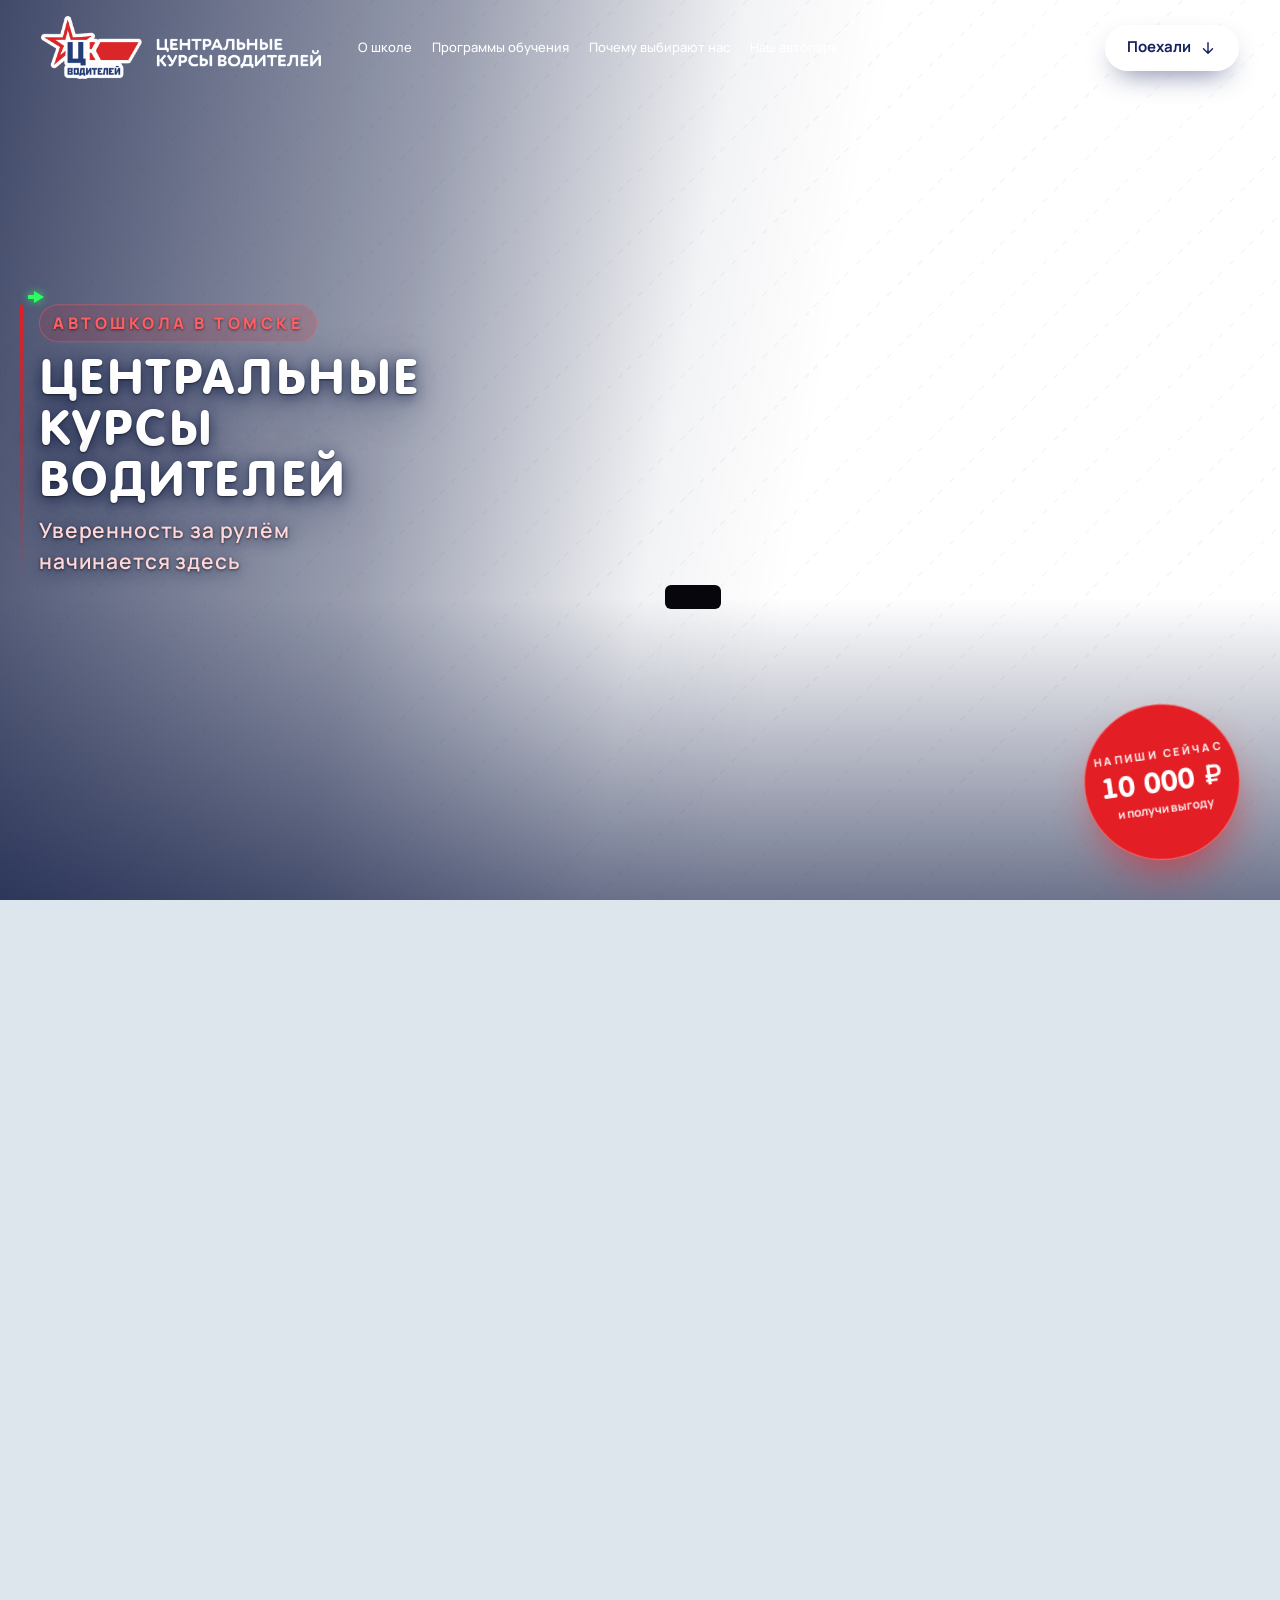
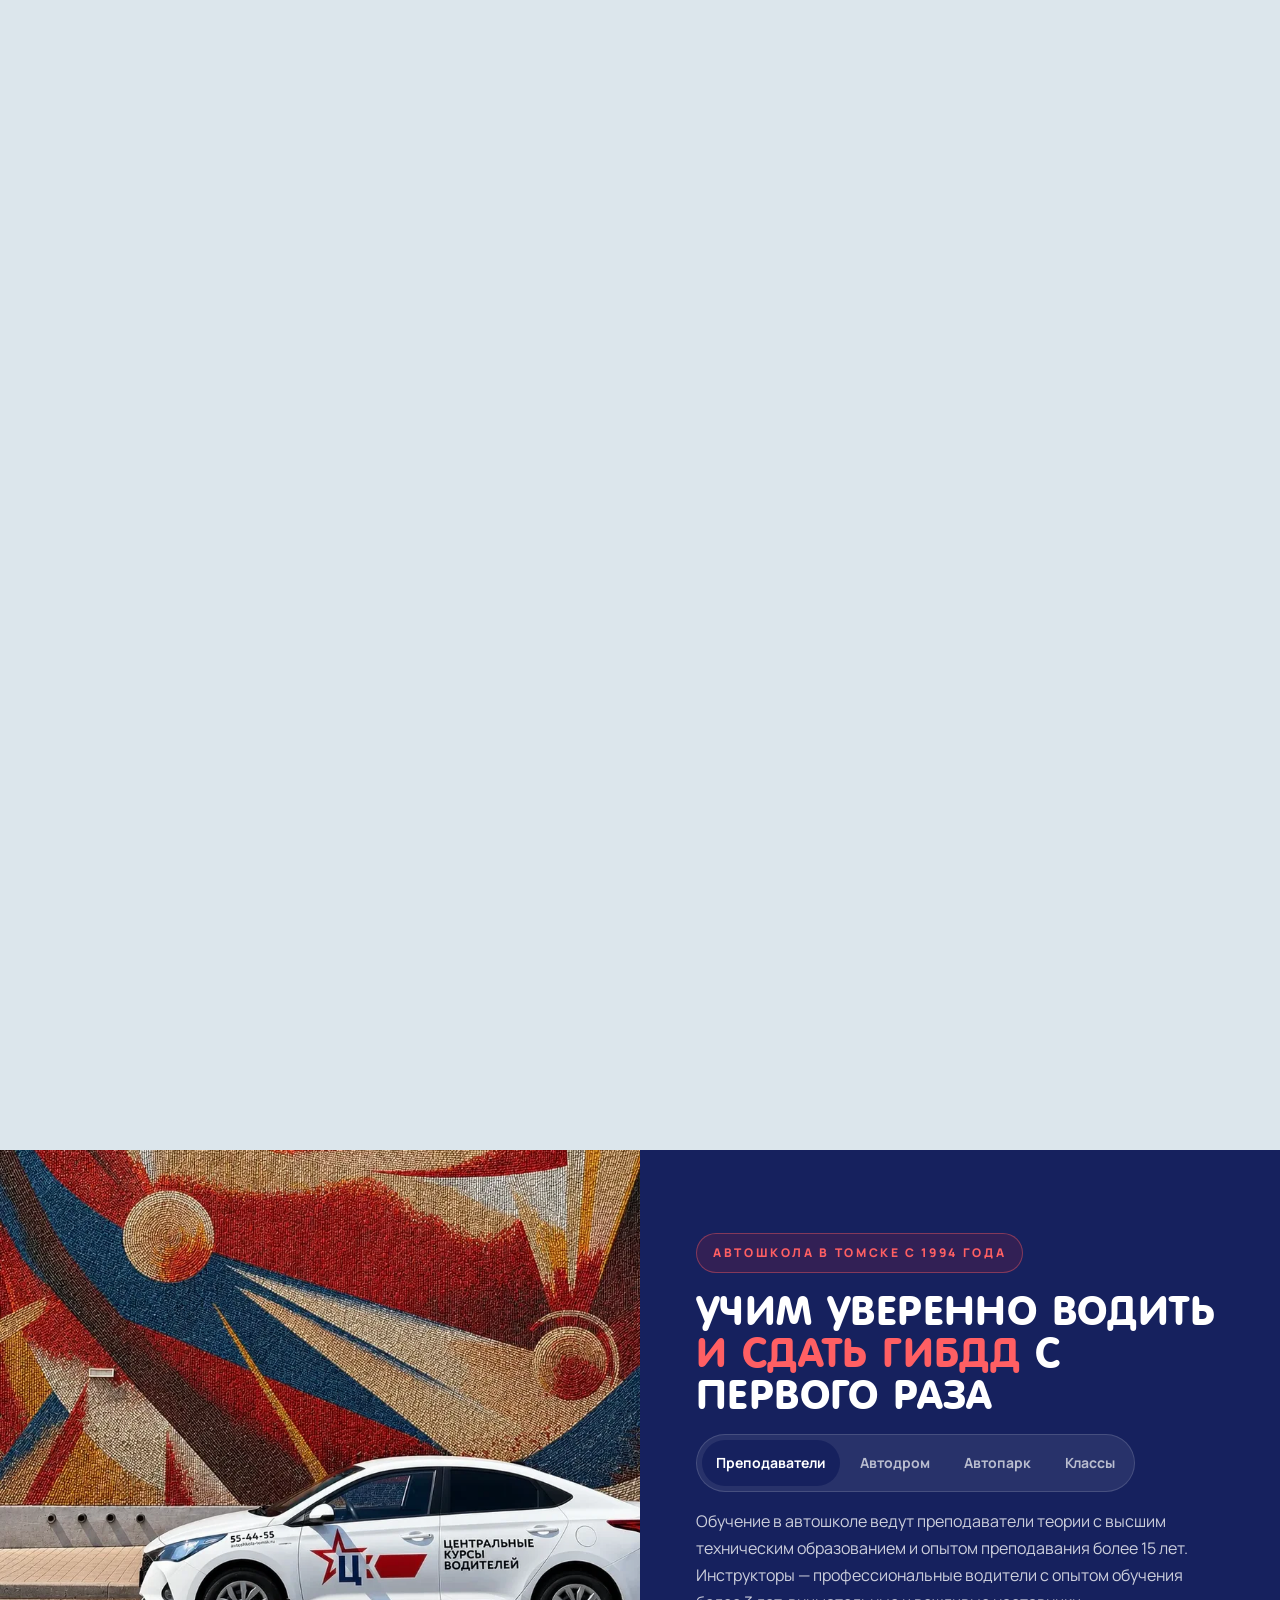
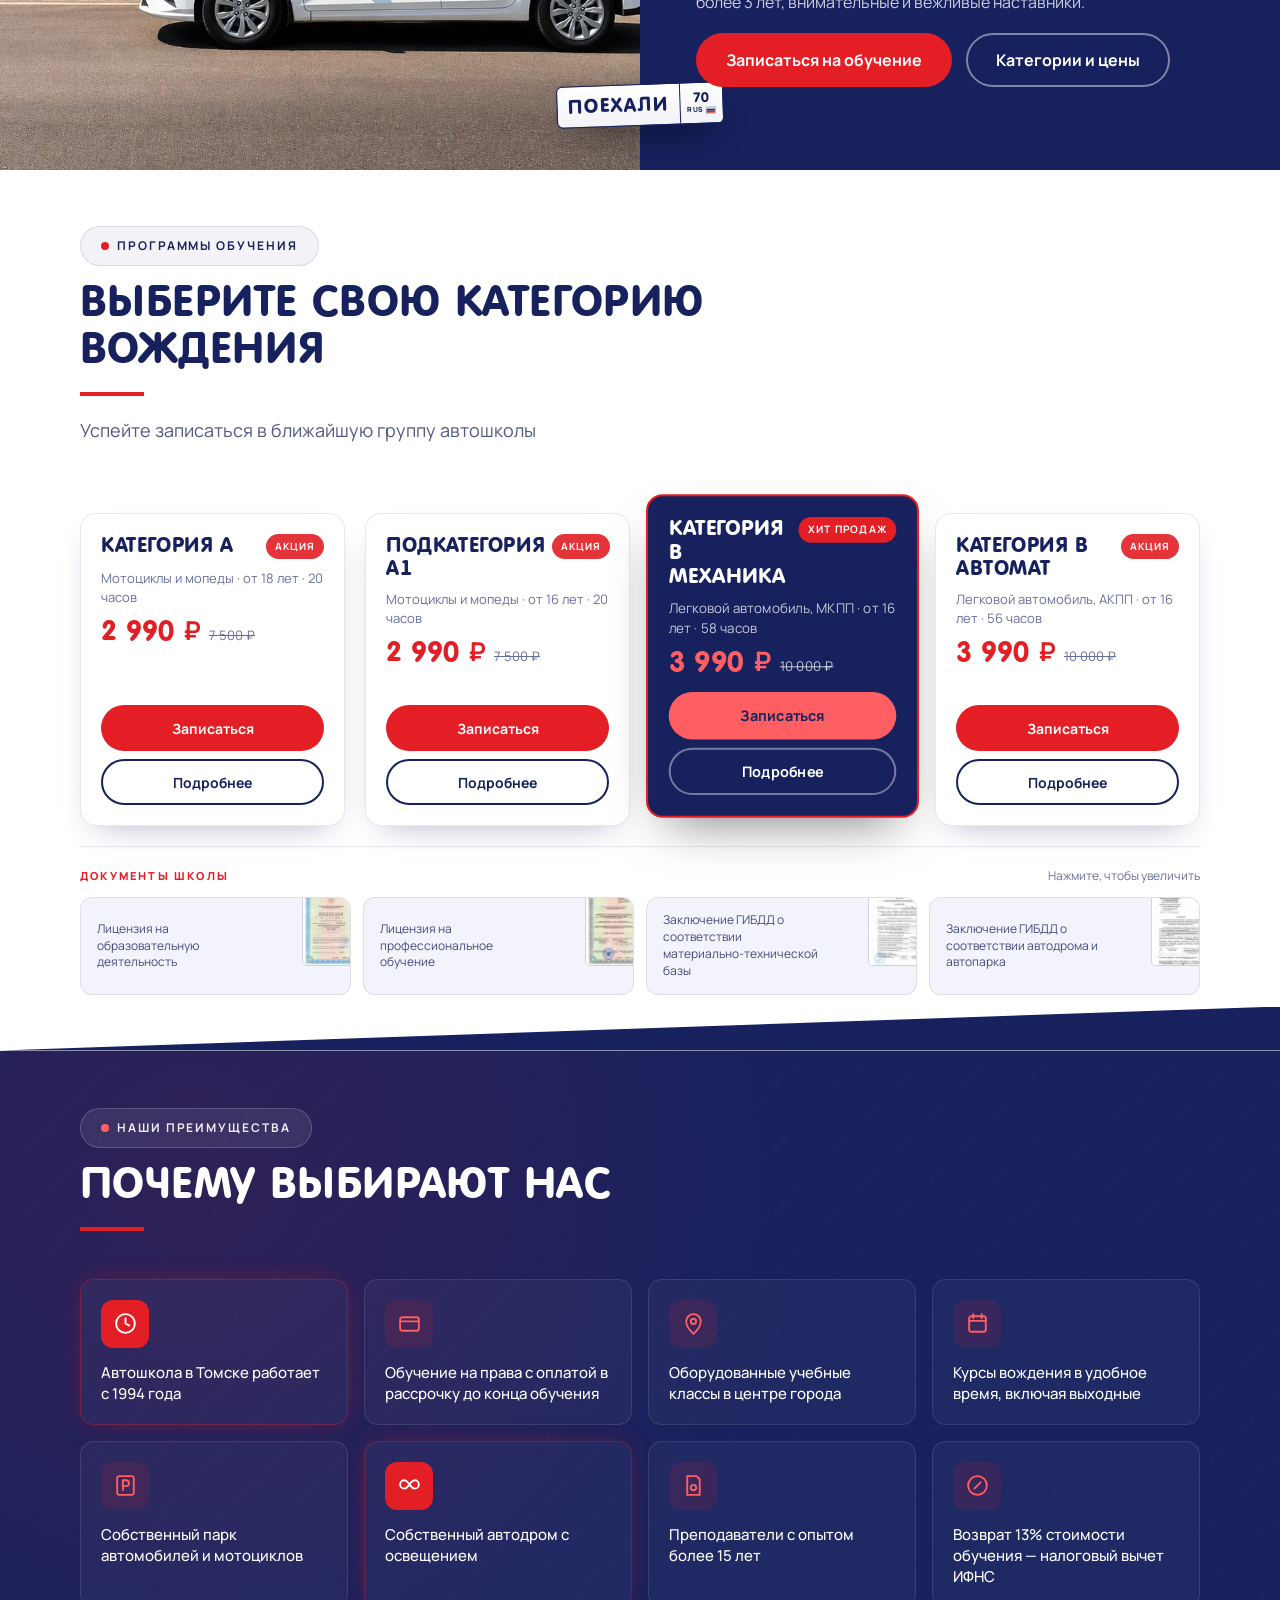
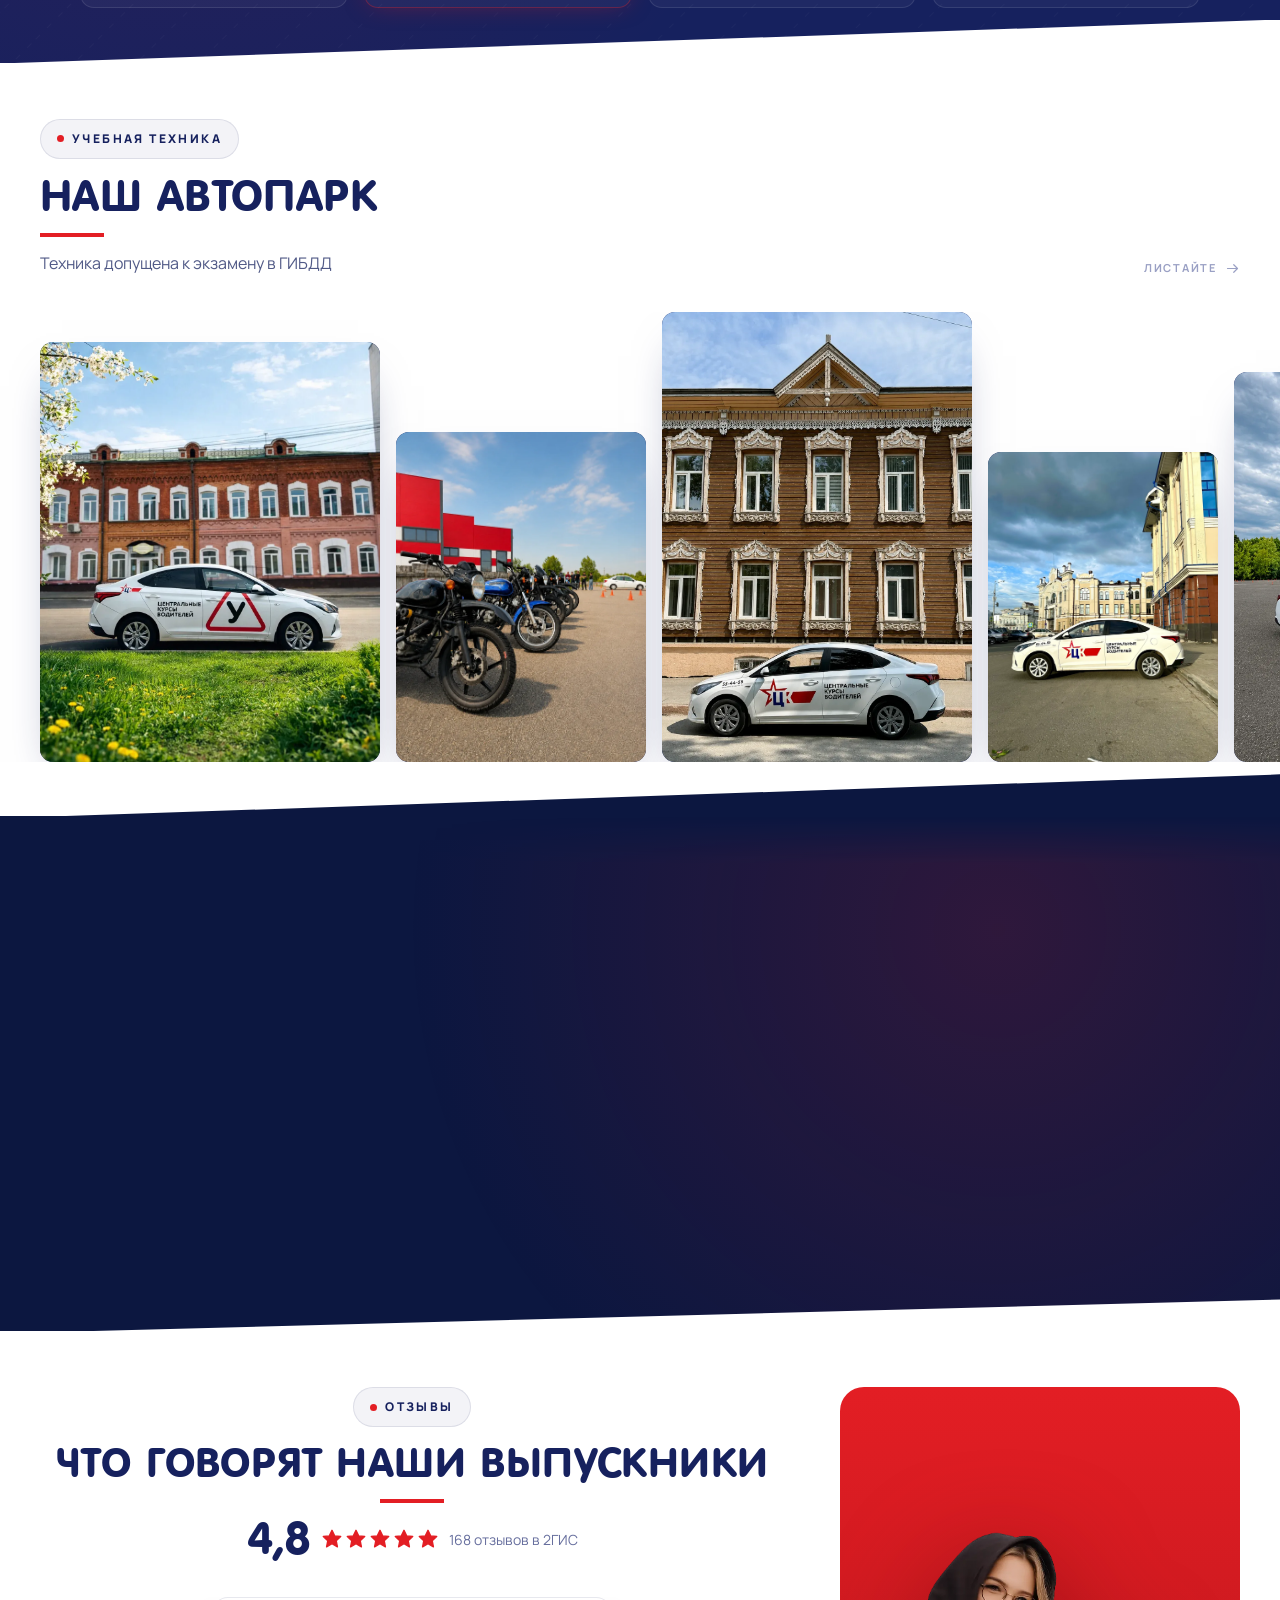
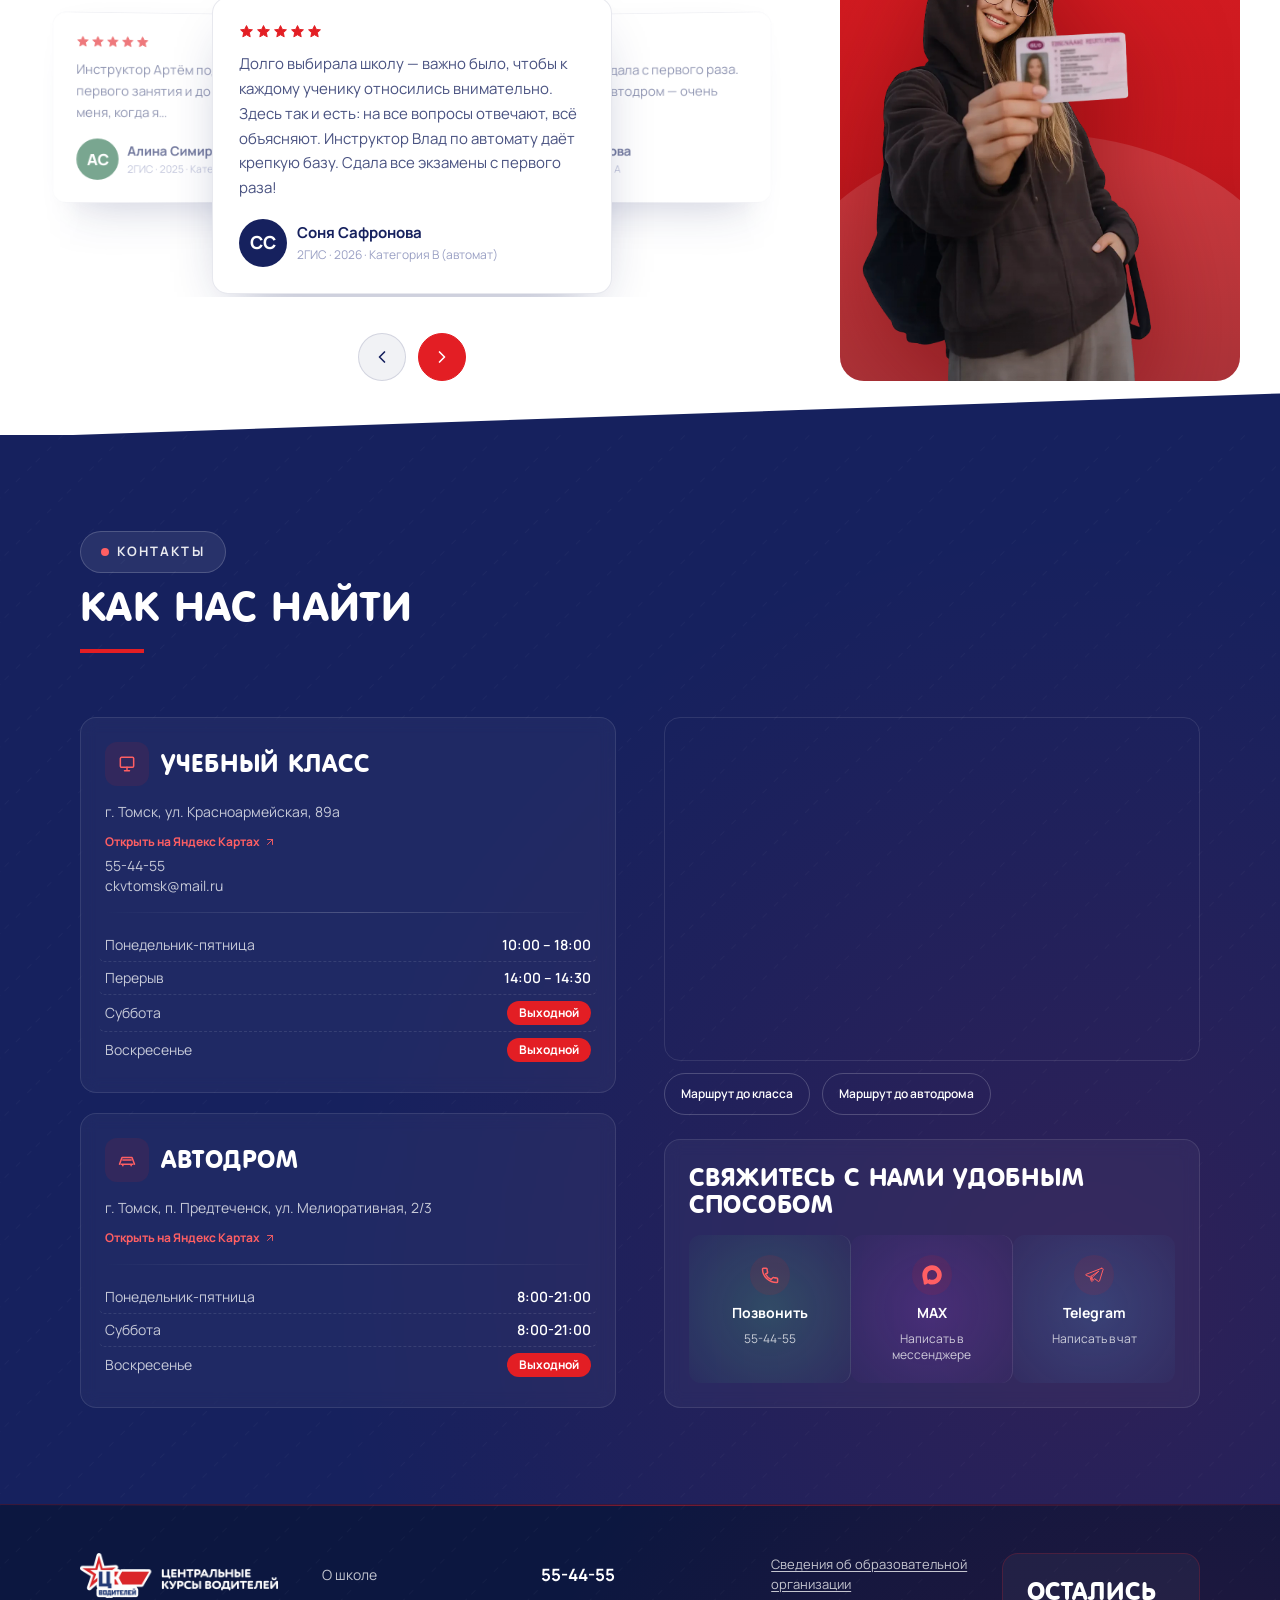
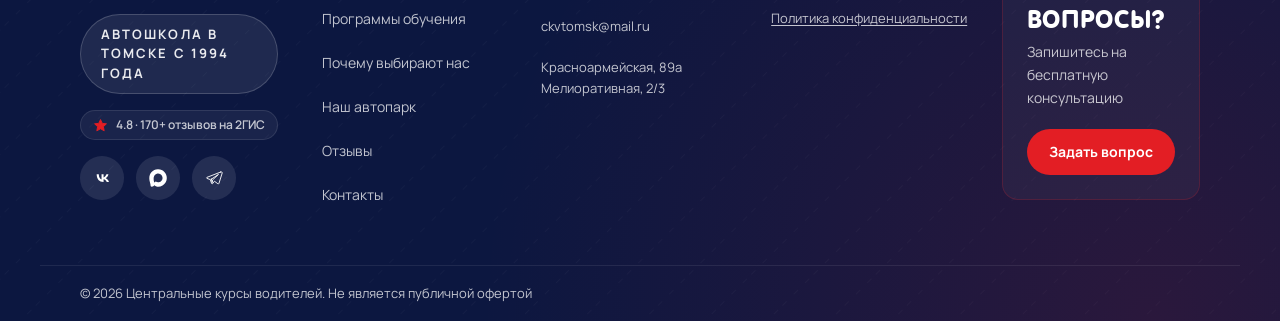
==== index.html @ c8b30e78 "Превью: dev @ aab3ebc" ====
﻿<!DOCTYPE html>
<html lang="ru">
<head>
  <meta name="robots" content="noindex, nofollow">
  <meta charset="UTF-8" />
  <meta name="viewport" content="width=device-width, initial-scale=1.0" />
  <title>Центральные курсы водителей — автошкола в Томске</title>
  <meta name="description" content="Автошкола «Центральные курсы водителей» в Томске. Категории А, А1, В (механика и автомат). Собственный автодром 7000 м². Более 20 000 выпускников." />
  <!-- TODO(domain): реального домена ещё нет — REPLACE-ME.example проставлен
       намеренно во всех местах ниже (canonical, og:url, og:image, twitter:image,
       JSON-LD url/image, robots.txt, sitemap.xml). Заменить одним поиском по
       "REPLACE-ME.example", когда домен появится. -->
  <link rel="canonical" href="https://REPLACE-ME.example/" />

  <meta property="og:title" content="Центральные курсы водителей — автошкола в Томске" />
  <meta property="og:description" content="Автошкола «Центральные курсы водителей» в Томске. Категории А, А1, В (механика и автомат). Собственный автодром 7000 м². Более 20 000 выпускников." />
  <meta property="og:type" content="website" />
  <meta property="og:url" content="https://REPLACE-ME.example/" />
  <meta property="og:image" content="https://REPLACE-ME.example/images/hero_poster.webp" />
  <meta property="og:locale" content="ru_RU" />

  <meta name="twitter:card" content="summary_large_image" />
  <meta name="twitter:title" content="Центральные курсы водителей — автошкола в Томске" />
  <meta name="twitter:description" content="Автошкола «Центральные курсы водителей» в Томске. Категории А, А1, В (механика и автомат). Собственный автодром 7000 м². Более 20 000 выпускников." />
  <meta name="twitter:image" content="https://REPLACE-ME.example/images/hero_poster.webp" />

  <script type="application/ld+json">
  {
    "@context": "https://schema.org",
    "@type": "EducationalOrganization",
    "name": "Центральные курсы водителей",
    "url": "https://REPLACE-ME.example/",
    "image": "https://REPLACE-ME.example/images/hero_poster.webp",
    "telephone": "+7-3822-55-44-55",
    "address": {
      "@type": "PostalAddress",
      "addressLocality": "Томск",
      "streetAddress": "ул. Красноармейская, 89а",
      "addressCountry": "RU"
    }
  }
  </script>

  <link rel="icon" href="assets/logo/favicon.png" type="image/png">
  <link rel="apple-touch-icon" sizes="180x180" href="assets/logo/apple-touch-icon.png">
  <link rel="preconnect" href="https://fonts.googleapis.com" crossorigin>
  <link rel="preconnect" href="https://fonts.gstatic.com" crossorigin>
  <link rel="preload" as="image" href="images/hero_poster.webp" fetchpriority="high">
  <link rel="preload" as="image" href="images/cabin_screen_bg.webp" fetchpriority="high">
  <!-- Дисплейный шрифт — Futura Round, самохостинг (fonts/FuturaRound.woff2,
       @font-face в css/base.css), одно начертание Bold. Manrope (текстовый)
       по-прежнему грузится с Google Fonts. -->
  <link rel="preload" as="font" href="fonts/FuturaRound.woff2" type="font/woff2" crossorigin>
  <link href="https://fonts.googleapis.com/css2?family=Manrope:wght@400;500;600;700;800&display=swap" rel="stylesheet">
  <link rel="stylesheet" href="styles.build.css">
  <!-- Чистый vanilla JS, без сборки — React/Babel/Framer Motion удалены после миграции. -->
  <script>
    /* ========================================================================
       VANILLA JS TOOLKIT
       Секции строятся функциями отсюда и монтируются напрямую в DOM из
       initApp() (см. основной скрипт ниже) — чистый vanilla JS, без сборки.
    ======================================================================== */
    (function () {
      "use strict";

      function prefersReducedMotion() {
        return window.matchMedia("(prefers-reduced-motion: reduce)").matches;
      }

      /* ---------- Общие переиспользуемые хелперы ---------- */

      // Аналог компонента Reveal: fade+translate при первом входе в viewport.
      function vanillaReveal(el, opts) {
        opts = opts || {};
        const delay = opts.delay || 0;
        const y = opts.y != null ? opts.y : 24;
        const x = opts.x != null ? opts.x : 0;
        const duration = opts.duration || 600;
        el.style.opacity = "0";
        el.style.translate = x + "px " + y + "px";
        el.style.transition =
          "opacity " + duration + "ms cubic-bezier(0.22,0.61,0.36,1) " + delay + "ms, " +
          "translate " + duration + "ms cubic-bezier(0.22,0.61,0.36,1) " + delay + "ms";
        const obs = new IntersectionObserver((entries) => {
          entries.forEach((entry) => {
            if (entry.isIntersecting) {
              el.style.opacity = "1";
              el.style.translate = "0px 0px";
              obs.unobserve(el);
            }
          });
        }, { threshold: 0, rootMargin: "0px 0px -80px 0px" });
        obs.observe(el);
      }

      // Единый бейдж-кикер над заголовком каждой секции начиная с экрана 3
      // (см. handoff/README.md, «Бейдж-кикер секции»). Точка внутри —
      // var(--red) / на тёмном var(--red-light); {dot:false} для мест без
      // индикатора (например, тег «Автошкола в Томске…» в подвале).
      function buildSectionBadge(text, opts) {
        opts = opts || {};
        const badge = document.createElement("div");
        badge.className = "section-badge" + (opts.dark ? " is-dark" : "");
        if (opts.dot !== false) {
          const dot = document.createElement("span");
          dot.className = "section-badge-dot";
          dot.setAttribute("aria-hidden", "true");
          badge.appendChild(dot);
        }
        badge.appendChild(document.createTextNode(text));
        return badge;
      }

      // Аналог компонента SectionEyebrowTitle. headingClass/wrapClass — точечные
      // переопределения для секций с собственной брейкпоинт-шкалой заголовка
      // (Программы/Почему выбирают нас, см. section-heading-lg в base.css),
      // остальные вызовы по умолчанию остаются на статичном .display-2.
      function buildSectionEyebrowTitle(props) {
        const wrap = document.createElement("div");
        wrap.className = "max-w-2xl mb-12" + (props.dark ? " on-dark" : "") + (props.wrapClass ? " " + props.wrapClass : "");
        const badge = buildSectionBadge(props.eyebrow, { dark: props.dark });
        badge.classList.add("mb-3");
        wrap.appendChild(badge);
        const rest = document.createElement("div");
        rest.innerHTML =
          '<h2 class="' + (props.headingClass || "display-2") + " " + (props.dark ? "text-paper" : "text-navy") + '">' + props.title + "</h2>" +
          '<div class="w-16 h-1 bg-red mt-5 mb-5"></div>' +
          (props.lead ? '<p class="body-lg">' + props.lead + "</p>" : "");
        while (rest.firstChild) wrap.appendChild(rest.firstChild);
        return wrap;
      }

      function buildSectionDivider(color) {
        const divider = document.createElement("div");
        divider.setAttribute("aria-hidden", "true");
        divider.className = "section-divider-mobile absolute bottom-0 left-0 w-full h-[26px] sm:h-[44px] pointer-events-none z-20";
        divider.style.background = color;
        divider.style.clipPath = "polygon(0 100%, 100% 0, 100% 100%)";
        return divider;
      }

      /* ---------- WhyUsSection ---------- */

      // Иконки — фиксированный набор из макета «Экраны 4–5», см. brief:
      // часы · карта с полосой · геопин · календарь · документ с буквой ·
      // «дорога» · лист с печатью · круг с диагональю. Одинаковых быть не
      // должно — иконка единственный визуальный различитель плиток.
      function whyItemsData() {
        return [
          { title: "Автошкола в Томске работает с 1994 года", featured: true,
            icon: '<path d="M12 7v5l3.5 2M12 21a9 9 0 1 0 0-18 9 9 0 0 0 0 18Z" stroke="currentColor" stroke-width="1.8" stroke-linecap="round" fill="none" />' },
          { title: "Обучение на права с оплатой в рассрочку до конца обучения",
            icon: '<rect x="3" y="6" width="18" height="13" rx="2" stroke="currentColor" stroke-width="1.8" fill="none" /><path d="M3 10h18" stroke="currentColor" stroke-width="1.8" fill="none" />' },
          { title: "Оборудованные учебные классы в центре города",
            icon: '<path d="M12 22s7-6.6 7-12a7 7 0 1 0-14 0c0 5.4 7 12 7 12z" stroke="currentColor" stroke-width="1.8" fill="none" /><circle cx="12" cy="10" r="2.5" stroke="currentColor" stroke-width="1.8" fill="none" />' },
          { title: "Курсы вождения в удобное время, включая выходные",
            icon: '<rect x="4" y="5" width="16" height="15" rx="2" stroke="currentColor" stroke-width="1.8" fill="none" /><path d="M4 9.5h16M8 3v4M16 3v4" stroke="currentColor" stroke-width="1.8" stroke-linecap="round" />' },
          { title: "Собственный парк автомобилей и мотоциклов",
            icon: '<rect x="4" y="3" width="16" height="18" rx="2" stroke="currentColor" stroke-width="1.8" fill="none" /><path d="M9.5 17V7h3a2.8 2.8 0 1 1 0 5.6h-3" stroke="currentColor" stroke-width="1.8" fill="none" />' },
          { title: "Собственный автодром с освещением", featured: true,
            icon: '<path d="M7 15a4 4 0 1 1 0-8c2.5 0 3.5 2 5 4s2.5 4 5 4a4 4 0 1 0 0-8c-2.5 0-3.5 2-5 4s-2.5 4-5 4z" stroke="currentColor" stroke-width="1.8" fill="none" />' },
          { title: "Преподаватели с опытом более 15 лет",
            icon: '<path d="M6 3h9l3 3v15H6V3Z" stroke="currentColor" stroke-width="1.8" fill="none" /><circle cx="12" cy="14" r="2.6" stroke="currentColor" stroke-width="1.8" fill="none" />' },
          { title: "Возврат 13% стоимости обучения — налоговый вычет ИФНС",
            icon: '<circle cx="12" cy="12" r="9" stroke="currentColor" stroke-width="1.8" fill="none" /><path d="M9 15 15 9" stroke="currentColor" stroke-width="1.8" stroke-linecap="round" />' },
        ];
      }

      // Плитка меняет раскладку, а не только масштаб: <1024 иконка слева,
      // текст справа (row); ≥1024 иконка сверху (column) — на узкой колонке
      // ~268px горизонтальная плитка оставляла бы пустоту под текстом.
      function buildWhyItemCard(item) {
        const reducedMotion = prefersReducedMotion();
        const card = document.createElement("div");
        card.className = "why-tile" + (item.featured ? " why-tile--priority why-card-priority" : "");
        card.style.transformStyle = "preserve-3d";
        card.style.transitionProperty = "transform";
        card.style.transitionDuration = "150ms";
        card.style.transitionTimingFunction = "ease-out";

        card.innerHTML =
          '<span class="why-tile-icon"><svg viewBox="0 0 24 24" style="width:52%;height:52%;">' + item.icon + "</svg></span>" +
          '<span class="why-tile-text">' + item.title + "</span>";

        card.addEventListener("mousemove", (e) => {
          if (reducedMotion) return;
          const rect = card.getBoundingClientRect();
          const px = (e.clientX - rect.left) / rect.width;
          const py = (e.clientY - rect.top) / rect.height;
          const ry = (px - 0.5) * 12;
          const rx = -(py - 0.5) * 12;
          card.style.transform = "perspective(800px) rotateX(" + rx + "deg) rotateY(" + ry + "deg)";
        });
        card.addEventListener("mouseleave", () => {
          card.style.transform = reducedMotion ? "none" : "perspective(800px) rotateX(0deg) rotateY(0deg)";
        });

        return card;
      }

      function buildWhyUsSection(root) {
        const section = document.createElement("section");
        section.id = "why";
        section.dataset.headerTheme = "dark";
        section.className = "why-section bg-navy relative z-10 border-y border-red/10 overflow-hidden";
        section.innerHTML =
          '<div class="absolute inset-0 opacity-[0.04]" aria-hidden="true">' +
            '<svg class="absolute inset-0 w-full h-full" preserveAspectRatio="none">' +
              '<defs><pattern id="whyDiagonalLines" width="44" height="44" patternTransform="rotate(45)" patternUnits="userSpaceOnUse">' +
                '<line x1="0" y1="0" x2="0" y2="44" stroke="#ffffff" stroke-width="1.5" stroke-dasharray="6 10" />' +
              "</pattern></defs>" +
              '<rect width="100%" height="100%" fill="url(#whyDiagonalLines)" />' +
            "</svg>" +
          "</div>" +
          '<div class="absolute inset-0" aria-hidden="true" style="background: radial-gradient(circle at 15% 20%, rgba(227,30,36,0.12), transparent 55%);"></div>';

        const shell = document.createElement("div");
        shell.className = "shell relative z-10";

        const titleWrap = buildSectionEyebrowTitle({
          eyebrow: "Наши преимущества",
          title: "Почему выбирают нас",
          dark: true,
          headingClass: "section-heading-lg",
          wrapClass: "section-eyebrow-compact",
        });
        shell.appendChild(titleWrap);
        vanillaReveal(titleWrap);

        const grid = document.createElement("div");
        grid.className = "why-grid";
        const cards = whyItemsData().map((item, i) => {
          const card = buildWhyItemCard(item);
          card.style.opacity = "0";
          card.style.translate = "0 16px";
          card.style.transitionProperty = "transform, opacity, translate";
          card.style.transitionDuration = "150ms, 500ms, 500ms";
          card.style.transitionTimingFunction = "ease-out, ease-out, ease-out";
          card.style.transitionDelay = "0ms, " + (i * 80) + "ms, " + (i * 80) + "ms";
          grid.appendChild(card);
          return card;
        });
        shell.appendChild(grid);
        section.appendChild(shell);
        section.appendChild(buildSectionDivider("#ffffff"));
        root.appendChild(section);

        const obs = new IntersectionObserver((entries) => {
          entries.forEach((entry) => {
            if (entry.isIntersecting) {
              cards.forEach((card) => {
                card.style.opacity = "1";
                card.style.translate = "0 0";
              });
              obs.unobserve(grid);
            }
          });
        }, { threshold: 0.4 });
        obs.observe(grid);
      }

      /* ---------- FleetSection ---------- */
      // Full-bleed лента с обрезкой справа (см. «Автопарк · брейкпоинты»):
      // одна раскладка на всех ширинах, меняется только масштаб шести
      // кадров. Ритм ширин КРУПНЫЙ·средний·КРУПНЫЙ·мелкий·КРУПНЫЙ·средний
      // не переставлять — этим лента и держит характер. object-position
      // индивидуален по кадрам: 1/2/5 — «полтела» (55%), 6 — почти у низа
      // (68%), 3/4 — машина у самой нижней кромки источника (100%).
      const FLEET_CARS = [
        { img: "images/fleet-1.webp", pos: "50% 55%" },
        { img: "images/fleet-2.webp", pos: "50% 55%" },
        { img: "images/fleet-3.webp", pos: "50% 100%" },
        { img: "images/fleet-4.webp", pos: "50% 100%" },
        { img: "images/fleet-5.webp", pos: "50% 55%" },
        { img: "images/fleet-6.webp", pos: "50% 68%" },
      ];

      function buildFleetPlaceholder() {
        const ph = document.createElement("div");
        ph.className = "w-full h-full bg-navy/5 flex items-center justify-center text-[var(--text-muted)]";
        ph.innerHTML =
          '<svg viewBox="0 0 24 24" width="32" height="32" class="opacity-50"><path d="M4 16l1.5-5.5A2 2 0 0 1 7.4 9h9.2a2 2 0 0 1 1.9 1.5L20 16" stroke="currentColor" stroke-width="1.8" stroke-linecap="round" stroke-linejoin="round" fill="none" /><rect x="3" y="16" width="18" height="4" rx="1" stroke="currentColor" stroke-width="1.8" fill="none" /><circle cx="7" cy="12.5" r=".9" fill="currentColor" /><circle cx="17" cy="12.5" r=".9" fill="currentColor" /></svg>';
        return ph;
      }

      function buildFleetFrame(car, index) {
        const frame = document.createElement("span");
        frame.className = "fleet-frame fleet-frame--" + (index + 1);

        const img = document.createElement("img");
        img.src = car.img;
        img.alt = "";
        img.loading = "lazy";
        img.style.objectPosition = car.pos;
        img.addEventListener("error", () => { img.replaceWith(buildFleetPlaceholder()); }, { once: true });
        frame.appendChild(img);

        return frame;
      }

      // Drag мышью с инерцией (десктоп) + shift-колесо вместо тач-скролла
      // (тач и так свайпает нативно — pointerType "touch" не перехватываем).
      // Snap отключается в CSS под prefers-reduced-motion; инерцию гасим
      // здесь же, не давая velocity накопиться, чтобы after-drag не было
      // доката.
      function attachFleetDrag(track) {
        const reducedMotion = prefersReducedMotion();
        let dragging = false;
        let startX = 0;
        let startScroll = 0;
        let lastX = 0;
        let lastT = 0;
        let velocity = 0;
        let momentumId = null;

        function stopMomentum() {
          if (momentumId) { cancelAnimationFrame(momentumId); momentumId = null; }
        }
        function momentumStep() {
          track.scrollLeft -= velocity;
          velocity *= 0.95;
          momentumId = Math.abs(velocity) > 0.5 ? requestAnimationFrame(momentumStep) : null;
        }

        track.addEventListener("pointerdown", (e) => {
          if (e.pointerType === "touch") return;
          dragging = true;
          stopMomentum();
          track.classList.add("is-dragging");
          startX = lastX = e.clientX;
          startScroll = track.scrollLeft;
          lastT = performance.now();
          velocity = 0;
          track.setPointerCapture(e.pointerId);
        });
        track.addEventListener("pointermove", (e) => {
          if (!dragging) return;
          track.scrollLeft = startScroll - (e.clientX - startX);
          if (!reducedMotion) {
            const now = performance.now();
            const dt = now - lastT || 16;
            velocity = (e.clientX - lastX) / dt * 16;
            lastX = e.clientX;
            lastT = now;
          }
        });
        function endDrag() {
          if (!dragging) return;
          dragging = false;
          track.classList.remove("is-dragging");
          if (!reducedMotion && Math.abs(velocity) > 1) momentumStep();
        }
        track.addEventListener("pointerup", endDrag);
        track.addEventListener("pointerleave", endDrag);
        track.addEventListener("pointercancel", endDrag);

        track.addEventListener("wheel", (e) => {
          if (!e.shiftKey) return;
          e.preventDefault();
          track.scrollLeft += e.deltaY;
        }, { passive: false });
      }

      function buildFleetSection(root) {
        const section = document.createElement("section");
        section.id = "fleet";
        section.dataset.headerTheme = "light";
        section.className = "fleet-section bg-paper relative z-10";

        const head = document.createElement("div");
        head.className = "fleet-head";

        const headText = document.createElement("div");
        headText.className = "fleet-head-text";
        headText.innerHTML =
          '<span class="fleet-badge"><span class="fleet-badge-dot" aria-hidden="true"></span>Учебная техника</span>' +
          '<h2 class="fleet-heading">Наш автопарк</h2>' +
          '<span class="fleet-heading-rule" aria-hidden="true"></span>' +
          '<p class="fleet-lead">Техника допущена к экзамену в ГИБДД</p>';
        head.appendChild(headText);
        vanillaReveal(headText);

        const hint = document.createElement("span");
        hint.className = "fleet-hint";
        hint.innerHTML =
          "Листайте" +
          '<svg viewBox="0 0 24 24" aria-hidden="true"><path d="M4 12h15M14 6l6 6-6 6" stroke="currentColor" stroke-width="1.9" fill="none" stroke-linecap="round" stroke-linejoin="round" /></svg>';
        head.appendChild(hint);

        section.appendChild(head);

        const track = document.createElement("div");
        track.className = "fleet-track";
        FLEET_CARS.forEach((car, index) => {
          const frame = buildFleetFrame(car, index);
          track.appendChild(frame);
          vanillaReveal(frame, { delay: index * 80, y: 20 });
        });
        const spacer = document.createElement("span");
        spacer.className = "fleet-track-spacer";
        spacer.setAttribute("aria-hidden", "true");
        track.appendChild(spacer);
        attachFleetDrag(track);
        section.appendChild(track);

        section.appendChild(buildSectionDivider("#0c1740"));
        root.appendChild(section);
      }

      /* ---------- SiteFooter ---------- */

      function buildSiteFooter(root, opts) {
        opts = opts || {};
        const onOpenLead = opts.onOpenLead;
        const footer = document.createElement("footer");
        footer.dataset.headerTheme = "dark";
        footer.className = "bg-navy2 relative z-10 border-t border-red/20 overflow-hidden";
        footer.innerHTML =
          '<div class="absolute top-0 inset-x-0 h-px" aria-hidden="true" style="background: linear-gradient(90deg, transparent, rgba(227,30,36,0.5), transparent);"></div>' +
          '<div class="absolute inset-0 opacity-[0.04]" aria-hidden="true">' +
            '<svg class="absolute inset-0 w-full h-full" preserveAspectRatio="none">' +
              '<defs><pattern id="footerDiagonalLines" width="44" height="44" patternTransform="rotate(45)" patternUnits="userSpaceOnUse">' +
                '<line x1="0" y1="0" x2="0" y2="44" stroke="#ffffff" stroke-width="1.5" stroke-dasharray="6 10" />' +
              "</pattern></defs>" +
              '<rect width="100%" height="100%" fill="url(#footerDiagonalLines)" />' +
            "</svg>" +
          "</div>" +
          '<div class="absolute inset-0" aria-hidden="true" style="background: radial-gradient(circle at 90% 100%, rgba(227,30,36,0.14), transparent 55%);"></div>';

        // Колонки 1/2/5 (390/768/1280+) — геометрия по handoff «Шапка и
        // подвал», содержимое (иконки соцсетей, бейдж, рейтинг 2ГИС) — из
        // прежней реализации. Пять смысловых блоков: about, links, contacts,
        // legal, cta — на 768 CTA-карточка растягивается на 2 колонки
        // (.site-footer-cta-card), на 1280+ занимает ровно одну.
        const cols = document.createElement("div");
        cols.className = "shell site-footer-inner site-footer-cols relative z-10";

        const colAbout = document.createElement("div");
        colAbout.className = "flex flex-col items-start gap-4";
        colAbout.innerHTML =
          '<a href="#top" class="shrink-0 self-start relative footer-logo-compact">' +
            '<img src="assets/logo/logo-compact-light.png" alt="Центральные курсы водителей" width="78" height="49" loading="lazy" class="footer-logo-compact-img block" />' +
          "</a>" +
          '<a href="#top" class="shrink-0 self-start relative footer-logo-full">' +
            '<img src="assets/logo/logo-full-light.png" alt="Центральные курсы водителей" width="297" height="67" loading="lazy" class="footer-logo-full-img block" />' +
          "</a>" +
          '<div data-footer-badge></div>' +
          '<a href="' + REVIEWS_2GIS_URL + '" target="_blank" rel="noopener noreferrer" class="inline-flex items-center gap-2 rounded-full bg-paper/[0.06] border border-paper/10 px-3 py-1.5 text-[var(--text-on-dark)] text-xs font-semibold hover:border-red/30 hover:text-paper transition">' +
            buildStarIcon(true) +
            "<span>4.8 · 170+ отзывов на 2ГИС</span>" +
          "</a>" +
          '<div class="flex items-center gap-3" data-footer-social></div>';
        colAbout.querySelector("[data-footer-badge]").replaceWith(
          buildSectionBadge("Автошкола в Томске с 1994 года", { dark: true, dot: false })
        );

        // Соцсети 44×44, фон rgba(255,255,255,.1), иконка 18×18 currentColor —
        // те же SVG, что и в mobileSocialRow (см. ниже), не перерисовывать.
        const socialWrap = colAbout.querySelector("[data-footer-social]");
        socialWrap.innerHTML =
          '<a href="https://vk.ru/ckv.tomsk" target="_blank" rel="noopener" aria-label="ВКонтакте" class="inline-flex w-11 h-11 items-center justify-center rounded-full bg-paper/10 text-paper hover:bg-red transition">' +
            '<svg viewBox="0 0 24 24" width="18" height="18" fill="currentColor"><path d="M13.9 17.4c-5.6 0-8.9-3.9-9-10.3h2.8c.1 4.7 2.1 6.6 3.7 7V7.1h2.7v4.1c1.6-.2 3.2-2 3.8-4.1h2.7c-.4 2.6-2.3 4.4-3.6 5.1 1.3.6 3.5 2.1 4.3 5.2h-3c-.6-2-2.2-3.5-4.2-3.7v3.7h-.2z" /></svg>' +
          "</a>" +
          '<a href="#" target="_blank" rel="noopener" aria-label="MAX" data-todo="max-profile-link-missing" title="TODO: указать реальную ссылку на профиль MAX" class="inline-flex w-11 h-11 items-center justify-center rounded-full bg-paper/10 text-paper hover:bg-red transition">' +
            '<svg viewBox="0 0 24 24" width="18" height="18" fill="currentColor"><g transform="scale(0.0333333)"><path d="M350.4,9.6C141.8,20.5,4.1,184.1,12.8,390.4c3.8,90.3,40.1,168,48.7,253.7,2.2,22.2-4.2,49.6,21.4,59.3,31.5,11.9,79.8-8.1,106.2-26.4,9-6.1,17.6-13.2,24.2-22,27.3,18.1,53.2,35.6,85.7,43.4,143.1,34.3,299.9-44.2,369.6-170.3C799.6,291.2,622.5-4.6,350.4,9.6h0ZM269.4,504c-11.3,8.8-22.2,20.8-34.7,27.7-18.1,9.7-23.7-.4-30.5-16.4-21.4-50.9-24-137.6-11.5-190.9,16.8-72.5,72.9-136.3,150-143.1,78-6.9,150.4,32.7,183.1,104.2,72.4,159.1-112.9,316.2-256.4,218.6h0Z" /></g></svg>' +
          "</a>" +
          '<a href="https://t.me/CKVTOMSK" target="_blank" rel="noopener" aria-label="Telegram" class="inline-flex w-11 h-11 items-center justify-center rounded-full bg-paper/10 text-paper hover:bg-red transition">' +
            '<svg viewBox="0 0 24 24" width="18" height="18"><path d="M21 4L2.5 11.2c-.6.2-.6 1 0 1.3l4.6 1.6 1.7 5.2c.2.6 1 .7 1.3.2l2.5-3.2 4.6 3.4c.5.4 1.2.1 1.4-.5L23 5.1c.2-.7-.5-1.3-2-1.1zM8.5 13.5L18 7.2l-8.1 7.6-.2 3.2-1.2-4.5z" stroke="currentColor" stroke-width="1.2" stroke-linejoin="round" stroke-linecap="round" fill="none" /></svg>' +
          "</a>";
        Array.from(socialWrap.children).forEach((icon) => attachMagneticBehavior(icon));

        const colLinks = document.createElement("div");
        const linksList = document.createElement("ul");
        linksList.className = "flex flex-col text-[var(--text-on-dark)] site-footer-links-text";
        NAV_LINKS.forEach((link) => {
          const li = document.createElement("li");
          li.innerHTML =
            '<a href="' + link.href + '" class="min-h-11 group inline-flex items-center gap-2 hover:text-[var(--red-light)] transition-colors duration-300">' +
              '<span class="w-1 h-1 rounded-full bg-red opacity-0 -translate-x-1 group-hover:opacity-100 group-hover:translate-x-0 transition-all duration-300"></span>' +
              link.label +
            "</a>";
          linksList.appendChild(li);
        });
        colLinks.appendChild(linksList);

        // Контакты — телефон, почта, два адреса, без иконок (см. handoff
        // «Шапка и подвал» §4): «Красноармейская, 89а» — класс, «Мелиоративная,
        // 2/3» — автодром (те же адреса, что и в WORKING_HOURS_SCHEDULE).
        const colContacts = document.createElement("div");
        colContacts.className = "flex flex-col gap-2";
        colContacts.innerHTML =
          '<a href="tel:+73822554455" class="min-h-11 inline-flex items-center font-bold text-paper site-footer-phone-text hover:text-[var(--red-light)] transition">55-44-55</a>' +
          '<a href="mailto:ckvtomsk@mail.ru" class="min-h-11 inline-flex items-center text-[var(--text-on-dark)] site-footer-fine-text hover:text-[var(--red-light)] transition">ckvtomsk@mail.ru</a>' +
          '<p class="text-[var(--text-on-dark)] site-footer-fine-text leading-relaxed">Красноармейская, 89а<br />Мелиоративная, 2/3</p>';

        const colLegal = document.createElement("div");
        colLegal.className = "flex flex-col";
        colLegal.innerHTML =
          '<a href="http://www.ckvtomsk.ru/" target="_blank" rel="noopener noreferrer" class="min-h-11 inline-flex items-center underline underline-offset-2 text-[var(--text-on-dark)] site-footer-fine-text hover:text-[var(--red-light)] transition">' +
            "Сведения об образовательной организации" +
          "</a>" +
          '<a href="privacy.html" class="min-h-11 inline-flex items-center underline underline-offset-2 text-[var(--text-on-dark)] site-footer-fine-text hover:text-[var(--red-light)] transition">Политика конфиденциальности</a>';

        const colCta = document.createElement("div");
        colCta.className = "site-footer-cta-card";
        const ctaCard = document.createElement("div");
        ctaCard.className = "rounded-2xl border border-red/20 bg-paper/[0.04] p-6 flex flex-col";
        ctaCard.innerHTML =
          '<h4 class="display-3 text-paper mb-2">Остались вопросы?</h4>' +
          '<p class="text-[var(--text-on-dark)] text-sm leading-relaxed mb-5">Запишитесь на бесплатную консультацию</p>';
        const ctaBtn = buildMagneticButton({
          text: "Задать вопрос",
          className: "w-full min-h-[46px] flex items-center justify-center bg-red text-paper font-bold rounded-full text-sm hover:brightness-110 transition",
          onClick: () => { if (onOpenLead) onOpenLead(); },
        });
        ctaCard.appendChild(ctaBtn);
        colCta.appendChild(ctaCard);

        cols.appendChild(colAbout);
        cols.appendChild(colLinks);
        cols.appendChild(colContacts);
        cols.appendChild(colLegal);
        cols.appendChild(colCta);
        footer.appendChild(cols);
        vanillaReveal(colAbout, { delay: 0 });
        vanillaReveal(colLinks, { delay: 60 });
        vanillaReveal(colContacts, { delay: 120 });
        vanillaReveal(colLegal, { delay: 180 });
        vanillaReveal(colCta, { delay: 240 });

        // Оферта — отдельным ярусом под границей white/8, вне колоночной
        // сетки, всегда последняя (правило 4 handoff «Шапка и подвал»).
        const bottomBar = document.createElement("div");
        bottomBar.className = "shell site-footer-offer relative z-10 text-[var(--text-on-dark)]";
        bottomBar.innerHTML = "<p>© 2026 Центральные курсы водителей. Не является публичной офертой</p>";
        footer.appendChild(bottomBar);

        root.appendChild(footer);
      }

      /* ---------- Универсальная модалка (аналог ModalShell) ---------- */

      function buildModalShell(opts) {
        opts = opts || {};
        const overlay = document.createElement("div");
        overlay.className = "fixed inset-0 z-[100] flex items-center justify-center p-4";
        overlay.style.opacity = "0";
        overlay.style.pointerEvents = "none";
        overlay.style.transition = "opacity 250ms ease";
        overlay.setAttribute("role", "dialog");
        overlay.setAttribute("aria-modal", "true");
        if (opts.labelledBy) overlay.setAttribute("aria-labelledby", opts.labelledBy);

        const backdrop = document.createElement("div");
        backdrop.className = "absolute inset-0 bg-navy2/80 backdrop-blur-sm";

        // Скроллится не сама рамка, а внутренняя обёртка (scroller): кнопка
        // закрытия лежит рядом с ней, а не внутри, поэтому не уплывает вместе
        // с текстом. Раньше overflow-y-auto и p-8 висели на content, крестик
        // был absolute внутри скролл-контейнера и на длинном тексте уезжал за
        // верхнюю кромку (на 390 — уже на текущих текстах).
        const content = document.createElement("div");
        content.className = "relative bg-paper rounded-2xl w-full max-h-[90vh] overflow-hidden flex flex-col " + (opts.wide ? "max-w-2xl" : "max-w-md");
        content.style.transition = "opacity 250ms ease, translate 250ms ease, scale 250ms ease";
        content.style.opacity = "0";
        content.style.translate = "0 24px";
        content.style.scale = "0.97";

        const closeBtn = document.createElement("button");
        closeBtn.type = "button";
        closeBtn.setAttribute("aria-label", "Закрыть");
        closeBtn.dataset.modalClose = "";
        closeBtn.className = "absolute top-4 right-4 z-10 w-11 h-11 rounded-full flex items-center justify-center text-[var(--text-muted)] hover:text-red hover:bg-navy/5 transition text-xl leading-none";
        closeBtn.innerHTML = "&times;";

        const scroller = document.createElement("div");
        // min-h-0 обязателен: без него флекс-ребёнок не сжимается и max-h-[90vh]
        // на рамке перестаёт ограничивать высоту
        scroller.className = "overflow-y-auto min-h-0 p-8";

        const body = document.createElement("div");
        body.className = "modal-body";

        scroller.appendChild(body);
        content.appendChild(closeBtn);
        content.appendChild(scroller);
        overlay.appendChild(backdrop);
        overlay.appendChild(content);

        let isOpen = false;
        let onCloseCb = null;
        let lastFocused = null;      // элемент-инициатор, туда возвращаем фокус
        let prevHtmlOverflow = "";
        let prevBodyPaddingRight = "";
        let prevHtmlScrollBehavior = "";
        let prevScrollY = 0;

        // Блокировка скролла страницы под модалкой. Вешаем overflow на
        // documentElement, а не на body: скролл-контейнер страницы — именно html
        // (`html { scroll-behavior: smooth; overscroll-behavior-y: none }` в
        // base.css), и `body { overflow: hidden }` его не останавливает —
        // проверено, страница прокручивалась под открытой модалкой.
        function lockPageScroll() {
          const root = document.documentElement;
          prevScrollY = window.scrollY;
          prevHtmlOverflow = root.style.overflow;
          prevBodyPaddingRight = document.body.style.paddingRight;
          // overflow: hidden не останавливает уже запущенную плавную прокрутку
          // (клик по пункту меню, а сразу за ним «Подробнее»): страница
          // продолжала ехать под открытой модалкой на 28–49px. Прервать саму
          // анимацию нечем — проверено, что скролл в ТУ ЖЕ позицию её не гасит
          // ни как window.scrollTo(x, y), ни как behavior: "instant"; Chrome
          // такой вызов просто игнорирует. Поэтому не гасим, а переспрашиваем
          // позицию на следующем кадре: один шаг анимации успевает примениться,
          // и мы возвращаем страницу обратно. Коллбэк rAF выполняется после
          // шага прокрутки, но до отрисовки кадра, поэтому сдвиг не виден.
          //
          // scroll-behavior на время снимаем — иначе этот возврат сам поедет
          // плавно и сдвиг как раз станет заметным. Возвращаем при закрытии.
          prevHtmlScrollBehavior = root.style.scrollBehavior;
          root.style.scrollBehavior = "auto";
          // Ширина полосы прокрутки: 0 при overlay-скроллбарах (macOS), ~15px в
          // Windows. Компенсируем, иначе контент дёрнется при её исчезновении.
          const gap = window.innerWidth - root.clientWidth;
          root.style.overflow = "hidden";
          if (gap > 0) document.body.style.paddingRight = gap + "px";
          window.scrollTo(0, prevScrollY);
          requestAnimationFrame(() => { if (isOpen) window.scrollTo(0, prevScrollY); });
        }

        function unlockPageScroll() {
          const root = document.documentElement;
          root.style.overflow = prevHtmlOverflow;
          document.body.style.paddingRight = prevBodyPaddingRight;
          if (Math.abs(window.scrollY - prevScrollY) > 1) window.scrollTo(0, prevScrollY);
          root.style.scrollBehavior = prevHtmlScrollBehavior;
        }

        // Тот же приём, что у мобильного меню (см. handleMobileMenuKeydown):
        // Tab и Shift+Tab не должны уводить фокус на страницу под модалкой.
        function getFocusable() {
          return Array.from(content.querySelectorAll(
            'a[href], button:not([disabled]), input:not([disabled]), textarea:not([disabled]), select:not([disabled]), [tabindex]:not([tabindex="-1"])'
          )).filter((el) => el.offsetWidth > 0 || el.offsetHeight > 0);
        }

        function handleKeydown(e) {
          if (e.key === "Escape") {
            close();
            return;
          }
          if (e.key !== "Tab") return;
          const focusable = getFocusable();
          if (!focusable.length) return;
          const first = focusable[0];
          const last = focusable[focusable.length - 1];
          const within = content.contains(document.activeElement);
          if (e.shiftKey) {
            if (!within || document.activeElement === first) {
              e.preventDefault();
              last.focus();
            }
          } else if (!within || document.activeElement === last) {
            e.preventDefault();
            first.focus();
          }
        }

        function open(onClose) {
          onCloseCb = onClose || null;
          isOpen = true;
          lastFocused = document.activeElement instanceof HTMLElement ? document.activeElement : null;
          lockPageScroll();
          overlay.style.pointerEvents = "auto";
          overlay.style.opacity = "1";
          scroller.scrollTop = 0;
          requestAnimationFrame(() => {
            content.style.opacity = "1";
            content.style.translate = "0 0";
            content.style.scale = "1";
          });
          document.addEventListener("keydown", handleKeydown);
          setTimeout(() => {
            const focusable = content.querySelector("input, textarea, select, button:not([data-modal-close])");
            // preventScroll: в модалке программы первая такая кнопка — «Записаться
            // на курс» в самом низу, и обычный focus() открывал бы модалку сразу
            // прокрученной к ней
            if (focusable) focusable.focus({ preventScroll: true });
            else closeBtn.focus({ preventScroll: true });
            scroller.scrollTop = 0;
          }, 0);
        }

        function close() {
          if (!isOpen) return;
          isOpen = false;
          overlay.style.opacity = "0";
          overlay.style.pointerEvents = "none";
          content.style.opacity = "0";
          content.style.translate = "0 24px";
          content.style.scale = "0.97";
          document.removeEventListener("keydown", handleKeydown);
          unlockPageScroll();
          // Возврат фокуса на инициатора — по любому пути закрытия: Esc, клик по
          // подложке, крестик. Проверяем, что элемент ещё в документе.
          if (lastFocused && document.contains(lastFocused)) lastFocused.focus({ preventScroll: true });
          lastFocused = null;
          if (onCloseCb) onCloseCb();
        }

        backdrop.addEventListener("click", close);
        closeBtn.addEventListener("click", close);

        return { overlay, body, open, close };
      }

      /* ---------- AboutHeroSection / LicensesSection ---------- */

      // Значения переиспользуются и в цифрах на состоянии 2 первого экрана
      // (см. buildHeroStatTilesContent) — единый источник, не дублировать.
      const KEY_FACTS = [
        { value: "30+", label: "лет работы на рынке" },
        { value: "20 000+", label: "выпускников" },
        { value: "95%", label: "сдача с 1 раза" },
        { value: "7 000 м²", label: "автодром" },
      ];

      const ABOUT_TABS = [
        { key: "teachers", label: "Преподаватели", text: "Обучение в автошколе ведут преподаватели теории с высшим техническим образованием и опытом преподавания более 15 лет. Инструкторы — профессиональные водители с опытом обучения более 3 лет, внимательные и вежливые наставники." },
        { key: "track", label: "Автодром", text: "Собственный автодром автошколы площадью 7000 м², аттестованный ГИБДД. Есть освещение для вечерних занятий, туалет и всё необходимое для отработки упражнений на автомобилях и мотоциклах." },
        { key: "fleet", label: "Автопарк", text: "Учебные автомобили и мотоциклы, механика и автомат. Все машины оборудованы дублирующими педалями и допущены к сдаче экзамена в ГИБДД." },
        { key: "classes", label: "Классы", text: "Оборудованные учебные классы в центре города — всё необходимое для комфортного обучения в автошколе: тренажёры, презентационное оборудование и удобные условия для занятий теорией." },
      ];

      const LICENSES = [
        { title: "Лицензия на образовательную деятельность", thumb: "images/license-1-thumb.webp", full: "images/license-1-full.webp" },
        { title: "Лицензия на профессиональное обучение", thumb: "images/license-2-thumb.webp", full: "images/license-2-full.webp" },
        { title: "Заключение ГИБДД о соответствии материально-технической базы", thumb: "images/license-3-thumb.webp", full: "images/license-3-full.webp" },
        { title: "Заключение ГИБДД о соответствии автодрома и автопарка", thumb: "images/license-4-thumb.webp", full: "images/license-4-full.webp" },
      ];

      // Модалка с полным сканом лицензии — открывается из полосы-«пика»
      // документов в ProgramsSection, см. handoff/README.md, «14 · Модалка
      // лицензии»: ряд миниатюр всех документов (переход без закрытия),
      // счётчик, «Скачать PDF», стрелки ← →.
      function buildLicenseModal() {
        // Ленивая инициализация: этот код выполняется в <head>, до того как
        // <body> существует — document.body.appendChild() тут упал бы.
        let modal = null;
        let index = 0;

        function go(delta) {
          index = (index + delta + LICENSES.length) % LICENSES.length;
          render();
        }

        function render() {
          const license = LICENSES[index];
          const thumbsHtml = LICENSES.map((l, i) =>
            '<button type="button" data-license-thumb="' + i + '" aria-label="' + l.title + '" class="license-modal-thumb' + (i === index ? " is-active" : "") + '"><img src="' + l.thumb + '" alt="" loading="lazy" /></button>'
          ).join("");

          modal.body.innerHTML =
            '<h3 id="license-modal-title" class="display-3 text-navy mb-4 pr-8">' + license.title + "</h3>" +
            '<div class="relative flex items-center justify-center">' +
              '<button type="button" data-license-prev aria-label="Предыдущий документ" class="license-modal-arrow license-modal-arrow--prev">‹</button>' +
              '<img src="' + license.full + '" alt="' + license.title + '" class="license-modal-scan" />' +
              '<button type="button" data-license-next aria-label="Следующий документ" class="license-modal-arrow license-modal-arrow--next">›</button>' +
            "</div>" +
            '<div class="flex items-center justify-center gap-2.5 mt-5">' + thumbsHtml + "</div>" +
            '<div class="flex items-center justify-between mt-4 text-sm">' +
              '<span class="text-[var(--text-muted)]">' + (index + 1) + " / " + LICENSES.length + "</span>" +
              '<a href="' + license.full + '" download class="text-red font-semibold hover:underline">Скачать PDF</a>' +
            "</div>";

          modal.body.querySelector("[data-license-prev]").addEventListener("click", () => go(-1));
          modal.body.querySelector("[data-license-next]").addEventListener("click", () => go(1));
          modal.body.querySelectorAll("[data-license-thumb]").forEach((btn) => {
            btn.addEventListener("click", () => { index = Number(btn.dataset.licenseThumb); render(); });
          });
        }

        return {
          open(license) {
            if (!modal) {
              modal = buildModalShell({ wide: true, labelledBy: "license-modal-title" });
              document.body.appendChild(modal.overlay);
            }
            index = Math.max(0, LICENSES.indexOf(license));
            render();
            modal.open();
          },
        };
      }
      const licenseModalInstance = buildLicenseModal();
      function showLicense(license) { licenseModalInstance.open(license); }

      // Полоса-«пик» документов под тарифами в ProgramsSection — единственное
      // место лицензий на странице; клик ведёт в модалку с полным сканом
      // (см. showLicense выше).
      function buildLicensesPeekTile(license, onOpen) {
        const btn = document.createElement("button");
        btn.type = "button";
        btn.className = "licenses-peek-tile";
        btn.innerHTML =
          '<span class="licenses-peek-scan" aria-hidden="true"><img src="' + license.thumb + '" alt="" loading="lazy" /></span>' +
          '<span class="licenses-peek-caption">' + license.title + "</span>";
        btn.addEventListener("click", onOpen);
        return btn;
      }

      function buildAboutPlate() {
        const badge = document.createElement("div");
        badge.className = "about-plate";
        badge.setAttribute("aria-hidden", "true");
        badge.innerHTML =
          '<span class="about-plate-poehali">ПОЕХАЛИ</span>' +
          '<span class="about-plate-region">' +
            '<span class="about-plate-region-number">70</span>' +
            '<span class="about-plate-region-bottom">' +
              '<span class="about-plate-rus">RUS</span>' +
              '<span class="about-plate-flag"><span style="background:#ffffff"></span><span style="background:#0039a6"></span><span style="background:#d52b1e"></span></span>' +
            "</span>" +
          "</span>";
        return badge;
      }

      function buildAboutHeroCarPlaceholder() {
        const ph = document.createElement("div");
        ph.className = "w-full h-full rounded-none bg-navy2 border border-white/10 flex items-center justify-center text-[var(--text-on-dark)]";
        ph.innerHTML =
          '<svg viewBox="0 0 24 24" width="48" height="48" class="opacity-40"><path d="M4 16l1.5-5.5A2 2 0 0 1 7.4 9h9.2a2 2 0 0 1 1.9 1.5L20 16" stroke="currentColor" stroke-width="1.8" stroke-linecap="round" stroke-linejoin="round" fill="none" /><rect x="3" y="16" width="18" height="4" rx="1" stroke="currentColor" stroke-width="1.8" fill="none" /><circle cx="7" cy="12.5" r=".9" fill="currentColor" /><circle cx="17" cy="12.5" r=".9" fill="currentColor" /></svg>';
        return ph;
      }

      function buildAboutTabs() {
        const reducedMotion = prefersReducedMotion();
        const TAB_FADE_MS = 350;
        const wrap = document.createElement("div");
        wrap.className = "about-tabs-block";

        const tabBar = document.createElement("div");
        tabBar.setAttribute("role", "tablist");
        tabBar.className = "about-tabs-bar";

        const textEl = document.createElement("p");
        textEl.className = "about-tabs-copy";
        // Высота анимируется вместе с fade: тексты вкладок разной длины, а прямо
        // под полем — кнопки «Записаться» / «Категории и цены». Без этого они
        // прыгали бы на 47–71px (замер на 320–414, где кнопки видны вместе с
        // вкладками). В reduced-motion-ветке высота не анимируется — там вместо
        // этого резерв по самой длинной вкладке, см. reserveCopyHeight ниже.
        textEl.style.transition = reducedMotion
          ? "none"
          : "opacity " + TAB_FADE_MS + "ms ease-out, translate " + TAB_FADE_MS + "ms ease-out, height " + TAB_FADE_MS + "ms ease-out";

        const buttons = [];

        // Анимация высоты (только обычная ветка). Целевую высоту не предвычисляем:
        // снимаем её с самого элемента в момент подмены текста, поэтому она всегда
        // соответствует текущей ширине колонки и уже загруженному шрифту —
        // инвалидировать по ресайзу и document.fonts.ready нечего.
        let swapTimer = null;    // отложенная подмена текста после fade-out
        let releaseTimer = null; // страховка на возврат height в auto
        let switchId = 0;        // отсекает хвосты прерванных переключений

        function releaseHeight(id) {
          if (id !== switchId) return;
          textEl.style.height = "";
          if (releaseTimer) { clearTimeout(releaseTimer); releaseTimer = null; }
        }

        // transitionend не приходит, если высота не изменилась (на 768 все четыре
        // вкладки по 82px, на 1440 три из четырёх по 87), и теряется на прерванных
        // переходах. Полагаться только на него нельзя: поле залипло бы в пикселях
        // и перестало пересчитываться при ресайзе. Поэтому три пути возврата в
        // auto: событие, таймер-страховка и ранний выход при from === to.
        textEl.addEventListener("transitionend", (e) => {
          if (e.propertyName === "height") releaseHeight(switchId);
        });

        function swapTextAnimated(tab, id) {
          // Берём фактическую высоту: на прерванном переходе это промежуточное
          // значение, от него и продолжаем — иначе был бы рывок к «плановой».
          const from = textEl.getBoundingClientRect().height;
          textEl.style.height = "auto";
          textEl.textContent = tab.text;
          const to = textEl.getBoundingClientRect().height;
          if (Math.abs(to - from) < 0.5) {
            textEl.style.height = "";
            return;
          }
          textEl.style.height = from + "px";
          void textEl.offsetHeight; // рефлоу, иначе from и to схлопнутся в один стиль
          requestAnimationFrame(() => {
            if (id !== switchId) return;
            textEl.style.height = to + "px";
          });
          if (releaseTimer) clearTimeout(releaseTimer);
          releaseTimer = setTimeout(() => releaseHeight(id), TAB_FADE_MS + 120);
        }

        function setActive(key, focusBtn) {
          const tab = ABOUT_TABS.find((t) => t.key === key);
          buttons.forEach((btn) => {
            const isActive = btn.dataset.tabKey === key;
            btn.className = "about-tabs-tab" + (isActive ? " is-active" : "");
            btn.setAttribute("aria-selected", isActive ? "true" : "false");
            btn.tabIndex = isActive ? 0 : -1;
            if (isActive && focusBtn) btn.focus();
          });
          if (reducedMotion) {
            textEl.textContent = tab.text;
            return;
          }
          const id = ++switchId;
          // Клик до конца перехода отменяет прежнюю подмену — иначе очередь
          // setTimeout'ов допоказывала бы промежуточные тексты.
          if (swapTimer) clearTimeout(swapTimer);
          textEl.style.opacity = "0";
          textEl.style.translate = "0 -8px";
          swapTimer = setTimeout(() => {
            swapTimer = null;
            if (id !== switchId) return;
            swapTextAnimated(tab, id);
            textEl.style.translate = "0 8px";
            requestAnimationFrame(() => {
              if (id !== switchId) return;
              textEl.style.opacity = "1";
              textEl.style.translate = "0 0";
            });
          }, TAB_FADE_MS);
        }

        ABOUT_TABS.forEach((t, index) => {
          const btn = document.createElement("button");
          btn.type = "button";
          btn.setAttribute("role", "tab");
          btn.dataset.tabKey = t.key;
          btn.textContent = t.label;
          btn.addEventListener("click", () => setActive(t.key));
          btn.addEventListener("keydown", (e) => {
            if (e.key !== "ArrowLeft" && e.key !== "ArrowRight") return;
            e.preventDefault();
            const dir = e.key === "ArrowRight" ? 1 : -1;
            const nextIndex = (index + dir + ABOUT_TABS.length) % ABOUT_TABS.length;
            setActive(ABOUT_TABS[nextIndex].key, true);
          });
          buttons.push(btn);
          tabBar.appendChild(btn);
        });

        wrap.appendChild(tabBar);
        wrap.appendChild(textEl);

        // Резерв высоты — только для prefers-reduced-motion. В обычной ветке
        // высота анимируется (см. swapTextAnimated), и предвычислять максимум
        // незачем. А при отключённом движении анимации нет, и без резерва
        // вернулся бы тот самый прыжок кнопок на 47–71px — здесь резерв
        // единственный способ не двигать вообще ничего. Плата — воздух под
        // короткой вкладкой (до 72px на 320), и его видят только те, кто сам
        // попросил убрать движение.
        //
        // Меряем офскрин-клоном с теми же классами/стилями, а не жёстким числом,
        // — чтобы не рассинхронизироваться с реальной типографикой при правках
        // .about-tabs-copy. Клон, а не живой узел: пересчёт может совпасть с
        // переключением вкладки, и прогон четырёх текстов через видимый элемент
        // засветил бы чужой текст. Живёт клон внутри блока (то есть в колонке
        // .about-text), а не в <body>: в body он растягивался по ширине вьюпорта,
        // укладывался в меньшее число строк и давал заниженный резерв.
        let measuredWidth = 0;
        function reserveCopyHeight(force) {
          // Ширину берём у самого textEl — это и есть реальная ширина колонки
          // с учётом полей .about-text; пока блок не в DOM, она нулевая.
          const width = textEl.clientWidth;
          if (!width || (!force && width === measuredWidth)) return;
          measuredWidth = width;
          const measurer = textEl.cloneNode(false);
          measurer.setAttribute("aria-hidden", "true");
          measurer.style.position = "absolute";
          measurer.style.visibility = "hidden";
          measurer.style.pointerEvents = "none";
          measurer.style.width = width + "px";
          measurer.style.height = "auto";
          // клон наследует инлайновый min-height от textEl — иначе резерв,
          // однажды посчитанный на узкой раскладке, не смог бы уменьшиться
          measurer.style.minHeight = "0";
          measurer.style.transition = "none";
          wrap.appendChild(measurer);
          let maxHeight = 0;
          ABOUT_TABS.forEach((t) => {
            measurer.textContent = t.text;
            maxHeight = Math.max(maxHeight, measurer.offsetHeight);
          });
          wrap.removeChild(measurer);
          textEl.style.minHeight = maxHeight + "px";
        }
        if (reducedMotion) {
          // Блок ещё не смонтирован (его вернёт функция, вставит вызывающий код),
          // поэтому первый замер откладываем до ближайшего кадра.
          requestAnimationFrame(() => reserveCopyHeight());
          // Первый замер попадает на фолбэк-шрифт: Manrope грузится с Google Fonts,
          // его метрики уже, и по фолбэку текст укладывается в лишнюю строку —
          // резерв выходил больше реальной высоты (163px против 136 на 1024).
          // Ширина колонки при подмене шрифта не меняется, ResizeObserver молчит,
          // поэтому пересчитываем принудительно.
          if (document.fonts && document.fonts.ready) {
            document.fonts.ready.then(() => reserveCopyHeight(true));
          }
          // Ширина колонки меняется при ресайзе/повороте экрана — пересчитываем,
          // иначе резерв остаётся от прежней раскладки. Замер идёт только когда
          // ширина реально изменилась, поэтому смены min-height не зациклятся.
          if (typeof ResizeObserver === "function") {
            new ResizeObserver(() => reserveCopyHeight()).observe(wrap);
          }
        }

        setActive("teachers");
        // первое отображение — без fade-задержки, чтобы текст не появлялся с опозданием
        textEl.style.transition = "none";
        textEl.textContent = ABOUT_TABS[0].text;
        textEl.style.opacity = "1";
        textEl.style.translate = "0 0";
        // ...и оно же отменяет отложенную подмену, которую запланировал setActive
        // выше: без этого через 350ms текст переставился бы ещё раз и уехал на 8px
        switchId++;
        if (!reducedMotion) {
          requestAnimationFrame(() => { textEl.style.transition = "opacity " + TAB_FADE_MS + "ms ease-out, translate " + TAB_FADE_MS + "ms ease-out, height " + TAB_FADE_MS + "ms ease-out"; });
        }

        return wrap;
      }

      function buildAboutHeroSection(root, opts) {
        opts = opts || {};
        const onOpenLead = opts.onOpenLead || function () {};

        // Единственная full-bleed секция сайта (см. CLAUDE.md/handoff): общий
        // .shell (контейнер + боковые поля) сюда намеренно не заводится —
        // ниже 1024 диптих схлопывается в стек (фото на всю ширину сверху,
        // текст под ним), с 1024 расходится в grid 1fr 1fr на всю ширину
        // вьюпорта. Боковое поле живёт только внутри .about-text.
        const section = document.createElement("section");
        section.id = "about";
        section.dataset.headerTheme = "dark";
        section.className = "about-section bg-navy relative overflow-hidden";

        const grid = document.createElement("div");
        grid.className = "about-grid";

        // Фото-обёртка: фрейм (overflow:hidden, задаёт кроп) и госномер —
        // соседи внутри неё, у неё самой overflow не выставлен, поэтому
        // номер не срезается ни свисающей нижней половиной на стеке, ни
        // правой половиной на шве диптиха (см. .about-photo-shell в base.css).
        const photoShell = document.createElement("div");
        photoShell.className = "about-photo-shell";

        const photoFrame = document.createElement("div");
        photoFrame.className = "about-photo-frame";
        const img = document.createElement("img");
        img.src = "images/about-car.webp";
        img.alt = "Учебный автомобиль ЦКВ у мозаичного панно в Томске";
        img.loading = "lazy";
        // Кроп — только через CSS (.about-photo, base.css): на стеке (<1024)
        // фиксированная высота фрейма и object-position ближе к центру кадра
        // (машина целиком в кадре), на диптихе (≥1024) фото выведено из
        // потока (absolute; inset:0) и прижато к нижней кромке источника —
        // под госномер остаётся полоса асфальта.
        img.className = "about-photo";
        img.addEventListener("error", () => { img.replaceWith(buildAboutHeroCarPlaceholder()); }, { once: true });
        photoFrame.appendChild(img);
        photoShell.appendChild(photoFrame);
        photoShell.appendChild(buildAboutPlate());
        grid.appendChild(photoShell);
        vanillaReveal(photoShell, { delay: 0 });

        const textCol = document.createElement("div");
        textCol.className = "about-text";

        textCol.appendChild(buildSectionBadge("Автошкола в Томске с 1994 года", { dark: true, dot: false }));

        // H1 на странице один — в шильдике первого экрана; здесь H2.
        const heading = document.createElement("h2");
        heading.className = "about-heading text-paper";
        heading.innerHTML = 'Учим уверенно водить <span class="text-red-light">и сдать ГИБДД</span> с первого раза';
        textCol.appendChild(heading);

        textCol.appendChild(buildAboutTabs());

        const btnRow = document.createElement("div");
        btnRow.className = "about-buttons";
        const btnPrimary = document.createElement("button");
        btnPrimary.type = "button";
        btnPrimary.className = "btn-primary whitespace-nowrap";
        btnPrimary.textContent = "Записаться на обучение";
        btnPrimary.addEventListener("click", () => onOpenLead());
        const btnOutline = document.createElement("a");
        btnOutline.href = "#programs";
        btnOutline.className = "about-btn-outline whitespace-nowrap";
        btnOutline.textContent = "Категории и цены";
        btnOutline.addEventListener("click", (e) => {
          e.preventDefault();
          const target = document.getElementById("programs");
          if (target) target.scrollIntoView({ behavior: prefersReducedMotion() ? "auto" : "smooth" });
        });
        btnRow.appendChild(btnPrimary);
        btnRow.appendChild(btnOutline);
        textCol.appendChild(btnRow);

        grid.appendChild(textCol);
        vanillaReveal(textCol, { delay: 120 });

        section.appendChild(grid);
        root.appendChild(section);
      }

      /* ---------- Общая "магнитная" кнопка (аналог MagneticButton) ---------- */

      function attachMagneticBehavior(btn) {
        const reducedMotion = prefersReducedMotion();
        let mx = 0, my = 0, ms = 1;
        function applyTransform() {
          btn.style.transform = "translate(" + mx + "px, " + my + "px) scale(" + ms + ")";
        }
        applyTransform();
        btn.style.transition = "transform 150ms ease-out";
        if (reducedMotion) return;
        btn.addEventListener("mousemove", (e) => {
          const rect = btn.getBoundingClientRect();
          mx = (e.clientX - rect.left - rect.width / 2) * 0.25;
          my = (e.clientY - rect.top - rect.height / 2) * 0.25;
          applyTransform();
        });
        btn.addEventListener("mouseleave", () => { mx = 0; my = 0; applyTransform(); });
        btn.addEventListener("mousedown", () => { ms = 0.94; applyTransform(); });
        ["mouseup", "mouseleave"].forEach((evt) => btn.addEventListener(evt, () => { ms = 1; applyTransform(); }));
      }

      // idPrefix различает экземпляры формы (лид-модалка/промо-форма), которые
      // могут одновременно жить в DOM — без префикса id чекбоксов совпали бы
      // (см. buildField ниже, там та же причина).
      function buildCheckboxAgree(idPrefix) {
        const id = idPrefix + "-consent";
        const label = document.createElement("label");
        label.htmlFor = id;
        label.className = "checkbox-agree flex items-start gap-2 text-xs text-[var(--text-muted)] select-none py-1";
        label.innerHTML =
          '<input type="checkbox" required id="' + id + '" name="consent" class="mt-0.5 accent-red w-4 h-4 shrink-0" data-field="agree" />' +
          '<span>Согласен на <a href="privacy.html" target="_blank" rel="noopener" class="underline hover:text-[var(--text-strong)] transition">обработку персональных данных</a></span>';
        return label;
      }

      /* ---------- Формы: маска телефона, валидация, состояния полей ----------
         Общая логика для LeadModal и формы #promo — единый источник правды
         для пяти состояний поля (default/focus/error/success/disabled),
         loading-кнопки и маски телефона (см. tokens.css .field/.field-error). */

      const PHONE_MASK = "+7 (___) ___-__-__";

      function attachPhoneMask(input) {
        function digitsOf(value) {
          return value.replace(/\D/g, "").replace(/^7/, "").slice(0, 10);
        }
        function render(digits) {
          let out = "";
          let di = 0;
          for (const ch of PHONE_MASK) {
            out += ch === "_" ? (di < digits.length ? digits[di++] : "_") : ch;
          }
          return out;
        }
        input.addEventListener("focus", () => {
          if (!input.value) input.value = render("");
        });
        input.addEventListener("input", () => {
          const digits = digitsOf(input.value);
          input.value = render(digits);
          input.dataset.phoneDigits = String(digits.length);
        });
        input.addEventListener("blur", () => {
          if (input.value === render("")) input.value = "";
        });
      }

      function getPhoneDigitCount(input) {
        return Number(input.dataset.phoneDigits || "0");
      }

      function fieldErrorEl(input) {
        return input.parentElement ? input.parentElement.querySelector(".field-error") : null;
      }

      function setFieldError(input, message) {
        const err = fieldErrorEl(input);
        input.setAttribute("aria-invalid", "true");
        delete input.dataset.state;
        if (err) { err.textContent = message; err.hidden = false; }
      }
      function setFieldSuccess(input) {
        const err = fieldErrorEl(input);
        input.removeAttribute("aria-invalid");
        input.dataset.state = "success";
        if (err) { err.hidden = true; err.textContent = ""; }
      }
      function clearFieldState(input) {
        const err = fieldErrorEl(input);
        input.removeAttribute("aria-invalid");
        delete input.dataset.state;
        if (err) { err.hidden = true; err.textContent = ""; }
      }

      // idPrefix ("lead"/"promo") делает id полей уникальным для каждого
      // экземпляра формы — лид-модалка и промо-форма #promo могут быть в DOM
      // одновременно (модалка открыта поверх страницы), общий id задвоился бы.
      // Видимой подписи по макету нет (только placeholder), поэтому label
      // визуально скрыт (.sr-only) — placeholder не заменяет label для
      // доступности и автозаполнения.
      function buildField(opts) {
        const id = opts.idPrefix + "-" + opts.fieldKey;
        const wrap = document.createElement("div");
        const label = document.createElement("label");
        label.htmlFor = id;
        label.className = "sr-only";
        label.textContent = opts.label;
        wrap.appendChild(label);
        const input = document.createElement("input");
        input.type = opts.type;
        input.id = id;
        input.name = opts.fieldKey;
        if (opts.autocomplete) input.autocomplete = opts.autocomplete;
        if (opts.type === "tel") input.inputMode = "tel";
        input.className = "field input-glow w-full";
        input.dataset.field = opts.fieldKey;
        if (opts.required) input.required = true;
        if (opts.type === "tel") {
          input.placeholder = PHONE_MASK;
          attachPhoneMask(input);
        } else {
          input.placeholder = opts.placeholder;
        }
        wrap.appendChild(input);
        const err = document.createElement("p");
        err.className = "field-error mt-1";
        err.hidden = true;
        wrap.appendChild(err);
        return wrap;
      }

      function setButtonLoading(btn, loading, idleLabel) {
        // Намеренно НЕ используем btn.disabled: tokens.css .btn-primary:disabled
        // красит кнопку в серый (состояние "недоступно"), а loading — активное
        // состояние "идёт отправка", просто блокируем повторный клик флагом.
        if (loading) {
          btn.dataset.idleLabel = idleLabel || btn.dataset.idleLabel || btn.textContent;
          btn.dataset.loading = "1";
          btn.setAttribute("aria-busy", "true");
          btn.style.opacity = ".85";
          btn.style.cursor = "progress";
          btn.style.pointerEvents = "none";
          btn.innerHTML = '<span class="btn-spinner" aria-hidden="true"></span><span>Отправляем…</span>';
        } else {
          delete btn.dataset.loading;
          btn.removeAttribute("aria-busy");
          btn.style.opacity = "";
          btn.style.cursor = "";
          btn.style.pointerEvents = "";
          btn.textContent = btn.dataset.idleLabel || idleLabel || btn.textContent;
        }
      }

      // TODO(form-endpoint): подключить реальный CRM/бэкенд-эндпоинт вместо
      // заглушки — сейчас заявка нигде не сохраняется, только имитируется задержка.
      function submitLeadStub(payload) {
        return new Promise((resolve) => { setTimeout(() => resolve({ ok: true }), 700); });
      }

      function wireLeadForm(form, submitBtn, opts) {
        opts = opts || {};
        const nameInput = form.querySelector('[data-field="name"]');
        const phoneInput = form.querySelector('[data-field="phone"]');
        const emailInput = form.querySelector('[data-field="email"]');
        const agreeInput = form.querySelector('[data-field="agree"]');
        const agreeLabel = agreeInput ? agreeInput.closest("label") : null;

        function validateName(showError) {
          const ok = nameInput.value.trim().length > 0;
          if (!ok) { if (showError) setFieldError(nameInput, "Введите имя"); else clearFieldState(nameInput); }
          else setFieldSuccess(nameInput);
          return ok;
        }
        function validatePhone(showError) {
          const ok = getPhoneDigitCount(phoneInput) === 10;
          if (!ok) { if (showError) setFieldError(phoneInput, "Введите номер полностью — 10 цифр после +7"); else clearFieldState(phoneInput); }
          else setFieldSuccess(phoneInput);
          return ok;
        }
        function validateEmail(showError) {
          if (!emailInput) return true;
          const v = emailInput.value.trim();
          if (!v) { clearFieldState(emailInput); return true; }
          const ok = /^[^\s@]+@[^\s@]+\.[^\s@]+$/.test(v);
          if (!ok) { if (showError) setFieldError(emailInput, "Проверьте адрес почты"); }
          else setFieldSuccess(emailInput);
          return ok;
        }

        nameInput.addEventListener("blur", () => validateName(true));
        phoneInput.addEventListener("blur", () => validatePhone(true));
        nameInput.addEventListener("input", () => { if (nameInput.hasAttribute("aria-invalid")) validateName(true); });
        phoneInput.addEventListener("input", () => { if (phoneInput.hasAttribute("aria-invalid")) validatePhone(true); });
        if (emailInput) {
          emailInput.addEventListener("blur", () => validateEmail(true));
          emailInput.addEventListener("input", () => { if (emailInput.hasAttribute("aria-invalid")) validateEmail(true); });
        }

        form.addEventListener("submit", (e) => {
          e.preventDefault();
          if (submitBtn.dataset.loading === "1") return;
          const nameOk = validateName(true);
          const phoneOk = validatePhone(true);
          const emailOk = validateEmail(true);
          const agreeOk = !agreeInput || agreeInput.checked;
          if (agreeLabel) agreeLabel.classList.toggle("is-error", !agreeOk);
          if (!nameOk || !phoneOk || !emailOk || !agreeOk) return;

          setButtonLoading(submitBtn, true);
          submitLeadStub({
            name: nameInput.value.trim(),
            phone: phoneInput.value,
            email: emailInput ? emailInput.value.trim() : "",
            program: opts.getProgram ? opts.getProgram() : "",
          }).then(() => {
            setButtonLoading(submitBtn, false);
            // Экран благодарности (см. handoff/README.md, «10 · Благодарность»)
            // заменяет форму внутри лид-модалки — тогда тост об успехе не
            // дублируется. У остальных форм (например #promo) onSuccess не
            // задан — там всё как раньше: тост + onDone.
            if (opts.onSuccess) {
              opts.onSuccess();
            } else {
              if (opts.onToast) opts.onToast("Спасибо! Мы свяжемся с вами в ближайшее время.", "success");
              if (opts.onDone) opts.onDone();
            }
          }).catch(() => {
            setButtonLoading(submitBtn, false);
            if (opts.onToast) opts.onToast("Не удалось отправить заявку. Попробуйте ещё раз или позвоните нам.", "error");
          });
        });
      }

      /* ---------- LeadModal ---------- */

      // Экран благодарности (handoff/README.md, «10 · Благодарность»):
      // внутри лид-модалки заменяет форму (тост об успехе тогда не
      // показывается — см. wireLeadForm/opts.onSuccess). Тот же контент
      // почти дословно продублирован в thanks.html для рекламных кампаний,
      // куда этот JS не подключён (отдельный статический документ).
      function buildThanksMarkup(titleId) {
        return (
          '<div class="flex flex-col items-center text-center gap-4">' +
            '<div class="w-16 h-16 rounded-full bg-red flex items-center justify-center shrink-0" aria-hidden="true">' +
              '<svg viewBox="0 0 24 24" width="30" height="30" fill="none" stroke="#fff" stroke-width="2.4" stroke-linecap="round" stroke-linejoin="round"><path d="M5 13l4 4L19 7" /></svg>' +
            "</div>" +
            '<div class="section-badge">Заявка принята</div>' +
            '<h3 id="' + titleId + '" class="display-3 text-navy">Спасибо! Мы вам перезвоним</h3>' +
            '<p class="text-sm text-[var(--text-body)] max-w-sm">Перезвоним в течение 15 минут в рабочее время (Пн–Пт 10:00 – 18:00).</p>' +
            '<div class="w-full text-left bg-[var(--surface)] rounded-2xl p-5 flex flex-col gap-3">' +
              '<p class="text-xs font-bold uppercase tracking-wide text-[var(--text-muted)]">Что дальше</p>' +
              '<ol class="flex flex-col gap-2 text-sm text-[var(--text-body)]">' +
                '<li class="flex gap-2"><span class="text-red font-bold">1</span> Звонок администратора</li>' +
                '<li class="flex gap-2"><span class="text-red font-bold">2</span> Договор и рассрочка</li>' +
                '<li class="flex gap-2"><span class="text-red font-bold">3</span> Первое занятие</li>' +
              "</ol>" +
              '<p class="text-sm text-[var(--text-muted)] pt-2 border-t border-navy/10">Если не дождались звонка — <a href="tel:+73822554455" class="text-red font-semibold">55-44-55</a></p>' +
            "</div>" +
            '<div class="flex flex-col sm:flex-row gap-2.5 w-full">' +
              '<a href="#programs" data-thanks-programs class="btn-primary flex-1 text-center whitespace-nowrap">Программы и цены</a>' +
              '<button type="button" data-thanks-back class="btn-outline flex-1">Вернуться на сайт</button>' +
            "</div>" +
          "</div>"
        );
      }

      function buildLeadModal(opts) {
        opts = opts || {};
        const onToast = opts.onToast;
        const modal = buildModalShell({ labelledBy: "lead-modal-title" });
        document.body.appendChild(modal.overlay);

        function renderThanks() {
          modal.body.innerHTML = buildThanksMarkup("lead-modal-title");
          modal.body.querySelector("[data-thanks-back]").addEventListener("click", () => modal.close());
          modal.body.querySelector("[data-thanks-programs]").addEventListener("click", () => modal.close());
        }

        function render(program) {
          modal.body.innerHTML =
            '<h3 id="lead-modal-title" class="display-3 text-navy mb-1">Оставить заявку</h3>' +
            (program ? '<p class="text-red text-sm font-semibold mb-4">Программа: ' + program + "</p>" : "") +
            '<form class="flex flex-col gap-3 mt-4" novalidate></form>';

          const form = modal.body.querySelector("form");
          form.appendChild(buildField({ type: "text", placeholder: "Ваше имя", fieldKey: "name", required: true, idPrefix: "lead", label: "Ваше имя", autocomplete: "name" }));
          form.appendChild(buildField({ type: "tel", fieldKey: "phone", required: true, idPrefix: "lead", label: "Телефон", autocomplete: "tel" }));
          form.appendChild(buildField({ type: "email", placeholder: "Email (необязательно)", fieldKey: "email", idPrefix: "lead", label: "Email", autocomplete: "email" }));
          form.appendChild(buildCheckboxAgree("lead"));

          const submitBtn = document.createElement("button");
          submitBtn.type = "submit";
          submitBtn.className = "btn-primary";
          submitBtn.textContent = "Отправить заявку";
          attachMagneticBehavior(submitBtn);
          form.appendChild(submitBtn);

          wireLeadForm(form, submitBtn, {
            getProgram: () => program,
            onToast,
            onSuccess: renderThanks,
          });
        }

        return {
          open(program) { render(program || ""); modal.open(); },
          close() { modal.close(); },
        };
      }

      /* ---------- ProgramDetailModal ---------- */

      function buildProgramDetailModal(opts) {
        opts = opts || {};
        const onOpenLead = opts.onOpenLead;
        const modal = buildModalShell({ wide: true, labelledBy: "program-detail-modal-title" });
        document.body.appendChild(modal.overlay);

        // Разделы приходят из PROGRAM_DETAILS готовой структурой: заголовок +
        // абзацы и/или группы «подзаголовок + список». Заголовки разделов и
        // маркированные списки раньше были прошиты в коде тремя фиксированными
        // подписями — теперь их задаёт сама программа, см. PROGRAM_DETAILS.
        // Маркер списка — красная точка, тем же паттерном, что в privacy.html.
        function renderSection(section) {
          const paragraphs = (section.paragraphs || []).map((p, i, all) =>
            '<p class="text-sm leading-relaxed text-[var(--text-body)]' + (i < all.length - 1 ? " mb-2" : "") + '">' + p + "</p>"
          ).join("");
          const groups = (section.groups || []).map((group, i, all) =>
            '<div' + (i < all.length - 1 ? ' class="mb-4"' : "") + ">" +
              '<p class="text-sm font-semibold text-navy mb-2">' + group.subheading + "</p>" +
              '<ul class="flex flex-col gap-2">' +
                group.items.map((item) =>
                  '<li class="flex items-start gap-3 text-sm leading-relaxed text-[var(--text-body)]">' +
                    '<span class="w-1.5 h-1.5 rounded-full bg-red flex-none mt-2" aria-hidden="true"></span>' + item +
                  "</li>"
                ).join("") +
              "</ul>" +
            "</div>"
          ).join("");
          return '<div class="mb-6">' +
            '<h4 class="font-bold text-navy text-base mb-2">' + section.heading + "</h4>" +
            paragraphs + groups +
          "</div>";
        }

        function render(program) {
          const sectionsHtml = program.sections.map(renderSection).join("");
          const factsHtml = program.facts.map((f) =>
            '<span class="bg-navy/5 border border-navy/10 text-[var(--text-muted)] text-xs font-medium px-3 py-1.5 rounded-full">' + f + "</span>"
          ).join("");

          modal.body.innerHTML =
            '<h3 id="program-detail-modal-title" class="display-3 text-navy mb-6">' + program.title + "</h3>" +
            sectionsHtml +
            '<div class="flex flex-wrap gap-2 mb-8">' + factsHtml + "</div>";

          const btn = document.createElement("button");
          btn.type = "button";
          btn.className = "w-full bg-red text-paper font-bold rounded-full py-3 hover:brightness-110 transition";
          btn.textContent = "Записаться на курс";
          attachMagneticBehavior(btn);
          btn.addEventListener("click", () => {
            modal.close();
            if (onOpenLead) onOpenLead(program.title);
          });
          modal.body.appendChild(btn);
        }

        return {
          open(program) { render(program); modal.open(); },
          close() { modal.close(); },
        };
      }

      /* ---------- ProgramsSection ---------- */

      const PROGRAMS = [
        { name: "Категория А", desc: "Мотоциклы и мопеды", age: "от 18 лет", hours: "20 часов", priceOld: "7 500 ₽", priceNew: "2 990 ₽", badge: "Акция", detailKey: "a" },
        { name: "Подкатегория А1", desc: "Мотоциклы и мопеды", age: "от 16 лет", hours: "20 часов", priceOld: "7 500 ₽", priceNew: "2 990 ₽", badge: "Акция", detailKey: "a1" },
        { name: "Категория В Механика", desc: "Легковой автомобиль, МКПП", age: "от 16 лет", hours: "58 часов", priceOld: "10 000 ₽", priceNew: "3 990 ₽", badge: "Хит продаж", featured: true, detailKey: "b-mechanic" },
        { name: "Категория В Автомат", desc: "Легковой автомобиль, АКПП", age: "от 16 лет", hours: "56 часов", priceOld: "10 000 ₽", priceNew: "3 990 ₽", badge: "Акция", detailKey: "b-automatic" },
      ];

      function buildMagneticButton(opts) {
        opts = opts || {};
        const btn = document.createElement("button");
        btn.type = opts.type || "button";
        btn.className = opts.className || "";
        btn.textContent = opts.text || "";
        attachMagneticBehavior(btn);
        if (opts.onClick) btn.addEventListener("click", opts.onClick);
        return btn;
      }

      function buildProgramCard(p, onOpenLead, onOpenDetail) {
        const card = document.createElement("article");
        card.className = "program-card" + (p.featured ? " program-card--featured" : "");
        card.style.transitionProperty = "translate";
        card.style.transitionDuration = "300ms";
        card.style.transitionTimingFunction = "ease-out";

        const header = document.createElement("div");
        header.className = "program-card-header";
        header.innerHTML =
          '<h3 class="program-card-title">' + p.name + "</h3>" +
          '<span class="program-badge flex-none">' + p.badge + "</span>";
        card.appendChild(header);

        const desc = document.createElement("p");
        desc.className = "program-card-desc";
        desc.textContent = p.desc + " · " + p.age + " · " + p.hours;
        card.appendChild(desc);

        const priceRow = document.createElement("div");
        priceRow.className = "program-card-price-row";
        priceRow.innerHTML =
          '<span class="program-card-price">' + p.priceNew + "</span>" +
          '<span class="program-card-price-old">' + p.priceOld + "</span>";
        card.appendChild(priceRow);

        const btnWrap = document.createElement("div");
        btnWrap.className = "program-card-buttons";
        btnWrap.appendChild(buildMagneticButton({
          text: "Записаться",
          className: "program-card-btn program-card-btn--primary",
          onClick: () => onOpenLead(p.name),
        }));
        btnWrap.appendChild(buildMagneticButton({
          text: "Подробнее",
          className: "program-card-btn program-card-btn--outline",
          onClick: () => onOpenDetail(p.detailKey),
        }));
        card.appendChild(btnWrap);

        card.addEventListener("mouseenter", () => {
          card.style.translate = "0 -8px";
        });
        card.addEventListener("mouseleave", () => {
          card.style.translate = "0 0";
        });

        return card;
      }

      function buildProgramsSection(root, opts) {
        opts = opts || {};
        const onOpenLead = opts.onOpenLead || function () {};
        const onOpenDetail = opts.onOpenDetail || function () {};

        const section = document.createElement("section");
        section.id = "programs";
        section.dataset.headerTheme = "light";
        section.className = "programs-section bg-paper relative z-10";

        const shell = document.createElement("div");
        shell.className = "shell";

        const titleWrap = buildSectionEyebrowTitle({
          eyebrow: "Программы обучения",
          title: "Выберите свою категорию вождения",
          lead: "Успейте записаться в ближайшую группу автошколы",
          headingClass: "section-heading-lg",
          wrapClass: "section-eyebrow-compact",
        });
        shell.appendChild(titleWrap);
        vanillaReveal(titleWrap);

        const grid = document.createElement("div");
        grid.className = "programs-grid";
        PROGRAMS.forEach((p, index) => {
          const card = buildProgramCard(p, onOpenLead, onOpenDetail);
          grid.appendChild(card);
          vanillaReveal(card, { delay: index * 80 });
        });
        shell.appendChild(grid);

        const peekWrap = document.createElement("div");
        peekWrap.className = "programs-licenses";
        const peekHead = document.createElement("div");
        peekHead.className = "programs-licenses-head";
        const peekBadge = document.createElement("span");
        peekBadge.className = "programs-licenses-kicker";
        peekBadge.textContent = "Документы школы";
        const peekCaption = document.createElement("span");
        peekCaption.className = "programs-licenses-hint";
        peekCaption.textContent = "Нажмите, чтобы увеличить";
        peekHead.appendChild(peekBadge);
        peekHead.appendChild(peekCaption);
        peekWrap.appendChild(peekHead);

        const peekGrid = document.createElement("div");
        peekGrid.className = "licenses-grid";
        LICENSES.forEach((license, index) => {
          const tile = buildLicensesPeekTile(license, () => showLicense(license));
          peekGrid.appendChild(tile);
          vanillaReveal(tile, { delay: index * 80, y: 20 });
        });
        peekWrap.appendChild(peekGrid);
        shell.appendChild(peekWrap);

        section.appendChild(shell);
        section.appendChild(buildSectionDivider("#16215e"));
        root.appendChild(section);
      }

      /* ---------- PromoSection «Акция и форма записи» ----------
         Единственная встроенная в поток форма и единственный обратный
         отсчёт на странице (см. «Акция и форма · брейкпоинты», «Четыре
         правила»). Остальные кнопки «Записаться» на сайте открывают
         LeadModal — это НЕ дублирует её, wireLeadForm/buildField/
         buildCheckboxAgree общие для обеих и не меняются здесь. */

      // Акция месяца: дедлайн — конец календарного месяца по Томску (UTC+7),
      // не по поясу браузера и не по UTC. Иначе клиент из Москвы и из
      // Владивостока увидели бы разное время до конца одной и той же акции.
      // Раньше здесь лежала строка-константа с ручным обновлением; теперь
      // дедлайн считается от текущей даты и сам перекатывается на следующий
      // месяц, поэтому и правка руками, и «просроченная акция» невозможны.
      const TOMSK_UTC_OFFSET_MS = 7 * 3600000;

      // Конец месяца берём переходом к первому числу следующего (Date.UTC сам
      // нормализует декабрь → январь и число дней). Никаких «+30 дней»:
      // февраль, в том числе високосный, и месяцы на 30/31 день получаются
      // автоматически.
      //
      // Возвращаем саму границу (00:00:00 первого числа), а не «23:59:59
      // последнего дня». С вычетом секунды последняя секунда месяца рисовалась
      // нулями: в 23:59:59 дедлайн уже прошёл, а пересчёт по этой же дате
      // возвращал его же — до полуночи по Томску дата ещё вчерашняя.
      // Отображаемый остаток при этом тот же: в 23:59:59 счётчик показывает 1
      // секунду, ровно как и требует «до 23:59:59 последнего дня».
      function promoDeadlineFrom(nowMs) {
        const tomsk = new Date(nowMs + TOMSK_UTC_OFFSET_MS);
        const firstOfNextMonthUtc = Date.UTC(tomsk.getUTCFullYear(), tomsk.getUTCMonth() + 1, 1, 0, 0, 0, 0);
        return firstOfNextMonthUtc - TOMSK_UTC_OFFSET_MS;
      }

      // Страховка от сбоя расчёта: дедлайн обязан быть конечным числом в
      // будущем и не дальше 32 суток (самый длинный месяц — 31 день). Если
      // условие нарушено, секция не рисуется совсем: отсутствие блока честнее,
      // чем счётчик с неверными цифрами на видном месте.
      function isSanePromoDeadline(deadline, nowMs) {
        return Number.isFinite(deadline) && deadline > nowMs && deadline - nowMs <= 32 * 86400000;
      }

      // 1 день / 2 дня / 5 дней — обычное русское правило, без исключений для 11–14
      function pluralRu(n, one, few, many) {
        const mod100 = n % 100;
        if (mod100 >= 11 && mod100 <= 14) return many;
        const mod10 = n % 10;
        if (mod10 === 1) return one;
        if (mod10 >= 2 && mod10 <= 4) return few;
        return many;
      }

      // Делители в секундах: раскладываем не миллисекунды, а округлённый вверх
      // остаток (см. render), поэтому нули не показываются ни на одном тике.
      const PROMO_TIMER_UNITS = [
        { sec: 86400, forms: ["день", "дня", "дней"] },
        { sec: 3600, forms: ["час", "часа", "часов"] },
        { sec: 60, forms: ["минута", "минуты", "минут"] },
        { sec: 1, forms: ["секунда", "секунды", "секунд"] },
      ];

      function buildPromoTimer() {
        const reducedMotion = prefersReducedMotion();
        const wrap = document.createElement("div");
        wrap.className = "promo-timer";
        // Ячейки с цифрами скринридеру не отдаём: он зачитывал бы каждую
        // секунду. Вместо них — скрытый текстовый дубль ниже, раз в минуту.
        wrap.setAttribute("aria-hidden", "true");
        let deadline = promoDeadlineFrom(Date.now());
        function pad(n) { return String(n).padStart(2, "0"); }

        // Текстовый дубль для скринридера: обновляется раз в минуту, поэтому
        // aria-live не превращается в поток секунд.
        const srStatus = document.createElement("p");
        srStatus.className = "sr-only";
        srStatus.setAttribute("aria-live", "polite");
        let lastSrMinute = null;

        function render() {
          const now = Date.now();
          // Дедлайн истёк — значит наступил новый месяц: пересчитываем и идём
          // дальше тем же тиком, без кадра на нулях и без отрицательных значений.
          if (now >= deadline) deadline = promoDeadlineFrom(now);
          const diff = Math.max(0, deadline - now);
          // Округляем вверх: пока остаётся хоть доля секунды, счётчик показывает
          // 01, а не 00. Иначе последняя неполная секунда рисовалась бы нулями —
          // это выглядело бы как зависание перед перекатом на новый месяц.
          const totalSeconds = Math.ceil(diff / 1000);
          const values = PROMO_TIMER_UNITS.map((unit, i) => {
            const rest = i === 0 ? totalSeconds : totalSeconds % PROMO_TIMER_UNITS[i - 1].sec;
            return Math.floor(rest / unit.sec);
          });

          if (!wrap.dataset.built) {
            wrap.innerHTML = "";
            PROMO_TIMER_UNITS.forEach(() => {
              const box = document.createElement("div");
              box.className = "promo-timer-cell";
              box.innerHTML =
                '<span class="promo-timer-figure block relative tabular-nums">' +
                  '<span class="promo-timer-value inline-block"' +
                    (reducedMotion ? "" : ' style="transition: opacity 200ms ease, translate 200ms ease;"') +
                  "></span>" +
                "</span>" +
                '<small class="promo-timer-label"></small>';
              wrap.appendChild(box);
            });
            wrap.dataset.built = "1";
          }

          const boxEls = wrap.children;
          // Последний час акции — лёгкий pulse на блоках "часов"/"минут", чтобы усилить ощущение срочности
          const isLastHour = diff <= 3600000;
          [1, 2].forEach((i) => {
            if (boxEls[i]) boxEls[i].classList.toggle("promo-timer-pulse", isLastHour);
          });

          const valueEls = wrap.querySelectorAll(".promo-timer-value");
          const labelEls = wrap.querySelectorAll(".promo-timer-label");
          values.forEach((val, i) => {
            const el = valueEls[i];
            const text = pad(val);
            const label = pluralRu(val, PROMO_TIMER_UNITS[i].forms[0], PROMO_TIMER_UNITS[i].forms[1], PROMO_TIMER_UNITS[i].forms[2]);
            if (labelEls[i].textContent !== label) labelEls[i].textContent = label;
            if (el.textContent === text) return;
            // reduced-motion: значение просто подменяется, без перелистывания
            if (reducedMotion || !el.textContent) {
              el.textContent = text;
              el.style.opacity = "1";
              return;
            }
            el.style.opacity = "0";
            el.style.translate = "0 -8px";
            setTimeout(() => {
              el.textContent = text;
              el.style.translate = "0 8px";
              requestAnimationFrame(() => {
                el.style.opacity = "1";
                el.style.translate = "0 0";
              });
            }, 200);
          });

          const totalMinutes = Math.floor(diff / 60000);
          if (totalMinutes !== lastSrMinute) {
            lastSrMinute = totalMinutes;
            srStatus.textContent =
              "До конца акции осталось " +
              values[0] + " " + pluralRu(values[0], "день", "дня", "дней") + " и " +
              values[1] + " " + pluralRu(values[1], "час", "часа", "часов") + ".";
          }
        }

        render();
        // Отдельный интервал, не общий rAF-цикл скролла: таймеру не нужен кадр,
        // а hero не должен зависеть от него. Значения считаются от Date.now()
        // на каждом тике, поэтому задушенный в фоне интервал не «отстаёт» —
        // после возврата вкладки пересчитываем сразу, не дожидаясь тика.
        let interval = setInterval(render, 1000);
        function onVisibility() {
          if (document.visibilityState === "visible") render();
        }
        document.addEventListener("visibilitychange", onVisibility);
        // Уборка при уходе со страницы: bfcache возвращает документ живым, так
        // что на pageshow заводим интервал заново и пересчитываем.
        window.addEventListener("pagehide", () => {
          clearInterval(interval);
          interval = null;
        });
        window.addEventListener("pageshow", () => {
          if (interval === null) interval = setInterval(render, 1000);
          render();
        });

        // Возвращаем фрагмент, а не обёртку: .promo-timer должен остаться прямым
        // ребёнком .promo-offer (там flex-колонка с gap и align-self: stretch у
        // сетки ячеек). Скрытый абзац позиционирован абсолютно классом sr-only,
        // поэтому из потока выпадает и в gap не участвует.
        const fragment = document.createDocumentFragment();
        fragment.appendChild(wrap);
        fragment.appendChild(srStatus);
        return fragment;
      }

      function buildPromoSection(root, opts) {
        opts = opts || {};
        const onToast = opts.onToast || function () {};

        const nowMs = Date.now();
        if (!isSanePromoDeadline(promoDeadlineFrom(nowMs), nowMs)) return;

        const section = document.createElement("section");
        section.id = "promo";
        section.dataset.headerTheme = "dark";
        section.className = "promo-section relative overflow-hidden";

        // Отрывает белый край карточки формы от плоского navy-2.
        const accent = document.createElement("div");
        accent.className = "promo-accent";
        accent.setAttribute("aria-hidden", "true");
        section.appendChild(accent);

        const inner = document.createElement("div");
        inner.className = "promo-inner";

        const offer = document.createElement("div");
        offer.className = "promo-offer";
        offer.innerHTML =
          '<span class="promo-badge"><span class="promo-badge-dot" aria-hidden="true"></span>Акция месяца</span>' +
          '<h2 class="promo-heading">Запишитесь сейчас и получите теорию со скидкой 60%</h2>' +
          '<span class="promo-heading-rule" aria-hidden="true"></span>' +
          '<p class="promo-lead">Поторопитесь, предложение ограничено</p>';
        offer.appendChild(buildPromoTimer());
        inner.appendChild(offer);
        vanillaReveal(offer);

        const form = document.createElement("form");
        form.noValidate = true;
        form.className = "promo-form";
        form.innerHTML = '<h3 class="promo-form-title">Записаться на курс</h3>';
        form.appendChild(buildField({ type: "text", placeholder: "Ваше имя", fieldKey: "name", required: true, idPrefix: "promo", label: "Ваше имя", autocomplete: "name" }));
        form.appendChild(buildField({ type: "tel", fieldKey: "phone", required: true, idPrefix: "promo", label: "Телефон", autocomplete: "tel" }));
        form.appendChild(buildCheckboxAgree("promo"));
        const promoSubmitBtn = buildMagneticButton({
          text: "Записаться",
          type: "submit",
          className: "btn-primary promo-form-submit",
        });
        form.appendChild(promoSubmitBtn);
        wireLeadForm(form, promoSubmitBtn, {
          getProgram: () => "",
          onToast,
          onDone: () => form.reset(),
        });
        inner.appendChild(form);
        vanillaReveal(form, { delay: 150 });

        section.appendChild(inner);

        // Фирменный срез принадлежит этой секции (не «Отзывам» ниже) —
        // нижний padding .promo-inner увеличен на его высоту в CSS.
        const cut = document.createElement("div");
        cut.className = "promo-cut";
        cut.setAttribute("aria-hidden", "true");
        section.appendChild(cut);

        root.appendChild(section);
      }

      /* ---------- ReviewsSection ---------- */

      const REVIEWS_2GIS_URL = "https://2gis.ru/tomsk/geo/422740746055984";

      const REVIEWS_FALLBACK = {
        meta: { rating: 4.8, count: 170 },
        reviews: [
          { id: 1, author: "Соня Сафронова", initials: "СС", color: "blue", date: "2026", rating: 5, source: "2ГИС", category: "Категория В (автомат)", instructor: "Влад", verified: true,
            text: "Долго выбирала школу — важно было, чтобы к каждому ученику относились внимательно. Здесь так и есть: на все вопросы отвечают, всё объясняют. Инструктор Влад по автомату даёт крепкую базу. Сдала все экзамены с первого раза!" },
          { id: 2, author: "Анастасия Коченова", initials: "АК", color: "green", date: "2026", rating: 5, source: "2ГИС", category: "Категория А", instructor: "Александр", verified: false,
            text: "Училась на категорию А, сдала с первого раза. У школы свой ухоженный автодром — очень удобно. Инструктор Александр — спокойный и по делу, все советы всегда в точку. Если пойду на категорию В, то только сюда." },
          { id: 3, author: "Виктория Раскевич", initials: "ВР", color: "orange", date: "2024", rating: 5, source: "2ГИС", category: "Категория А", instructor: "Александр Базаджи", verified: false,
            text: "Училась на категорию А ещё в 2024 году — это была моя мечта! Инструктор Александр Базаджи всё понятно объяснял, очень терпеливый. В день экзамена мне нездоровилось, но команда школы позаботилась и поддержала. Сдала всё с первого раза." },
          { id: 4, author: "Марина Альбрехт", initials: "МА", color: "red", date: "2025", rating: 5, source: "2ГИС", category: "Категория В", instructor: "Артём Середа", verified: false,
            text: "Огромная благодарность всей команде школы! Отдельное спасибо инструктору Артёму Середе — он научил меня по-настоящему уверенно водить и был рядом на каждом этапе. Знания, поддержка и тёплое отношение — рекомендую от всей души." },
          { id: 5, author: "Антон Тараненко", initials: "АТ", color: "green", date: "2025", rating: 5, source: "2ГИС", category: "Категория А", instructor: null, verified: false,
            text: "Первый раз учился в этой школе на категорию В ещё в 2006 году. Спустя годы вернулся за категорией А — и не прогадал: снова всему научили, сдал с первого раза, да ещё и скидку как постоянному клиенту сделали." },
          { id: 6, author: "Виталий Карапотин", initials: "ВК", color: "orange", date: "2025", rating: 5, source: "2ГИС", category: null, instructor: null, verified: false,
            text: "Инструкторы грамотные и отзывчивые, всё по-честному — никто не пытается взять с тебя лишнего. Главное — не лениться самому, а остальное школа обеспечит." },
          { id: 7, author: "Алина Симиренко", initials: "АС", color: "green", date: "2025", rating: 5, source: "2ГИС", category: "Категория В", instructor: "Артём", verified: false,
            text: "Инструктор Артём поддерживал меня от первого занятия и до самого экзамена, верил в меня, когда я сама сомневалась. Огромная благодарность за этот путь — эмоции после сдачи не забуду никогда." },
        ],
      };

      const REVIEW_AVATAR_COLORS = {
        red: "#e31e24",
        blue: "#16215e",
        green: "#1f6b45",
        orange: "#b45309",
      };

      function buildStarIcon(filled) {
        return '<svg viewBox="0 0 24 24" width="15" height="15" fill="' + (filled ? "#e31e24" : "none") +
          '" stroke="' + (filled ? "#e31e24" : "#16215e33") + '" stroke-width="1.5">' +
          '<path d="M12 2.5l2.9 6.1 6.6.7-4.9 4.6 1.3 6.6-5.9-3.3-5.9 3.3 1.3-6.6-4.9-4.6 6.6-.7z" stroke-linejoin="round" /></svg>';
      }

      function buildStarRatingHtml(rating) {
        let html = '<div class="flex items-center gap-0.5">';
        for (let n = 1; n <= 5; n++) html += buildStarIcon(n <= Math.round(rating));
        html += "</div>";
        return html;
      }

      // Карточка отзыва — общая для стека (≥1024) и одиночного режима
      // (<1024): позиционирование и переходы целиком в CSS через
      // data-pos="active|left|right" (см. .review-card в base.css),
      // здесь только разметка содержимого. Инструктор и «проверено 2ГИС»
      // в новой раскладке не показываются — только автор/дата/категория.
      function buildReviewCard(review) {
        const card = document.createElement("div");
        card.className = "review-card";
        const avatarBg = REVIEW_AVATAR_COLORS[review.color] || REVIEW_AVATAR_COLORS.blue;
        const metaText = ["2ГИС", review.date, review.category].filter(Boolean).join(" · ");

        card.innerHTML =
          '<span class="review-card-stars">' + buildStarRatingHtml(review.rating) + "</span>" +
          '<p class="review-card-text"></p>' +
          '<span class="review-card-author">' +
            '<span class="review-avatar" style="background:' + avatarBg + '">' + review.initials + "</span>" +
            '<span class="review-author-meta">' +
              '<span class="review-author-name">' + review.author + "</span>" +
              '<span class="review-author-sub">' + metaText + "</span>" +
            "</span>" +
          "</span>";

        return { card, textEl: card.querySelector(".review-card-text"), review };
      }

      function buildReviewsSection(root) {
        const reducedMotion = prefersReducedMotion();

        const section = document.createElement("section");
        section.id = "reviews";
        section.dataset.headerTheme = "light";
        section.className = "reviews-section bg-paper relative z-10";

        const layout = document.createElement("div");
        layout.className = "reviews-layout";

        const main = document.createElement("div");
        main.className = "reviews-main";

        const head = document.createElement("div");
        head.className = "reviews-head";
        head.innerHTML =
          '<span class="reviews-badge"><span class="reviews-badge-dot" aria-hidden="true"></span>Отзывы</span>' +
          '<h2 class="reviews-heading">Что говорят наши выпускники</h2>' +
          '<span class="reviews-heading-rule" aria-hidden="true"></span>';
        const ratingRow = document.createElement("div");
        ratingRow.className = "reviews-rating-row";
        head.appendChild(ratingRow);
        main.appendChild(head);
        vanillaReveal(head);

        // Сцена: одна раскладка DOM, режим (одиночная карточка / 3D-стопка)
        // переключается CSS-медиа-запросом на .review-card, см. positionCards().
        const scene = document.createElement("div");
        scene.className = "reviews-scene";
        scene.tabIndex = 0;
        main.appendChild(scene);

        const nav = document.createElement("div");
        nav.className = "reviews-nav";
        const dots = document.createElement("div");
        dots.className = "reviews-dots";
        const arrows = document.createElement("div");
        arrows.className = "reviews-arrows";
        arrows.innerHTML =
          '<button type="button" data-action="prev" aria-label="Предыдущий отзыв" class="reviews-arrow reviews-arrow--prev">' +
            '<svg viewBox="0 0 24 24"><path d="M15 6l-6 6 6 6" stroke="currentColor" stroke-width="2" fill="none" stroke-linecap="round" stroke-linejoin="round" /></svg>' +
          "</button>" +
          '<button type="button" data-action="next" aria-label="Следующий отзыв" class="reviews-arrow reviews-arrow--next">' +
            '<svg viewBox="0 0 24 24"><path d="M9 6l6 6-6 6" stroke="currentColor" stroke-width="2" fill="none" stroke-linecap="round" stroke-linejoin="round" /></svg>' +
          "</button>";
        nav.appendChild(dots);
        nav.appendChild(arrows);
        main.appendChild(nav);

        layout.appendChild(main);

        // Панель с фигурой — только ≥1024 (см. .reviews-panel, display:none ниже).
        const panel = document.createElement("div");
        panel.className = "reviews-panel";
        panel.setAttribute("aria-hidden", "true");
        panel.innerHTML =
          '<span class="reviews-panel-glow" aria-hidden="true"></span>' +
          '<img class="reviews-panel-figure" src="images/graduate.webp" alt="" loading="lazy" />';
        layout.appendChild(panel);
        vanillaReveal(panel, { delay: 150 });

        section.appendChild(layout);
        section.appendChild(buildSectionDivider("#16215e"));
        root.appendChild(section);

        const stackMq = window.matchMedia("(min-width: 1024px)");
        const state = { reviews: REVIEWS_FALLBACK.reviews, meta: REVIEWS_FALLBACK.meta, currentIndex: 0, cards: null };

        function truncate(text, n) {
          if (text.length <= n) return text;
          return text.slice(0, n).trimEnd() + "…";
        }

        let metaCountObserver = null;
        function renderMeta() {
          const total = state.reviews.length;
          const avgRating = state.meta && state.meta.rating != null ? state.meta.rating : state.reviews.reduce((s, r) => s + r.rating, 0) / total;
          const reviewsCount = state.meta && state.meta.count != null ? state.meta.count : total;

          ratingRow.innerHTML =
            '<span class="reviews-rating-figure">' + avgRating.toFixed(1).replace(".", ",") + "</span>" +
            '<span class="reviews-rating-stars">' + buildStarRatingHtml(avgRating) + "</span>" +
            '<span class="reviews-rating-count"><span class="reviews-rating-count-value">0</span> отзывов в 2ГИС</span>';

          const countEl = ratingRow.querySelector(".reviews-rating-count-value");
          let countUpStarted = false;

          function startCountUp() {
            if (countUpStarted) return;
            countUpStarted = true;
            if (metaCountObserver) metaCountObserver.disconnect();
            if (reducedMotion) { countEl.textContent = reviewsCount.toLocaleString("ru-RU"); return; }
            const duration = 1200;
            const start = performance.now();
            function tick(now) {
              const progress = Math.min((now - start) / duration, 1);
              const eased = 1 - Math.pow(1 - progress, 3);
              countEl.textContent = Math.floor(eased * reviewsCount).toLocaleString("ru-RU");
              if (progress < 1) requestAnimationFrame(tick);
              else countEl.textContent = reviewsCount.toLocaleString("ru-RU");
            }
            requestAnimationFrame(tick);
            // Страховка на случай, если rAF-цикл будет заморожен (фон вкладки и т.п.)
            setTimeout(() => { countEl.textContent = reviewsCount.toLocaleString("ru-RU"); }, duration + 200);
          }

          if (metaCountObserver) metaCountObserver.disconnect();
          metaCountObserver = new IntersectionObserver((entries) => {
            entries.forEach((entry) => { if (entry.isIntersecting) startCountUp(); });
          }, { threshold: 0.4 });
          metaCountObserver.observe(head);

          // IntersectionObserver не всегда шлёт колбэк, если элемент уже виден
          // в момент observe() — подстраховываемся вручную.
          const rect = head.getBoundingClientRect();
          if (rect.top < window.innerHeight && rect.bottom > 0) startCountUp();
        }

        function buildCards() {
          scene.innerHTML = "";
          dots.innerHTML = "";
          state.cards = state.reviews.map((r, i) => {
            const built = buildReviewCard(r);
            scene.appendChild(built.card);
            const dot = document.createElement("button");
            dot.type = "button";
            dot.className = "reviews-dot";
            dot.setAttribute("aria-label", "Перейти к отзыву " + (i + 1));
            dot.addEventListener("click", () => goTo(i));
            dots.appendChild(dot);
            return built;
          });
        }

        // Активная карточка — всегда полный текст; сосед в 3D-стопке — обрезан
        // до 96 знаков (см. правило 2), в одиночном режиме соседей не видно.
        function positionCards() {
          const total = state.reviews.length;
          const stack = stackMq.matches;
          state.cards.forEach((c, i) => {
            let diff = i - state.currentIndex;
            if (diff > total / 2) diff -= total;
            if (diff < -total / 2) diff += total;
            const isActive = diff === 0;
            const isNeighbor = stack && !reducedMotion && Math.abs(diff) === 1;
            const visible = isActive || isNeighbor;

            c.card.style.display = visible ? "" : "none";
            c.card.setAttribute("aria-hidden", isActive ? "false" : "true");
            if (!visible) return;

            c.card.dataset.pos = isActive ? "active" : (diff < 0 ? "left" : "right");
            c.textEl.textContent = isActive ? c.review.text : truncate(c.review.text, 96);
          });

          dots.querySelectorAll(".reviews-dot").forEach((dot, i) => {
            dot.classList.toggle("is-active", i === state.currentIndex);
          });
        }

        function goTo(nextIndex) {
          const total = state.reviews.length;
          state.currentIndex = ((nextIndex % total) + total) % total;
          positionCards();
        }
        function goNext() { goTo(state.currentIndex + 1); }
        function goPrev() { goTo(state.currentIndex - 1); }

        // Drag с порогом 40px — на всей сцене, а не только на активной карточке.
        let dragState = null;
        function handleDragStart(startX) {
          dragState = { startX, lastX: startX };
          function handleMove(e) {
            const x = e.touches ? e.touches[0].clientX : e.clientX;
            if (dragState) dragState.lastX = x;
          }
          function handleEnd() {
            if (dragState) {
              const delta = dragState.lastX - dragState.startX;
              if (delta > 40) goPrev();
              else if (delta < -40) goNext();
            }
            dragState = null;
            window.removeEventListener("mousemove", handleMove);
            window.removeEventListener("mouseup", handleEnd);
            window.removeEventListener("touchmove", handleMove);
            window.removeEventListener("touchend", handleEnd);
          }
          window.addEventListener("mousemove", handleMove);
          window.addEventListener("mouseup", handleEnd);
          window.addEventListener("touchmove", handleMove);
          window.addEventListener("touchend", handleEnd);
        }
        scene.addEventListener("mousedown", (e) => handleDragStart(e.clientX));
        scene.addEventListener("touchstart", (e) => handleDragStart(e.touches[0].clientX), { passive: true });

        let wheelLock = false;
        scene.addEventListener("wheel", (e) => {
          if (Math.abs(e.deltaX) <= Math.abs(e.deltaY)) return;
          e.preventDefault();
          if (wheelLock) return;
          if (Math.abs(e.deltaX) < 10) return;
          wheelLock = true;
          if (e.deltaX > 0) goNext(); else goPrev();
          setTimeout(() => { wheelLock = false; }, 400);
        }, { passive: false });

        scene.addEventListener("keydown", (e) => {
          if (e.key === "ArrowLeft") goPrev();
          else if (e.key === "ArrowRight") goNext();
        });

        arrows.querySelector('[data-action="prev"]').addEventListener("click", goPrev);
        arrows.querySelector('[data-action="next"]').addEventListener("click", goNext);

        stackMq.addEventListener("change", positionCards);

        renderMeta();
        buildCards();
        positionCards();

        fetch("reviews.json")
          .then((res) => { if (!res.ok) throw new Error("bad response"); return res.json(); })
          .then((json) => {
            if (json && json.reviews && json.reviews.length) {
              state.reviews = json.reviews;
              state.meta = json.meta || null;
              state.currentIndex = 0;
              renderMeta();
              buildCards();
              positionCards();
            }
          })
          .catch(() => { /* остаёмся на REVIEWS_FALLBACK, уже отрисован */ });
      }

      /* ---------- ContactsSection (карта + плитки контактов) ---------- */

      const CONTACTS_ADDRESS_KRASNOARMEYSKAYA = "г. Томск, ул. Красноармейская, 89а";
      const CONTACTS_ADDRESS_AUTODROM = "г. Томск, п. Предтеченск, ул. Мелиоративная, 2/3";

      // Ссылки «Открыть на Яндекс Картах» — поиск по адресу.
      const YMAP_LINK_KRASNOARMEYSKAYA = "https://yandex.ru/maps/?text=" + encodeURIComponent(CONTACTS_ADDRESS_KRASNOARMEYSKAYA);
      const YMAP_LINK_AUTODROM = "https://yandex.ru/maps/?text=" + encodeURIComponent(CONTACTS_ADDRESS_AUTODROM);

      // Кнопки-маршруты: origin пустой (~) — Яндекс Карты подставят геолокацию
      // пользователя как точку отправления.
      const YMAP_ROUTE_KRASNOARMEYSKAYA = "https://yandex.ru/maps/?rtext=~" + encodeURIComponent(CONTACTS_ADDRESS_KRASNOARMEYSKAYA) + "&rtt=auto";
      const YMAP_ROUTE_AUTODROM = "https://yandex.ru/maps/?rtext=~" + encodeURIComponent(CONTACTS_ADDRESS_AUTODROM) + "&rtt=auto";

      // Координаты — с yandex.ru/maps (поиск по адресу, блок «Coordinates» на
      // карточке точки).
      const MAP_POINTS = [
        {
          id: "krasnoarmeyskaya",
          title: "Учебный класс на Красноармейской",
          address: CONTACTS_ADDRESS_KRASNOARMEYSKAYA,
          lon: 84.964286,
          lat: 56.464595,
          link: YMAP_LINK_KRASNOARMEYSKAYA,
        },
        {
          id: "autodrom",
          title: "Автодром",
          address: CONTACTS_ADDRESS_AUTODROM,
          lon: 85.03801,
          lat: 56.417919,
          link: YMAP_LINK_AUTODROM,
        },
      ];

      // Встроенная карта — виджет Яндекс.Карт, ключ API не нужен. Центр —
      // среднее между двумя точками, обе отмечены метками (pm2rdm). Если
      // появится готовый embed из Яндекс.Конструктора карт с фирменными
      // метками организации — заменить src на него.
      const YANDEX_MAP_EMBED_SRC =
        "https://yandex.ru/map-widget/v1/?ll=85.001148,56.441257&z=12&l=map&pt=" +
        MAP_POINTS.map((p) => p.lon + "," + p.lat + ",pm2rdm").join("~");

      const WORKING_HOURS_SCHEDULE = [
        {
          id: "class",
          title: "Класс ул. Красноармейская, 89а",
          rows: [
            { days: "Понедельник-пятница", hours: "10:00 – 18:00" },
            // Перерыв — отдельной строкой в той же двухколоночной сетке, что и
            // дни: приписка к часам ломала бы выравнивание правой колонки, а на
            // 390 уводила бы строку в перенос. Мобильный виджет быстрых
            // контактов берёт первую строку с часами, поэтому его не задевает.
            { days: "Перерыв", hours: "14:00 – 14:30" },
            { days: "Суббота", hours: null },
            { days: "Воскресенье", hours: null },
          ],
        },
        {
          id: "autodrom",
          title: "Автодром ул. Мелиоративная, 2/3",
          rows: [
            { days: "Понедельник-пятница", hours: "8:00-21:00" },
            { days: "Суббота", hours: "8:00-21:00" },
            { days: "Воскресенье", hours: null },
          ],
        },
      ];

      const QUICK_CONTACT_TILES = [
        {
          id: "call",
          label: "Позвонить",
          sub: "55-44-55",
          href: "tel:+73822554455",
          glow: "green",
          icon: '<path d="M6.6 10.8c1.4 2.8 3.8 5.2 6.6 6.6l2.2-2.2c.3-.3.7-.4 1.1-.2 1.2.4 2.4.6 3.6.6.6 0 1 .4 1 1v3.5c0 .6-.4 1-1 1C10.4 21.1 3 13.7 3 4.9c0-.6.4-1 1-1H7.5c.6 0 1 .4 1 1 0 1.2.2 2.4.6 3.6.1.4 0 .8-.2 1.1L6.6 10.8z" stroke="currentColor" stroke-width="1.8" stroke-linejoin="round" fill="none" />',
        },
        {
          id: "max",
          label: "MAX",
          sub: "Написать в мессенджере",
          href: "#", // TODO: добавить реальную ссылку на MAX
          glow: "purple",
          icon: '<g fill="currentColor" transform="scale(0.0333333)"><path d="M350.4,9.6C141.8,20.5,4.1,184.1,12.8,390.4c3.8,90.3,40.1,168,48.7,253.7,2.2,22.2-4.2,49.6,21.4,59.3,31.5,11.9,79.8-8.1,106.2-26.4,9-6.1,17.6-13.2,24.2-22,27.3,18.1,53.2,35.6,85.7,43.4,143.1,34.3,299.9-44.2,369.6-170.3C799.6,291.2,622.5-4.6,350.4,9.6h0ZM269.4,504c-11.3,8.8-22.2,20.8-34.7,27.7-18.1,9.7-23.7-.4-30.5-16.4-21.4-50.9-24-137.6-11.5-190.9,16.8-72.5,72.9-136.3,150-143.1,78-6.9,150.4,32.7,183.1,104.2,72.4,159.1-112.9,316.2-256.4,218.6h0Z" /></g>',
        },
        {
          id: "telegram",
          label: "Telegram",
          sub: "Написать в чат",
          href: "https://t.me/CKVTOMSK",
          glow: "blue",
          icon: '<path d="M21 4L2.5 11.2c-.6.2-.6 1 0 1.3l4.6 1.6 1.7 5.2c.2.6 1 .7 1.3.2l2.5-3.2 4.6 3.4c.5.4 1.2.1 1.4-.5L23 5.1c.2-.7-.5-1.3-2-1.1zM8.5 13.5L18 7.2l-8.1 7.6-.2 3.2-1.2-4.5z" stroke="currentColor" stroke-width="1.2" stroke-linejoin="round" stroke-linecap="round" fill="none" />',
        },
      ];

      function buildMapFallback() {
        const wrap = document.createElement("div");
        wrap.className = "relative rounded-2xl overflow-hidden border border-paper/10 h-72 lg:h-auto lg:flex-1 lg:min-h-[280px] bg-paper/[0.03]";
        const pointsHtml = MAP_POINTS.map((point) =>
          '<p class="text-sm font-medium text-[var(--text-on-dark)]">' + point.title + " · " + point.address + "</p>"
        ).join("");
        wrap.innerHTML =
          '<svg class="absolute inset-0 w-full h-full opacity-[0.05]" preserveAspectRatio="none" aria-hidden="true">' +
            '<defs><pattern id="contactsMapPattern" width="44" height="44" patternTransform="rotate(45)" patternUnits="userSpaceOnUse">' +
              '<line x1="0" y1="0" x2="0" y2="44" stroke="#ffffff" stroke-width="1.5" stroke-dasharray="6 10" />' +
            "</pattern></defs>" +
            '<rect width="100%" height="100%" fill="url(#contactsMapPattern)" />' +
          "</svg>" +
          '<div class="relative h-full flex flex-col items-center justify-center text-center px-6 gap-4">' +
            '<div class="w-12 h-12 rounded-full bg-red/90 flex items-center justify-center shadow-sm">' +
              '<svg viewBox="0 0 24 24" width="22" height="22" aria-hidden="true"><path d="M12 22s7-6.6 7-12a7 7 0 1 0-14 0c0 5.4 7 12 7 12z" stroke="#fff" stroke-width="1.8" fill="none" /><circle cx="12" cy="10" r="2.5" stroke="#fff" stroke-width="1.8" fill="none" /></svg>' +
            "</div>" +
            '<div class="space-y-1.5">' + pointsHtml + "</div>" +
            '<a href="' + YMAP_LINK_KRASNOARMEYSKAYA + '" target="_blank" rel="noopener noreferrer" class="text-xs font-semibold text-red underline underline-offset-2 hover:brightness-110 transition -my-2 py-2 inline-block">Открыть в Яндекс Картах</a>' +
          "</div>";
        return wrap;
      }

      function buildYandexMap(container) {
        const wrap = document.createElement("div");
        wrap.className = "relative rounded-2xl overflow-hidden border border-paper/10 h-72 lg:h-auto lg:flex-1 lg:min-h-[280px]";
        const iframe = document.createElement("iframe");
        iframe.className = "absolute inset-0 w-full h-full";
        iframe.src = YANDEX_MAP_EMBED_SRC;
        iframe.style.border = "0";
        iframe.loading = "lazy";
        iframe.title = "Карта проезда: учебный класс и автодром «Центральные курсы водителей»";
        iframe.addEventListener("error", () => {
          wrap.remove();
          container.appendChild(buildMapFallback());
        });
        wrap.appendChild(iframe);
        container.appendChild(wrap);
      }

      function buildWorkingHoursRows(rows) {
        return rows.map((row, i) => {
          const borderClass = i < rows.length - 1 ? "border-b border-dashed border-paper/10" : "";
          const hoursHtml = row.hours
            ? '<span class="text-paper text-sm font-semibold">' + row.hours + "</span>"
            : '<span class="contact-hours-badge-off bg-red text-paper text-xs font-bold px-3 py-1 rounded-full">Выходной</span>';
          return '<div class="contact-hours-row flex justify-between items-center py-1.5 px-1.5 -mx-1.5 ' + borderClass + '"><span class="text-[var(--text-on-dark)] text-sm">' + row.days + "</span>" + hoursHtml + "</div>";
        }).join("");
      }

      function buildQuickContactTile(tile) {
        const a = document.createElement("a");
        a.href = tile.href;
        if (!tile.href.startsWith("#")) {
          a.target = "_blank";
          a.rel = "noopener noreferrer";
        }
        a.className = "contact-tile-glow contact-tile-glow--" + tile.glow + " rounded-xl p-5 flex flex-col items-center text-center gap-2 hover:bg-paper/[0.06] transition";
        a.innerHTML =
          '<div class="quick-tile-icon-wrap w-10 h-10 rounded-full bg-red/10 text-[var(--red-light)] flex items-center justify-center shrink-0" style="transition: transform 250ms ease-out;">' +
            '<svg viewBox="0 0 24 24" width="20" height="20">' + tile.icon + "</svg>" +
          "</div>" +
          '<span class="text-sm font-bold text-paper">' + tile.label + "</span>" +
          '<span class="text-xs text-[var(--text-on-dark)]">' + tile.sub + "</span>";

        const iconWrap = a.querySelector(".quick-tile-icon-wrap");
        a.addEventListener("mousemove", (e) => {
          const rect = a.getBoundingClientRect();
          a.style.setProperty("--x", (e.clientX - rect.left) + "px");
          a.style.setProperty("--y", (e.clientY - rect.top) + "px");
        });
        a.addEventListener("mouseenter", () => { iconWrap.style.transform = "scale(1.12)"; });
        a.addEventListener("mouseleave", () => { iconWrap.style.transform = "scale(1)"; });

        return a;
      }

      function buildContactsSection(root) {
        const section = document.createElement("section");
        section.id = "contacts";
        section.dataset.headerTheme = "dark";
        section.className = "bg-navy py-16 md:py-24 relative z-10 overflow-hidden";
        section.innerHTML =
          '<div class="absolute inset-0 opacity-[0.04]" aria-hidden="true">' +
            '<svg class="absolute inset-0 w-full h-full" preserveAspectRatio="none">' +
              '<defs><pattern id="contactsDiagonalLines" width="44" height="44" patternTransform="rotate(45)" patternUnits="userSpaceOnUse">' +
                '<line x1="0" y1="0" x2="0" y2="44" stroke="#ffffff" stroke-width="1.5" stroke-dasharray="6 10" />' +
              "</pattern></defs>" +
              '<rect width="100%" height="100%" fill="url(#contactsDiagonalLines)" />' +
            "</svg>" +
          "</div>" +
          '<div class="absolute inset-0" aria-hidden="true" style="background: radial-gradient(circle at 85% 80%, rgba(227,30,36,0.12), transparent 55%);"></div>';

        const shell = document.createElement("div");
        shell.className = "shell relative z-10";

        const titleWrap = buildSectionEyebrowTitle({ eyebrow: "Контакты", title: "Как нас найти", dark: true });
        shell.appendChild(titleWrap);
        vanillaReveal(titleWrap);

        const grid = document.createElement("div");
        grid.className = "grid grid-cols-1 lg:grid-cols-2 gap-12 pt-4";

        const leftCol = document.createElement("div");
        leftCol.className = "flex flex-col gap-5";
        leftCol.innerHTML =
          '<div class="contact-card-premium rounded-2xl border border-paper/10 bg-paper/[0.04] backdrop-blur-sm hover:bg-paper/[0.07] hover:border-red/30 p-6">' +
            '<div class="contact-card-glow-spot" aria-hidden="true"></div>' +
            '<div class="flex items-center gap-3 mb-4">' +
              '<div class="contact-card-icon w-11 h-11 rounded-xl bg-red/10 text-[var(--red-light)] flex items-center justify-center shrink-0"><svg viewBox="0 0 24 24" width="20" height="20"><rect x="4" y="4" width="16" height="12" rx="1.5" stroke="currentColor" stroke-width="1.8" fill="none" /><path d="M9 20h6M12 16v4" stroke="currentColor" stroke-width="1.8" stroke-linecap="round" fill="none" /></svg></div>' +
              '<h3 class="display-3 text-paper">Учебный класс</h3>' +
            "</div>" +
            '<p class="text-[var(--text-on-dark)] text-sm">г. Томск, ул. Красноармейская, 89а</p>' +
            '<a href="' + YMAP_LINK_KRASNOARMEYSKAYA + '" target="_blank" rel="noopener noreferrer" class="inline-flex items-center gap-1 text-[var(--red-light)] text-xs font-bold hover:underline mt-1 py-2 -my-2">Открыть на Яндекс Картах<svg viewBox="0 0 24 24" width="12" height="12" fill="none" stroke="currentColor" stroke-width="1.8"><path d="M7 17L17 7M7 7h10v10" stroke-linecap="round" stroke-linejoin="round" /></svg></a>' +
            '<p class="text-[var(--text-on-dark)] text-sm mt-1"><a href="tel:+73822554455" class="hover:text-[var(--red-light)]">55-44-55</a></p>' +
            '<p class="text-[var(--text-on-dark)] text-sm"><a href="mailto:ckvtomsk@mail.ru" class="hover:text-[var(--red-light)]">ckvtomsk@mail.ru</a></p>' +
            '<div class="contact-card-divider mt-4 pt-4">' + buildWorkingHoursRows(WORKING_HOURS_SCHEDULE[0].rows) + "</div>" +
          "</div>" +
          '<div class="contact-card-premium rounded-2xl border border-paper/10 bg-paper/[0.04] backdrop-blur-sm hover:bg-paper/[0.07] hover:border-red/30 p-6">' +
            '<div class="contact-card-glow-spot" aria-hidden="true"></div>' +
            '<div class="flex items-center gap-3 mb-4">' +
              '<div class="contact-card-icon w-11 h-11 rounded-xl bg-red/10 text-[var(--red-light)] flex items-center justify-center shrink-0"><svg viewBox="0 0 24 24" width="20" height="20"><path d="M3 17l3-8h12l3 8M5 17h14M7 17v2M17 17v2M7 12h10" stroke="currentColor" stroke-width="1.8" stroke-linecap="round" stroke-linejoin="round" fill="none" /></svg></div>' +
              '<h3 class="display-3 text-paper">Автодром</h3>' +
            "</div>" +
            '<p class="text-[var(--text-on-dark)] text-sm">г. Томск, п. Предтеченск, ул. Мелиоративная, 2/3</p>' +
            '<a href="' + YMAP_LINK_AUTODROM + '" target="_blank" rel="noopener noreferrer" class="inline-flex items-center gap-1 text-[var(--red-light)] text-xs font-bold hover:underline mt-1 py-2 -my-2">Открыть на Яндекс Картах<svg viewBox="0 0 24 24" width="12" height="12" fill="none" stroke="currentColor" stroke-width="1.8"><path d="M7 17L17 7M7 7h10v10" stroke-linecap="round" stroke-linejoin="round" /></svg></a>' +
            '<div class="contact-card-divider mt-4 pt-4">' + buildWorkingHoursRows(WORKING_HOURS_SCHEDULE[1].rows) + "</div>" +
          "</div>";
        grid.appendChild(leftCol);
        vanillaReveal(leftCol);

        const rightCol = document.createElement("div");
        rightCol.className = "flex flex-col gap-6 h-full";

        const mapBlock = document.createElement("div");
        mapBlock.className = "flex-1 min-h-0 flex flex-col";
        buildYandexMap(mapBlock);
        const routesRow = document.createElement("div");
        routesRow.className = "flex gap-3 flex-wrap mt-3";
        routesRow.innerHTML =
          '<a href="' + YMAP_ROUTE_KRASNOARMEYSKAYA + '" target="_blank" rel="noopener noreferrer" class="border border-paper/20 rounded-full px-4 py-3 text-xs font-semibold text-paper hover:border-red hover:text-[var(--red-light)] transition">Маршрут до класса</a>' +
          '<a href="' + YMAP_ROUTE_AUTODROM + '" target="_blank" rel="noopener noreferrer" class="border border-paper/20 rounded-full px-4 py-3 text-xs font-semibold text-paper hover:border-red hover:text-[var(--red-light)] transition">Маршрут до автодрома</a>';
        mapBlock.appendChild(routesRow);
        rightCol.appendChild(mapBlock);

        const tilesCard = document.createElement("div");
        tilesCard.className = "rounded-2xl border border-paper/10 bg-paper/[0.04] backdrop-blur-sm hover:bg-paper/[0.07] hover:border-red/30 transition-all duration-300 p-6 flex flex-col gap-4";
        tilesCard.innerHTML = '<h3 class="display-3 text-paper">Свяжитесь с нами удобным способом</h3>';
        const tilesGrid = document.createElement("div");
        tilesGrid.className = "grid grid-cols-1 sm:grid-cols-3 sm:divide-x sm:divide-paper/10";
        QUICK_CONTACT_TILES.forEach((tile) => tilesGrid.appendChild(buildQuickContactTile(tile)));
        tilesCard.appendChild(tilesGrid);
        rightCol.appendChild(tilesCard);
        vanillaReveal(tilesCard, { delay: 200 });

        grid.appendChild(rightCol);
        vanillaReveal(rightCol, { delay: 150 });

        shell.appendChild(grid);
        section.appendChild(shell);
        root.appendChild(section);
      }

      /* ---------- Тост-уведомление (аналог Toast) ---------- */

      // Тост — единственный слой уведомлений (см. handoff/CLAUDE-CODE-PROMPT.md,
      // «7 · Служебные экраны», п.6). Успех и ошибка живут на одном --navy-2
      // и отличаются ТОЛЬКО рамкой/цветом кружка: успех — role="status",
      // автоскрытие 3.2s; ошибка — role="alert", НЕ скрывается сама, всегда
      // с кнопкой «Повторить» и телефоном.
      function buildToast() {
        const el = document.createElement("div");
        el.className = "fixed bottom-6 left-1/2 -translate-x-1/2 z-[200] bg-navy2 text-paper text-sm font-medium rounded-full shadow-xl w-[calc(100%-32px)] sm:w-auto text-center sm:text-left";
        el.style.display = "none";
        el.style.opacity = "0";
        // Не трогаем el.style.translate напрямую: класс -translate-x-1/2 в
        // Tailwind v4 центрирует тост через тот же CSS-свойство translate
        // (--tw-translate-x в шорткате translate: var(--tw-translate-x)
        // var(--tw-translate-y) ...), и присвоение el.style.translate целиком
        // стирало бы это центрирование. Двигаем только --tw-translate-y.
        el.style.setProperty("--tw-translate-y", "20px");
        if (!prefersReducedMotion()) {
          el.style.transition = "opacity 250ms ease, translate 250ms ease";
        }
        document.body.appendChild(el);

        let hideTimer = null;
        let removeTimer = null;

        function hide() {
          clearTimeout(hideTimer);
          clearTimeout(removeTimer);
          el.style.opacity = "0";
          el.style.setProperty("--tw-translate-y", "20px");
          removeTimer = setTimeout(() => { el.style.display = "none"; }, prefersReducedMotion() ? 0 : 250);
        }

        function show(message, type) {
          type = type === "error" ? "error" : "success";
          clearTimeout(hideTimer);
          clearTimeout(removeTimer);

          const isError = type === "error";
          el.setAttribute("role", isError ? "alert" : "status");
          el.style.border = "1px solid " + (isError ? "rgba(227,30,36,.45)" : "rgba(255,255,255,.16)");
          el.style.padding = isError ? "10px 10px 10px 18px" : "12px 24px";

          el.innerHTML =
            '<span class="inline-flex items-center gap-3' + (isError ? " flex-wrap sm:flex-nowrap" : "") + '">' +
              '<span class="inline-block w-2 h-2 rounded-full shrink-0" style="background: ' + (isError ? "var(--red)" : "#1f9254") + ';" aria-hidden="true"></span>' +
              "<span>" + message + "</span>" +
              (isError
                ? '<span class="inline-flex items-center gap-3 ml-1">' +
                    '<button type="button" data-toast-retry class="text-[var(--red-light)] font-bold underline underline-offset-2 min-h-[44px] px-1">Повторить</button>' +
                    '<a href="tel:+73822554455" class="text-[var(--text-on-dark)] hover:text-paper transition min-h-[44px] inline-flex items-center">55-44-55</a>' +
                  "</span>"
                : "") +
            "</span>";

          if (isError) {
            const retryBtn = el.querySelector("[data-toast-retry]");
            if (retryBtn) retryBtn.addEventListener("click", hide);
          }

          el.style.display = "";

          if (prefersReducedMotion()) {
            el.style.opacity = "1";
            el.style.setProperty("--tw-translate-y", "0px");
          } else {
            el.style.opacity = "0";
            el.style.setProperty("--tw-translate-y", "20px");
            requestAnimationFrame(() => {
              requestAnimationFrame(() => {
                el.style.opacity = "1";
                el.style.setProperty("--tw-translate-y", "0px");
              });
            });
          }

          if (!isError) {
            hideTimer = setTimeout(hide, 3200);
          }
        }

        return { show };
      }

      /* ---------- Боковой виджет быстрых контактов (аналог SideContactWidget) ---------- */

      const SIDE_CONTACT_ITEMS = [
        {
          id: "max",
          label: "MAX",
          href: "#", // TODO: вставить реальную ссылку на MAX, когда появится
          fullArt: true,
          viewBox: "0 0 1000 1000",
          icon:
            "<defs>" +
              '<linearGradient id="sideMaxStopsA">' +
                '<stop offset="0" stop-color="#4cf" />' +
                '<stop offset=".662" stop-color="#53e" />' +
                '<stop offset="1" stop-color="#93d" />' +
              "</linearGradient>" +
              '<linearGradient id="sideMaxStopsB">' +
                '<stop offset="0" stop-color="#00f" />' +
                '<stop offset="1" stop-opacity="0" />' +
              "</linearGradient>" +
              '<linearGradient id="sideMaxGradient" x1="117.847" x2="1000" y1="760.536" y2="500" gradientUnits="userSpaceOnUse" href="#sideMaxStopsA" />' +
              '<radialGradient id="sideMaxSheen" cx="-87.392" cy="1166.116" r="500" fx="-87.392" fy="1166.116" gradientTransform="rotate(51.356 1551.478 559.3) scale(2.42703433 1)" gradientUnits="userSpaceOnUse" href="#sideMaxStopsB" />' +
            "</defs>" +
            '<rect x="0" y="0" width="1000" height="1000" rx="249.681" ry="249.681" fill="url(#sideMaxGradient)" />' +
            '<rect x="0" y="0" width="1000" height="1000" rx="249.681" ry="249.681" fill="url(#sideMaxSheen)" />' +
            '<path fill="#fff" fill-rule="evenodd" clip-rule="evenodd" d="M508.211 878.328c-75.007 0-109.864-10.95-170.453-54.75-38.325 49.275-159.686 87.783-164.979 21.9 0-49.456-10.95-91.248-23.36-136.873-14.782-56.21-31.572-118.807-31.572-209.508 0-216.626 177.754-379.597 388.357-379.597 210.785 0 375.947 171.001 375.947 381.604.707 207.346-166.595 376.118-373.94 377.224m3.103-571.585c-102.564-5.292-182.499 65.7-200.201 177.024-14.6 92.162 11.315 204.398 33.397 210.238 10.585 2.555 37.23-18.98 53.837-35.587a189.8 189.8 0 0 0 92.71 33.032c106.273 5.112 197.08-75.794 204.215-181.95 4.154-106.382-77.67-196.486-183.958-202.574Z" />',
        },
        {
          id: "telegram",
          label: "Telegram",
          href: "https://t.me/CKVTOMSK",
          bg: "#0088cc",
          icon: '<path d="M21 4L2.5 11.2c-.6.2-.6 1 0 1.3l4.6 1.6 1.7 5.2c.2.6 1 .7 1.3.2l2.5-3.2 4.6 3.4c.5.4 1.2.1 1.4-.5L23 5.1c.2-.7-.5-1.3-2-1.1zM8.5 13.5L18 7.2l-8.1 7.6-.2 3.2-1.2-4.5z" fill="#fff" />',
        },
        {
          id: "call",
          label: "Позвонить",
          href: "tel:+73822554455",
          bg: "#0c1740",
          icon: '<path d="M6.6 10.8c1.4 2.8 3.8 5.2 6.6 6.6l2.2-2.2c.3-.3.7-.4 1.1-.2 1.2.4 2.4.6 3.6.6.6 0 1 .4 1 1v3.5c0 .6-.4 1-1 1C10.4 21.1 3 13.7 3 4.9c0-.6.4-1 1-1H7.5c.6 0 1 .4 1 1 0 1.2.2 2.4.6 3.6.1.4 0 .8-.2 1.1L6.6 10.8z" fill="#fff" />',
        },
        {
          id: "email",
          label: "Email",
          href: "mailto:ckvtomsk@mail.ru",
          bg: "#e31e24",
          icon:
            '<path d="M4 6.5A1.5 1.5 0 0 1 5.5 5h13A1.5 1.5 0 0 1 20 6.5v11a1.5 1.5 0 0 1-1.5 1.5h-13A1.5 1.5 0 0 1 4 17.5v-11z" stroke="#fff" stroke-width="1.8" fill="none" />' +
            '<path d="M5 7l7 5.5L19 7" stroke="#fff" stroke-width="1.8" fill="none" stroke-linecap="round" stroke-linejoin="round" />',
        },
      ];

      function buildSideContactWidget(root, opts) {
        opts = opts || {};
        const heroExitScroll = opts.heroExitScroll;
        const reduced = prefersReducedMotion();
        const isMobileQuery = window.matchMedia("(max-width: 767px)");

        const rootEl = document.createElement("div");
        rootEl.className = "fixed z-40";
        rootEl.style.right = "clamp(12px, 1.6vw, 24px)";
        rootEl.style.top = "50%";
        rootEl.style.transform = "translateY(-50%)";
        rootEl.style.opacity = "0";
        rootEl.style.pointerEvents = "none";

        const inner = document.createElement("div");
        inner.className = "relative flex flex-col items-center";
        rootEl.appendChild(inner);

        const toggleWrap = inner;

        const popupEl = document.createElement("ul");
        popupEl.className = "absolute bottom-full left-1/2 -translate-x-1/2 mb-3 flex flex-col items-center gap-2.5 list-none p-0 m-0";
        popupEl.style.display = "none";
        popupEl.style.pointerEvents = "none";
        toggleWrap.appendChild(popupEl);

        SIDE_CONTACT_ITEMS.forEach((item) => {
          const li = document.createElement("li");
          li.style.opacity = "0";
          li.style.transform = "translateY(10px) scale(0.8)";
          if (!reduced) {
            li.style.transition = "opacity 200ms cubic-bezier(0.34, 1.56, 0.64, 1), transform 200ms cubic-bezier(0.34, 1.56, 0.64, 1)";
          }

          const a = document.createElement("a");
          a.href = item.href;
          const isExternal = item.href.indexOf("http") === 0;
          if (isExternal) {
            a.target = "_blank";
            a.rel = "noopener noreferrer";
          }
          a.setAttribute("aria-label", item.label);
          a.className = "w-11 h-11 rounded-full flex items-center justify-center shadow-lg shadow-navy/25 hover:brightness-110 transition overflow-hidden";
          if (!item.fullArt) a.style.background = item.bg;
          const svgSize = item.fullArt ? "100%" : "20";
          a.innerHTML = '<svg viewBox="' + (item.viewBox || "0 0 24 24") + '" width="' + svgSize + '" height="' + svgSize + '">' + item.icon + "</svg>";

          li.appendChild(a);
          popupEl.appendChild(li);
        });

        // Знак кнопки — красная шайба с иконкой чата (не крестик/плюс), с
        // мягким ходом вверх-вниз и столбиком «оборотов» рядом, см.
        // handoff/README.md, «17 · Панель быстрых контактов».
        const revsWrap = document.createElement("span");
        revsWrap.setAttribute("aria-hidden", "true");
        revsWrap.className = "side-widget-revs" + (reduced ? " is-still" : "");
        [0, 0.2, 0.4].forEach((delay, i) => {
          const bar = document.createElement("span");
          bar.className = "side-widget-rev-bar" + (i === 2 ? " side-widget-rev-bar--accent" : "");
          bar.style.animationDelay = delay + "s";
          revsWrap.appendChild(bar);
        });
        toggleWrap.appendChild(revsWrap);

        const toggleBtn = document.createElement("button");
        toggleBtn.type = "button";
        toggleBtn.setAttribute("aria-label", "Быстрые контакты");
        toggleBtn.setAttribute("aria-expanded", "false");
        toggleBtn.className = "side-widget-puck-btn relative w-12 h-12 rounded-full bg-red text-paper flex items-center justify-center shadow-lg shadow-navy/30 hover:brightness-110 transition" + (reduced ? " is-still" : "");
        // attachMagneticBehavior не вешаем: она двигает transform через
        // инлайновый style на mousemove, а puckSmall анимирует то же
        // свойство через CSS-анимацию — они бы дрались друг с другом.

        const iconSpan = document.createElement("span");
        iconSpan.className = "flex items-center justify-center";
        iconSpan.innerHTML =
          '<svg viewBox="0 0 24 24" width="20" height="20" fill="none" stroke="currentColor" stroke-width="1.8" stroke-linecap="round" stroke-linejoin="round">' +
            '<path d="M4 5h16a1 1 0 0 1 1 1v10a1 1 0 0 1-1 1H9l-4 4v-4H4a1 1 0 0 1-1-1V6a1 1 0 0 1 1-1Z" />' +
          "</svg>";
        toggleBtn.appendChild(iconSpan);
        toggleWrap.appendChild(toggleBtn);

        const scrollTopRootEl = document.createElement("div");
        scrollTopRootEl.className = "fixed z-40";
        scrollTopRootEl.style.right = "clamp(12px, 1.6vw, 24px)";
        scrollTopRootEl.style.bottom = "clamp(16px, 3vw, 32px)";
        scrollTopRootEl.style.opacity = "0";
        scrollTopRootEl.style.pointerEvents = "none";
        if (!reduced) scrollTopRootEl.style.transition = "opacity 200ms ease-out";

        const scrollTopBtn = document.createElement("button");
        scrollTopBtn.type = "button";
        scrollTopBtn.setAttribute("aria-label", "Наверх");
        scrollTopBtn.className = "w-12 h-12 rounded-full bg-navy2/70 backdrop-blur-sm border border-red/30 text-paper flex items-center justify-center shadow-lg shadow-navy/30 hover:bg-navy transition";
        scrollTopBtn.innerHTML =
          '<svg viewBox="0 0 24 24" width="20" height="20" fill="none" stroke="currentColor" stroke-width="1.8" stroke-linecap="round" stroke-linejoin="round">' +
            '<line x1="12" y1="19" x2="12" y2="5" />' +
            '<polyline points="5 12 12 5 19 12" />' +
          "</svg>";
        scrollTopBtn.addEventListener("click", () => {
          window.scrollTo({ top: 0, behavior: reduced ? "auto" : "smooth" });
        });
        scrollTopRootEl.appendChild(scrollTopBtn);

        root.appendChild(rootEl);
        root.appendChild(scrollTopRootEl);

        let isOpen = false;

        function openPopup() {
          if (isOpen) return;
          isOpen = true;
          toggleBtn.setAttribute("aria-expanded", "true");
          toggleBtn.setAttribute("aria-label", "Закрыть быстрые контакты");
          // «При открытии ход и риски останавливаются» — puckSmall/puckRev.
          toggleBtn.classList.add("is-still");
          revsWrap.classList.add("is-still");
          popupEl.style.display = "flex";
          popupEl.style.pointerEvents = "auto";

          const items = popupEl.querySelectorAll("li");
          if (reduced) {
            items.forEach((li) => {
              li.style.opacity = "1";
              li.style.transform = "translateY(0) scale(1)";
            });
          } else {
            items.forEach((li) => {
              li.style.transitionDelay = "0ms";
              li.style.opacity = "0";
              li.style.transform = "translateY(10px) scale(0.8)";
            });
            requestAnimationFrame(() => {
              requestAnimationFrame(() => {
                items.forEach((li, i) => {
                  li.style.transitionDelay = (i * 60) + "ms";
                  li.style.opacity = "1";
                  li.style.transform = "translateY(0) scale(1)";
                });
              });
            });
          }
        }

        function closePopup() {
          if (!isOpen) return;
          isOpen = false;
          toggleBtn.setAttribute("aria-expanded", "false");
          toggleBtn.setAttribute("aria-label", "Быстрые контакты");
          if (!reduced) {
            toggleBtn.classList.remove("is-still");
            revsWrap.classList.remove("is-still");
          }
          popupEl.style.pointerEvents = "none";

          const items = popupEl.querySelectorAll("li");
          items.forEach((li) => {
            li.style.transitionDelay = "0ms";
            li.style.opacity = "0";
            li.style.transform = "translateY(10px) scale(0.8)";
          });

          const hideDelay = reduced ? 0 : 200;
          setTimeout(() => {
            if (!isOpen) popupEl.style.display = "none";
          }, hideDelay);
        }

        toggleBtn.addEventListener("click", () => {
          if (isOpen) closePopup();
          else openPopup();
        });

        document.addEventListener("mousedown", (e) => {
          if (isOpen && !rootEl.contains(e.target)) closePopup();
        });
        document.addEventListener("touchstart", (e) => {
          if (isOpen && !rootEl.contains(e.target)) closePopup();
        }, { passive: true });
        document.addEventListener("keydown", (e) => {
          if (e.key === "Escape" && isOpen) closePopup();
        });

        // Точка, после которой хиро можно считать пройденным.
        //
        // Ветка выбирается по data-hero-expands — флагу, который выставляет
        // сам хиро в единственной точке принятия решения (mount(), см.
        // buildSmoothScrollHero). Раньше здесь стояло сравнение пикселей
        // (remaining > 0), и оно оказывалось развилкой на лезвии ножа: у
        // хиро высотой ровно в экран remaining равен нулю, а лишний пиксель
        // от зума, дробного DPR или полосы прокрутки уводил в другую ветку
        // и ронял порог с ~1000 до ~120 — виджет всплывал поверх ещё
        // видимого кадра. Булев вопрос «идёт ли внутри хиро раскрытие»
        // нельзя решать измерением; на него отвечает тот, кто выбирает
        // ветку. Предикат шапки heroKabinaBranchActive() для этого не
        // годится: он завязан на innerWidth >= 1024, а sticky-ветка живёт
        // и на 768-1023, если слева от монитора хватает места.
        function heroExitPoint() {
          const heroEl = document.getElementById("hero");
          if (!heroEl) return heroExitScroll;
          const heroBottom = heroEl.offsetTop + heroEl.offsetHeight;
          // Есть раскрытие — хиро прокручивается внутри себя, и «пройден» он
          // тогда, когда его дно дошло до низа вьюпорта. Нет раскрытия —
          // кадр занимает ровно экран, и ориентир один: его нижняя кромка.
          return heroEl.hasAttribute("data-hero-expands")
            ? heroBottom - window.innerHeight
            : heroBottom;
        }

        const HERO_EXIT_BUFFER = 120;

        function revealPoint() {
          return isMobileQuery.matches ? window.innerHeight * 0.8 : heroExitPoint() + HERO_EXIT_BUFFER;
        }

        function scrollTopRevealPoint() {
          const docHeight = document.documentElement.scrollHeight - window.innerHeight;
          return docHeight / 3;
        }

        let ticking = false;

        function update() {
          ticking = false;
          const rp = revealPoint();
          const y = window.scrollY;
          const from = rp - 1;
          const to = rp + 80;
          let opacity = (y - from) / (to - from);
          opacity = Math.min(1, Math.max(0, opacity));
          rootEl.style.opacity = String(opacity);
          const visible = y >= rp;
          rootEl.style.pointerEvents = visible ? "auto" : "none";

          const rp2 = scrollTopRevealPoint();
          const from2 = rp2 - 1;
          const to2 = rp2 + 80;
          let opacity2 = (y - from2) / (to2 - from2);
          opacity2 = Math.min(1, Math.max(0, opacity2));
          scrollTopRootEl.style.opacity = String(opacity2);
          scrollTopRootEl.style.pointerEvents = y >= rp2 ? "auto" : "none";
        }

        function onScroll() {
          if (isOpen) closePopup();
          if (!ticking) {
            ticking = true;
            requestAnimationFrame(update);
          }
        }

        function onResize() {
          if (!ticking) {
            ticking = true;
            requestAnimationFrame(update);
          }
        }

        window.addEventListener("scroll", onScroll, { passive: true });
        window.addEventListener("resize", onResize);
        update();

        return { el: rootEl };
      }

      /* ---------- MessengerDock ---------- */

      // Боковой док мессенджеров у левого края, см. handoff/README.md,
      // «18 · Боковое меню мессенджеров». Видим только между #about и
      // #reviews (десктоп/планшет — на мобильном скрыт CSS-медиа-запросом,
      // сам виджет всё равно монтируется, это дешевле, чем городить свой
      // resize-listener). Иконки MAX/Telegram берём из QUICK_CONTACT_TILES —
      // не рисовать заново (см. «Открытый хвост» в README).
      function buildMessengerDock(root) {
        const reduced = prefersReducedMotion();

        const dockEl = document.createElement("div");
        dockEl.className = "messenger-dock";

        const toggleBtn = document.createElement("button");
        toggleBtn.type = "button";
        toggleBtn.className = "messenger-dock-toggle";
        toggleBtn.setAttribute("aria-expanded", "false");
        toggleBtn.setAttribute("aria-label", "Написать в мессенджер");
        toggleBtn.textContent = "Не любите звонить — напишите в мессенджер";
        dockEl.appendChild(toggleBtn);

        const iconsWrap = document.createElement("div");
        iconsWrap.className = "messenger-dock-icons";
        // Иконка MAX — та же самая «полноцветная» версия (градиент + фирменный
        // знак), что у виджета быстрых контактов справа (SIDE_CONTACT_ITEMS),
        // а не урезанная одноцветная из QUICK_CONTACT_TILES.
        ["max", "telegram"].forEach((id) => {
          const item = SIDE_CONTACT_ITEMS.find((t) => t.id === id);
          if (!item) return;
          const a = document.createElement("a");
          a.href = item.href;
          a.target = "_blank";
          a.rel = "noopener noreferrer";
          a.setAttribute("aria-label", item.label);
          a.className = "messenger-dock-icon messenger-dock-icon--" + id;
          if (!item.fullArt) a.style.background = item.bg;
          const svgSize = item.fullArt ? "100%" : "20";
          // item.icon (MAX) переиспользует SVG-градиенты с теми же id, что
          // уже отрисованы в SideContactWidget (sideMaxGradient и т.п.) —
          // при второй вставке в документ id дублируются, и url(#...) может
          // не срезолвиться (иконка выходит пустой/белой). Делаем id
          // уникальными для этой копии.
          const iconMarkup = item.icon.replace(/sideMax/g, "dockMax");
          a.innerHTML = '<svg viewBox="' + (item.viewBox || "0 0 24 24") + '" width="' + svgSize + '" height="' + svgSize + '">' + iconMarkup + "</svg>";
          iconsWrap.appendChild(a);
        });
        dockEl.appendChild(iconsWrap);

        root.appendChild(dockEl);

        let isOpen = false;

        function openDock() {
          if (isOpen) return;
          isOpen = true;
          dockEl.classList.add("is-open");
          toggleBtn.setAttribute("aria-expanded", "true");
          const icons = iconsWrap.querySelectorAll("a");
          icons.forEach((icon) => { icon.style.transitionDelay = "0ms"; icon.classList.remove("is-shown"); });
          if (reduced) {
            icons.forEach((icon) => icon.classList.add("is-shown"));
          } else {
            requestAnimationFrame(() => {
              requestAnimationFrame(() => {
                icons.forEach((icon, i) => {
                  icon.style.transitionDelay = (i * 60) + "ms";
                  icon.classList.add("is-shown");
                });
              });
            });
          }
        }

        function closeDock() {
          if (!isOpen) return;
          isOpen = false;
          dockEl.classList.remove("is-open");
          toggleBtn.setAttribute("aria-expanded", "false");
          iconsWrap.querySelectorAll("a").forEach((icon) => {
            icon.style.transitionDelay = "0ms";
            icon.classList.remove("is-shown");
          });
        }

        toggleBtn.addEventListener("click", () => { if (isOpen) closeDock(); else openDock(); });

        document.addEventListener("mousedown", (e) => { if (isOpen && !dockEl.contains(e.target)) closeDock(); });
        document.addEventListener("touchstart", (e) => { if (isOpen && !dockEl.contains(e.target)) closeDock(); }, { passive: true });
        document.addEventListener("keydown", (e) => { if (e.key === "Escape" && isOpen) closeDock(); });
        // "Схлопывается ... на первом же скролле" — любой scroll, пока
        // раскрыт, закрывает его.
        window.addEventListener("scroll", () => { if (isOpen) closeDock(); }, { passive: true });

        // Видимость: появляется на #about, держится до конца #reviews
        // включительно.
        //
        // ВАЖНО: entry.isIntersecting из IntersectionObserver тут НЕ годится
        // как признак «долистали до #about» — он становится true, как только
        // в вьюпорт снизу заезжает хотя бы 1px секции, а это происходит
        // ЗАДОЛГО до того, как экран 3 реально показан: пока хиро ещё
        // занимает весь вьюпорт (sticky, состояние 2 — видео на весь экран),
        // #about уже физически начинается сразу под ним и своим верхним
        // краем чуть-чуть входит в вьюпорт снизу. Из-за этого плашка
        // вылезала прямо поверх видео хиро. Единственный правильный признак
        // «мы уже на экране 3 или ниже» — верх #about пересёк верх вьюпорта
        // (top <= 0); симметрично для конца — низ #reviews пересёк верх
        // вьюпорта (bottom <= 0). Это меняется непрерывно по ходу скролла,
        // поэтому считаем на каждый кадр скролла, а не по редким событиям
        // пересечения threshold.
        const aboutEl = document.getElementById("about");
        // Конец окна видимости — не «пока хоть пиксель #reviews ещё в
        // кадре» (соседние секции всегда идут встык, поэтому неизбежно
        // будет момент, когда хвост #reviews и начало #contacts видны
        // одновременно на одном экране — визуально это уже читается как
        // «мы на Контактах», а не как «мы ещё на Отзывах»). Прячем док,
        // как только #contacts вообще показался в кадре снизу — без окна
        // пересечения.
        const contactsEl = document.getElementById("contacts");

        function updateVisibility() {
          const aboutTop = aboutEl ? aboutEl.getBoundingClientRect().top : Infinity;
          const contactsTop = contactsEl ? contactsEl.getBoundingClientRect().top : Infinity;
          const visible = aboutTop <= 0 && contactsTop >= window.innerHeight;
          dockEl.classList.toggle("is-visible", visible);
          if (!visible) closeDock();
        }

        let dockTicking = false;
        function onDockScroll() {
          if (dockTicking) return;
          dockTicking = true;
          requestAnimationFrame(() => { dockTicking = false; updateVisibility(); });
        }
        window.addEventListener("scroll", onDockScroll, { passive: true });
        window.addEventListener("resize", onDockScroll);
        updateVisibility();

        return { el: dockEl };
      }

      /* ---------- SiteHeader ---------- */

      const NAV_LINKS = [
        { href: "#about", label: "О школе" },
        { href: "#programs", label: "Программы обучения" },
        { href: "#why", label: "Почему выбирают нас" },
        { href: "#fleet", label: "Наш автопарк" },
        { href: "#reviews", label: "Отзывы" },
        { href: "#contacts", label: "Контакты" },
      ];

      function buildSiteHeader(opts) {
        opts = opts || {};
        const onOpenLead = opts.onOpenLead;
        const heroScrollHeight = opts.heroScrollHeight;
        const reduced = prefersReducedMotion();

        // Дистанция скролла (px) внутри секции, за которую фон шапки
        // нарастает от 0 (слияние на стыке секций) до максимума — см.
        // updateHeaderScrim() ниже. Одинаковая для тёмной и светлой темы.
        const HEADER_SCRIM_DISTANCE = 160;
        const HEADER_SCRIM_RGB_DARK = "12, 23, 64"; // var(--navy-2) #0c1740
        const HEADER_SCRIM_RGB_LIGHT = "255, 255, 255"; // паспорт "paper"
        const HEADER_SCRIM_SHADOW_RGB = "22, 33, 94"; // navy — для shadow-navy/5 / border-navy/5

        const NAV_DARK = "text-[var(--text-on-dark-strong)]";
        const NAV_LIGHT = "text-navy";
        const PHONE_DARK = "text-[var(--text-on-dark-strong)]";
        const PHONE_LIGHT = "text-navy";
        const BURGER_DARK = "bg-paper";
        const BURGER_LIGHT = "bg-navy";

        const header = document.createElement("header");
        header.className = "fixed top-0 left-0 w-full z-50 transition-colors duration-300";
        // Шапка видна и интерактивна сразу, в состоянии покоя хиро — по
        // макету логотип/меню/телефон/CTA стоят на кадре с первого кадра,
        // а не проявляются по мере скролла к раскрытию (см. handoff, §4/§7).
        header.style.pointerEvents = "auto";

        const bar = document.createElement("div");
        bar.className = "header-bar flex items-center justify-between gap-5";
        header.appendChild(bar);

        const logoLink = document.createElement("a");
        logoLink.href = "./";
        logoLink.className = "relative flex items-center shrink-0";
        bar.appendChild(logoLink);

        // Два наложенных <img> на брейкпоинт (full-горизонтальный на десктопе,
        // compact-сложенный на мобильном): цветная версия — базовый слой,
        // задающий размер блока; светлая наложена абсолютно поверх и
        // кроссфейдит через opacity/.header-logo-light-layer (см. base.css) —
        // переключение темы без смены src, без мигания.
        const logoFullWrap = document.createElement("span");
        logoFullWrap.className = "relative header-logo-full";
        logoLink.appendChild(logoFullWrap);

        const logoFullColor = document.createElement("img");
        logoFullColor.src = "assets/logo/logo-full.png";
        logoFullColor.alt = "Центральные курсы водителей";
        logoFullColor.width = 297;
        logoFullColor.height = 67;
        logoFullColor.loading = "eager";
        logoFullColor.setAttribute("fetchpriority", "high");
        logoFullColor.className = "block header-logo-full-img";
        logoFullWrap.appendChild(logoFullColor);

        const logoFullLight = document.createElement("img");
        logoFullLight.src = "assets/logo/logo-full-light.png";
        logoFullLight.alt = "";
        logoFullLight.setAttribute("aria-hidden", "true");
        logoFullLight.width = 297;
        logoFullLight.height = 67;
        logoFullLight.loading = "eager";
        logoFullLight.className = "absolute inset-0 header-logo-full-img header-logo-light-layer opacity-0";
        logoFullWrap.appendChild(logoFullLight);

        const logoCompactWrap = document.createElement("span");
        logoCompactWrap.className = "relative header-logo-compact";
        logoLink.appendChild(logoCompactWrap);

        const logoCompactColor = document.createElement("img");
        logoCompactColor.src = "assets/logo/logo-compact.png";
        logoCompactColor.alt = "Центральные курсы водителей";
        logoCompactColor.width = 78;
        logoCompactColor.height = 49;
        logoCompactColor.loading = "eager";
        logoCompactColor.setAttribute("fetchpriority", "high");
        logoCompactColor.className = "block header-logo-compact-img";
        logoCompactWrap.appendChild(logoCompactColor);

        const logoCompactLight = document.createElement("img");
        logoCompactLight.src = "assets/logo/logo-compact-light.png";
        logoCompactLight.alt = "";
        logoCompactLight.setAttribute("aria-hidden", "true");
        logoCompactLight.width = 78;
        logoCompactLight.height = 49;
        logoCompactLight.loading = "eager";
        logoCompactLight.className = "absolute inset-0 header-logo-compact-img header-logo-light-layer opacity-0";
        logoCompactWrap.appendChild(logoCompactLight);

        const logoLightLayers = [logoFullLight, logoCompactLight];

        const NAV_HOVER_DARK = "hover:text-[var(--red-light)]";
        const NAV_HOVER_LIGHT = "hover:text-red";
        const BURGER_BG_DARK = "bg-paper/10";
        const BURGER_BG_LIGHT = "bg-navy/[0.06]";

        // Горизонтальное меню — только ≥1280px (порог совпадает с xl,
        // см. handoff «Шапка и подвал», правило 1: до 1280 шесть пунктов +
        // телефон + кнопка физически не влезают в поле шапки). Ниже 1280
        // меню скрыто целиком, его заменяет бургер.
        const nav = document.createElement("nav");
        nav.className = "hidden xl:flex items-center header-nav font-medium transition-colors duration-300 " + NAV_DARK;
        const navLinkEls = NAV_LINKS.map((l) => {
          const a = document.createElement("a");
          a.href = l.href;
          a.className = "whitespace-nowrap transition-colors " + NAV_HOVER_DARK;
          a.textContent = l.label;
          nav.appendChild(a);
          return a;
        });
        bar.appendChild(nav);

        // Телефон + CTA видны на всех брейкпоинтах (390–1920) — по макету
        // «Шапка и подвал» это не часть десктопной ветки, а общий блок
        // действий; бургер добавляется к нему только <1280 (xl:hidden ниже).
        const actionsGroup = document.createElement("div");
        actionsGroup.className = "flex items-center gap-3.5 flex-none";
        bar.appendChild(actionsGroup);

        const phone = document.createElement("a");
        phone.href = "tel:+73822554455";
        phone.className = "font-bold whitespace-nowrap transition-colors duration-300 header-phone " + NAV_HOVER_DARK + " " + PHONE_DARK;
        phone.textContent = "55-44-55";
        actionsGroup.appendChild(phone);

        // CTA-слот ветки B хиро (кабина, ≥1024px) — один элемент, переключается
        // между «Поехали» (покой, скроллит к раскрытию хиро) и «Записаться»
        // (после раскрытия, открывает лид-форму), см. updateCtaMode() ниже
        // и .header-cta* в base.css. Это состояние самого хиро — не трогать,
        // кнопка всегда видна в шапке на всех брейкпоинтах.
        const ctaDesktop = document.createElement("button");
        ctaDesktop.type = "button";
        attachMagneticBehavior(ctaDesktop);
        actionsGroup.appendChild(ctaDesktop);

        let ctaMode = null;
        function renderCta(mode) {
          ctaMode = mode;
          ctaDesktop.className = "header-cta " + (mode === "go" ? "header-cta-go" : "header-cta-signup");
          ctaDesktop.innerHTML = mode === "go"
            ? 'Поехали<svg width="18" height="18" viewBox="0 0 24 24" class="header-cta-arrow-down"><path d="M12 5v14M6 13l6 6 6-6" stroke="currentColor" stroke-width="1.9" fill="none" stroke-linecap="round" stroke-linejoin="round" /></svg>'
            : "Записаться";
        }
        ctaDesktop.addEventListener("click", () => {
          if (ctaMode === "go") {
            window.scrollTo({ top: heroScrollHeight, behavior: reduced ? "auto" : "smooth" });
          } else if (onOpenLead) {
            onOpenLead();
          }
        });

        // Ветка B активна только у ≥1024px без reduced-motion (та же
        // граница, что и у самого хиро, см. handoff §1/§7 «Три правила
        // состояния 2»/«Четыре правила хиро»): на статичной ветке A и при
        // prefers-reduced-motion раскрытия не существует, скроллить «Поехали»
        // некуда — CTA там всегда «Записаться» (см. updateCtaMode ниже).
        function heroKabinaBranchActive() {
          return !!heroScrollHeight && !reduced && window.innerWidth >= 1024;
        }
        function updateCtaMode() {
          const shouldGo = heroKabinaBranchActive() && window.scrollY < heroScrollHeight;
          const nextMode = shouldGo ? "go" : "signup";
          if (nextMode !== ctaMode) renderCta(nextMode);
        }
        updateCtaMode();

        // Бургер — только <1280px (xl:hidden), квадрат 46×46 со скруглённым
        // фоном-«чипом», меняющим оттенок по теме шапки (см. applyBurgerColorForTheme).
        const burgerBtn = document.createElement("button");
        burgerBtn.type = "button";
        burgerBtn.className = "xl:hidden flex flex-col justify-center items-center gap-1 w-[46px] h-[46px] rounded-xl flex-none transition-colors duration-300";
        burgerBtn.setAttribute("aria-label", "Меню");
        actionsGroup.appendChild(burgerBtn);

        // Первые два бруска — цвет темы (18px), нижний короче и всегда
        // красный (12px) — фирменный акцент бургера по макету.
        const burgerBars = [0, 1, 2].map((i) => {
          const span = document.createElement("span");
          const widthClass = i === 2 ? "w-3" : "w-[18px]";
          span.className = "block h-0.5 transition-all duration-300 " + widthClass + " " + (i === 2 ? "bg-red" : BURGER_DARK);
          burgerBtn.appendChild(span);
          return span;
        });

        // Панель — полноэкранный оверлей (не дропдаун под строкой шапки),
        // перекрывает саму строку шапки целиком: у панели своя шапка
        // (лого + ×), телефон/«Записаться» из десктопной строки внутрь не
        // попадают — см. handoff «Мобильное меню» (экран 16).
        const mobileMenu = document.createElement("div");
        mobileMenu.className = "xl:hidden fixed inset-0 z-[60] mobile-nav-panel flex flex-col";
        mobileMenu.style.opacity = "0";
        mobileMenu.style.pointerEvents = "none";
        if (!reduced) mobileMenu.style.transition = "opacity 250ms ease";
        mobileMenu.setAttribute("role", "dialog");
        mobileMenu.setAttribute("aria-modal", "true");
        mobileMenu.setAttribute("aria-label", "Меню навигации");
        header.appendChild(mobileMenu);

        const mobilePanelHeader = document.createElement("div");
        mobilePanelHeader.className = "shrink-0 flex items-center justify-between px-5 md:px-6 py-4 border-b border-paper/10";
        mobileMenu.appendChild(mobilePanelHeader);

        const mobilePanelLogo = document.createElement("img");
        mobilePanelLogo.src = "assets/logo/logo-compact-light.png";
        mobilePanelLogo.alt = "Центральные курсы водителей";
        mobilePanelLogo.width = 78;
        mobilePanelLogo.height = 49;
        mobilePanelLogo.className = "header-logo-compact-img block";
        mobilePanelHeader.appendChild(mobilePanelLogo);

        const mobileCloseBtn = document.createElement("button");
        mobileCloseBtn.type = "button";
        mobileCloseBtn.setAttribute("aria-label", "Закрыть меню");
        mobileCloseBtn.className = "w-11 h-11 rounded-xl bg-paper/10 text-paper flex items-center justify-center text-2xl leading-none flex-none";
        mobileCloseBtn.innerHTML = "&times;";
        mobileCloseBtn.addEventListener("click", () => closeMobileMenu());
        mobilePanelHeader.appendChild(mobileCloseBtn);

        const mobileInner = document.createElement("div");
        mobileInner.className = "flex-1 min-h-0 overflow-y-auto flex flex-col px-5 md:px-6 pt-2 pb-5 md:pb-6";
        mobileMenu.appendChild(mobileInner);

        // Шесть пунктов строками по 52px, активный помечен точкой --red —
        // см. handoff/README.md, «16 · Мобильное меню». Точка есть у всех
        // пунктов, но включается через opacity (не display/появление
        // элемента) — иначе текст сдвигается на 18px при переключении.
        const mobileNavLinkEls = NAV_LINKS.map((l) => {
          const a = document.createElement("a");
          a.href = l.href;
          a.className = "mobile-nav-link flex items-center gap-2.5 text-[17px] border-b border-paper/[0.08]";
          a.style.height = "52px";
          a.innerHTML = '<span class="mobile-nav-link-dot" aria-hidden="true"></span><span>' + l.label + "</span>";
          a.addEventListener("click", () => closeMobileMenu());
          mobileInner.appendChild(a);
          return a;
        });

        const mobileBtnRow = document.createElement("div");
        mobileBtnRow.className = "flex flex-col gap-2.5 mt-[18px]";
        mobileInner.appendChild(mobileBtnRow);

        const ctaMobile = buildMagneticButton({
          text: "Записаться на обучение",
          className: "min-h-[52px] flex items-center justify-center bg-red text-paper font-bold text-sm rounded-full text-center",
        });
        ctaMobile.addEventListener("click", () => {
          closeMobileMenu();
          if (onOpenLead) onOpenLead();
        });
        mobileBtnRow.appendChild(ctaMobile);

        const callMobile = document.createElement("a");
        callMobile.href = "tel:+73822554455";
        callMobile.className = "min-h-[52px] flex items-center justify-center border border-paper/45 text-paper font-bold text-sm rounded-full text-center";
        callMobile.textContent = "Позвонить 55-44-55";
        callMobile.addEventListener("click", () => closeMobileMenu());
        mobileBtnRow.appendChild(callMobile);

        // Низ панели — один ряд: соцсети слева, часы+почта справа (не три
        // отдельных блока, как раньше) — см. handoff «Мобильное меню» §2.
        const mobileBottomRow = document.createElement("div");
        mobileBottomRow.className = "flex items-center gap-4 mt-[18px] pt-4 border-t border-paper/10";
        mobileInner.appendChild(mobileBottomRow);

        const mobileSocialRow = document.createElement("div");
        mobileSocialRow.className = "flex items-center gap-3";
        mobileSocialRow.innerHTML =
          '<a href="https://vk.ru/ckv.tomsk" target="_blank" rel="noopener" aria-label="ВКонтакте" class="w-11 h-11 rounded-full bg-paper/10 text-paper flex items-center justify-center"><svg viewBox="0 0 24 24" width="18" height="18" fill="currentColor"><path d="M13.9 17.4c-5.6 0-8.9-3.9-9-10.3h2.8c.1 4.7 2.1 6.6 3.7 7V7.1h2.7v4.1c1.6-.2 3.2-2 3.8-4.1h2.7c-.4 2.6-2.3 4.4-3.6 5.1 1.3.6 3.5 2.1 4.3 5.2h-3c-.6-2-2.2-3.5-4.2-3.7v3.7h-.2z" /></svg></a>' +
          '<a href="#" target="_blank" rel="noopener" aria-label="MAX" class="w-11 h-11 rounded-full bg-paper/10 text-paper flex items-center justify-center"><svg viewBox="0 0 24 24" width="18" height="18" fill="currentColor"><g transform="scale(0.0333333)"><path d="M350.4,9.6C141.8,20.5,4.1,184.1,12.8,390.4c3.8,90.3,40.1,168,48.7,253.7,2.2,22.2-4.2,49.6,21.4,59.3,31.5,11.9,79.8-8.1,106.2-26.4,9-6.1,17.6-13.2,24.2-22,27.3,18.1,53.2,35.6,85.7,43.4,143.1,34.3,299.9-44.2,369.6-170.3C799.6,291.2,622.5-4.6,350.4,9.6h0ZM269.4,504c-11.3,8.8-22.2,20.8-34.7,27.7-18.1,9.7-23.7-.4-30.5-16.4-21.4-50.9-24-137.6-11.5-190.9,16.8-72.5,72.9-136.3,150-143.1,78-6.9,150.4,32.7,183.1,104.2,72.4,159.1-112.9,316.2-256.4,218.6h0Z" /></g></svg></a>' +
          '<a href="https://t.me/CKVTOMSK" target="_blank" rel="noopener" aria-label="Telegram" class="w-11 h-11 rounded-full bg-paper/10 text-paper flex items-center justify-center"><svg viewBox="0 0 24 24" width="18" height="18"><path d="M21 4L2.5 11.2c-.6.2-.6 1 0 1.3l4.6 1.6 1.7 5.2c.2.6 1 .7 1.3.2l2.5-3.2 4.6 3.4c.5.4 1.2.1 1.4-.5L23 5.1c.2-.7-.5-1.3-2-1.1zM8.5 13.5L18 7.2l-8.1 7.6-.2 3.2-1.2-4.5z" stroke="currentColor" stroke-width="1.2" stroke-linejoin="round" stroke-linecap="round" fill="none" /></svg></a>';
        mobileBottomRow.appendChild(mobileSocialRow);

        const mobileHoursCol = document.createElement("div");
        mobileHoursCol.className = "flex flex-col justify-center gap-0.5";
        const mobileClassHours = WORKING_HOURS_SCHEDULE[0].rows.find((row) => row.hours);
        mobileHoursCol.innerHTML =
          '<span class="text-xs text-[rgba(255,255,255,.6)]">Пн–Пт ' + (mobileClassHours ? mobileClassHours.hours : "") + "</span>" +
          '<a href="mailto:ckvtomsk@mail.ru" class="min-h-11 inline-flex items-center font-bold text-[13px] text-red-light">ckvtomsk@mail.ru</a>';
        mobileBottomRow.appendChild(mobileHoursCol);

        function updateMobileNavActive() {
          const activeHref = activeSection ? "#" + activeSection.id : null;
          mobileNavLinkEls.forEach((a) => {
            a.classList.toggle("is-active", !!activeHref && a.getAttribute("href") === activeHref);
          });
        }

        document.body.appendChild(header);

        let mobileOpen = false;
        let prevBodyOverflow = "";

        function applyBurgerColorForTheme() {
          // Нижний брусок (индекс 2) всегда красный — цвет темы затрагивает
          // только первые два.
          burgerBars.slice(0, 2).forEach((span) => {
            span.classList.remove(BURGER_DARK, BURGER_LIGHT);
            span.classList.add(isDark ? BURGER_DARK : BURGER_LIGHT);
          });
          burgerBtn.classList.remove(BURGER_BG_DARK, BURGER_BG_LIGHT);
          burgerBtn.classList.add(isDark ? BURGER_BG_DARK : BURGER_BG_LIGHT);
        }

        // Фокус-трап: Tab/Shift+Tab циклятся внутри панели, пока она
        // открыта (крестик → пункты → кнопки → соцсети → почта → снова
        // крестик), см. handoff «Мобильное меню» §6.
        function getMobileFocusable() {
          return Array.from(mobileMenu.querySelectorAll('a[href], button:not([disabled])'));
        }
        function handleMobileMenuKeydown(e) {
          if (e.key === "Escape") {
            closeMobileMenu();
            return;
          }
          if (e.key !== "Tab") return;
          const focusable = getMobileFocusable();
          if (!focusable.length) return;
          const first = focusable[0];
          const last = focusable[focusable.length - 1];
          const withinPanel = mobileMenu.contains(document.activeElement);
          if (e.shiftKey) {
            if (!withinPanel || document.activeElement === first) {
              e.preventDefault();
              last.focus();
            }
          } else if (!withinPanel || document.activeElement === last) {
            e.preventDefault();
            first.focus();
          }
        }

        function openMobileMenu() {
          mobileOpen = true;
          burgerBtn.setAttribute("aria-expanded", "true");
          burgerBars[0].classList.add("translate-y-2", "rotate-45");
          burgerBars[1].classList.add("opacity-0");
          burgerBars[2].classList.add("-translate-y-2", "-rotate-45");
          burgerBars.slice(0, 2).forEach((span) => {
            span.classList.remove(BURGER_LIGHT);
            span.classList.add(BURGER_DARK);
          });
          burgerBtn.classList.remove(BURGER_BG_DARK, BURGER_BG_LIGHT);
          burgerBtn.classList.add(BURGER_BG_DARK);
          header.style.backgroundColor = "rgba(" + HEADER_SCRIM_SHADOW_RGB + ", 0.98)";
          header.style.backdropFilter = "none";
          header.style.webkitBackdropFilter = "none";
          header.style.boxShadow = "none";
          header.style.borderBottom = "none";
          mobileMenu.style.opacity = "1";
          mobileMenu.style.pointerEvents = "auto";
          prevBodyOverflow = document.body.style.overflow;
          document.body.style.overflow = "hidden";
          document.addEventListener("keydown", handleMobileMenuKeydown);
          setTimeout(() => mobileCloseBtn.focus(), 0);
        }

        function closeMobileMenu() {
          if (!mobileOpen) return;
          mobileOpen = false;
          burgerBtn.setAttribute("aria-expanded", "false");
          burgerBars[0].classList.remove("translate-y-2", "rotate-45");
          burgerBars[1].classList.remove("opacity-0");
          burgerBars[2].classList.remove("-translate-y-2", "-rotate-45");
          applyBurgerColorForTheme();
          updateHeaderScrim();
          mobileMenu.style.opacity = "0";
          mobileMenu.style.pointerEvents = "none";
          document.body.style.overflow = prevBodyOverflow;
          document.removeEventListener("keydown", handleMobileMenuKeydown);
          burgerBtn.focus();
        }

        burgerBtn.addEventListener("click", () => {
          if (mobileOpen) closeMobileMenu();
          else openMobileMenu();
        });

        // Активная секция для темы шапки (последний entry.target из
        // themeObserver, для которого isIntersecting === true) — используется
        // updateHeaderScrim() ниже, чтобы плавно наращивать фон шапки по мере
        // скролла вглубь тёмной секции, а не переключать его бинарно.
        let activeSection = null;

        let isDark = true;
        function applyTheme(nextIsDark) {
          if (nextIsDark === isDark && header.dataset.themeApplied === "1") {
            updateHeaderScrim();
            return;
          }
          isDark = nextIsDark;
          header.dataset.themeApplied = "1";

          logoLightLayers.forEach((img) => {
            img.classList.toggle("opacity-100", isDark);
            img.classList.toggle("opacity-0", !isDark);
          });

          nav.classList.remove(NAV_DARK, NAV_LIGHT);
          nav.classList.add(isDark ? NAV_DARK : NAV_LIGHT);

          navLinkEls.forEach((a) => {
            a.classList.remove(NAV_HOVER_DARK, NAV_HOVER_LIGHT);
            a.classList.add(isDark ? NAV_HOVER_DARK : NAV_HOVER_LIGHT);
          });

          phone.classList.remove(PHONE_DARK, PHONE_LIGHT, NAV_HOVER_DARK, NAV_HOVER_LIGHT);
          phone.classList.add(isDark ? PHONE_DARK : PHONE_LIGHT, isDark ? NAV_HOVER_DARK : NAV_HOVER_LIGHT);

          if (!mobileOpen) applyBurgerColorForTheme();

          updateHeaderScrim();
        }
        applyTheme(true);

        // Фон/blur шапки нарастают плавно по мере скролла вглубь activeSection
        // (0 у самого верхнего края секции — эффект слияния со стыком секций —
        // до полупрозрачного фона на дистанции HEADER_SCRIM_DISTANCE), одинаково
        // для тёмной и светлой темы. Секции с data-header-scrim="none" (хиро)
        // из этого правила исключены — шапка всегда сливается с хиро, единым
        // визуальным целым, без нарастающей подложки.
        // Высота шапки задана паддингами .header-bar и меняется по брейкпоинтам,
        // отдельной константы для неё нет — читаем с элемента. Но только по
        // событиям: offsetHeight в обработчике скролла заставлял браузер
        // синхронно пересчитывать раскладку на каждом кадре (forced reflow).
        let headerHeight = 0;
        function measureHeaderHeight() {
          headerHeight = header.offsetHeight;
        }

        function updateHeaderScrim() {
          if (mobileOpen) return;
          if (activeSection && activeSection.dataset.headerScrim !== "none") {
            const rect = activeSection.getBoundingClientRect();
            // Отсчёт ведём не от верха вьюпорта, а от нижней кромки шапки:
            // контент заезжает под неё уже при rect.top < высоты шапки, и при
            // отсчёте от нуля оставалось окно ~250px скролла, где под шапкой
            // лежал текст промо, а фона ещё почти не было (alpha 0…0.42) —
            // заголовок и бейдж просвечивали сквозь логотип и меню.
            const progress = Math.min(1, Math.max(0, (headerHeight - rect.top) / HEADER_SCRIM_DISTANCE));
            const blurPx = (10 * progress).toFixed(2);
            header.style.backdropFilter = "blur(" + blurPx + "px)";
            header.style.webkitBackdropFilter = "blur(" + blurPx + "px)";
            if (isDark) {
              header.style.backgroundColor = "rgba(" + HEADER_SCRIM_RGB_DARK + ", " + (0.85 * progress).toFixed(3) + ")";
              header.style.boxShadow = "none";
              header.style.borderBottom = "none";
            } else {
              const lightRgb = activeSection.dataset.headerBg || HEADER_SCRIM_RGB_LIGHT;
              header.style.backgroundColor = "rgba(" + lightRgb + ", " + (0.95 * progress).toFixed(3) + ")";
              header.style.boxShadow = "0 1px 2px 0 rgba(" + HEADER_SCRIM_SHADOW_RGB + ", " + (0.05 * progress).toFixed(3) + ")";
              header.style.borderBottom = "1px solid rgba(" + HEADER_SCRIM_SHADOW_RGB + ", " + (0.05 * progress).toFixed(3) + ")";
            }
          } else {
            header.style.backgroundColor = "";
            header.style.backdropFilter = "";
            header.style.webkitBackdropFilter = "";
            header.style.boxShadow = "";
            header.style.borderBottom = "";
          }
        }

        const themeElements = Array.from(document.querySelectorAll("[data-header-theme]"));
        let themeObserver;
        function setupThemeObserver() {
          if (themeObserver) themeObserver.disconnect();
          if (!themeElements.length) return;
          const bandBottom = Math.max(window.innerHeight - 90, 1);
          themeObserver = new IntersectionObserver(
            (entries) => {
              entries.forEach((entry) => {
                if (entry.isIntersecting) {
                  activeSection = entry.target;
                  applyTheme(entry.target.dataset.headerTheme !== "light");
                  updateMobileNavActive();
                }
              });
            },
            { rootMargin: "0px 0px -" + bandBottom + "px 0px", threshold: 0 }
          );
          themeElements.forEach((el) => themeObserver.observe(el));
        }
        setupThemeObserver();

        let ticking = false;
        function updateReveal() {
          ticking = false;
          updateCtaMode();
          updateHeaderScrim();
        }

        function onScroll() {
          if (!ticking) {
            ticking = true;
            requestAnimationFrame(updateReveal);
          }
        }

        function onResize() {
          measureHeaderHeight();
          setupThemeObserver();
          // Бургер и панель скрыты Tailwind-классом xl:hidden при ресайзе
          // за 1280px — без явного закрытия здесь остались бы залипший
          // document.body.style.overflow = "hidden" и висящий keydown-слушатель.
          if (mobileOpen && window.innerWidth >= 1280) closeMobileMenu();
          onScroll();
        }

        window.addEventListener("scroll", onScroll, { passive: true });
        window.addEventListener("resize", onResize);
        // orientationchange на iOS приходит до того, как resize отдаст новые
        // размеры, — иначе кеш высоты остался бы от прежней ориентации.
        window.addEventListener("orientationchange", onResize);

        measureHeaderHeight();
        // Первый замер попадает на нерасставленные шрифты (Futura Round грузится
        // отдельно): пока подставлен фолбэк, .header-bar может быть на пару
        // пикселей ниже. Перемеряем, когда шрифты доедут, — как это уже сделано
        // для reserveCopyHeight().
        if (document.fonts && document.fonts.ready) {
          document.fonts.ready.then(() => {
            measureHeaderHeight();
            updateHeaderScrim();
          });
        }
        updateReveal();

        return { el: header };
      }

      /* ---------- Hero: общие хелперы и константы ---------- */

      function mapRange(value, inMin, inMax, outMin, outMax, clamp) {
        let t = (value - inMin) / (inMax - inMin);
        if (clamp) t = Math.max(0, Math.min(1, t));
        return outMin + t * (outMax - outMin);
      }

      function mapRangeMulti(value, points, outputs) {
        if (value <= points[0]) return outputs[0];
        if (value >= points[points.length - 1]) return outputs[outputs.length - 1];
        for (let i = 0; i < points.length - 1; i++) {
          if (value >= points[i] && value <= points[i + 1]) {
            return mapRange(value, points[i], points[i + 1], outputs[i], outputs[i + 1]);
          }
        }
        return outputs[outputs.length - 1];
      }

      // Скруглённый вариант clip-path: polygon(...) для произвольного (в т.ч.
      // перекошенного перспективой) четырёхугольника. border-radius не влияет
      // на форму, заданную clip-path, поэтому скругление рисуется вручную:
      // в каждой вершине от неё откладывается отрезок длиной radius вдоль
      // обоих смежных рёбер, и эти две точки соединяются квадратичной кривой
      // с самой вершиной в качестве control-point — это не точная дуга
      // окружности (углы четырёхугольника не прямые), но даёт визуально
      // гладкое скругление на любом угле наклона.
      function roundedQuadPath(points, radius) {
        if (radius <= 0.05) {
          return "M" + points.map((p) => p.x.toFixed(2) + " " + p.y.toFixed(2)).join(" L") + " Z";
        }
        const n = points.length;
        let d = "";
        for (let i = 0; i < n; i++) {
          const curr = points[i];
          const prev = points[(i - 1 + n) % n];
          const next = points[(i + 1) % n];
          const toPrev = { x: prev.x - curr.x, y: prev.y - curr.y };
          const toNext = { x: next.x - curr.x, y: next.y - curr.y };
          const distPrev = Math.hypot(toPrev.x, toPrev.y) || 1;
          const distNext = Math.hypot(toNext.x, toNext.y) || 1;
          const r = Math.min(radius, distPrev / 2, distNext / 2);
          const p1 = { x: curr.x + (toPrev.x / distPrev) * r, y: curr.y + (toPrev.y / distPrev) * r };
          const p2 = { x: curr.x + (toNext.x / distNext) * r, y: curr.y + (toNext.y / distNext) * r };
          d += (i === 0 ? "M" : "L") + p1.x.toFixed(2) + " " + p1.y.toFixed(2) + " ";
          d += "Q" + curr.x.toFixed(2) + " " + curr.y.toFixed(2) + " " + p2.x.toFixed(2) + " " + p2.y.toFixed(2) + " ";
        }
        return d + "Z";
      }

      // The physical monitor screen visible on cabin_screen_bg.webp, expressed
      // as % of the image's own width/height (so it stays correct at any
      // rendered size). The hero video's clip-path starts as this perspective
      // trapezoid — matching the screen's tilt in the photo — and each corner
      // is interpolated independently toward the fullscreen rectangle as the
      // user scrolls, so the video reads as "growing out of the dash screen"
      // rather than out of a centered rectangle.
      // Values re-measured pixel-by-pixel on cabin_screen_bg.webp, all four
      // corners in one pass (inner display edge, not the bezel). The
      // screen-to-bezel boundary isn't a hard line — it's ~3px of
      // antialiasing — so each corner was measured on the *dark* side of
      // that transition (already solidly bezel, not a half-lit pixel), then
      // pushed another ~5px further out into the bezel as a uniform safety
      // margin on all four sides. Clipping right at the transition (or at
      // its midpoint) leaves a hairline of the lit screen visible past the
      // video; the bezel stays flat black well past this margin on every
      // side (checked against the photo), so it doesn't encroach on the
      // chrome/LED trim. The screen is very close to straight-on in this
      // photo — the ~1-2px tilt these corners carry is real but tiny.
      const HERO_SCREEN_CORNERS = {
        topLeft: { x: 35.77, y: 27.63 },
        topRight: { x: 71.53, y: 27.74 },
        bottomRight: { x: 71.59, y: 57.39 },
        bottomLeft: { x: 35.65, y: 57.28 },
      };

      // Center of the physical hazard-light button on cabin_screen_bg.webp
      // (the button row below the main screen), expressed the same way as
      // HERO_SCREEN_CORNERS: % of the image's own 1672x941 pixel dimensions.
      const HERO_HAZARD_BUTTON_POSITION = { x: 53.3, y: 66.3 };

      // Turn-signal indicator lights on the instrument cluster, expressed the
      // same way as HERO_HAZARD_BUTTON_POSITION above. Both blink together
      // (not alternating) via the shared .hazard-blink animation.
      const HERO_TURN_SIGNAL_LEFT_POSITION = { x: 2.7, y: 33.0 };
      const HERO_TURN_SIGNAL_RIGHT_POSITION = { x: 12.2, y: 33.0 };

      // Шильдик слева на диагональном скриме — редизайн взамен HUD-плашки
      // по центру и нижней плашки слогана (см. handoff/README.md, «Первый
      // экран»). Позиция — тот же % от cabin_screen_bg.webp (1672x941), что
      // у остальных HERO_*-слоёв: x у левого края кадра, y по вертикали
      // примерно на уровне середины экрана приборки.
      // x=3.7 из спеки уводило шильдик за левый край на 1440×900/1280×800
      // (ratio 1.6): object-cover обрезает кадр слева ещё ДО этой точки
      // (xStart≈4.98% на этом соотношении сторон), mapToViewport уходил в
      // минус — та же ловушка, что была с HERO_PASSENGER_SLOGAN_POSITION.
      // Сдвинул до 6.5 — на 1920 это всё ещё «у левого края», а на 16:10
      // остаётся честный запас от края вместо обрезки.
      const HERO_TITLE_BLOCK_POSITION = { x: 6.5, y: 49 };
      const HERO_TITLE_EYEBROW = "Автошкола в Томске";
      const HERO_TITLE_MAIN = "Центральные курсы водителей";
      const HERO_TITLE_TAGLINE = "Уверенность за рулём начинается здесь";

      function buildHeroTitleBlockContent() {
        const bar = document.createElement("span");
        bar.className = "htb-bar";
        bar.setAttribute("aria-hidden", "true");

        const lines = document.createElement("span");
        lines.className = "htb-lines";

        const eyebrow = document.createElement("span");
        eyebrow.className = "htb-line htb-line-1";
        eyebrow.textContent = HERO_TITLE_EYEBROW;

        const main = document.createElement("span");
        main.className = "htb-line htb-line-2";
        main.textContent = HERO_TITLE_MAIN;

        const tagline = document.createElement("span");
        tagline.className = "htb-line htb-line-3";
        tagline.textContent = HERO_TITLE_TAGLINE;

        lines.append(eyebrow, main, tagline);

        const wrap = document.createElement("span");
        wrap.className = "htb-row";
        wrap.append(bar, lines);
        return wrap;
      }

      // Содержимое круглого стикера акции — общее для десктопного (угол
      // раскрытого кадра) и планшетного (рядом с шильдиком) вариантов, см.
      // .hero-promo-sticker / .hero-promo-sticker--inline в base.css.
      function buildHeroPromoStickerContent() {
        const tpl = document.createElement("template");
        tpl.innerHTML =
          '<span class="hps-eyebrow">Напиши сейчас</span>' +
          '<span class="hps-amount">10 000 ₽</span>' +
          '<span class="hps-caption">и получи выгоду</span>';
        return tpl.content;
      }

      // Четыре плитки статистики по низу раскрытого (fullscreen) кадра —
      // см. handoff/README.md, «Первый экран» → «Цифры на состоянии 2».
      // Те же значения, что и в нижней полосе цифр экрана «О школе»
      // (см. KEY_FACTS, объявлен выше вместе с AboutHeroSection) —
      // единый источник данных, не дублировать.
      function buildHeroStatTilesContent() {
        const grid = document.createElement("div");
        grid.className = "hero-stats-grid";
        KEY_FACTS.forEach((tile) => {
          const el = document.createElement("div");
          el.className = "hero-stat-tile";
          el.innerHTML =
            '<span class="hero-stat-tile-figure">' + tile.value + "</span>" +
            '<span class="hero-stat-tile-caption">' + tile.label + "</span>";
          grid.appendChild(el);
        });
        return grid;
      }

      const HERO_FULLSCREEN_CORNERS = {
        topLeft: { x: 0, y: 0 },
        topRight: { x: 100, y: 0 },
        bottomRight: { x: 100, y: 100 },
        bottomLeft: { x: 0, y: 100 },
      };

      // cabin_screen_bg.webp's own pixel dimensions. HERO_SCREEN_CORNERS above
      // are percentages of THIS box, not of the viewport.
      const HERO_CABIN_IMAGE_NATURAL_SIZE = { width: 1672, height: 941 };

      // object-cover crops an image to fill its box, cutting off whatever
      // doesn't fit the box's aspect ratio (top/bottom if the box is wider
      // than the image, left/right if it's narrower). Computes the visible
      // slice of the image (as % of the image itself) so that slice can be
      // re-mapped to the 0-100% box the clip-path actually draws in.
      function recalcHeroCrop(naturalWidth, naturalHeight) {
        const vw = window.innerWidth;
        const vh = window.innerHeight;
        const imgRatio = naturalWidth / naturalHeight;
        const viewportRatio = vw / vh;

        if (viewportRatio > imgRatio) {
          // viewport wider than the image -> top/bottom get cropped
          const scale = vw / naturalWidth;
          const scaledHeight = naturalHeight * scale;
          const visibleHeightPct = (vh / scaledHeight) * 100;
          const cropPct = (100 - visibleHeightPct) / 2;
          return { xStart: 0, xEnd: 100, yStart: cropPct, yEnd: 100 - cropPct };
        }
        // viewport narrower than the image -> left/right get cropped
        const scale = vh / naturalHeight;
        const scaledWidth = naturalWidth * scale;
        const visibleWidthPct = (vw / scaledWidth) * 100;
        const cropPct = (100 - visibleWidthPct) / 2;
        return { xStart: cropPct, xEnd: 100 - cropPct, yStart: 0, yEnd: 100 };
      }

      // Позиция шильдика первого экрана. Общая для ОБЕИХ веток hero:
      // обычной (пересчитывается скролл-циклом на каждый кадр и на resize)
      // и reduced-motion (скролл-цикла нет, вызывается один раз при
      // монтировании и на resize). Раньше формула жила только внутри
      // recomputeAdjusted, поэтому в reduced-motion оставалось «сырое»
      // значение mapToViewport — и шильдик уезжал за левый край вьюпорта
      // тем сильнее, чем ýже экран (до −184px на 1024). Держать в одном
      // месте, чтобы ветки не разъехались при следующей правке.
      const HERO_TITLE_SAFE_LEFT_PX = 20;
      // Гистерезис: вход в viewport-анкер и выход из него — разные пороги
      // с разрывом 40px, чтобы на границе (~1386px) ресайз туда-обратно не
      // переключал режим на каждый кадр.
      const HERO_TITLE_ANCHOR_ENTER_PX = HERO_TITLE_SAFE_LEFT_PX;
      const HERO_TITLE_ANCHOR_EXIT_PX = HERO_TITLE_SAFE_LEFT_PX + 40;

      // titleEl — .hero-windshield-title, crop — результат recalcHeroCrop,
      // prevAnchored — предыдущее состояние анкера (для гистерезиса; null
      // при первом вызове). Возвращает новое состояние анкера.
      function applyHeroTitlePosition(titleEl, crop, prevAnchored) {
        const map = (pct, start, end) => ((pct - start) / (end - start)) * 100;
        const x = map(HERO_TITLE_BLOCK_POSITION.x, crop.xStart, crop.xEnd);
        const y = map(HERO_TITLE_BLOCK_POSITION.y, crop.yStart, crop.yEnd);
        const linesEl = titleEl.querySelector(".htb-lines");

        const imageLeftPx = (x / 100) * window.innerWidth;
        const useAnchor = prevAnchored === true
          ? imageLeftPx < HERO_TITLE_ANCHOR_EXIT_PX
          : imageLeftPx < HERO_TITLE_ANCHOR_ENTER_PX;

        titleEl.style.top = y + "%";
        if (useAnchor) {
          titleEl.style.left = HERO_TITLE_SAFE_LEFT_PX + "px";
          if (linesEl) {
            const screenLeftPx = (map(HERO_SCREEN_CORNERS.topLeft.x, crop.xStart, crop.xEnd) / 100) * window.innerWidth;
            const barAndGapPx = 24; // .htb-bar (3px) + clamp(10-21px) gap, см. .htb-row в base.css
            const safeWidthPx = Math.max(140, screenLeftPx - HERO_TITLE_SAFE_LEFT_PX - barAndGapPx);
            linesEl.style.maxWidth = safeWidthPx + "px";
          }
        } else {
          titleEl.style.left = x + "%";
          if (linesEl) linesEl.style.maxWidth = "";
        }
        return useAnchor;
      }

      function buildHeroDecorBackground() {
        const wrap = document.createElement("div");
        wrap.className = "absolute inset-0 z-0 bg-paper";
        wrap.setAttribute("aria-hidden", "true");
        wrap.innerHTML =
          '<svg class="absolute inset-0 w-full h-full opacity-[0.06]" preserveAspectRatio="none">' +
            '<defs>' +
              '<pattern id="heroDiagonalLines" width="44" height="44" patternTransform="rotate(45)" patternUnits="userSpaceOnUse">' +
                '<line x1="0" y1="0" x2="0" y2="44" stroke="#16215e" stroke-width="1.8" stroke-dasharray="6 10" />' +
              '</pattern>' +
            '</defs>' +
            '<rect width="100%" height="100%" fill="url(#heroDiagonalLines)" />' +
          '</svg>';
        return wrap;
      }

      function buildStaticMobileHero(opts) {
        opts = opts || {};
        const posterSrc = opts.posterSrc;
        const cabinImageSrc = opts.cabinImageSrc;
        const onOpenLead = opts.onOpenLead;
        // На узких/портретных планшетах (см. shouldUseStaticHero в
        // buildSmoothScrollHero) объектив кабины обрезает кадр так, что
        // монитор приборки съедает почти всю ширину — там физически нет
        // места под шильдик без наезда на светлый экран, поэтому эта же
        // статичная постерная ветка используется и там, где раньше был
        // sticky-хиро. Единственная поправка на «это не телефон» —
        // кнопки CTA не растянуты на всю ширину экрана (см. btnWidthClass
        // ниже); шильдик и типографику НЕ меняем — по спеке одна
        // мобильная типографика лучше, чем ещё один промежуточный режим.
        const tabletCompact = !!opts.tabletCompact;

        const wrap = document.createElement("div");
        wrap.setAttribute("data-header-theme", "dark");
        wrap.setAttribute("data-header-scrim", "none");
        wrap.className = "relative hero-static-frame w-full overflow-hidden bg-navy";

        const h1 = document.createElement("h1");
        h1.className = "sr-only";
        h1.textContent = "Автошкола «Центральные курсы водителей» в Томске — обучение вождению категорий А, А1, В (механика и автомат)";
        wrap.appendChild(h1);

        const h1Visible = document.createElement("h1");
        h1Visible.className = "hero-windshield-title hero-windshield-title--mobile";
        h1Visible.append(buildHeroTitleBlockContent());

        const img = document.createElement("img");
        img.className = "absolute inset-0 w-full h-full object-cover hero-static-poster-img";
        img.src = posterSrc || cabinImageSrc;
        img.alt = "Учебный автомобиль автошколы «Центральные курсы водителей» на площадке в Томске";
        wrap.appendChild(img);

        // Приглушённый скрим — тот же рецепт, что у диагонального на ветке
        // B (см. .hero-title-scrim), но вертикальный: см. handoff §3, там же
        // явно предупреждение не возвращать старые тёмные значения (.86/.5/.82) —
        // контраст текста держат тени, а не заливка.
        const skrim = document.createElement("div");
        skrim.className = "hero-static-skrim";
        skrim.setAttribute("aria-hidden", "true");
        wrap.appendChild(skrim);

        // Ветка A статична (нет sticky-раскрытия по скроллу) — шильдик и
        // акция прижаты к низу кадра, без белой плашки, без рейтинг-бейджа
        // и плиток статистики (см. handoff §3/§8: цифры идут обычным блоком
        // ПОСЛЕ хиро, не в самом кадре). Кнопки «Поехали» здесь нет вовсе —
        // раскрытия на этой ветке не существует, вести её некуда; заявку
        // берёт акция — полноширинная пилюля на телефоне, круглый стикер
        // на планшете (см. handoff §3, «Акция»).
        const bottomWrap = document.createElement("div");
        bottomWrap.className = "hero-static-bottom" + (tabletCompact ? " hero-static-bottom--sticker" : "");
        bottomWrap.appendChild(h1Visible);

        if (tabletCompact) {
          const sticker = document.createElement("a");
          sticker.href = "#promo";
          sticker.className = "hero-promo-sticker hero-promo-sticker--inline";
          sticker.setAttribute("aria-label", "Напиши сейчас и получи выгоду 10 000 ₽ — записаться");
          sticker.append(buildHeroPromoStickerContent());
          sticker.addEventListener("click", (e) => {
            if (onOpenLead) { e.preventDefault(); onOpenLead(); }
          });
          bottomWrap.appendChild(sticker);
        } else {
          const pill = document.createElement("a");
          pill.href = "#promo";
          pill.className = "hero-promo-pill";
          pill.setAttribute("aria-label", "Напиши сейчас и получи выгоду 10 000 ₽ — записаться");
          pill.innerHTML =
            '<span class="hero-promo-pill-text">' +
              '<span class="hero-promo-pill-eyebrow">Напиши сейчас и получи выгоду</span>' +
              '<span class="hero-promo-pill-amount">10 000 ₽</span>' +
            '</span>' +
            '<span class="hero-promo-pill-arrow" aria-hidden="true"><svg width="20" height="20" viewBox="0 0 24 24"><path d="M5 12h14M13 6l6 6-6 6" stroke="#fff" stroke-width="1.9" fill="none" stroke-linecap="round" stroke-linejoin="round" /></svg></span>';
          pill.addEventListener("click", (e) => {
            if (onOpenLead) { e.preventDefault(); onOpenLead(); }
          });
          bottomWrap.appendChild(pill);
        }

        wrap.appendChild(bottomWrap);

        return wrap;
      }

      function buildSmoothScrollHeroBackground(root, opts) {
        opts = opts || {};
        const scrollHeight = opts.scrollHeight;
        const videoSrc = opts.videoSrc;
        const posterSrc = opts.posterSrc;
        const cabinImageSrc = opts.cabinImageSrc;
        const onOpenLead = opts.onOpenLead;
        const reducedMotion = prefersReducedMotion();
        const finalClipPath = "polygon(0% 0%, 100% 0%, 100% 100%, 0% 100%)";
        // Радиус скругления кадра, пока он раскрывается из трапеции экрана
        // приборки. Гаснет до 0 к моменту, когда кадр становится fullscreen —
        // 16px по краям экрана смотрелись бы как случайная деталь, а не рамка.
        const heroFrameRadiusPx = parseFloat(getComputedStyle(document.documentElement).getPropertyValue("--r-card")) || 16;

        const mapToViewport = (pct, start, end) => ((pct - start) / (end - start)) * 100;

        const wrap = document.createElement("div");
        wrap.className = "sticky top-0 h-screen w-full overflow-hidden bg-paper";

        const h1 = document.createElement("h1");
        h1.className = "sr-only";
        h1.textContent = "Автошкола «Центральные курсы водителей» в Томске — обучение вождению категорий А, А1, В (механика и автомат)";
        wrap.appendChild(h1);

        // Диагональный скрим под шильдиком — отдельный слой поверх кадра
        // кабины (cabinImg/video), под текстом. z-index выше фоновых слоёв,
        // но ниже h1Visible — держим его явным z-index (не порядком в DOM),
        // потому что создаётся он ДО ветки reducedMotion (нужен в обоих
        // путях), а cabinImg/video появляются позже и только в одном из них.
        const titleScrim = document.createElement("div");
        titleScrim.className = "hero-title-scrim";
        titleScrim.setAttribute("aria-hidden", "true");
        titleScrim.style.transition = "opacity 350ms ease";
        wrap.appendChild(titleScrim);

        // Верхний скрим состояния 2 — читаемость шапки на полностью
        // раскрытом кадре, где диагонального .hero-title-scrim уже нет (см.
        // handoff §2). Создаётся до ветки reducedMotion — нужен в обоих
        // путях: там кадр раскрыт с самого начала, здесь появляется по
        // scrolled в update().
        const topRevealScrim = document.createElement("div");
        topRevealScrim.className = "hero-top-reveal-scrim";
        topRevealScrim.setAttribute("aria-hidden", "true");
        wrap.appendChild(topRevealScrim);

        const h1Visible = document.createElement("h1");
        h1Visible.className = "hero-windshield-title";
        h1Visible.append(buildHeroTitleBlockContent());
        h1Visible.style.left = "0";
        h1Visible.style.top = "0";
        wrap.appendChild(h1Visible);

        // Стартовая позиция шильдика — через общую applyHeroTitlePosition,
        // а не «сырым» mapToViewport: иначе на узких вьюпортах шильдик
        // стартует за левым краем экрана. В обычной ветке это тут же
        // перезатирал бы recomputeAdjusted, но в reduced-motion скролл-цикла
        // нет, и «сырое» значение так и оставалось на экране.
        const initialTitleCrop = recalcHeroCrop(HERO_CABIN_IMAGE_NATURAL_SIZE.width, HERO_CABIN_IMAGE_NATURAL_SIZE.height);
        let initialTitleAnchored = applyHeroTitlePosition(h1Visible, initialTitleCrop, null);

        wrap.appendChild(buildHeroDecorBackground());

        // reducedMotion: оригинал не рендерит cabin/оверлеи/hazard/turn-signals/CTA
        // вообще (весь блок 6-11 обёрнут в {!reducedMotion && ...}) — воспроизводим
        // как есть, без добавления какой-либо статики "от себя".
        if (reducedMotion) {
          const clipContainer = document.createElement("div");
          clipContainer.className = "absolute inset-0 w-full h-full";
          clipContainer.style.clipPath = finalClipPath;
          wrap.appendChild(clipContainer);

          const video = document.createElement("video");
          video.className = "absolute inset-0 w-full h-full object-cover";
          video.src = videoSrc;
          video.poster = posterSrc;
          video.setAttribute("fetchpriority", "high");
          video.preload = "auto";
          video.autoplay = true;
          video.muted = true;
          video.loop = true;
          video.playsInline = true;
          video.style.transform = "scale(1)";
          clipContainer.appendChild(video);

          // ВАЖНО: в этой ветке (prefers-reduced-motion) нет скролл-цикла
          // update(), который в обычном hero гасит gradientOverlay в покое
          // и включает только при погружении в видео (см. buildSmoothScroll-
          // HeroBackground ниже). Раньше здесь была точно такая же navy-
          // виньетка на постоянном opacity:1 поверх ПОЛНОЭКРАННОГО clip-path
          // (finalClipPath, без обрезки под экран приборки) — то есть она
          // красила весь светлый hero navy НАВСЕГДА, пока активен reduced-
          // motion. Раз здесь нет ни диайв-анимации, ни hazard/turn-signals
          // поверх видео, которым нужен доп. контраст (см. комментарий выше
          // про "не рендерит cabin/оверлеи/hazard/turn-signals/CTA"), — самой
          // виньетке тут взяться неоткуда и держать её незачем.

          // Кадр здесь всегда fullscreen (нет раскрытия по скроллу) — шапка
          // с самого начала в обычном (не transparent) состоянии, верхний
          // скрим виден постоянно, без scroll-триггера.
          topRevealScrim.classList.add("is-visible");

          // Цифры статистики: в reduced-motion кадр всегда fullscreen (нет
          // raскрытия по скроллу), поэтому плитки показываются сразу, без
          // задержки/сдвига — см. handoff/README.md.
          const statsScrimReduced = document.createElement("div");
          statsScrimReduced.className = "hero-stats-scrim";
          statsScrimReduced.setAttribute("aria-hidden", "true");
          wrap.appendChild(statsScrimReduced);
          wrap.appendChild(buildHeroStatTilesContent());

          // Промо-стикер. Раньше его тут не было вовсе — пользователь с
          // prefers-reduced-motion не видел промо-акцию первого экрана, а
          // это единственный конверсионный элемент кадра (телефон и кнопка
          // шапки — уже вне hero). К раскрытию стикер не привязан, так что
          // отсутствовать ему здесь не за что.
          // Класс тот же, .hero-promo-sticker: с него подтягиваются единая
          // hit-зона, :focus-visible и pointer-events на детях. Модификатор
          // --reduced только поднимает стикер над плитками статистики —
          // низ кадра здесь занят ими с самого начала (см. base.css).
          // Наклон снимать не нужно: в @media (prefers-reduced-motion) у
          // .hero-promo-sticker уже стоит transform: none.
          const promoStickerReduced = document.createElement("a");
          promoStickerReduced.href = "#promo";
          promoStickerReduced.className = "hero-promo-sticker hero-promo-sticker--reduced";
          promoStickerReduced.setAttribute("aria-label", "Напиши сейчас и получи выгоду 10 000 ₽ — записаться");
          promoStickerReduced.appendChild(buildHeroPromoStickerContent());
          promoStickerReduced.addEventListener("click", (e) => {
            if (onOpenLead) {
              e.preventDefault();
              onOpenLead();
            }
          });
          wrap.appendChild(promoStickerReduced);

          // Скролл-цикла в этой ветке нет, поэтому позицию шильдика,
          // которую в обычной ветке пересчитывает recomputeAdjusted,
          // здесь надо обновлять на resize самим — иначе кламп левого
          // края «протухает» и шильдик снова уезжает за экран.
          const onReducedResize = function () {
            const c = recalcHeroCrop(HERO_CABIN_IMAGE_NATURAL_SIZE.width, HERO_CABIN_IMAGE_NATURAL_SIZE.height);
            initialTitleAnchored = applyHeroTitlePosition(h1Visible, c, initialTitleAnchored);
          };
          window.addEventListener("resize", onReducedResize, { passive: true });

          root.appendChild(wrap);
          return {
            el: wrap,
            destroy: function () {
              window.removeEventListener("resize", onReducedResize);
              if (root.contains(wrap)) root.removeChild(wrap);
            },
          };
        }

        let cabinImg = document.createElement("img");
        cabinImg.className = "absolute inset-0 w-full h-full object-cover pointer-events-none";
        cabinImg.src = cabinImageSrc;
        cabinImg.alt = "";
        cabinImg.setAttribute("aria-hidden", "true");
        wrap.appendChild(cabinImg);

        const clipContainer = document.createElement("div");
        clipContainer.className = "absolute inset-0 w-full h-full";
        wrap.appendChild(clipContainer);

        const video = document.createElement("video");
        video.className = "absolute inset-0 w-full h-full object-cover";
        video.src = videoSrc;
        video.poster = posterSrc;
        video.setAttribute("fetchpriority", "high");
        video.preload = "auto";
        video.autoplay = true;
        video.muted = true;
        video.loop = true;
        video.playsInline = true;
        clipContainer.appendChild(video);

        const wakeOverlay = document.createElement("div");
        wakeOverlay.className = "absolute inset-0 pointer-events-none";
        wakeOverlay.style.mixBlendMode = "screen";
        wakeOverlay.style.background =
          "radial-gradient(circle at 50% 45%, rgba(255,255,255,0.95), rgba(150,190,255,0.4) 40%, transparent 65%), " +
          "radial-gradient(circle at 50% 45%, transparent 55%, rgba(160,205,255,0.5) 68%, transparent 85%)";
        clipContainer.appendChild(wakeOverlay);

        const streakOverlay = document.createElement("div");
        streakOverlay.className = "absolute inset-0 pointer-events-none";
        streakOverlay.style.mixBlendMode = "overlay";
        streakOverlay.style.background = "repeating-conic-gradient(from 0deg at 50% 45%, rgba(255,255,255,0.4) 0deg 1.2deg, transparent 1.2deg 7deg)";
        streakOverlay.style.maskImage = "radial-gradient(circle at 50% 45%, transparent 12%, black 55%, black 100%)";
        streakOverlay.style.webkitMaskImage = "radial-gradient(circle at 50% 45%, transparent 12%, black 55%, black 100%)";
        clipContainer.appendChild(streakOverlay);

        // Виньетка для читаемости UI поверх видео (кнопка "Пролистать вниз",
        // индикаторы поворотников) — раньше сидела на постоянном opacity:1 и
        // рассчитывала ТОЛЬКО на clip-path у clipContainer, чтобы не выйти за
        // пределы экрана приборки. Это не привязка к скроллу, а страховка на
        // случай сбоя clip-path (устаревший браузер, гонка до первого update()) —
        // без неё сбой clip-path красил navy всю светлую hero-фотографию.
        // Стартуем с opacity:0 и явно поднимаем её в update() вместе с progress,
        // так что в покое (scrollTop=0) слой гарантированно прозрачен независимо
        // от clip-path.
        const gradientOverlay = document.createElement("div");
        gradientOverlay.className = "absolute inset-0 bg-gradient-to-b from-navy2/20 via-transparent to-navy2/25 pointer-events-none";
        gradientOverlay.style.opacity = "0";
        clipContainer.appendChild(gradientOverlay);

        // Стикер акции — круглая «печать» в правом нижнем углу кадра, не
        // завязана на HERO_*-маппинг (в отличие от шильдика): просто
        // absolute right/bottom внутри wrap, как в спеке. <a href="#promo">
        // — фоллбэк, если JS почему-то не навесится; клик открывает ту же
        // лид-модалку, что и остальные CTA, и гасит переход по ссылке.
        const promoSticker = document.createElement("a");
        promoSticker.href = "#promo";
        promoSticker.className = "hero-promo-sticker";
        // transition НЕ задаём инлайном: в .hero-promo-sticker уже есть
        // "transform 250ms, opacity 350ms", а инлайн перебивал бы и hover-
        // трансформ (применялся бы рывком), и переопределение под
        // prefers-reduced-motion — инлайн сильнее медиазапроса.
        promoSticker.setAttribute("aria-label", "Напиши сейчас и получи выгоду 10 000 ₽ — записаться");
        promoSticker.appendChild(buildHeroPromoStickerContent());
        promoSticker.addEventListener("click", (e) => {
          if (onOpenLead) {
            e.preventDefault();
            onOpenLead();
          }
        });
        wrap.appendChild(promoSticker);

        const hazardBackdrop = document.createElement("div");
        hazardBackdrop.className = "absolute z-20 w-14 h-6 rounded-md bg-[#06060c]";
        hazardBackdrop.style.transform = "translate(-50%, -50%)";
        hazardBackdrop.style.pointerEvents = "none";
        wrap.appendChild(hazardBackdrop);

        const hazardBtnWrap = document.createElement("div");
        hazardBtnWrap.className = "absolute z-30";
        hazardBtnWrap.style.transform = "translate(-50%, -50%)";
        hazardBtnWrap.style.transition = "opacity 350ms";
        hazardBtnWrap.innerHTML =
          '<div class="relative group/tooltip">' +
            '<button type="button" aria-label="Пролистать вниз" class="flex items-center justify-center p-3">' +
              '<div class="flex items-center justify-center w-14 h-6 rounded-md hover:bg-[#0a0a12]/95 transition-colors">' +
                '<img src="images/znak-u.webp" alt="" aria-hidden="true" width="27" height="23" class="hazard-blink" style="filter: drop-shadow(0 1px 3px rgba(0,0,0,0.6));" />' +
              '</div>' +
            '</button>' +
            '<span class="pointer-events-none absolute left-1/2 -translate-x-1/2 top-full mt-2 whitespace-nowrap text-xs text-[var(--text-on-dark)] bg-navy2/90 backdrop-blur-sm border border-paper/10 rounded-full px-3 py-1.5 opacity-0 group-hover/tooltip:opacity-100 -translate-y-1 group-hover/tooltip:translate-y-0 transition-all duration-200">Прокрутите колесо мыши</span>' +
          '</div>';
        wrap.appendChild(hazardBtnWrap);
        const hazardBtn = hazardBtnWrap.querySelector("button");
        hazardBtn.addEventListener("click", () => window.scrollTo({ top: scrollHeight, behavior: "smooth" }));

        const turnLeft = document.createElement("div");
        turnLeft.className = "absolute z-30";
        turnLeft.style.transform = "translate(-50%, -50%)";
        turnLeft.style.pointerEvents = "none";
        turnLeft.style.transition = "opacity 350ms";
        turnLeft.innerHTML =
          '<svg width="18" height="14" viewBox="0 0 18 14" class="hazard-blink" style="filter: drop-shadow(0 0 4px rgba(43,255,94,0.85));"><path d="M1 7 L11 1 L11 5 L17 5 L17 9 L11 9 L11 13 Z" fill="#2bff5e" /></svg>';
        wrap.appendChild(turnLeft);

        const turnRight = document.createElement("div");
        turnRight.className = "absolute z-30";
        turnRight.style.transform = "translate(-50%, -50%)";
        turnRight.style.pointerEvents = "none";
        turnRight.style.transition = "opacity 350ms";
        turnRight.innerHTML =
          '<svg width="18" height="14" viewBox="0 0 18 14" class="hazard-blink" style="filter: drop-shadow(0 0 4px rgba(43,255,94,0.85));"><path d="M17 7 L7 1 L7 5 L1 5 L1 9 L7 9 L7 13 Z" fill="#2bff5e" /></svg>';
        wrap.appendChild(turnRight);

        // «Поехали» переехала в общую шапку сайта (см. buildSiteHeader,
        // .header-cta-go/.header-cta-signup) — отдельной пилюли в теле
        // кадра больше нет, см. handoff §4/§7: две «Поехали» на одном
        // экране дублировали друг друга.

        // Цифры статистики по низу раскрытого кадра — появляются один раз,
        // когда clip-path догоняет fullscreen (см. statsRevealed в update()
        // ниже), а не сразу: в покое (state 1) кадр ещё маленький, плитки
        // растянутые на всю ширину viewport смотрелись бы поверх приборки.
        const statsScrim = document.createElement("div");
        statsScrim.className = "hero-stats-scrim";
        statsScrim.setAttribute("aria-hidden", "true");
        wrap.appendChild(statsScrim);

        const statsGrid = buildHeroStatTilesContent();
        const statTileEls = Array.from(statsGrid.children);
        statTileEls.forEach((el, i) => {
          el.style.opacity = "0";
          el.style.translate = "0 24px";
          el.style.transition = "opacity 600ms cubic-bezier(0.22,0.61,0.36,1) " + (i * 80) + "ms, " +
            "translate 600ms cubic-bezier(0.22,0.61,0.36,1) " + (i * 80) + "ms";
        });
        wrap.appendChild(statsGrid);

        root.appendChild(wrap);

        // ---- производные величины и re-mapping углов экрана ----
        let crop = recalcHeroCrop(HERO_CABIN_IMAGE_NATURAL_SIZE.width, HERO_CABIN_IMAGE_NATURAL_SIZE.height);
        let adjustedCorners, adjustedHazardButtonPosition,
          adjustedTurnSignalLeftPosition, adjustedTurnSignalRightPosition,
          hazardCoverProgress;

        // Фиксированный брейкпоинт здесь не годится: срез левого края —
        // функция соотношения сторон вьюпорта (через recalcHeroCrop), а
        // не его ширины напрямую. На 16:9/16:10 крой начинает резать
        // шильдик уже около 1386-1390px (при 1385 minLeft=15px, при 1390
        // — 18px), заметно раньше прежнего порога 1024px — а на других
        // пропорциях тот же порог 1024 мог оказаться избыточным или
        // недостаточным. Меряем фактический левый край шильдика В
        // ПИКСЕЛЯХ ВЬЮПОРТА на каждый пересчёт и сравниваем с порогом
        // безопасности — работает на любой ширине, включая десктоп, без
        // привязки к breakpoint. Только позиция и max-width колонки;
        // типографику (.htb-line-*) не трогаем — та же, что на десктопе.
        // Сама формула — в applyHeroTitlePosition() выше, она общая с
        // reduced-motion-веткой.
        let titleAnchored = null;

        function recomputeAdjusted() {
          adjustedCorners = {
            topLeft: { x: mapToViewport(HERO_SCREEN_CORNERS.topLeft.x, crop.xStart, crop.xEnd), y: mapToViewport(HERO_SCREEN_CORNERS.topLeft.y, crop.yStart, crop.yEnd) },
            topRight: { x: mapToViewport(HERO_SCREEN_CORNERS.topRight.x, crop.xStart, crop.xEnd), y: mapToViewport(HERO_SCREEN_CORNERS.topRight.y, crop.yStart, crop.yEnd) },
            bottomRight: { x: mapToViewport(HERO_SCREEN_CORNERS.bottomRight.x, crop.xStart, crop.xEnd), y: mapToViewport(HERO_SCREEN_CORNERS.bottomRight.y, crop.yStart, crop.yEnd) },
            bottomLeft: { x: mapToViewport(HERO_SCREEN_CORNERS.bottomLeft.x, crop.xStart, crop.xEnd), y: mapToViewport(HERO_SCREEN_CORNERS.bottomLeft.y, crop.yStart, crop.yEnd) },
          };
          adjustedHazardButtonPosition = {
            x: mapToViewport(HERO_HAZARD_BUTTON_POSITION.x, crop.xStart, crop.xEnd),
            y: mapToViewport(HERO_HAZARD_BUTTON_POSITION.y, crop.yStart, crop.yEnd),
          };
          adjustedTurnSignalLeftPosition = {
            x: mapToViewport(HERO_TURN_SIGNAL_LEFT_POSITION.x, crop.xStart, crop.xEnd),
            y: mapToViewport(HERO_TURN_SIGNAL_LEFT_POSITION.y, crop.yStart, crop.yEnd),
          };
          adjustedTurnSignalRightPosition = {
            x: mapToViewport(HERO_TURN_SIGNAL_RIGHT_POSITION.x, crop.xStart, crop.xEnd),
            y: mapToViewport(HERO_TURN_SIGNAL_RIGHT_POSITION.y, crop.yStart, crop.yEnd),
          };
          const bottomStart = adjustedCorners.bottomLeft.y;
          const denom = 100 - bottomStart;
          hazardCoverProgress = denom <= 0 ? 0 : (adjustedHazardButtonPosition.y - bottomStart) / denom;

          hazardBackdrop.style.left = adjustedHazardButtonPosition.x + "%";
          hazardBackdrop.style.top = adjustedHazardButtonPosition.y + "%";
          hazardBtnWrap.style.left = adjustedHazardButtonPosition.x + "%";
          hazardBtnWrap.style.top = adjustedHazardButtonPosition.y + "%";
          turnLeft.style.left = adjustedTurnSignalLeftPosition.x + "%";
          turnLeft.style.top = adjustedTurnSignalLeftPosition.y + "%";
          turnRight.style.left = adjustedTurnSignalRightPosition.x + "%";
          turnRight.style.top = adjustedTurnSignalRightPosition.y + "%";

          titleAnchored = applyHeroTitlePosition(h1Visible, crop, titleAnchored);
        }
        recomputeAdjusted();

        // ---- пружина для diveDepth (semi-implicit Euler, отдельный rAF-луп) ----
        let springValue = 0;
        let springVelocity = 0;
        let springTarget = 0;
        let springRunning = false;
        let lastSpringTime = 0;
        let videoScaleValue = 1.35;
        let settled = false;

        function applyVideoTransform() {
          if (settled) {
            video.style.transform = "scale(1)";
            return;
          }
          video.style.transform = "scale(" + videoScaleValue + ") translateZ(" + springValue.toFixed(2) + "px)";
        }

        function springLoop(now) {
          if (!springRunning) return;
          const dt = Math.min((now - lastSpringTime) / 1000, 0.064);
          lastSpringTime = now;
          const springForce = -90 * (springValue - springTarget);
          const dampingForce = -10 * springVelocity;
          const acceleration = (springForce + dampingForce) / 0.5;
          springVelocity += acceleration * dt;
          springValue += springVelocity * dt;
          applyVideoTransform();
          if (Math.abs(springValue - springTarget) < 0.01 && Math.abs(springVelocity) < 0.01) {
            springValue = springTarget;
            springVelocity = 0;
            applyVideoTransform();
            springRunning = false;
            return;
          }
          requestAnimationFrame(springLoop);
        }

        function startSpringLoop() {
          if (springRunning || settled) return;
          springRunning = true;
          lastSpringTime = performance.now();
          requestAnimationFrame(springLoop);
        }

        // ---- скролл-цикл (rAF-throttled, тот же паттерн, что в buildSideContactWidget) ----
        let scrolled = false;
        let ticking = false;
        let statsRevealed = false;

        function update() {
          ticking = false;
          const y = window.scrollY;
          scrolled = y > 40;
          settled = y >= scrollHeight + 500;
          const progress = mapRange(y, 0, scrollHeight, 0, 1, true);

          // Плитки статистики видны только при progress=1 (clip-path догнал
          // fullscreen) — раньше settled (тот флаг выставляется позже, на
          // y=scrollHeight+500, это оптимизация рендера clip-path, а не
          // момент "видео уже развернулось"). Переключаем оба направления
          // по флагу, а не один раз: при обратном скролле в состояние 1
          // (progress<1) плитки должны гаснуть так же, как появлялись —
          // раньше тут стояла страховка "!statsRevealed", после первого
          // раскрытия плитки оставались навсегда, даже вернувшись наверх.
          const statsShouldShow = progress >= 1;
          if (statsShouldShow !== statsRevealed) {
            statsRevealed = statsShouldShow;
            statTileEls.forEach((el) => {
              el.style.opacity = statsShouldShow ? "1" : "0";
              el.style.translate = statsShouldShow ? "0 0" : "0 24px";
            });
          }

          if (settled) {
            clipContainer.style.clipPath = finalClipPath;
            clipContainer.style.perspective = "";
            clipContainer.style.willChange = "";
            video.style.willChange = "";
          } else {
            const tlX = mapRange(progress, 0, 1, adjustedCorners.topLeft.x, HERO_FULLSCREEN_CORNERS.topLeft.x);
            const tlY = mapRange(progress, 0, 1, adjustedCorners.topLeft.y, HERO_FULLSCREEN_CORNERS.topLeft.y);
            const trX = mapRange(progress, 0, 1, adjustedCorners.topRight.x, HERO_FULLSCREEN_CORNERS.topRight.x);
            const trY = mapRange(progress, 0, 1, adjustedCorners.topRight.y, HERO_FULLSCREEN_CORNERS.topRight.y);
            const brX = mapRange(progress, 0, 1, adjustedCorners.bottomRight.x, HERO_FULLSCREEN_CORNERS.bottomRight.x);
            const brY = mapRange(progress, 0, 1, adjustedCorners.bottomRight.y, HERO_FULLSCREEN_CORNERS.bottomRight.y);
            const blX = mapRange(progress, 0, 1, adjustedCorners.bottomLeft.x, HERO_FULLSCREEN_CORNERS.bottomLeft.x);
            const blY = mapRange(progress, 0, 1, adjustedCorners.bottomLeft.y, HERO_FULLSCREEN_CORNERS.bottomLeft.y);
            // Радиус — «горка» по прогрессу: 0, пока кадр ещё сидит в рамке
            // монитора приборки (там он должен быть идентичен оригиналу —
            // острые углы), поднимается до heroFrameRadiusPx, когда кадр уже
            // оторвался от рамки и растёт свободным прямоугольником, и снова
            // гаснет к 0 до того, как углы дойдут до fullscreen (финальный
            // полноэкранный кадр всегда острый, см. finalClipPath).
            const frameRadius = mapRangeMulti(progress, [0, 0.12, 0.5, 0.85, 1], [0, 0, heroFrameRadiusPx, 0, 0]);
            const rect = clipContainer.getBoundingClientRect();
            const toPx = (xPct, yPct) => ({ x: (xPct / 100) * rect.width, y: (yPct / 100) * rect.height });
            const quadPath = roundedQuadPath(
              [toPx(tlX, tlY), toPx(trX, trY), toPx(brX, brY), toPx(blX, blY)],
              frameRadius
            );
            clipContainer.style.clipPath = 'path("' + quadPath + '")';
            clipContainer.style.perspective = "1000px";
            clipContainer.style.willChange = "clip-path";
            video.style.willChange = "transform";
          }

          videoScaleValue = mapRange(y, 0, scrollHeight + 500, 1.35, 1);
          applyVideoTransform();

          const cabinOpacity = mapRange(progress, 0.92, 1, 1, 0, true);
          const cabinBrightness = mapRange(progress, 0, 1, 1, 0.35, true);
          const cabinBlur = mapRange(progress, 0, 1, 0, 14, true);
          const cabinDriftScale = mapRange(progress, 0, 1, 1, 1.15, true);
          cabinImg.style.opacity = String(cabinOpacity);
          cabinImg.style.filter = "brightness(" + cabinBrightness + ") blur(" + cabinBlur + "px)";
          cabinImg.style.transform = "scale(" + cabinDriftScale + ")";

          const wakeOpacity = mapRangeMulti(progress, [0, 0.03, 0.08], [0, 1, 0]);
          wakeOverlay.style.opacity = String(wakeOpacity);
          const zoomStreakOpacity = mapRangeMulti(progress, [0.15, 0.3, 0.45], [0, 0.6, 0]);
          streakOverlay.style.opacity = String(zoomStreakOpacity);
          // 0 в покое (см. комментарий у создания элемента) — появляется по
          // мере погружения в видео, к progress=0.3 уже полностью видна.
          const gradientOverlayOpacity = mapRange(progress, 0, 0.3, 0, 1, true);
          gradientOverlay.style.opacity = String(gradientOverlayOpacity);

          const hazardFrom = Math.max(hazardCoverProgress - 0.06, 0);
          const hazardTo = Math.max(hazardCoverProgress, 0.001);
          let hazardBackdropOpacity = mapRange(progress, hazardFrom, hazardTo, 1, 0);
          hazardBackdropOpacity = Math.max(0, Math.min(1, hazardBackdropOpacity));
          hazardBackdrop.style.opacity = String(hazardBackdropOpacity);

          hazardBtnWrap.style.opacity = scrolled ? "0" : "1";
          hazardBtnWrap.style.pointerEvents = scrolled ? "none" : "auto";
          turnLeft.style.opacity = scrolled ? "0" : "1";
          turnRight.style.opacity = scrolled ? "0" : "1";
          h1Visible.classList.toggle("hwt-hidden", scrolled);
          titleScrim.style.opacity = scrolled ? "0" : "1";
          topRevealScrim.classList.toggle("is-visible", scrolled);
          promoSticker.style.opacity = scrolled ? "0" : "1";
          promoSticker.style.pointerEvents = scrolled ? "none" : "auto";

          springTarget = mapRangeMulti(y, [0, scrollHeight, scrollHeight + 500], [0, 70, 0]);
          if (!settled) startSpringLoop();
        }

        function onScroll() {
          if (!ticking) {
            ticking = true;
            requestAnimationFrame(update);
          }
        }

        function onResize() {
          crop = recalcHeroCrop(HERO_CABIN_IMAGE_NATURAL_SIZE.width, HERO_CABIN_IMAGE_NATURAL_SIZE.height);
          recomputeAdjusted();
          if (!ticking) {
            ticking = true;
            requestAnimationFrame(update);
          }
        }

        window.addEventListener("scroll", onScroll, { passive: true });
        window.addEventListener("resize", onResize);
        update();

        return {
          el: wrap,
          destroy: function () {
            window.removeEventListener("scroll", onScroll);
            window.removeEventListener("resize", onResize);
            springRunning = false;
            if (root.contains(wrap)) root.removeChild(wrap);
          },
        };
      }

      function buildSmoothScrollHero(root, opts) {
        opts = opts || {};
        const scrollHeight = opts.scrollHeight != null ? opts.scrollHeight : 1500;
        const holdHeight = opts.holdHeight != null ? opts.holdHeight : 700;
        const videoSrc = opts.videoSrc;
        const posterSrc = opts.posterSrc;
        const cabinImageSrc = opts.cabinImageSrc;
        const onOpenLead = opts.onOpenLead;

        const isMobileQuery = window.matchMedia("(max-width: 767px)");

        // На 1024px и ниже кроп кабины (recalcHeroCrop) обрезает кадр по X всё
        // сильнее — на портретных/узких пропорциях (820×1180, 768×1024)
        // видимый срез кадра почти целиком занят монитором приборки, и
        // слева у него остаётся всего ~110-125px на весь вьюпорт. Даже
        // якорь к вьюпорту с честной анти-наездной шириной даёт колонку
        // ýже 90px — «Уверенность за рулём начинается здесь» переносится
        // там на 6-8 строк, это уже не читаемость, а вёрстка вразнос.
        // Меряем реальный запас слева от монитора (та же формула, что и
        // recomputeAdjusted ниже) ДО выбора ветки: если его достаточно
        // (например, 1024×768 landscape — там ~318px) — обычный
        // sticky-хиро с якорем к вьюпорту (см. recomputeAdjusted); если
        // нет — та же статичная постерная ветка, что на телефоне, только
        // с чуть более крупными размерами и не растянутыми на всю ширину
        // кнопками (см. tabletCompact в buildStaticMobileHero).
        //
        // Гистерезис: mount() полностью пересобирает hero (видео/картинку
        // приходится decode заново — тот самый риск синего мелькания на
        // входе, который долго вычищали), поэтому один порог на 220px
        // означал бы пересборку туда-обратно при перетаскивании окна
        // ровно по границе. Вход в статичную ветку и выход из неё — два
        // разных порога с запасом ~40px; между ними решение не меняется
        // независимо от направления, пока явно не пересечён нужный
        // порог (mount() вызывается только при реальной смене решения,
        // см. onResize ниже).
        const HERO_TABLET_STATIC_ENTER_PX = 220;
        const HERO_TABLET_STATIC_EXIT_PX = 260;
        const mapToViewportLocal = (pct, start, end) => ((pct - start) / (end - start)) * 100;

        function measureScreenLeftPx() {
          const crop = recalcHeroCrop(HERO_CABIN_IMAGE_NATURAL_SIZE.width, HERO_CABIN_IMAGE_NATURAL_SIZE.height);
          const screenLeftPct = mapToViewportLocal(HERO_SCREEN_CORNERS.topLeft.x, crop.xStart, crop.xEnd);
          return (screenLeftPct / 100) * window.innerWidth;
        }

        let current = null;
        let lastUsedStatic = null;

        function shouldUseStaticHero() {
          if (isMobileQuery.matches) return true;
          if (window.innerWidth > 1024) return false;
          const screenLeftPx = measureScreenLeftPx();
          // Первый вызов (lastUsedStatic ещё null, до первого mount) —
          // порога входа достаточно, гистерезис применим только когда
          // уже есть текущее состояние, от которого отталкиваться.
          if (lastUsedStatic === null) return screenLeftPx < HERO_TABLET_STATIC_ENTER_PX;
          if (lastUsedStatic) return screenLeftPx < HERO_TABLET_STATIC_EXIT_PX;
          return screenLeftPx < HERO_TABLET_STATIC_ENTER_PX;
        }

        function mount() {
          if (current) {
            current.destroy();
            current = null;
          }
          const useStatic = shouldUseStaticHero();
          lastUsedStatic = useStatic;

          // ЕДИНСТВЕННАЯ точка, где решается, идёт ли внутри хиро
          // скролл-раскрытие: статичная ветка его не имеет по определению,
          // а sticky-ветка при prefers-reduced-motion выходит раньше
          // скролл-цикла (см. buildSmoothScrollHeroBackground). Публикуем
          // ответ атрибутом, чтобы потребители (heroExitPoint()) не
          // переизобретали его измерением пикселей и не дублировали пороги.
          // Ставим/снимаем ЗДЕСЬ и больше нигде: mount() вызывается и при
          // первом монтировании, и на каждой смене ветки по resize.
          // removeAttribute, а не "0": в dataset строка "0" тоже истинна.
          const heroExpands = !useStatic && !prefersReducedMotion();
          if (heroExpands) root.setAttribute("data-hero-expands", "");
          else root.removeAttribute("data-hero-expands");

          if (useStatic) {
            const el = buildStaticMobileHero({ posterSrc, cabinImageSrc, onOpenLead, tabletCompact: !isMobileQuery.matches });
            root.appendChild(el);
            current = {
              destroy: function () {
                if (root.contains(el)) root.removeChild(el);
              },
            };
          } else {
            const wrapper = document.createElement("div");
            wrapper.setAttribute("data-header-theme", "dark");
            wrapper.setAttribute("data-header-scrim", "none");
            wrapper.className = "relative w-full";
            // Запас на прокрутку нужен только раскрытию. В reduced-motion
            // скролл-цикла нет, кадр fullscreen с первого пикселя — и эти
            // scrollHeight+holdHeight превращались в ~1850px «мёртвого»
            // скролла, на котором не менялось РОВНО НИЧЕГО: ни clip-path,
            // ни плитки, ни шильдик. Три экрана застывшей картинки читаются
            // как зависшая страница. Здесь хиро занимает ровно экран.
            wrapper.style.height = heroExpands
              ? "calc(" + (scrollHeight + holdHeight) + "px + 100vh)"
              : "100vh";
            root.appendChild(wrapper);
            const bg = buildSmoothScrollHeroBackground(wrapper, { scrollHeight, videoSrc, posterSrc, cabinImageSrc, onOpenLead });
            current = {
              destroy: function () {
                bg.destroy();
                if (root.contains(wrapper)) root.removeChild(wrapper);
              },
            };
          }
        }

        mount();

        // isMobileQuery покрывает только переход через 767px — порог
        // «хватает ли места слева от монитора» гуляет по всему диапазону
        // 768-1023px вместе с соотношением сторон, поэтому пересчитываем
        // решение на каждый resize и перемонтируем только если оно
        // реально изменилось (а не на каждый чих resize, как остальная
        // геометрия hero — та живёт своим onResize внутри
        // buildSmoothScrollHeroBackground).
        function onResize() {
          if (shouldUseStaticHero() !== lastUsedStatic) mount();
        }
        window.addEventListener("resize", onResize);

        return {
          destroy: function () {
            window.removeEventListener("resize", onResize);
            if (current) current.destroy();
          },
        };
      }

      window.VanillaSections = window.VanillaSections || {};
      window.VanillaSections.buildWhyUsSection = buildWhyUsSection;
      window.VanillaSections.buildFleetSection = buildFleetSection;
      window.VanillaSections.buildSiteFooter = buildSiteFooter;
      window.VanillaSections.buildAboutHeroSection = buildAboutHeroSection;
      window.VanillaSections.buildLeadModal = buildLeadModal;
      window.VanillaSections.buildProgramDetailModal = buildProgramDetailModal;
      window.VanillaSections.buildProgramsSection = buildProgramsSection;
      window.VanillaSections.buildPromoSection = buildPromoSection;
      window.VanillaSections.buildReviewsSection = buildReviewsSection;
      window.VanillaSections.buildContactsSection = buildContactsSection;
      window.VanillaSections.buildToast = buildToast;
      window.VanillaSections.buildSideContactWidget = buildSideContactWidget;
      window.VanillaSections.buildMessengerDock = buildMessengerDock;
      window.VanillaSections.buildSiteHeader = buildSiteHeader;
      window.VanillaSections.buildSmoothScrollHero = buildSmoothScrollHero;
    })();
  </script>
</head>
<body>
  <!-- Цвет-заглушка подобран под доминирующий тон cabin_screen_bg.webp
       (светлое небо в кадре) — пока фото не декодировалось, фон должен
       быть близко к нему по тону, а не к navy: иначе на медленной сети
       виден контрастный цветной скачок между заглушкой и фото. -->
  <div id="preload-poster" aria-hidden="true" style="
    position: fixed;
    inset: 0;
    background-color: var(--hero-loading-bg, #dce6ec);
    background-image: url('images/cabin_screen_bg.webp');
    background-size: cover;
    background-position: center;
    z-index: 0;
  "></div>
  <div id="root" style="position: relative; z-index: 1; opacity: 0;"></div>

  <script>
    // Дедлайн акции руками не задаётся: promoDeadlineFrom() в VANILLA JS
    // TOOLKIT считает конец текущего месяца по Томску, см. buildPromoTimer.

    /* ========================================================================
       ШАПКА САЙТА
    ======================================================================== */

    // SiteHeader и SideContactWidget переведены на vanilla JS — см. VANILLA
    // JS TOOLKIT в `<head>` (NAV_LINKS, SIDE_CONTACT_ITEMS, buildSiteHeader,
    // buildSideContactWidget).

    /* ========================================================================
       ВИДЕО-ХИРО
    ======================================================================== */

    // HeroDecorBackground/SmoothScrollHeroBackground/StaticMobileHero/
    // SmoothScrollHero переведены на vanilla JS — см. VANILLA JS TOOLKIT в
    // <head> (HERO_SCREEN_CORNERS и др., buildHeroDecorBackground,
    // buildStaticMobileHero, buildSmoothScrollHeroBackground,
    // buildSmoothScrollHero).

    /* ========================================================================
       ПРОГРАММЫ ОБУЧЕНИЯ
    ======================================================================== */

    // ProgramsSection переведена на vanilla JS — см. VANILLA JS TOOLKIT в
    // <head> (там же и данные PROGRAMS). PROGRAM_DETAILS остаётся здесь —
    // им пользуется initApp.openDetail() для ProgramDetailModal.
    // Каждая программа — массив разделов: заголовок + абзацы и/или группы
    // «подзаголовок + список». Рендер один на всех (renderSection в
    // buildProgramDetailModal), подписи разделов больше не прошиты в коде.
    const PROGRAM_DETAILS = {
      "a": {
        title: "Категория А",
        sections: [
          {
            heading: "Обучение на права категории А",
            paragraphs: [
              "Категория А даёт право управлять мотоциклами любого объёма двигателя, с боковым прицепом и без. Обучение на права категории А включает теоретическую подготовку и обучение вождению на мотоцикле. Вместе с категорией А автоматически открываются подкатегория А1 (мотоциклы до 125 см³) и категория М (мопеды и квадрициклы до 50 см³). А также вы получаете возможность управлять снегоходами и квадроциклами.",
            ],
          },
          {
            heading: "Как проходит обучение в мотошколе",
            groups: [
              { subheading: "Теория без сложностей:", items: ["занятия очно или онлайн", "индивидуальные консультации по ПДД с преподавателем"] },
              { subheading: "Практика за рулём:", items: ["20 часов вождения мотоцикла", "выбор инструктора и удобного времени занятий"] },
              { subheading: "Подготовка к экзаменам:", items: ["внутренние экзамены по теории и вождению", "пробный экзамен по вождению перед сдачей", "сопровождение на экзаменах ГИБДД"] },
              { subheading: "Поддержка на всём пути:", items: ["личный менеджер во время обучения", "консультация по оформлению налогового вычета", "возможность оформить рассрочку (поэтапная оплата по модулям)"] },
            ],
          },
          {
            heading: "Стоимость обучения на мотоцикл",
            paragraphs: [
              "Полная стоимость обучения — 21 990 ₽. Доступна рассрочка — поэтапная оплата по модулям (теория, вождение, экзамены). Полный пакет документов позволяет оформить налоговый вычет 13% (ИФНС).",
            ],
          },
        ],
        facts: ["от 2 недель обучения", "108 часов теории", "20 часов вождения", "онлайн-обучение", "свидетельство по окончании", "Bajaj Boxer 150"],
      },
      "a1": {
        title: "Подкатегория А1",
        sections: [
          {
            heading: "Обучение на права подкатегории А1",
            paragraphs: [
              "Подкатегория А1 даёт право управлять лёгкими мотоциклами объёмом двигателя до 125 см³ включительно. Вместе с ней автоматически открывается категория М (мопеды и квадрициклы до 50 см³). А также вы получаете возможность управлять снегоходами и квадроциклами.",
            ],
          },
          {
            heading: "Как проходит обучение в мотошколе",
            groups: [
              { subheading: "Теория без сложностей:", items: ["занятия очно или онлайн", "индивидуальные консультации по ПДД с преподавателем"] },
              { subheading: "Практика за рулём:", items: ["20 часов вождения мотоцикла", "выбор инструктора и удобного времени занятий"] },
              { subheading: "Подготовка к экзаменам:", items: ["внутренние экзамены по теории и вождению", "пробный экзамен по вождению перед сдачей", "сопровождение на экзаменах ГИБДД"] },
              { subheading: "Поддержка на всём пути:", items: ["личный менеджер во время обучения", "консультация по оформлению налогового вычета", "возможность оформить рассрочку (поэтапная оплата по модулям)"] },
            ],
          },
          {
            heading: "Стоимость обучения на мотоцикл",
            paragraphs: [
              "Полная стоимость обучения — 21 990 ₽. Доступна рассрочка — поэтапная оплата по модулям (теория, вождение, экзамены). Полный пакет документов позволяет оформить налоговый вычет 13% (ИФНС).",
            ],
          },
        ],
        facts: ["Обучение с 16 лет", "от 2 недель обучения", "108 часов теории", "20 часов вождения", "онлайн-обучение", "свидетельство по окончании", "Bajaj Boxer 125"],
      },
      "b-automatic": {
        title: "Категория В Автомат",
        sections: [
          {
            heading: "Обучение на права категории В на автомате",
            paragraphs: [
              "Водительские права категории В дают право управлять легковым автомобилем массой не более 3,5 тонны и числом пассажиров не более 8. Обучение в автошколе на категорию В включает теоретическую подготовку и обучение вождению на автомобиле с автоматической трансмиссией. Отметка «АТ» в водительских правах означает, что управлять можно только автомобилями с автоматической коробкой передач. Также вместе с категорией В выдаётся категория М (мопеды и квадрициклы до 50 см³).",
            ],
          },
          {
            heading: "Как проходит обучение в автошколе",
            groups: [
              { subheading: "Теория без сложностей:", items: ["занятия очно или онлайн", "индивидуальные консультации по ПДД с преподавателем"] },
              { subheading: "Практика за рулём:", items: ["56 часов обучения вождению (ГСМ уже включены)", "выбор инструктора и удобного времени занятий"] },
              { subheading: "Подготовка к экзаменам:", items: ["внутренние экзамены по теории и вождению", "пробный экзамен по вождению перед сдачей", "сопровождение на экзаменах в ГИБДД"] },
              { subheading: "Поддержка на всём пути:", items: ["личный менеджер во время обучения", "консультация по оформлению налогового вычета", "возможность оформить рассрочку (поэтапная оплата по модулям)"] },
            ],
          },
          {
            heading: "Стоимость обучения в автошколе",
            paragraphs: [
              "Полная стоимость обучения — 54 990 ₽. Доступна рассрочка: поэтапная оплата по модулям — теория, тренажёры, автодром, город, экзамены. Полный пакет документов позволяет оформить налоговый вычет 13% (ИФНС).",
            ],
          },
        ],
        facts: ["от 1,5 месяца обучения", "130 часов теории", "56 часов вождения", "онлайн-обучение", "свидетельство по окончании", "Hyundai Solaris (АКПП)"],
      },
      "b-mechanic": {
        title: "Категория В Механика",
        sections: [
          {
            heading: "Обучение на права категории В",
            paragraphs: [
              "Водительские права категории В дают право управлять легковым автомобилем массой не более 3,5 тонны и числом пассажиров не более 8. Обучение в автошколе на категорию В включает теоретическую подготовку и обучение вождению. Категория позволяет управлять автомобилем как с механической (МКПП), так и с автоматической (АКПП) трансмиссией. Также вместе с категорией В выдаётся категория М (мопеды и квадрициклы до 50 см³).",
            ],
          },
          {
            heading: "Как проходит обучение вождению",
            groups: [
              { subheading: "Теория в автошколе без сложностей:", items: ["занятия очно или онлайн", "индивидуальные консультации по ПДД с преподавателем"] },
              { subheading: "Практика за рулём:", items: ["58 часов обучения вождению (ГСМ уже включены)", "выбор инструктора и удобного времени занятий"] },
              { subheading: "Подготовка к экзаменам:", items: ["внутренние экзамены по теории и вождению", "пробный экзамен по вождению перед сдачей", "сопровождение на экзаменах в ГИБДД"] },
              { subheading: "Поддержка на всём пути:", items: ["личный менеджер во время обучения", "консультация по оформлению налогового вычета", "возможность оформить рассрочку (поэтапная оплата по модулям)"] },
            ],
          },
          {
            heading: "Стоимость обучения в автошколе",
            paragraphs: [
              "Полная стоимость обучения — 54 990 ₽. Доступна рассрочка: поэтапная оплата по модулям: теория, тренажёры, автодром, город, экзамены. Полный пакет документов позволяет оформить налоговый вычет 13% (ИФНС).",
            ],
          },
        ],
        facts: ["от 1,5 месяца обучения", "130 часов теории", "58 часов вождения", "онлайн-обучение", "свидетельство по окончании", "Hyundai Solaris"],
      },
    };

    // ProgramCard (React) больше не используется — см. mount-обёртку
    // ProgramsSection выше и window.VanillaSections.buildProgramsSection.

    /* ========================================================================
       О ШКОЛЕ: заголовок, табы, лицензии
    ======================================================================== */

    // AboutHeroSection, WhyUsSection, PromoSection, ReviewsSection,
    // ContactsSection, SiteFooter, а также все модальные окна
    // (LeadModal, LicenseModal, ProgramDetailModal, ModalShell) и Toast
    // переведены на vanilla JS — см. VANILLA JS TOOLKIT в <head>
    // (buildAboutHeroSection, buildWhyUsSection,
    // buildPromoSection, buildReviewsSection, buildContactsSection,
    // buildSiteFooter, buildModalShell, buildLeadModal,
    // buildProgramDetailModal, buildToast). REVIEWS_2GIS_URL и карта контактов
    // (вместе с YMAP_LINK_*, YMAP_ROUTE_*, MAP_POINTS) переехали туда же.

    /* ========================================================================
       ПРИЛОЖЕНИЕ
    ======================================================================== */

    const HERO_SCROLL_HEIGHT = 1150;

    function initApp() {
      let leadModalInstance = null;
      let detailModalInstance = null;
      let toastInstance = null;

      const openLead = (program = "") => {
        if (leadModalInstance) leadModalInstance.open(program);
      };

      const openDetail = (key) => {
        const program = PROGRAM_DETAILS[key];
        if (program && detailModalInstance) detailModalInstance.open(program);
      };

      const showToast = (message) => {
        if (toastInstance) toastInstance.show(message);
      };

      const rootEl = document.getElementById('root');
      const posterEl = document.getElementById('preload-poster');

      const topEl = document.createElement('div');
      topEl.id = 'top';
      topEl.className = 'relative min-h-screen bg-navy';
      rootEl.appendChild(topEl);

      const heroMount = document.createElement('div');
      // heroMount как блочный div всегда в точности по высоте равен
      // смонтированному в него варианту хиро (sticky-обёртке с
      // calc(scrollHeight+holdHeight + 100vh) или статичной h-screen-ветке
      // на мобильном/планшете) — то есть ровно той зоне, что хиро «занимает»
      // в потоке. #top ниже покрашен в navy для остального контента, но под
      // самим хиро это давало «синюю пелену»: пока sticky-кадр ещё не
      // задекодирован (холодная загрузка) или при нестандартных пропорциях
      // вьюпорта (превью-миниатюра вкладки Chrome рендерит страницу в другом
      // соотношении сторон), navy сквозь него мог быть виден. Красим сам
      // heroMount в var(--hero-loading-bg) — тот же тон, что уже используют
      // #preload-poster и html/body до revealApp() — так что любой зазор
      // читается как светлый кадр кабины, а не синий скачок; шов с navy
      // следующей секции (#about) при этом остаётся ровно на границе
      // heroMount, а не размазан по всей странице.
      heroMount.style.background = 'var(--hero-loading-bg)';
      // id нужен потребителям геометрии хиро (см. heroExitPoint() в
      // buildSideContactWidget). Раньше они искали хиро через
      // querySelector("[data-header-theme]") — атрибут живёт для темы шапки
      // и висит на КАЖДОЙ секции; первой в документе сейчас случайно
      // оказывается хиро, но стоит повесить его выше по разметке — и
      // расчёт молча поедет. heroMount как якорь стабилен ещё и потому,
      // что переживает перемонтирование хиро при смене ветки (mount()
      // пересобирает содержимое, сам heroMount остаётся).
      heroMount.id = 'hero';
      topEl.appendChild(heroMount);
      window.VanillaSections.buildSmoothScrollHero(heroMount, {
        scrollHeight: HERO_SCROLL_HEIGHT,
        videoSrc: "video/autoschool_hero_parking_loop_1080p.mp4",
        posterSrc: "images/hero_poster.webp",
        cabinImageSrc: "images/cabin_screen_bg.webp",
        onOpenLead: () => openLead(),
      });

      const aboutMount = document.createElement('div');
      topEl.appendChild(aboutMount);
      window.VanillaSections.buildAboutHeroSection(aboutMount, { onOpenLead: () => openLead() });

      const programsMount = document.createElement('div');
      topEl.appendChild(programsMount);
      window.VanillaSections.buildProgramsSection(programsMount, { onOpenLead: openLead, onOpenDetail: openDetail });

      const whyUsMount = document.createElement('div');
      topEl.appendChild(whyUsMount);
      window.VanillaSections.buildWhyUsSection(whyUsMount);

      const fleetMount = document.createElement('div');
      topEl.appendChild(fleetMount);
      window.VanillaSections.buildFleetSection(fleetMount);

      const promoMount = document.createElement('div');
      topEl.appendChild(promoMount);
      window.VanillaSections.buildPromoSection(promoMount, { onToast: showToast });

      const reviewsMount = document.createElement('div');
      topEl.appendChild(reviewsMount);
      window.VanillaSections.buildReviewsSection(reviewsMount);

      const contactsMount = document.createElement('div');
      topEl.appendChild(contactsMount);
      window.VanillaSections.buildContactsSection(contactsMount);

      const footerMount = document.createElement('div');
      topEl.appendChild(footerMount);
      window.VanillaSections.buildSiteFooter(footerMount, { onOpenLead: openLead });

      // Хедер и SideContactWidget — фиксированные элементы, монтируются
      // напрямую в document.body, а не в #top.
      window.VanillaSections.buildSiteHeader({
        onOpenLead: () => openLead(),
        heroScrollHeight: HERO_SCROLL_HEIGHT,
      });
      window.VanillaSections.buildSideContactWidget(document.body, {
        heroExitScroll: HERO_SCROLL_HEIGHT + 700,
      });
      window.VanillaSections.buildMessengerDock(document.body);

      // LeadModal, ProgramDetailModal и Toast — синглтоны, монтируются один раз.
      leadModalInstance = window.VanillaSections.buildLeadModal({ onToast: showToast });
      detailModalInstance = window.VanillaSections.buildProgramDetailModal({
        onOpenLead: (name) => openLead(name),
      });
      toastInstance = window.VanillaSections.buildToast();

      function revealApp() {
        if (posterEl) {
          posterEl.style.transition = 'opacity 250ms ease';
          posterEl.style.opacity = '0';
          setTimeout(() => posterEl.remove(), 260);
        }

        // html/body держатся на var(--hero-loading-bg) ПОСТОЯННО (см. base.css) —
        // раньше сюда возвращали navy после проявления #root, но это красило
        // body в navy и в состоянии покоя, а Chrome при следующей холодной
        // перезагрузке применяет paint holding поверх последнего закрашенного
        // фона — пока новый светлый #preload-poster ещё не отрисован, был виден
        // сплошной navy-кадр. body теперь никогда не становится navy: тёмный
        // фон всей остальной странице даёт сама обёртка #top (bg-navy) и фон
        // секций, а на время проявления #root светлый #preload-poster и так
        // закрывает всё, так что просвечивать через полупрозрачный #root
        // нечему — синему просвечиванию взяться неоткуда.
        if (rootEl) {
          rootEl.style.transition = 'opacity 250ms ease';
          requestAnimationFrame(() => {
            requestAnimationFrame(() => {
              rootEl.style.opacity = '1';
            });
          });
        }
      }

      // Раньше рут показывался сразу после сборки DOM, не дожидаясь загрузки
      // фото приборки — на медленной сети это давало разрыв: видео/HUD уже
      // видны, а cabin_screen_bg.webp ещё нет (виден paper-фон hero вместо
      // салона). Дожидаемся decode() того же файла, что уже показан на
      // #preload-poster, и только тогда меняем заглушку на настоящий рут.
      // HERO_BG_REVEAL_TIMEOUT_MS — обязательная страховка: если decode()/
      // load зависнут или картинка упадёт с ошибкой, страницу всё равно
      // нельзя оставлять залипшей на заглушке дольше этого времени.
      const HERO_BG_REVEAL_TIMEOUT_MS = 2500;
      const heroBgSrc = window.matchMedia('(max-width: 767px)').matches
        ? 'images/hero_poster.webp'
        : 'images/cabin_screen_bg.webp';
      const heroBgReady = new Promise((resolve) => {
        const img = new Image();
        img.src = heroBgSrc;
        if (img.decode) {
          img.decode().then(resolve, resolve);
        } else {
          img.addEventListener('load', resolve);
          img.addEventListener('error', resolve);
        }
      });
      const heroBgTimeout = new Promise((resolve) => setTimeout(resolve, HERO_BG_REVEAL_TIMEOUT_MS));
      Promise.race([heroBgReady, heroBgTimeout]).then(revealApp);
    }

    initApp();
  </script>
</body>
</html>
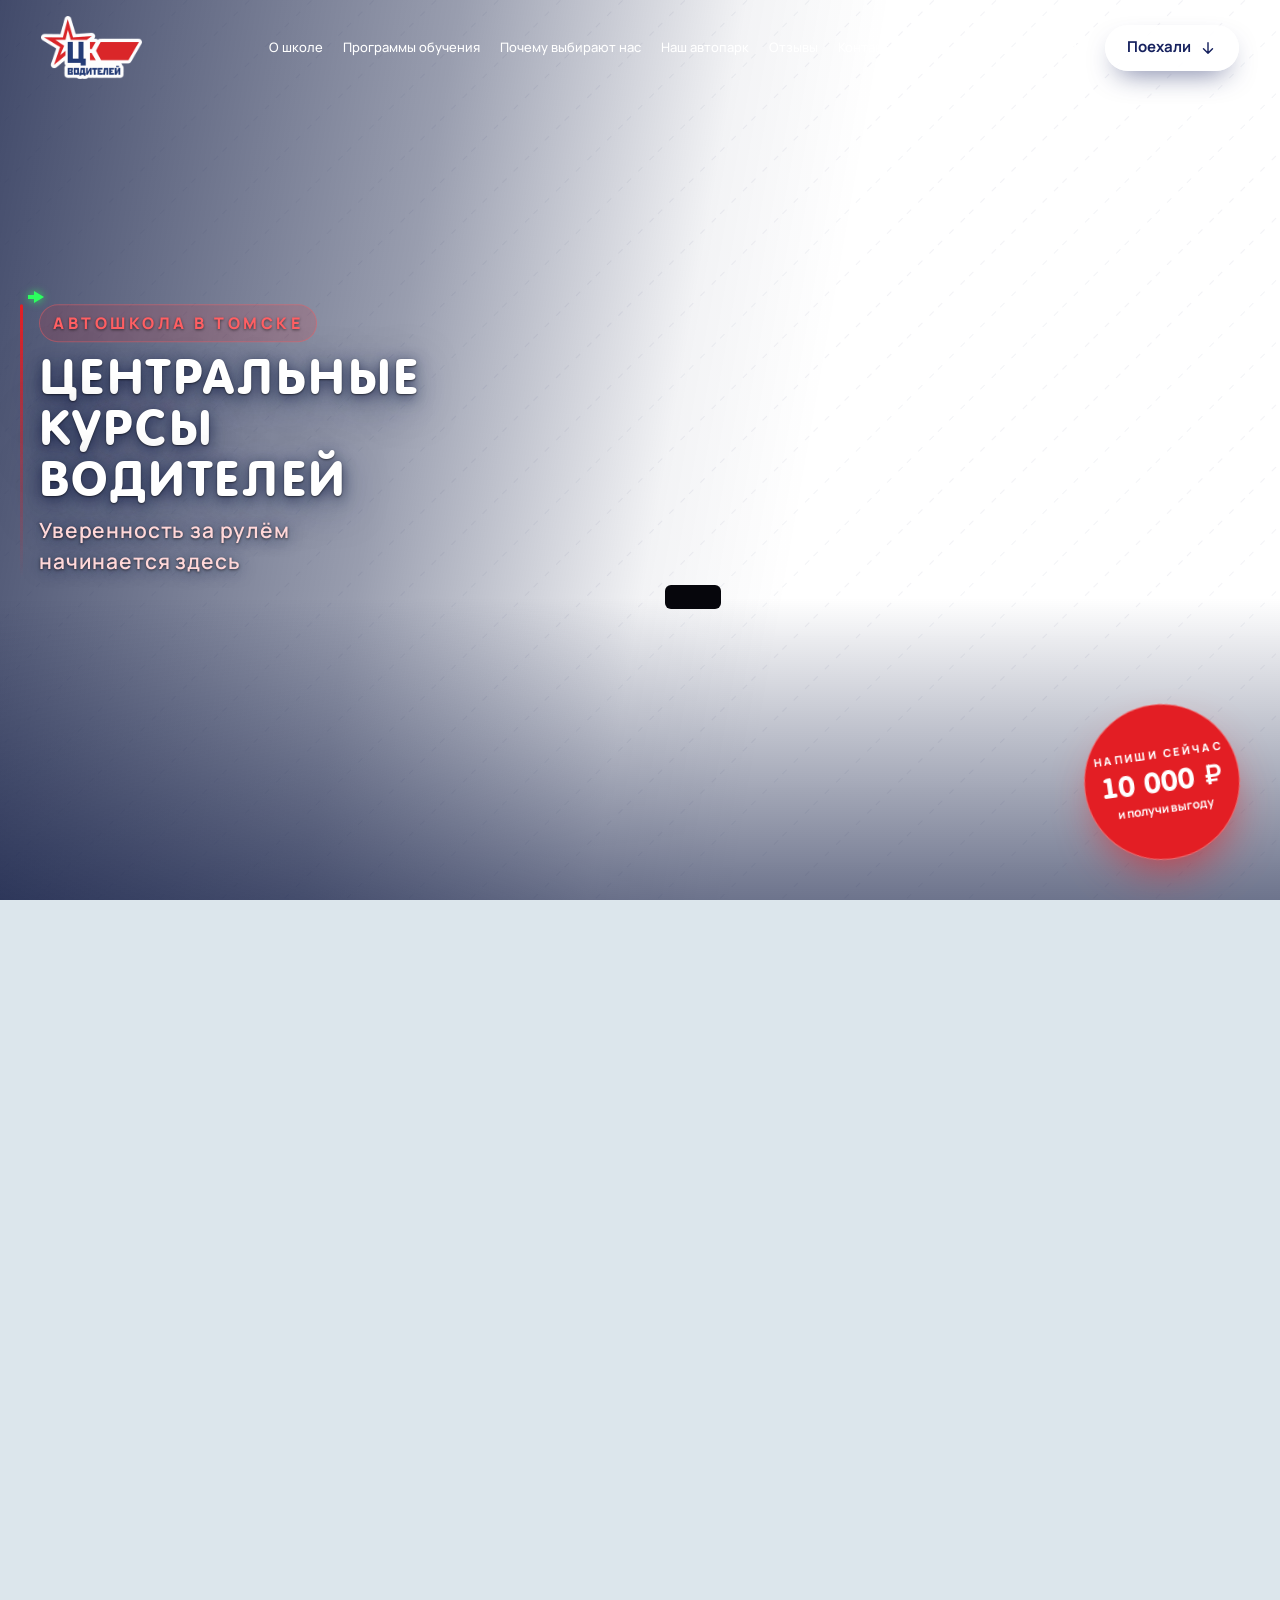
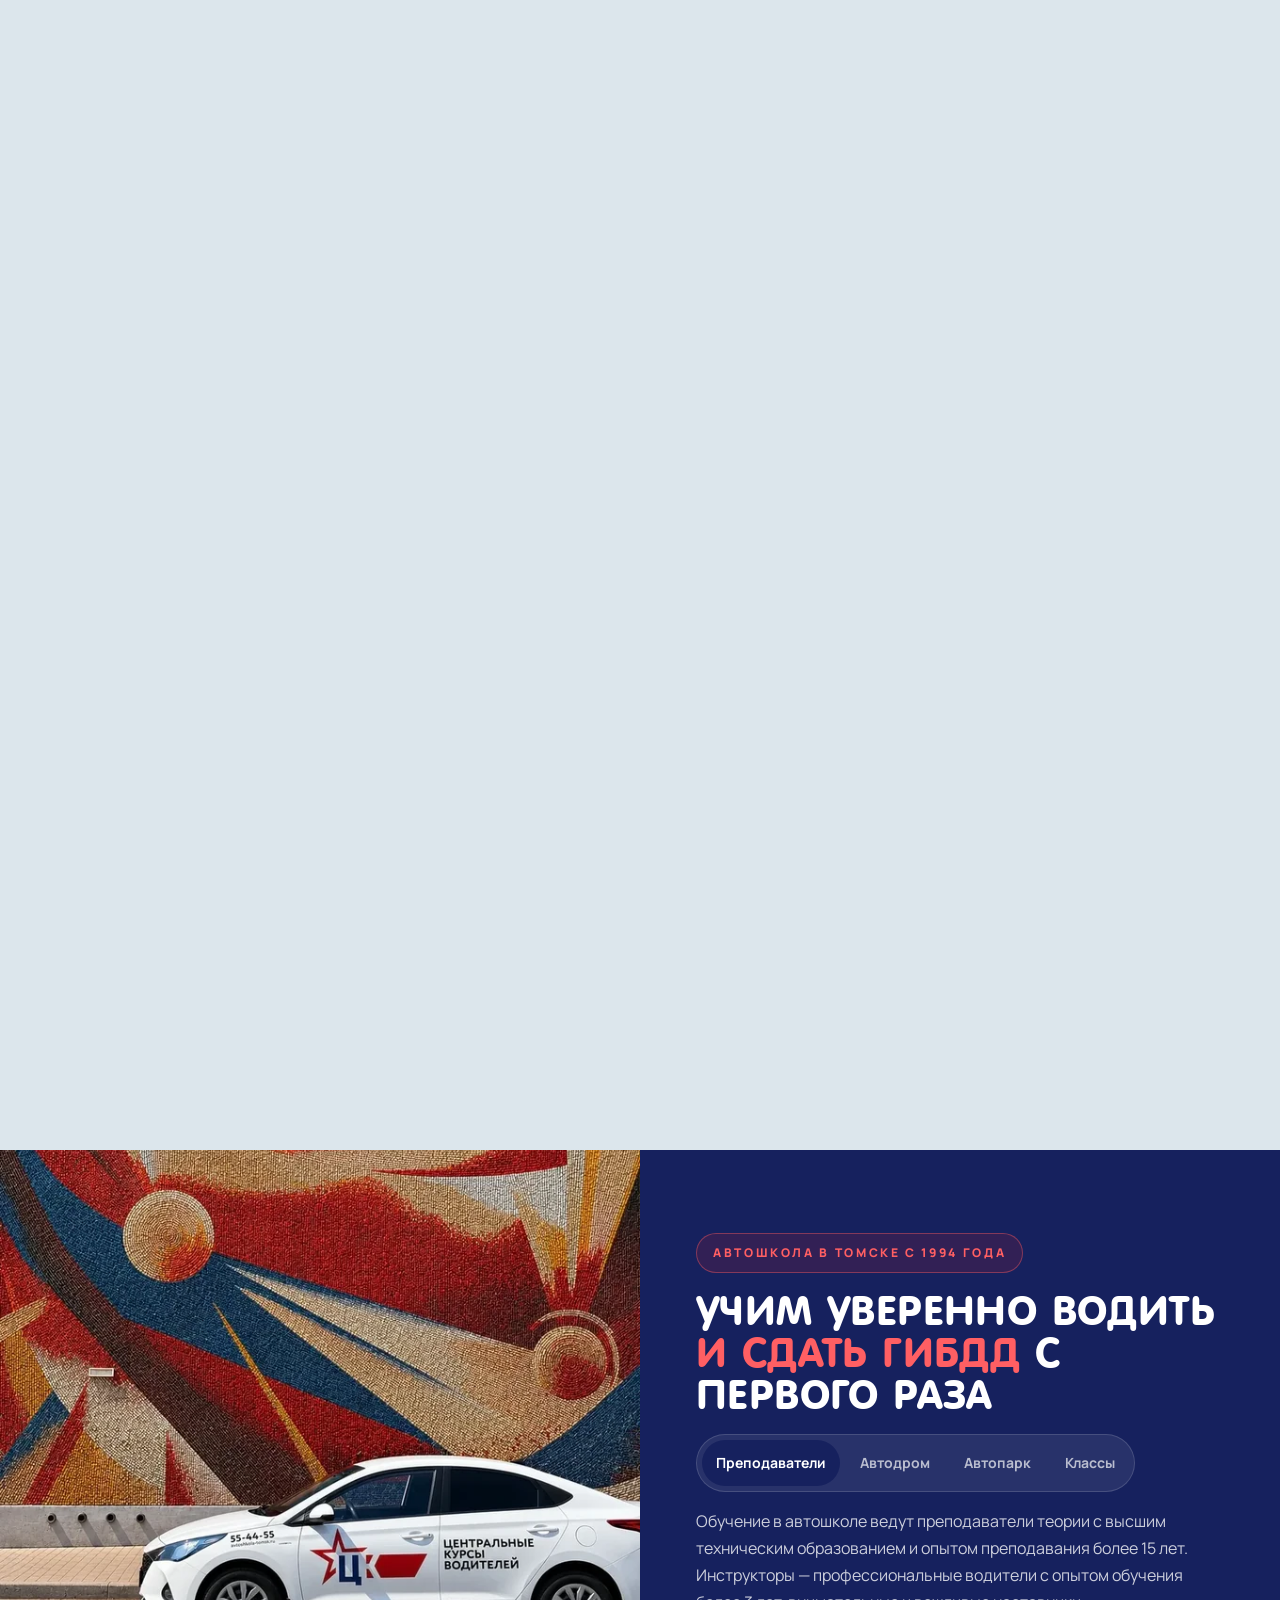
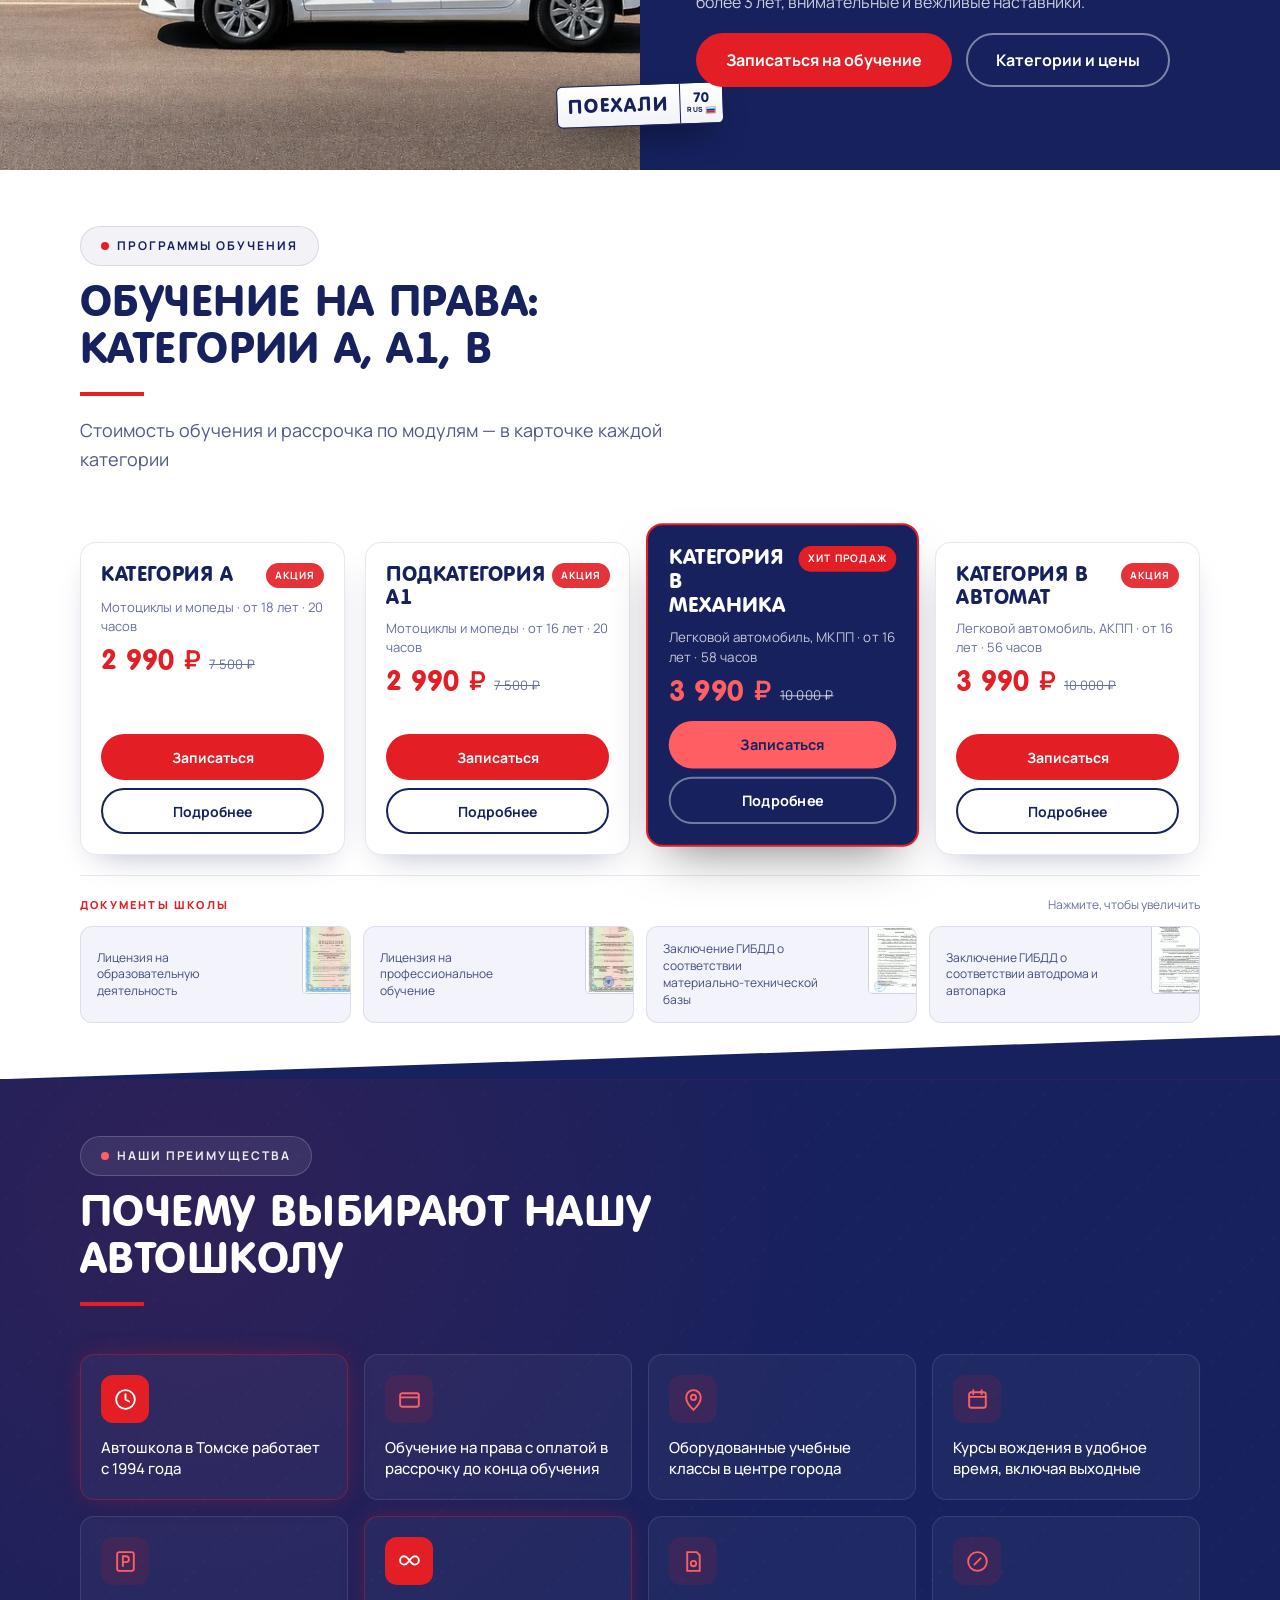
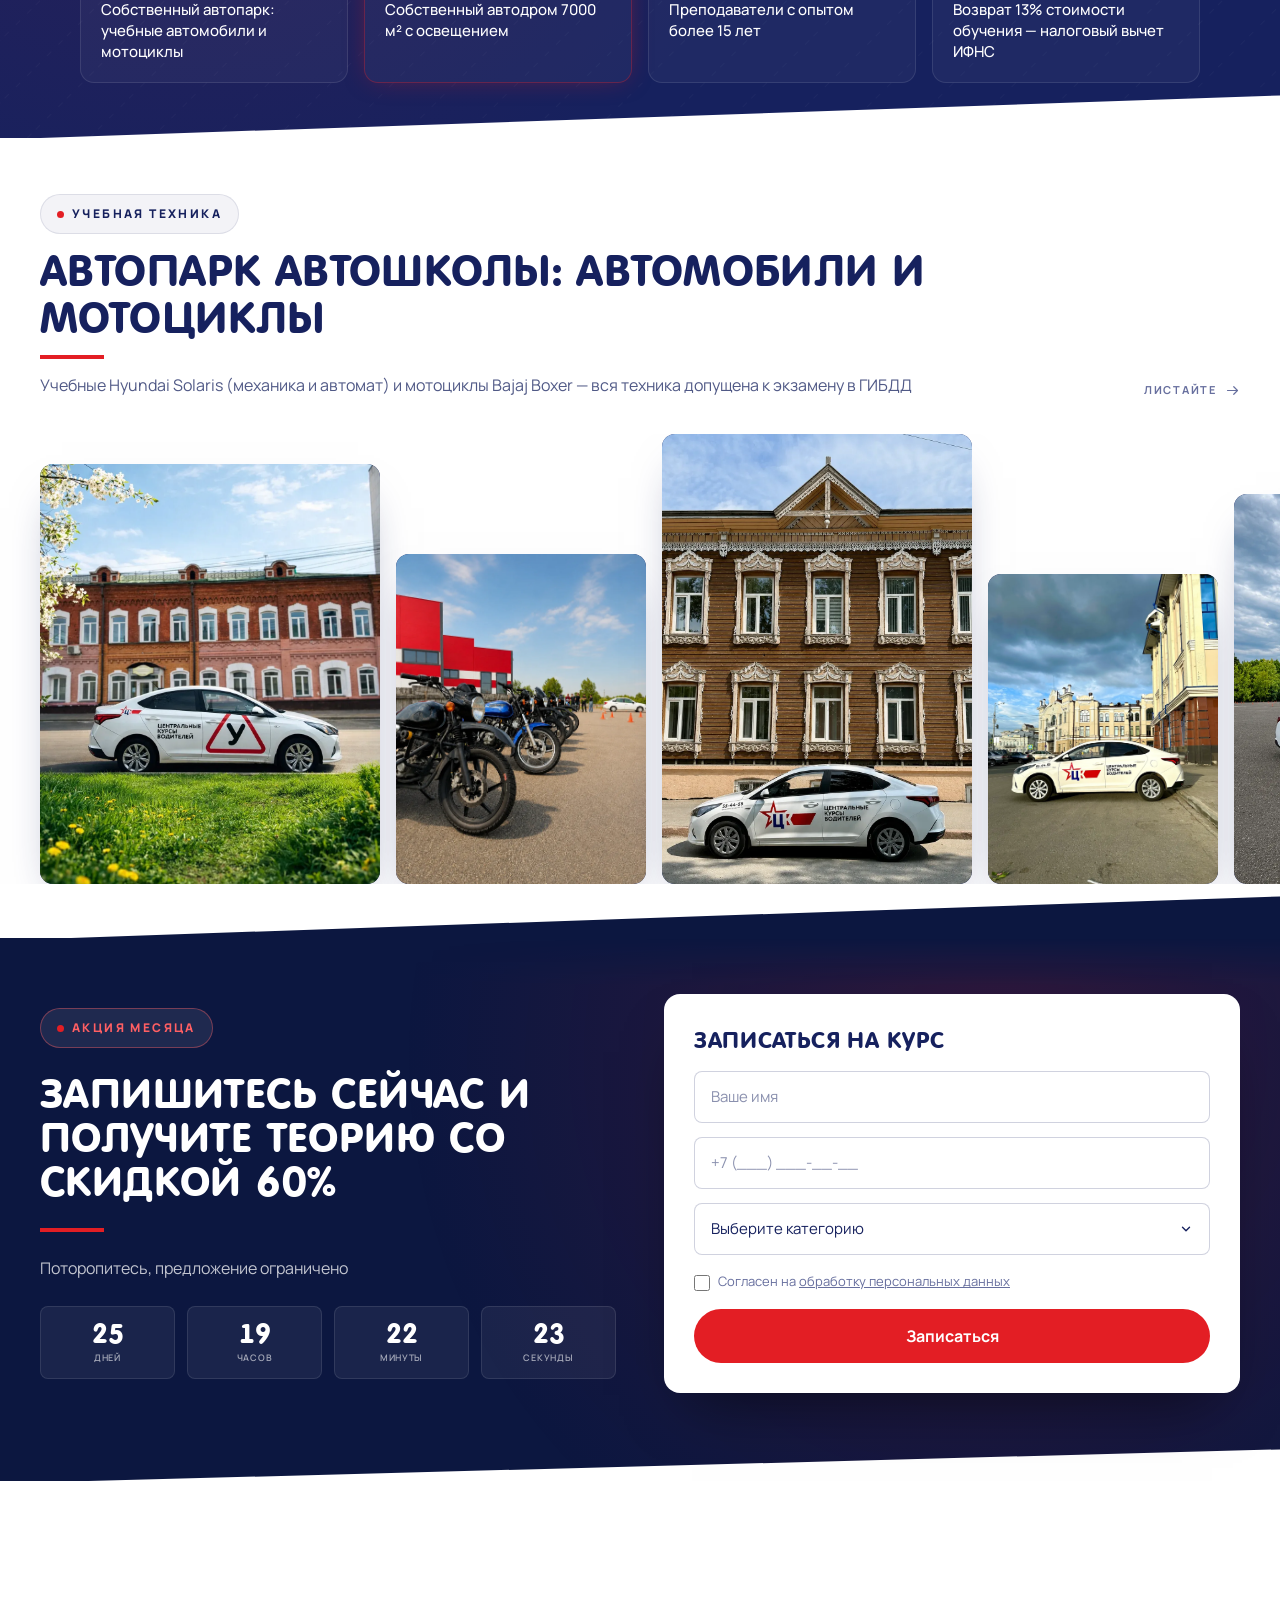
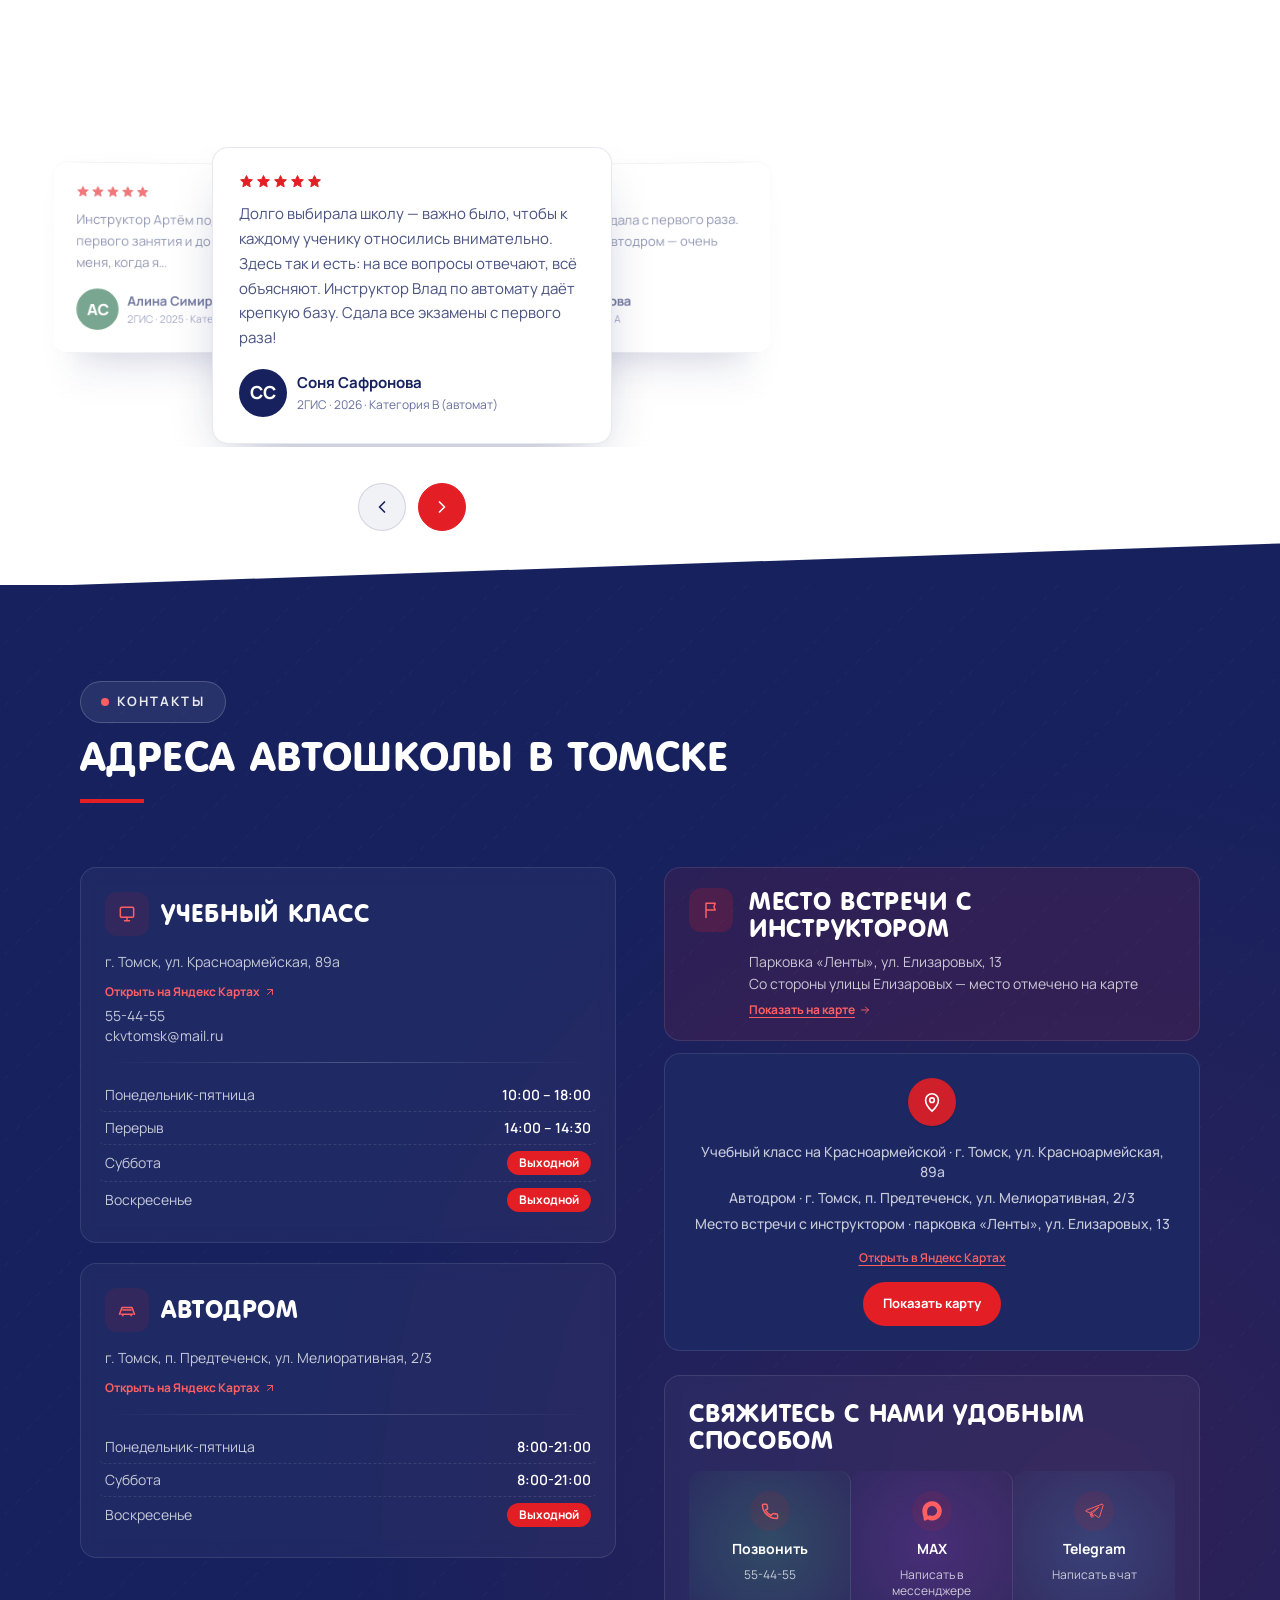
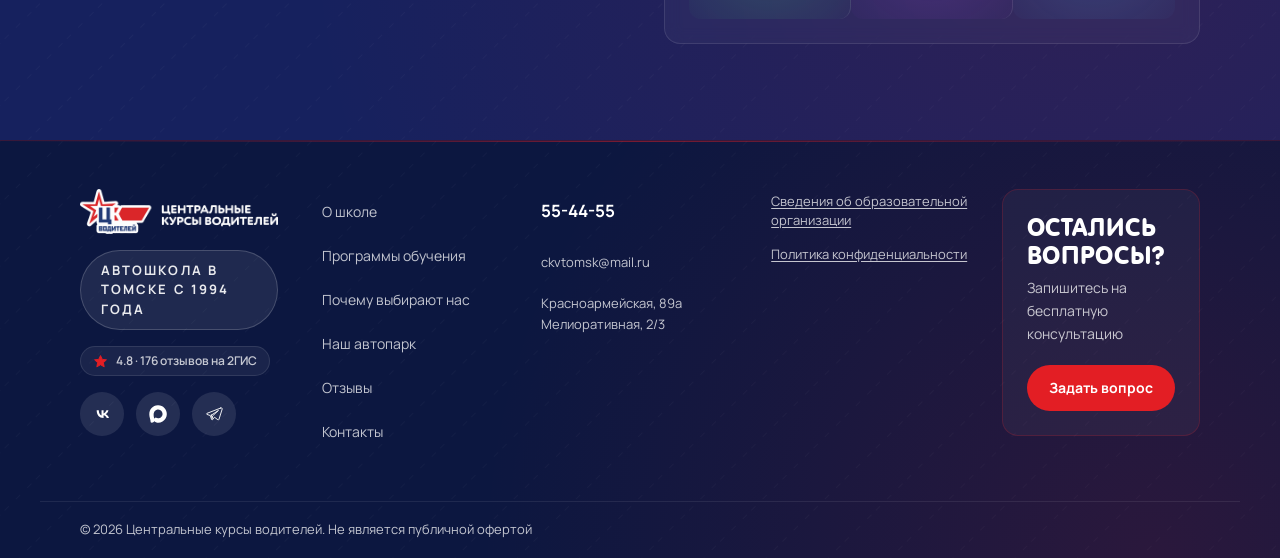
==== commit 0c704a0d: "Превью: dev @ 57f2209" ====
--- a/index.html
+++ b/index.html
@@ -1,58 +1,139 @@
-﻿<!DOCTYPE html>
+<!DOCTYPE html>
 <html lang="ru">
 <head>
   <meta name="robots" content="noindex, nofollow">
   <meta charset="UTF-8" />
   <meta name="viewport" content="width=device-width, initial-scale=1.0" />
-  <title>Центральные курсы водителей — автошкола в Томске</title>
-  <meta name="description" content="Автошкола «Центральные курсы водителей» в Томске. Категории А, А1, В (механика и автомат). Собственный автодром 7000 м². Более 20 000 выпускников." />
-  <!-- TODO(domain): реального домена ещё нет — REPLACE-ME.example проставлен
-       намеренно во всех местах ниже (canonical, og:url, og:image, twitter:image,
-       JSON-LD url/image, robots.txt, sitemap.xml). Заменить одним поиском по
-       "REPLACE-ME.example", когда домен появится. -->
-  <link rel="canonical" href="https://REPLACE-ME.example/" />
-
-  <meta property="og:title" content="Центральные курсы водителей — автошкола в Томске" />
-  <meta property="og:description" content="Автошкола «Центральные курсы водителей» в Томске. Категории А, А1, В (механика и автомат). Собственный автодром 7000 м². Более 20 000 выпускников." />
+  <title>Автошкола в Томске — обучение на права А, А1, В | ЦКВ</title>
+  <meta name="description" content="Автошкола в Томске с 1994 года: обучение на права категорий А, А1, В — механика и автомат. Оплата в рассрочку, собственный автодром 7000 м², 20 000+ выпускников." />
+
+  <meta property="og:title" content="Автошкола в Томске — обучение на права А, А1, В | ЦКВ" />
+  <meta property="og:description" content="Автошкола в Томске с 1994 года: обучение на права категорий А, А1, В — механика и автомат. Оплата в рассрочку, собственный автодром 7000 м², 20 000+ выпускников." />
   <meta property="og:type" content="website" />
-  <meta property="og:url" content="https://REPLACE-ME.example/" />
-  <meta property="og:image" content="https://REPLACE-ME.example/images/hero_poster.webp" />
+  <meta property="og:url" content="https://excldev.github.io/avtoshkola-preview/" />
+  <meta property="og:image" content="https://excldev.github.io/avtoshkola-preview/images/hero_poster.webp" />
   <meta property="og:locale" content="ru_RU" />
 
   <meta name="twitter:card" content="summary_large_image" />
-  <meta name="twitter:title" content="Центральные курсы водителей — автошкола в Томске" />
-  <meta name="twitter:description" content="Автошкола «Центральные курсы водителей» в Томске. Категории А, А1, В (механика и автомат). Собственный автодром 7000 м². Более 20 000 выпускников." />
-  <meta name="twitter:image" content="https://REPLACE-ME.example/images/hero_poster.webp" />
+  <meta name="twitter:title" content="Автошкола в Томске — обучение на права А, А1, В | ЦКВ" />
+  <meta name="twitter:description" content="Автошкола в Томске с 1994 года: обучение на права категорий А, А1, В — механика и автомат. Оплата в рассрочку, собственный автодром 7000 м², 20 000+ выпускников." />
+  <meta name="twitter:image" content="https://excldev.github.io/avtoshkola-preview/images/hero_poster.webp" />
 
   <script type="application/ld+json">
   {
     "@context": "https://schema.org",
     "@type": "EducationalOrganization",
     "name": "Центральные курсы водителей",
-    "url": "https://REPLACE-ME.example/",
-    "image": "https://REPLACE-ME.example/images/hero_poster.webp",
+    "alternateName": "ЦКВ",
+    "url": "https://excldev.github.io/avtoshkola-preview/",
+    "image": "https://excldev.github.io/avtoshkola-preview/images/hero_poster.webp",
     "telephone": "+7-3822-55-44-55",
+    "email": "ckvtomsk@mail.ru",
     "address": {
       "@type": "PostalAddress",
       "addressLocality": "Томск",
       "streetAddress": "ул. Красноармейская, 89а",
       "addressCountry": "RU"
-    }
+    },
+    "geo": {
+      "@type": "GeoCoordinates",
+      "latitude": 56.464611,
+      "longitude": 84.964394
+    },
+    "sameAs": [
+      "https://2gis.ru/tomsk/firm/422740746055984",
+      "https://2gis.ru/tomsk/firm/422740746446392",
+      "https://vk.com/ckv.tomsk"
+    ],
+    "location": [
+      {
+        "@type": "Place",
+        "name": "Учебный класс на Красноармейской",
+        "address": {
+          "@type": "PostalAddress",
+          "addressLocality": "Томск",
+          "streetAddress": "ул. Красноармейская, 89а",
+          "addressCountry": "RU"
+        },
+        "geo": {
+          "@type": "GeoCoordinates",
+          "latitude": 56.464611,
+          "longitude": 84.964394
+        },
+        "openingHoursSpecification": [
+          {
+            "@type": "OpeningHoursSpecification",
+            "dayOfWeek": ["Monday", "Tuesday", "Wednesday", "Thursday", "Friday"],
+            "opens": "10:00",
+            "closes": "14:00"
+          },
+          {
+            "@type": "OpeningHoursSpecification",
+            "dayOfWeek": ["Monday", "Tuesday", "Wednesday", "Thursday", "Friday"],
+            "opens": "14:30",
+            "closes": "18:00"
+          }
+        ]
+      },
+      {
+        "@type": "Place",
+        "name": "Автодром на Мелиоративной",
+        "address": {
+          "@type": "PostalAddress",
+          "addressLocality": "Томск",
+          "streetAddress": "п. Предтеченск, ул. Мелиоративная, 2/3",
+          "addressCountry": "RU"
+        },
+        "geo": {
+          "@type": "GeoCoordinates",
+          "latitude": 56.417938,
+          "longitude": 85.038012
+        },
+        "openingHoursSpecification": [
+          {
+            "@type": "OpeningHoursSpecification",
+            "dayOfWeek": ["Monday", "Tuesday", "Wednesday", "Thursday", "Friday", "Saturday"],
+            "opens": "08:00",
+            "closes": "21:00"
+          }
+        ]
+      }
+    ]
   }
   </script>
 
+  <!-- Постер лежит поверх #root (см. z-index у #preload-poster) и снимается
+       в revealApp. Без JS revealApp не отработает, и пререндер-снапшот
+       остался бы навсегда под непрозрачным слоем — а он ровно для этого
+       случая и нужен. -->
+  <noscript><style>#preload-poster{display:none}</style></noscript>
+
   <link rel="icon" href="assets/logo/favicon.png" type="image/png">
   <link rel="apple-touch-icon" sizes="180x180" href="assets/logo/apple-touch-icon.png">
-  <link rel="preconnect" href="https://fonts.googleapis.com" crossorigin>
-  <link rel="preconnect" href="https://fonts.gstatic.com" crossorigin>
   <link rel="preload" as="image" href="images/hero_poster.webp" fetchpriority="high">
   <link rel="preload" as="image" href="images/cabin_screen_bg.webp" fetchpriority="high">
-  <!-- Дисплейный шрифт — Futura Round, самохостинг (fonts/FuturaRound.woff2,
-       @font-face в css/base.css), одно начертание Bold. Manrope (текстовый)
-       по-прежнему грузится с Google Fonts. -->
+  <!-- Логотип шапки — LCP-элемент на мобильных, а шапка монтируется из JS в
+       body и в пререндер-снапшот не попадает: сканер предзагрузки не видит
+       запрос в разметке и находит файл слишком поздно (Lighthouse:
+       requestDiscoverable false, ~332 мс ожидания в разбивке LCP). Отсюда
+       явный preload. Разделение по media — чтобы не тянуть обе пары: порог
+       1280px тот же, что у переключения .header-logo-full/.header-logo-compact
+       в base.css, значения обязаны совпадать. Светлые версии участвуют в
+       адаптивной перекраске шапки и грузятся на той же странице. -->
+  <link rel="preload" as="image" href="assets/logo/logo-compact.png" media="(max-width: 1279px)" fetchpriority="high">
+  <link rel="preload" as="image" href="assets/logo/logo-compact-light.png" media="(max-width: 1279px)">
+  <link rel="preload" as="image" href="assets/logo/logo-full.png" media="(min-width: 1280px)" fetchpriority="high">
+  <link rel="preload" as="image" href="assets/logo/logo-full-light.png" media="(min-width: 1280px)">
+  <!-- Оба шрифта на самохостинге, внешних доменов у страницы больше нет.
+       Futura Round — дисплейный, одно начертание Bold. Manrope — текстовый,
+       вариативный, один файл на все веса 400-800 (сабсет собран
+       bin/build-manrope.py). @font-face обоих — в css/base.css.
+       Preload нужен именно здесь: шрифт обнаруживается только после разбора
+       styles.build.css, и без preload первый экран ждал бы два запроса
+       подряд вместо одного. -->
   <link rel="preload" as="font" href="fonts/FuturaRound.woff2" type="font/woff2" crossorigin>
-  <link href="https://fonts.googleapis.com/css2?family=Manrope:wght@400;500;600;700;800&display=swap" rel="stylesheet">
-  <link rel="stylesheet" href="styles.build.css">
+  <link rel="preload" as="font" href="fonts/Manrope-subset.woff2" type="font/woff2" crossorigin>
+  <link rel="stylesheet" href="styles.build.css?v=c6ff0018">
   <!-- Чистый vanilla JS, без сборки — React/Babel/Framer Motion удалены после миграции. -->
   <script>
     /* ========================================================================
@@ -155,9 +236,9 @@
             icon: '<path d="M12 22s7-6.6 7-12a7 7 0 1 0-14 0c0 5.4 7 12 7 12z" stroke="currentColor" stroke-width="1.8" fill="none" /><circle cx="12" cy="10" r="2.5" stroke="currentColor" stroke-width="1.8" fill="none" />' },
           { title: "Курсы вождения в удобное время, включая выходные",
             icon: '<rect x="4" y="5" width="16" height="15" rx="2" stroke="currentColor" stroke-width="1.8" fill="none" /><path d="M4 9.5h16M8 3v4M16 3v4" stroke="currentColor" stroke-width="1.8" stroke-linecap="round" />' },
-          { title: "Собственный парк автомобилей и мотоциклов",
+          { title: "Собственный автопарк: учебные автомобили и мотоциклы",
             icon: '<rect x="4" y="3" width="16" height="18" rx="2" stroke="currentColor" stroke-width="1.8" fill="none" /><path d="M9.5 17V7h3a2.8 2.8 0 1 1 0 5.6h-3" stroke="currentColor" stroke-width="1.8" fill="none" />' },
-          { title: "Собственный автодром с освещением", featured: true,
+          { title: "Собственный автодром 7000 м² с освещением", featured: true,
             icon: '<path d="M7 15a4 4 0 1 1 0-8c2.5 0 3.5 2 5 4s2.5 4 5 4a4 4 0 1 0 0-8c-2.5 0-3.5 2-5 4s-2.5 4-5 4z" stroke="currentColor" stroke-width="1.8" fill="none" />' },
           { title: "Преподаватели с опытом более 15 лет",
             icon: '<path d="M6 3h9l3 3v15H6V3Z" stroke="currentColor" stroke-width="1.8" fill="none" /><circle cx="12" cy="14" r="2.6" stroke="currentColor" stroke-width="1.8" fill="none" />' },
@@ -219,7 +300,7 @@
 
         const titleWrap = buildSectionEyebrowTitle({
           eyebrow: "Наши преимущества",
-          title: "Почему выбирают нас",
+          title: "Почему выбирают нашу автошколу",
           dark: true,
           headingClass: "section-heading-lg",
           wrapClass: "section-eyebrow-compact",
@@ -374,9 +455,9 @@
         headText.className = "fleet-head-text";
         headText.innerHTML =
           '<span class="fleet-badge"><span class="fleet-badge-dot" aria-hidden="true"></span>Учебная техника</span>' +
-          '<h2 class="fleet-heading">Наш автопарк</h2>' +
+          '<h2 class="fleet-heading">Автопарк автошколы: автомобили и мотоциклы</h2>' +
           '<span class="fleet-heading-rule" aria-hidden="true"></span>' +
-          '<p class="fleet-lead">Техника допущена к экзамену в ГИБДД</p>';
+          '<p class="fleet-lead">Учебные Hyundai Solaris (механика и автомат) и мотоциклы Bajaj Boxer — вся техника допущена к экзамену в ГИБДД</p>';
         head.appendChild(headText);
         vanillaReveal(headText);
 
@@ -447,7 +528,13 @@
           '<div data-footer-badge></div>' +
           '<a href="' + REVIEWS_2GIS_URL + '" target="_blank" rel="noopener noreferrer" class="inline-flex items-center gap-2 rounded-full bg-paper/[0.06] border border-paper/10 px-3 py-1.5 text-[var(--text-on-dark)] text-xs font-semibold hover:border-red/30 hover:text-paper transition">' +
             buildStarIcon(true) +
-            "<span>4.8 · 170+ отзывов на 2ГИС</span>" +
+            // Рейтинг и число отзывов здесь зашиты строкой: подвал строится в
+            // тулките синхронно, а reviews.json грузится позже и только секцией
+            // отзывов. Третья копия — fallback-константа REVIEWS_FALLBACK ниже.
+            // Сверено с карточкой 2ГИС 422740746055984 03.09.2026 (176 отзывов;
+            // оценок там больше, 2ГИС считает их отдельно). При обновлении
+            // править все три места — см. CLAUDE.md.
+            "<span>4.8 · 176 отзывов на 2ГИС</span>" +
           "</a>" +
           '<div class="flex items-center gap-3" data-footer-social></div>';
         colAbout.querySelector("[data-footer-badge]").replaceWith(
@@ -461,7 +548,7 @@
           '<a href="https://vk.ru/ckv.tomsk" target="_blank" rel="noopener" aria-label="ВКонтакте" class="inline-flex w-11 h-11 items-center justify-center rounded-full bg-paper/10 text-paper hover:bg-red transition">' +
             '<svg viewBox="0 0 24 24" width="18" height="18" fill="currentColor"><path d="M13.9 17.4c-5.6 0-8.9-3.9-9-10.3h2.8c.1 4.7 2.1 6.6 3.7 7V7.1h2.7v4.1c1.6-.2 3.2-2 3.8-4.1h2.7c-.4 2.6-2.3 4.4-3.6 5.1 1.3.6 3.5 2.1 4.3 5.2h-3c-.6-2-2.2-3.5-4.2-3.7v3.7h-.2z" /></svg>' +
           "</a>" +
-          '<a href="#" target="_blank" rel="noopener" aria-label="MAX" data-todo="max-profile-link-missing" title="TODO: указать реальную ссылку на профиль MAX" class="inline-flex w-11 h-11 items-center justify-center rounded-full bg-paper/10 text-paper hover:bg-red transition">' +
+          '<a href="https://max.ru/u/f9LHodD0cOKHJhI2eCvtUlQRySv-I0m3c637Eoq7rhaFTQLXjRZTY3Spdzc" target="_blank" rel="noopener" aria-label="MAX" class="inline-flex w-11 h-11 items-center justify-center rounded-full bg-paper/10 text-paper hover:bg-red transition">' +
             '<svg viewBox="0 0 24 24" width="18" height="18" fill="currentColor"><g transform="scale(0.0333333)"><path d="M350.4,9.6C141.8,20.5,4.1,184.1,12.8,390.4c3.8,90.3,40.1,168,48.7,253.7,2.2,22.2-4.2,49.6,21.4,59.3,31.5,11.9,79.8-8.1,106.2-26.4,9-6.1,17.6-13.2,24.2-22,27.3,18.1,53.2,35.6,85.7,43.4,143.1,34.3,299.9-44.2,369.6-170.3C799.6,291.2,622.5-4.6,350.4,9.6h0ZM269.4,504c-11.3,8.8-22.2,20.8-34.7,27.7-18.1,9.7-23.7-.4-30.5-16.4-21.4-50.9-24-137.6-11.5-190.9,16.8-72.5,72.9-136.3,150-143.1,78-6.9,150.4,32.7,183.1,104.2,72.4,159.1-112.9,316.2-256.4,218.6h0Z" /></g></svg>' +
           "</a>" +
           '<a href="https://t.me/CKVTOMSK" target="_blank" rel="noopener" aria-label="Telegram" class="inline-flex w-11 h-11 items-center justify-center rounded-full bg-paper/10 text-paper hover:bg-red transition">' +
@@ -550,6 +637,14 @@
         overlay.setAttribute("role", "dialog");
         overlay.setAttribute("aria-modal", "true");
         if (opts.labelledBy) overlay.setAttribute("aria-labelledby", opts.labelledBy);
+        // Заголовок с этим id появляется в DOM только когда модалку открыли:
+        // тело заполняется в open(). Пока она закрыта, aria-labelledby ссылается
+        // в пустоту, и диалог остаётся без доступного имени (aria-dialog-name).
+        // Запасное имя на самой оболочке это закрывает: по спецификации
+        // aria-labelledby приоритетнее, поэтому у открытой модалки имя
+        // по-прежнему берётся из живого заголовка, а aria-label работает только
+        // как подстраховка.
+        if (opts.label) overlay.setAttribute("aria-label", opts.label);
 
         const backdrop = document.createElement("div");
         backdrop.className = "absolute inset-0 bg-navy2/80 backdrop-blur-sm";
@@ -783,7 +878,7 @@
         return {
           open(license) {
             if (!modal) {
-              modal = buildModalShell({ wide: true, labelledBy: "license-modal-title" });
+              modal = buildModalShell({ wide: true, labelledBy: "license-modal-title", label: "Документы автошколы" });
               document.body.appendChild(modal.overlay);
             }
             index = Math.max(0, LICENSES.indexOf(license));
@@ -999,11 +1094,14 @@
           // Блок ещё не смонтирован (его вернёт функция, вставит вызывающий код),
           // поэтому первый замер откладываем до ближайшего кадра.
           requestAnimationFrame(() => reserveCopyHeight());
-          // Первый замер попадает на фолбэк-шрифт: Manrope грузится с Google Fonts,
-          // его метрики уже, и по фолбэку текст укладывается в лишнюю строку —
-          // резерв выходил больше реальной высоты (163px против 136 на 1024).
-          // Ширина колонки при подмене шрифта не меняется, ResizeObserver молчит,
-          // поэтому пересчитываем принудительно.
+          // Первый замер может попасть на фолбэк-шрифт: до загрузки Manrope
+          // текст рисуется системным, укладывается в другое число строк, и
+          // резерв выходит не тот (было 163px против 136 на 1024). Manrope
+          // переехал на самохостинг и грузится с preload, так что попасть в
+          // фолбэк стало сильно труднее, но гарантии нет — на холодном кэше
+          // и медленной сети шрифт всё равно приходит после первого кадра.
+          // Ширина колонки при подмене шрифта не меняется, ResizeObserver
+          // молчит, поэтому пересчитываем принудительно.
           if (document.fonts && document.fonts.ready) {
             document.fonts.ready.then(() => reserveCopyHeight(true));
           }
@@ -1057,10 +1155,35 @@
 
         const photoFrame = document.createElement("div");
         photoFrame.className = "about-photo-frame";
+        // Ниже 1024 фото живёт в рамке фиксированной высоты (300/380px) и
+        // кадрируется через object-fit/object-position, а исходные 900×1200
+        // там показываются масштабом ~0.43 — то есть больше половины
+        // пикселей уходит впустую. Отдаём тот же кадр в 680×907: композиция
+        // идентична при любом object-position (кадрирует по-прежнему CSS,
+        // меняется только разрешение источника), а вес вдвое меньше.
+        // Порог 1024 тот же, что у .about-photo-frame в base.css: выше него
+        // фото выходит из потока (absolute; inset:0), растягивается на всю
+        // высоту колонки и требует полного источника.
+        // srcset не заводим — вариантов ровно два и они разделены по media.
+        const picture = document.createElement("picture");
+        picture.className = "about-photo-picture";
+        const mobileSource = document.createElement("source");
+        mobileSource.media = "(max-width: 1023px)";
+        mobileSource.srcset = "images/about-car-mobile.webp";
+        mobileSource.setAttribute("width", "680");
+        mobileSource.setAttribute("height", "907");
+        picture.appendChild(mobileSource);
+
         const img = document.createElement("img");
         img.src = "images/about-car.webp";
         img.alt = "Учебный автомобиль ЦКВ у мозаичного панно в Томске";
         img.loading = "lazy";
+        // loading="lazy" тут не спасает: порог предзагрузки у Chrome щедрый,
+        // и замер показал, что 394 КБ уезжают в сеть ещё до первого скролла —
+        // то есть отбирают канал у hero. fetchPriority="low" не отменяет
+        // загрузку, а ставит её в конец очереди, за шрифтами, CSS и
+        // картинками первого экрана.
+        img.fetchPriority = "low";
         // Кроп — только через CSS (.about-photo, base.css): на стеке (<1024)
         // фиксированная высота фрейма и object-position ближе к центру кадра
         // (машина целиком в кадре), на диптихе (≥1024) фото выведено из
@@ -1068,7 +1191,8 @@
         // под госномер остаётся полоса асфальта.
         img.className = "about-photo";
         img.addEventListener("error", () => { img.replaceWith(buildAboutHeroCarPlaceholder()); }, { once: true });
-        photoFrame.appendChild(img);
+        picture.appendChild(img);
+        photoFrame.appendChild(picture);
         photoShell.appendChild(photoFrame);
         photoShell.appendChild(buildAboutPlate());
         grid.appendChild(photoShell);
@@ -1150,6 +1274,22 @@
         return label;
       }
 
+      // Ловушка для ботов: реальный пользователь это поле не видит (sr-only,
+      // не display:none — простые боты часто игнорируют именно скрытые так
+      // поля) и не трогает; сервер отклоняет заявку, если оно заполнено.
+      // Вместе с меткой времени открытия формы (opts.openedAt в
+      // wireLeadForm) — единственный антиспам без капчи, см. api/lead.php.
+      function buildHoneypotFields(idPrefix) {
+        const wrap = document.createElement("div");
+        wrap.className = "sr-only";
+        wrap.setAttribute("aria-hidden", "true");
+        const id = idPrefix + "-hp";
+        wrap.innerHTML =
+          '<label for="' + id + '">Оставьте это поле пустым</label>' +
+          '<input type="text" id="' + id + '" name="hp_website" tabindex="-1" autocomplete="off" data-field="hp" />';
+        return wrap;
+      }
+
       /* ---------- Формы: маска телефона, валидация, состояния полей ----------
          Общая логика для LeadModal и формы #promo — единый источник правды
          для пяти состояний поля (default/focus/error/success/disabled),
@@ -1215,33 +1355,76 @@
       // Видимой подписи по макету нет (только placeholder), поэтому label
       // визуально скрыт (.sr-only) — placeholder не заменяет label для
       // доступности и автозаполнения.
+      // Поля, содержимое которых не должно попадать в записи «Вебвизора».
+      // Раздел 5 privacy.html обещает исключение для полей, «помеченных как
+      // конфиденциальные», — вот они. Нужны ОБА атрибута, они закрывают разные
+      // пути: ym-disable-keys прячет набор с клавиатуры, ym-hide-content —
+      // само содержимое, то есть автозаполнение браузера и вставку из буфера
+      // (на мобильных это основной способ заполнения). ym-hide-content вешается
+      // на контейнер поля — этого требует сама Метрика.
+      // Категория обучения сюда НЕ входит: это не персональные данные, а в
+      // записи она полезна. Honeypot строится отдельно (buildHoneypot) и
+      // пользователем не заполняется, ts — вообще не поле формы.
+      const PRIVATE_FIELD_KEYS = ["name", "phone"];
+
       function buildField(opts) {
         const id = opts.idPrefix + "-" + opts.fieldKey;
+        const isPrivate = PRIVATE_FIELD_KEYS.indexOf(opts.fieldKey) !== -1;
         const wrap = document.createElement("div");
+        // Атрибут-маркер, без классов и без лишней обёртки: раскладку не
+        // задевает, wrap и так был контейнером поля.
+        if (isPrivate) wrap.setAttribute("ym-hide-content", "");
         const label = document.createElement("label");
         label.htmlFor = id;
         label.className = "sr-only";
         label.textContent = opts.label;
         wrap.appendChild(label);
-        const input = document.createElement("input");
-        input.type = opts.type;
+        const isSelect = opts.type === "select";
+        const input = document.createElement(isSelect ? "select" : "input");
+        if (isSelect) {
+          (opts.options || []).forEach((opt) => {
+            const optionEl = document.createElement("option");
+            optionEl.value = opt.value;
+            optionEl.textContent = opt.label;
+            if (opt.disabled) optionEl.disabled = true;
+            if (opt.selected) {
+              // .selected — только текущее состояние; .defaultSelected (=
+              // атрибут selected) — то, к чему вернёт form.reset(). Без
+              // этого form.reset() у промо-формы (после успешной отправки)
+              // не может попасть на disabled-плейсхолдер и вместо этого
+              // выбирает первую доступную опцию — категория "залипает".
+              optionEl.selected = true;
+              optionEl.defaultSelected = true;
+            }
+            input.appendChild(optionEl);
+          });
+        } else {
+          input.type = opts.type;
+        }
         input.id = id;
         input.name = opts.fieldKey;
         if (opts.autocomplete) input.autocomplete = opts.autocomplete;
         if (opts.type === "tel") input.inputMode = "tel";
         input.className = "field input-glow w-full";
         input.dataset.field = opts.fieldKey;
+        if (isPrivate) input.setAttribute("ym-disable-keys", "");
         if (opts.required) input.required = true;
         if (opts.type === "tel") {
           input.placeholder = PHONE_MASK;
           attachPhoneMask(input);
-        } else {
+        } else if (!isSelect) {
           input.placeholder = opts.placeholder;
         }
         wrap.appendChild(input);
+        // aria-describedby + aria-live: без этого текст ошибки виден только
+        // зрячим — скринридер узнаёт лишь про aria-invalid, но не читает
+        // причину. Общее для всех полей (не только новой категории).
         const err = document.createElement("p");
+        err.id = id + "-error";
         err.className = "field-error mt-1";
+        err.setAttribute("aria-live", "polite");
         err.hidden = true;
+        input.setAttribute("aria-describedby", err.id);
         wrap.appendChild(err);
         return wrap;
       }
@@ -1268,18 +1451,81 @@
         }
       }
 
-      // TODO(form-endpoint): подключить реальный CRM/бэкенд-эндпоинт вместо
-      // заглушки — сейчас заявка нигде не сохраняется, только имитируется задержка.
-      function submitLeadStub(payload) {
-        return new Promise((resolve) => { setTimeout(() => resolve({ ok: true }), 700); });
+      /* ---------- Яндекс.Метрика: цели ---------- */
+
+      // Счётчик подключён в <head>. Все вызовы идут через эту обёртку и только
+      // при наличии window.ym: блокировщики рекламы вырезают tag.js, и голый
+      // ym(...) свалил бы обработчик вместе с отправкой заявки.
+      // Цели заводятся вручную в интерфейсе Метрики: lead_submit,
+      // phone_click, messenger_click_tg, messenger_click_max, messenger_click_vk.
+      const YM_COUNTER_ID = 0;
+      function ymReachGoal(goal, params) {
+        if (!window.ym) return;
+        try {
+          if (params) window.ym(YM_COUNTER_ID, "reachGoal", goal, params);
+          else window.ym(YM_COUNTER_ID, "reachGoal", goal);
+        } catch (e) {
+          // Аналитика не имеет права ломать интерфейс: молча проглатываем.
+        }
+      }
+
+      // Телефон и мессенджеры разбросаны по пяти местам каждый (плитка в
+      // контактах, боковой виджет, док мессенджеров, подвал, мобильное меню)
+      // и часть из них перемонтируется на resize. Поэтому не навешиваем
+      // обработчик на каждую ссылку, а слушаем всплытие на document —
+      // одна точка вместо десяти, и новые ссылки покрываются сами.
+      function wireAnalyticsLinkGoals() {
+        document.addEventListener("click", (event) => {
+          const link = event.target.closest && event.target.closest("a[href]");
+          if (!link) return;
+          const href = link.getAttribute("href") || "";
+          if (href.indexOf("tel:") === 0) {
+            ymReachGoal("phone_click");
+            return;
+          }
+          // Мессенджеры — отдельный идентификатор на каждый, а не одна цель
+          // с параметром: так они заведены в интерфейсе Метрики. Определяем
+          // по домену ссылки.
+          if (/^https?:\/\/t\.me\//.test(href)) ymReachGoal("messenger_click_tg");
+          else if (/^https?:\/\/([a-z0-9.-]*\.)?max\.ru\//.test(href)) ymReachGoal("messenger_click_max");
+          // Оба домена ВК разом: в видимых ссылках vk.ru, в sameAs JSON-LD
+          // vk.com, и разметка со временем может измениться.
+          else if (/^https?:\/\/([a-z0-9.-]*\.)?vk\.(ru|com)\//.test(href)) ymReachGoal("messenger_click_vk");
+        });
+      }
+
+      const LEAD_ENDPOINT = "/api/lead.php";
+      const LEAD_REQUEST_TIMEOUT_MS = 12000;
+
+      // Единый эндпоинт для обеих лид-форм (модалка и #promo) — контракт
+      // {name, phone, category, consent, source, hp, ts} описан в
+      // api/lead.php. source различает, откуда пришла заявка ("modal" |
+      // "promo"), hp/ts — honeypot и метка времени открытия формы (антиспам).
+      function submitLead(payload) {
+        const controller = new AbortController();
+        const timeoutId = setTimeout(() => controller.abort(), LEAD_REQUEST_TIMEOUT_MS);
+        return fetch(LEAD_ENDPOINT, {
+          method: "POST",
+          headers: { "Content-Type": "application/json" },
+          body: JSON.stringify(payload),
+          signal: controller.signal,
+        })
+          .then((res) =>
+            res.json().catch(() => { throw new Error("bad_response"); }).then((data) => {
+              if (!data || data.ok !== true) throw new Error((data && data.error) || "request_failed");
+              return data;
+            })
+          )
+          .finally(() => clearTimeout(timeoutId));
       }
 
       function wireLeadForm(form, submitBtn, opts) {
         opts = opts || {};
         const nameInput = form.querySelector('[data-field="name"]');
         const phoneInput = form.querySelector('[data-field="phone"]');
-        const emailInput = form.querySelector('[data-field="email"]');
+        const categoryInput = form.querySelector('[data-field="category"]');
         const agreeInput = form.querySelector('[data-field="agree"]');
+        const hpInput = form.querySelector('[data-field="hp"]');
         const agreeLabel = agreeInput ? agreeInput.closest("label") : null;
 
         function validateName(showError) {
@@ -1294,13 +1540,10 @@
           else setFieldSuccess(phoneInput);
           return ok;
         }
-        function validateEmail(showError) {
-          if (!emailInput) return true;
-          const v = emailInput.value.trim();
-          if (!v) { clearFieldState(emailInput); return true; }
-          const ok = /^[^\s@]+@[^\s@]+\.[^\s@]+$/.test(v);
-          if (!ok) { if (showError) setFieldError(emailInput, "Проверьте адрес почты"); }
-          else setFieldSuccess(emailInput);
+        function validateCategory(showError) {
+          const ok = Boolean(categoryInput.value);
+          if (!ok) { if (showError) setFieldError(categoryInput, "Выберите категорию"); else clearFieldState(categoryInput); }
+          else setFieldSuccess(categoryInput);
           return ok;
         }
 
@@ -1308,9 +1551,12 @@
         phoneInput.addEventListener("blur", () => validatePhone(true));
         nameInput.addEventListener("input", () => { if (nameInput.hasAttribute("aria-invalid")) validateName(true); });
         phoneInput.addEventListener("input", () => { if (phoneInput.hasAttribute("aria-invalid")) validatePhone(true); });
-        if (emailInput) {
-          emailInput.addEventListener("blur", () => validateEmail(true));
-          emailInput.addEventListener("input", () => { if (emailInput.hasAttribute("aria-invalid")) validateEmail(true); });
+        // Категория с карточки программы приходит скрытым полем (см.
+        // buildLeadModal/render) — там нечего валидировать и не на что
+        // вешать change/blur, значение и так не пустое.
+        if (categoryInput.tagName === "SELECT") {
+          categoryInput.addEventListener("change", () => validateCategory(true));
+          categoryInput.addEventListener("blur", () => { if (categoryInput.hasAttribute("aria-invalid")) validateCategory(true); });
         }
 
         form.addEventListener("submit", (e) => {
@@ -1318,19 +1564,27 @@
           if (submitBtn.dataset.loading === "1") return;
           const nameOk = validateName(true);
           const phoneOk = validatePhone(true);
-          const emailOk = validateEmail(true);
+          const categoryOk = validateCategory(true);
           const agreeOk = !agreeInput || agreeInput.checked;
           if (agreeLabel) agreeLabel.classList.toggle("is-error", !agreeOk);
-          if (!nameOk || !phoneOk || !emailOk || !agreeOk) return;
+          if (!nameOk || !phoneOk || !categoryOk || !agreeOk) return;
 
           setButtonLoading(submitBtn, true);
-          submitLeadStub({
+          submitLead({
             name: nameInput.value.trim(),
             phone: phoneInput.value,
-            email: emailInput ? emailInput.value.trim() : "",
-            program: opts.getProgram ? opts.getProgram() : "",
+            category: categoryInput.value,
+            consent: agreeInput ? agreeInput.checked : true,
+            source: opts.source || "modal",
+            hp: hpInput ? hpInput.value : "",
+            ts: opts.openedAt || Date.now(),
           }).then(() => {
             setButtonLoading(submitBtn, false);
+            // Только здесь: сюда попадаем исключительно после {ok:true} от
+            // api/lead.php (см. submitLead — не-ok уводит в reject). По клику
+            // на кнопку цель считать нельзя, иначе в неё попадут отвалившиеся
+            // отправки и отсеянный антиспамом мусор.
+            ymReachGoal("lead_submit", { source: opts.source || "modal" });
             // Экран благодарности (см. handoff/README.md, «10 · Благодарность»)
             // заменяет форму внутри лид-модалки — тогда тост об успехе не
             // дублируется. У остальных форм (например #promo) onSuccess не
@@ -1384,7 +1638,7 @@
       function buildLeadModal(opts) {
         opts = opts || {};
         const onToast = opts.onToast;
-        const modal = buildModalShell({ labelledBy: "lead-modal-title" });
+        const modal = buildModalShell({ labelledBy: "lead-modal-title", label: "Оставить заявку" });
         document.body.appendChild(modal.overlay);
 
         function renderThanks() {
@@ -1394,6 +1648,17 @@
         }
 
         function render(program) {
+          // Категория с карточки программы — уже сказанный пользователем
+          // выбор (он нажал «Записаться» на конкретной карточке), второй раз
+          // спрашивать его через select не нужно: строка "Программа: X" выше
+          // формы уже показывает это же значение. Но program — то, что
+          // передал вызывающий код на этой странице, а не то, что подтвердил
+          // сервер: если программу переименовали и program разъехался с
+          // LEAD_CATEGORY_OPTIONS, тихо отправлять его нельзя (сервер всё
+          // равно отклонит по белому списку) — в этом случае откатываемся на
+          // обычный select с плейсхолдером, пусть человек выберет сам.
+          const isKnownCategory = Boolean(program) && LEAD_CATEGORY_OPTIONS.indexOf(program) !== -1;
+
           modal.body.innerHTML =
             '<h3 id="lead-modal-title" class="display-3 text-navy mb-1">Оставить заявку</h3>' +
             (program ? '<p class="text-red text-sm font-semibold mb-4">Программа: ' + program + "</p>" : "") +
@@ -1402,8 +1667,23 @@
           const form = modal.body.querySelector("form");
           form.appendChild(buildField({ type: "text", placeholder: "Ваше имя", fieldKey: "name", required: true, idPrefix: "lead", label: "Ваше имя", autocomplete: "name" }));
           form.appendChild(buildField({ type: "tel", fieldKey: "phone", required: true, idPrefix: "lead", label: "Телефон", autocomplete: "tel" }));
-          form.appendChild(buildField({ type: "email", placeholder: "Email (необязательно)", fieldKey: "email", idPrefix: "lead", label: "Email", autocomplete: "email" }));
+          if (isKnownCategory) {
+            // Не disabled (disabled-поля не попадают в отправку формы) и не
+            // readonly (для select такого атрибута не существует) — просто
+            // не даём выбор: скрытое поле с уже определённой категорией.
+            // Значение всё равно от клиента, поэтому серверная проверка по
+            // LEAD_CATEGORIES в api/lead.php остаётся такой же строгой.
+            const hiddenCategory = document.createElement("input");
+            hiddenCategory.type = "hidden";
+            hiddenCategory.name = "category";
+            hiddenCategory.value = program;
+            hiddenCategory.dataset.field = "category";
+            form.appendChild(hiddenCategory);
+          } else {
+            form.appendChild(buildField({ type: "select", fieldKey: "category", required: true, idPrefix: "lead", label: "Категория обучения", options: buildCategoryOptions("") }));
+          }
           form.appendChild(buildCheckboxAgree("lead"));
+          form.appendChild(buildHoneypotFields("lead"));
 
           const submitBtn = document.createElement("button");
           submitBtn.type = "submit";
@@ -1413,9 +1693,10 @@
           form.appendChild(submitBtn);
 
           wireLeadForm(form, submitBtn, {
-            getProgram: () => program,
             onToast,
             onSuccess: renderThanks,
+            source: "modal",
+            openedAt: Date.now(),
           });
         }
 
@@ -1427,41 +1708,81 @@
 
       /* ---------- ProgramDetailModal ---------- */
 
+      // Разделы приходят из PROGRAM_DETAILS готовой структурой: заголовок +
+      // абзацы и/или группы «подзаголовок + список». Заголовки разделов и
+      // маркированные списки раньше были прошиты в коде тремя фиксированными
+      // подписями — теперь их задаёт сама программа, см. PROGRAM_DETAILS.
+      // Маркер списка — красная точка, тем же паттерном, что в privacy.html.
+      // Функция лежит на уровне тулкита, а не внутри модалки: тот же рендер
+      // переиспользует buildSeoContentBlock — второй копии разметки быть не
+      // должно, иначе тексты разъедутся при следующей правке контента.
+      function renderProgramSection(section) {
+        const paragraphs = (section.paragraphs || []).map((p, i, all) =>
+          '<p class="text-sm leading-relaxed text-[var(--text-body)]' + (i < all.length - 1 ? " mb-2" : "") + '">' + p + "</p>"
+        ).join("");
+        const groups = (section.groups || []).map((group, i, all) =>
+          '<div' + (i < all.length - 1 ? ' class="mb-4"' : "") + ">" +
+            '<p class="text-sm font-semibold text-navy mb-2">' + group.subheading + "</p>" +
+            '<ul class="flex flex-col gap-2">' +
+              group.items.map((item) =>
+                '<li class="flex items-start gap-3 text-sm leading-relaxed text-[var(--text-body)]">' +
+                  '<span class="w-1.5 h-1.5 rounded-full bg-red flex-none mt-2" aria-hidden="true"></span>' + item +
+                "</li>"
+              ).join("") +
+            "</ul>" +
+          "</div>"
+        ).join("");
+        return '<div class="mb-6">' +
+          '<h4 class="font-bold text-navy text-base mb-2">' + section.heading + "</h4>" +
+          paragraphs + groups +
+        "</div>";
+      }
+
+      /* ---------- Скрытый SEO-блок ---------- */
+
+      // Тексты программ (PROGRAM_DETAILS) живут только внутри модалки
+      // «Подробнее», а из четырёх ABOUT_TABS в DOM есть лишь активная
+      // вкладка — в пререндер-снапшот (tools/prerender.mjs) этот текст,
+      // самый насыщенный по содержанию на всём сайте, не попал бы вовсе.
+      // Блок монтируется всегда, а не только при сборке снапшота: снимок
+      // берётся как #root.innerHTML с живой страницы, отдельной ветки «для
+      // робота» здесь нет и быть не должно.
+      //
+      // Скрытие — строго display:none (см. .seo-content в base.css). Приёмы
+      // вида visibility:hidden / left:-9999px / height:0 читаются поиском как
+      // попытка спрятать текст; display:none для контента, который открыт
+      // пользователю по клику, — нормальная практика.
+      //
+      // Рендер разделов — тот же renderProgramSection, что и в модалке.
+      // PROGRAM_DETAILS объявлен в основном скрипте, поэтому приходит
+      // параметром, а не берётся из замыкания.
+      function buildSeoContentBlock(programDetails) {
+        const wrap = document.createElement("div");
+        wrap.className = "seo-content";
+        wrap.setAttribute("aria-hidden", "true");
+
+        let html = "";
+        Object.keys(programDetails || {}).forEach((key) => {
+          const program = programDetails[key];
+          html += '<h3 class="font-bold text-navy text-base mb-2">' + program.title + "</h3>" +
+            (program.sections || []).map(renderProgramSection).join("");
+        });
+        ABOUT_TABS.forEach((tab) => {
+          html += '<h3 class="font-bold text-navy text-base mb-2">' + tab.label + "</h3>" +
+            '<p class="text-sm leading-relaxed text-[var(--text-body)]">' + tab.text + "</p>";
+        });
+        wrap.innerHTML = html;
+        return wrap;
+      }
+
       function buildProgramDetailModal(opts) {
         opts = opts || {};
         const onOpenLead = opts.onOpenLead;
-        const modal = buildModalShell({ wide: true, labelledBy: "program-detail-modal-title" });
+        const modal = buildModalShell({ wide: true, labelledBy: "program-detail-modal-title", label: "Подробно о программе обучения" });
         document.body.appendChild(modal.overlay);
 
-        // Разделы приходят из PROGRAM_DETAILS готовой структурой: заголовок +
-        // абзацы и/или группы «подзаголовок + список». Заголовки разделов и
-        // маркированные списки раньше были прошиты в коде тремя фиксированными
-        // подписями — теперь их задаёт сама программа, см. PROGRAM_DETAILS.
-        // Маркер списка — красная точка, тем же паттерном, что в privacy.html.
-        function renderSection(section) {
-          const paragraphs = (section.paragraphs || []).map((p, i, all) =>
-            '<p class="text-sm leading-relaxed text-[var(--text-body)]' + (i < all.length - 1 ? " mb-2" : "") + '">' + p + "</p>"
-          ).join("");
-          const groups = (section.groups || []).map((group, i, all) =>
-            '<div' + (i < all.length - 1 ? ' class="mb-4"' : "") + ">" +
-              '<p class="text-sm font-semibold text-navy mb-2">' + group.subheading + "</p>" +
-              '<ul class="flex flex-col gap-2">' +
-                group.items.map((item) =>
-                  '<li class="flex items-start gap-3 text-sm leading-relaxed text-[var(--text-body)]">' +
-                    '<span class="w-1.5 h-1.5 rounded-full bg-red flex-none mt-2" aria-hidden="true"></span>' + item +
-                  "</li>"
-                ).join("") +
-              "</ul>" +
-            "</div>"
-          ).join("");
-          return '<div class="mb-6">' +
-            '<h4 class="font-bold text-navy text-base mb-2">' + section.heading + "</h4>" +
-            paragraphs + groups +
-          "</div>";
-        }
-
         function render(program) {
-          const sectionsHtml = program.sections.map(renderSection).join("");
+          const sectionsHtml = program.sections.map(renderProgramSection).join("");
           const factsHtml = program.facts.map((f) =>
             '<span class="bg-navy/5 border border-navy/10 text-[var(--text-muted)] text-xs font-medium px-3 py-1.5 rounded-full">' + f + "</span>"
           ).join("");
@@ -1497,6 +1818,21 @@
         { name: "Категория В Механика", desc: "Легковой автомобиль, МКПП", age: "от 16 лет", hours: "58 часов", priceOld: "10 000 ₽", priceNew: "3 990 ₽", badge: "Хит продаж", featured: true, detailKey: "b-mechanic" },
         { name: "Категория В Автомат", desc: "Легковой автомобиль, АКПП", age: "от 16 лет", hours: "56 часов", priceOld: "10 000 ₽", priceNew: "3 990 ₽", badge: "Акция", detailKey: "b-automatic" },
       ];
+
+      // Список категорий для выпадашки лид-форм — те же подписи и порядок,
+      // что в карточках программ (PROGRAMS[].name), плюс отдельный пункт для
+      // тех, кто ещё не выбрал программу. Список продублирован в api/lead.php
+      // константой LEAD_CATEGORIES — при добавлении/переименовании программы
+      // синхронизировать оба места вручную.
+      const LEAD_CATEGORY_OPTIONS = PROGRAMS.map((p) => p.name).concat(["Ещё не знаю"]);
+
+      function buildCategoryOptions(selectedValue) {
+        const opts = [{ value: "", label: "Выберите категорию", disabled: true, selected: !selectedValue }];
+        LEAD_CATEGORY_OPTIONS.forEach((name) => {
+          opts.push({ value: name, label: name, selected: name === selectedValue });
+        });
+        return opts;
+      }
 
       function buildMagneticButton(opts) {
         opts = opts || {};
@@ -1574,8 +1910,8 @@
 
         const titleWrap = buildSectionEyebrowTitle({
           eyebrow: "Программы обучения",
-          title: "Выберите свою категорию вождения",
-          lead: "Успейте записаться в ближайшую группу автошколы",
+          title: "Обучение на права: категории А, А1, В",
+          lead: "Стоимость обучения и рассрочка по модулям — в карточке каждой категории",
           headingClass: "section-heading-lg",
           wrapClass: "section-eyebrow-compact",
         });
@@ -1683,6 +2019,10 @@
         const reducedMotion = prefersReducedMotion();
         const wrap = document.createElement("div");
         wrap.className = "promo-timer";
+        // В пререндер-снапшот таймер не едет: дедлайн запёкся бы датой сборки.
+        // Пользователю это безразлично (JS перерисует), а роботу досталась бы
+        // протухшая дата — tools/prerender.mjs чистит [data-prerender-skip].
+        wrap.setAttribute("data-prerender-skip", "");
         // Ячейки с цифрами скринридеру не отдаём: он зачитывал бы каждую
         // секунду. Вместо них — скрытый текстовый дубль ниже, раз в минуту.
         wrap.setAttribute("aria-hidden", "true");
@@ -1694,6 +2034,12 @@
         const srStatus = document.createElement("p");
         srStatus.className = "sr-only";
         srStatus.setAttribute("aria-live", "polite");
+        // Тот же мотив, что у .promo-timer выше: текст пересчитывается от
+        // текущего времени, и без метки снапшот менялся бы от часа к часу
+        // (ломая идемпотентность пререндера), а роботу доставалась бы
+        // протухшая «осталось N дней». Живёт вне .promo-timer, поэтому
+        // метку нужно ставить отдельно.
+        srStatus.setAttribute("data-prerender-skip", "");
         let lastSrMinute = null;
 
         function render() {
@@ -1840,7 +2186,9 @@
         form.innerHTML = '<h3 class="promo-form-title">Записаться на курс</h3>';
         form.appendChild(buildField({ type: "text", placeholder: "Ваше имя", fieldKey: "name", required: true, idPrefix: "promo", label: "Ваше имя", autocomplete: "name" }));
         form.appendChild(buildField({ type: "tel", fieldKey: "phone", required: true, idPrefix: "promo", label: "Телефон", autocomplete: "tel" }));
+        form.appendChild(buildField({ type: "select", fieldKey: "category", required: true, idPrefix: "promo", label: "Категория обучения", options: buildCategoryOptions("") }));
         form.appendChild(buildCheckboxAgree("promo"));
+        form.appendChild(buildHoneypotFields("promo"));
         const promoSubmitBtn = buildMagneticButton({
           text: "Записаться",
           type: "submit",
@@ -1848,9 +2196,10 @@
         });
         form.appendChild(promoSubmitBtn);
         wireLeadForm(form, promoSubmitBtn, {
-          getProgram: () => "",
           onToast,
           onDone: () => form.reset(),
+          source: "promo",
+          openedAt: Date.now(),
         });
         inner.appendChild(form);
         vanillaReveal(form, { delay: 150 });
@@ -1872,7 +2221,9 @@
       const REVIEWS_2GIS_URL = "https://2gis.ru/tomsk/geo/422740746055984";
 
       const REVIEWS_FALLBACK = {
-        meta: { rating: 4.8, count: 170 },
+        // Fallback на случай недоступного reviews.json — держать в согласии
+        // с ним и со строкой в подвале (сверено 03.09.2026).
+        meta: { rating: 4.8, count: 176 },
         reviews: [
           { id: 1, author: "Соня Сафронова", initials: "СС", color: "blue", date: "2026", rating: 5, source: "2ГИС", category: "Категория В (автомат)", instructor: "Влад", verified: true,
             text: "Долго выбирала школу — важно было, чтобы к каждому ученику относились внимательно. Здесь так и есть: на все вопросы отвечают, всё объясняют. Инструктор Влад по автомату даёт крепкую базу. Сдала все экзамены с первого раза!" },
@@ -1954,7 +2305,7 @@
         head.className = "reviews-head";
         head.innerHTML =
           '<span class="reviews-badge"><span class="reviews-badge-dot" aria-hidden="true"></span>Отзывы</span>' +
-          '<h2 class="reviews-heading">Что говорят наши выпускники</h2>' +
+          '<h2 class="reviews-heading">Отзывы об автошколе в Томске</h2>' +
           '<span class="reviews-heading-rule" aria-hidden="true"></span>';
         const ratingRow = document.createElement("div");
         ratingRow.className = "reviews-rating-row";
@@ -1994,7 +2345,7 @@
         panel.setAttribute("aria-hidden", "true");
         panel.innerHTML =
           '<span class="reviews-panel-glow" aria-hidden="true"></span>' +
-          '<img class="reviews-panel-figure" src="images/graduate.webp" alt="" loading="lazy" />';
+          '<img class="reviews-panel-figure" src="images/graduate.webp" alt="" loading="lazy" fetchpriority="low" />';
         layout.appendChild(panel);
         vanillaReveal(panel, { delay: 150 });
 
@@ -2050,9 +2401,20 @@
           metaCountObserver.observe(head);
 
           // IntersectionObserver не всегда шлёт колбэк, если элемент уже виден
-          // в момент observe() — подстраховываемся вручную.
-          const rect = head.getBoundingClientRect();
-          if (rect.top < window.innerHeight && rect.bottom > 0) startCountUp();
+          // в момент observe() — подстраховываемся вручную. Но НЕ синхронно:
+          // несколькими строками выше в ratingRow.innerHTML записана разметка,
+          // и getBoundingClientRect() сразу за ней заставляет браузер посчитать
+          // стили и лейаут посреди построения секции. В трейсе это был самый
+          // дорогой forced reflow страницы — 84ms.
+          //
+          // Переносим чтение на следующий кадр: к нему лейаут посчитан штатно,
+          // замер бесплатный. Заодно проверяем countUpStarted — если обсервер
+          // успел сработать сам, читать геометрию вообще не нужно.
+          requestAnimationFrame(() => {
+            if (countUpStarted) return;
+            const rect = head.getBoundingClientRect();
+            if (rect.top < window.innerHeight && rect.bottom > 0) startCountUp();
+          });
         }
 
         function buildCards() {
@@ -2177,15 +2539,27 @@
 
       const CONTACTS_ADDRESS_KRASNOARMEYSKAYA = "г. Томск, ул. Красноармейская, 89а";
       const CONTACTS_ADDRESS_AUTODROM = "г. Томск, п. Предтеченск, ул. Мелиоративная, 2/3";
-
-      // Ссылки «Открыть на Яндекс Картах» — поиск по адресу.
-      const YMAP_LINK_KRASNOARMEYSKAYA = "https://yandex.ru/maps/?text=" + encodeURIComponent(CONTACTS_ADDRESS_KRASNOARMEYSKAYA);
-      const YMAP_LINK_AUTODROM = "https://yandex.ru/maps/?text=" + encodeURIComponent(CONTACTS_ADDRESS_AUTODROM);
-
-      // Кнопки-маршруты: origin пустой (~) — Яндекс Карты подставят геолокацию
-      // пользователя как точку отправления.
-      const YMAP_ROUTE_KRASNOARMEYSKAYA = "https://yandex.ru/maps/?rtext=~" + encodeURIComponent(CONTACTS_ADDRESS_KRASNOARMEYSKAYA) + "&rtt=auto";
-      const YMAP_ROUTE_AUTODROM = "https://yandex.ru/maps/?rtext=~" + encodeURIComponent(CONTACTS_ADDRESS_AUTODROM) + "&rtt=auto";
+      const CONTACTS_ADDRESS_MEETING = "парковка «Ленты», ул. Елизаровых, 13";
+
+      // Место встречи с инструктором. Координаты ПРИБЛИЗИТЕЛЬНЫЕ — сняты по
+      // парковке «Ленты» со стороны Елизаровых, заказчик обещал уточнить точку.
+      // Когда уточнит — правим только эти две константы: из них собирается и
+      // метка в MAP_POINTS, и ссылка «Показать на карте» в плашке.
+      const MEETING_LON = 84.97936;
+      const MEETING_LAT = 56.45663;
+
+      // Ссылки «Открыть на Яндекс Картах» — карточка организации и карточка
+      // дома. Поиск по адресу (?text=) не годится: он открывает выдачу, а не
+      // сам объект, и подставляет соседние дома.
+      const YMAP_LINK_KRASNOARMEYSKAYA = "https://yandex.ru/maps/org/tsentralnyye_kursy_voditeley/1068042081/";
+      const YMAP_LINK_AUTODROM = "https://yandex.ru/maps/67/tomsk/house/meliorativnaya_ulitsa_2_3/bEwYdgRoSUQHQFtsfXhwdnVibQ==/";
+
+      // «Показать на карте» у места встречи — пин по координатам, а НЕ карточка
+      // «Ленты»: карточка гипермаркета ведёт ко входу в магазин, а встреча
+      // происходит на парковке.
+      const YMAP_LINK_MEETING =
+        "https://yandex.ru/maps/?ll=" + MEETING_LON.toFixed(6) + "%2C" + MEETING_LAT.toFixed(6) +
+        "&z=18&pt=" + MEETING_LON.toFixed(6) + "," + MEETING_LAT.toFixed(6) + ",pm2rdm";
 
       // Координаты — с yandex.ru/maps (поиск по адресу, блок «Coordinates» на
       // карточке точки).
@@ -2206,15 +2580,36 @@
           lat: 56.417919,
           link: YMAP_LINK_AUTODROM,
         },
+        {
+          id: "meeting",
+          title: "Место встречи с инструктором",
+          address: CONTACTS_ADDRESS_MEETING,
+          lon: MEETING_LON,
+          lat: MEETING_LAT,
+          link: YMAP_LINK_MEETING,
+        },
       ];
 
-      // Встроенная карта — виджет Яндекс.Карт, ключ API не нужен. Центр —
-      // среднее между двумя точками, обе отмечены метками (pm2rdm). Если
-      // появится готовый embed из Яндекс.Конструктора карт с фирменными
-      // метками организации — заменить src на него.
+      // Метки и центр виджета считаются по MAP_POINTS, а не задаются числом:
+      // захардкоженный центр пришлось бы пересчитывать руками при каждой новой
+      // точке (на третьей, «месте встречи», это и вылезло).
+      const MAP_PINS = MAP_POINTS.map((p) => p.lon + "," + p.lat + ",pm2rdm").join("~");
+      const mapAxisMean = (axis) => MAP_POINTS.reduce((sum, p) => sum + p[axis], 0) / MAP_POINTS.length;
+      const MAP_CENTER = mapAxisMean("lon").toFixed(6) + "," + mapAxisMean("lat").toFixed(6);
+      // z=11, а не 12: автодром в Предтеченске отстоит от класса на ~5 км по
+      // широте, и на 390 (карта 288px в высоту) при z=12 его метка уезжает за
+      // нижний край кадра. Зум подобран по самому узкому брейкпоинту.
+      const MAP_ZOOM = 11;
+
+      // Встроенная карта — виджет Яндекс.Карт, ключ API не нужен. Если появится
+      // готовый embed из Яндекс.Конструктора карт с фирменными метками
+      // организации — заменить src на него.
       const YANDEX_MAP_EMBED_SRC =
-        "https://yandex.ru/map-widget/v1/?ll=85.001148,56.441257&z=12&l=map&pt=" +
-        MAP_POINTS.map((p) => p.lon + "," + p.lat + ",pm2rdm").join("~");
+        "https://yandex.ru/map-widget/v1/?ll=" + MAP_CENTER + "&z=" + MAP_ZOOM + "&l=map&pt=" + MAP_PINS;
+
+      // Ссылка «Открыть в Яндекс Картах» из заглушки — те же три метки, что и в
+      // виджете. Раньше здесь стоял вид без единой метки.
+      const YMAP_LINK_ALL_POINTS = "https://yandex.ru/maps/?pt=" + MAP_PINS + "&z=" + MAP_ZOOM;
 
       const WORKING_HOURS_SCHEDULE = [
         {
@@ -2255,7 +2650,7 @@
           id: "max",
           label: "MAX",
           sub: "Написать в мессенджере",
-          href: "#", // TODO: добавить реальную ссылку на MAX
+          href: "https://max.ru/u/f9LHodD0cOKHJhI2eCvtUlQRySv-I0m3c637Eoq7rhaFTQLXjRZTY3Spdzc",
           glow: "purple",
           icon: '<g fill="currentColor" transform="scale(0.0333333)"><path d="M350.4,9.6C141.8,20.5,4.1,184.1,12.8,390.4c3.8,90.3,40.1,168,48.7,253.7,2.2,22.2-4.2,49.6,21.4,59.3,31.5,11.9,79.8-8.1,106.2-26.4,9-6.1,17.6-13.2,24.2-22,27.3,18.1,53.2,35.6,85.7,43.4,143.1,34.3,299.9-44.2,369.6-170.3C799.6,291.2,622.5-4.6,350.4,9.6h0ZM269.4,504c-11.3,8.8-22.2,20.8-34.7,27.7-18.1,9.7-23.7-.4-30.5-16.4-21.4-50.9-24-137.6-11.5-190.9,16.8-72.5,72.9-136.3,150-143.1,78-6.9,150.4,32.7,183.1,104.2,72.4,159.1-112.9,316.2-256.4,218.6h0Z" /></g>',
         },
@@ -2271,42 +2666,90 @@
 
       function buildMapFallback() {
         const wrap = document.createElement("div");
-        wrap.className = "relative rounded-2xl overflow-hidden border border-paper/10 h-72 lg:h-auto lg:flex-1 lg:min-h-[280px] bg-paper/[0.03]";
+        // min-h-72, а не h-72: на узких ширинах содержимое (метка, три адреса
+        // в шесть строк, ссылка и кнопка) выше 288px, и жёсткая высота вместе с
+        // overflow-hidden срезала его сверху и снизу. На lg высоту по-прежнему
+        // задаёт колонка — lg:h-auto/lg:flex-1/lg:min-h-[280px] не тронуты.
+        wrap.className = "contacts-map-placeholder relative rounded-2xl overflow-hidden border border-paper/10 min-h-72 lg:h-auto lg:flex-1 lg:min-h-[280px]";
         const pointsHtml = MAP_POINTS.map((point) =>
           '<p class="text-sm font-medium text-[var(--text-on-dark)]">' + point.title + " · " + point.address + "</p>"
         ).join("");
+        // Своего декоративного паттерна у заглушки больше нет: белые пунктирные
+        // линии на opacity .05 ложились ровно под текст и осветляли фон,
+        // отнимая у ссылки те самые сотые до 4.5:1. Слой был чисто
+        // декоративный (aria-hidden), диагональный паттерн секции никуда
+        // не делся и виден вокруг заглушки.
         wrap.innerHTML =
-          '<svg class="absolute inset-0 w-full h-full opacity-[0.05]" preserveAspectRatio="none" aria-hidden="true">' +
-            '<defs><pattern id="contactsMapPattern" width="44" height="44" patternTransform="rotate(45)" patternUnits="userSpaceOnUse">' +
-              '<line x1="0" y1="0" x2="0" y2="44" stroke="#ffffff" stroke-width="1.5" stroke-dasharray="6 10" />' +
-            "</pattern></defs>" +
-            '<rect width="100%" height="100%" fill="url(#contactsMapPattern)" />' +
-          "</svg>" +
-          '<div class="relative h-full flex flex-col items-center justify-center text-center px-6 gap-4">' +
+          '<div class="relative h-full flex flex-col items-center justify-center text-center px-6 py-6 gap-4">' +
             '<div class="w-12 h-12 rounded-full bg-red/90 flex items-center justify-center shadow-sm">' +
               '<svg viewBox="0 0 24 24" width="22" height="22" aria-hidden="true"><path d="M12 22s7-6.6 7-12a7 7 0 1 0-14 0c0 5.4 7 12 7 12z" stroke="#fff" stroke-width="1.8" fill="none" /><circle cx="12" cy="10" r="2.5" stroke="#fff" stroke-width="1.8" fill="none" /></svg>' +
             "</div>" +
             '<div class="space-y-1.5">' + pointsHtml + "</div>" +
-            '<a href="' + YMAP_LINK_KRASNOARMEYSKAYA + '" target="_blank" rel="noopener noreferrer" class="text-xs font-semibold text-red underline underline-offset-2 hover:brightness-110 transition -my-2 py-2 inline-block">Открыть в Яндекс Картах</a>' +
+            // text-red (#e31e24) здесь давал 2.8:1 при норме 4.5 — нужен
+            // --red-light. Контраст держится за счёт непрозрачного фона
+            // .contacts-map-placeholder: пока фон был полупрозрачным, сквозь
+            // него светили декоративные слои секции и ссылка не добирала
+            // (4.45:1). Замер по отрендеренным пикселям — см. комментарий
+            // к .contacts-map-placeholder в base.css.
+            '<a href="' + YMAP_LINK_ALL_POINTS + '" target="_blank" rel="noopener noreferrer" class="text-xs font-semibold text-[var(--red-light)] underline underline-offset-[3px] hover:brightness-110 transition -my-2 py-2 inline-block">Открыть в Яндекс Картах</a>' +
           "</div>";
         return wrap;
       }
 
+      // Виджет Яндекс.Карт грузится по клику, а не сразу. Причина в цене: он
+      // тянет мегабайты стороннего кода и тайлов — больше, чем весит вся
+      // остальная страница вместе с картинками. Платил за это каждый, кто
+      // доскроллил до контактов, тогда как интерактивная карта нужна
+      // меньшинству: адрес, часы работы и ссылка «Открыть в Яндекс Картах»
+      // есть рядом текстом.
+      //
+      // Замер 24.08.2026, Chrome, transfer size после клика: 2681.7 KiB
+      // (72 запроса, maps.yastatic.net + yandex.ru + core-renderer-tiles).
+      // Прошлая цифра в комментарии (1.09 МБ) устарела — виджет вырос сам,
+      // третья метка тут ни при чём: до неё, на z=12, замер давал 2842.8 KiB.
+      // Цифра продублирована в aria-label кнопки; при следующем изменении
+      // виджета перемерить и обновить оба места, ЗАНИЖАТЬ НЕЛЬЗЯ.
+      //
+      // До клика показываем ту же заглушку, что и при ошибке загрузки
+      // (buildMapFallback) — она уже нарисована в стиле секции и содержит все
+      // три адреса. Разница только в кнопке.
       function buildYandexMap(container) {
-        const wrap = document.createElement("div");
-        wrap.className = "relative rounded-2xl overflow-hidden border border-paper/10 h-72 lg:h-auto lg:flex-1 lg:min-h-[280px]";
-        const iframe = document.createElement("iframe");
-        iframe.className = "absolute inset-0 w-full h-full";
-        iframe.src = YANDEX_MAP_EMBED_SRC;
-        iframe.style.border = "0";
-        iframe.loading = "lazy";
-        iframe.title = "Карта проезда: учебный класс и автодром «Центральные курсы водителей»";
-        iframe.addEventListener("error", () => {
-          wrap.remove();
-          container.appendChild(buildMapFallback());
-        });
-        wrap.appendChild(iframe);
-        container.appendChild(wrap);
+        const placeholder = buildMapFallback();
+
+        const button = document.createElement("button");
+        button.type = "button";
+        button.className = "map-load-btn";
+        button.textContent = "Показать карту";
+        // Кнопка объявляет цену загрузки — иначе клик по «карте» на мобильном
+        // тарифе оборачивается мегабайтом без предупреждения.
+        button.setAttribute("aria-label", "Показать интерактивную карту проезда (загрузит около 2,7 МБ)");
+
+        function mountIframe() {
+          const wrap = document.createElement("div");
+          wrap.className = "relative rounded-2xl overflow-hidden border border-paper/10 h-72 lg:h-auto lg:flex-1 lg:min-h-[280px]";
+          const iframe = document.createElement("iframe");
+          iframe.className = "absolute inset-0 w-full h-full";
+          iframe.src = YANDEX_MAP_EMBED_SRC;
+          iframe.style.border = "0";
+          iframe.loading = "lazy";
+          iframe.title = "Карта проезда: учебный класс, автодром и место встречи с инструктором «Центральные курсы водителей»";
+          iframe.addEventListener("error", () => {
+            // Ошибка после клика — возвращаем заглушку, но уже без кнопки:
+            // повторный клик всё равно упрётся в ту же ошибку.
+            wrap.replaceWith(buildMapFallback());
+          });
+          wrap.appendChild(iframe);
+          placeholder.replaceWith(wrap);
+        }
+
+        button.addEventListener("click", mountIframe, { once: true });
+        // Кнопку кладём внутрь центральной колонки заглушки, под ссылку
+        // «Открыть в Яндекс Картах», а не поверх — иначе она перекрыла бы
+        // адреса и саму ссылку.
+        const inner = placeholder.querySelector(".relative.h-full");
+        (inner || placeholder).appendChild(button);
+
+        container.appendChild(placeholder);
       }
 
       function buildWorkingHoursRows(rows) {
@@ -2365,7 +2808,7 @@
         const shell = document.createElement("div");
         shell.className = "shell relative z-10";
 
-        const titleWrap = buildSectionEyebrowTitle({ eyebrow: "Контакты", title: "Как нас найти", dark: true });
+        const titleWrap = buildSectionEyebrowTitle({ eyebrow: "Контакты", title: "Адреса автошколы в Томске", dark: true });
         shell.appendChild(titleWrap);
         vanillaReveal(titleWrap);
 
@@ -2405,13 +2848,27 @@
 
         const mapBlock = document.createElement("div");
         mapBlock.className = "flex-1 min-h-0 flex flex-col";
+
+        // Плашка «Место встречи с инструктором» — первым элементом правой
+        // колонки, НАД заглушкой карты: ученику она нужна до занятия, а точность
+        // места несёт метка в самой карте, схемы-картинки в этом варианте нет.
+        const meetingCard = document.createElement("div");
+        meetingCard.className = "rounded-2xl border border-paper/10 bg-red/10 px-6 py-5 mb-3 flex gap-4 items-start";
+        meetingCard.innerHTML =
+          // Глиф — флажок, а не метка: метка уже стоит ниже, в кружке заглушки
+          // карты, и две одинаковые подряд читаются как ошибка вёрстки.
+          '<div class="w-11 h-11 shrink-0 rounded-xl bg-red/[0.18] text-[var(--red-light)] flex items-center justify-center">' +
+            '<svg viewBox="0 0 24 24" width="20" height="20" aria-hidden="true"><path d="M6 21V4h11l-1.5 4L17 12H6" stroke="currentColor" stroke-width="1.8" stroke-linecap="round" stroke-linejoin="round" fill="none" /></svg>' +
+          "</div>" +
+          '<div class="flex-1 min-w-0">' +
+            '<h3 class="display-3 text-paper mb-2">Место встречи с инструктором</h3>' +
+            '<p class="text-[var(--text-on-dark)] text-sm leading-[1.6]">Парковка «Ленты», ул. Елизаровых, 13</p>' +
+            '<p class="text-[var(--text-on-dark)] text-sm leading-[1.6]">Со стороны улицы Елизаровых — место отмечено на карте</p>' +
+            '<a href="' + YMAP_LINK_MEETING + '" target="_blank" rel="noopener noreferrer" class="inline-flex items-center gap-1 text-[var(--red-light)] text-xs font-bold underline underline-offset-[3px] hover:brightness-110 transition py-2 -mt-1 -mb-2">Показать на карте<svg viewBox="0 0 24 24" width="12" height="12" fill="none" stroke="currentColor" stroke-width="1.8"><path d="M5 12h14M13 6l6 6-6 6" stroke-linecap="round" stroke-linejoin="round" /></svg></a>' +
+          "</div>";
+        mapBlock.appendChild(meetingCard);
+
         buildYandexMap(mapBlock);
-        const routesRow = document.createElement("div");
-        routesRow.className = "flex gap-3 flex-wrap mt-3";
-        routesRow.innerHTML =
-          '<a href="' + YMAP_ROUTE_KRASNOARMEYSKAYA + '" target="_blank" rel="noopener noreferrer" class="border border-paper/20 rounded-full px-4 py-3 text-xs font-semibold text-paper hover:border-red hover:text-[var(--red-light)] transition">Маршрут до класса</a>' +
-          '<a href="' + YMAP_ROUTE_AUTODROM + '" target="_blank" rel="noopener noreferrer" class="border border-paper/20 rounded-full px-4 py-3 text-xs font-semibold text-paper hover:border-red hover:text-[var(--red-light)] transition">Маршрут до автодрома</a>';
-        mapBlock.appendChild(routesRow);
         rightCol.appendChild(mapBlock);
 
         const tilesCard = document.createElement("div");
@@ -2523,7 +2980,7 @@
         {
           id: "max",
           label: "MAX",
-          href: "#", // TODO: вставить реальную ссылку на MAX, когда появится
+          href: "https://max.ru/u/f9LHodD0cOKHJhI2eCvtUlQRySv-I0m3c637Eoq7rhaFTQLXjRZTY3Spdzc",
           fullArt: true,
           viewBox: "0 0 1000 1000",
           icon:
@@ -3029,55 +3486,65 @@
         // задающий размер блока; светлая наложена абсолютно поверх и
         // кроссфейдит через opacity/.header-logo-light-layer (см. base.css) —
         // переключение темы без смены src, без мигания.
-        const logoFullWrap = document.createElement("span");
-        logoFullWrap.className = "relative header-logo-full";
-        logoLink.appendChild(logoFullWrap);
-
-        const logoFullColor = document.createElement("img");
-        logoFullColor.src = "assets/logo/logo-full.png";
-        logoFullColor.alt = "Центральные курсы водителей";
-        logoFullColor.width = 297;
-        logoFullColor.height = 67;
-        logoFullColor.loading = "eager";
-        logoFullColor.setAttribute("fetchpriority", "high");
-        logoFullColor.className = "block header-logo-full-img";
-        logoFullWrap.appendChild(logoFullColor);
-
-        const logoFullLight = document.createElement("img");
-        logoFullLight.src = "assets/logo/logo-full-light.png";
-        logoFullLight.alt = "";
-        logoFullLight.setAttribute("aria-hidden", "true");
-        logoFullLight.width = 297;
-        logoFullLight.height = 67;
-        logoFullLight.loading = "eager";
-        logoFullLight.className = "absolute inset-0 header-logo-full-img header-logo-light-layer opacity-0";
-        logoFullWrap.appendChild(logoFullLight);
-
-        const logoCompactWrap = document.createElement("span");
-        logoCompactWrap.className = "relative header-logo-compact";
-        logoLink.appendChild(logoCompactWrap);
-
-        const logoCompactColor = document.createElement("img");
-        logoCompactColor.src = "assets/logo/logo-compact.png";
-        logoCompactColor.alt = "Центральные курсы водителей";
-        logoCompactColor.width = 78;
-        logoCompactColor.height = 49;
-        logoCompactColor.loading = "eager";
-        logoCompactColor.setAttribute("fetchpriority", "high");
-        logoCompactColor.className = "block header-logo-compact-img";
-        logoCompactWrap.appendChild(logoCompactColor);
-
-        const logoCompactLight = document.createElement("img");
-        logoCompactLight.src = "assets/logo/logo-compact-light.png";
-        logoCompactLight.alt = "";
-        logoCompactLight.setAttribute("aria-hidden", "true");
-        logoCompactLight.width = 78;
-        logoCompactLight.height = 49;
-        logoCompactLight.loading = "eager";
-        logoCompactLight.className = "absolute inset-0 header-logo-compact-img header-logo-light-layer opacity-0";
-        logoCompactWrap.appendChild(logoCompactLight);
-
-        const logoLightLayers = [logoFullLight, logoCompactLight];
+        // Вариант логотипа выбирает <picture>, а не display:none у лишней
+        // копии: раньше в DOM лежали обе пары и браузер тянул все четыре
+        // файла, показывая два. Порог 1280px совпадает с preload в <head>
+        // и с переключением горизонтального меню.
+        const LOGO_BREAKPOINT = "(min-width: 1280px)";
+
+        function buildLogoPicture(opts) {
+          const picture = document.createElement("picture");
+          const source = document.createElement("source");
+          source.media = LOGO_BREAKPOINT;
+          source.srcset = opts.fullSrc;
+          // width/height и на <source>, и на <img>: без них до загрузки
+          // неизвестно соотношение сторон, и шапка дёргалась бы (лок-апы
+          // разной пропорции — 297×67 против 78×49).
+          source.setAttribute("width", "297");
+          source.setAttribute("height", "67");
+          picture.appendChild(source);
+
+          const img = document.createElement("img");
+          img.src = opts.compactSrc;
+          img.width = 78;
+          img.height = 49;
+          img.loading = "eager";
+          img.className = opts.className;
+          if (opts.alt != null) {
+            img.alt = opts.alt;
+          } else {
+            img.alt = "";
+            img.setAttribute("aria-hidden", "true");
+          }
+          if (opts.fetchPriority) img.setAttribute("fetchpriority", opts.fetchPriority);
+          picture.appendChild(img);
+          return { picture: picture, img: img };
+        }
+
+        const logoWrap = document.createElement("span");
+        logoWrap.className = "relative header-logo";
+        logoLink.appendChild(logoWrap);
+
+        const logoColor = buildLogoPicture({
+          fullSrc: "assets/logo/logo-full.png",
+          compactSrc: "assets/logo/logo-compact.png",
+          alt: "Центральные курсы водителей",
+          className: "block header-logo-img",
+          fetchPriority: "high",
+        });
+        logoWrap.appendChild(logoColor.picture);
+
+        const logoLight = buildLogoPicture({
+          fullSrc: "assets/logo/logo-full-light.png",
+          compactSrc: "assets/logo/logo-compact-light.png",
+          className: "absolute inset-0 header-logo-img header-logo-light-layer opacity-0",
+        });
+        logoWrap.appendChild(logoLight.picture);
+
+        // Кроссфейд по-прежнему по самому <img>: <picture> — обёртка без
+        // собственного бокса, position:absolute у картинки считается от
+        // logoWrap (relative), как и раньше.
+        const logoLightLayers = [logoLight.img];
 
         const NAV_HOVER_DARK = "hover:text-[var(--red-light)]";
         const NAV_HOVER_LIGHT = "hover:text-red";
@@ -3256,7 +3723,7 @@
         mobileSocialRow.className = "flex items-center gap-3";
         mobileSocialRow.innerHTML =
           '<a href="https://vk.ru/ckv.tomsk" target="_blank" rel="noopener" aria-label="ВКонтакте" class="w-11 h-11 rounded-full bg-paper/10 text-paper flex items-center justify-center"><svg viewBox="0 0 24 24" width="18" height="18" fill="currentColor"><path d="M13.9 17.4c-5.6 0-8.9-3.9-9-10.3h2.8c.1 4.7 2.1 6.6 3.7 7V7.1h2.7v4.1c1.6-.2 3.2-2 3.8-4.1h2.7c-.4 2.6-2.3 4.4-3.6 5.1 1.3.6 3.5 2.1 4.3 5.2h-3c-.6-2-2.2-3.5-4.2-3.7v3.7h-.2z" /></svg></a>' +
-          '<a href="#" target="_blank" rel="noopener" aria-label="MAX" class="w-11 h-11 rounded-full bg-paper/10 text-paper flex items-center justify-center"><svg viewBox="0 0 24 24" width="18" height="18" fill="currentColor"><g transform="scale(0.0333333)"><path d="M350.4,9.6C141.8,20.5,4.1,184.1,12.8,390.4c3.8,90.3,40.1,168,48.7,253.7,2.2,22.2-4.2,49.6,21.4,59.3,31.5,11.9,79.8-8.1,106.2-26.4,9-6.1,17.6-13.2,24.2-22,27.3,18.1,53.2,35.6,85.7,43.4,143.1,34.3,299.9-44.2,369.6-170.3C799.6,291.2,622.5-4.6,350.4,9.6h0ZM269.4,504c-11.3,8.8-22.2,20.8-34.7,27.7-18.1,9.7-23.7-.4-30.5-16.4-21.4-50.9-24-137.6-11.5-190.9,16.8-72.5,72.9-136.3,150-143.1,78-6.9,150.4,32.7,183.1,104.2,72.4,159.1-112.9,316.2-256.4,218.6h0Z" /></g></svg></a>' +
+          '<a href="https://max.ru/u/f9LHodD0cOKHJhI2eCvtUlQRySv-I0m3c637Eoq7rhaFTQLXjRZTY3Spdzc" target="_blank" rel="noopener" aria-label="MAX" class="w-11 h-11 rounded-full bg-paper/10 text-paper flex items-center justify-center"><svg viewBox="0 0 24 24" width="18" height="18" fill="currentColor"><g transform="scale(0.0333333)"><path d="M350.4,9.6C141.8,20.5,4.1,184.1,12.8,390.4c3.8,90.3,40.1,168,48.7,253.7,2.2,22.2-4.2,49.6,21.4,59.3,31.5,11.9,79.8-8.1,106.2-26.4,9-6.1,17.6-13.2,24.2-22,27.3,18.1,53.2,35.6,85.7,43.4,143.1,34.3,299.9-44.2,369.6-170.3C799.6,291.2,622.5-4.6,350.4,9.6h0ZM269.4,504c-11.3,8.8-22.2,20.8-34.7,27.7-18.1,9.7-23.7-.4-30.5-16.4-21.4-50.9-24-137.6-11.5-190.9,16.8-72.5,72.9-136.3,150-143.1,78-6.9,150.4,32.7,183.1,104.2,72.4,159.1-112.9,316.2-256.4,218.6h0Z" /></g></svg></a>' +
           '<a href="https://t.me/CKVTOMSK" target="_blank" rel="noopener" aria-label="Telegram" class="w-11 h-11 rounded-full bg-paper/10 text-paper flex items-center justify-center"><svg viewBox="0 0 24 24" width="18" height="18"><path d="M21 4L2.5 11.2c-.6.2-.6 1 0 1.3l4.6 1.6 1.7 5.2c.2.6 1 .7 1.3.2l2.5-3.2 4.6 3.4c.5.4 1.2.1 1.4-.5L23 5.1c.2-.7-.5-1.3-2-1.1zM8.5 13.5L18 7.2l-8.1 7.6-.2 3.2-1.2-4.5z" stroke="currentColor" stroke-width="1.2" stroke-linejoin="round" stroke-linecap="round" fill="none" /></svg></a>';
         mobileBottomRow.appendChild(mobileSocialRow);
 
@@ -3415,6 +3882,9 @@
         let headerHeight = 0;
         function measureHeaderHeight() {
           headerHeight = header.offsetHeight;
+          // Тем же замером живёт scroll-padding-top на html (см. --header-h
+          // в base.css): якорные переходы иначе прячут верх секции под шапкой.
+          document.documentElement.style.setProperty("--header-h", headerHeight + "px");
         }
 
         function updateHeaderScrim() {
@@ -3799,13 +4269,9 @@
         wrap.setAttribute("data-header-scrim", "none");
         wrap.className = "relative hero-static-frame w-full overflow-hidden bg-navy";
 
-        const h1 = document.createElement("h1");
-        h1.className = "sr-only";
-        h1.textContent = "Автошкола «Центральные курсы водителей» в Томске — обучение вождению категорий А, А1, В (механика и автомат)";
-        wrap.appendChild(h1);
-
         const h1Visible = document.createElement("h1");
         h1Visible.className = "hero-windshield-title hero-windshield-title--mobile";
+        h1Visible.setAttribute("aria-label", "Автошкола «Центральные курсы водителей» в Томске — обучение на права категорий А, А1, В");
         h1Visible.append(buildHeroTitleBlockContent());
 
         const img = document.createElement("img");
@@ -3851,7 +4317,12 @@
           pill.setAttribute("aria-label", "Напиши сейчас и получи выгоду 10 000 ₽ — записаться");
           pill.innerHTML =
             '<span class="hero-promo-pill-text">' +
-              '<span class="hero-promo-pill-eyebrow">Напиши сейчас и получи выгоду</span>' +
+              // Пробел между спанами не декоративный: без него textContent даёт
+              // «выгоду10 000 ₽», это не подстрока aria-label, и проверка
+              // label-content-name-mismatch падает. Родитель — flex-колонка,
+              // а текстовый узел из одних пробелов флекс-контейнер не рендерит,
+              // так что на вид ничего не меняется.
+              '<span class="hero-promo-pill-eyebrow">Напиши сейчас и получи выгоду</span>' + ' ' +
               '<span class="hero-promo-pill-amount">10 000 ₽</span>' +
             '</span>' +
             '<span class="hero-promo-pill-arrow" aria-hidden="true"><svg width="20" height="20" viewBox="0 0 24 24"><path d="M5 12h14M13 6l6 6-6 6" stroke="#fff" stroke-width="1.9" fill="none" stroke-linecap="round" stroke-linejoin="round" /></svg></span>';
@@ -3885,11 +4356,6 @@
         const wrap = document.createElement("div");
         wrap.className = "sticky top-0 h-screen w-full overflow-hidden bg-paper";
 
-        const h1 = document.createElement("h1");
-        h1.className = "sr-only";
-        h1.textContent = "Автошкола «Центральные курсы водителей» в Томске — обучение вождению категорий А, А1, В (механика и автомат)";
-        wrap.appendChild(h1);
-
         // Диагональный скрим под шильдиком — отдельный слой поверх кадра
         // кабины (cabinImg/video), под текстом. z-index выше фоновых слоёв,
         // но ниже h1Visible — держим его явным z-index (не порядком в DOM),
@@ -3913,6 +4379,7 @@
 
         const h1Visible = document.createElement("h1");
         h1Visible.className = "hero-windshield-title";
+        h1Visible.setAttribute("aria-label", "Автошкола «Центральные курсы водителей» в Томске — обучение на права категорий А, А1, В");
         h1Visible.append(buildHeroTitleBlockContent());
         h1Visible.style.left = "0";
         h1Visible.style.top = "0";
@@ -4539,6 +5006,8 @@
       window.VanillaSections.buildAboutHeroSection = buildAboutHeroSection;
       window.VanillaSections.buildLeadModal = buildLeadModal;
       window.VanillaSections.buildProgramDetailModal = buildProgramDetailModal;
+      window.VanillaSections.buildSeoContentBlock = buildSeoContentBlock;
+      window.VanillaSections.wireAnalyticsLinkGoals = wireAnalyticsLinkGoals;
       window.VanillaSections.buildProgramsSection = buildProgramsSection;
       window.VanillaSections.buildPromoSection = buildPromoSection;
       window.VanillaSections.buildReviewsSection = buildReviewsSection;
@@ -4563,9 +5032,30 @@
     background-image: url('images/cabin_screen_bg.webp');
     background-size: cover;
     background-position: center;
-    z-index: 0;
+    /* Поверх #root, а не под ним: внутри #root лежит пререндер-снапшот, и
+       Chrome успевает отрисовать его до того, как парсер дойдёт до скрипта
+       затирания ниже (проверено скринкастом при CPU x6/x20 — без этого слоя
+       снапшот мелькает десктопной раскладкой). Постер и так задуман как
+       загрузочная заглушка на всё время сборки DOM; удаляет его revealApp. */
+    z-index: 2;
   "></div>
-  <div id="root" style="position: relative; z-index: 1; opacity: 0;"></div>
+  <div id="root" style="position: relative; z-index: 1;">
+<div id="top" class="relative min-h-screen bg-navy"><div id="hero" style="background: var(--hero-loading-bg);"><div data-header-theme="dark" data-header-scrim="none" class="relative w-full" style="height: 100vh;"><div class="sticky top-0 h-screen w-full overflow-hidden bg-paper"><div class="hero-title-scrim" aria-hidden="true" style=""></div><div class="hero-top-reveal-scrim is-visible" aria-hidden="true"></div><h1 class="hero-windshield-title" aria-label="Автошкола «Центральные курсы водителей» в Томске — обучение на права категорий А, А1, В" style="left: 1.69235%; top: 49%;"><span class="htb-row"><span class="htb-bar" aria-hidden="true"></span><span class="htb-lines"><span class="htb-line htb-line-1">Автошкола в Томске</span><span class="htb-line htb-line-2">Центральные курсы водителей</span><span class="htb-line htb-line-3">Уверенность за рулём начинается здесь</span></span></span></h1><div class="absolute inset-0 z-0 bg-paper" aria-hidden="true"><svg class="absolute inset-0 w-full h-full opacity-[0.06]" preserveAspectRatio="none"><defs><pattern id="heroDiagonalLines" width="44" height="44" patternTransform="rotate(45)" patternUnits="userSpaceOnUse"><line x1="0" y1="0" x2="0" y2="44" stroke="#16215e" stroke-width="1.8" stroke-dasharray="6 10"></line></pattern></defs><rect width="100%" height="100%" fill="url(#heroDiagonalLines)"></rect></svg></div><div class="absolute inset-0 w-full h-full" style="clip-path: polygon(0% 0%, 100% 0%, 100% 100%, 0% 100%);"><video class="absolute inset-0 w-full h-full object-cover" fetchpriority="high" preload="auto" autoplay="" loop="" playsinline="" data-prerender-src="video/autoschool_hero_parking_loop_1080p.mp4" data-prerender-poster="images/hero_poster.webp" style="transform: scale(1);"></video></div><div class="hero-stats-scrim" aria-hidden="true"></div><div class="hero-stats-grid"><div class="hero-stat-tile"><span class="hero-stat-tile-figure">30+</span><span class="hero-stat-tile-caption">лет работы на рынке</span></div><div class="hero-stat-tile"><span class="hero-stat-tile-figure">20 000+</span><span class="hero-stat-tile-caption">выпускников</span></div><div class="hero-stat-tile"><span class="hero-stat-tile-figure">95%</span><span class="hero-stat-tile-caption">сдача с 1 раза</span></div><div class="hero-stat-tile"><span class="hero-stat-tile-figure">7 000 м²</span><span class="hero-stat-tile-caption">автодром</span></div></div><a href="#promo" class="hero-promo-sticker hero-promo-sticker--reduced" aria-label="Напиши сейчас и получи выгоду 10 000 ₽ — записаться"><span class="hps-eyebrow">Напиши сейчас</span><span class="hps-amount">10 000 ₽</span><span class="hps-caption">и получи выгоду</span></a></div></div></div><div><section id="about" data-header-theme="dark" class="about-section bg-navy relative overflow-hidden"><div class="about-grid"><div class="about-photo-shell" style=""><div class="about-photo-frame"><picture class="about-photo-picture"><source media="(max-width: 1023px)" width="680" height="907" data-prerender-srcset="images/about-car-mobile.webp"><img alt="Учебный автомобиль ЦКВ у мозаичного панно в Томске" loading="lazy" fetchpriority="low" class="about-photo" data-prerender-src="images/about-car.webp"></picture></div><div class="about-plate" aria-hidden="true"><span class="about-plate-poehali">ПОЕХАЛИ</span><span class="about-plate-region"><span class="about-plate-region-number">70</span><span class="about-plate-region-bottom"><span class="about-plate-rus">RUS</span><span class="about-plate-flag"><span style="background:#ffffff"></span><span style="background:#0039a6"></span><span style="background:#d52b1e"></span></span></span></span></div></div><div class="about-text" style=""><div class="section-badge is-dark">Автошкола в Томске с 1994 года</div><h2 class="about-heading text-paper">Учим уверенно водить <span class="text-red-light">и сдать ГИБДД</span> с первого раза</h2><div class="about-tabs-block"><div role="tablist" class="about-tabs-bar"><button type="button" role="tab" data-tab-key="teachers" class="about-tabs-tab is-active" aria-selected="true" tabindex="0">Преподаватели</button><button type="button" role="tab" data-tab-key="track" class="about-tabs-tab" aria-selected="false" tabindex="-1">Автодром</button><button type="button" role="tab" data-tab-key="fleet" class="about-tabs-tab" aria-selected="false" tabindex="-1">Автопарк</button><button type="button" role="tab" data-tab-key="classes" class="about-tabs-tab" aria-selected="false" tabindex="-1">Классы</button></div><p class="about-tabs-copy" style="min-height: 116px;">Обучение в автошколе ведут преподаватели теории с высшим техническим образованием и опытом преподавания более 15 лет. Инструкторы — профессиональные водители с опытом обучения более 3 лет, внимательные и вежливые наставники.</p></div><div class="about-buttons"><button type="button" class="btn-primary whitespace-nowrap">Записаться на обучение</button><a href="#programs" class="about-btn-outline whitespace-nowrap">Категории и цены</a></div></div></div></section></div><div><section id="programs" data-header-theme="light" class="programs-section bg-paper relative z-10"><div class="shell"><div class="max-w-2xl mb-12 section-eyebrow-compact" style=""><div class="section-badge mb-3"><span class="section-badge-dot" aria-hidden="true"></span>Программы обучения</div><h2 class="section-heading-lg text-navy">Обучение на права: категории А, А1, В</h2><div class="w-16 h-1 bg-red mt-5 mb-5"></div><p class="body-lg">Стоимость обучения и рассрочка по модулям — в карточке каждой категории</p></div><div class="programs-grid"><article class="program-card" style=""><div class="program-card-header"><h3 class="program-card-title">Категория А</h3><span class="program-badge flex-none">Акция</span></div><p class="program-card-desc">Мотоциклы и мопеды · от 18 лет · 20 часов</p><div class="program-card-price-row"><span class="program-card-price">2 990 ₽</span><span class="program-card-price-old">7 500 ₽</span></div><div class="program-card-buttons"><button type="button" class="program-card-btn program-card-btn--primary" style="transform: translate(0px, 0px) scale(1);">Записаться</button><button type="button" class="program-card-btn program-card-btn--outline" style="transform: translate(0px, 0px) scale(1);">Подробнее</button></div></article><article class="program-card" style=""><div class="program-card-header"><h3 class="program-card-title">Подкатегория А1</h3><span class="program-badge flex-none">Акция</span></div><p class="program-card-desc">Мотоциклы и мопеды · от 16 лет · 20 часов</p><div class="program-card-price-row"><span class="program-card-price">2 990 ₽</span><span class="program-card-price-old">7 500 ₽</span></div><div class="program-card-buttons"><button type="button" class="program-card-btn program-card-btn--primary" style="transform: translate(0px, 0px) scale(1);">Записаться</button><button type="button" class="program-card-btn program-card-btn--outline" style="transform: translate(0px, 0px) scale(1);">Подробнее</button></div></article><article class="program-card program-card--featured" style=""><div class="program-card-header"><h3 class="program-card-title">Категория В Механика</h3><span class="program-badge flex-none">Хит продаж</span></div><p class="program-card-desc">Легковой автомобиль, МКПП · от 16 лет · 58 часов</p><div class="program-card-price-row"><span class="program-card-price">3 990 ₽</span><span class="program-card-price-old">10 000 ₽</span></div><div class="program-card-buttons"><button type="button" class="program-card-btn program-card-btn--primary" style="transform: translate(0px, 0px) scale(1);">Записаться</button><button type="button" class="program-card-btn program-card-btn--outline" style="transform: translate(0px, 0px) scale(1);">Подробнее</button></div></article><article class="program-card" style=""><div class="program-card-header"><h3 class="program-card-title">Категория В Автомат</h3><span class="program-badge flex-none">Акция</span></div><p class="program-card-desc">Легковой автомобиль, АКПП · от 16 лет · 56 часов</p><div class="program-card-price-row"><span class="program-card-price">3 990 ₽</span><span class="program-card-price-old">10 000 ₽</span></div><div class="program-card-buttons"><button type="button" class="program-card-btn program-card-btn--primary" style="transform: translate(0px, 0px) scale(1);">Записаться</button><button type="button" class="program-card-btn program-card-btn--outline" style="transform: translate(0px, 0px) scale(1);">Подробнее</button></div></article></div><div class="programs-licenses"><div class="programs-licenses-head"><span class="programs-licenses-kicker">Документы школы</span><span class="programs-licenses-hint">Нажмите, чтобы увеличить</span></div><div class="licenses-grid"><button type="button" class="licenses-peek-tile" style=""><span class="licenses-peek-scan" aria-hidden="true"><img alt="" loading="lazy" data-prerender-src="images/license-1-thumb.webp"></span><span class="licenses-peek-caption">Лицензия на образовательную деятельность</span></button><button type="button" class="licenses-peek-tile" style=""><span class="licenses-peek-scan" aria-hidden="true"><img alt="" loading="lazy" data-prerender-src="images/license-2-thumb.webp"></span><span class="licenses-peek-caption">Лицензия на профессиональное обучение</span></button><button type="button" class="licenses-peek-tile" style=""><span class="licenses-peek-scan" aria-hidden="true"><img alt="" loading="lazy" data-prerender-src="images/license-3-thumb.webp"></span><span class="licenses-peek-caption">Заключение ГИБДД о соответствии материально-технической базы</span></button><button type="button" class="licenses-peek-tile" style=""><span class="licenses-peek-scan" aria-hidden="true"><img alt="" loading="lazy" data-prerender-src="images/license-4-thumb.webp"></span><span class="licenses-peek-caption">Заключение ГИБДД о соответствии автодрома и автопарка</span></button></div></div></div><div aria-hidden="true" class="section-divider-mobile absolute bottom-0 left-0 w-full h-[26px] sm:h-[44px] pointer-events-none z-20" style="background: rgb(22, 33, 94); clip-path: polygon(0px 100%, 100% 0px, 100% 100%);"></div></section></div><div><section id="why" data-header-theme="dark" class="why-section bg-navy relative z-10 border-y border-red/10 overflow-hidden"><div class="absolute inset-0 opacity-[0.04]" aria-hidden="true"><svg class="absolute inset-0 w-full h-full" preserveAspectRatio="none"><defs><pattern id="whyDiagonalLines" width="44" height="44" patternTransform="rotate(45)" patternUnits="userSpaceOnUse"><line x1="0" y1="0" x2="0" y2="44" stroke="#ffffff" stroke-width="1.5" stroke-dasharray="6 10"></line></pattern></defs><rect width="100%" height="100%" fill="url(#whyDiagonalLines)"></rect></svg></div><div class="absolute inset-0" aria-hidden="true" style="background: radial-gradient(circle at 15% 20%, rgba(227,30,36,0.12), transparent 55%);"></div><div class="shell relative z-10"><div class="max-w-2xl mb-12 on-dark section-eyebrow-compact" style=""><div class="section-badge is-dark mb-3"><span class="section-badge-dot" aria-hidden="true"></span>Наши преимущества</div><h2 class="section-heading-lg text-paper">Почему выбирают нашу автошколу</h2><div class="w-16 h-1 bg-red mt-5 mb-5"></div></div><div class="why-grid"><div class="why-tile why-tile--priority why-card-priority" style="transform-style: preserve-3d;"><span class="why-tile-icon"><svg viewBox="0 0 24 24" style="width:52%;height:52%;"><path d="M12 7v5l3.5 2M12 21a9 9 0 1 0 0-18 9 9 0 0 0 0 18Z" stroke="currentColor" stroke-width="1.8" stroke-linecap="round" fill="none"></path></svg></span><span class="why-tile-text">Автошкола в Томске работает с 1994 года</span></div><div class="why-tile" style="transform-style: preserve-3d;"><span class="why-tile-icon"><svg viewBox="0 0 24 24" style="width:52%;height:52%;"><rect x="3" y="6" width="18" height="13" rx="2" stroke="currentColor" stroke-width="1.8" fill="none"></rect><path d="M3 10h18" stroke="currentColor" stroke-width="1.8" fill="none"></path></svg></span><span class="why-tile-text">Обучение на права с оплатой в рассрочку до конца обучения</span></div><div class="why-tile" style="transform-style: preserve-3d;"><span class="why-tile-icon"><svg viewBox="0 0 24 24" style="width:52%;height:52%;"><path d="M12 22s7-6.6 7-12a7 7 0 1 0-14 0c0 5.4 7 12 7 12z" stroke="currentColor" stroke-width="1.8" fill="none"></path><circle cx="12" cy="10" r="2.5" stroke="currentColor" stroke-width="1.8" fill="none"></circle></svg></span><span class="why-tile-text">Оборудованные учебные классы в центре города</span></div><div class="why-tile" style="transform-style: preserve-3d;"><span class="why-tile-icon"><svg viewBox="0 0 24 24" style="width:52%;height:52%;"><rect x="4" y="5" width="16" height="15" rx="2" stroke="currentColor" stroke-width="1.8" fill="none"></rect><path d="M4 9.5h16M8 3v4M16 3v4" stroke="currentColor" stroke-width="1.8" stroke-linecap="round"></path></svg></span><span class="why-tile-text">Курсы вождения в удобное время, включая выходные</span></div><div class="why-tile" style="transform-style: preserve-3d;"><span class="why-tile-icon"><svg viewBox="0 0 24 24" style="width:52%;height:52%;"><rect x="4" y="3" width="16" height="18" rx="2" stroke="currentColor" stroke-width="1.8" fill="none"></rect><path d="M9.5 17V7h3a2.8 2.8 0 1 1 0 5.6h-3" stroke="currentColor" stroke-width="1.8" fill="none"></path></svg></span><span class="why-tile-text">Собственный автопарк: учебные автомобили и мотоциклы</span></div><div class="why-tile why-tile--priority why-card-priority" style="transform-style: preserve-3d;"><span class="why-tile-icon"><svg viewBox="0 0 24 24" style="width:52%;height:52%;"><path d="M7 15a4 4 0 1 1 0-8c2.5 0 3.5 2 5 4s2.5 4 5 4a4 4 0 1 0 0-8c-2.5 0-3.5 2-5 4s-2.5 4-5 4z" stroke="currentColor" stroke-width="1.8" fill="none"></path></svg></span><span class="why-tile-text">Собственный автодром 7000 м² с освещением</span></div><div class="why-tile" style="transform-style: preserve-3d;"><span class="why-tile-icon"><svg viewBox="0 0 24 24" style="width:52%;height:52%;"><path d="M6 3h9l3 3v15H6V3Z" stroke="currentColor" stroke-width="1.8" fill="none"></path><circle cx="12" cy="14" r="2.6" stroke="currentColor" stroke-width="1.8" fill="none"></circle></svg></span><span class="why-tile-text">Преподаватели с опытом более 15 лет</span></div><div class="why-tile" style="transform-style: preserve-3d;"><span class="why-tile-icon"><svg viewBox="0 0 24 24" style="width:52%;height:52%;"><circle cx="12" cy="12" r="9" stroke="currentColor" stroke-width="1.8" fill="none"></circle><path d="M9 15 15 9" stroke="currentColor" stroke-width="1.8" stroke-linecap="round"></path></svg></span><span class="why-tile-text">Возврат 13% стоимости обучения — налоговый вычет ИФНС</span></div></div></div><div aria-hidden="true" class="section-divider-mobile absolute bottom-0 left-0 w-full h-[26px] sm:h-[44px] pointer-events-none z-20" style="background: rgb(255, 255, 255); clip-path: polygon(0px 100%, 100% 0px, 100% 100%);"></div></section></div><div><section id="fleet" data-header-theme="light" class="fleet-section bg-paper relative z-10"><div class="fleet-head"><div class="fleet-head-text" style=""><span class="fleet-badge"><span class="fleet-badge-dot" aria-hidden="true"></span>Учебная техника</span><h2 class="fleet-heading">Автопарк автошколы: автомобили и мотоциклы</h2><span class="fleet-heading-rule" aria-hidden="true"></span><p class="fleet-lead">Учебные Hyundai Solaris (механика и автомат) и мотоциклы Bajaj Boxer — вся техника допущена к экзамену в ГИБДД</p></div><span class="fleet-hint">Листайте<svg viewBox="0 0 24 24" aria-hidden="true"><path d="M4 12h15M14 6l6 6-6 6" stroke="currentColor" stroke-width="1.9" fill="none" stroke-linecap="round" stroke-linejoin="round"></path></svg></span></div><div class="fleet-track"><span class="fleet-frame fleet-frame--1" style=""><img alt="" loading="lazy" data-prerender-src="images/fleet-1.webp" style="object-position: 50% 55%;"></span><span class="fleet-frame fleet-frame--2" style=""><img alt="" loading="lazy" data-prerender-src="images/fleet-2.webp" style="object-position: 50% 55%;"></span><span class="fleet-frame fleet-frame--3" style=""><img alt="" loading="lazy" data-prerender-src="images/fleet-3.webp" style="object-position: 50% 100%;"></span><span class="fleet-frame fleet-frame--4" style=""><img alt="" loading="lazy" data-prerender-src="images/fleet-4.webp" style="object-position: 50% 100%;"></span><span class="fleet-frame fleet-frame--5" style=""><img alt="" loading="lazy" data-prerender-src="images/fleet-5.webp" style="object-position: 50% 55%;"></span><span class="fleet-frame fleet-frame--6" style=""><img alt="" loading="lazy" data-prerender-src="images/fleet-6.webp" style="object-position: 50% 68%;"></span><span class="fleet-track-spacer" aria-hidden="true"></span></div><div aria-hidden="true" class="section-divider-mobile absolute bottom-0 left-0 w-full h-[26px] sm:h-[44px] pointer-events-none z-20" style="background: rgb(12, 23, 64); clip-path: polygon(0px 100%, 100% 0px, 100% 100%);"></div></section></div><div><section id="promo" data-header-theme="dark" class="promo-section relative overflow-hidden"><div class="promo-accent" aria-hidden="true"></div><div class="promo-inner"><div class="promo-offer" style=""><span class="promo-badge"><span class="promo-badge-dot" aria-hidden="true"></span>Акция месяца</span><h2 class="promo-heading">Запишитесь сейчас и получите теорию со скидкой 60%</h2><span class="promo-heading-rule" aria-hidden="true"></span><p class="promo-lead">Поторопитесь, предложение ограничено</p><div class="promo-timer" data-prerender-skip="" aria-hidden="true" data-built="1"></div><p class="sr-only" aria-live="polite" data-prerender-skip=""></p></div><form novalidate="" class="promo-form" style=""><h3 class="promo-form-title">Записаться на курс</h3><div ym-hide-content=""><label for="promo-name" class="sr-only">Ваше имя</label><input type="text" id="promo-name" name="name" autocomplete="name" class="field input-glow w-full" data-field="name" ym-disable-keys="" required="" placeholder="Ваше имя" aria-describedby="promo-name-error"><p id="promo-name-error" class="field-error mt-1" aria-live="polite" hidden=""></p></div><div ym-hide-content=""><label for="promo-phone" class="sr-only">Телефон</label><input type="tel" id="promo-phone" name="phone" autocomplete="tel" inputmode="tel" class="field input-glow w-full" data-field="phone" ym-disable-keys="" required="" placeholder="+7 (___) ___-__-__" aria-describedby="promo-phone-error"><p id="promo-phone-error" class="field-error mt-1" aria-live="polite" hidden=""></p></div><div><label for="promo-category" class="sr-only">Категория обучения</label><select id="promo-category" name="category" class="field input-glow w-full" data-field="category" required="" aria-describedby="promo-category-error"><option value="" disabled="" selected="">Выберите категорию</option><option value="Категория А">Категория А</option><option value="Подкатегория А1">Подкатегория А1</option><option value="Категория В Механика">Категория В Механика</option><option value="Категория В Автомат">Категория В Автомат</option><option value="Ещё не знаю">Ещё не знаю</option></select><p id="promo-category-error" class="field-error mt-1" aria-live="polite" hidden=""></p></div><label for="promo-consent" class="checkbox-agree flex items-start gap-2 text-xs text-[var(--text-muted)] select-none py-1"><input type="checkbox" required="" id="promo-consent" name="consent" class="mt-0.5 accent-red w-4 h-4 shrink-0" data-field="agree"><span>Согласен на <a href="privacy.html" target="_blank" rel="noopener" class="underline hover:text-[var(--text-strong)] transition">обработку персональных данных</a></span></label><div class="sr-only" aria-hidden="true"><label for="promo-hp">Оставьте это поле пустым</label><input type="text" id="promo-hp" name="hp_website" tabindex="-1" autocomplete="off" data-field="hp"></div><button type="submit" class="btn-primary promo-form-submit" style="transform: translate(0px, 0px) scale(1);">Записаться</button></form></div><div class="promo-cut" aria-hidden="true"></div></section></div><div><section id="reviews" data-header-theme="light" class="reviews-section bg-paper relative z-10"><div class="reviews-layout"><div class="reviews-main"><div class="reviews-head" style=""><span class="reviews-badge"><span class="reviews-badge-dot" aria-hidden="true"></span>Отзывы</span><h2 class="reviews-heading">Отзывы об автошколе в Томске</h2><span class="reviews-heading-rule" aria-hidden="true"></span><div class="reviews-rating-row"><span class="reviews-rating-figure">4,8</span><span class="reviews-rating-stars"><div class="flex items-center gap-0.5"><svg viewBox="0 0 24 24" width="15" height="15" fill="#e31e24" stroke="#e31e24" stroke-width="1.5"><path d="M12 2.5l2.9 6.1 6.6.7-4.9 4.6 1.3 6.6-5.9-3.3-5.9 3.3 1.3-6.6-4.9-4.6 6.6-.7z" stroke-linejoin="round"></path></svg><svg viewBox="0 0 24 24" width="15" height="15" fill="#e31e24" stroke="#e31e24" stroke-width="1.5"><path d="M12 2.5l2.9 6.1 6.6.7-4.9 4.6 1.3 6.6-5.9-3.3-5.9 3.3 1.3-6.6-4.9-4.6 6.6-.7z" stroke-linejoin="round"></path></svg><svg viewBox="0 0 24 24" width="15" height="15" fill="#e31e24" stroke="#e31e24" stroke-width="1.5"><path d="M12 2.5l2.9 6.1 6.6.7-4.9 4.6 1.3 6.6-5.9-3.3-5.9 3.3 1.3-6.6-4.9-4.6 6.6-.7z" stroke-linejoin="round"></path></svg><svg viewBox="0 0 24 24" width="15" height="15" fill="#e31e24" stroke="#e31e24" stroke-width="1.5"><path d="M12 2.5l2.9 6.1 6.6.7-4.9 4.6 1.3 6.6-5.9-3.3-5.9 3.3 1.3-6.6-4.9-4.6 6.6-.7z" stroke-linejoin="round"></path></svg><svg viewBox="0 0 24 24" width="15" height="15" fill="#e31e24" stroke="#e31e24" stroke-width="1.5"><path d="M12 2.5l2.9 6.1 6.6.7-4.9 4.6 1.3 6.6-5.9-3.3-5.9 3.3 1.3-6.6-4.9-4.6 6.6-.7z" stroke-linejoin="round"></path></svg></div></span><span class="reviews-rating-count"><span class="reviews-rating-count-value">0</span> отзывов в 2ГИС</span></div></div><div class="reviews-scene" tabindex="0"><div class="review-card" aria-hidden="false" data-pos="active"><span class="review-card-stars"><div class="flex items-center gap-0.5"><svg viewBox="0 0 24 24" width="15" height="15" fill="#e31e24" stroke="#e31e24" stroke-width="1.5"><path d="M12 2.5l2.9 6.1 6.6.7-4.9 4.6 1.3 6.6-5.9-3.3-5.9 3.3 1.3-6.6-4.9-4.6 6.6-.7z" stroke-linejoin="round"></path></svg><svg viewBox="0 0 24 24" width="15" height="15" fill="#e31e24" stroke="#e31e24" stroke-width="1.5"><path d="M12 2.5l2.9 6.1 6.6.7-4.9 4.6 1.3 6.6-5.9-3.3-5.9 3.3 1.3-6.6-4.9-4.6 6.6-.7z" stroke-linejoin="round"></path></svg><svg viewBox="0 0 24 24" width="15" height="15" fill="#e31e24" stroke="#e31e24" stroke-width="1.5"><path d="M12 2.5l2.9 6.1 6.6.7-4.9 4.6 1.3 6.6-5.9-3.3-5.9 3.3 1.3-6.6-4.9-4.6 6.6-.7z" stroke-linejoin="round"></path></svg><svg viewBox="0 0 24 24" width="15" height="15" fill="#e31e24" stroke="#e31e24" stroke-width="1.5"><path d="M12 2.5l2.9 6.1 6.6.7-4.9 4.6 1.3 6.6-5.9-3.3-5.9 3.3 1.3-6.6-4.9-4.6 6.6-.7z" stroke-linejoin="round"></path></svg><svg viewBox="0 0 24 24" width="15" height="15" fill="#e31e24" stroke="#e31e24" stroke-width="1.5"><path d="M12 2.5l2.9 6.1 6.6.7-4.9 4.6 1.3 6.6-5.9-3.3-5.9 3.3 1.3-6.6-4.9-4.6 6.6-.7z" stroke-linejoin="round"></path></svg></div></span><p class="review-card-text">Долго выбирала школу — важно было, чтобы к каждому ученику относились внимательно. Здесь так и есть: на все вопросы отвечают, всё объясняют. Инструктор Влад по автомату даёт крепкую базу. Сдала все экзамены с первого раза!</p><span class="review-card-author"><span class="review-avatar" style="background:#16215e">СС</span><span class="review-author-meta"><span class="review-author-name">Соня Сафронова</span><span class="review-author-sub">2ГИС · 2026 · Категория В (автомат)</span></span></span></div><div class="review-card" aria-hidden="true" style="display: none;"><span class="review-card-stars"><div class="flex items-center gap-0.5"><svg viewBox="0 0 24 24" width="15" height="15" fill="#e31e24" stroke="#e31e24" stroke-width="1.5"><path d="M12 2.5l2.9 6.1 6.6.7-4.9 4.6 1.3 6.6-5.9-3.3-5.9 3.3 1.3-6.6-4.9-4.6 6.6-.7z" stroke-linejoin="round"></path></svg><svg viewBox="0 0 24 24" width="15" height="15" fill="#e31e24" stroke="#e31e24" stroke-width="1.5"><path d="M12 2.5l2.9 6.1 6.6.7-4.9 4.6 1.3 6.6-5.9-3.3-5.9 3.3 1.3-6.6-4.9-4.6 6.6-.7z" stroke-linejoin="round"></path></svg><svg viewBox="0 0 24 24" width="15" height="15" fill="#e31e24" stroke="#e31e24" stroke-width="1.5"><path d="M12 2.5l2.9 6.1 6.6.7-4.9 4.6 1.3 6.6-5.9-3.3-5.9 3.3 1.3-6.6-4.9-4.6 6.6-.7z" stroke-linejoin="round"></path></svg><svg viewBox="0 0 24 24" width="15" height="15" fill="#e31e24" stroke="#e31e24" stroke-width="1.5"><path d="M12 2.5l2.9 6.1 6.6.7-4.9 4.6 1.3 6.6-5.9-3.3-5.9 3.3 1.3-6.6-4.9-4.6 6.6-.7z" stroke-linejoin="round"></path></svg><svg viewBox="0 0 24 24" width="15" height="15" fill="#e31e24" stroke="#e31e24" stroke-width="1.5"><path d="M12 2.5l2.9 6.1 6.6.7-4.9 4.6 1.3 6.6-5.9-3.3-5.9 3.3 1.3-6.6-4.9-4.6 6.6-.7z" stroke-linejoin="round"></path></svg></div></span><p class="review-card-text"></p><span class="review-card-author"><span class="review-avatar" style="background:#1f6b45">АК</span><span class="review-author-meta"><span class="review-author-name">Анастасия Коченова</span><span class="review-author-sub">2ГИС · 2026 · Категория А</span></span></span></div><div class="review-card" aria-hidden="true" style="display: none;"><span class="review-card-stars"><div class="flex items-center gap-0.5"><svg viewBox="0 0 24 24" width="15" height="15" fill="#e31e24" stroke="#e31e24" stroke-width="1.5"><path d="M12 2.5l2.9 6.1 6.6.7-4.9 4.6 1.3 6.6-5.9-3.3-5.9 3.3 1.3-6.6-4.9-4.6 6.6-.7z" stroke-linejoin="round"></path></svg><svg viewBox="0 0 24 24" width="15" height="15" fill="#e31e24" stroke="#e31e24" stroke-width="1.5"><path d="M12 2.5l2.9 6.1 6.6.7-4.9 4.6 1.3 6.6-5.9-3.3-5.9 3.3 1.3-6.6-4.9-4.6 6.6-.7z" stroke-linejoin="round"></path></svg><svg viewBox="0 0 24 24" width="15" height="15" fill="#e31e24" stroke="#e31e24" stroke-width="1.5"><path d="M12 2.5l2.9 6.1 6.6.7-4.9 4.6 1.3 6.6-5.9-3.3-5.9 3.3 1.3-6.6-4.9-4.6 6.6-.7z" stroke-linejoin="round"></path></svg><svg viewBox="0 0 24 24" width="15" height="15" fill="#e31e24" stroke="#e31e24" stroke-width="1.5"><path d="M12 2.5l2.9 6.1 6.6.7-4.9 4.6 1.3 6.6-5.9-3.3-5.9 3.3 1.3-6.6-4.9-4.6 6.6-.7z" stroke-linejoin="round"></path></svg><svg viewBox="0 0 24 24" width="15" height="15" fill="#e31e24" stroke="#e31e24" stroke-width="1.5"><path d="M12 2.5l2.9 6.1 6.6.7-4.9 4.6 1.3 6.6-5.9-3.3-5.9 3.3 1.3-6.6-4.9-4.6 6.6-.7z" stroke-linejoin="round"></path></svg></div></span><p class="review-card-text"></p><span class="review-card-author"><span class="review-avatar" style="background:#b45309">ВР</span><span class="review-author-meta"><span class="review-author-name">Виктория Раскевич</span><span class="review-author-sub">2ГИС · 2024 · Категория А</span></span></span></div><div class="review-card" aria-hidden="true" style="display: none;"><span class="review-card-stars"><div class="flex items-center gap-0.5"><svg viewBox="0 0 24 24" width="15" height="15" fill="#e31e24" stroke="#e31e24" stroke-width="1.5"><path d="M12 2.5l2.9 6.1 6.6.7-4.9 4.6 1.3 6.6-5.9-3.3-5.9 3.3 1.3-6.6-4.9-4.6 6.6-.7z" stroke-linejoin="round"></path></svg><svg viewBox="0 0 24 24" width="15" height="15" fill="#e31e24" stroke="#e31e24" stroke-width="1.5"><path d="M12 2.5l2.9 6.1 6.6.7-4.9 4.6 1.3 6.6-5.9-3.3-5.9 3.3 1.3-6.6-4.9-4.6 6.6-.7z" stroke-linejoin="round"></path></svg><svg viewBox="0 0 24 24" width="15" height="15" fill="#e31e24" stroke="#e31e24" stroke-width="1.5"><path d="M12 2.5l2.9 6.1 6.6.7-4.9 4.6 1.3 6.6-5.9-3.3-5.9 3.3 1.3-6.6-4.9-4.6 6.6-.7z" stroke-linejoin="round"></path></svg><svg viewBox="0 0 24 24" width="15" height="15" fill="#e31e24" stroke="#e31e24" stroke-width="1.5"><path d="M12 2.5l2.9 6.1 6.6.7-4.9 4.6 1.3 6.6-5.9-3.3-5.9 3.3 1.3-6.6-4.9-4.6 6.6-.7z" stroke-linejoin="round"></path></svg><svg viewBox="0 0 24 24" width="15" height="15" fill="#e31e24" stroke="#e31e24" stroke-width="1.5"><path d="M12 2.5l2.9 6.1 6.6.7-4.9 4.6 1.3 6.6-5.9-3.3-5.9 3.3 1.3-6.6-4.9-4.6 6.6-.7z" stroke-linejoin="round"></path></svg></div></span><p class="review-card-text"></p><span class="review-card-author"><span class="review-avatar" style="background:#e31e24">МА</span><span class="review-author-meta"><span class="review-author-name">Марина Альбрехт</span><span class="review-author-sub">2ГИС · 2025 · Категория В</span></span></span></div><div class="review-card" aria-hidden="true" style="display: none;"><span class="review-card-stars"><div class="flex items-center gap-0.5"><svg viewBox="0 0 24 24" width="15" height="15" fill="#e31e24" stroke="#e31e24" stroke-width="1.5"><path d="M12 2.5l2.9 6.1 6.6.7-4.9 4.6 1.3 6.6-5.9-3.3-5.9 3.3 1.3-6.6-4.9-4.6 6.6-.7z" stroke-linejoin="round"></path></svg><svg viewBox="0 0 24 24" width="15" height="15" fill="#e31e24" stroke="#e31e24" stroke-width="1.5"><path d="M12 2.5l2.9 6.1 6.6.7-4.9 4.6 1.3 6.6-5.9-3.3-5.9 3.3 1.3-6.6-4.9-4.6 6.6-.7z" stroke-linejoin="round"></path></svg><svg viewBox="0 0 24 24" width="15" height="15" fill="#e31e24" stroke="#e31e24" stroke-width="1.5"><path d="M12 2.5l2.9 6.1 6.6.7-4.9 4.6 1.3 6.6-5.9-3.3-5.9 3.3 1.3-6.6-4.9-4.6 6.6-.7z" stroke-linejoin="round"></path></svg><svg viewBox="0 0 24 24" width="15" height="15" fill="#e31e24" stroke="#e31e24" stroke-width="1.5"><path d="M12 2.5l2.9 6.1 6.6.7-4.9 4.6 1.3 6.6-5.9-3.3-5.9 3.3 1.3-6.6-4.9-4.6 6.6-.7z" stroke-linejoin="round"></path></svg><svg viewBox="0 0 24 24" width="15" height="15" fill="#e31e24" stroke="#e31e24" stroke-width="1.5"><path d="M12 2.5l2.9 6.1 6.6.7-4.9 4.6 1.3 6.6-5.9-3.3-5.9 3.3 1.3-6.6-4.9-4.6 6.6-.7z" stroke-linejoin="round"></path></svg></div></span><p class="review-card-text"></p><span class="review-card-author"><span class="review-avatar" style="background:#1f6b45">АТ</span><span class="review-author-meta"><span class="review-author-name">Антон Тараненко</span><span class="review-author-sub">2ГИС · 2025 · Категория А</span></span></span></div><div class="review-card" aria-hidden="true" style="display: none;"><span class="review-card-stars"><div class="flex items-center gap-0.5"><svg viewBox="0 0 24 24" width="15" height="15" fill="#e31e24" stroke="#e31e24" stroke-width="1.5"><path d="M12 2.5l2.9 6.1 6.6.7-4.9 4.6 1.3 6.6-5.9-3.3-5.9 3.3 1.3-6.6-4.9-4.6 6.6-.7z" stroke-linejoin="round"></path></svg><svg viewBox="0 0 24 24" width="15" height="15" fill="#e31e24" stroke="#e31e24" stroke-width="1.5"><path d="M12 2.5l2.9 6.1 6.6.7-4.9 4.6 1.3 6.6-5.9-3.3-5.9 3.3 1.3-6.6-4.9-4.6 6.6-.7z" stroke-linejoin="round"></path></svg><svg viewBox="0 0 24 24" width="15" height="15" fill="#e31e24" stroke="#e31e24" stroke-width="1.5"><path d="M12 2.5l2.9 6.1 6.6.7-4.9 4.6 1.3 6.6-5.9-3.3-5.9 3.3 1.3-6.6-4.9-4.6 6.6-.7z" stroke-linejoin="round"></path></svg><svg viewBox="0 0 24 24" width="15" height="15" fill="#e31e24" stroke="#e31e24" stroke-width="1.5"><path d="M12 2.5l2.9 6.1 6.6.7-4.9 4.6 1.3 6.6-5.9-3.3-5.9 3.3 1.3-6.6-4.9-4.6 6.6-.7z" stroke-linejoin="round"></path></svg><svg viewBox="0 0 24 24" width="15" height="15" fill="#e31e24" stroke="#e31e24" stroke-width="1.5"><path d="M12 2.5l2.9 6.1 6.6.7-4.9 4.6 1.3 6.6-5.9-3.3-5.9 3.3 1.3-6.6-4.9-4.6 6.6-.7z" stroke-linejoin="round"></path></svg></div></span><p class="review-card-text"></p><span class="review-card-author"><span class="review-avatar" style="background:#b45309">ВК</span><span class="review-author-meta"><span class="review-author-name">Виталий Карапотин</span><span class="review-author-sub">2ГИС · 2025</span></span></span></div><div class="review-card" aria-hidden="true" style="display: none;"><span class="review-card-stars"><div class="flex items-center gap-0.5"><svg viewBox="0 0 24 24" width="15" height="15" fill="#e31e24" stroke="#e31e24" stroke-width="1.5"><path d="M12 2.5l2.9 6.1 6.6.7-4.9 4.6 1.3 6.6-5.9-3.3-5.9 3.3 1.3-6.6-4.9-4.6 6.6-.7z" stroke-linejoin="round"></path></svg><svg viewBox="0 0 24 24" width="15" height="15" fill="#e31e24" stroke="#e31e24" stroke-width="1.5"><path d="M12 2.5l2.9 6.1 6.6.7-4.9 4.6 1.3 6.6-5.9-3.3-5.9 3.3 1.3-6.6-4.9-4.6 6.6-.7z" stroke-linejoin="round"></path></svg><svg viewBox="0 0 24 24" width="15" height="15" fill="#e31e24" stroke="#e31e24" stroke-width="1.5"><path d="M12 2.5l2.9 6.1 6.6.7-4.9 4.6 1.3 6.6-5.9-3.3-5.9 3.3 1.3-6.6-4.9-4.6 6.6-.7z" stroke-linejoin="round"></path></svg><svg viewBox="0 0 24 24" width="15" height="15" fill="#e31e24" stroke="#e31e24" stroke-width="1.5"><path d="M12 2.5l2.9 6.1 6.6.7-4.9 4.6 1.3 6.6-5.9-3.3-5.9 3.3 1.3-6.6-4.9-4.6 6.6-.7z" stroke-linejoin="round"></path></svg><svg viewBox="0 0 24 24" width="15" height="15" fill="#e31e24" stroke="#e31e24" stroke-width="1.5"><path d="M12 2.5l2.9 6.1 6.6.7-4.9 4.6 1.3 6.6-5.9-3.3-5.9 3.3 1.3-6.6-4.9-4.6 6.6-.7z" stroke-linejoin="round"></path></svg></div></span><p class="review-card-text"></p><span class="review-card-author"><span class="review-avatar" style="background:#1f6b45">АС</span><span class="review-author-meta"><span class="review-author-name">Алина Симиренко</span><span class="review-author-sub">2ГИС · 2025 · Категория В</span></span></span></div></div><div class="reviews-nav"><div class="reviews-dots"><button type="button" class="reviews-dot is-active" aria-label="Перейти к отзыву 1"></button><button type="button" class="reviews-dot" aria-label="Перейти к отзыву 2"></button><button type="button" class="reviews-dot" aria-label="Перейти к отзыву 3"></button><button type="button" class="reviews-dot" aria-label="Перейти к отзыву 4"></button><button type="button" class="reviews-dot" aria-label="Перейти к отзыву 5"></button><button type="button" class="reviews-dot" aria-label="Перейти к отзыву 6"></button><button type="button" class="reviews-dot" aria-label="Перейти к отзыву 7"></button></div><div class="reviews-arrows"><button type="button" data-action="prev" aria-label="Предыдущий отзыв" class="reviews-arrow reviews-arrow--prev"><svg viewBox="0 0 24 24"><path d="M15 6l-6 6 6 6" stroke="currentColor" stroke-width="2" fill="none" stroke-linecap="round" stroke-linejoin="round"></path></svg></button><button type="button" data-action="next" aria-label="Следующий отзыв" class="reviews-arrow reviews-arrow--next"><svg viewBox="0 0 24 24"><path d="M9 6l6 6-6 6" stroke="currentColor" stroke-width="2" fill="none" stroke-linecap="round" stroke-linejoin="round"></path></svg></button></div></div></div><div class="reviews-panel" aria-hidden="true" style=""><span class="reviews-panel-glow" aria-hidden="true"></span><img class="reviews-panel-figure" alt="" loading="lazy" fetchpriority="low" data-prerender-src="images/graduate.webp"></div></div><div aria-hidden="true" class="section-divider-mobile absolute bottom-0 left-0 w-full h-[26px] sm:h-[44px] pointer-events-none z-20" style="background: rgb(22, 33, 94); clip-path: polygon(0px 100%, 100% 0px, 100% 100%);"></div></section></div><div><section id="contacts" data-header-theme="dark" class="bg-navy py-16 md:py-24 relative z-10 overflow-hidden"><div class="absolute inset-0 opacity-[0.04]" aria-hidden="true"><svg class="absolute inset-0 w-full h-full" preserveAspectRatio="none"><defs><pattern id="contactsDiagonalLines" width="44" height="44" patternTransform="rotate(45)" patternUnits="userSpaceOnUse"><line x1="0" y1="0" x2="0" y2="44" stroke="#ffffff" stroke-width="1.5" stroke-dasharray="6 10"></line></pattern></defs><rect width="100%" height="100%" fill="url(#contactsDiagonalLines)"></rect></svg></div><div class="absolute inset-0" aria-hidden="true" style="background: radial-gradient(circle at 85% 80%, rgba(227,30,36,0.12), transparent 55%);"></div><div class="shell relative z-10"><div class="max-w-2xl mb-12 on-dark" style=""><div class="section-badge is-dark mb-3"><span class="section-badge-dot" aria-hidden="true"></span>Контакты</div><h2 class="display-2 text-paper">Адреса автошколы в Томске</h2><div class="w-16 h-1 bg-red mt-5 mb-5"></div></div><div class="grid grid-cols-1 lg:grid-cols-2 gap-12 pt-4"><div class="flex flex-col gap-5" style=""><div class="contact-card-premium rounded-2xl border border-paper/10 bg-paper/[0.04] backdrop-blur-sm hover:bg-paper/[0.07] hover:border-red/30 p-6"><div class="contact-card-glow-spot" aria-hidden="true"></div><div class="flex items-center gap-3 mb-4"><div class="contact-card-icon w-11 h-11 rounded-xl bg-red/10 text-[var(--red-light)] flex items-center justify-center shrink-0"><svg viewBox="0 0 24 24" width="20" height="20"><rect x="4" y="4" width="16" height="12" rx="1.5" stroke="currentColor" stroke-width="1.8" fill="none"></rect><path d="M9 20h6M12 16v4" stroke="currentColor" stroke-width="1.8" stroke-linecap="round" fill="none"></path></svg></div><h3 class="display-3 text-paper">Учебный класс</h3></div><p class="text-[var(--text-on-dark)] text-sm">г. Томск, ул. Красноармейская, 89а</p><a href="https://yandex.ru/maps/org/tsentralnyye_kursy_voditeley/1068042081/" target="_blank" rel="noopener noreferrer" class="inline-flex items-center gap-1 text-[var(--red-light)] text-xs font-bold hover:underline mt-1 py-2 -my-2">Открыть на Яндекс Картах<svg viewBox="0 0 24 24" width="12" height="12" fill="none" stroke="currentColor" stroke-width="1.8"><path d="M7 17L17 7M7 7h10v10" stroke-linecap="round" stroke-linejoin="round"></path></svg></a><p class="text-[var(--text-on-dark)] text-sm mt-1"><a href="tel:+73822554455" class="hover:text-[var(--red-light)]">55-44-55</a></p><p class="text-[var(--text-on-dark)] text-sm"><a href="mailto:ckvtomsk@mail.ru" class="hover:text-[var(--red-light)]">ckvtomsk@mail.ru</a></p><div class="contact-card-divider mt-4 pt-4"><div class="contact-hours-row flex justify-between items-center py-1.5 px-1.5 -mx-1.5 border-b border-dashed border-paper/10"><span class="text-[var(--text-on-dark)] text-sm">Понедельник-пятница</span><span class="text-paper text-sm font-semibold">10:00 – 18:00</span></div><div class="contact-hours-row flex justify-between items-center py-1.5 px-1.5 -mx-1.5 border-b border-dashed border-paper/10"><span class="text-[var(--text-on-dark)] text-sm">Перерыв</span><span class="text-paper text-sm font-semibold">14:00 – 14:30</span></div><div class="contact-hours-row flex justify-between items-center py-1.5 px-1.5 -mx-1.5 border-b border-dashed border-paper/10"><span class="text-[var(--text-on-dark)] text-sm">Суббота</span><span class="contact-hours-badge-off bg-red text-paper text-xs font-bold px-3 py-1 rounded-full">Выходной</span></div><div class="contact-hours-row flex justify-between items-center py-1.5 px-1.5 -mx-1.5 "><span class="text-[var(--text-on-dark)] text-sm">Воскресенье</span><span class="contact-hours-badge-off bg-red text-paper text-xs font-bold px-3 py-1 rounded-full">Выходной</span></div></div></div><div class="contact-card-premium rounded-2xl border border-paper/10 bg-paper/[0.04] backdrop-blur-sm hover:bg-paper/[0.07] hover:border-red/30 p-6"><div class="contact-card-glow-spot" aria-hidden="true"></div><div class="flex items-center gap-3 mb-4"><div class="contact-card-icon w-11 h-11 rounded-xl bg-red/10 text-[var(--red-light)] flex items-center justify-center shrink-0"><svg viewBox="0 0 24 24" width="20" height="20"><path d="M3 17l3-8h12l3 8M5 17h14M7 17v2M17 17v2M7 12h10" stroke="currentColor" stroke-width="1.8" stroke-linecap="round" stroke-linejoin="round" fill="none"></path></svg></div><h3 class="display-3 text-paper">Автодром</h3></div><p class="text-[var(--text-on-dark)] text-sm">г. Томск, п. Предтеченск, ул. Мелиоративная, 2/3</p><a href="https://yandex.ru/maps/67/tomsk/house/meliorativnaya_ulitsa_2_3/bEwYdgRoSUQHQFtsfXhwdnVibQ==/" target="_blank" rel="noopener noreferrer" class="inline-flex items-center gap-1 text-[var(--red-light)] text-xs font-bold hover:underline mt-1 py-2 -my-2">Открыть на Яндекс Картах<svg viewBox="0 0 24 24" width="12" height="12" fill="none" stroke="currentColor" stroke-width="1.8"><path d="M7 17L17 7M7 7h10v10" stroke-linecap="round" stroke-linejoin="round"></path></svg></a><div class="contact-card-divider mt-4 pt-4"><div class="contact-hours-row flex justify-between items-center py-1.5 px-1.5 -mx-1.5 border-b border-dashed border-paper/10"><span class="text-[var(--text-on-dark)] text-sm">Понедельник-пятница</span><span class="text-paper text-sm font-semibold">8:00-21:00</span></div><div class="contact-hours-row flex justify-between items-center py-1.5 px-1.5 -mx-1.5 border-b border-dashed border-paper/10"><span class="text-[var(--text-on-dark)] text-sm">Суббота</span><span class="text-paper text-sm font-semibold">8:00-21:00</span></div><div class="contact-hours-row flex justify-between items-center py-1.5 px-1.5 -mx-1.5 "><span class="text-[var(--text-on-dark)] text-sm">Воскресенье</span><span class="contact-hours-badge-off bg-red text-paper text-xs font-bold px-3 py-1 rounded-full">Выходной</span></div></div></div></div><div class="flex flex-col gap-6 h-full" style=""><div class="flex-1 min-h-0 flex flex-col"><div class="rounded-2xl border border-paper/10 bg-red/10 px-6 py-5 mb-3 flex gap-4 items-start"><div class="w-11 h-11 shrink-0 rounded-xl bg-red/[0.18] text-[var(--red-light)] flex items-center justify-center"><svg viewBox="0 0 24 24" width="20" height="20" aria-hidden="true"><path d="M6 21V4h11l-1.5 4L17 12H6" stroke="currentColor" stroke-width="1.8" stroke-linecap="round" stroke-linejoin="round" fill="none"></path></svg></div><div class="flex-1 min-w-0"><h3 class="display-3 text-paper mb-2">Место встречи с инструктором</h3><p class="text-[var(--text-on-dark)] text-sm leading-[1.6]">Парковка «Ленты», ул. Елизаровых, 13</p><p class="text-[var(--text-on-dark)] text-sm leading-[1.6]">Со стороны улицы Елизаровых — место отмечено на карте</p><a href="https://yandex.ru/maps/?ll=84.979360%2C56.456630&amp;z=18&amp;pt=84.979360,56.456630,pm2rdm" target="_blank" rel="noopener noreferrer" class="inline-flex items-center gap-1 text-[var(--red-light)] text-xs font-bold underline underline-offset-[3px] hover:brightness-110 transition py-2 -mt-1 -mb-2">Показать на карте<svg viewBox="0 0 24 24" width="12" height="12" fill="none" stroke="currentColor" stroke-width="1.8"><path d="M5 12h14M13 6l6 6-6 6" stroke-linecap="round" stroke-linejoin="round"></path></svg></a></div></div><div class="contacts-map-placeholder relative rounded-2xl overflow-hidden border border-paper/10 min-h-72 lg:h-auto lg:flex-1 lg:min-h-[280px]"><div class="relative h-full flex flex-col items-center justify-center text-center px-6 py-6 gap-4"><div class="w-12 h-12 rounded-full bg-red/90 flex items-center justify-center shadow-sm"><svg viewBox="0 0 24 24" width="22" height="22" aria-hidden="true"><path d="M12 22s7-6.6 7-12a7 7 0 1 0-14 0c0 5.4 7 12 7 12z" stroke="#fff" stroke-width="1.8" fill="none"></path><circle cx="12" cy="10" r="2.5" stroke="#fff" stroke-width="1.8" fill="none"></circle></svg></div><div class="space-y-1.5"><p class="text-sm font-medium text-[var(--text-on-dark)]">Учебный класс на Красноармейской · г. Томск, ул. Красноармейская, 89а</p><p class="text-sm font-medium text-[var(--text-on-dark)]">Автодром · г. Томск, п. Предтеченск, ул. Мелиоративная, 2/3</p><p class="text-sm font-medium text-[var(--text-on-dark)]">Место встречи с инструктором · парковка «Ленты», ул. Елизаровых, 13</p></div><a href="https://yandex.ru/maps/?pt=84.964286,56.464595,pm2rdm~85.03801,56.417919,pm2rdm~84.97936,56.45663,pm2rdm&amp;z=11" target="_blank" rel="noopener noreferrer" class="text-xs font-semibold text-[var(--red-light)] underline underline-offset-[3px] hover:brightness-110 transition -my-2 py-2 inline-block">Открыть в Яндекс Картах</a><button type="button" class="map-load-btn" aria-label="Показать интерактивную карту проезда (загрузит около 2,7 МБ)">Показать карту</button></div></div></div><div class="rounded-2xl border border-paper/10 bg-paper/[0.04] backdrop-blur-sm hover:bg-paper/[0.07] hover:border-red/30 transition-all duration-300 p-6 flex flex-col gap-4" style=""><h3 class="display-3 text-paper">Свяжитесь с нами удобным способом</h3><div class="grid grid-cols-1 sm:grid-cols-3 sm:divide-x sm:divide-paper/10"><a href="tel:+73822554455" target="_blank" rel="noopener noreferrer" class="contact-tile-glow contact-tile-glow--green rounded-xl p-5 flex flex-col items-center text-center gap-2 hover:bg-paper/[0.06] transition"><div class="quick-tile-icon-wrap w-10 h-10 rounded-full bg-red/10 text-[var(--red-light)] flex items-center justify-center shrink-0" style=""><svg viewBox="0 0 24 24" width="20" height="20"><path d="M6.6 10.8c1.4 2.8 3.8 5.2 6.6 6.6l2.2-2.2c.3-.3.7-.4 1.1-.2 1.2.4 2.4.6 3.6.6.6 0 1 .4 1 1v3.5c0 .6-.4 1-1 1C10.4 21.1 3 13.7 3 4.9c0-.6.4-1 1-1H7.5c.6 0 1 .4 1 1 0 1.2.2 2.4.6 3.6.1.4 0 .8-.2 1.1L6.6 10.8z" stroke="currentColor" stroke-width="1.8" stroke-linejoin="round" fill="none"></path></svg></div><span class="text-sm font-bold text-paper">Позвонить</span><span class="text-xs text-[var(--text-on-dark)]">55-44-55</span></a><a href="https://max.ru/u/f9LHodD0cOKHJhI2eCvtUlQRySv-I0m3c637Eoq7rhaFTQLXjRZTY3Spdzc" target="_blank" rel="noopener noreferrer" class="contact-tile-glow contact-tile-glow--purple rounded-xl p-5 flex flex-col items-center text-center gap-2 hover:bg-paper/[0.06] transition"><div class="quick-tile-icon-wrap w-10 h-10 rounded-full bg-red/10 text-[var(--red-light)] flex items-center justify-center shrink-0" style=""><svg viewBox="0 0 24 24" width="20" height="20"><g fill="currentColor" transform="scale(0.0333333)"><path d="M350.4,9.6C141.8,20.5,4.1,184.1,12.8,390.4c3.8,90.3,40.1,168,48.7,253.7,2.2,22.2-4.2,49.6,21.4,59.3,31.5,11.9,79.8-8.1,106.2-26.4,9-6.1,17.6-13.2,24.2-22,27.3,18.1,53.2,35.6,85.7,43.4,143.1,34.3,299.9-44.2,369.6-170.3C799.6,291.2,622.5-4.6,350.4,9.6h0ZM269.4,504c-11.3,8.8-22.2,20.8-34.7,27.7-18.1,9.7-23.7-.4-30.5-16.4-21.4-50.9-24-137.6-11.5-190.9,16.8-72.5,72.9-136.3,150-143.1,78-6.9,150.4,32.7,183.1,104.2,72.4,159.1-112.9,316.2-256.4,218.6h0Z"></path></g></svg></div><span class="text-sm font-bold text-paper">MAX</span><span class="text-xs text-[var(--text-on-dark)]">Написать в мессенджере</span></a><a href="https://t.me/CKVTOMSK" target="_blank" rel="noopener noreferrer" class="contact-tile-glow contact-tile-glow--blue rounded-xl p-5 flex flex-col items-center text-center gap-2 hover:bg-paper/[0.06] transition"><div class="quick-tile-icon-wrap w-10 h-10 rounded-full bg-red/10 text-[var(--red-light)] flex items-center justify-center shrink-0" style=""><svg viewBox="0 0 24 24" width="20" height="20"><path d="M21 4L2.5 11.2c-.6.2-.6 1 0 1.3l4.6 1.6 1.7 5.2c.2.6 1 .7 1.3.2l2.5-3.2 4.6 3.4c.5.4 1.2.1 1.4-.5L23 5.1c.2-.7-.5-1.3-2-1.1zM8.5 13.5L18 7.2l-8.1 7.6-.2 3.2-1.2-4.5z" stroke="currentColor" stroke-width="1.2" stroke-linejoin="round" stroke-linecap="round" fill="none"></path></svg></div><span class="text-sm font-bold text-paper">Telegram</span><span class="text-xs text-[var(--text-on-dark)]">Написать в чат</span></a></div></div></div></div></div></section></div><div><footer data-header-theme="dark" class="bg-navy2 relative z-10 border-t border-red/20 overflow-hidden"><div class="absolute top-0 inset-x-0 h-px" aria-hidden="true" style="background: linear-gradient(90deg, transparent, rgba(227,30,36,0.5), transparent);"></div><div class="absolute inset-0 opacity-[0.04]" aria-hidden="true"><svg class="absolute inset-0 w-full h-full" preserveAspectRatio="none"><defs><pattern id="footerDiagonalLines" width="44" height="44" patternTransform="rotate(45)" patternUnits="userSpaceOnUse"><line x1="0" y1="0" x2="0" y2="44" stroke="#ffffff" stroke-width="1.5" stroke-dasharray="6 10"></line></pattern></defs><rect width="100%" height="100%" fill="url(#footerDiagonalLines)"></rect></svg></div><div class="absolute inset-0" aria-hidden="true" style="background: radial-gradient(circle at 90% 100%, rgba(227,30,36,0.14), transparent 55%);"></div><div class="shell site-footer-inner site-footer-cols relative z-10"><div class="flex flex-col items-start gap-4" style=""><a href="#top" class="shrink-0 self-start relative footer-logo-compact"><img alt="Центральные курсы водителей" width="78" height="49" loading="lazy" class="footer-logo-compact-img block" data-prerender-src="assets/logo/logo-compact-light.png"></a><a href="#top" class="shrink-0 self-start relative footer-logo-full"><img alt="Центральные курсы водителей" width="297" height="67" loading="lazy" class="footer-logo-full-img block" data-prerender-src="assets/logo/logo-full-light.png"></a><div class="section-badge is-dark">Автошкола в Томске с 1994 года</div><a href="https://2gis.ru/tomsk/geo/422740746055984" target="_blank" rel="noopener noreferrer" class="inline-flex items-center gap-2 rounded-full bg-paper/[0.06] border border-paper/10 px-3 py-1.5 text-[var(--text-on-dark)] text-xs font-semibold hover:border-red/30 hover:text-paper transition"><svg viewBox="0 0 24 24" width="15" height="15" fill="#e31e24" stroke="#e31e24" stroke-width="1.5"><path d="M12 2.5l2.9 6.1 6.6.7-4.9 4.6 1.3 6.6-5.9-3.3-5.9 3.3 1.3-6.6-4.9-4.6 6.6-.7z" stroke-linejoin="round"></path></svg><span>4.8 · 176 отзывов на 2ГИС</span></a><div class="flex items-center gap-3" data-footer-social=""><a href="https://vk.ru/ckv.tomsk" target="_blank" rel="noopener" aria-label="ВКонтакте" class="inline-flex w-11 h-11 items-center justify-center rounded-full bg-paper/10 text-paper hover:bg-red transition" style="transform: translate(0px, 0px) scale(1);"><svg viewBox="0 0 24 24" width="18" height="18" fill="currentColor"><path d="M13.9 17.4c-5.6 0-8.9-3.9-9-10.3h2.8c.1 4.7 2.1 6.6 3.7 7V7.1h2.7v4.1c1.6-.2 3.2-2 3.8-4.1h2.7c-.4 2.6-2.3 4.4-3.6 5.1 1.3.6 3.5 2.1 4.3 5.2h-3c-.6-2-2.2-3.5-4.2-3.7v3.7h-.2z"></path></svg></a><a href="https://max.ru/u/f9LHodD0cOKHJhI2eCvtUlQRySv-I0m3c637Eoq7rhaFTQLXjRZTY3Spdzc" target="_blank" rel="noopener" aria-label="MAX" class="inline-flex w-11 h-11 items-center justify-center rounded-full bg-paper/10 text-paper hover:bg-red transition" style="transform: translate(0px, 0px) scale(1);"><svg viewBox="0 0 24 24" width="18" height="18" fill="currentColor"><g transform="scale(0.0333333)"><path d="M350.4,9.6C141.8,20.5,4.1,184.1,12.8,390.4c3.8,90.3,40.1,168,48.7,253.7,2.2,22.2-4.2,49.6,21.4,59.3,31.5,11.9,79.8-8.1,106.2-26.4,9-6.1,17.6-13.2,24.2-22,27.3,18.1,53.2,35.6,85.7,43.4,143.1,34.3,299.9-44.2,369.6-170.3C799.6,291.2,622.5-4.6,350.4,9.6h0ZM269.4,504c-11.3,8.8-22.2,20.8-34.7,27.7-18.1,9.7-23.7-.4-30.5-16.4-21.4-50.9-24-137.6-11.5-190.9,16.8-72.5,72.9-136.3,150-143.1,78-6.9,150.4,32.7,183.1,104.2,72.4,159.1-112.9,316.2-256.4,218.6h0Z"></path></g></svg></a><a href="https://t.me/CKVTOMSK" target="_blank" rel="noopener" aria-label="Telegram" class="inline-flex w-11 h-11 items-center justify-center rounded-full bg-paper/10 text-paper hover:bg-red transition" style="transform: translate(0px, 0px) scale(1);"><svg viewBox="0 0 24 24" width="18" height="18"><path d="M21 4L2.5 11.2c-.6.2-.6 1 0 1.3l4.6 1.6 1.7 5.2c.2.6 1 .7 1.3.2l2.5-3.2 4.6 3.4c.5.4 1.2.1 1.4-.5L23 5.1c.2-.7-.5-1.3-2-1.1zM8.5 13.5L18 7.2l-8.1 7.6-.2 3.2-1.2-4.5z" stroke="currentColor" stroke-width="1.2" stroke-linejoin="round" stroke-linecap="round" fill="none"></path></svg></a></div></div><div style=""><ul class="flex flex-col text-[var(--text-on-dark)] site-footer-links-text"><li><a href="#about" class="min-h-11 group inline-flex items-center gap-2 hover:text-[var(--red-light)] transition-colors duration-300"><span class="w-1 h-1 rounded-full bg-red opacity-0 -translate-x-1 group-hover:opacity-100 group-hover:translate-x-0 transition-all duration-300"></span>О школе</a></li><li><a href="#programs" class="min-h-11 group inline-flex items-center gap-2 hover:text-[var(--red-light)] transition-colors duration-300"><span class="w-1 h-1 rounded-full bg-red opacity-0 -translate-x-1 group-hover:opacity-100 group-hover:translate-x-0 transition-all duration-300"></span>Программы обучения</a></li><li><a href="#why" class="min-h-11 group inline-flex items-center gap-2 hover:text-[var(--red-light)] transition-colors duration-300"><span class="w-1 h-1 rounded-full bg-red opacity-0 -translate-x-1 group-hover:opacity-100 group-hover:translate-x-0 transition-all duration-300"></span>Почему выбирают нас</a></li><li><a href="#fleet" class="min-h-11 group inline-flex items-center gap-2 hover:text-[var(--red-light)] transition-colors duration-300"><span class="w-1 h-1 rounded-full bg-red opacity-0 -translate-x-1 group-hover:opacity-100 group-hover:translate-x-0 transition-all duration-300"></span>Наш автопарк</a></li><li><a href="#reviews" class="min-h-11 group inline-flex items-center gap-2 hover:text-[var(--red-light)] transition-colors duration-300"><span class="w-1 h-1 rounded-full bg-red opacity-0 -translate-x-1 group-hover:opacity-100 group-hover:translate-x-0 transition-all duration-300"></span>Отзывы</a></li><li><a href="#contacts" class="min-h-11 group inline-flex items-center gap-2 hover:text-[var(--red-light)] transition-colors duration-300"><span class="w-1 h-1 rounded-full bg-red opacity-0 -translate-x-1 group-hover:opacity-100 group-hover:translate-x-0 transition-all duration-300"></span>Контакты</a></li></ul></div><div class="flex flex-col gap-2" style=""><a href="tel:+73822554455" class="min-h-11 inline-flex items-center font-bold text-paper site-footer-phone-text hover:text-[var(--red-light)] transition">55-44-55</a><a href="mailto:ckvtomsk@mail.ru" class="min-h-11 inline-flex items-center text-[var(--text-on-dark)] site-footer-fine-text hover:text-[var(--red-light)] transition">ckvtomsk@mail.ru</a><p class="text-[var(--text-on-dark)] site-footer-fine-text leading-relaxed">Красноармейская, 89а<br>Мелиоративная, 2/3</p></div><div class="flex flex-col" style=""><a href="http://www.ckvtomsk.ru/" target="_blank" rel="noopener noreferrer" class="min-h-11 inline-flex items-center underline underline-offset-2 text-[var(--text-on-dark)] site-footer-fine-text hover:text-[var(--red-light)] transition">Сведения об образовательной организации</a><a href="privacy.html" class="min-h-11 inline-flex items-center underline underline-offset-2 text-[var(--text-on-dark)] site-footer-fine-text hover:text-[var(--red-light)] transition">Политика конфиденциальности</a></div><div class="site-footer-cta-card" style=""><div class="rounded-2xl border border-red/20 bg-paper/[0.04] p-6 flex flex-col"><h4 class="display-3 text-paper mb-2">Остались вопросы?</h4><p class="text-[var(--text-on-dark)] text-sm leading-relaxed mb-5">Запишитесь на бесплатную консультацию</p><button type="button" class="w-full min-h-[46px] flex items-center justify-center bg-red text-paper font-bold rounded-full text-sm hover:brightness-110 transition" style="transform: translate(0px, 0px) scale(1);">Задать вопрос</button></div></div></div><div class="shell site-footer-offer relative z-10 text-[var(--text-on-dark)]"><p>© 2026 Центральные курсы водителей. Не является публичной офертой</p></div></footer></div></div><div class="seo-content" aria-hidden="true"><h3 class="font-bold text-navy text-base mb-2">Категория А</h3><div class="mb-6"><h4 class="font-bold text-navy text-base mb-2">Обучение на права категории А</h4><p class="text-sm leading-relaxed text-[var(--text-body)]">Категория А даёт право управлять мотоциклами любого объёма двигателя, с боковым прицепом и без. Обучение на права категории А включает теоретическую подготовку и обучение вождению на мотоцикле. Вместе с категорией А автоматически открываются подкатегория А1 (мотоциклы до 125 см³) и категория М (мопеды и квадрициклы до 50 см³). А также вы получаете возможность управлять снегоходами и квадроциклами.</p></div><div class="mb-6"><h4 class="font-bold text-navy text-base mb-2">Как проходит обучение в мотошколе</h4><div class="mb-4"><p class="text-sm font-semibold text-navy mb-2">Теория без сложностей:</p><ul class="flex flex-col gap-2"><li class="flex items-start gap-3 text-sm leading-relaxed text-[var(--text-body)]"><span class="w-1.5 h-1.5 rounded-full bg-red flex-none mt-2" aria-hidden="true"></span>занятия очно или онлайн</li><li class="flex items-start gap-3 text-sm leading-relaxed text-[var(--text-body)]"><span class="w-1.5 h-1.5 rounded-full bg-red flex-none mt-2" aria-hidden="true"></span>индивидуальные консультации по ПДД с преподавателем</li></ul></div><div class="mb-4"><p class="text-sm font-semibold text-navy mb-2">Практика за рулём:</p><ul class="flex flex-col gap-2"><li class="flex items-start gap-3 text-sm leading-relaxed text-[var(--text-body)]"><span class="w-1.5 h-1.5 rounded-full bg-red flex-none mt-2" aria-hidden="true"></span>20 часов вождения мотоцикла</li><li class="flex items-start gap-3 text-sm leading-relaxed text-[var(--text-body)]"><span class="w-1.5 h-1.5 rounded-full bg-red flex-none mt-2" aria-hidden="true"></span>выбор инструктора и удобного времени занятий</li></ul></div><div class="mb-4"><p class="text-sm font-semibold text-navy mb-2">Подготовка к экзаменам:</p><ul class="flex flex-col gap-2"><li class="flex items-start gap-3 text-sm leading-relaxed text-[var(--text-body)]"><span class="w-1.5 h-1.5 rounded-full bg-red flex-none mt-2" aria-hidden="true"></span>внутренние экзамены по теории и вождению</li><li class="flex items-start gap-3 text-sm leading-relaxed text-[var(--text-body)]"><span class="w-1.5 h-1.5 rounded-full bg-red flex-none mt-2" aria-hidden="true"></span>пробный экзамен по вождению перед сдачей</li><li class="flex items-start gap-3 text-sm leading-relaxed text-[var(--text-body)]"><span class="w-1.5 h-1.5 rounded-full bg-red flex-none mt-2" aria-hidden="true"></span>сопровождение на экзаменах ГИБДД</li></ul></div><div><p class="text-sm font-semibold text-navy mb-2">Поддержка на всём пути:</p><ul class="flex flex-col gap-2"><li class="flex items-start gap-3 text-sm leading-relaxed text-[var(--text-body)]"><span class="w-1.5 h-1.5 rounded-full bg-red flex-none mt-2" aria-hidden="true"></span>личный менеджер во время обучения</li><li class="flex items-start gap-3 text-sm leading-relaxed text-[var(--text-body)]"><span class="w-1.5 h-1.5 rounded-full bg-red flex-none mt-2" aria-hidden="true"></span>консультация по оформлению налогового вычета</li><li class="flex items-start gap-3 text-sm leading-relaxed text-[var(--text-body)]"><span class="w-1.5 h-1.5 rounded-full bg-red flex-none mt-2" aria-hidden="true"></span>возможность оформить рассрочку (поэтапная оплата по модулям)</li></ul></div></div><div class="mb-6"><h4 class="font-bold text-navy text-base mb-2">Стоимость обучения на мотоцикл</h4><p class="text-sm leading-relaxed text-[var(--text-body)]">Полная стоимость обучения — 21 990 ₽. Доступна рассрочка — поэтапная оплата по модулям (теория, вождение, экзамены). Полный пакет документов позволяет оформить налоговый вычет 13% (ИФНС).</p></div><h3 class="font-bold text-navy text-base mb-2">Подкатегория А1</h3><div class="mb-6"><h4 class="font-bold text-navy text-base mb-2">Обучение на права подкатегории А1</h4><p class="text-sm leading-relaxed text-[var(--text-body)]">Подкатегория А1 даёт право управлять лёгкими мотоциклами объёмом двигателя до 125 см³ включительно. Вместе с ней автоматически открывается категория М (мопеды и квадрициклы до 50 см³). А также вы получаете возможность управлять снегоходами и квадроциклами.</p></div><div class="mb-6"><h4 class="font-bold text-navy text-base mb-2">Как проходит обучение в мотошколе</h4><div class="mb-4"><p class="text-sm font-semibold text-navy mb-2">Теория без сложностей:</p><ul class="flex flex-col gap-2"><li class="flex items-start gap-3 text-sm leading-relaxed text-[var(--text-body)]"><span class="w-1.5 h-1.5 rounded-full bg-red flex-none mt-2" aria-hidden="true"></span>занятия очно или онлайн</li><li class="flex items-start gap-3 text-sm leading-relaxed text-[var(--text-body)]"><span class="w-1.5 h-1.5 rounded-full bg-red flex-none mt-2" aria-hidden="true"></span>индивидуальные консультации по ПДД с преподавателем</li></ul></div><div class="mb-4"><p class="text-sm font-semibold text-navy mb-2">Практика за рулём:</p><ul class="flex flex-col gap-2"><li class="flex items-start gap-3 text-sm leading-relaxed text-[var(--text-body)]"><span class="w-1.5 h-1.5 rounded-full bg-red flex-none mt-2" aria-hidden="true"></span>20 часов вождения мотоцикла</li><li class="flex items-start gap-3 text-sm leading-relaxed text-[var(--text-body)]"><span class="w-1.5 h-1.5 rounded-full bg-red flex-none mt-2" aria-hidden="true"></span>выбор инструктора и удобного времени занятий</li></ul></div><div class="mb-4"><p class="text-sm font-semibold text-navy mb-2">Подготовка к экзаменам:</p><ul class="flex flex-col gap-2"><li class="flex items-start gap-3 text-sm leading-relaxed text-[var(--text-body)]"><span class="w-1.5 h-1.5 rounded-full bg-red flex-none mt-2" aria-hidden="true"></span>внутренние экзамены по теории и вождению</li><li class="flex items-start gap-3 text-sm leading-relaxed text-[var(--text-body)]"><span class="w-1.5 h-1.5 rounded-full bg-red flex-none mt-2" aria-hidden="true"></span>пробный экзамен по вождению перед сдачей</li><li class="flex items-start gap-3 text-sm leading-relaxed text-[var(--text-body)]"><span class="w-1.5 h-1.5 rounded-full bg-red flex-none mt-2" aria-hidden="true"></span>сопровождение на экзаменах ГИБДД</li></ul></div><div><p class="text-sm font-semibold text-navy mb-2">Поддержка на всём пути:</p><ul class="flex flex-col gap-2"><li class="flex items-start gap-3 text-sm leading-relaxed text-[var(--text-body)]"><span class="w-1.5 h-1.5 rounded-full bg-red flex-none mt-2" aria-hidden="true"></span>личный менеджер во время обучения</li><li class="flex items-start gap-3 text-sm leading-relaxed text-[var(--text-body)]"><span class="w-1.5 h-1.5 rounded-full bg-red flex-none mt-2" aria-hidden="true"></span>консультация по оформлению налогового вычета</li><li class="flex items-start gap-3 text-sm leading-relaxed text-[var(--text-body)]"><span class="w-1.5 h-1.5 rounded-full bg-red flex-none mt-2" aria-hidden="true"></span>возможность оформить рассрочку (поэтапная оплата по модулям)</li></ul></div></div><div class="mb-6"><h4 class="font-bold text-navy text-base mb-2">Стоимость обучения на мотоцикл</h4><p class="text-sm leading-relaxed text-[var(--text-body)]">Полная стоимость обучения — 21 990 ₽. Доступна рассрочка — поэтапная оплата по модулям (теория, вождение, экзамены). Полный пакет документов позволяет оформить налоговый вычет 13% (ИФНС).</p></div><h3 class="font-bold text-navy text-base mb-2">Категория В Автомат</h3><div class="mb-6"><h4 class="font-bold text-navy text-base mb-2">Обучение на права категории В на автомате</h4><p class="text-sm leading-relaxed text-[var(--text-body)]">Водительские права категории В дают право управлять легковым автомобилем массой не более 3,5 тонны и числом пассажиров не более 8. Обучение в автошколе на категорию В включает теоретическую подготовку и обучение вождению на автомобиле с автоматической трансмиссией. Отметка «АТ» в водительских правах означает, что управлять можно только автомобилями с автоматической коробкой передач. Также вместе с категорией В выдаётся категория М (мопеды и квадрициклы до 50 см³).</p></div><div class="mb-6"><h4 class="font-bold text-navy text-base mb-2">Как проходит обучение в автошколе</h4><div class="mb-4"><p class="text-sm font-semibold text-navy mb-2">Теория без сложностей:</p><ul class="flex flex-col gap-2"><li class="flex items-start gap-3 text-sm leading-relaxed text-[var(--text-body)]"><span class="w-1.5 h-1.5 rounded-full bg-red flex-none mt-2" aria-hidden="true"></span>занятия очно или онлайн</li><li class="flex items-start gap-3 text-sm leading-relaxed text-[var(--text-body)]"><span class="w-1.5 h-1.5 rounded-full bg-red flex-none mt-2" aria-hidden="true"></span>индивидуальные консультации по ПДД с преподавателем</li></ul></div><div class="mb-4"><p class="text-sm font-semibold text-navy mb-2">Практика за рулём:</p><ul class="flex flex-col gap-2"><li class="flex items-start gap-3 text-sm leading-relaxed text-[var(--text-body)]"><span class="w-1.5 h-1.5 rounded-full bg-red flex-none mt-2" aria-hidden="true"></span>56 часов обучения вождению (ГСМ уже включены)</li><li class="flex items-start gap-3 text-sm leading-relaxed text-[var(--text-body)]"><span class="w-1.5 h-1.5 rounded-full bg-red flex-none mt-2" aria-hidden="true"></span>выбор инструктора и удобного времени занятий</li></ul></div><div class="mb-4"><p class="text-sm font-semibold text-navy mb-2">Подготовка к экзаменам:</p><ul class="flex flex-col gap-2"><li class="flex items-start gap-3 text-sm leading-relaxed text-[var(--text-body)]"><span class="w-1.5 h-1.5 rounded-full bg-red flex-none mt-2" aria-hidden="true"></span>внутренние экзамены по теории и вождению</li><li class="flex items-start gap-3 text-sm leading-relaxed text-[var(--text-body)]"><span class="w-1.5 h-1.5 rounded-full bg-red flex-none mt-2" aria-hidden="true"></span>пробный экзамен по вождению перед сдачей</li><li class="flex items-start gap-3 text-sm leading-relaxed text-[var(--text-body)]"><span class="w-1.5 h-1.5 rounded-full bg-red flex-none mt-2" aria-hidden="true"></span>сопровождение на экзаменах в ГИБДД</li></ul></div><div><p class="text-sm font-semibold text-navy mb-2">Поддержка на всём пути:</p><ul class="flex flex-col gap-2"><li class="flex items-start gap-3 text-sm leading-relaxed text-[var(--text-body)]"><span class="w-1.5 h-1.5 rounded-full bg-red flex-none mt-2" aria-hidden="true"></span>личный менеджер во время обучения</li><li class="flex items-start gap-3 text-sm leading-relaxed text-[var(--text-body)]"><span class="w-1.5 h-1.5 rounded-full bg-red flex-none mt-2" aria-hidden="true"></span>консультация по оформлению налогового вычета</li><li class="flex items-start gap-3 text-sm leading-relaxed text-[var(--text-body)]"><span class="w-1.5 h-1.5 rounded-full bg-red flex-none mt-2" aria-hidden="true"></span>возможность оформить рассрочку (поэтапная оплата по модулям)</li></ul></div></div><div class="mb-6"><h4 class="font-bold text-navy text-base mb-2">Стоимость обучения в автошколе</h4><p class="text-sm leading-relaxed text-[var(--text-body)]">Полная стоимость обучения — 54 990 ₽. Доступна рассрочка: поэтапная оплата по модулям — теория, тренажёры, автодром, город, экзамены. Полный пакет документов позволяет оформить налоговый вычет 13% (ИФНС).</p></div><h3 class="font-bold text-navy text-base mb-2">Категория В Механика</h3><div class="mb-6"><h4 class="font-bold text-navy text-base mb-2">Обучение на права категории В</h4><p class="text-sm leading-relaxed text-[var(--text-body)]">Водительские права категории В дают право управлять легковым автомобилем массой не более 3,5 тонны и числом пассажиров не более 8. Обучение в автошколе на категорию В включает теоретическую подготовку и обучение вождению. Категория позволяет управлять автомобилем как с механической (МКПП), так и с автоматической (АКПП) трансмиссией. Также вместе с категорией В выдаётся категория М (мопеды и квадрициклы до 50 см³).</p></div><div class="mb-6"><h4 class="font-bold text-navy text-base mb-2">Как проходит обучение вождению</h4><div class="mb-4"><p class="text-sm font-semibold text-navy mb-2">Теория в автошколе без сложностей:</p><ul class="flex flex-col gap-2"><li class="flex items-start gap-3 text-sm leading-relaxed text-[var(--text-body)]"><span class="w-1.5 h-1.5 rounded-full bg-red flex-none mt-2" aria-hidden="true"></span>занятия очно или онлайн</li><li class="flex items-start gap-3 text-sm leading-relaxed text-[var(--text-body)]"><span class="w-1.5 h-1.5 rounded-full bg-red flex-none mt-2" aria-hidden="true"></span>индивидуальные консультации по ПДД с преподавателем</li></ul></div><div class="mb-4"><p class="text-sm font-semibold text-navy mb-2">Практика за рулём:</p><ul class="flex flex-col gap-2"><li class="flex items-start gap-3 text-sm leading-relaxed text-[var(--text-body)]"><span class="w-1.5 h-1.5 rounded-full bg-red flex-none mt-2" aria-hidden="true"></span>58 часов обучения вождению (ГСМ уже включены)</li><li class="flex items-start gap-3 text-sm leading-relaxed text-[var(--text-body)]"><span class="w-1.5 h-1.5 rounded-full bg-red flex-none mt-2" aria-hidden="true"></span>выбор инструктора и удобного времени занятий</li></ul></div><div class="mb-4"><p class="text-sm font-semibold text-navy mb-2">Подготовка к экзаменам:</p><ul class="flex flex-col gap-2"><li class="flex items-start gap-3 text-sm leading-relaxed text-[var(--text-body)]"><span class="w-1.5 h-1.5 rounded-full bg-red flex-none mt-2" aria-hidden="true"></span>внутренние экзамены по теории и вождению</li><li class="flex items-start gap-3 text-sm leading-relaxed text-[var(--text-body)]"><span class="w-1.5 h-1.5 rounded-full bg-red flex-none mt-2" aria-hidden="true"></span>пробный экзамен по вождению перед сдачей</li><li class="flex items-start gap-3 text-sm leading-relaxed text-[var(--text-body)]"><span class="w-1.5 h-1.5 rounded-full bg-red flex-none mt-2" aria-hidden="true"></span>сопровождение на экзаменах в ГИБДД</li></ul></div><div><p class="text-sm font-semibold text-navy mb-2">Поддержка на всём пути:</p><ul class="flex flex-col gap-2"><li class="flex items-start gap-3 text-sm leading-relaxed text-[var(--text-body)]"><span class="w-1.5 h-1.5 rounded-full bg-red flex-none mt-2" aria-hidden="true"></span>личный менеджер во время обучения</li><li class="flex items-start gap-3 text-sm leading-relaxed text-[var(--text-body)]"><span class="w-1.5 h-1.5 rounded-full bg-red flex-none mt-2" aria-hidden="true"></span>консультация по оформлению налогового вычета</li><li class="flex items-start gap-3 text-sm leading-relaxed text-[var(--text-body)]"><span class="w-1.5 h-1.5 rounded-full bg-red flex-none mt-2" aria-hidden="true"></span>возможность оформить рассрочку (поэтапная оплата по модулям)</li></ul></div></div><div class="mb-6"><h4 class="font-bold text-navy text-base mb-2">Стоимость обучения в автошколе</h4><p class="text-sm leading-relaxed text-[var(--text-body)]">Полная стоимость обучения — 54 990 ₽. Доступна рассрочка: поэтапная оплата по модулям: теория, тренажёры, автодром, город, экзамены. Полный пакет документов позволяет оформить налоговый вычет 13% (ИФНС).</p></div><h3 class="font-bold text-navy text-base mb-2">Преподаватели</h3><p class="text-sm leading-relaxed text-[var(--text-body)]">Обучение в автошколе ведут преподаватели теории с высшим техническим образованием и опытом преподавания более 15 лет. Инструкторы — профессиональные водители с опытом обучения более 3 лет, внимательные и вежливые наставники.</p><h3 class="font-bold text-navy text-base mb-2">Автодром</h3><p class="text-sm leading-relaxed text-[var(--text-body)]">Собственный автодром автошколы площадью 7000 м², аттестованный ГИБДД. Есть освещение для вечерних занятий, туалет и всё необходимое для отработки упражнений на автомобилях и мотоциклах.</p><h3 class="font-bold text-navy text-base mb-2">Автопарк</h3><p class="text-sm leading-relaxed text-[var(--text-body)]">Учебные автомобили и мотоциклы, механика и автомат. Все машины оборудованы дублирующими педалями и допущены к сдаче экзамена в ГИБДД.</p><h3 class="font-bold text-navy text-base mb-2">Классы</h3><p class="text-sm leading-relaxed text-[var(--text-body)]">Оборудованные учебные классы в центре города — всё необходимое для комфортного обучения в автошколе: тренажёры, презентационное оборудование и удобные условия для занятий теорией.</p></div>
+  </div>
+  <script>
+    // Пререндер-снапшот (tools/prerender.mjs): статическая разметка внутри
+    // #root нужна краулерам, которые не исполняют JS. Прозрачность #root
+    // поэтому НЕ прошита в разметке — иначе весь текст уехал бы к роботу
+    // внутри элемента с opacity:0. В браузере снапшот затирается здесь,
+    // синхронно на этапе парсинга (до первой отрисовки — мигания нет), и
+    // тем же движением возвращается opacity:0; дальше DOM строит initApp,
+    // а проявлением рута занимается он же.
+    (function () {
+      var r = document.getElementById("root");
+      r.innerHTML = "";
+      r.style.opacity = "0";
+    })();
+  </script>
 
   <script>
     // Дедлайн акции руками не задаётся: promoDeadlineFrom() в VANILLA JS
@@ -4725,7 +5215,7 @@
     // buildPromoSection, buildReviewsSection, buildContactsSection,
     // buildSiteFooter, buildModalShell, buildLeadModal,
     // buildProgramDetailModal, buildToast). REVIEWS_2GIS_URL и карта контактов
-    // (вместе с YMAP_LINK_*, YMAP_ROUTE_*, MAP_POINTS) переехали туда же.
+    // (вместе с YMAP_LINK_*, MAP_POINTS) переехали туда же.
 
     /* ========================================================================
        ПРИЛОЖЕНИЕ
@@ -4747,8 +5237,8 @@
         if (program && detailModalInstance) detailModalInstance.open(program);
       };
 
-      const showToast = (message) => {
-        if (toastInstance) toastInstance.show(message);
+      const showToast = (message, type) => {
+        if (toastInstance) toastInstance.show(message, type);
       };
 
       const rootEl = document.getElementById('root');
@@ -4825,6 +5315,16 @@
       topEl.appendChild(footerMount);
       window.VanillaSections.buildSiteFooter(footerMount, { onOpenLead: openLead });
 
+      // Скрытый SEO-блок — внутрь #root (именно #root, не body: снапшот
+      // пререндера снимается как #root.innerHTML, из body блок в него не
+      // попал бы). Последним элементом: он ничего не показывает, но и
+      // перед футером ему делать нечего.
+      rootEl.appendChild(window.VanillaSections.buildSeoContentBlock(PROGRAM_DETAILS));
+
+      // Цели Метрики на телефон и мессенджеры — один делегированный слушатель
+      // на document, см. wireAnalyticsLinkGoals в тулките.
+      window.VanillaSections.wireAnalyticsLinkGoals();
+
       // Хедер и SideContactWidget — фиксированные элементы, монтируются
       // напрямую в document.body, а не в #top.
       window.VanillaSections.buildSiteHeader({
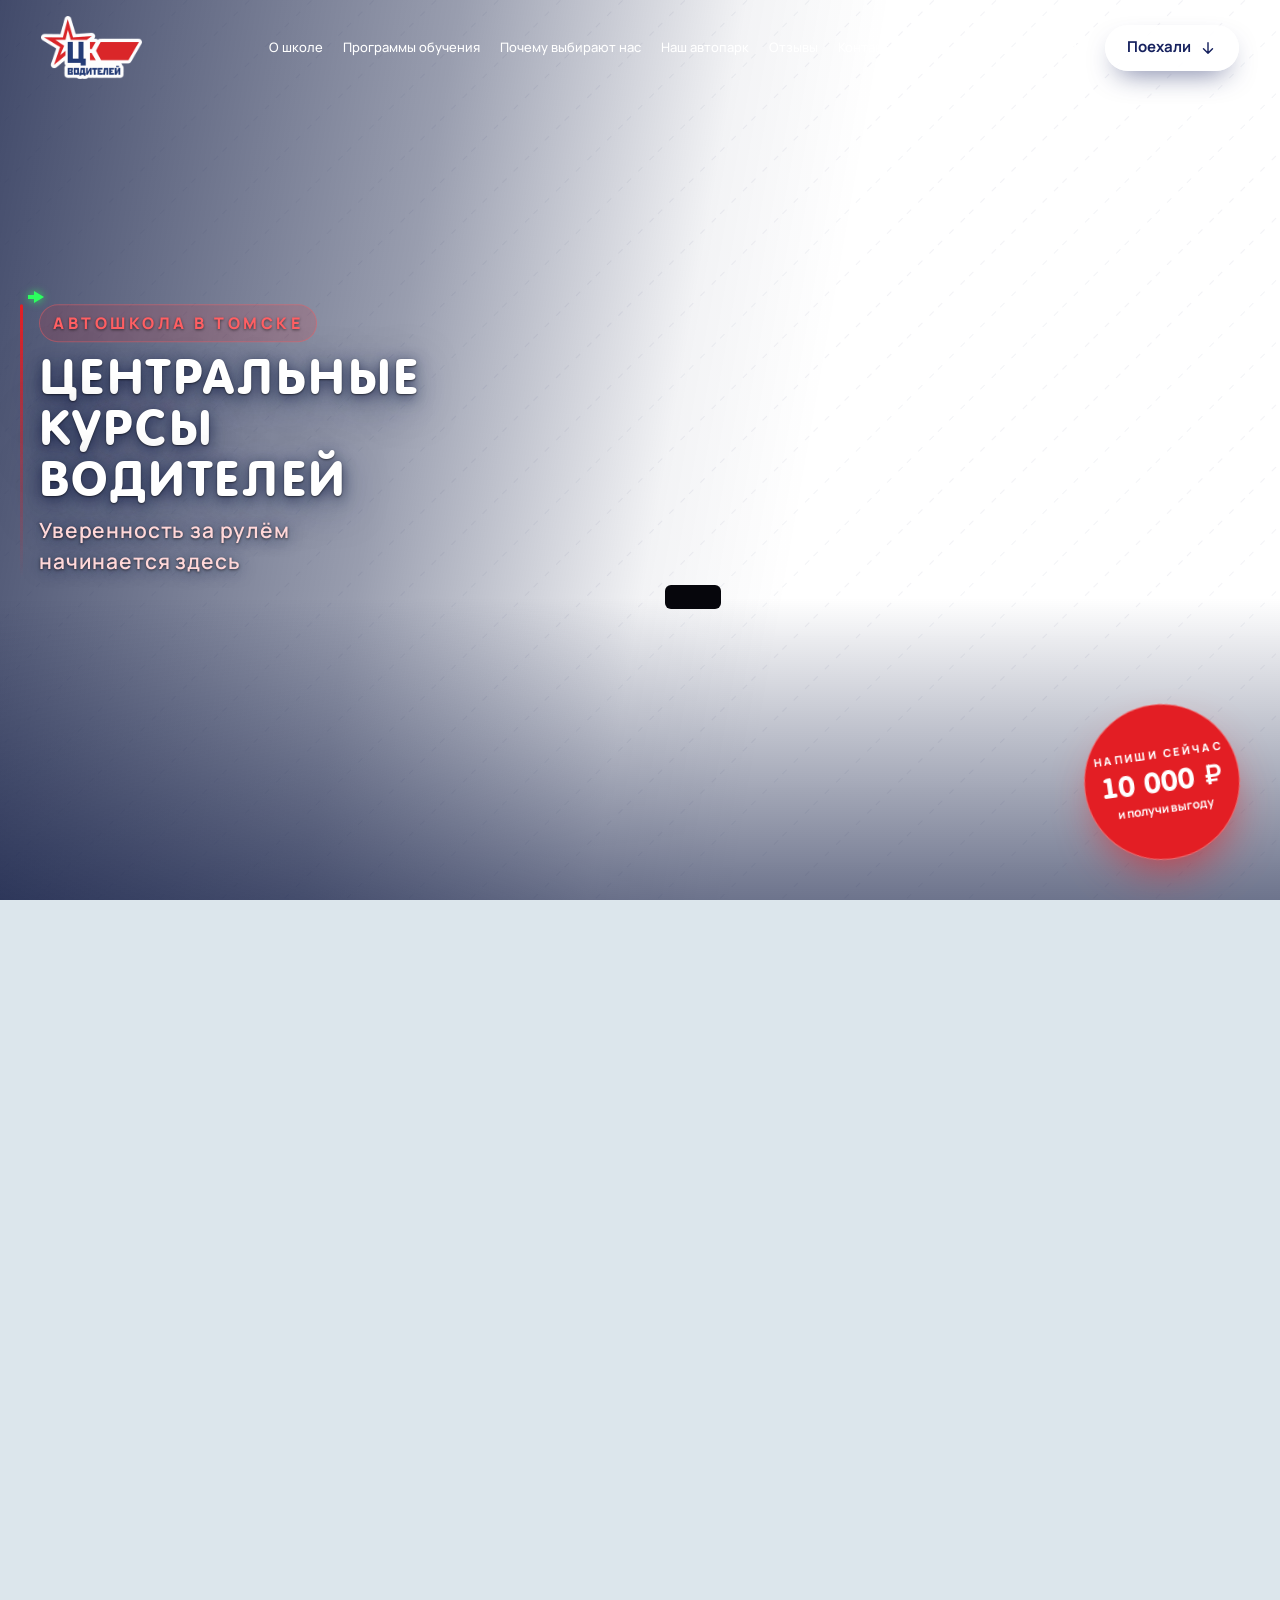
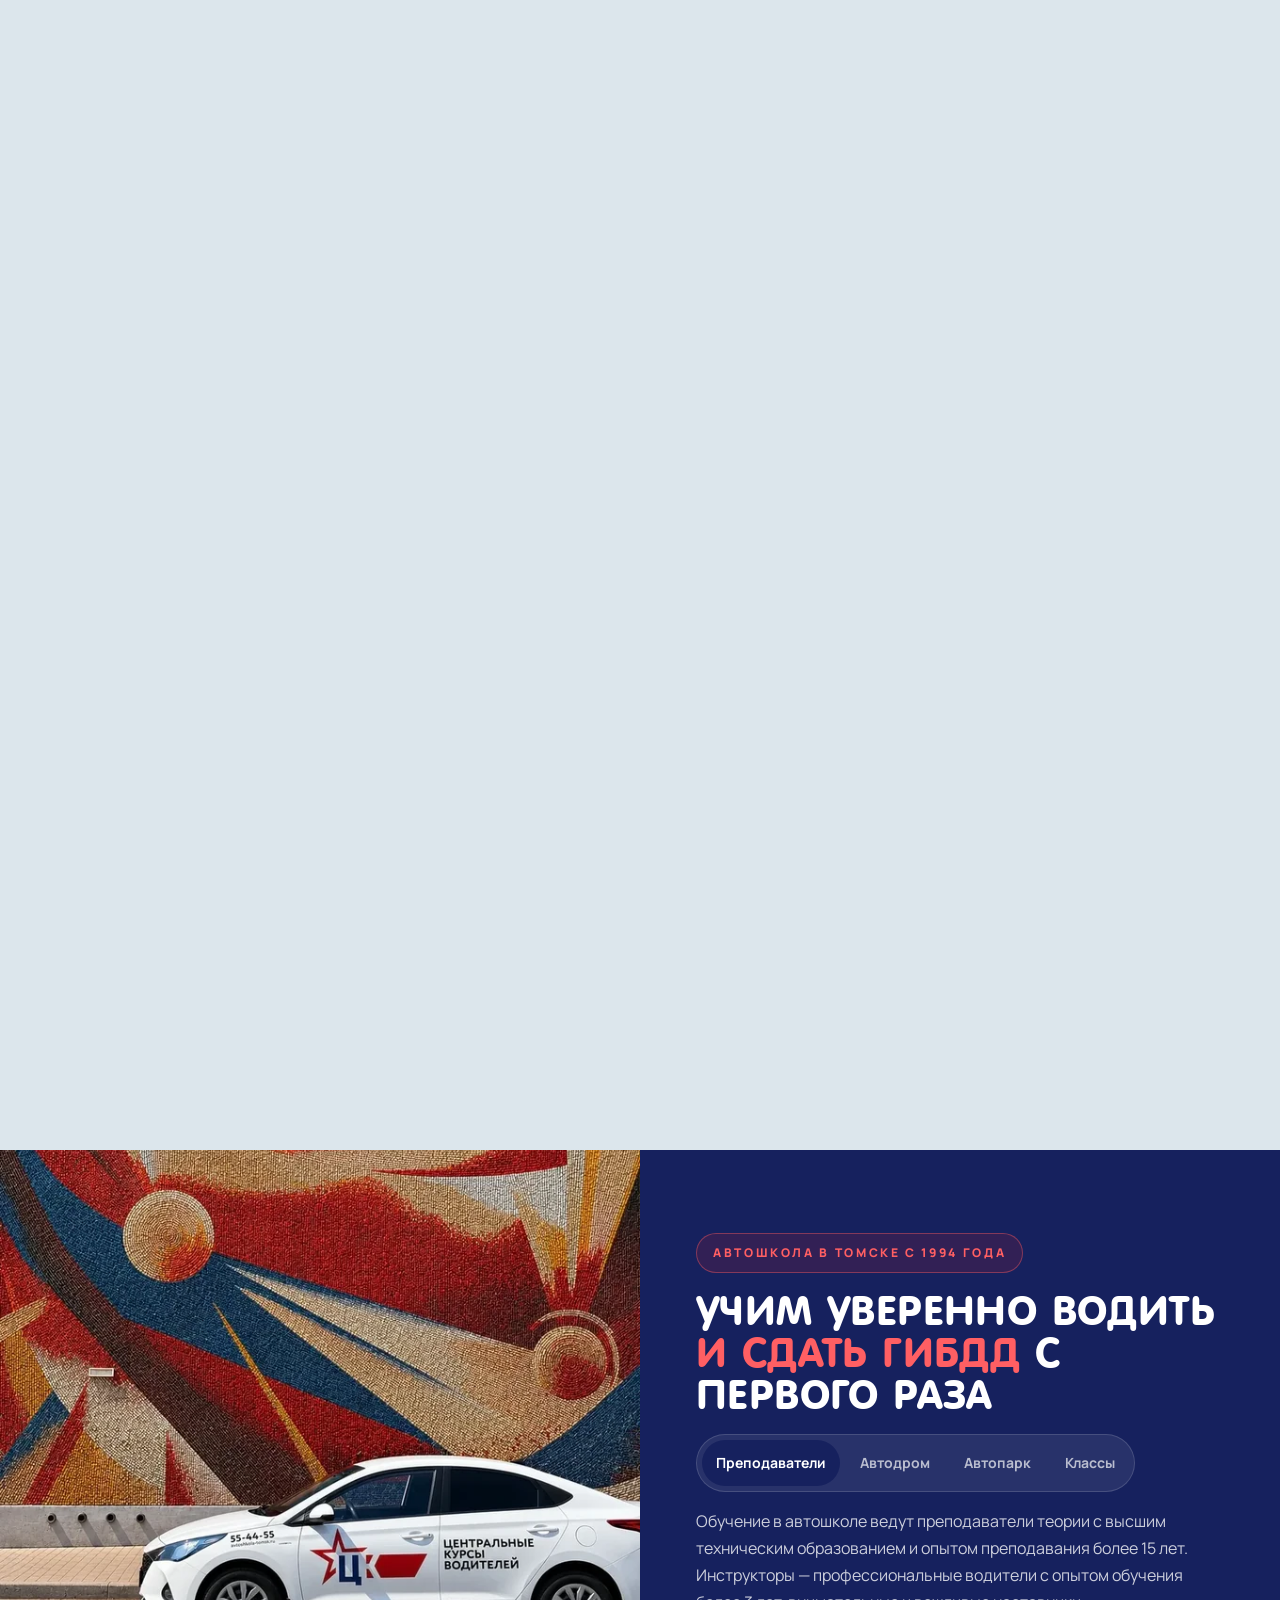
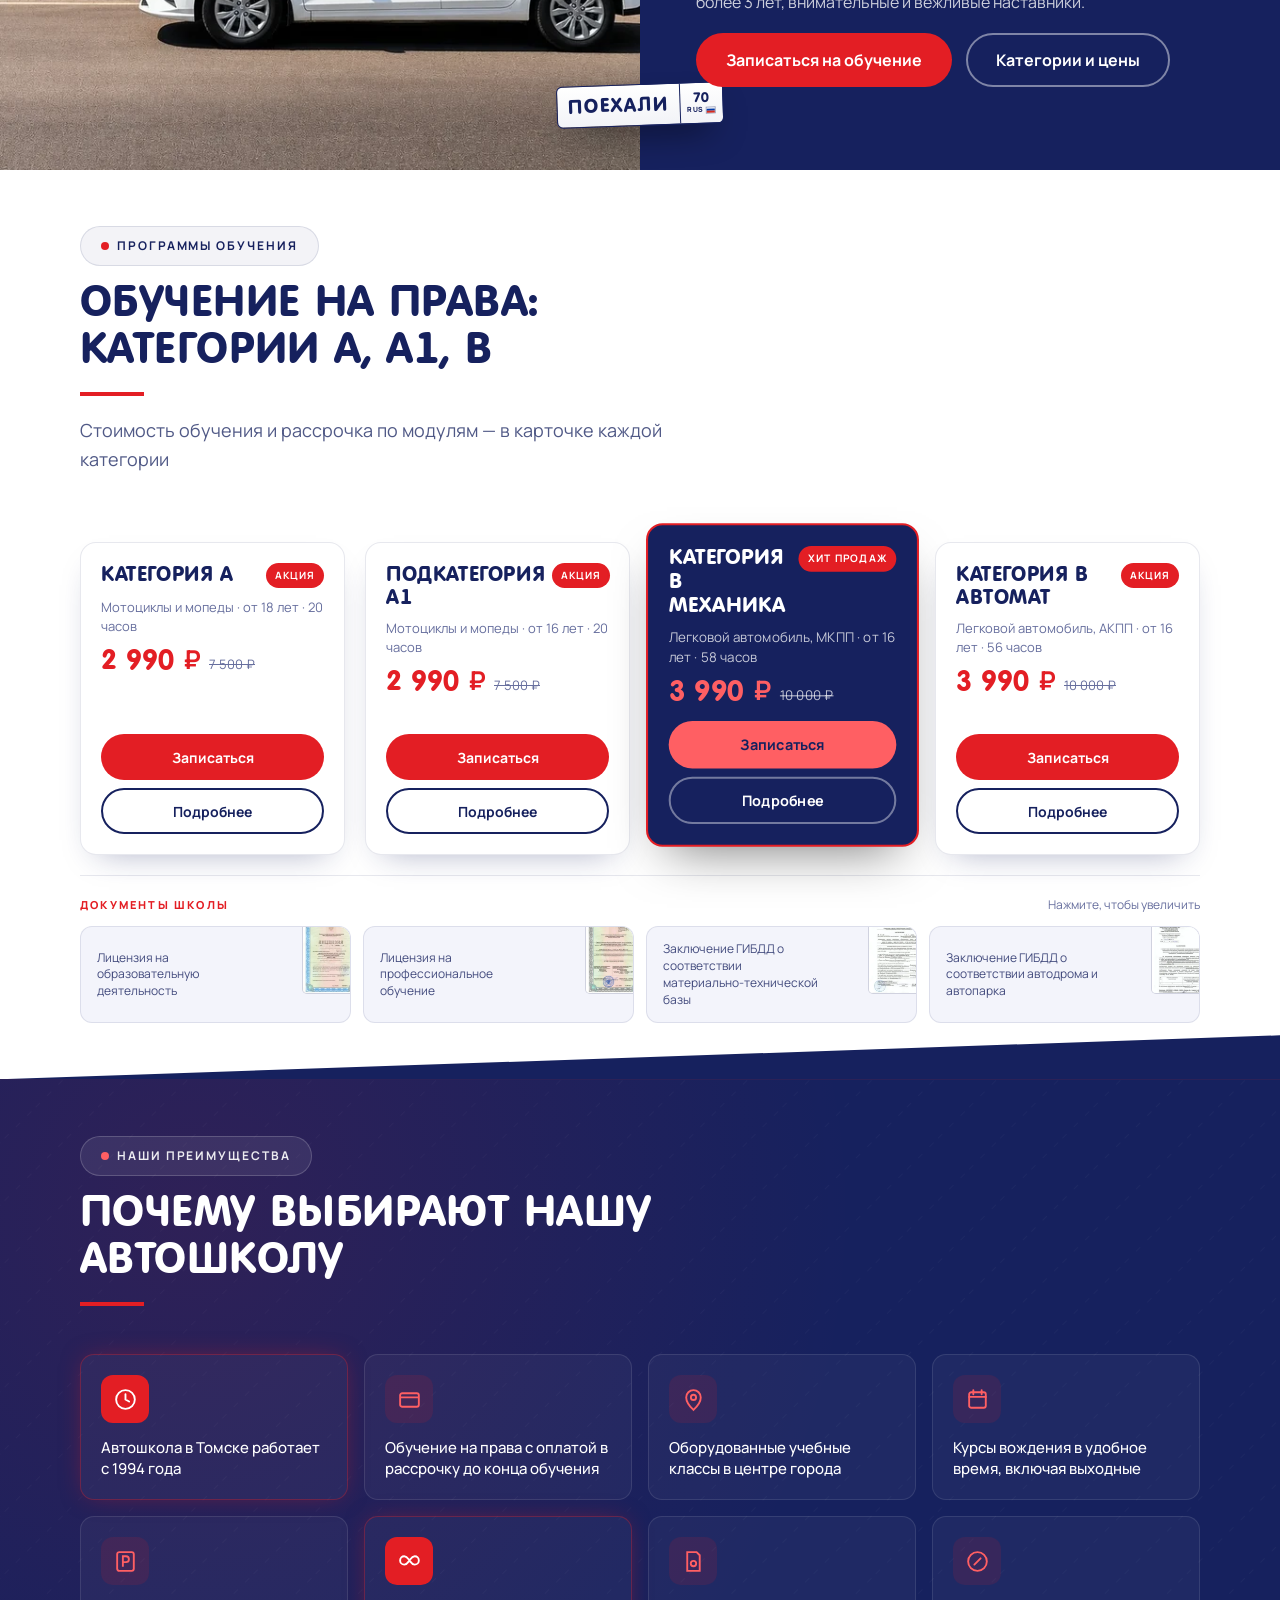
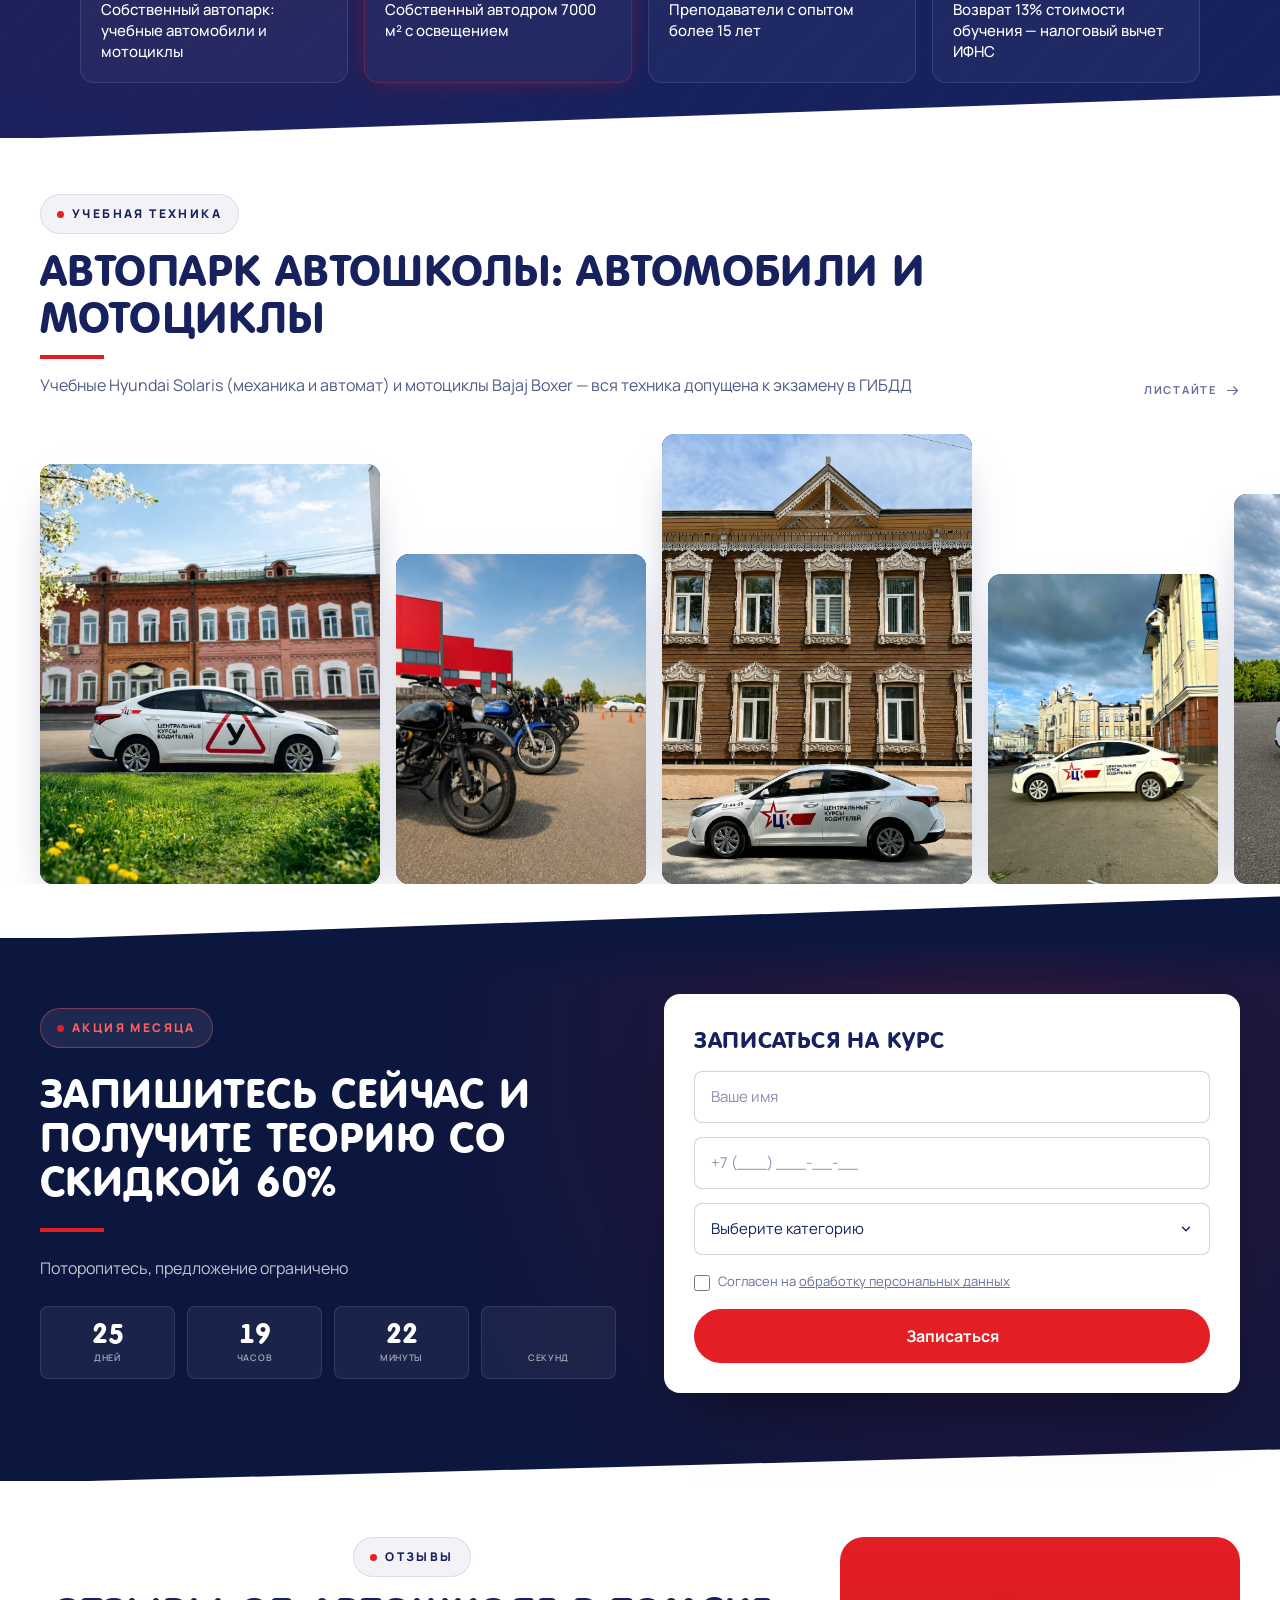
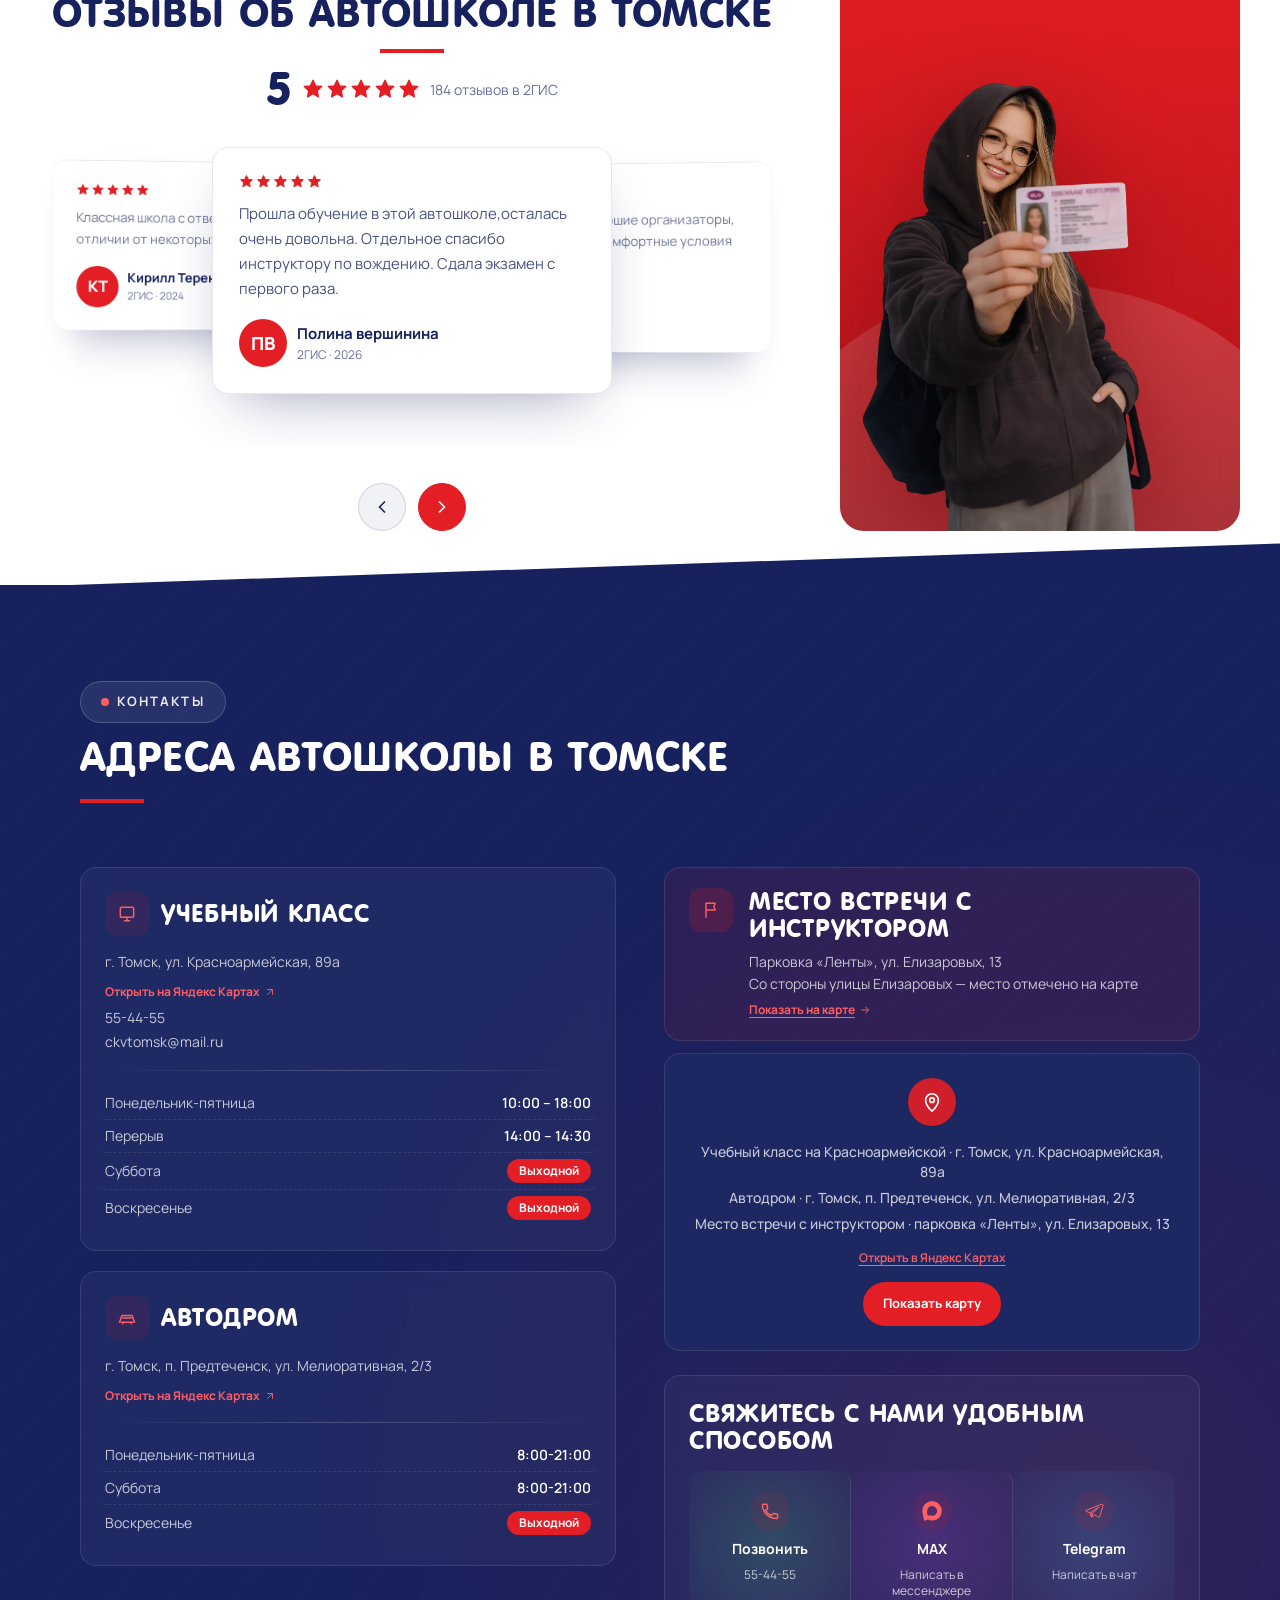
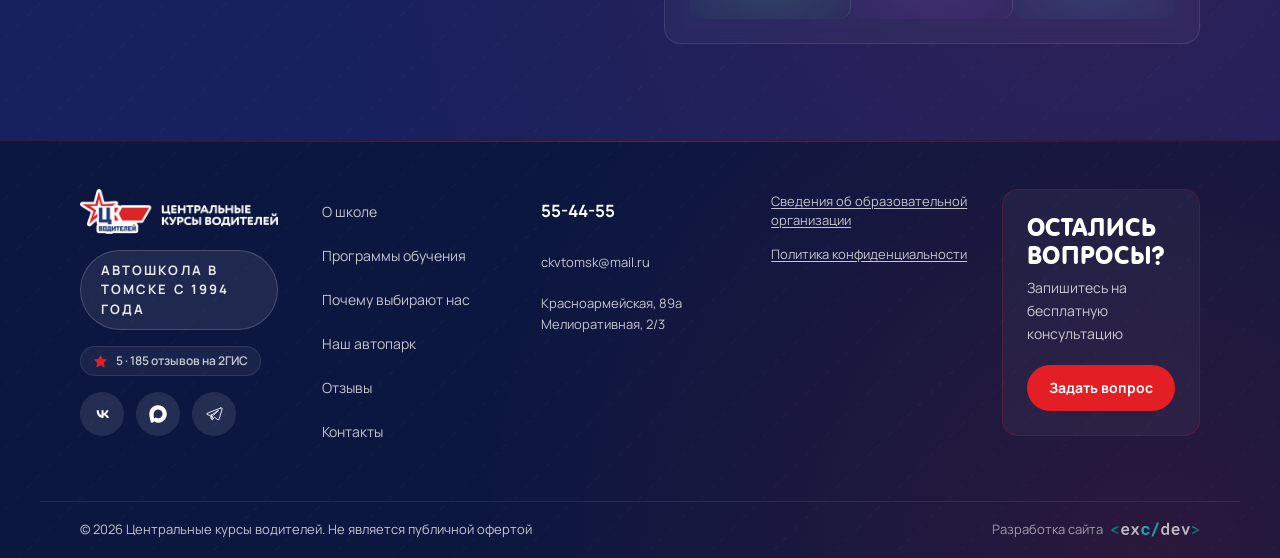
==== commit 40dc6acc: "Превью: dev @ 84df0f7" ====
--- a/index.html
+++ b/index.html
@@ -110,8 +110,14 @@
 
   <link rel="icon" href="assets/logo/favicon.png" type="image/png">
   <link rel="apple-touch-icon" sizes="180x180" href="assets/logo/apple-touch-icon.png">
-  <link rel="preload" as="image" href="images/hero_poster.webp" fetchpriority="high">
-  <link rel="preload" as="image" href="images/cabin_screen_bg.webp" fetchpriority="high">
+  <!-- Разбивка по брейкпоинту — тот же порог 767/768px, что у heroBgSrc в
+       initApp() (там решается, decode() какого файла ждёт revealApp) и у
+       фона #preload-poster в base.css. Без неё мобильный безусловно тянул
+       cabin_screen_bg.webp (не нужен ему вообще, только десктопному фону
+       заглушки) вперемешку с нужным hero_poster.webp — конкуренция за
+       канал в самый критичный момент первого экрана. -->
+  <link rel="preload" as="image" href="images/hero_poster.webp" media="(max-width: 767px)" fetchpriority="high">
+  <link rel="preload" as="image" href="images/cabin_screen_bg.webp" media="(min-width: 768px)" fetchpriority="high">
   <!-- Логотип шапки — LCP-элемент на мобильных, а шапка монтируется из JS в
        body и в пререндер-снапшот не попадает: сканер предзагрузки не видит
        запрос в разметке и находит файл слишком поздно (Lighthouse:
@@ -133,7 +139,7 @@
        подряд вместо одного. -->
   <link rel="preload" as="font" href="fonts/FuturaRound.woff2" type="font/woff2" crossorigin>
   <link rel="preload" as="font" href="fonts/Manrope-subset.woff2" type="font/woff2" crossorigin>
-  <link rel="stylesheet" href="styles.build.css?v=c6ff0018">
+  <link rel="stylesheet" href="styles.build.css?v=22715027">
   <!-- Чистый vanilla JS, без сборки — React/Babel/Framer Motion удалены после миграции. -->
   <script>
     /* ========================================================================
@@ -528,13 +534,13 @@
           '<div data-footer-badge></div>' +
           '<a href="' + REVIEWS_2GIS_URL + '" target="_blank" rel="noopener noreferrer" class="inline-flex items-center gap-2 rounded-full bg-paper/[0.06] border border-paper/10 px-3 py-1.5 text-[var(--text-on-dark)] text-xs font-semibold hover:border-red/30 hover:text-paper transition">' +
             buildStarIcon(true) +
-            // Рейтинг и число отзывов здесь зашиты строкой: подвал строится в
-            // тулките синхронно, а reviews.json грузится позже и только секцией
-            // отзывов. Третья копия — fallback-константа REVIEWS_FALLBACK ниже.
-            // Сверено с карточкой 2ГИС 422740746055984 03.09.2026 (176 отзывов;
-            // оценок там больше, 2ГИС считает их отдельно). При обновлении
-            // править все три места — см. CLAUDE.md.
-            "<span>4.8 · 176 отзывов на 2ГИС</span>" +
+            // Рейтинг и число отзывов берём из REVIEWS_FALLBACK.meta (ниже в
+            // файле, но это forward-reference работает: подвал строится в
+            // buildSiteFooter(), а она вызывается уже после того, как
+            // REVIEWS_FALLBACK успел проинициализироваться). Так у index.html
+            // остаётся одно место правки на цифры, а не два. reviews.json —
+            // источник для остальных мест, см. CLAUDE.md.
+            "<span>" + REVIEWS_FALLBACK.meta.rating + " · " + REVIEWS_FALLBACK.meta.count + " отзывов на 2ГИС</span>" +
           "</a>" +
           '<div class="flex items-center gap-3" data-footer-social></div>';
         colAbout.querySelector("[data-footer-badge]").replaceWith(
@@ -619,7 +625,14 @@
         // сетки, всегда последняя (правило 4 handoff «Шапка и подвал»).
         const bottomBar = document.createElement("div");
         bottomBar.className = "shell site-footer-offer relative z-10 text-[var(--text-on-dark)]";
-        bottomBar.innerHTML = "<p>© 2026 Центральные курсы водителей. Не является публичной офертой</p>";
+        bottomBar.innerHTML =
+          '<div class="site-footer-offer-row">' +
+            '<p>© 2026 Центральные курсы водителей. Не является публичной офертой</p>' +
+            '<a class="footer-dev-credit" href="https://exclusivedev.ru/" target="_blank" rel="noopener noreferrer nofollow" aria-label="Разработка сайта — exc/dev">' +
+              '<span class="footer-dev-credit-text">Разработка сайта</span>' +
+              '<img src="assets/logo/exclusivedev-logo.svg" alt="exc/dev" width="90" height="15" loading="lazy" />' +
+            '</a>' +
+          '</div>';
         footer.appendChild(bottomBar);
 
         root.appendChild(footer);
@@ -633,6 +646,9 @@
         overlay.className = "fixed inset-0 z-[100] flex items-center justify-center p-4";
         overlay.style.opacity = "0";
         overlay.style.pointerEvents = "none";
+        // Закрытая модалка прозрачна, но без inert её кнопки оставались бы
+        // в Tab-обходе страницы. Переключается вместе с pointerEvents.
+        overlay.inert = true;
         overlay.style.transition = "opacity 250ms ease";
         overlay.setAttribute("role", "dialog");
         overlay.setAttribute("aria-modal", "true");
@@ -767,6 +783,7 @@
           lastFocused = document.activeElement instanceof HTMLElement ? document.activeElement : null;
           lockPageScroll();
           overlay.style.pointerEvents = "auto";
+          overlay.inert = false;
           overlay.style.opacity = "1";
           scroller.scrollTop = 0;
           requestAnimationFrame(() => {
@@ -791,6 +808,7 @@
           isOpen = false;
           overlay.style.opacity = "0";
           overlay.style.pointerEvents = "none";
+          overlay.inert = true;
           content.style.opacity = "0";
           content.style.translate = "0 24px";
           content.style.scale = "0.97";
@@ -2222,23 +2240,35 @@
 
       const REVIEWS_FALLBACK = {
         // Fallback на случай недоступного reviews.json — держать в согласии
-        // с ним и со строкой в подвале (сверено 03.09.2026).
-        meta: { rating: 4.8, count: 176 },
+        // с ним (сверено 14.10.2026 по карточке 2ГИС 422740746055984: рейтинг
+        // «5» без десятых, 185 отзывов). Строка в подвале берёт rating/count
+        // отсюда же — см. REVIEWS_FALLBACK.meta ниже в buildSiteFooter.
+        //
+        // Тексты — дословные цитаты из 2ГИС (без сокращений и правок);
+        // отбор по месту на карточке — какие тексты влезают в карточку
+        // целиком, замеряется живым браузером перед правкой (не на глаз).
+        meta: { rating: 5, count: 185 },
         reviews: [
-          { id: 1, author: "Соня Сафронова", initials: "СС", color: "blue", date: "2026", rating: 5, source: "2ГИС", category: "Категория В (автомат)", instructor: "Влад", verified: true,
-            text: "Долго выбирала школу — важно было, чтобы к каждому ученику относились внимательно. Здесь так и есть: на все вопросы отвечают, всё объясняют. Инструктор Влад по автомату даёт крепкую базу. Сдала все экзамены с первого раза!" },
-          { id: 2, author: "Анастасия Коченова", initials: "АК", color: "green", date: "2026", rating: 5, source: "2ГИС", category: "Категория А", instructor: "Александр", verified: false,
-            text: "Училась на категорию А, сдала с первого раза. У школы свой ухоженный автодром — очень удобно. Инструктор Александр — спокойный и по делу, все советы всегда в точку. Если пойду на категорию В, то только сюда." },
-          { id: 3, author: "Виктория Раскевич", initials: "ВР", color: "orange", date: "2024", rating: 5, source: "2ГИС", category: "Категория А", instructor: "Александр Базаджи", verified: false,
-            text: "Училась на категорию А ещё в 2024 году — это была моя мечта! Инструктор Александр Базаджи всё понятно объяснял, очень терпеливый. В день экзамена мне нездоровилось, но команда школы позаботилась и поддержала. Сдала всё с первого раза." },
-          { id: 4, author: "Марина Альбрехт", initials: "МА", color: "red", date: "2025", rating: 5, source: "2ГИС", category: "Категория В", instructor: "Артём Середа", verified: false,
-            text: "Огромная благодарность всей команде школы! Отдельное спасибо инструктору Артёму Середе — он научил меня по-настоящему уверенно водить и был рядом на каждом этапе. Знания, поддержка и тёплое отношение — рекомендую от всей души." },
-          { id: 5, author: "Антон Тараненко", initials: "АТ", color: "green", date: "2025", rating: 5, source: "2ГИС", category: "Категория А", instructor: null, verified: false,
-            text: "Первый раз учился в этой школе на категорию В ещё в 2006 году. Спустя годы вернулся за категорией А — и не прогадал: снова всему научили, сдал с первого раза, да ещё и скидку как постоянному клиенту сделали." },
-          { id: 6, author: "Виталий Карапотин", initials: "ВК", color: "orange", date: "2025", rating: 5, source: "2ГИС", category: null, instructor: null, verified: false,
-            text: "Инструкторы грамотные и отзывчивые, всё по-честному — никто не пытается взять с тебя лишнего. Главное — не лениться самому, а остальное школа обеспечит." },
-          { id: 7, author: "Алина Симиренко", initials: "АС", color: "green", date: "2025", rating: 5, source: "2ГИС", category: "Категория В", instructor: "Артём", verified: false,
-            text: "Инструктор Артём поддерживал меня от первого занятия и до самого экзамена, верил в меня, когда я сама сомневалась. Огромная благодарность за этот путь — эмоции после сдачи не забуду никогда." },
+          { id: 1, author: "Полина вершинина", initials: "ПВ", color: "red", date: "2026", rating: 5, source: "2ГИС", category: null, instructor: null, verified: true,
+            text: "Прошла обучение в этой автошколе,осталась очень довольна. Отдельное спасибо инструктору по вождению. Сдала экзамен с первого раза." },
+          { id: 2, author: "Ярослав Курилов", initials: "ЯК", color: "green", date: "2026", rating: 5, source: "2ГИС", category: null, instructor: null, verified: false,
+            text: "Отличная автошкола, хорошие организаторы, отличные инструкторы, комфортные условия обучения." },
+          { id: 3, author: "Валерия Синицина", initials: "ВС", color: "blue", date: "2026", rating: 5, source: "2ГИС", category: null, instructor: "Артём", verified: false,
+            text: "Хорошая автошкола! Сдала все экзамены с первого раза благодаря самому лучшему инструктору Артёму🙏🏻" },
+          { id: 4, author: "Тимофей Тим", initials: "ТТ", color: "orange", date: "2026", rating: 5, source: "2ГИС", category: "Категория А1", instructor: null, verified: true,
+            text: "Учился на категорию А1,всем большое спасибо за обучение. Катаюсь и радуюсь" },
+          { id: 5, author: "Алексей Шафран", initials: "АШ", color: "red", date: "2026", rating: 5, source: "2ГИС", category: "Категория А", instructor: null, verified: true,
+            text: "Обучение на категорию А. Успешная сдача с первого раза." },
+          { id: 6, author: "Максим Кондрашов", initials: "МК", color: "blue", date: "2026", rating: 5, source: "2ГИС", category: "Категория А", instructor: null, verified: false,
+            text: "Отличная автошкола, сдал все с первого раза на кат. А, скорее всего на В буду здесь же учиться." },
+          { id: 7, author: "Станислав Эрикович", initials: "СЭ", color: "orange", date: "2026", rating: 5, source: "2ГИС", category: null, instructor: null, verified: false,
+            text: "Хорошая автошкола сдал с первого раза рекомендую!!!" },
+          { id: 8, author: "Тая Власова", initials: "ТВ", color: "blue", date: "2025", rating: 5, source: "2ГИС", category: null, instructor: null, verified: false,
+            text: "Отличная школа, в Гаи сдала с первой попытки, рекомендую 👍" },
+          { id: 9, author: "Сергей Казанцев", initials: "СК", color: "green", date: "2025", rating: 5, source: "2ГИС", category: "Категория А1", instructor: null, verified: false,
+            text: "Сдал на права А1 категории. Инструктор на теории объяснял понятно и внятно. На практике даже почти без инструктора обошёлся, быстро привык, так как уже имелся опыт. Всё понравилось, балаклаву подарили" },
+          { id: 10, author: "Кирилл Терентьев", initials: "КТ", color: "red", date: "2024", rating: 5, source: "2ГИС", category: null, instructor: null, verified: false,
+            text: "Классная школа с ответственным подходом,в отличии от некоторых." },
         ],
       };
 
@@ -2366,11 +2396,21 @@
           const total = state.reviews.length;
           const avgRating = state.meta && state.meta.rating != null ? state.meta.rating : state.reviews.reduce((s, r) => s + r.rating, 0) / total;
           const reviewsCount = state.meta && state.meta.count != null ? state.meta.count : total;
-
+          // Целое число (рейтинг «5») показываем без десятых — toFixed(1) дал
+          // бы «5,0», а у этой карточки 2ГИС десятых нет вовсе (см. CLAUDE.md).
+          const ratingFigure = avgRating % 1 === 0 ? String(avgRating) : avgRating.toFixed(1).replace(".", ",");
+
+          // Счётчик сразу содержит итоговое число — его же видит бот без JS
+          // и prerender-снапшот (tools/prerender.mjs снимает DOM без скролла
+          // секции в вьюпорт, поэтому сам startCountUp ниже у него не
+          // запускается, а .reviews-rating-count-value раньше застывал на
+          // «0», см. CLAUDE.md). У живого пользователя с анимацией
+          // startCountUp сбрасывает его на «0» и считает заново при попадании
+          // секции в вьюпорт — см. ниже.
           ratingRow.innerHTML =
-            '<span class="reviews-rating-figure">' + avgRating.toFixed(1).replace(".", ",") + "</span>" +
+            '<span class="reviews-rating-figure">' + ratingFigure + "</span>" +
             '<span class="reviews-rating-stars">' + buildStarRatingHtml(avgRating) + "</span>" +
-            '<span class="reviews-rating-count"><span class="reviews-rating-count-value">0</span> отзывов в 2ГИС</span>';
+            '<span class="reviews-rating-count"><span class="reviews-rating-count-value">' + reviewsCount.toLocaleString("ru-RU") + "</span> отзывов в 2ГИС</span>";
 
           const countEl = ratingRow.querySelector(".reviews-rating-count-value");
           let countUpStarted = false;
@@ -2380,6 +2420,7 @@
             countUpStarted = true;
             if (metaCountObserver) metaCountObserver.disconnect();
             if (reducedMotion) { countEl.textContent = reviewsCount.toLocaleString("ru-RU"); return; }
+            countEl.textContent = "0";
             const duration = 1200;
             const start = performance.now();
             function tick(now) {
@@ -2826,8 +2867,8 @@
             "</div>" +
             '<p class="text-[var(--text-on-dark)] text-sm">г. Томск, ул. Красноармейская, 89а</p>' +
             '<a href="' + YMAP_LINK_KRASNOARMEYSKAYA + '" target="_blank" rel="noopener noreferrer" class="inline-flex items-center gap-1 text-[var(--red-light)] text-xs font-bold hover:underline mt-1 py-2 -my-2">Открыть на Яндекс Картах<svg viewBox="0 0 24 24" width="12" height="12" fill="none" stroke="currentColor" stroke-width="1.8"><path d="M7 17L17 7M7 7h10v10" stroke-linecap="round" stroke-linejoin="round" /></svg></a>' +
-            '<p class="text-[var(--text-on-dark)] text-sm mt-1"><a href="tel:+73822554455" class="hover:text-[var(--red-light)]">55-44-55</a></p>' +
-            '<p class="text-[var(--text-on-dark)] text-sm"><a href="mailto:ckvtomsk@mail.ru" class="hover:text-[var(--red-light)]">ckvtomsk@mail.ru</a></p>' +
+            '<p class="text-[var(--text-on-dark)] text-sm mt-1"><a href="tel:+73822554455" class="min-h-6 inline-flex items-center hover:text-[var(--red-light)]">55-44-55</a></p>' +
+            '<p class="text-[var(--text-on-dark)] text-sm"><a href="mailto:ckvtomsk@mail.ru" class="min-h-6 inline-flex items-center hover:text-[var(--red-light)]">ckvtomsk@mail.ru</a></p>' +
             '<div class="contact-card-divider mt-4 pt-4">' + buildWorkingHoursRows(WORKING_HOURS_SCHEDULE[0].rows) + "</div>" +
           "</div>" +
           '<div class="contact-card-premium rounded-2xl border border-paper/10 bg-paper/[0.04] backdrop-blur-sm hover:bg-paper/[0.07] hover:border-red/30 p-6">' +
@@ -3195,9 +3236,14 @@
           }, hideDelay);
         }
 
+        // Фокус на переключатель возвращают только закрытия «изнутри» — клик
+        // по нему и Esc, как burgerBtn.focus() у мобильного меню. Клик вне
+        // попапа и прокрутка фокус не трогают: пользователь ушёл в другое место.
         toggleBtn.addEventListener("click", () => {
-          if (isOpen) closePopup();
-          else openPopup();
+          if (isOpen) {
+            closePopup();
+            toggleBtn.focus();
+          } else openPopup();
         });
 
         document.addEventListener("mousedown", (e) => {
@@ -3207,7 +3253,13 @@
           if (isOpen && !rootEl.contains(e.target)) closePopup();
         }, { passive: true });
         document.addEventListener("keydown", (e) => {
-          if (e.key === "Escape" && isOpen) closePopup();
+          if (e.key === "Escape" && isOpen) {
+            // Иначе фокус со скрытой ссылки попапа падает на body. Если он
+            // был вне виджета (попап открыли мышью), Esc его не забирает.
+            const focusInWidget = rootEl.contains(document.activeElement);
+            closePopup();
+            if (focusInWidget) toggleBtn.focus();
+          }
         });
 
         // Точка, после которой хиро можно считать пройденным.
@@ -3248,6 +3300,8 @@
         }
 
         let ticking = false;
+        // Нижний ярус подвала ищется лениво: виджет может смонтироваться раньше него.
+        let footerOfferEl = null;
 
         function update() {
           ticking = false;
@@ -3259,15 +3313,28 @@
           opacity = Math.min(1, Math.max(0, opacity));
           rootEl.style.opacity = String(opacity);
           const visible = y >= rp;
-          rootEl.style.pointerEvents = visible ? "auto" : "none";
+          // Открытый попап держит виджет доступным, даже если порог появления
+          // сдвинулся (resize) — иначе inert выбил бы фокус из открытого меню.
+          const sideActive = visible || isOpen;
+          rootEl.style.pointerEvents = sideActive ? "auto" : "none";
+          rootEl.inert = !sideActive;
 
           const rp2 = scrollTopRevealPoint();
           const from2 = rp2 - 1;
           const to2 = rp2 + 80;
           let opacity2 = (y - from2) / (to2 - from2);
           opacity2 = Math.min(1, Math.max(0, opacity2));
-          scrollTopRootEl.style.opacity = String(opacity2);
-          scrollTopRootEl.style.pointerEvents = y >= rp2 ? "auto" : "none";
+          // Как только верх нижнего яруса подвала вошёл в экран, «Наверх»
+          // прячется: иначе в конце прокрутки кнопка ложится на этот ярус
+          // (подпись разработчика, строка оферты).
+          if (!footerOfferEl) footerOfferEl = document.querySelector("footer .site-footer-offer");
+          const footerOfferInView = !!footerOfferEl && footerOfferEl.getBoundingClientRect().top < window.innerHeight;
+          scrollTopRootEl.style.opacity = footerOfferInView ? "0" : String(opacity2);
+          // Недоступная для мыши кнопка недоступна и с клавиатуры: inert
+          // убирает группу из Tab-обхода и дерева доступности.
+          const scrollTopActive = !footerOfferInView && y >= rp2;
+          scrollTopRootEl.style.pointerEvents = scrollTopActive ? "auto" : "none";
+          scrollTopRootEl.inert = !scrollTopActive;
         }
 
         function onScroll() {
@@ -3417,6 +3484,8 @@
           const contactsTop = contactsEl ? contactsEl.getBoundingClientRect().top : Infinity;
           const visible = aboutTop <= 0 && contactsTop >= window.innerHeight;
           dockEl.classList.toggle("is-visible", visible);
+          // Без .is-visible плашка прозрачна — и не должна ловить Tab.
+          dockEl.inert = !visible;
           if (!visible) closeDock();
         }
 
@@ -3647,6 +3716,9 @@
         mobileMenu.className = "xl:hidden fixed inset-0 z-[60] mobile-nav-panel flex flex-col";
         mobileMenu.style.opacity = "0";
         mobileMenu.style.pointerEvents = "none";
+        // Ниже 1280 закрытая панель скрыта одним opacity: без inert её пункты
+        // оставались бы в Tab-обходе. Переключается вместе с pointerEvents.
+        mobileMenu.inert = true;
         if (!reduced) mobileMenu.style.transition = "opacity 250ms ease";
         mobileMenu.setAttribute("role", "dialog");
         mobileMenu.setAttribute("aria-modal", "true");
@@ -3805,6 +3877,7 @@
           header.style.borderBottom = "none";
           mobileMenu.style.opacity = "1";
           mobileMenu.style.pointerEvents = "auto";
+          mobileMenu.inert = false;
           prevBodyOverflow = document.body.style.overflow;
           document.body.style.overflow = "hidden";
           document.addEventListener("keydown", handleMobileMenuKeydown);
@@ -3822,6 +3895,7 @@
           updateHeaderScrim();
           mobileMenu.style.opacity = "0";
           mobileMenu.style.pointerEvents = "none";
+          mobileMenu.inert = true;
           document.body.style.overflow = prevBodyOverflow;
           document.removeEventListener("keydown", handleMobileMenuKeydown);
           burgerBtn.focus();
@@ -4123,9 +4197,13 @@
       // .hero-promo-sticker / .hero-promo-sticker--inline в base.css.
       function buildHeroPromoStickerContent() {
         const tpl = document.createElement("template");
+        // Пробелы между спанами — для доступного имени: без них textContent
+        // даёт «сейчас10 000 ₽и», это не подстрока aria-label, и падает
+        // label-content-name-mismatch. Стикер — flex-контейнер, текстовый узел
+        // из одних пробелов он не рендерит (тот же приём, что у .hero-promo-pill).
         tpl.innerHTML =
-          '<span class="hps-eyebrow">Напиши сейчас</span>' +
-          '<span class="hps-amount">10 000 ₽</span>' +
+          '<span class="hps-eyebrow">Напиши сейчас</span>' + ' ' +
+          '<span class="hps-amount">10 000 ₽</span>' + ' ' +
           '<span class="hps-caption">и получи выгоду</span>';
         return tpl.content;
       }
@@ -4304,7 +4382,7 @@
           const sticker = document.createElement("a");
           sticker.href = "#promo";
           sticker.className = "hero-promo-sticker hero-promo-sticker--inline";
-          sticker.setAttribute("aria-label", "Напиши сейчас и получи выгоду 10 000 ₽ — записаться");
+          sticker.setAttribute("aria-label", "Напиши сейчас 10 000 ₽ и получи выгоду — записаться");
           sticker.append(buildHeroPromoStickerContent());
           sticker.addEventListener("click", (e) => {
             if (onOpenLead) { e.preventDefault(); onOpenLead(); }
@@ -4457,7 +4535,7 @@
           const promoStickerReduced = document.createElement("a");
           promoStickerReduced.href = "#promo";
           promoStickerReduced.className = "hero-promo-sticker hero-promo-sticker--reduced";
-          promoStickerReduced.setAttribute("aria-label", "Напиши сейчас и получи выгоду 10 000 ₽ — записаться");
+          promoStickerReduced.setAttribute("aria-label", "Напиши сейчас 10 000 ₽ и получи выгоду — записаться");
           promoStickerReduced.appendChild(buildHeroPromoStickerContent());
           promoStickerReduced.addEventListener("click", (e) => {
             if (onOpenLead) {
@@ -4552,7 +4630,7 @@
         // "transform 250ms, opacity 350ms", а инлайн перебивал бы и hover-
         // трансформ (применялся бы рывком), и переопределение под
         // prefers-reduced-motion — инлайн сильнее медиазапроса.
-        promoSticker.setAttribute("aria-label", "Напиши сейчас и получи выгоду 10 000 ₽ — записаться");
+        promoSticker.setAttribute("aria-label", "Напиши сейчас 10 000 ₽ и получи выгоду — записаться");
         promoSticker.appendChild(buildHeroPromoStickerContent());
         promoSticker.addEventListener("click", (e) => {
           if (onOpenLead) {
@@ -5029,18 +5107,27 @@
     position: fixed;
     inset: 0;
     background-color: var(--hero-loading-bg, #dce6ec);
-    background-image: url('images/cabin_screen_bg.webp');
     background-size: cover;
     background-position: center;
-    /* Поверх #root, а не под ним: внутри #root лежит пререндер-снапшот, и
+    /* Картинка фона — в base.css (.preload-poster-bg, @media по тому же
+       767/768px порогу, что у heroBgSrc в initApp()): на десктопе/планшете
+       cabin_screen_bg.webp (как раньше), на мобильном — hero_poster.webp
+       (тот же файл, decode() которого там ждёт revealApp — заглушке незачем
+       тащить соседний файл, которым мобильный экран не пользуется). Замер
+       (сравнение кадра object-position:center 35% у итогового <img> против
+       background-position:center у заглушки, 360/390/412×823) показал
+       разницу пикселей ≤1/255 — на портретных мобильных пропорциях это
+       смещение математически не даёт вертикального переполнения кадра,
+       поэтому срабатывает один общий background-position: center.
+       Поверх #root, а не под ним: внутри #root лежит пререндер-снапшот, и
        Chrome успевает отрисовать его до того, как парсер дойдёт до скрипта
        затирания ниже (проверено скринкастом при CPU x6/x20 — без этого слоя
        снапшот мелькает десктопной раскладкой). Постер и так задуман как
        загрузочная заглушка на всё время сборки DOM; удаляет его revealApp. */
     z-index: 2;
-  "></div>
+  " class="preload-poster-bg"></div>
   <div id="root" style="position: relative; z-index: 1;">
-<div id="top" class="relative min-h-screen bg-navy"><div id="hero" style="background: var(--hero-loading-bg);"><div data-header-theme="dark" data-header-scrim="none" class="relative w-full" style="height: 100vh;"><div class="sticky top-0 h-screen w-full overflow-hidden bg-paper"><div class="hero-title-scrim" aria-hidden="true" style=""></div><div class="hero-top-reveal-scrim is-visible" aria-hidden="true"></div><h1 class="hero-windshield-title" aria-label="Автошкола «Центральные курсы водителей» в Томске — обучение на права категорий А, А1, В" style="left: 1.69235%; top: 49%;"><span class="htb-row"><span class="htb-bar" aria-hidden="true"></span><span class="htb-lines"><span class="htb-line htb-line-1">Автошкола в Томске</span><span class="htb-line htb-line-2">Центральные курсы водителей</span><span class="htb-line htb-line-3">Уверенность за рулём начинается здесь</span></span></span></h1><div class="absolute inset-0 z-0 bg-paper" aria-hidden="true"><svg class="absolute inset-0 w-full h-full opacity-[0.06]" preserveAspectRatio="none"><defs><pattern id="heroDiagonalLines" width="44" height="44" patternTransform="rotate(45)" patternUnits="userSpaceOnUse"><line x1="0" y1="0" x2="0" y2="44" stroke="#16215e" stroke-width="1.8" stroke-dasharray="6 10"></line></pattern></defs><rect width="100%" height="100%" fill="url(#heroDiagonalLines)"></rect></svg></div><div class="absolute inset-0 w-full h-full" style="clip-path: polygon(0% 0%, 100% 0%, 100% 100%, 0% 100%);"><video class="absolute inset-0 w-full h-full object-cover" fetchpriority="high" preload="auto" autoplay="" loop="" playsinline="" data-prerender-src="video/autoschool_hero_parking_loop_1080p.mp4" data-prerender-poster="images/hero_poster.webp" style="transform: scale(1);"></video></div><div class="hero-stats-scrim" aria-hidden="true"></div><div class="hero-stats-grid"><div class="hero-stat-tile"><span class="hero-stat-tile-figure">30+</span><span class="hero-stat-tile-caption">лет работы на рынке</span></div><div class="hero-stat-tile"><span class="hero-stat-tile-figure">20 000+</span><span class="hero-stat-tile-caption">выпускников</span></div><div class="hero-stat-tile"><span class="hero-stat-tile-figure">95%</span><span class="hero-stat-tile-caption">сдача с 1 раза</span></div><div class="hero-stat-tile"><span class="hero-stat-tile-figure">7 000 м²</span><span class="hero-stat-tile-caption">автодром</span></div></div><a href="#promo" class="hero-promo-sticker hero-promo-sticker--reduced" aria-label="Напиши сейчас и получи выгоду 10 000 ₽ — записаться"><span class="hps-eyebrow">Напиши сейчас</span><span class="hps-amount">10 000 ₽</span><span class="hps-caption">и получи выгоду</span></a></div></div></div><div><section id="about" data-header-theme="dark" class="about-section bg-navy relative overflow-hidden"><div class="about-grid"><div class="about-photo-shell" style=""><div class="about-photo-frame"><picture class="about-photo-picture"><source media="(max-width: 1023px)" width="680" height="907" data-prerender-srcset="images/about-car-mobile.webp"><img alt="Учебный автомобиль ЦКВ у мозаичного панно в Томске" loading="lazy" fetchpriority="low" class="about-photo" data-prerender-src="images/about-car.webp"></picture></div><div class="about-plate" aria-hidden="true"><span class="about-plate-poehali">ПОЕХАЛИ</span><span class="about-plate-region"><span class="about-plate-region-number">70</span><span class="about-plate-region-bottom"><span class="about-plate-rus">RUS</span><span class="about-plate-flag"><span style="background:#ffffff"></span><span style="background:#0039a6"></span><span style="background:#d52b1e"></span></span></span></span></div></div><div class="about-text" style=""><div class="section-badge is-dark">Автошкола в Томске с 1994 года</div><h2 class="about-heading text-paper">Учим уверенно водить <span class="text-red-light">и сдать ГИБДД</span> с первого раза</h2><div class="about-tabs-block"><div role="tablist" class="about-tabs-bar"><button type="button" role="tab" data-tab-key="teachers" class="about-tabs-tab is-active" aria-selected="true" tabindex="0">Преподаватели</button><button type="button" role="tab" data-tab-key="track" class="about-tabs-tab" aria-selected="false" tabindex="-1">Автодром</button><button type="button" role="tab" data-tab-key="fleet" class="about-tabs-tab" aria-selected="false" tabindex="-1">Автопарк</button><button type="button" role="tab" data-tab-key="classes" class="about-tabs-tab" aria-selected="false" tabindex="-1">Классы</button></div><p class="about-tabs-copy" style="min-height: 116px;">Обучение в автошколе ведут преподаватели теории с высшим техническим образованием и опытом преподавания более 15 лет. Инструкторы — профессиональные водители с опытом обучения более 3 лет, внимательные и вежливые наставники.</p></div><div class="about-buttons"><button type="button" class="btn-primary whitespace-nowrap">Записаться на обучение</button><a href="#programs" class="about-btn-outline whitespace-nowrap">Категории и цены</a></div></div></div></section></div><div><section id="programs" data-header-theme="light" class="programs-section bg-paper relative z-10"><div class="shell"><div class="max-w-2xl mb-12 section-eyebrow-compact" style=""><div class="section-badge mb-3"><span class="section-badge-dot" aria-hidden="true"></span>Программы обучения</div><h2 class="section-heading-lg text-navy">Обучение на права: категории А, А1, В</h2><div class="w-16 h-1 bg-red mt-5 mb-5"></div><p class="body-lg">Стоимость обучения и рассрочка по модулям — в карточке каждой категории</p></div><div class="programs-grid"><article class="program-card" style=""><div class="program-card-header"><h3 class="program-card-title">Категория А</h3><span class="program-badge flex-none">Акция</span></div><p class="program-card-desc">Мотоциклы и мопеды · от 18 лет · 20 часов</p><div class="program-card-price-row"><span class="program-card-price">2 990 ₽</span><span class="program-card-price-old">7 500 ₽</span></div><div class="program-card-buttons"><button type="button" class="program-card-btn program-card-btn--primary" style="transform: translate(0px, 0px) scale(1);">Записаться</button><button type="button" class="program-card-btn program-card-btn--outline" style="transform: translate(0px, 0px) scale(1);">Подробнее</button></div></article><article class="program-card" style=""><div class="program-card-header"><h3 class="program-card-title">Подкатегория А1</h3><span class="program-badge flex-none">Акция</span></div><p class="program-card-desc">Мотоциклы и мопеды · от 16 лет · 20 часов</p><div class="program-card-price-row"><span class="program-card-price">2 990 ₽</span><span class="program-card-price-old">7 500 ₽</span></div><div class="program-card-buttons"><button type="button" class="program-card-btn program-card-btn--primary" style="transform: translate(0px, 0px) scale(1);">Записаться</button><button type="button" class="program-card-btn program-card-btn--outline" style="transform: translate(0px, 0px) scale(1);">Подробнее</button></div></article><article class="program-card program-card--featured" style=""><div class="program-card-header"><h3 class="program-card-title">Категория В Механика</h3><span class="program-badge flex-none">Хит продаж</span></div><p class="program-card-desc">Легковой автомобиль, МКПП · от 16 лет · 58 часов</p><div class="program-card-price-row"><span class="program-card-price">3 990 ₽</span><span class="program-card-price-old">10 000 ₽</span></div><div class="program-card-buttons"><button type="button" class="program-card-btn program-card-btn--primary" style="transform: translate(0px, 0px) scale(1);">Записаться</button><button type="button" class="program-card-btn program-card-btn--outline" style="transform: translate(0px, 0px) scale(1);">Подробнее</button></div></article><article class="program-card" style=""><div class="program-card-header"><h3 class="program-card-title">Категория В Автомат</h3><span class="program-badge flex-none">Акция</span></div><p class="program-card-desc">Легковой автомобиль, АКПП · от 16 лет · 56 часов</p><div class="program-card-price-row"><span class="program-card-price">3 990 ₽</span><span class="program-card-price-old">10 000 ₽</span></div><div class="program-card-buttons"><button type="button" class="program-card-btn program-card-btn--primary" style="transform: translate(0px, 0px) scale(1);">Записаться</button><button type="button" class="program-card-btn program-card-btn--outline" style="transform: translate(0px, 0px) scale(1);">Подробнее</button></div></article></div><div class="programs-licenses"><div class="programs-licenses-head"><span class="programs-licenses-kicker">Документы школы</span><span class="programs-licenses-hint">Нажмите, чтобы увеличить</span></div><div class="licenses-grid"><button type="button" class="licenses-peek-tile" style=""><span class="licenses-peek-scan" aria-hidden="true"><img alt="" loading="lazy" data-prerender-src="images/license-1-thumb.webp"></span><span class="licenses-peek-caption">Лицензия на образовательную деятельность</span></button><button type="button" class="licenses-peek-tile" style=""><span class="licenses-peek-scan" aria-hidden="true"><img alt="" loading="lazy" data-prerender-src="images/license-2-thumb.webp"></span><span class="licenses-peek-caption">Лицензия на профессиональное обучение</span></button><button type="button" class="licenses-peek-tile" style=""><span class="licenses-peek-scan" aria-hidden="true"><img alt="" loading="lazy" data-prerender-src="images/license-3-thumb.webp"></span><span class="licenses-peek-caption">Заключение ГИБДД о соответствии материально-технической базы</span></button><button type="button" class="licenses-peek-tile" style=""><span class="licenses-peek-scan" aria-hidden="true"><img alt="" loading="lazy" data-prerender-src="images/license-4-thumb.webp"></span><span class="licenses-peek-caption">Заключение ГИБДД о соответствии автодрома и автопарка</span></button></div></div></div><div aria-hidden="true" class="section-divider-mobile absolute bottom-0 left-0 w-full h-[26px] sm:h-[44px] pointer-events-none z-20" style="background: rgb(22, 33, 94); clip-path: polygon(0px 100%, 100% 0px, 100% 100%);"></div></section></div><div><section id="why" data-header-theme="dark" class="why-section bg-navy relative z-10 border-y border-red/10 overflow-hidden"><div class="absolute inset-0 opacity-[0.04]" aria-hidden="true"><svg class="absolute inset-0 w-full h-full" preserveAspectRatio="none"><defs><pattern id="whyDiagonalLines" width="44" height="44" patternTransform="rotate(45)" patternUnits="userSpaceOnUse"><line x1="0" y1="0" x2="0" y2="44" stroke="#ffffff" stroke-width="1.5" stroke-dasharray="6 10"></line></pattern></defs><rect width="100%" height="100%" fill="url(#whyDiagonalLines)"></rect></svg></div><div class="absolute inset-0" aria-hidden="true" style="background: radial-gradient(circle at 15% 20%, rgba(227,30,36,0.12), transparent 55%);"></div><div class="shell relative z-10"><div class="max-w-2xl mb-12 on-dark section-eyebrow-compact" style=""><div class="section-badge is-dark mb-3"><span class="section-badge-dot" aria-hidden="true"></span>Наши преимущества</div><h2 class="section-heading-lg text-paper">Почему выбирают нашу автошколу</h2><div class="w-16 h-1 bg-red mt-5 mb-5"></div></div><div class="why-grid"><div class="why-tile why-tile--priority why-card-priority" style="transform-style: preserve-3d;"><span class="why-tile-icon"><svg viewBox="0 0 24 24" style="width:52%;height:52%;"><path d="M12 7v5l3.5 2M12 21a9 9 0 1 0 0-18 9 9 0 0 0 0 18Z" stroke="currentColor" stroke-width="1.8" stroke-linecap="round" fill="none"></path></svg></span><span class="why-tile-text">Автошкола в Томске работает с 1994 года</span></div><div class="why-tile" style="transform-style: preserve-3d;"><span class="why-tile-icon"><svg viewBox="0 0 24 24" style="width:52%;height:52%;"><rect x="3" y="6" width="18" height="13" rx="2" stroke="currentColor" stroke-width="1.8" fill="none"></rect><path d="M3 10h18" stroke="currentColor" stroke-width="1.8" fill="none"></path></svg></span><span class="why-tile-text">Обучение на права с оплатой в рассрочку до конца обучения</span></div><div class="why-tile" style="transform-style: preserve-3d;"><span class="why-tile-icon"><svg viewBox="0 0 24 24" style="width:52%;height:52%;"><path d="M12 22s7-6.6 7-12a7 7 0 1 0-14 0c0 5.4 7 12 7 12z" stroke="currentColor" stroke-width="1.8" fill="none"></path><circle cx="12" cy="10" r="2.5" stroke="currentColor" stroke-width="1.8" fill="none"></circle></svg></span><span class="why-tile-text">Оборудованные учебные классы в центре города</span></div><div class="why-tile" style="transform-style: preserve-3d;"><span class="why-tile-icon"><svg viewBox="0 0 24 24" style="width:52%;height:52%;"><rect x="4" y="5" width="16" height="15" rx="2" stroke="currentColor" stroke-width="1.8" fill="none"></rect><path d="M4 9.5h16M8 3v4M16 3v4" stroke="currentColor" stroke-width="1.8" stroke-linecap="round"></path></svg></span><span class="why-tile-text">Курсы вождения в удобное время, включая выходные</span></div><div class="why-tile" style="transform-style: preserve-3d;"><span class="why-tile-icon"><svg viewBox="0 0 24 24" style="width:52%;height:52%;"><rect x="4" y="3" width="16" height="18" rx="2" stroke="currentColor" stroke-width="1.8" fill="none"></rect><path d="M9.5 17V7h3a2.8 2.8 0 1 1 0 5.6h-3" stroke="currentColor" stroke-width="1.8" fill="none"></path></svg></span><span class="why-tile-text">Собственный автопарк: учебные автомобили и мотоциклы</span></div><div class="why-tile why-tile--priority why-card-priority" style="transform-style: preserve-3d;"><span class="why-tile-icon"><svg viewBox="0 0 24 24" style="width:52%;height:52%;"><path d="M7 15a4 4 0 1 1 0-8c2.5 0 3.5 2 5 4s2.5 4 5 4a4 4 0 1 0 0-8c-2.5 0-3.5 2-5 4s-2.5 4-5 4z" stroke="currentColor" stroke-width="1.8" fill="none"></path></svg></span><span class="why-tile-text">Собственный автодром 7000 м² с освещением</span></div><div class="why-tile" style="transform-style: preserve-3d;"><span class="why-tile-icon"><svg viewBox="0 0 24 24" style="width:52%;height:52%;"><path d="M6 3h9l3 3v15H6V3Z" stroke="currentColor" stroke-width="1.8" fill="none"></path><circle cx="12" cy="14" r="2.6" stroke="currentColor" stroke-width="1.8" fill="none"></circle></svg></span><span class="why-tile-text">Преподаватели с опытом более 15 лет</span></div><div class="why-tile" style="transform-style: preserve-3d;"><span class="why-tile-icon"><svg viewBox="0 0 24 24" style="width:52%;height:52%;"><circle cx="12" cy="12" r="9" stroke="currentColor" stroke-width="1.8" fill="none"></circle><path d="M9 15 15 9" stroke="currentColor" stroke-width="1.8" stroke-linecap="round"></path></svg></span><span class="why-tile-text">Возврат 13% стоимости обучения — налоговый вычет ИФНС</span></div></div></div><div aria-hidden="true" class="section-divider-mobile absolute bottom-0 left-0 w-full h-[26px] sm:h-[44px] pointer-events-none z-20" style="background: rgb(255, 255, 255); clip-path: polygon(0px 100%, 100% 0px, 100% 100%);"></div></section></div><div><section id="fleet" data-header-theme="light" class="fleet-section bg-paper relative z-10"><div class="fleet-head"><div class="fleet-head-text" style=""><span class="fleet-badge"><span class="fleet-badge-dot" aria-hidden="true"></span>Учебная техника</span><h2 class="fleet-heading">Автопарк автошколы: автомобили и мотоциклы</h2><span class="fleet-heading-rule" aria-hidden="true"></span><p class="fleet-lead">Учебные Hyundai Solaris (механика и автомат) и мотоциклы Bajaj Boxer — вся техника допущена к экзамену в ГИБДД</p></div><span class="fleet-hint">Листайте<svg viewBox="0 0 24 24" aria-hidden="true"><path d="M4 12h15M14 6l6 6-6 6" stroke="currentColor" stroke-width="1.9" fill="none" stroke-linecap="round" stroke-linejoin="round"></path></svg></span></div><div class="fleet-track"><span class="fleet-frame fleet-frame--1" style=""><img alt="" loading="lazy" data-prerender-src="images/fleet-1.webp" style="object-position: 50% 55%;"></span><span class="fleet-frame fleet-frame--2" style=""><img alt="" loading="lazy" data-prerender-src="images/fleet-2.webp" style="object-position: 50% 55%;"></span><span class="fleet-frame fleet-frame--3" style=""><img alt="" loading="lazy" data-prerender-src="images/fleet-3.webp" style="object-position: 50% 100%;"></span><span class="fleet-frame fleet-frame--4" style=""><img alt="" loading="lazy" data-prerender-src="images/fleet-4.webp" style="object-position: 50% 100%;"></span><span class="fleet-frame fleet-frame--5" style=""><img alt="" loading="lazy" data-prerender-src="images/fleet-5.webp" style="object-position: 50% 55%;"></span><span class="fleet-frame fleet-frame--6" style=""><img alt="" loading="lazy" data-prerender-src="images/fleet-6.webp" style="object-position: 50% 68%;"></span><span class="fleet-track-spacer" aria-hidden="true"></span></div><div aria-hidden="true" class="section-divider-mobile absolute bottom-0 left-0 w-full h-[26px] sm:h-[44px] pointer-events-none z-20" style="background: rgb(12, 23, 64); clip-path: polygon(0px 100%, 100% 0px, 100% 100%);"></div></section></div><div><section id="promo" data-header-theme="dark" class="promo-section relative overflow-hidden"><div class="promo-accent" aria-hidden="true"></div><div class="promo-inner"><div class="promo-offer" style=""><span class="promo-badge"><span class="promo-badge-dot" aria-hidden="true"></span>Акция месяца</span><h2 class="promo-heading">Запишитесь сейчас и получите теорию со скидкой 60%</h2><span class="promo-heading-rule" aria-hidden="true"></span><p class="promo-lead">Поторопитесь, предложение ограничено</p><div class="promo-timer" data-prerender-skip="" aria-hidden="true" data-built="1"></div><p class="sr-only" aria-live="polite" data-prerender-skip=""></p></div><form novalidate="" class="promo-form" style=""><h3 class="promo-form-title">Записаться на курс</h3><div ym-hide-content=""><label for="promo-name" class="sr-only">Ваше имя</label><input type="text" id="promo-name" name="name" autocomplete="name" class="field input-glow w-full" data-field="name" ym-disable-keys="" required="" placeholder="Ваше имя" aria-describedby="promo-name-error"><p id="promo-name-error" class="field-error mt-1" aria-live="polite" hidden=""></p></div><div ym-hide-content=""><label for="promo-phone" class="sr-only">Телефон</label><input type="tel" id="promo-phone" name="phone" autocomplete="tel" inputmode="tel" class="field input-glow w-full" data-field="phone" ym-disable-keys="" required="" placeholder="+7 (___) ___-__-__" aria-describedby="promo-phone-error"><p id="promo-phone-error" class="field-error mt-1" aria-live="polite" hidden=""></p></div><div><label for="promo-category" class="sr-only">Категория обучения</label><select id="promo-category" name="category" class="field input-glow w-full" data-field="category" required="" aria-describedby="promo-category-error"><option value="" disabled="" selected="">Выберите категорию</option><option value="Категория А">Категория А</option><option value="Подкатегория А1">Подкатегория А1</option><option value="Категория В Механика">Категория В Механика</option><option value="Категория В Автомат">Категория В Автомат</option><option value="Ещё не знаю">Ещё не знаю</option></select><p id="promo-category-error" class="field-error mt-1" aria-live="polite" hidden=""></p></div><label for="promo-consent" class="checkbox-agree flex items-start gap-2 text-xs text-[var(--text-muted)] select-none py-1"><input type="checkbox" required="" id="promo-consent" name="consent" class="mt-0.5 accent-red w-4 h-4 shrink-0" data-field="agree"><span>Согласен на <a href="privacy.html" target="_blank" rel="noopener" class="underline hover:text-[var(--text-strong)] transition">обработку персональных данных</a></span></label><div class="sr-only" aria-hidden="true"><label for="promo-hp">Оставьте это поле пустым</label><input type="text" id="promo-hp" name="hp_website" tabindex="-1" autocomplete="off" data-field="hp"></div><button type="submit" class="btn-primary promo-form-submit" style="transform: translate(0px, 0px) scale(1);">Записаться</button></form></div><div class="promo-cut" aria-hidden="true"></div></section></div><div><section id="reviews" data-header-theme="light" class="reviews-section bg-paper relative z-10"><div class="reviews-layout"><div class="reviews-main"><div class="reviews-head" style=""><span class="reviews-badge"><span class="reviews-badge-dot" aria-hidden="true"></span>Отзывы</span><h2 class="reviews-heading">Отзывы об автошколе в Томске</h2><span class="reviews-heading-rule" aria-hidden="true"></span><div class="reviews-rating-row"><span class="reviews-rating-figure">4,8</span><span class="reviews-rating-stars"><div class="flex items-center gap-0.5"><svg viewBox="0 0 24 24" width="15" height="15" fill="#e31e24" stroke="#e31e24" stroke-width="1.5"><path d="M12 2.5l2.9 6.1 6.6.7-4.9 4.6 1.3 6.6-5.9-3.3-5.9 3.3 1.3-6.6-4.9-4.6 6.6-.7z" stroke-linejoin="round"></path></svg><svg viewBox="0 0 24 24" width="15" height="15" fill="#e31e24" stroke="#e31e24" stroke-width="1.5"><path d="M12 2.5l2.9 6.1 6.6.7-4.9 4.6 1.3 6.6-5.9-3.3-5.9 3.3 1.3-6.6-4.9-4.6 6.6-.7z" stroke-linejoin="round"></path></svg><svg viewBox="0 0 24 24" width="15" height="15" fill="#e31e24" stroke="#e31e24" stroke-width="1.5"><path d="M12 2.5l2.9 6.1 6.6.7-4.9 4.6 1.3 6.6-5.9-3.3-5.9 3.3 1.3-6.6-4.9-4.6 6.6-.7z" stroke-linejoin="round"></path></svg><svg viewBox="0 0 24 24" width="15" height="15" fill="#e31e24" stroke="#e31e24" stroke-width="1.5"><path d="M12 2.5l2.9 6.1 6.6.7-4.9 4.6 1.3 6.6-5.9-3.3-5.9 3.3 1.3-6.6-4.9-4.6 6.6-.7z" stroke-linejoin="round"></path></svg><svg viewBox="0 0 24 24" width="15" height="15" fill="#e31e24" stroke="#e31e24" stroke-width="1.5"><path d="M12 2.5l2.9 6.1 6.6.7-4.9 4.6 1.3 6.6-5.9-3.3-5.9 3.3 1.3-6.6-4.9-4.6 6.6-.7z" stroke-linejoin="round"></path></svg></div></span><span class="reviews-rating-count"><span class="reviews-rating-count-value">0</span> отзывов в 2ГИС</span></div></div><div class="reviews-scene" tabindex="0"><div class="review-card" aria-hidden="false" data-pos="active"><span class="review-card-stars"><div class="flex items-center gap-0.5"><svg viewBox="0 0 24 24" width="15" height="15" fill="#e31e24" stroke="#e31e24" stroke-width="1.5"><path d="M12 2.5l2.9 6.1 6.6.7-4.9 4.6 1.3 6.6-5.9-3.3-5.9 3.3 1.3-6.6-4.9-4.6 6.6-.7z" stroke-linejoin="round"></path></svg><svg viewBox="0 0 24 24" width="15" height="15" fill="#e31e24" stroke="#e31e24" stroke-width="1.5"><path d="M12 2.5l2.9 6.1 6.6.7-4.9 4.6 1.3 6.6-5.9-3.3-5.9 3.3 1.3-6.6-4.9-4.6 6.6-.7z" stroke-linejoin="round"></path></svg><svg viewBox="0 0 24 24" width="15" height="15" fill="#e31e24" stroke="#e31e24" stroke-width="1.5"><path d="M12 2.5l2.9 6.1 6.6.7-4.9 4.6 1.3 6.6-5.9-3.3-5.9 3.3 1.3-6.6-4.9-4.6 6.6-.7z" stroke-linejoin="round"></path></svg><svg viewBox="0 0 24 24" width="15" height="15" fill="#e31e24" stroke="#e31e24" stroke-width="1.5"><path d="M12 2.5l2.9 6.1 6.6.7-4.9 4.6 1.3 6.6-5.9-3.3-5.9 3.3 1.3-6.6-4.9-4.6 6.6-.7z" stroke-linejoin="round"></path></svg><svg viewBox="0 0 24 24" width="15" height="15" fill="#e31e24" stroke="#e31e24" stroke-width="1.5"><path d="M12 2.5l2.9 6.1 6.6.7-4.9 4.6 1.3 6.6-5.9-3.3-5.9 3.3 1.3-6.6-4.9-4.6 6.6-.7z" stroke-linejoin="round"></path></svg></div></span><p class="review-card-text">Долго выбирала школу — важно было, чтобы к каждому ученику относились внимательно. Здесь так и есть: на все вопросы отвечают, всё объясняют. Инструктор Влад по автомату даёт крепкую базу. Сдала все экзамены с первого раза!</p><span class="review-card-author"><span class="review-avatar" style="background:#16215e">СС</span><span class="review-author-meta"><span class="review-author-name">Соня Сафронова</span><span class="review-author-sub">2ГИС · 2026 · Категория В (автомат)</span></span></span></div><div class="review-card" aria-hidden="true" style="display: none;"><span class="review-card-stars"><div class="flex items-center gap-0.5"><svg viewBox="0 0 24 24" width="15" height="15" fill="#e31e24" stroke="#e31e24" stroke-width="1.5"><path d="M12 2.5l2.9 6.1 6.6.7-4.9 4.6 1.3 6.6-5.9-3.3-5.9 3.3 1.3-6.6-4.9-4.6 6.6-.7z" stroke-linejoin="round"></path></svg><svg viewBox="0 0 24 24" width="15" height="15" fill="#e31e24" stroke="#e31e24" stroke-width="1.5"><path d="M12 2.5l2.9 6.1 6.6.7-4.9 4.6 1.3 6.6-5.9-3.3-5.9 3.3 1.3-6.6-4.9-4.6 6.6-.7z" stroke-linejoin="round"></path></svg><svg viewBox="0 0 24 24" width="15" height="15" fill="#e31e24" stroke="#e31e24" stroke-width="1.5"><path d="M12 2.5l2.9 6.1 6.6.7-4.9 4.6 1.3 6.6-5.9-3.3-5.9 3.3 1.3-6.6-4.9-4.6 6.6-.7z" stroke-linejoin="round"></path></svg><svg viewBox="0 0 24 24" width="15" height="15" fill="#e31e24" stroke="#e31e24" stroke-width="1.5"><path d="M12 2.5l2.9 6.1 6.6.7-4.9 4.6 1.3 6.6-5.9-3.3-5.9 3.3 1.3-6.6-4.9-4.6 6.6-.7z" stroke-linejoin="round"></path></svg><svg viewBox="0 0 24 24" width="15" height="15" fill="#e31e24" stroke="#e31e24" stroke-width="1.5"><path d="M12 2.5l2.9 6.1 6.6.7-4.9 4.6 1.3 6.6-5.9-3.3-5.9 3.3 1.3-6.6-4.9-4.6 6.6-.7z" stroke-linejoin="round"></path></svg></div></span><p class="review-card-text"></p><span class="review-card-author"><span class="review-avatar" style="background:#1f6b45">АК</span><span class="review-author-meta"><span class="review-author-name">Анастасия Коченова</span><span class="review-author-sub">2ГИС · 2026 · Категория А</span></span></span></div><div class="review-card" aria-hidden="true" style="display: none;"><span class="review-card-stars"><div class="flex items-center gap-0.5"><svg viewBox="0 0 24 24" width="15" height="15" fill="#e31e24" stroke="#e31e24" stroke-width="1.5"><path d="M12 2.5l2.9 6.1 6.6.7-4.9 4.6 1.3 6.6-5.9-3.3-5.9 3.3 1.3-6.6-4.9-4.6 6.6-.7z" stroke-linejoin="round"></path></svg><svg viewBox="0 0 24 24" width="15" height="15" fill="#e31e24" stroke="#e31e24" stroke-width="1.5"><path d="M12 2.5l2.9 6.1 6.6.7-4.9 4.6 1.3 6.6-5.9-3.3-5.9 3.3 1.3-6.6-4.9-4.6 6.6-.7z" stroke-linejoin="round"></path></svg><svg viewBox="0 0 24 24" width="15" height="15" fill="#e31e24" stroke="#e31e24" stroke-width="1.5"><path d="M12 2.5l2.9 6.1 6.6.7-4.9 4.6 1.3 6.6-5.9-3.3-5.9 3.3 1.3-6.6-4.9-4.6 6.6-.7z" stroke-linejoin="round"></path></svg><svg viewBox="0 0 24 24" width="15" height="15" fill="#e31e24" stroke="#e31e24" stroke-width="1.5"><path d="M12 2.5l2.9 6.1 6.6.7-4.9 4.6 1.3 6.6-5.9-3.3-5.9 3.3 1.3-6.6-4.9-4.6 6.6-.7z" stroke-linejoin="round"></path></svg><svg viewBox="0 0 24 24" width="15" height="15" fill="#e31e24" stroke="#e31e24" stroke-width="1.5"><path d="M12 2.5l2.9 6.1 6.6.7-4.9 4.6 1.3 6.6-5.9-3.3-5.9 3.3 1.3-6.6-4.9-4.6 6.6-.7z" stroke-linejoin="round"></path></svg></div></span><p class="review-card-text"></p><span class="review-card-author"><span class="review-avatar" style="background:#b45309">ВР</span><span class="review-author-meta"><span class="review-author-name">Виктория Раскевич</span><span class="review-author-sub">2ГИС · 2024 · Категория А</span></span></span></div><div class="review-card" aria-hidden="true" style="display: none;"><span class="review-card-stars"><div class="flex items-center gap-0.5"><svg viewBox="0 0 24 24" width="15" height="15" fill="#e31e24" stroke="#e31e24" stroke-width="1.5"><path d="M12 2.5l2.9 6.1 6.6.7-4.9 4.6 1.3 6.6-5.9-3.3-5.9 3.3 1.3-6.6-4.9-4.6 6.6-.7z" stroke-linejoin="round"></path></svg><svg viewBox="0 0 24 24" width="15" height="15" fill="#e31e24" stroke="#e31e24" stroke-width="1.5"><path d="M12 2.5l2.9 6.1 6.6.7-4.9 4.6 1.3 6.6-5.9-3.3-5.9 3.3 1.3-6.6-4.9-4.6 6.6-.7z" stroke-linejoin="round"></path></svg><svg viewBox="0 0 24 24" width="15" height="15" fill="#e31e24" stroke="#e31e24" stroke-width="1.5"><path d="M12 2.5l2.9 6.1 6.6.7-4.9 4.6 1.3 6.6-5.9-3.3-5.9 3.3 1.3-6.6-4.9-4.6 6.6-.7z" stroke-linejoin="round"></path></svg><svg viewBox="0 0 24 24" width="15" height="15" fill="#e31e24" stroke="#e31e24" stroke-width="1.5"><path d="M12 2.5l2.9 6.1 6.6.7-4.9 4.6 1.3 6.6-5.9-3.3-5.9 3.3 1.3-6.6-4.9-4.6 6.6-.7z" stroke-linejoin="round"></path></svg><svg viewBox="0 0 24 24" width="15" height="15" fill="#e31e24" stroke="#e31e24" stroke-width="1.5"><path d="M12 2.5l2.9 6.1 6.6.7-4.9 4.6 1.3 6.6-5.9-3.3-5.9 3.3 1.3-6.6-4.9-4.6 6.6-.7z" stroke-linejoin="round"></path></svg></div></span><p class="review-card-text"></p><span class="review-card-author"><span class="review-avatar" style="background:#e31e24">МА</span><span class="review-author-meta"><span class="review-author-name">Марина Альбрехт</span><span class="review-author-sub">2ГИС · 2025 · Категория В</span></span></span></div><div class="review-card" aria-hidden="true" style="display: none;"><span class="review-card-stars"><div class="flex items-center gap-0.5"><svg viewBox="0 0 24 24" width="15" height="15" fill="#e31e24" stroke="#e31e24" stroke-width="1.5"><path d="M12 2.5l2.9 6.1 6.6.7-4.9 4.6 1.3 6.6-5.9-3.3-5.9 3.3 1.3-6.6-4.9-4.6 6.6-.7z" stroke-linejoin="round"></path></svg><svg viewBox="0 0 24 24" width="15" height="15" fill="#e31e24" stroke="#e31e24" stroke-width="1.5"><path d="M12 2.5l2.9 6.1 6.6.7-4.9 4.6 1.3 6.6-5.9-3.3-5.9 3.3 1.3-6.6-4.9-4.6 6.6-.7z" stroke-linejoin="round"></path></svg><svg viewBox="0 0 24 24" width="15" height="15" fill="#e31e24" stroke="#e31e24" stroke-width="1.5"><path d="M12 2.5l2.9 6.1 6.6.7-4.9 4.6 1.3 6.6-5.9-3.3-5.9 3.3 1.3-6.6-4.9-4.6 6.6-.7z" stroke-linejoin="round"></path></svg><svg viewBox="0 0 24 24" width="15" height="15" fill="#e31e24" stroke="#e31e24" stroke-width="1.5"><path d="M12 2.5l2.9 6.1 6.6.7-4.9 4.6 1.3 6.6-5.9-3.3-5.9 3.3 1.3-6.6-4.9-4.6 6.6-.7z" stroke-linejoin="round"></path></svg><svg viewBox="0 0 24 24" width="15" height="15" fill="#e31e24" stroke="#e31e24" stroke-width="1.5"><path d="M12 2.5l2.9 6.1 6.6.7-4.9 4.6 1.3 6.6-5.9-3.3-5.9 3.3 1.3-6.6-4.9-4.6 6.6-.7z" stroke-linejoin="round"></path></svg></div></span><p class="review-card-text"></p><span class="review-card-author"><span class="review-avatar" style="background:#1f6b45">АТ</span><span class="review-author-meta"><span class="review-author-name">Антон Тараненко</span><span class="review-author-sub">2ГИС · 2025 · Категория А</span></span></span></div><div class="review-card" aria-hidden="true" style="display: none;"><span class="review-card-stars"><div class="flex items-center gap-0.5"><svg viewBox="0 0 24 24" width="15" height="15" fill="#e31e24" stroke="#e31e24" stroke-width="1.5"><path d="M12 2.5l2.9 6.1 6.6.7-4.9 4.6 1.3 6.6-5.9-3.3-5.9 3.3 1.3-6.6-4.9-4.6 6.6-.7z" stroke-linejoin="round"></path></svg><svg viewBox="0 0 24 24" width="15" height="15" fill="#e31e24" stroke="#e31e24" stroke-width="1.5"><path d="M12 2.5l2.9 6.1 6.6.7-4.9 4.6 1.3 6.6-5.9-3.3-5.9 3.3 1.3-6.6-4.9-4.6 6.6-.7z" stroke-linejoin="round"></path></svg><svg viewBox="0 0 24 24" width="15" height="15" fill="#e31e24" stroke="#e31e24" stroke-width="1.5"><path d="M12 2.5l2.9 6.1 6.6.7-4.9 4.6 1.3 6.6-5.9-3.3-5.9 3.3 1.3-6.6-4.9-4.6 6.6-.7z" stroke-linejoin="round"></path></svg><svg viewBox="0 0 24 24" width="15" height="15" fill="#e31e24" stroke="#e31e24" stroke-width="1.5"><path d="M12 2.5l2.9 6.1 6.6.7-4.9 4.6 1.3 6.6-5.9-3.3-5.9 3.3 1.3-6.6-4.9-4.6 6.6-.7z" stroke-linejoin="round"></path></svg><svg viewBox="0 0 24 24" width="15" height="15" fill="#e31e24" stroke="#e31e24" stroke-width="1.5"><path d="M12 2.5l2.9 6.1 6.6.7-4.9 4.6 1.3 6.6-5.9-3.3-5.9 3.3 1.3-6.6-4.9-4.6 6.6-.7z" stroke-linejoin="round"></path></svg></div></span><p class="review-card-text"></p><span class="review-card-author"><span class="review-avatar" style="background:#b45309">ВК</span><span class="review-author-meta"><span class="review-author-name">Виталий Карапотин</span><span class="review-author-sub">2ГИС · 2025</span></span></span></div><div class="review-card" aria-hidden="true" style="display: none;"><span class="review-card-stars"><div class="flex items-center gap-0.5"><svg viewBox="0 0 24 24" width="15" height="15" fill="#e31e24" stroke="#e31e24" stroke-width="1.5"><path d="M12 2.5l2.9 6.1 6.6.7-4.9 4.6 1.3 6.6-5.9-3.3-5.9 3.3 1.3-6.6-4.9-4.6 6.6-.7z" stroke-linejoin="round"></path></svg><svg viewBox="0 0 24 24" width="15" height="15" fill="#e31e24" stroke="#e31e24" stroke-width="1.5"><path d="M12 2.5l2.9 6.1 6.6.7-4.9 4.6 1.3 6.6-5.9-3.3-5.9 3.3 1.3-6.6-4.9-4.6 6.6-.7z" stroke-linejoin="round"></path></svg><svg viewBox="0 0 24 24" width="15" height="15" fill="#e31e24" stroke="#e31e24" stroke-width="1.5"><path d="M12 2.5l2.9 6.1 6.6.7-4.9 4.6 1.3 6.6-5.9-3.3-5.9 3.3 1.3-6.6-4.9-4.6 6.6-.7z" stroke-linejoin="round"></path></svg><svg viewBox="0 0 24 24" width="15" height="15" fill="#e31e24" stroke="#e31e24" stroke-width="1.5"><path d="M12 2.5l2.9 6.1 6.6.7-4.9 4.6 1.3 6.6-5.9-3.3-5.9 3.3 1.3-6.6-4.9-4.6 6.6-.7z" stroke-linejoin="round"></path></svg><svg viewBox="0 0 24 24" width="15" height="15" fill="#e31e24" stroke="#e31e24" stroke-width="1.5"><path d="M12 2.5l2.9 6.1 6.6.7-4.9 4.6 1.3 6.6-5.9-3.3-5.9 3.3 1.3-6.6-4.9-4.6 6.6-.7z" stroke-linejoin="round"></path></svg></div></span><p class="review-card-text"></p><span class="review-card-author"><span class="review-avatar" style="background:#1f6b45">АС</span><span class="review-author-meta"><span class="review-author-name">Алина Симиренко</span><span class="review-author-sub">2ГИС · 2025 · Категория В</span></span></span></div></div><div class="reviews-nav"><div class="reviews-dots"><button type="button" class="reviews-dot is-active" aria-label="Перейти к отзыву 1"></button><button type="button" class="reviews-dot" aria-label="Перейти к отзыву 2"></button><button type="button" class="reviews-dot" aria-label="Перейти к отзыву 3"></button><button type="button" class="reviews-dot" aria-label="Перейти к отзыву 4"></button><button type="button" class="reviews-dot" aria-label="Перейти к отзыву 5"></button><button type="button" class="reviews-dot" aria-label="Перейти к отзыву 6"></button><button type="button" class="reviews-dot" aria-label="Перейти к отзыву 7"></button></div><div class="reviews-arrows"><button type="button" data-action="prev" aria-label="Предыдущий отзыв" class="reviews-arrow reviews-arrow--prev"><svg viewBox="0 0 24 24"><path d="M15 6l-6 6 6 6" stroke="currentColor" stroke-width="2" fill="none" stroke-linecap="round" stroke-linejoin="round"></path></svg></button><button type="button" data-action="next" aria-label="Следующий отзыв" class="reviews-arrow reviews-arrow--next"><svg viewBox="0 0 24 24"><path d="M9 6l6 6-6 6" stroke="currentColor" stroke-width="2" fill="none" stroke-linecap="round" stroke-linejoin="round"></path></svg></button></div></div></div><div class="reviews-panel" aria-hidden="true" style=""><span class="reviews-panel-glow" aria-hidden="true"></span><img class="reviews-panel-figure" alt="" loading="lazy" fetchpriority="low" data-prerender-src="images/graduate.webp"></div></div><div aria-hidden="true" class="section-divider-mobile absolute bottom-0 left-0 w-full h-[26px] sm:h-[44px] pointer-events-none z-20" style="background: rgb(22, 33, 94); clip-path: polygon(0px 100%, 100% 0px, 100% 100%);"></div></section></div><div><section id="contacts" data-header-theme="dark" class="bg-navy py-16 md:py-24 relative z-10 overflow-hidden"><div class="absolute inset-0 opacity-[0.04]" aria-hidden="true"><svg class="absolute inset-0 w-full h-full" preserveAspectRatio="none"><defs><pattern id="contactsDiagonalLines" width="44" height="44" patternTransform="rotate(45)" patternUnits="userSpaceOnUse"><line x1="0" y1="0" x2="0" y2="44" stroke="#ffffff" stroke-width="1.5" stroke-dasharray="6 10"></line></pattern></defs><rect width="100%" height="100%" fill="url(#contactsDiagonalLines)"></rect></svg></div><div class="absolute inset-0" aria-hidden="true" style="background: radial-gradient(circle at 85% 80%, rgba(227,30,36,0.12), transparent 55%);"></div><div class="shell relative z-10"><div class="max-w-2xl mb-12 on-dark" style=""><div class="section-badge is-dark mb-3"><span class="section-badge-dot" aria-hidden="true"></span>Контакты</div><h2 class="display-2 text-paper">Адреса автошколы в Томске</h2><div class="w-16 h-1 bg-red mt-5 mb-5"></div></div><div class="grid grid-cols-1 lg:grid-cols-2 gap-12 pt-4"><div class="flex flex-col gap-5" style=""><div class="contact-card-premium rounded-2xl border border-paper/10 bg-paper/[0.04] backdrop-blur-sm hover:bg-paper/[0.07] hover:border-red/30 p-6"><div class="contact-card-glow-spot" aria-hidden="true"></div><div class="flex items-center gap-3 mb-4"><div class="contact-card-icon w-11 h-11 rounded-xl bg-red/10 text-[var(--red-light)] flex items-center justify-center shrink-0"><svg viewBox="0 0 24 24" width="20" height="20"><rect x="4" y="4" width="16" height="12" rx="1.5" stroke="currentColor" stroke-width="1.8" fill="none"></rect><path d="M9 20h6M12 16v4" stroke="currentColor" stroke-width="1.8" stroke-linecap="round" fill="none"></path></svg></div><h3 class="display-3 text-paper">Учебный класс</h3></div><p class="text-[var(--text-on-dark)] text-sm">г. Томск, ул. Красноармейская, 89а</p><a href="https://yandex.ru/maps/org/tsentralnyye_kursy_voditeley/1068042081/" target="_blank" rel="noopener noreferrer" class="inline-flex items-center gap-1 text-[var(--red-light)] text-xs font-bold hover:underline mt-1 py-2 -my-2">Открыть на Яндекс Картах<svg viewBox="0 0 24 24" width="12" height="12" fill="none" stroke="currentColor" stroke-width="1.8"><path d="M7 17L17 7M7 7h10v10" stroke-linecap="round" stroke-linejoin="round"></path></svg></a><p class="text-[var(--text-on-dark)] text-sm mt-1"><a href="tel:+73822554455" class="hover:text-[var(--red-light)]">55-44-55</a></p><p class="text-[var(--text-on-dark)] text-sm"><a href="mailto:ckvtomsk@mail.ru" class="hover:text-[var(--red-light)]">ckvtomsk@mail.ru</a></p><div class="contact-card-divider mt-4 pt-4"><div class="contact-hours-row flex justify-between items-center py-1.5 px-1.5 -mx-1.5 border-b border-dashed border-paper/10"><span class="text-[var(--text-on-dark)] text-sm">Понедельник-пятница</span><span class="text-paper text-sm font-semibold">10:00 – 18:00</span></div><div class="contact-hours-row flex justify-between items-center py-1.5 px-1.5 -mx-1.5 border-b border-dashed border-paper/10"><span class="text-[var(--text-on-dark)] text-sm">Перерыв</span><span class="text-paper text-sm font-semibold">14:00 – 14:30</span></div><div class="contact-hours-row flex justify-between items-center py-1.5 px-1.5 -mx-1.5 border-b border-dashed border-paper/10"><span class="text-[var(--text-on-dark)] text-sm">Суббота</span><span class="contact-hours-badge-off bg-red text-paper text-xs font-bold px-3 py-1 rounded-full">Выходной</span></div><div class="contact-hours-row flex justify-between items-center py-1.5 px-1.5 -mx-1.5 "><span class="text-[var(--text-on-dark)] text-sm">Воскресенье</span><span class="contact-hours-badge-off bg-red text-paper text-xs font-bold px-3 py-1 rounded-full">Выходной</span></div></div></div><div class="contact-card-premium rounded-2xl border border-paper/10 bg-paper/[0.04] backdrop-blur-sm hover:bg-paper/[0.07] hover:border-red/30 p-6"><div class="contact-card-glow-spot" aria-hidden="true"></div><div class="flex items-center gap-3 mb-4"><div class="contact-card-icon w-11 h-11 rounded-xl bg-red/10 text-[var(--red-light)] flex items-center justify-center shrink-0"><svg viewBox="0 0 24 24" width="20" height="20"><path d="M3 17l3-8h12l3 8M5 17h14M7 17v2M17 17v2M7 12h10" stroke="currentColor" stroke-width="1.8" stroke-linecap="round" stroke-linejoin="round" fill="none"></path></svg></div><h3 class="display-3 text-paper">Автодром</h3></div><p class="text-[var(--text-on-dark)] text-sm">г. Томск, п. Предтеченск, ул. Мелиоративная, 2/3</p><a href="https://yandex.ru/maps/67/tomsk/house/meliorativnaya_ulitsa_2_3/bEwYdgRoSUQHQFtsfXhwdnVibQ==/" target="_blank" rel="noopener noreferrer" class="inline-flex items-center gap-1 text-[var(--red-light)] text-xs font-bold hover:underline mt-1 py-2 -my-2">Открыть на Яндекс Картах<svg viewBox="0 0 24 24" width="12" height="12" fill="none" stroke="currentColor" stroke-width="1.8"><path d="M7 17L17 7M7 7h10v10" stroke-linecap="round" stroke-linejoin="round"></path></svg></a><div class="contact-card-divider mt-4 pt-4"><div class="contact-hours-row flex justify-between items-center py-1.5 px-1.5 -mx-1.5 border-b border-dashed border-paper/10"><span class="text-[var(--text-on-dark)] text-sm">Понедельник-пятница</span><span class="text-paper text-sm font-semibold">8:00-21:00</span></div><div class="contact-hours-row flex justify-between items-center py-1.5 px-1.5 -mx-1.5 border-b border-dashed border-paper/10"><span class="text-[var(--text-on-dark)] text-sm">Суббота</span><span class="text-paper text-sm font-semibold">8:00-21:00</span></div><div class="contact-hours-row flex justify-between items-center py-1.5 px-1.5 -mx-1.5 "><span class="text-[var(--text-on-dark)] text-sm">Воскресенье</span><span class="contact-hours-badge-off bg-red text-paper text-xs font-bold px-3 py-1 rounded-full">Выходной</span></div></div></div></div><div class="flex flex-col gap-6 h-full" style=""><div class="flex-1 min-h-0 flex flex-col"><div class="rounded-2xl border border-paper/10 bg-red/10 px-6 py-5 mb-3 flex gap-4 items-start"><div class="w-11 h-11 shrink-0 rounded-xl bg-red/[0.18] text-[var(--red-light)] flex items-center justify-center"><svg viewBox="0 0 24 24" width="20" height="20" aria-hidden="true"><path d="M6 21V4h11l-1.5 4L17 12H6" stroke="currentColor" stroke-width="1.8" stroke-linecap="round" stroke-linejoin="round" fill="none"></path></svg></div><div class="flex-1 min-w-0"><h3 class="display-3 text-paper mb-2">Место встречи с инструктором</h3><p class="text-[var(--text-on-dark)] text-sm leading-[1.6]">Парковка «Ленты», ул. Елизаровых, 13</p><p class="text-[var(--text-on-dark)] text-sm leading-[1.6]">Со стороны улицы Елизаровых — место отмечено на карте</p><a href="https://yandex.ru/maps/?ll=84.979360%2C56.456630&amp;z=18&amp;pt=84.979360,56.456630,pm2rdm" target="_blank" rel="noopener noreferrer" class="inline-flex items-center gap-1 text-[var(--red-light)] text-xs font-bold underline underline-offset-[3px] hover:brightness-110 transition py-2 -mt-1 -mb-2">Показать на карте<svg viewBox="0 0 24 24" width="12" height="12" fill="none" stroke="currentColor" stroke-width="1.8"><path d="M5 12h14M13 6l6 6-6 6" stroke-linecap="round" stroke-linejoin="round"></path></svg></a></div></div><div class="contacts-map-placeholder relative rounded-2xl overflow-hidden border border-paper/10 min-h-72 lg:h-auto lg:flex-1 lg:min-h-[280px]"><div class="relative h-full flex flex-col items-center justify-center text-center px-6 py-6 gap-4"><div class="w-12 h-12 rounded-full bg-red/90 flex items-center justify-center shadow-sm"><svg viewBox="0 0 24 24" width="22" height="22" aria-hidden="true"><path d="M12 22s7-6.6 7-12a7 7 0 1 0-14 0c0 5.4 7 12 7 12z" stroke="#fff" stroke-width="1.8" fill="none"></path><circle cx="12" cy="10" r="2.5" stroke="#fff" stroke-width="1.8" fill="none"></circle></svg></div><div class="space-y-1.5"><p class="text-sm font-medium text-[var(--text-on-dark)]">Учебный класс на Красноармейской · г. Томск, ул. Красноармейская, 89а</p><p class="text-sm font-medium text-[var(--text-on-dark)]">Автодром · г. Томск, п. Предтеченск, ул. Мелиоративная, 2/3</p><p class="text-sm font-medium text-[var(--text-on-dark)]">Место встречи с инструктором · парковка «Ленты», ул. Елизаровых, 13</p></div><a href="https://yandex.ru/maps/?pt=84.964286,56.464595,pm2rdm~85.03801,56.417919,pm2rdm~84.97936,56.45663,pm2rdm&amp;z=11" target="_blank" rel="noopener noreferrer" class="text-xs font-semibold text-[var(--red-light)] underline underline-offset-[3px] hover:brightness-110 transition -my-2 py-2 inline-block">Открыть в Яндекс Картах</a><button type="button" class="map-load-btn" aria-label="Показать интерактивную карту проезда (загрузит около 2,7 МБ)">Показать карту</button></div></div></div><div class="rounded-2xl border border-paper/10 bg-paper/[0.04] backdrop-blur-sm hover:bg-paper/[0.07] hover:border-red/30 transition-all duration-300 p-6 flex flex-col gap-4" style=""><h3 class="display-3 text-paper">Свяжитесь с нами удобным способом</h3><div class="grid grid-cols-1 sm:grid-cols-3 sm:divide-x sm:divide-paper/10"><a href="tel:+73822554455" target="_blank" rel="noopener noreferrer" class="contact-tile-glow contact-tile-glow--green rounded-xl p-5 flex flex-col items-center text-center gap-2 hover:bg-paper/[0.06] transition"><div class="quick-tile-icon-wrap w-10 h-10 rounded-full bg-red/10 text-[var(--red-light)] flex items-center justify-center shrink-0" style=""><svg viewBox="0 0 24 24" width="20" height="20"><path d="M6.6 10.8c1.4 2.8 3.8 5.2 6.6 6.6l2.2-2.2c.3-.3.7-.4 1.1-.2 1.2.4 2.4.6 3.6.6.6 0 1 .4 1 1v3.5c0 .6-.4 1-1 1C10.4 21.1 3 13.7 3 4.9c0-.6.4-1 1-1H7.5c.6 0 1 .4 1 1 0 1.2.2 2.4.6 3.6.1.4 0 .8-.2 1.1L6.6 10.8z" stroke="currentColor" stroke-width="1.8" stroke-linejoin="round" fill="none"></path></svg></div><span class="text-sm font-bold text-paper">Позвонить</span><span class="text-xs text-[var(--text-on-dark)]">55-44-55</span></a><a href="https://max.ru/u/f9LHodD0cOKHJhI2eCvtUlQRySv-I0m3c637Eoq7rhaFTQLXjRZTY3Spdzc" target="_blank" rel="noopener noreferrer" class="contact-tile-glow contact-tile-glow--purple rounded-xl p-5 flex flex-col items-center text-center gap-2 hover:bg-paper/[0.06] transition"><div class="quick-tile-icon-wrap w-10 h-10 rounded-full bg-red/10 text-[var(--red-light)] flex items-center justify-center shrink-0" style=""><svg viewBox="0 0 24 24" width="20" height="20"><g fill="currentColor" transform="scale(0.0333333)"><path d="M350.4,9.6C141.8,20.5,4.1,184.1,12.8,390.4c3.8,90.3,40.1,168,48.7,253.7,2.2,22.2-4.2,49.6,21.4,59.3,31.5,11.9,79.8-8.1,106.2-26.4,9-6.1,17.6-13.2,24.2-22,27.3,18.1,53.2,35.6,85.7,43.4,143.1,34.3,299.9-44.2,369.6-170.3C799.6,291.2,622.5-4.6,350.4,9.6h0ZM269.4,504c-11.3,8.8-22.2,20.8-34.7,27.7-18.1,9.7-23.7-.4-30.5-16.4-21.4-50.9-24-137.6-11.5-190.9,16.8-72.5,72.9-136.3,150-143.1,78-6.9,150.4,32.7,183.1,104.2,72.4,159.1-112.9,316.2-256.4,218.6h0Z"></path></g></svg></div><span class="text-sm font-bold text-paper">MAX</span><span class="text-xs text-[var(--text-on-dark)]">Написать в мессенджере</span></a><a href="https://t.me/CKVTOMSK" target="_blank" rel="noopener noreferrer" class="contact-tile-glow contact-tile-glow--blue rounded-xl p-5 flex flex-col items-center text-center gap-2 hover:bg-paper/[0.06] transition"><div class="quick-tile-icon-wrap w-10 h-10 rounded-full bg-red/10 text-[var(--red-light)] flex items-center justify-center shrink-0" style=""><svg viewBox="0 0 24 24" width="20" height="20"><path d="M21 4L2.5 11.2c-.6.2-.6 1 0 1.3l4.6 1.6 1.7 5.2c.2.6 1 .7 1.3.2l2.5-3.2 4.6 3.4c.5.4 1.2.1 1.4-.5L23 5.1c.2-.7-.5-1.3-2-1.1zM8.5 13.5L18 7.2l-8.1 7.6-.2 3.2-1.2-4.5z" stroke="currentColor" stroke-width="1.2" stroke-linejoin="round" stroke-linecap="round" fill="none"></path></svg></div><span class="text-sm font-bold text-paper">Telegram</span><span class="text-xs text-[var(--text-on-dark)]">Написать в чат</span></a></div></div></div></div></div></section></div><div><footer data-header-theme="dark" class="bg-navy2 relative z-10 border-t border-red/20 overflow-hidden"><div class="absolute top-0 inset-x-0 h-px" aria-hidden="true" style="background: linear-gradient(90deg, transparent, rgba(227,30,36,0.5), transparent);"></div><div class="absolute inset-0 opacity-[0.04]" aria-hidden="true"><svg class="absolute inset-0 w-full h-full" preserveAspectRatio="none"><defs><pattern id="footerDiagonalLines" width="44" height="44" patternTransform="rotate(45)" patternUnits="userSpaceOnUse"><line x1="0" y1="0" x2="0" y2="44" stroke="#ffffff" stroke-width="1.5" stroke-dasharray="6 10"></line></pattern></defs><rect width="100%" height="100%" fill="url(#footerDiagonalLines)"></rect></svg></div><div class="absolute inset-0" aria-hidden="true" style="background: radial-gradient(circle at 90% 100%, rgba(227,30,36,0.14), transparent 55%);"></div><div class="shell site-footer-inner site-footer-cols relative z-10"><div class="flex flex-col items-start gap-4" style=""><a href="#top" class="shrink-0 self-start relative footer-logo-compact"><img alt="Центральные курсы водителей" width="78" height="49" loading="lazy" class="footer-logo-compact-img block" data-prerender-src="assets/logo/logo-compact-light.png"></a><a href="#top" class="shrink-0 self-start relative footer-logo-full"><img alt="Центральные курсы водителей" width="297" height="67" loading="lazy" class="footer-logo-full-img block" data-prerender-src="assets/logo/logo-full-light.png"></a><div class="section-badge is-dark">Автошкола в Томске с 1994 года</div><a href="https://2gis.ru/tomsk/geo/422740746055984" target="_blank" rel="noopener noreferrer" class="inline-flex items-center gap-2 rounded-full bg-paper/[0.06] border border-paper/10 px-3 py-1.5 text-[var(--text-on-dark)] text-xs font-semibold hover:border-red/30 hover:text-paper transition"><svg viewBox="0 0 24 24" width="15" height="15" fill="#e31e24" stroke="#e31e24" stroke-width="1.5"><path d="M12 2.5l2.9 6.1 6.6.7-4.9 4.6 1.3 6.6-5.9-3.3-5.9 3.3 1.3-6.6-4.9-4.6 6.6-.7z" stroke-linejoin="round"></path></svg><span>4.8 · 176 отзывов на 2ГИС</span></a><div class="flex items-center gap-3" data-footer-social=""><a href="https://vk.ru/ckv.tomsk" target="_blank" rel="noopener" aria-label="ВКонтакте" class="inline-flex w-11 h-11 items-center justify-center rounded-full bg-paper/10 text-paper hover:bg-red transition" style="transform: translate(0px, 0px) scale(1);"><svg viewBox="0 0 24 24" width="18" height="18" fill="currentColor"><path d="M13.9 17.4c-5.6 0-8.9-3.9-9-10.3h2.8c.1 4.7 2.1 6.6 3.7 7V7.1h2.7v4.1c1.6-.2 3.2-2 3.8-4.1h2.7c-.4 2.6-2.3 4.4-3.6 5.1 1.3.6 3.5 2.1 4.3 5.2h-3c-.6-2-2.2-3.5-4.2-3.7v3.7h-.2z"></path></svg></a><a href="https://max.ru/u/f9LHodD0cOKHJhI2eCvtUlQRySv-I0m3c637Eoq7rhaFTQLXjRZTY3Spdzc" target="_blank" rel="noopener" aria-label="MAX" class="inline-flex w-11 h-11 items-center justify-center rounded-full bg-paper/10 text-paper hover:bg-red transition" style="transform: translate(0px, 0px) scale(1);"><svg viewBox="0 0 24 24" width="18" height="18" fill="currentColor"><g transform="scale(0.0333333)"><path d="M350.4,9.6C141.8,20.5,4.1,184.1,12.8,390.4c3.8,90.3,40.1,168,48.7,253.7,2.2,22.2-4.2,49.6,21.4,59.3,31.5,11.9,79.8-8.1,106.2-26.4,9-6.1,17.6-13.2,24.2-22,27.3,18.1,53.2,35.6,85.7,43.4,143.1,34.3,299.9-44.2,369.6-170.3C799.6,291.2,622.5-4.6,350.4,9.6h0ZM269.4,504c-11.3,8.8-22.2,20.8-34.7,27.7-18.1,9.7-23.7-.4-30.5-16.4-21.4-50.9-24-137.6-11.5-190.9,16.8-72.5,72.9-136.3,150-143.1,78-6.9,150.4,32.7,183.1,104.2,72.4,159.1-112.9,316.2-256.4,218.6h0Z"></path></g></svg></a><a href="https://t.me/CKVTOMSK" target="_blank" rel="noopener" aria-label="Telegram" class="inline-flex w-11 h-11 items-center justify-center rounded-full bg-paper/10 text-paper hover:bg-red transition" style="transform: translate(0px, 0px) scale(1);"><svg viewBox="0 0 24 24" width="18" height="18"><path d="M21 4L2.5 11.2c-.6.2-.6 1 0 1.3l4.6 1.6 1.7 5.2c.2.6 1 .7 1.3.2l2.5-3.2 4.6 3.4c.5.4 1.2.1 1.4-.5L23 5.1c.2-.7-.5-1.3-2-1.1zM8.5 13.5L18 7.2l-8.1 7.6-.2 3.2-1.2-4.5z" stroke="currentColor" stroke-width="1.2" stroke-linejoin="round" stroke-linecap="round" fill="none"></path></svg></a></div></div><div style=""><ul class="flex flex-col text-[var(--text-on-dark)] site-footer-links-text"><li><a href="#about" class="min-h-11 group inline-flex items-center gap-2 hover:text-[var(--red-light)] transition-colors duration-300"><span class="w-1 h-1 rounded-full bg-red opacity-0 -translate-x-1 group-hover:opacity-100 group-hover:translate-x-0 transition-all duration-300"></span>О школе</a></li><li><a href="#programs" class="min-h-11 group inline-flex items-center gap-2 hover:text-[var(--red-light)] transition-colors duration-300"><span class="w-1 h-1 rounded-full bg-red opacity-0 -translate-x-1 group-hover:opacity-100 group-hover:translate-x-0 transition-all duration-300"></span>Программы обучения</a></li><li><a href="#why" class="min-h-11 group inline-flex items-center gap-2 hover:text-[var(--red-light)] transition-colors duration-300"><span class="w-1 h-1 rounded-full bg-red opacity-0 -translate-x-1 group-hover:opacity-100 group-hover:translate-x-0 transition-all duration-300"></span>Почему выбирают нас</a></li><li><a href="#fleet" class="min-h-11 group inline-flex items-center gap-2 hover:text-[var(--red-light)] transition-colors duration-300"><span class="w-1 h-1 rounded-full bg-red opacity-0 -translate-x-1 group-hover:opacity-100 group-hover:translate-x-0 transition-all duration-300"></span>Наш автопарк</a></li><li><a href="#reviews" class="min-h-11 group inline-flex items-center gap-2 hover:text-[var(--red-light)] transition-colors duration-300"><span class="w-1 h-1 rounded-full bg-red opacity-0 -translate-x-1 group-hover:opacity-100 group-hover:translate-x-0 transition-all duration-300"></span>Отзывы</a></li><li><a href="#contacts" class="min-h-11 group inline-flex items-center gap-2 hover:text-[var(--red-light)] transition-colors duration-300"><span class="w-1 h-1 rounded-full bg-red opacity-0 -translate-x-1 group-hover:opacity-100 group-hover:translate-x-0 transition-all duration-300"></span>Контакты</a></li></ul></div><div class="flex flex-col gap-2" style=""><a href="tel:+73822554455" class="min-h-11 inline-flex items-center font-bold text-paper site-footer-phone-text hover:text-[var(--red-light)] transition">55-44-55</a><a href="mailto:ckvtomsk@mail.ru" class="min-h-11 inline-flex items-center text-[var(--text-on-dark)] site-footer-fine-text hover:text-[var(--red-light)] transition">ckvtomsk@mail.ru</a><p class="text-[var(--text-on-dark)] site-footer-fine-text leading-relaxed">Красноармейская, 89а<br>Мелиоративная, 2/3</p></div><div class="flex flex-col" style=""><a href="http://www.ckvtomsk.ru/" target="_blank" rel="noopener noreferrer" class="min-h-11 inline-flex items-center underline underline-offset-2 text-[var(--text-on-dark)] site-footer-fine-text hover:text-[var(--red-light)] transition">Сведения об образовательной организации</a><a href="privacy.html" class="min-h-11 inline-flex items-center underline underline-offset-2 text-[var(--text-on-dark)] site-footer-fine-text hover:text-[var(--red-light)] transition">Политика конфиденциальности</a></div><div class="site-footer-cta-card" style=""><div class="rounded-2xl border border-red/20 bg-paper/[0.04] p-6 flex flex-col"><h4 class="display-3 text-paper mb-2">Остались вопросы?</h4><p class="text-[var(--text-on-dark)] text-sm leading-relaxed mb-5">Запишитесь на бесплатную консультацию</p><button type="button" class="w-full min-h-[46px] flex items-center justify-center bg-red text-paper font-bold rounded-full text-sm hover:brightness-110 transition" style="transform: translate(0px, 0px) scale(1);">Задать вопрос</button></div></div></div><div class="shell site-footer-offer relative z-10 text-[var(--text-on-dark)]"><p>© 2026 Центральные курсы водителей. Не является публичной офертой</p></div></footer></div></div><div class="seo-content" aria-hidden="true"><h3 class="font-bold text-navy text-base mb-2">Категория А</h3><div class="mb-6"><h4 class="font-bold text-navy text-base mb-2">Обучение на права категории А</h4><p class="text-sm leading-relaxed text-[var(--text-body)]">Категория А даёт право управлять мотоциклами любого объёма двигателя, с боковым прицепом и без. Обучение на права категории А включает теоретическую подготовку и обучение вождению на мотоцикле. Вместе с категорией А автоматически открываются подкатегория А1 (мотоциклы до 125 см³) и категория М (мопеды и квадрициклы до 50 см³). А также вы получаете возможность управлять снегоходами и квадроциклами.</p></div><div class="mb-6"><h4 class="font-bold text-navy text-base mb-2">Как проходит обучение в мотошколе</h4><div class="mb-4"><p class="text-sm font-semibold text-navy mb-2">Теория без сложностей:</p><ul class="flex flex-col gap-2"><li class="flex items-start gap-3 text-sm leading-relaxed text-[var(--text-body)]"><span class="w-1.5 h-1.5 rounded-full bg-red flex-none mt-2" aria-hidden="true"></span>занятия очно или онлайн</li><li class="flex items-start gap-3 text-sm leading-relaxed text-[var(--text-body)]"><span class="w-1.5 h-1.5 rounded-full bg-red flex-none mt-2" aria-hidden="true"></span>индивидуальные консультации по ПДД с преподавателем</li></ul></div><div class="mb-4"><p class="text-sm font-semibold text-navy mb-2">Практика за рулём:</p><ul class="flex flex-col gap-2"><li class="flex items-start gap-3 text-sm leading-relaxed text-[var(--text-body)]"><span class="w-1.5 h-1.5 rounded-full bg-red flex-none mt-2" aria-hidden="true"></span>20 часов вождения мотоцикла</li><li class="flex items-start gap-3 text-sm leading-relaxed text-[var(--text-body)]"><span class="w-1.5 h-1.5 rounded-full bg-red flex-none mt-2" aria-hidden="true"></span>выбор инструктора и удобного времени занятий</li></ul></div><div class="mb-4"><p class="text-sm font-semibold text-navy mb-2">Подготовка к экзаменам:</p><ul class="flex flex-col gap-2"><li class="flex items-start gap-3 text-sm leading-relaxed text-[var(--text-body)]"><span class="w-1.5 h-1.5 rounded-full bg-red flex-none mt-2" aria-hidden="true"></span>внутренние экзамены по теории и вождению</li><li class="flex items-start gap-3 text-sm leading-relaxed text-[var(--text-body)]"><span class="w-1.5 h-1.5 rounded-full bg-red flex-none mt-2" aria-hidden="true"></span>пробный экзамен по вождению перед сдачей</li><li class="flex items-start gap-3 text-sm leading-relaxed text-[var(--text-body)]"><span class="w-1.5 h-1.5 rounded-full bg-red flex-none mt-2" aria-hidden="true"></span>сопровождение на экзаменах ГИБДД</li></ul></div><div><p class="text-sm font-semibold text-navy mb-2">Поддержка на всём пути:</p><ul class="flex flex-col gap-2"><li class="flex items-start gap-3 text-sm leading-relaxed text-[var(--text-body)]"><span class="w-1.5 h-1.5 rounded-full bg-red flex-none mt-2" aria-hidden="true"></span>личный менеджер во время обучения</li><li class="flex items-start gap-3 text-sm leading-relaxed text-[var(--text-body)]"><span class="w-1.5 h-1.5 rounded-full bg-red flex-none mt-2" aria-hidden="true"></span>консультация по оформлению налогового вычета</li><li class="flex items-start gap-3 text-sm leading-relaxed text-[var(--text-body)]"><span class="w-1.5 h-1.5 rounded-full bg-red flex-none mt-2" aria-hidden="true"></span>возможность оформить рассрочку (поэтапная оплата по модулям)</li></ul></div></div><div class="mb-6"><h4 class="font-bold text-navy text-base mb-2">Стоимость обучения на мотоцикл</h4><p class="text-sm leading-relaxed text-[var(--text-body)]">Полная стоимость обучения — 21 990 ₽. Доступна рассрочка — поэтапная оплата по модулям (теория, вождение, экзамены). Полный пакет документов позволяет оформить налоговый вычет 13% (ИФНС).</p></div><h3 class="font-bold text-navy text-base mb-2">Подкатегория А1</h3><div class="mb-6"><h4 class="font-bold text-navy text-base mb-2">Обучение на права подкатегории А1</h4><p class="text-sm leading-relaxed text-[var(--text-body)]">Подкатегория А1 даёт право управлять лёгкими мотоциклами объёмом двигателя до 125 см³ включительно. Вместе с ней автоматически открывается категория М (мопеды и квадрициклы до 50 см³). А также вы получаете возможность управлять снегоходами и квадроциклами.</p></div><div class="mb-6"><h4 class="font-bold text-navy text-base mb-2">Как проходит обучение в мотошколе</h4><div class="mb-4"><p class="text-sm font-semibold text-navy mb-2">Теория без сложностей:</p><ul class="flex flex-col gap-2"><li class="flex items-start gap-3 text-sm leading-relaxed text-[var(--text-body)]"><span class="w-1.5 h-1.5 rounded-full bg-red flex-none mt-2" aria-hidden="true"></span>занятия очно или онлайн</li><li class="flex items-start gap-3 text-sm leading-relaxed text-[var(--text-body)]"><span class="w-1.5 h-1.5 rounded-full bg-red flex-none mt-2" aria-hidden="true"></span>индивидуальные консультации по ПДД с преподавателем</li></ul></div><div class="mb-4"><p class="text-sm font-semibold text-navy mb-2">Практика за рулём:</p><ul class="flex flex-col gap-2"><li class="flex items-start gap-3 text-sm leading-relaxed text-[var(--text-body)]"><span class="w-1.5 h-1.5 rounded-full bg-red flex-none mt-2" aria-hidden="true"></span>20 часов вождения мотоцикла</li><li class="flex items-start gap-3 text-sm leading-relaxed text-[var(--text-body)]"><span class="w-1.5 h-1.5 rounded-full bg-red flex-none mt-2" aria-hidden="true"></span>выбор инструктора и удобного времени занятий</li></ul></div><div class="mb-4"><p class="text-sm font-semibold text-navy mb-2">Подготовка к экзаменам:</p><ul class="flex flex-col gap-2"><li class="flex items-start gap-3 text-sm leading-relaxed text-[var(--text-body)]"><span class="w-1.5 h-1.5 rounded-full bg-red flex-none mt-2" aria-hidden="true"></span>внутренние экзамены по теории и вождению</li><li class="flex items-start gap-3 text-sm leading-relaxed text-[var(--text-body)]"><span class="w-1.5 h-1.5 rounded-full bg-red flex-none mt-2" aria-hidden="true"></span>пробный экзамен по вождению перед сдачей</li><li class="flex items-start gap-3 text-sm leading-relaxed text-[var(--text-body)]"><span class="w-1.5 h-1.5 rounded-full bg-red flex-none mt-2" aria-hidden="true"></span>сопровождение на экзаменах ГИБДД</li></ul></div><div><p class="text-sm font-semibold text-navy mb-2">Поддержка на всём пути:</p><ul class="flex flex-col gap-2"><li class="flex items-start gap-3 text-sm leading-relaxed text-[var(--text-body)]"><span class="w-1.5 h-1.5 rounded-full bg-red flex-none mt-2" aria-hidden="true"></span>личный менеджер во время обучения</li><li class="flex items-start gap-3 text-sm leading-relaxed text-[var(--text-body)]"><span class="w-1.5 h-1.5 rounded-full bg-red flex-none mt-2" aria-hidden="true"></span>консультация по оформлению налогового вычета</li><li class="flex items-start gap-3 text-sm leading-relaxed text-[var(--text-body)]"><span class="w-1.5 h-1.5 rounded-full bg-red flex-none mt-2" aria-hidden="true"></span>возможность оформить рассрочку (поэтапная оплата по модулям)</li></ul></div></div><div class="mb-6"><h4 class="font-bold text-navy text-base mb-2">Стоимость обучения на мотоцикл</h4><p class="text-sm leading-relaxed text-[var(--text-body)]">Полная стоимость обучения — 21 990 ₽. Доступна рассрочка — поэтапная оплата по модулям (теория, вождение, экзамены). Полный пакет документов позволяет оформить налоговый вычет 13% (ИФНС).</p></div><h3 class="font-bold text-navy text-base mb-2">Категория В Автомат</h3><div class="mb-6"><h4 class="font-bold text-navy text-base mb-2">Обучение на права категории В на автомате</h4><p class="text-sm leading-relaxed text-[var(--text-body)]">Водительские права категории В дают право управлять легковым автомобилем массой не более 3,5 тонны и числом пассажиров не более 8. Обучение в автошколе на категорию В включает теоретическую подготовку и обучение вождению на автомобиле с автоматической трансмиссией. Отметка «АТ» в водительских правах означает, что управлять можно только автомобилями с автоматической коробкой передач. Также вместе с категорией В выдаётся категория М (мопеды и квадрициклы до 50 см³).</p></div><div class="mb-6"><h4 class="font-bold text-navy text-base mb-2">Как проходит обучение в автошколе</h4><div class="mb-4"><p class="text-sm font-semibold text-navy mb-2">Теория без сложностей:</p><ul class="flex flex-col gap-2"><li class="flex items-start gap-3 text-sm leading-relaxed text-[var(--text-body)]"><span class="w-1.5 h-1.5 rounded-full bg-red flex-none mt-2" aria-hidden="true"></span>занятия очно или онлайн</li><li class="flex items-start gap-3 text-sm leading-relaxed text-[var(--text-body)]"><span class="w-1.5 h-1.5 rounded-full bg-red flex-none mt-2" aria-hidden="true"></span>индивидуальные консультации по ПДД с преподавателем</li></ul></div><div class="mb-4"><p class="text-sm font-semibold text-navy mb-2">Практика за рулём:</p><ul class="flex flex-col gap-2"><li class="flex items-start gap-3 text-sm leading-relaxed text-[var(--text-body)]"><span class="w-1.5 h-1.5 rounded-full bg-red flex-none mt-2" aria-hidden="true"></span>56 часов обучения вождению (ГСМ уже включены)</li><li class="flex items-start gap-3 text-sm leading-relaxed text-[var(--text-body)]"><span class="w-1.5 h-1.5 rounded-full bg-red flex-none mt-2" aria-hidden="true"></span>выбор инструктора и удобного времени занятий</li></ul></div><div class="mb-4"><p class="text-sm font-semibold text-navy mb-2">Подготовка к экзаменам:</p><ul class="flex flex-col gap-2"><li class="flex items-start gap-3 text-sm leading-relaxed text-[var(--text-body)]"><span class="w-1.5 h-1.5 rounded-full bg-red flex-none mt-2" aria-hidden="true"></span>внутренние экзамены по теории и вождению</li><li class="flex items-start gap-3 text-sm leading-relaxed text-[var(--text-body)]"><span class="w-1.5 h-1.5 rounded-full bg-red flex-none mt-2" aria-hidden="true"></span>пробный экзамен по вождению перед сдачей</li><li class="flex items-start gap-3 text-sm leading-relaxed text-[var(--text-body)]"><span class="w-1.5 h-1.5 rounded-full bg-red flex-none mt-2" aria-hidden="true"></span>сопровождение на экзаменах в ГИБДД</li></ul></div><div><p class="text-sm font-semibold text-navy mb-2">Поддержка на всём пути:</p><ul class="flex flex-col gap-2"><li class="flex items-start gap-3 text-sm leading-relaxed text-[var(--text-body)]"><span class="w-1.5 h-1.5 rounded-full bg-red flex-none mt-2" aria-hidden="true"></span>личный менеджер во время обучения</li><li class="flex items-start gap-3 text-sm leading-relaxed text-[var(--text-body)]"><span class="w-1.5 h-1.5 rounded-full bg-red flex-none mt-2" aria-hidden="true"></span>консультация по оформлению налогового вычета</li><li class="flex items-start gap-3 text-sm leading-relaxed text-[var(--text-body)]"><span class="w-1.5 h-1.5 rounded-full bg-red flex-none mt-2" aria-hidden="true"></span>возможность оформить рассрочку (поэтапная оплата по модулям)</li></ul></div></div><div class="mb-6"><h4 class="font-bold text-navy text-base mb-2">Стоимость обучения в автошколе</h4><p class="text-sm leading-relaxed text-[var(--text-body)]">Полная стоимость обучения — 54 990 ₽. Доступна рассрочка: поэтапная оплата по модулям — теория, тренажёры, автодром, город, экзамены. Полный пакет документов позволяет оформить налоговый вычет 13% (ИФНС).</p></div><h3 class="font-bold text-navy text-base mb-2">Категория В Механика</h3><div class="mb-6"><h4 class="font-bold text-navy text-base mb-2">Обучение на права категории В</h4><p class="text-sm leading-relaxed text-[var(--text-body)]">Водительские права категории В дают право управлять легковым автомобилем массой не более 3,5 тонны и числом пассажиров не более 8. Обучение в автошколе на категорию В включает теоретическую подготовку и обучение вождению. Категория позволяет управлять автомобилем как с механической (МКПП), так и с автоматической (АКПП) трансмиссией. Также вместе с категорией В выдаётся категория М (мопеды и квадрициклы до 50 см³).</p></div><div class="mb-6"><h4 class="font-bold text-navy text-base mb-2">Как проходит обучение вождению</h4><div class="mb-4"><p class="text-sm font-semibold text-navy mb-2">Теория в автошколе без сложностей:</p><ul class="flex flex-col gap-2"><li class="flex items-start gap-3 text-sm leading-relaxed text-[var(--text-body)]"><span class="w-1.5 h-1.5 rounded-full bg-red flex-none mt-2" aria-hidden="true"></span>занятия очно или онлайн</li><li class="flex items-start gap-3 text-sm leading-relaxed text-[var(--text-body)]"><span class="w-1.5 h-1.5 rounded-full bg-red flex-none mt-2" aria-hidden="true"></span>индивидуальные консультации по ПДД с преподавателем</li></ul></div><div class="mb-4"><p class="text-sm font-semibold text-navy mb-2">Практика за рулём:</p><ul class="flex flex-col gap-2"><li class="flex items-start gap-3 text-sm leading-relaxed text-[var(--text-body)]"><span class="w-1.5 h-1.5 rounded-full bg-red flex-none mt-2" aria-hidden="true"></span>58 часов обучения вождению (ГСМ уже включены)</li><li class="flex items-start gap-3 text-sm leading-relaxed text-[var(--text-body)]"><span class="w-1.5 h-1.5 rounded-full bg-red flex-none mt-2" aria-hidden="true"></span>выбор инструктора и удобного времени занятий</li></ul></div><div class="mb-4"><p class="text-sm font-semibold text-navy mb-2">Подготовка к экзаменам:</p><ul class="flex flex-col gap-2"><li class="flex items-start gap-3 text-sm leading-relaxed text-[var(--text-body)]"><span class="w-1.5 h-1.5 rounded-full bg-red flex-none mt-2" aria-hidden="true"></span>внутренние экзамены по теории и вождению</li><li class="flex items-start gap-3 text-sm leading-relaxed text-[var(--text-body)]"><span class="w-1.5 h-1.5 rounded-full bg-red flex-none mt-2" aria-hidden="true"></span>пробный экзамен по вождению перед сдачей</li><li class="flex items-start gap-3 text-sm leading-relaxed text-[var(--text-body)]"><span class="w-1.5 h-1.5 rounded-full bg-red flex-none mt-2" aria-hidden="true"></span>сопровождение на экзаменах в ГИБДД</li></ul></div><div><p class="text-sm font-semibold text-navy mb-2">Поддержка на всём пути:</p><ul class="flex flex-col gap-2"><li class="flex items-start gap-3 text-sm leading-relaxed text-[var(--text-body)]"><span class="w-1.5 h-1.5 rounded-full bg-red flex-none mt-2" aria-hidden="true"></span>личный менеджер во время обучения</li><li class="flex items-start gap-3 text-sm leading-relaxed text-[var(--text-body)]"><span class="w-1.5 h-1.5 rounded-full bg-red flex-none mt-2" aria-hidden="true"></span>консультация по оформлению налогового вычета</li><li class="flex items-start gap-3 text-sm leading-relaxed text-[var(--text-body)]"><span class="w-1.5 h-1.5 rounded-full bg-red flex-none mt-2" aria-hidden="true"></span>возможность оформить рассрочку (поэтапная оплата по модулям)</li></ul></div></div><div class="mb-6"><h4 class="font-bold text-navy text-base mb-2">Стоимость обучения в автошколе</h4><p class="text-sm leading-relaxed text-[var(--text-body)]">Полная стоимость обучения — 54 990 ₽. Доступна рассрочка: поэтапная оплата по модулям: теория, тренажёры, автодром, город, экзамены. Полный пакет документов позволяет оформить налоговый вычет 13% (ИФНС).</p></div><h3 class="font-bold text-navy text-base mb-2">Преподаватели</h3><p class="text-sm leading-relaxed text-[var(--text-body)]">Обучение в автошколе ведут преподаватели теории с высшим техническим образованием и опытом преподавания более 15 лет. Инструкторы — профессиональные водители с опытом обучения более 3 лет, внимательные и вежливые наставники.</p><h3 class="font-bold text-navy text-base mb-2">Автодром</h3><p class="text-sm leading-relaxed text-[var(--text-body)]">Собственный автодром автошколы площадью 7000 м², аттестованный ГИБДД. Есть освещение для вечерних занятий, туалет и всё необходимое для отработки упражнений на автомобилях и мотоциклах.</p><h3 class="font-bold text-navy text-base mb-2">Автопарк</h3><p class="text-sm leading-relaxed text-[var(--text-body)]">Учебные автомобили и мотоциклы, механика и автомат. Все машины оборудованы дублирующими педалями и допущены к сдаче экзамена в ГИБДД.</p><h3 class="font-bold text-navy text-base mb-2">Классы</h3><p class="text-sm leading-relaxed text-[var(--text-body)]">Оборудованные учебные классы в центре города — всё необходимое для комфортного обучения в автошколе: тренажёры, презентационное оборудование и удобные условия для занятий теорией.</p></div>
+<div id="top" class="relative min-h-screen bg-navy"><div id="hero" style="background: var(--hero-loading-bg);"><div data-header-theme="dark" data-header-scrim="none" class="relative w-full" style="height: 100vh;"><div class="sticky top-0 h-screen w-full overflow-hidden bg-paper"><div class="hero-title-scrim" aria-hidden="true" style=""></div><div class="hero-top-reveal-scrim is-visible" aria-hidden="true"></div><h1 class="hero-windshield-title" aria-label="Автошкола «Центральные курсы водителей» в Томске — обучение на права категорий А, А1, В" style="left: 1.69235%; top: 49%;"><span class="htb-row"><span class="htb-bar" aria-hidden="true"></span><span class="htb-lines"><span class="htb-line htb-line-1">Автошкола в Томске</span><span class="htb-line htb-line-2">Центральные курсы водителей</span><span class="htb-line htb-line-3">Уверенность за рулём начинается здесь</span></span></span></h1><div class="absolute inset-0 z-0 bg-paper" aria-hidden="true"><svg class="absolute inset-0 w-full h-full opacity-[0.06]" preserveAspectRatio="none"><defs><pattern id="heroDiagonalLines" width="44" height="44" patternTransform="rotate(45)" patternUnits="userSpaceOnUse"><line x1="0" y1="0" x2="0" y2="44" stroke="#16215e" stroke-width="1.8" stroke-dasharray="6 10"></line></pattern></defs><rect width="100%" height="100%" fill="url(#heroDiagonalLines)"></rect></svg></div><div class="absolute inset-0 w-full h-full" style="clip-path: polygon(0% 0%, 100% 0%, 100% 100%, 0% 100%);"><video class="absolute inset-0 w-full h-full object-cover" fetchpriority="high" preload="auto" autoplay="" loop="" playsinline="" data-prerender-src="video/autoschool_hero_parking_loop_1080p.mp4" data-prerender-poster="images/hero_poster.webp" style="transform: scale(1);"></video></div><div class="hero-stats-scrim" aria-hidden="true"></div><div class="hero-stats-grid"><div class="hero-stat-tile"><span class="hero-stat-tile-figure">30+</span><span class="hero-stat-tile-caption">лет работы на рынке</span></div><div class="hero-stat-tile"><span class="hero-stat-tile-figure">20 000+</span><span class="hero-stat-tile-caption">выпускников</span></div><div class="hero-stat-tile"><span class="hero-stat-tile-figure">95%</span><span class="hero-stat-tile-caption">сдача с 1 раза</span></div><div class="hero-stat-tile"><span class="hero-stat-tile-figure">7 000 м²</span><span class="hero-stat-tile-caption">автодром</span></div></div><a href="#promo" class="hero-promo-sticker hero-promo-sticker--reduced" aria-label="Напиши сейчас 10 000 ₽ и получи выгоду — записаться"><span class="hps-eyebrow">Напиши сейчас</span> <span class="hps-amount">10 000 ₽</span> <span class="hps-caption">и получи выгоду</span></a></div></div></div><div><section id="about" data-header-theme="dark" class="about-section bg-navy relative overflow-hidden"><div class="about-grid"><div class="about-photo-shell" style=""><div class="about-photo-frame"><picture class="about-photo-picture"><source media="(max-width: 1023px)" width="680" height="907" data-prerender-srcset="images/about-car-mobile.webp"><img alt="Учебный автомобиль ЦКВ у мозаичного панно в Томске" loading="lazy" fetchpriority="low" class="about-photo" data-prerender-src="images/about-car.webp"></picture></div><div class="about-plate" aria-hidden="true"><span class="about-plate-poehali">ПОЕХАЛИ</span><span class="about-plate-region"><span class="about-plate-region-number">70</span><span class="about-plate-region-bottom"><span class="about-plate-rus">RUS</span><span class="about-plate-flag"><span style="background:#ffffff"></span><span style="background:#0039a6"></span><span style="background:#d52b1e"></span></span></span></span></div></div><div class="about-text" style=""><div class="section-badge is-dark">Автошкола в Томске с 1994 года</div><h2 class="about-heading text-paper">Учим уверенно водить <span class="text-red-light">и сдать ГИБДД</span> с первого раза</h2><div class="about-tabs-block"><div role="tablist" class="about-tabs-bar"><button type="button" role="tab" data-tab-key="teachers" class="about-tabs-tab is-active" aria-selected="true" tabindex="0">Преподаватели</button><button type="button" role="tab" data-tab-key="track" class="about-tabs-tab" aria-selected="false" tabindex="-1">Автодром</button><button type="button" role="tab" data-tab-key="fleet" class="about-tabs-tab" aria-selected="false" tabindex="-1">Автопарк</button><button type="button" role="tab" data-tab-key="classes" class="about-tabs-tab" aria-selected="false" tabindex="-1">Классы</button></div><p class="about-tabs-copy" style="min-height: 116px;">Обучение в автошколе ведут преподаватели теории с высшим техническим образованием и опытом преподавания более 15 лет. Инструкторы — профессиональные водители с опытом обучения более 3 лет, внимательные и вежливые наставники.</p></div><div class="about-buttons"><button type="button" class="btn-primary whitespace-nowrap">Записаться на обучение</button><a href="#programs" class="about-btn-outline whitespace-nowrap">Категории и цены</a></div></div></div></section></div><div><section id="programs" data-header-theme="light" class="programs-section bg-paper relative z-10"><div class="shell"><div class="max-w-2xl mb-12 section-eyebrow-compact" style=""><div class="section-badge mb-3"><span class="section-badge-dot" aria-hidden="true"></span>Программы обучения</div><h2 class="section-heading-lg text-navy">Обучение на права: категории А, А1, В</h2><div class="w-16 h-1 bg-red mt-5 mb-5"></div><p class="body-lg">Стоимость обучения и рассрочка по модулям — в карточке каждой категории</p></div><div class="programs-grid"><article class="program-card" style=""><div class="program-card-header"><h3 class="program-card-title">Категория А</h3><span class="program-badge flex-none">Акция</span></div><p class="program-card-desc">Мотоциклы и мопеды · от 18 лет · 20 часов</p><div class="program-card-price-row"><span class="program-card-price">2 990 ₽</span><span class="program-card-price-old">7 500 ₽</span></div><div class="program-card-buttons"><button type="button" class="program-card-btn program-card-btn--primary" style="transform: translate(0px, 0px) scale(1);">Записаться</button><button type="button" class="program-card-btn program-card-btn--outline" style="transform: translate(0px, 0px) scale(1);">Подробнее</button></div></article><article class="program-card" style=""><div class="program-card-header"><h3 class="program-card-title">Подкатегория А1</h3><span class="program-badge flex-none">Акция</span></div><p class="program-card-desc">Мотоциклы и мопеды · от 16 лет · 20 часов</p><div class="program-card-price-row"><span class="program-card-price">2 990 ₽</span><span class="program-card-price-old">7 500 ₽</span></div><div class="program-card-buttons"><button type="button" class="program-card-btn program-card-btn--primary" style="transform: translate(0px, 0px) scale(1);">Записаться</button><button type="button" class="program-card-btn program-card-btn--outline" style="transform: translate(0px, 0px) scale(1);">Подробнее</button></div></article><article class="program-card program-card--featured" style=""><div class="program-card-header"><h3 class="program-card-title">Категория В Механика</h3><span class="program-badge flex-none">Хит продаж</span></div><p class="program-card-desc">Легковой автомобиль, МКПП · от 16 лет · 58 часов</p><div class="program-card-price-row"><span class="program-card-price">3 990 ₽</span><span class="program-card-price-old">10 000 ₽</span></div><div class="program-card-buttons"><button type="button" class="program-card-btn program-card-btn--primary" style="transform: translate(0px, 0px) scale(1);">Записаться</button><button type="button" class="program-card-btn program-card-btn--outline" style="transform: translate(0px, 0px) scale(1);">Подробнее</button></div></article><article class="program-card" style=""><div class="program-card-header"><h3 class="program-card-title">Категория В Автомат</h3><span class="program-badge flex-none">Акция</span></div><p class="program-card-desc">Легковой автомобиль, АКПП · от 16 лет · 56 часов</p><div class="program-card-price-row"><span class="program-card-price">3 990 ₽</span><span class="program-card-price-old">10 000 ₽</span></div><div class="program-card-buttons"><button type="button" class="program-card-btn program-card-btn--primary" style="transform: translate(0px, 0px) scale(1);">Записаться</button><button type="button" class="program-card-btn program-card-btn--outline" style="transform: translate(0px, 0px) scale(1);">Подробнее</button></div></article></div><div class="programs-licenses"><div class="programs-licenses-head"><span class="programs-licenses-kicker">Документы школы</span><span class="programs-licenses-hint">Нажмите, чтобы увеличить</span></div><div class="licenses-grid"><button type="button" class="licenses-peek-tile" style=""><span class="licenses-peek-scan" aria-hidden="true"><img alt="" loading="lazy" data-prerender-src="images/license-1-thumb.webp"></span><span class="licenses-peek-caption">Лицензия на образовательную деятельность</span></button><button type="button" class="licenses-peek-tile" style=""><span class="licenses-peek-scan" aria-hidden="true"><img alt="" loading="lazy" data-prerender-src="images/license-2-thumb.webp"></span><span class="licenses-peek-caption">Лицензия на профессиональное обучение</span></button><button type="button" class="licenses-peek-tile" style=""><span class="licenses-peek-scan" aria-hidden="true"><img alt="" loading="lazy" data-prerender-src="images/license-3-thumb.webp"></span><span class="licenses-peek-caption">Заключение ГИБДД о соответствии материально-технической базы</span></button><button type="button" class="licenses-peek-tile" style=""><span class="licenses-peek-scan" aria-hidden="true"><img alt="" loading="lazy" data-prerender-src="images/license-4-thumb.webp"></span><span class="licenses-peek-caption">Заключение ГИБДД о соответствии автодрома и автопарка</span></button></div></div></div><div aria-hidden="true" class="section-divider-mobile absolute bottom-0 left-0 w-full h-[26px] sm:h-[44px] pointer-events-none z-20" style="background: rgb(22, 33, 94); clip-path: polygon(0px 100%, 100% 0px, 100% 100%);"></div></section></div><div><section id="why" data-header-theme="dark" class="why-section bg-navy relative z-10 border-y border-red/10 overflow-hidden"><div class="absolute inset-0 opacity-[0.04]" aria-hidden="true"><svg class="absolute inset-0 w-full h-full" preserveAspectRatio="none"><defs><pattern id="whyDiagonalLines" width="44" height="44" patternTransform="rotate(45)" patternUnits="userSpaceOnUse"><line x1="0" y1="0" x2="0" y2="44" stroke="#ffffff" stroke-width="1.5" stroke-dasharray="6 10"></line></pattern></defs><rect width="100%" height="100%" fill="url(#whyDiagonalLines)"></rect></svg></div><div class="absolute inset-0" aria-hidden="true" style="background: radial-gradient(circle at 15% 20%, rgba(227,30,36,0.12), transparent 55%);"></div><div class="shell relative z-10"><div class="max-w-2xl mb-12 on-dark section-eyebrow-compact" style=""><div class="section-badge is-dark mb-3"><span class="section-badge-dot" aria-hidden="true"></span>Наши преимущества</div><h2 class="section-heading-lg text-paper">Почему выбирают нашу автошколу</h2><div class="w-16 h-1 bg-red mt-5 mb-5"></div></div><div class="why-grid"><div class="why-tile why-tile--priority why-card-priority" style="transform-style: preserve-3d;"><span class="why-tile-icon"><svg viewBox="0 0 24 24" style="width:52%;height:52%;"><path d="M12 7v5l3.5 2M12 21a9 9 0 1 0 0-18 9 9 0 0 0 0 18Z" stroke="currentColor" stroke-width="1.8" stroke-linecap="round" fill="none"></path></svg></span><span class="why-tile-text">Автошкола в Томске работает с 1994 года</span></div><div class="why-tile" style="transform-style: preserve-3d;"><span class="why-tile-icon"><svg viewBox="0 0 24 24" style="width:52%;height:52%;"><rect x="3" y="6" width="18" height="13" rx="2" stroke="currentColor" stroke-width="1.8" fill="none"></rect><path d="M3 10h18" stroke="currentColor" stroke-width="1.8" fill="none"></path></svg></span><span class="why-tile-text">Обучение на права с оплатой в рассрочку до конца обучения</span></div><div class="why-tile" style="transform-style: preserve-3d;"><span class="why-tile-icon"><svg viewBox="0 0 24 24" style="width:52%;height:52%;"><path d="M12 22s7-6.6 7-12a7 7 0 1 0-14 0c0 5.4 7 12 7 12z" stroke="currentColor" stroke-width="1.8" fill="none"></path><circle cx="12" cy="10" r="2.5" stroke="currentColor" stroke-width="1.8" fill="none"></circle></svg></span><span class="why-tile-text">Оборудованные учебные классы в центре города</span></div><div class="why-tile" style="transform-style: preserve-3d;"><span class="why-tile-icon"><svg viewBox="0 0 24 24" style="width:52%;height:52%;"><rect x="4" y="5" width="16" height="15" rx="2" stroke="currentColor" stroke-width="1.8" fill="none"></rect><path d="M4 9.5h16M8 3v4M16 3v4" stroke="currentColor" stroke-width="1.8" stroke-linecap="round"></path></svg></span><span class="why-tile-text">Курсы вождения в удобное время, включая выходные</span></div><div class="why-tile" style="transform-style: preserve-3d;"><span class="why-tile-icon"><svg viewBox="0 0 24 24" style="width:52%;height:52%;"><rect x="4" y="3" width="16" height="18" rx="2" stroke="currentColor" stroke-width="1.8" fill="none"></rect><path d="M9.5 17V7h3a2.8 2.8 0 1 1 0 5.6h-3" stroke="currentColor" stroke-width="1.8" fill="none"></path></svg></span><span class="why-tile-text">Собственный автопарк: учебные автомобили и мотоциклы</span></div><div class="why-tile why-tile--priority why-card-priority" style="transform-style: preserve-3d;"><span class="why-tile-icon"><svg viewBox="0 0 24 24" style="width:52%;height:52%;"><path d="M7 15a4 4 0 1 1 0-8c2.5 0 3.5 2 5 4s2.5 4 5 4a4 4 0 1 0 0-8c-2.5 0-3.5 2-5 4s-2.5 4-5 4z" stroke="currentColor" stroke-width="1.8" fill="none"></path></svg></span><span class="why-tile-text">Собственный автодром 7000 м² с освещением</span></div><div class="why-tile" style="transform-style: preserve-3d;"><span class="why-tile-icon"><svg viewBox="0 0 24 24" style="width:52%;height:52%;"><path d="M6 3h9l3 3v15H6V3Z" stroke="currentColor" stroke-width="1.8" fill="none"></path><circle cx="12" cy="14" r="2.6" stroke="currentColor" stroke-width="1.8" fill="none"></circle></svg></span><span class="why-tile-text">Преподаватели с опытом более 15 лет</span></div><div class="why-tile" style="transform-style: preserve-3d;"><span class="why-tile-icon"><svg viewBox="0 0 24 24" style="width:52%;height:52%;"><circle cx="12" cy="12" r="9" stroke="currentColor" stroke-width="1.8" fill="none"></circle><path d="M9 15 15 9" stroke="currentColor" stroke-width="1.8" stroke-linecap="round"></path></svg></span><span class="why-tile-text">Возврат 13% стоимости обучения — налоговый вычет ИФНС</span></div></div></div><div aria-hidden="true" class="section-divider-mobile absolute bottom-0 left-0 w-full h-[26px] sm:h-[44px] pointer-events-none z-20" style="background: rgb(255, 255, 255); clip-path: polygon(0px 100%, 100% 0px, 100% 100%);"></div></section></div><div><section id="fleet" data-header-theme="light" class="fleet-section bg-paper relative z-10"><div class="fleet-head"><div class="fleet-head-text" style=""><span class="fleet-badge"><span class="fleet-badge-dot" aria-hidden="true"></span>Учебная техника</span><h2 class="fleet-heading">Автопарк автошколы: автомобили и мотоциклы</h2><span class="fleet-heading-rule" aria-hidden="true"></span><p class="fleet-lead">Учебные Hyundai Solaris (механика и автомат) и мотоциклы Bajaj Boxer — вся техника допущена к экзамену в ГИБДД</p></div><span class="fleet-hint">Листайте<svg viewBox="0 0 24 24" aria-hidden="true"><path d="M4 12h15M14 6l6 6-6 6" stroke="currentColor" stroke-width="1.9" fill="none" stroke-linecap="round" stroke-linejoin="round"></path></svg></span></div><div class="fleet-track"><span class="fleet-frame fleet-frame--1" style=""><img alt="" loading="lazy" data-prerender-src="images/fleet-1.webp" style="object-position: 50% 55%;"></span><span class="fleet-frame fleet-frame--2" style=""><img alt="" loading="lazy" data-prerender-src="images/fleet-2.webp" style="object-position: 50% 55%;"></span><span class="fleet-frame fleet-frame--3" style=""><img alt="" loading="lazy" data-prerender-src="images/fleet-3.webp" style="object-position: 50% 100%;"></span><span class="fleet-frame fleet-frame--4" style=""><img alt="" loading="lazy" data-prerender-src="images/fleet-4.webp" style="object-position: 50% 100%;"></span><span class="fleet-frame fleet-frame--5" style=""><img alt="" loading="lazy" data-prerender-src="images/fleet-5.webp" style="object-position: 50% 55%;"></span><span class="fleet-frame fleet-frame--6" style=""><img alt="" loading="lazy" data-prerender-src="images/fleet-6.webp" style="object-position: 50% 68%;"></span><span class="fleet-track-spacer" aria-hidden="true"></span></div><div aria-hidden="true" class="section-divider-mobile absolute bottom-0 left-0 w-full h-[26px] sm:h-[44px] pointer-events-none z-20" style="background: rgb(12, 23, 64); clip-path: polygon(0px 100%, 100% 0px, 100% 100%);"></div></section></div><div><section id="promo" data-header-theme="dark" class="promo-section relative overflow-hidden"><div class="promo-accent" aria-hidden="true"></div><div class="promo-inner"><div class="promo-offer" style=""><span class="promo-badge"><span class="promo-badge-dot" aria-hidden="true"></span>Акция месяца</span><h2 class="promo-heading">Запишитесь сейчас и получите теорию со скидкой 60%</h2><span class="promo-heading-rule" aria-hidden="true"></span><p class="promo-lead">Поторопитесь, предложение ограничено</p><div class="promo-timer" data-prerender-skip="" aria-hidden="true" data-built="1"></div><p class="sr-only" aria-live="polite" data-prerender-skip=""></p></div><form novalidate="" class="promo-form" style=""><h3 class="promo-form-title">Записаться на курс</h3><div ym-hide-content=""><label for="promo-name" class="sr-only">Ваше имя</label><input type="text" id="promo-name" name="name" autocomplete="name" class="field input-glow w-full" data-field="name" ym-disable-keys="" required="" placeholder="Ваше имя" aria-describedby="promo-name-error"><p id="promo-name-error" class="field-error mt-1" aria-live="polite" hidden=""></p></div><div ym-hide-content=""><label for="promo-phone" class="sr-only">Телефон</label><input type="tel" id="promo-phone" name="phone" autocomplete="tel" inputmode="tel" class="field input-glow w-full" data-field="phone" ym-disable-keys="" required="" placeholder="+7 (___) ___-__-__" aria-describedby="promo-phone-error"><p id="promo-phone-error" class="field-error mt-1" aria-live="polite" hidden=""></p></div><div><label for="promo-category" class="sr-only">Категория обучения</label><select id="promo-category" name="category" class="field input-glow w-full" data-field="category" required="" aria-describedby="promo-category-error"><option value="" disabled="" selected="">Выберите категорию</option><option value="Категория А">Категория А</option><option value="Подкатегория А1">Подкатегория А1</option><option value="Категория В Механика">Категория В Механика</option><option value="Категория В Автомат">Категория В Автомат</option><option value="Ещё не знаю">Ещё не знаю</option></select><p id="promo-category-error" class="field-error mt-1" aria-live="polite" hidden=""></p></div><label for="promo-consent" class="checkbox-agree flex items-start gap-2 text-xs text-[var(--text-muted)] select-none py-1"><input type="checkbox" required="" id="promo-consent" name="consent" class="mt-0.5 accent-red w-4 h-4 shrink-0" data-field="agree"><span>Согласен на <a href="privacy.html" target="_blank" rel="noopener" class="underline hover:text-[var(--text-strong)] transition">обработку персональных данных</a></span></label><div class="sr-only" aria-hidden="true"><label for="promo-hp">Оставьте это поле пустым</label><input type="text" id="promo-hp" name="hp_website" tabindex="-1" autocomplete="off" data-field="hp"></div><button type="submit" class="btn-primary promo-form-submit" style="transform: translate(0px, 0px) scale(1);">Записаться</button></form></div><div class="promo-cut" aria-hidden="true"></div></section></div><div><section id="reviews" data-header-theme="light" class="reviews-section bg-paper relative z-10"><div class="reviews-layout"><div class="reviews-main"><div class="reviews-head" style=""><span class="reviews-badge"><span class="reviews-badge-dot" aria-hidden="true"></span>Отзывы</span><h2 class="reviews-heading">Отзывы об автошколе в Томске</h2><span class="reviews-heading-rule" aria-hidden="true"></span><div class="reviews-rating-row"><span class="reviews-rating-figure">5</span><span class="reviews-rating-stars"><div class="flex items-center gap-0.5"><svg viewBox="0 0 24 24" width="15" height="15" fill="#e31e24" stroke="#e31e24" stroke-width="1.5"><path d="M12 2.5l2.9 6.1 6.6.7-4.9 4.6 1.3 6.6-5.9-3.3-5.9 3.3 1.3-6.6-4.9-4.6 6.6-.7z" stroke-linejoin="round"></path></svg><svg viewBox="0 0 24 24" width="15" height="15" fill="#e31e24" stroke="#e31e24" stroke-width="1.5"><path d="M12 2.5l2.9 6.1 6.6.7-4.9 4.6 1.3 6.6-5.9-3.3-5.9 3.3 1.3-6.6-4.9-4.6 6.6-.7z" stroke-linejoin="round"></path></svg><svg viewBox="0 0 24 24" width="15" height="15" fill="#e31e24" stroke="#e31e24" stroke-width="1.5"><path d="M12 2.5l2.9 6.1 6.6.7-4.9 4.6 1.3 6.6-5.9-3.3-5.9 3.3 1.3-6.6-4.9-4.6 6.6-.7z" stroke-linejoin="round"></path></svg><svg viewBox="0 0 24 24" width="15" height="15" fill="#e31e24" stroke="#e31e24" stroke-width="1.5"><path d="M12 2.5l2.9 6.1 6.6.7-4.9 4.6 1.3 6.6-5.9-3.3-5.9 3.3 1.3-6.6-4.9-4.6 6.6-.7z" stroke-linejoin="round"></path></svg><svg viewBox="0 0 24 24" width="15" height="15" fill="#e31e24" stroke="#e31e24" stroke-width="1.5"><path d="M12 2.5l2.9 6.1 6.6.7-4.9 4.6 1.3 6.6-5.9-3.3-5.9 3.3 1.3-6.6-4.9-4.6 6.6-.7z" stroke-linejoin="round"></path></svg></div></span><span class="reviews-rating-count"><span class="reviews-rating-count-value">185</span> отзывов в 2ГИС</span></div></div><div class="reviews-scene" tabindex="0"><div class="review-card" aria-hidden="false" data-pos="active"><span class="review-card-stars"><div class="flex items-center gap-0.5"><svg viewBox="0 0 24 24" width="15" height="15" fill="#e31e24" stroke="#e31e24" stroke-width="1.5"><path d="M12 2.5l2.9 6.1 6.6.7-4.9 4.6 1.3 6.6-5.9-3.3-5.9 3.3 1.3-6.6-4.9-4.6 6.6-.7z" stroke-linejoin="round"></path></svg><svg viewBox="0 0 24 24" width="15" height="15" fill="#e31e24" stroke="#e31e24" stroke-width="1.5"><path d="M12 2.5l2.9 6.1 6.6.7-4.9 4.6 1.3 6.6-5.9-3.3-5.9 3.3 1.3-6.6-4.9-4.6 6.6-.7z" stroke-linejoin="round"></path></svg><svg viewBox="0 0 24 24" width="15" height="15" fill="#e31e24" stroke="#e31e24" stroke-width="1.5"><path d="M12 2.5l2.9 6.1 6.6.7-4.9 4.6 1.3 6.6-5.9-3.3-5.9 3.3 1.3-6.6-4.9-4.6 6.6-.7z" stroke-linejoin="round"></path></svg><svg viewBox="0 0 24 24" width="15" height="15" fill="#e31e24" stroke="#e31e24" stroke-width="1.5"><path d="M12 2.5l2.9 6.1 6.6.7-4.9 4.6 1.3 6.6-5.9-3.3-5.9 3.3 1.3-6.6-4.9-4.6 6.6-.7z" stroke-linejoin="round"></path></svg><svg viewBox="0 0 24 24" width="15" height="15" fill="#e31e24" stroke="#e31e24" stroke-width="1.5"><path d="M12 2.5l2.9 6.1 6.6.7-4.9 4.6 1.3 6.6-5.9-3.3-5.9 3.3 1.3-6.6-4.9-4.6 6.6-.7z" stroke-linejoin="round"></path></svg></div></span><p class="review-card-text">Прошла обучение в этой автошколе,осталась очень довольна. Отдельное спасибо инструктору по вождению. Сдала экзамен с первого раза.</p><span class="review-card-author"><span class="review-avatar" style="background:#e31e24">ПВ</span><span class="review-author-meta"><span class="review-author-name">Полина вершинина</span><span class="review-author-sub">2ГИС · 2026</span></span></span></div><div class="review-card" aria-hidden="true" style="display: none;"><span class="review-card-stars"><div class="flex items-center gap-0.5"><svg viewBox="0 0 24 24" width="15" height="15" fill="#e31e24" stroke="#e31e24" stroke-width="1.5"><path d="M12 2.5l2.9 6.1 6.6.7-4.9 4.6 1.3 6.6-5.9-3.3-5.9 3.3 1.3-6.6-4.9-4.6 6.6-.7z" stroke-linejoin="round"></path></svg><svg viewBox="0 0 24 24" width="15" height="15" fill="#e31e24" stroke="#e31e24" stroke-width="1.5"><path d="M12 2.5l2.9 6.1 6.6.7-4.9 4.6 1.3 6.6-5.9-3.3-5.9 3.3 1.3-6.6-4.9-4.6 6.6-.7z" stroke-linejoin="round"></path></svg><svg viewBox="0 0 24 24" width="15" height="15" fill="#e31e24" stroke="#e31e24" stroke-width="1.5"><path d="M12 2.5l2.9 6.1 6.6.7-4.9 4.6 1.3 6.6-5.9-3.3-5.9 3.3 1.3-6.6-4.9-4.6 6.6-.7z" stroke-linejoin="round"></path></svg><svg viewBox="0 0 24 24" width="15" height="15" fill="#e31e24" stroke="#e31e24" stroke-width="1.5"><path d="M12 2.5l2.9 6.1 6.6.7-4.9 4.6 1.3 6.6-5.9-3.3-5.9 3.3 1.3-6.6-4.9-4.6 6.6-.7z" stroke-linejoin="round"></path></svg><svg viewBox="0 0 24 24" width="15" height="15" fill="#e31e24" stroke="#e31e24" stroke-width="1.5"><path d="M12 2.5l2.9 6.1 6.6.7-4.9 4.6 1.3 6.6-5.9-3.3-5.9 3.3 1.3-6.6-4.9-4.6 6.6-.7z" stroke-linejoin="round"></path></svg></div></span><p class="review-card-text"></p><span class="review-card-author"><span class="review-avatar" style="background:#1f6b45">ЯК</span><span class="review-author-meta"><span class="review-author-name">Ярослав Курилов</span><span class="review-author-sub">2ГИС · 2026</span></span></span></div><div class="review-card" aria-hidden="true" style="display: none;"><span class="review-card-stars"><div class="flex items-center gap-0.5"><svg viewBox="0 0 24 24" width="15" height="15" fill="#e31e24" stroke="#e31e24" stroke-width="1.5"><path d="M12 2.5l2.9 6.1 6.6.7-4.9 4.6 1.3 6.6-5.9-3.3-5.9 3.3 1.3-6.6-4.9-4.6 6.6-.7z" stroke-linejoin="round"></path></svg><svg viewBox="0 0 24 24" width="15" height="15" fill="#e31e24" stroke="#e31e24" stroke-width="1.5"><path d="M12 2.5l2.9 6.1 6.6.7-4.9 4.6 1.3 6.6-5.9-3.3-5.9 3.3 1.3-6.6-4.9-4.6 6.6-.7z" stroke-linejoin="round"></path></svg><svg viewBox="0 0 24 24" width="15" height="15" fill="#e31e24" stroke="#e31e24" stroke-width="1.5"><path d="M12 2.5l2.9 6.1 6.6.7-4.9 4.6 1.3 6.6-5.9-3.3-5.9 3.3 1.3-6.6-4.9-4.6 6.6-.7z" stroke-linejoin="round"></path></svg><svg viewBox="0 0 24 24" width="15" height="15" fill="#e31e24" stroke="#e31e24" stroke-width="1.5"><path d="M12 2.5l2.9 6.1 6.6.7-4.9 4.6 1.3 6.6-5.9-3.3-5.9 3.3 1.3-6.6-4.9-4.6 6.6-.7z" stroke-linejoin="round"></path></svg><svg viewBox="0 0 24 24" width="15" height="15" fill="#e31e24" stroke="#e31e24" stroke-width="1.5"><path d="M12 2.5l2.9 6.1 6.6.7-4.9 4.6 1.3 6.6-5.9-3.3-5.9 3.3 1.3-6.6-4.9-4.6 6.6-.7z" stroke-linejoin="round"></path></svg></div></span><p class="review-card-text"></p><span class="review-card-author"><span class="review-avatar" style="background:#16215e">ВС</span><span class="review-author-meta"><span class="review-author-name">Валерия Синицина</span><span class="review-author-sub">2ГИС · 2026</span></span></span></div><div class="review-card" aria-hidden="true" style="display: none;"><span class="review-card-stars"><div class="flex items-center gap-0.5"><svg viewBox="0 0 24 24" width="15" height="15" fill="#e31e24" stroke="#e31e24" stroke-width="1.5"><path d="M12 2.5l2.9 6.1 6.6.7-4.9 4.6 1.3 6.6-5.9-3.3-5.9 3.3 1.3-6.6-4.9-4.6 6.6-.7z" stroke-linejoin="round"></path></svg><svg viewBox="0 0 24 24" width="15" height="15" fill="#e31e24" stroke="#e31e24" stroke-width="1.5"><path d="M12 2.5l2.9 6.1 6.6.7-4.9 4.6 1.3 6.6-5.9-3.3-5.9 3.3 1.3-6.6-4.9-4.6 6.6-.7z" stroke-linejoin="round"></path></svg><svg viewBox="0 0 24 24" width="15" height="15" fill="#e31e24" stroke="#e31e24" stroke-width="1.5"><path d="M12 2.5l2.9 6.1 6.6.7-4.9 4.6 1.3 6.6-5.9-3.3-5.9 3.3 1.3-6.6-4.9-4.6 6.6-.7z" stroke-linejoin="round"></path></svg><svg viewBox="0 0 24 24" width="15" height="15" fill="#e31e24" stroke="#e31e24" stroke-width="1.5"><path d="M12 2.5l2.9 6.1 6.6.7-4.9 4.6 1.3 6.6-5.9-3.3-5.9 3.3 1.3-6.6-4.9-4.6 6.6-.7z" stroke-linejoin="round"></path></svg><svg viewBox="0 0 24 24" width="15" height="15" fill="#e31e24" stroke="#e31e24" stroke-width="1.5"><path d="M12 2.5l2.9 6.1 6.6.7-4.9 4.6 1.3 6.6-5.9-3.3-5.9 3.3 1.3-6.6-4.9-4.6 6.6-.7z" stroke-linejoin="round"></path></svg></div></span><p class="review-card-text"></p><span class="review-card-author"><span class="review-avatar" style="background:#b45309">ТТ</span><span class="review-author-meta"><span class="review-author-name">Тимофей Тим</span><span class="review-author-sub">2ГИС · 2026 · Категория А1</span></span></span></div><div class="review-card" aria-hidden="true" style="display: none;"><span class="review-card-stars"><div class="flex items-center gap-0.5"><svg viewBox="0 0 24 24" width="15" height="15" fill="#e31e24" stroke="#e31e24" stroke-width="1.5"><path d="M12 2.5l2.9 6.1 6.6.7-4.9 4.6 1.3 6.6-5.9-3.3-5.9 3.3 1.3-6.6-4.9-4.6 6.6-.7z" stroke-linejoin="round"></path></svg><svg viewBox="0 0 24 24" width="15" height="15" fill="#e31e24" stroke="#e31e24" stroke-width="1.5"><path d="M12 2.5l2.9 6.1 6.6.7-4.9 4.6 1.3 6.6-5.9-3.3-5.9 3.3 1.3-6.6-4.9-4.6 6.6-.7z" stroke-linejoin="round"></path></svg><svg viewBox="0 0 24 24" width="15" height="15" fill="#e31e24" stroke="#e31e24" stroke-width="1.5"><path d="M12 2.5l2.9 6.1 6.6.7-4.9 4.6 1.3 6.6-5.9-3.3-5.9 3.3 1.3-6.6-4.9-4.6 6.6-.7z" stroke-linejoin="round"></path></svg><svg viewBox="0 0 24 24" width="15" height="15" fill="#e31e24" stroke="#e31e24" stroke-width="1.5"><path d="M12 2.5l2.9 6.1 6.6.7-4.9 4.6 1.3 6.6-5.9-3.3-5.9 3.3 1.3-6.6-4.9-4.6 6.6-.7z" stroke-linejoin="round"></path></svg><svg viewBox="0 0 24 24" width="15" height="15" fill="#e31e24" stroke="#e31e24" stroke-width="1.5"><path d="M12 2.5l2.9 6.1 6.6.7-4.9 4.6 1.3 6.6-5.9-3.3-5.9 3.3 1.3-6.6-4.9-4.6 6.6-.7z" stroke-linejoin="round"></path></svg></div></span><p class="review-card-text"></p><span class="review-card-author"><span class="review-avatar" style="background:#e31e24">АШ</span><span class="review-author-meta"><span class="review-author-name">Алексей Шафран</span><span class="review-author-sub">2ГИС · 2026 · Категория А</span></span></span></div><div class="review-card" aria-hidden="true" style="display: none;"><span class="review-card-stars"><div class="flex items-center gap-0.5"><svg viewBox="0 0 24 24" width="15" height="15" fill="#e31e24" stroke="#e31e24" stroke-width="1.5"><path d="M12 2.5l2.9 6.1 6.6.7-4.9 4.6 1.3 6.6-5.9-3.3-5.9 3.3 1.3-6.6-4.9-4.6 6.6-.7z" stroke-linejoin="round"></path></svg><svg viewBox="0 0 24 24" width="15" height="15" fill="#e31e24" stroke="#e31e24" stroke-width="1.5"><path d="M12 2.5l2.9 6.1 6.6.7-4.9 4.6 1.3 6.6-5.9-3.3-5.9 3.3 1.3-6.6-4.9-4.6 6.6-.7z" stroke-linejoin="round"></path></svg><svg viewBox="0 0 24 24" width="15" height="15" fill="#e31e24" stroke="#e31e24" stroke-width="1.5"><path d="M12 2.5l2.9 6.1 6.6.7-4.9 4.6 1.3 6.6-5.9-3.3-5.9 3.3 1.3-6.6-4.9-4.6 6.6-.7z" stroke-linejoin="round"></path></svg><svg viewBox="0 0 24 24" width="15" height="15" fill="#e31e24" stroke="#e31e24" stroke-width="1.5"><path d="M12 2.5l2.9 6.1 6.6.7-4.9 4.6 1.3 6.6-5.9-3.3-5.9 3.3 1.3-6.6-4.9-4.6 6.6-.7z" stroke-linejoin="round"></path></svg><svg viewBox="0 0 24 24" width="15" height="15" fill="#e31e24" stroke="#e31e24" stroke-width="1.5"><path d="M12 2.5l2.9 6.1 6.6.7-4.9 4.6 1.3 6.6-5.9-3.3-5.9 3.3 1.3-6.6-4.9-4.6 6.6-.7z" stroke-linejoin="round"></path></svg></div></span><p class="review-card-text"></p><span class="review-card-author"><span class="review-avatar" style="background:#16215e">МК</span><span class="review-author-meta"><span class="review-author-name">Максим Кондрашов</span><span class="review-author-sub">2ГИС · 2026 · Категория А</span></span></span></div><div class="review-card" aria-hidden="true" style="display: none;"><span class="review-card-stars"><div class="flex items-center gap-0.5"><svg viewBox="0 0 24 24" width="15" height="15" fill="#e31e24" stroke="#e31e24" stroke-width="1.5"><path d="M12 2.5l2.9 6.1 6.6.7-4.9 4.6 1.3 6.6-5.9-3.3-5.9 3.3 1.3-6.6-4.9-4.6 6.6-.7z" stroke-linejoin="round"></path></svg><svg viewBox="0 0 24 24" width="15" height="15" fill="#e31e24" stroke="#e31e24" stroke-width="1.5"><path d="M12 2.5l2.9 6.1 6.6.7-4.9 4.6 1.3 6.6-5.9-3.3-5.9 3.3 1.3-6.6-4.9-4.6 6.6-.7z" stroke-linejoin="round"></path></svg><svg viewBox="0 0 24 24" width="15" height="15" fill="#e31e24" stroke="#e31e24" stroke-width="1.5"><path d="M12 2.5l2.9 6.1 6.6.7-4.9 4.6 1.3 6.6-5.9-3.3-5.9 3.3 1.3-6.6-4.9-4.6 6.6-.7z" stroke-linejoin="round"></path></svg><svg viewBox="0 0 24 24" width="15" height="15" fill="#e31e24" stroke="#e31e24" stroke-width="1.5"><path d="M12 2.5l2.9 6.1 6.6.7-4.9 4.6 1.3 6.6-5.9-3.3-5.9 3.3 1.3-6.6-4.9-4.6 6.6-.7z" stroke-linejoin="round"></path></svg><svg viewBox="0 0 24 24" width="15" height="15" fill="#e31e24" stroke="#e31e24" stroke-width="1.5"><path d="M12 2.5l2.9 6.1 6.6.7-4.9 4.6 1.3 6.6-5.9-3.3-5.9 3.3 1.3-6.6-4.9-4.6 6.6-.7z" stroke-linejoin="round"></path></svg></div></span><p class="review-card-text"></p><span class="review-card-author"><span class="review-avatar" style="background:#b45309">СЭ</span><span class="review-author-meta"><span class="review-author-name">Станислав Эрикович</span><span class="review-author-sub">2ГИС · 2026</span></span></span></div><div class="review-card" aria-hidden="true" style="display: none;"><span class="review-card-stars"><div class="flex items-center gap-0.5"><svg viewBox="0 0 24 24" width="15" height="15" fill="#e31e24" stroke="#e31e24" stroke-width="1.5"><path d="M12 2.5l2.9 6.1 6.6.7-4.9 4.6 1.3 6.6-5.9-3.3-5.9 3.3 1.3-6.6-4.9-4.6 6.6-.7z" stroke-linejoin="round"></path></svg><svg viewBox="0 0 24 24" width="15" height="15" fill="#e31e24" stroke="#e31e24" stroke-width="1.5"><path d="M12 2.5l2.9 6.1 6.6.7-4.9 4.6 1.3 6.6-5.9-3.3-5.9 3.3 1.3-6.6-4.9-4.6 6.6-.7z" stroke-linejoin="round"></path></svg><svg viewBox="0 0 24 24" width="15" height="15" fill="#e31e24" stroke="#e31e24" stroke-width="1.5"><path d="M12 2.5l2.9 6.1 6.6.7-4.9 4.6 1.3 6.6-5.9-3.3-5.9 3.3 1.3-6.6-4.9-4.6 6.6-.7z" stroke-linejoin="round"></path></svg><svg viewBox="0 0 24 24" width="15" height="15" fill="#e31e24" stroke="#e31e24" stroke-width="1.5"><path d="M12 2.5l2.9 6.1 6.6.7-4.9 4.6 1.3 6.6-5.9-3.3-5.9 3.3 1.3-6.6-4.9-4.6 6.6-.7z" stroke-linejoin="round"></path></svg><svg viewBox="0 0 24 24" width="15" height="15" fill="#e31e24" stroke="#e31e24" stroke-width="1.5"><path d="M12 2.5l2.9 6.1 6.6.7-4.9 4.6 1.3 6.6-5.9-3.3-5.9 3.3 1.3-6.6-4.9-4.6 6.6-.7z" stroke-linejoin="round"></path></svg></div></span><p class="review-card-text"></p><span class="review-card-author"><span class="review-avatar" style="background:#16215e">ТВ</span><span class="review-author-meta"><span class="review-author-name">Тая Власова</span><span class="review-author-sub">2ГИС · 2025</span></span></span></div><div class="review-card" aria-hidden="true" style="display: none;"><span class="review-card-stars"><div class="flex items-center gap-0.5"><svg viewBox="0 0 24 24" width="15" height="15" fill="#e31e24" stroke="#e31e24" stroke-width="1.5"><path d="M12 2.5l2.9 6.1 6.6.7-4.9 4.6 1.3 6.6-5.9-3.3-5.9 3.3 1.3-6.6-4.9-4.6 6.6-.7z" stroke-linejoin="round"></path></svg><svg viewBox="0 0 24 24" width="15" height="15" fill="#e31e24" stroke="#e31e24" stroke-width="1.5"><path d="M12 2.5l2.9 6.1 6.6.7-4.9 4.6 1.3 6.6-5.9-3.3-5.9 3.3 1.3-6.6-4.9-4.6 6.6-.7z" stroke-linejoin="round"></path></svg><svg viewBox="0 0 24 24" width="15" height="15" fill="#e31e24" stroke="#e31e24" stroke-width="1.5"><path d="M12 2.5l2.9 6.1 6.6.7-4.9 4.6 1.3 6.6-5.9-3.3-5.9 3.3 1.3-6.6-4.9-4.6 6.6-.7z" stroke-linejoin="round"></path></svg><svg viewBox="0 0 24 24" width="15" height="15" fill="#e31e24" stroke="#e31e24" stroke-width="1.5"><path d="M12 2.5l2.9 6.1 6.6.7-4.9 4.6 1.3 6.6-5.9-3.3-5.9 3.3 1.3-6.6-4.9-4.6 6.6-.7z" stroke-linejoin="round"></path></svg><svg viewBox="0 0 24 24" width="15" height="15" fill="#e31e24" stroke="#e31e24" stroke-width="1.5"><path d="M12 2.5l2.9 6.1 6.6.7-4.9 4.6 1.3 6.6-5.9-3.3-5.9 3.3 1.3-6.6-4.9-4.6 6.6-.7z" stroke-linejoin="round"></path></svg></div></span><p class="review-card-text"></p><span class="review-card-author"><span class="review-avatar" style="background:#1f6b45">СК</span><span class="review-author-meta"><span class="review-author-name">Сергей Казанцев</span><span class="review-author-sub">2ГИС · 2025 · Категория А1</span></span></span></div><div class="review-card" aria-hidden="true" style="display: none;"><span class="review-card-stars"><div class="flex items-center gap-0.5"><svg viewBox="0 0 24 24" width="15" height="15" fill="#e31e24" stroke="#e31e24" stroke-width="1.5"><path d="M12 2.5l2.9 6.1 6.6.7-4.9 4.6 1.3 6.6-5.9-3.3-5.9 3.3 1.3-6.6-4.9-4.6 6.6-.7z" stroke-linejoin="round"></path></svg><svg viewBox="0 0 24 24" width="15" height="15" fill="#e31e24" stroke="#e31e24" stroke-width="1.5"><path d="M12 2.5l2.9 6.1 6.6.7-4.9 4.6 1.3 6.6-5.9-3.3-5.9 3.3 1.3-6.6-4.9-4.6 6.6-.7z" stroke-linejoin="round"></path></svg><svg viewBox="0 0 24 24" width="15" height="15" fill="#e31e24" stroke="#e31e24" stroke-width="1.5"><path d="M12 2.5l2.9 6.1 6.6.7-4.9 4.6 1.3 6.6-5.9-3.3-5.9 3.3 1.3-6.6-4.9-4.6 6.6-.7z" stroke-linejoin="round"></path></svg><svg viewBox="0 0 24 24" width="15" height="15" fill="#e31e24" stroke="#e31e24" stroke-width="1.5"><path d="M12 2.5l2.9 6.1 6.6.7-4.9 4.6 1.3 6.6-5.9-3.3-5.9 3.3 1.3-6.6-4.9-4.6 6.6-.7z" stroke-linejoin="round"></path></svg><svg viewBox="0 0 24 24" width="15" height="15" fill="#e31e24" stroke="#e31e24" stroke-width="1.5"><path d="M12 2.5l2.9 6.1 6.6.7-4.9 4.6 1.3 6.6-5.9-3.3-5.9 3.3 1.3-6.6-4.9-4.6 6.6-.7z" stroke-linejoin="round"></path></svg></div></span><p class="review-card-text"></p><span class="review-card-author"><span class="review-avatar" style="background:#e31e24">КТ</span><span class="review-author-meta"><span class="review-author-name">Кирилл Терентьев</span><span class="review-author-sub">2ГИС · 2024</span></span></span></div></div><div class="reviews-nav"><div class="reviews-dots"><button type="button" class="reviews-dot is-active" aria-label="Перейти к отзыву 1"></button><button type="button" class="reviews-dot" aria-label="Перейти к отзыву 2"></button><button type="button" class="reviews-dot" aria-label="Перейти к отзыву 3"></button><button type="button" class="reviews-dot" aria-label="Перейти к отзыву 4"></button><button type="button" class="reviews-dot" aria-label="Перейти к отзыву 5"></button><button type="button" class="reviews-dot" aria-label="Перейти к отзыву 6"></button><button type="button" class="reviews-dot" aria-label="Перейти к отзыву 7"></button><button type="button" class="reviews-dot" aria-label="Перейти к отзыву 8"></button><button type="button" class="reviews-dot" aria-label="Перейти к отзыву 9"></button><button type="button" class="reviews-dot" aria-label="Перейти к отзыву 10"></button></div><div class="reviews-arrows"><button type="button" data-action="prev" aria-label="Предыдущий отзыв" class="reviews-arrow reviews-arrow--prev"><svg viewBox="0 0 24 24"><path d="M15 6l-6 6 6 6" stroke="currentColor" stroke-width="2" fill="none" stroke-linecap="round" stroke-linejoin="round"></path></svg></button><button type="button" data-action="next" aria-label="Следующий отзыв" class="reviews-arrow reviews-arrow--next"><svg viewBox="0 0 24 24"><path d="M9 6l6 6-6 6" stroke="currentColor" stroke-width="2" fill="none" stroke-linecap="round" stroke-linejoin="round"></path></svg></button></div></div></div><div class="reviews-panel" aria-hidden="true" style=""><span class="reviews-panel-glow" aria-hidden="true"></span><img class="reviews-panel-figure" alt="" loading="lazy" fetchpriority="low" data-prerender-src="images/graduate.webp"></div></div><div aria-hidden="true" class="section-divider-mobile absolute bottom-0 left-0 w-full h-[26px] sm:h-[44px] pointer-events-none z-20" style="background: rgb(22, 33, 94); clip-path: polygon(0px 100%, 100% 0px, 100% 100%);"></div></section></div><div><section id="contacts" data-header-theme="dark" class="bg-navy py-16 md:py-24 relative z-10 overflow-hidden"><div class="absolute inset-0 opacity-[0.04]" aria-hidden="true"><svg class="absolute inset-0 w-full h-full" preserveAspectRatio="none"><defs><pattern id="contactsDiagonalLines" width="44" height="44" patternTransform="rotate(45)" patternUnits="userSpaceOnUse"><line x1="0" y1="0" x2="0" y2="44" stroke="#ffffff" stroke-width="1.5" stroke-dasharray="6 10"></line></pattern></defs><rect width="100%" height="100%" fill="url(#contactsDiagonalLines)"></rect></svg></div><div class="absolute inset-0" aria-hidden="true" style="background: radial-gradient(circle at 85% 80%, rgba(227,30,36,0.12), transparent 55%);"></div><div class="shell relative z-10"><div class="max-w-2xl mb-12 on-dark" style=""><div class="section-badge is-dark mb-3"><span class="section-badge-dot" aria-hidden="true"></span>Контакты</div><h2 class="display-2 text-paper">Адреса автошколы в Томске</h2><div class="w-16 h-1 bg-red mt-5 mb-5"></div></div><div class="grid grid-cols-1 lg:grid-cols-2 gap-12 pt-4"><div class="flex flex-col gap-5" style=""><div class="contact-card-premium rounded-2xl border border-paper/10 bg-paper/[0.04] backdrop-blur-sm hover:bg-paper/[0.07] hover:border-red/30 p-6"><div class="contact-card-glow-spot" aria-hidden="true"></div><div class="flex items-center gap-3 mb-4"><div class="contact-card-icon w-11 h-11 rounded-xl bg-red/10 text-[var(--red-light)] flex items-center justify-center shrink-0"><svg viewBox="0 0 24 24" width="20" height="20"><rect x="4" y="4" width="16" height="12" rx="1.5" stroke="currentColor" stroke-width="1.8" fill="none"></rect><path d="M9 20h6M12 16v4" stroke="currentColor" stroke-width="1.8" stroke-linecap="round" fill="none"></path></svg></div><h3 class="display-3 text-paper">Учебный класс</h3></div><p class="text-[var(--text-on-dark)] text-sm">г. Томск, ул. Красноармейская, 89а</p><a href="https://yandex.ru/maps/org/tsentralnyye_kursy_voditeley/1068042081/" target="_blank" rel="noopener noreferrer" class="inline-flex items-center gap-1 text-[var(--red-light)] text-xs font-bold hover:underline mt-1 py-2 -my-2">Открыть на Яндекс Картах<svg viewBox="0 0 24 24" width="12" height="12" fill="none" stroke="currentColor" stroke-width="1.8"><path d="M7 17L17 7M7 7h10v10" stroke-linecap="round" stroke-linejoin="round"></path></svg></a><p class="text-[var(--text-on-dark)] text-sm mt-1"><a href="tel:+73822554455" class="min-h-6 inline-flex items-center hover:text-[var(--red-light)]">55-44-55</a></p><p class="text-[var(--text-on-dark)] text-sm"><a href="mailto:ckvtomsk@mail.ru" class="min-h-6 inline-flex items-center hover:text-[var(--red-light)]">ckvtomsk@mail.ru</a></p><div class="contact-card-divider mt-4 pt-4"><div class="contact-hours-row flex justify-between items-center py-1.5 px-1.5 -mx-1.5 border-b border-dashed border-paper/10"><span class="text-[var(--text-on-dark)] text-sm">Понедельник-пятница</span><span class="text-paper text-sm font-semibold">10:00 – 18:00</span></div><div class="contact-hours-row flex justify-between items-center py-1.5 px-1.5 -mx-1.5 border-b border-dashed border-paper/10"><span class="text-[var(--text-on-dark)] text-sm">Перерыв</span><span class="text-paper text-sm font-semibold">14:00 – 14:30</span></div><div class="contact-hours-row flex justify-between items-center py-1.5 px-1.5 -mx-1.5 border-b border-dashed border-paper/10"><span class="text-[var(--text-on-dark)] text-sm">Суббота</span><span class="contact-hours-badge-off bg-red text-paper text-xs font-bold px-3 py-1 rounded-full">Выходной</span></div><div class="contact-hours-row flex justify-between items-center py-1.5 px-1.5 -mx-1.5 "><span class="text-[var(--text-on-dark)] text-sm">Воскресенье</span><span class="contact-hours-badge-off bg-red text-paper text-xs font-bold px-3 py-1 rounded-full">Выходной</span></div></div></div><div class="contact-card-premium rounded-2xl border border-paper/10 bg-paper/[0.04] backdrop-blur-sm hover:bg-paper/[0.07] hover:border-red/30 p-6"><div class="contact-card-glow-spot" aria-hidden="true"></div><div class="flex items-center gap-3 mb-4"><div class="contact-card-icon w-11 h-11 rounded-xl bg-red/10 text-[var(--red-light)] flex items-center justify-center shrink-0"><svg viewBox="0 0 24 24" width="20" height="20"><path d="M3 17l3-8h12l3 8M5 17h14M7 17v2M17 17v2M7 12h10" stroke="currentColor" stroke-width="1.8" stroke-linecap="round" stroke-linejoin="round" fill="none"></path></svg></div><h3 class="display-3 text-paper">Автодром</h3></div><p class="text-[var(--text-on-dark)] text-sm">г. Томск, п. Предтеченск, ул. Мелиоративная, 2/3</p><a href="https://yandex.ru/maps/67/tomsk/house/meliorativnaya_ulitsa_2_3/bEwYdgRoSUQHQFtsfXhwdnVibQ==/" target="_blank" rel="noopener noreferrer" class="inline-flex items-center gap-1 text-[var(--red-light)] text-xs font-bold hover:underline mt-1 py-2 -my-2">Открыть на Яндекс Картах<svg viewBox="0 0 24 24" width="12" height="12" fill="none" stroke="currentColor" stroke-width="1.8"><path d="M7 17L17 7M7 7h10v10" stroke-linecap="round" stroke-linejoin="round"></path></svg></a><div class="contact-card-divider mt-4 pt-4"><div class="contact-hours-row flex justify-between items-center py-1.5 px-1.5 -mx-1.5 border-b border-dashed border-paper/10"><span class="text-[var(--text-on-dark)] text-sm">Понедельник-пятница</span><span class="text-paper text-sm font-semibold">8:00-21:00</span></div><div class="contact-hours-row flex justify-between items-center py-1.5 px-1.5 -mx-1.5 border-b border-dashed border-paper/10"><span class="text-[var(--text-on-dark)] text-sm">Суббота</span><span class="text-paper text-sm font-semibold">8:00-21:00</span></div><div class="contact-hours-row flex justify-between items-center py-1.5 px-1.5 -mx-1.5 "><span class="text-[var(--text-on-dark)] text-sm">Воскресенье</span><span class="contact-hours-badge-off bg-red text-paper text-xs font-bold px-3 py-1 rounded-full">Выходной</span></div></div></div></div><div class="flex flex-col gap-6 h-full" style=""><div class="flex-1 min-h-0 flex flex-col"><div class="rounded-2xl border border-paper/10 bg-red/10 px-6 py-5 mb-3 flex gap-4 items-start"><div class="w-11 h-11 shrink-0 rounded-xl bg-red/[0.18] text-[var(--red-light)] flex items-center justify-center"><svg viewBox="0 0 24 24" width="20" height="20" aria-hidden="true"><path d="M6 21V4h11l-1.5 4L17 12H6" stroke="currentColor" stroke-width="1.8" stroke-linecap="round" stroke-linejoin="round" fill="none"></path></svg></div><div class="flex-1 min-w-0"><h3 class="display-3 text-paper mb-2">Место встречи с инструктором</h3><p class="text-[var(--text-on-dark)] text-sm leading-[1.6]">Парковка «Ленты», ул. Елизаровых, 13</p><p class="text-[var(--text-on-dark)] text-sm leading-[1.6]">Со стороны улицы Елизаровых — место отмечено на карте</p><a href="https://yandex.ru/maps/?ll=84.979360%2C56.456630&amp;z=18&amp;pt=84.979360,56.456630,pm2rdm" target="_blank" rel="noopener noreferrer" class="inline-flex items-center gap-1 text-[var(--red-light)] text-xs font-bold underline underline-offset-[3px] hover:brightness-110 transition py-2 -mt-1 -mb-2">Показать на карте<svg viewBox="0 0 24 24" width="12" height="12" fill="none" stroke="currentColor" stroke-width="1.8"><path d="M5 12h14M13 6l6 6-6 6" stroke-linecap="round" stroke-linejoin="round"></path></svg></a></div></div><div class="contacts-map-placeholder relative rounded-2xl overflow-hidden border border-paper/10 min-h-72 lg:h-auto lg:flex-1 lg:min-h-[280px]"><div class="relative h-full flex flex-col items-center justify-center text-center px-6 py-6 gap-4"><div class="w-12 h-12 rounded-full bg-red/90 flex items-center justify-center shadow-sm"><svg viewBox="0 0 24 24" width="22" height="22" aria-hidden="true"><path d="M12 22s7-6.6 7-12a7 7 0 1 0-14 0c0 5.4 7 12 7 12z" stroke="#fff" stroke-width="1.8" fill="none"></path><circle cx="12" cy="10" r="2.5" stroke="#fff" stroke-width="1.8" fill="none"></circle></svg></div><div class="space-y-1.5"><p class="text-sm font-medium text-[var(--text-on-dark)]">Учебный класс на Красноармейской · г. Томск, ул. Красноармейская, 89а</p><p class="text-sm font-medium text-[var(--text-on-dark)]">Автодром · г. Томск, п. Предтеченск, ул. Мелиоративная, 2/3</p><p class="text-sm font-medium text-[var(--text-on-dark)]">Место встречи с инструктором · парковка «Ленты», ул. Елизаровых, 13</p></div><a href="https://yandex.ru/maps/?pt=84.964286,56.464595,pm2rdm~85.03801,56.417919,pm2rdm~84.97936,56.45663,pm2rdm&amp;z=11" target="_blank" rel="noopener noreferrer" class="text-xs font-semibold text-[var(--red-light)] underline underline-offset-[3px] hover:brightness-110 transition -my-2 py-2 inline-block">Открыть в Яндекс Картах</a><button type="button" class="map-load-btn" aria-label="Показать интерактивную карту проезда (загрузит около 2,7 МБ)">Показать карту</button></div></div></div><div class="rounded-2xl border border-paper/10 bg-paper/[0.04] backdrop-blur-sm hover:bg-paper/[0.07] hover:border-red/30 transition-all duration-300 p-6 flex flex-col gap-4" style=""><h3 class="display-3 text-paper">Свяжитесь с нами удобным способом</h3><div class="grid grid-cols-1 sm:grid-cols-3 sm:divide-x sm:divide-paper/10"><a href="tel:+73822554455" target="_blank" rel="noopener noreferrer" class="contact-tile-glow contact-tile-glow--green rounded-xl p-5 flex flex-col items-center text-center gap-2 hover:bg-paper/[0.06] transition"><div class="quick-tile-icon-wrap w-10 h-10 rounded-full bg-red/10 text-[var(--red-light)] flex items-center justify-center shrink-0" style=""><svg viewBox="0 0 24 24" width="20" height="20"><path d="M6.6 10.8c1.4 2.8 3.8 5.2 6.6 6.6l2.2-2.2c.3-.3.7-.4 1.1-.2 1.2.4 2.4.6 3.6.6.6 0 1 .4 1 1v3.5c0 .6-.4 1-1 1C10.4 21.1 3 13.7 3 4.9c0-.6.4-1 1-1H7.5c.6 0 1 .4 1 1 0 1.2.2 2.4.6 3.6.1.4 0 .8-.2 1.1L6.6 10.8z" stroke="currentColor" stroke-width="1.8" stroke-linejoin="round" fill="none"></path></svg></div><span class="text-sm font-bold text-paper">Позвонить</span><span class="text-xs text-[var(--text-on-dark)]">55-44-55</span></a><a href="https://max.ru/u/f9LHodD0cOKHJhI2eCvtUlQRySv-I0m3c637Eoq7rhaFTQLXjRZTY3Spdzc" target="_blank" rel="noopener noreferrer" class="contact-tile-glow contact-tile-glow--purple rounded-xl p-5 flex flex-col items-center text-center gap-2 hover:bg-paper/[0.06] transition"><div class="quick-tile-icon-wrap w-10 h-10 rounded-full bg-red/10 text-[var(--red-light)] flex items-center justify-center shrink-0" style=""><svg viewBox="0 0 24 24" width="20" height="20"><g fill="currentColor" transform="scale(0.0333333)"><path d="M350.4,9.6C141.8,20.5,4.1,184.1,12.8,390.4c3.8,90.3,40.1,168,48.7,253.7,2.2,22.2-4.2,49.6,21.4,59.3,31.5,11.9,79.8-8.1,106.2-26.4,9-6.1,17.6-13.2,24.2-22,27.3,18.1,53.2,35.6,85.7,43.4,143.1,34.3,299.9-44.2,369.6-170.3C799.6,291.2,622.5-4.6,350.4,9.6h0ZM269.4,504c-11.3,8.8-22.2,20.8-34.7,27.7-18.1,9.7-23.7-.4-30.5-16.4-21.4-50.9-24-137.6-11.5-190.9,16.8-72.5,72.9-136.3,150-143.1,78-6.9,150.4,32.7,183.1,104.2,72.4,159.1-112.9,316.2-256.4,218.6h0Z"></path></g></svg></div><span class="text-sm font-bold text-paper">MAX</span><span class="text-xs text-[var(--text-on-dark)]">Написать в мессенджере</span></a><a href="https://t.me/CKVTOMSK" target="_blank" rel="noopener noreferrer" class="contact-tile-glow contact-tile-glow--blue rounded-xl p-5 flex flex-col items-center text-center gap-2 hover:bg-paper/[0.06] transition"><div class="quick-tile-icon-wrap w-10 h-10 rounded-full bg-red/10 text-[var(--red-light)] flex items-center justify-center shrink-0" style=""><svg viewBox="0 0 24 24" width="20" height="20"><path d="M21 4L2.5 11.2c-.6.2-.6 1 0 1.3l4.6 1.6 1.7 5.2c.2.6 1 .7 1.3.2l2.5-3.2 4.6 3.4c.5.4 1.2.1 1.4-.5L23 5.1c.2-.7-.5-1.3-2-1.1zM8.5 13.5L18 7.2l-8.1 7.6-.2 3.2-1.2-4.5z" stroke="currentColor" stroke-width="1.2" stroke-linejoin="round" stroke-linecap="round" fill="none"></path></svg></div><span class="text-sm font-bold text-paper">Telegram</span><span class="text-xs text-[var(--text-on-dark)]">Написать в чат</span></a></div></div></div></div></div></section></div><div><footer data-header-theme="dark" class="bg-navy2 relative z-10 border-t border-red/20 overflow-hidden"><div class="absolute top-0 inset-x-0 h-px" aria-hidden="true" style="background: linear-gradient(90deg, transparent, rgba(227,30,36,0.5), transparent);"></div><div class="absolute inset-0 opacity-[0.04]" aria-hidden="true"><svg class="absolute inset-0 w-full h-full" preserveAspectRatio="none"><defs><pattern id="footerDiagonalLines" width="44" height="44" patternTransform="rotate(45)" patternUnits="userSpaceOnUse"><line x1="0" y1="0" x2="0" y2="44" stroke="#ffffff" stroke-width="1.5" stroke-dasharray="6 10"></line></pattern></defs><rect width="100%" height="100%" fill="url(#footerDiagonalLines)"></rect></svg></div><div class="absolute inset-0" aria-hidden="true" style="background: radial-gradient(circle at 90% 100%, rgba(227,30,36,0.14), transparent 55%);"></div><div class="shell site-footer-inner site-footer-cols relative z-10"><div class="flex flex-col items-start gap-4" style=""><a href="#top" class="shrink-0 self-start relative footer-logo-compact"><img alt="Центральные курсы водителей" width="78" height="49" loading="lazy" class="footer-logo-compact-img block" data-prerender-src="assets/logo/logo-compact-light.png"></a><a href="#top" class="shrink-0 self-start relative footer-logo-full"><img alt="Центральные курсы водителей" width="297" height="67" loading="lazy" class="footer-logo-full-img block" data-prerender-src="assets/logo/logo-full-light.png"></a><div class="section-badge is-dark">Автошкола в Томске с 1994 года</div><a href="https://2gis.ru/tomsk/geo/422740746055984" target="_blank" rel="noopener noreferrer" class="inline-flex items-center gap-2 rounded-full bg-paper/[0.06] border border-paper/10 px-3 py-1.5 text-[var(--text-on-dark)] text-xs font-semibold hover:border-red/30 hover:text-paper transition"><svg viewBox="0 0 24 24" width="15" height="15" fill="#e31e24" stroke="#e31e24" stroke-width="1.5"><path d="M12 2.5l2.9 6.1 6.6.7-4.9 4.6 1.3 6.6-5.9-3.3-5.9 3.3 1.3-6.6-4.9-4.6 6.6-.7z" stroke-linejoin="round"></path></svg><span>5 · 185 отзывов на 2ГИС</span></a><div class="flex items-center gap-3" data-footer-social=""><a href="https://vk.ru/ckv.tomsk" target="_blank" rel="noopener" aria-label="ВКонтакте" class="inline-flex w-11 h-11 items-center justify-center rounded-full bg-paper/10 text-paper hover:bg-red transition" style="transform: translate(0px, 0px) scale(1);"><svg viewBox="0 0 24 24" width="18" height="18" fill="currentColor"><path d="M13.9 17.4c-5.6 0-8.9-3.9-9-10.3h2.8c.1 4.7 2.1 6.6 3.7 7V7.1h2.7v4.1c1.6-.2 3.2-2 3.8-4.1h2.7c-.4 2.6-2.3 4.4-3.6 5.1 1.3.6 3.5 2.1 4.3 5.2h-3c-.6-2-2.2-3.5-4.2-3.7v3.7h-.2z"></path></svg></a><a href="https://max.ru/u/f9LHodD0cOKHJhI2eCvtUlQRySv-I0m3c637Eoq7rhaFTQLXjRZTY3Spdzc" target="_blank" rel="noopener" aria-label="MAX" class="inline-flex w-11 h-11 items-center justify-center rounded-full bg-paper/10 text-paper hover:bg-red transition" style="transform: translate(0px, 0px) scale(1);"><svg viewBox="0 0 24 24" width="18" height="18" fill="currentColor"><g transform="scale(0.0333333)"><path d="M350.4,9.6C141.8,20.5,4.1,184.1,12.8,390.4c3.8,90.3,40.1,168,48.7,253.7,2.2,22.2-4.2,49.6,21.4,59.3,31.5,11.9,79.8-8.1,106.2-26.4,9-6.1,17.6-13.2,24.2-22,27.3,18.1,53.2,35.6,85.7,43.4,143.1,34.3,299.9-44.2,369.6-170.3C799.6,291.2,622.5-4.6,350.4,9.6h0ZM269.4,504c-11.3,8.8-22.2,20.8-34.7,27.7-18.1,9.7-23.7-.4-30.5-16.4-21.4-50.9-24-137.6-11.5-190.9,16.8-72.5,72.9-136.3,150-143.1,78-6.9,150.4,32.7,183.1,104.2,72.4,159.1-112.9,316.2-256.4,218.6h0Z"></path></g></svg></a><a href="https://t.me/CKVTOMSK" target="_blank" rel="noopener" aria-label="Telegram" class="inline-flex w-11 h-11 items-center justify-center rounded-full bg-paper/10 text-paper hover:bg-red transition" style="transform: translate(0px, 0px) scale(1);"><svg viewBox="0 0 24 24" width="18" height="18"><path d="M21 4L2.5 11.2c-.6.2-.6 1 0 1.3l4.6 1.6 1.7 5.2c.2.6 1 .7 1.3.2l2.5-3.2 4.6 3.4c.5.4 1.2.1 1.4-.5L23 5.1c.2-.7-.5-1.3-2-1.1zM8.5 13.5L18 7.2l-8.1 7.6-.2 3.2-1.2-4.5z" stroke="currentColor" stroke-width="1.2" stroke-linejoin="round" stroke-linecap="round" fill="none"></path></svg></a></div></div><div style=""><ul class="flex flex-col text-[var(--text-on-dark)] site-footer-links-text"><li><a href="#about" class="min-h-11 group inline-flex items-center gap-2 hover:text-[var(--red-light)] transition-colors duration-300"><span class="w-1 h-1 rounded-full bg-red opacity-0 -translate-x-1 group-hover:opacity-100 group-hover:translate-x-0 transition-all duration-300"></span>О школе</a></li><li><a href="#programs" class="min-h-11 group inline-flex items-center gap-2 hover:text-[var(--red-light)] transition-colors duration-300"><span class="w-1 h-1 rounded-full bg-red opacity-0 -translate-x-1 group-hover:opacity-100 group-hover:translate-x-0 transition-all duration-300"></span>Программы обучения</a></li><li><a href="#why" class="min-h-11 group inline-flex items-center gap-2 hover:text-[var(--red-light)] transition-colors duration-300"><span class="w-1 h-1 rounded-full bg-red opacity-0 -translate-x-1 group-hover:opacity-100 group-hover:translate-x-0 transition-all duration-300"></span>Почему выбирают нас</a></li><li><a href="#fleet" class="min-h-11 group inline-flex items-center gap-2 hover:text-[var(--red-light)] transition-colors duration-300"><span class="w-1 h-1 rounded-full bg-red opacity-0 -translate-x-1 group-hover:opacity-100 group-hover:translate-x-0 transition-all duration-300"></span>Наш автопарк</a></li><li><a href="#reviews" class="min-h-11 group inline-flex items-center gap-2 hover:text-[var(--red-light)] transition-colors duration-300"><span class="w-1 h-1 rounded-full bg-red opacity-0 -translate-x-1 group-hover:opacity-100 group-hover:translate-x-0 transition-all duration-300"></span>Отзывы</a></li><li><a href="#contacts" class="min-h-11 group inline-flex items-center gap-2 hover:text-[var(--red-light)] transition-colors duration-300"><span class="w-1 h-1 rounded-full bg-red opacity-0 -translate-x-1 group-hover:opacity-100 group-hover:translate-x-0 transition-all duration-300"></span>Контакты</a></li></ul></div><div class="flex flex-col gap-2" style=""><a href="tel:+73822554455" class="min-h-11 inline-flex items-center font-bold text-paper site-footer-phone-text hover:text-[var(--red-light)] transition">55-44-55</a><a href="mailto:ckvtomsk@mail.ru" class="min-h-11 inline-flex items-center text-[var(--text-on-dark)] site-footer-fine-text hover:text-[var(--red-light)] transition">ckvtomsk@mail.ru</a><p class="text-[var(--text-on-dark)] site-footer-fine-text leading-relaxed">Красноармейская, 89а<br>Мелиоративная, 2/3</p></div><div class="flex flex-col" style=""><a href="http://www.ckvtomsk.ru/" target="_blank" rel="noopener noreferrer" class="min-h-11 inline-flex items-center underline underline-offset-2 text-[var(--text-on-dark)] site-footer-fine-text hover:text-[var(--red-light)] transition">Сведения об образовательной организации</a><a href="privacy.html" class="min-h-11 inline-flex items-center underline underline-offset-2 text-[var(--text-on-dark)] site-footer-fine-text hover:text-[var(--red-light)] transition">Политика конфиденциальности</a></div><div class="site-footer-cta-card" style=""><div class="rounded-2xl border border-red/20 bg-paper/[0.04] p-6 flex flex-col"><h4 class="display-3 text-paper mb-2">Остались вопросы?</h4><p class="text-[var(--text-on-dark)] text-sm leading-relaxed mb-5">Запишитесь на бесплатную консультацию</p><button type="button" class="w-full min-h-[46px] flex items-center justify-center bg-red text-paper font-bold rounded-full text-sm hover:brightness-110 transition" style="transform: translate(0px, 0px) scale(1);">Задать вопрос</button></div></div></div><div class="shell site-footer-offer relative z-10 text-[var(--text-on-dark)]"><div class="site-footer-offer-row"><p>© 2026 Центральные курсы водителей. Не является публичной офертой</p><a class="footer-dev-credit" href="https://exclusivedev.ru/" target="_blank" rel="noopener noreferrer nofollow" aria-label="Разработка сайта — exc/dev"><span class="footer-dev-credit-text">Разработка сайта</span><img alt="exc/dev" width="90" height="15" loading="lazy" data-prerender-src="assets/logo/exclusivedev-logo.svg"></a></div></div></footer></div></div><div class="seo-content" aria-hidden="true"><h3 class="font-bold text-navy text-base mb-2">Категория А</h3><div class="mb-6"><h4 class="font-bold text-navy text-base mb-2">Обучение на права категории А</h4><p class="text-sm leading-relaxed text-[var(--text-body)]">Категория А даёт право управлять мотоциклами любого объёма двигателя, с боковым прицепом и без. Обучение на права категории А включает теоретическую подготовку и обучение вождению на мотоцикле. Вместе с категорией А автоматически открываются подкатегория А1 (мотоциклы до 125 см³) и категория М (мопеды и квадрициклы до 50 см³). А также вы получаете возможность управлять снегоходами и квадроциклами.</p></div><div class="mb-6"><h4 class="font-bold text-navy text-base mb-2">Как проходит обучение в мотошколе</h4><div class="mb-4"><p class="text-sm font-semibold text-navy mb-2">Теория без сложностей:</p><ul class="flex flex-col gap-2"><li class="flex items-start gap-3 text-sm leading-relaxed text-[var(--text-body)]"><span class="w-1.5 h-1.5 rounded-full bg-red flex-none mt-2" aria-hidden="true"></span>занятия очно или онлайн</li><li class="flex items-start gap-3 text-sm leading-relaxed text-[var(--text-body)]"><span class="w-1.5 h-1.5 rounded-full bg-red flex-none mt-2" aria-hidden="true"></span>индивидуальные консультации по ПДД с преподавателем</li></ul></div><div class="mb-4"><p class="text-sm font-semibold text-navy mb-2">Практика за рулём:</p><ul class="flex flex-col gap-2"><li class="flex items-start gap-3 text-sm leading-relaxed text-[var(--text-body)]"><span class="w-1.5 h-1.5 rounded-full bg-red flex-none mt-2" aria-hidden="true"></span>20 часов вождения мотоцикла</li><li class="flex items-start gap-3 text-sm leading-relaxed text-[var(--text-body)]"><span class="w-1.5 h-1.5 rounded-full bg-red flex-none mt-2" aria-hidden="true"></span>выбор инструктора и удобного времени занятий</li></ul></div><div class="mb-4"><p class="text-sm font-semibold text-navy mb-2">Подготовка к экзаменам:</p><ul class="flex flex-col gap-2"><li class="flex items-start gap-3 text-sm leading-relaxed text-[var(--text-body)]"><span class="w-1.5 h-1.5 rounded-full bg-red flex-none mt-2" aria-hidden="true"></span>внутренние экзамены по теории и вождению</li><li class="flex items-start gap-3 text-sm leading-relaxed text-[var(--text-body)]"><span class="w-1.5 h-1.5 rounded-full bg-red flex-none mt-2" aria-hidden="true"></span>пробный экзамен по вождению перед сдачей</li><li class="flex items-start gap-3 text-sm leading-relaxed text-[var(--text-body)]"><span class="w-1.5 h-1.5 rounded-full bg-red flex-none mt-2" aria-hidden="true"></span>сопровождение на экзаменах ГИБДД</li></ul></div><div><p class="text-sm font-semibold text-navy mb-2">Поддержка на всём пути:</p><ul class="flex flex-col gap-2"><li class="flex items-start gap-3 text-sm leading-relaxed text-[var(--text-body)]"><span class="w-1.5 h-1.5 rounded-full bg-red flex-none mt-2" aria-hidden="true"></span>личный менеджер во время обучения</li><li class="flex items-start gap-3 text-sm leading-relaxed text-[var(--text-body)]"><span class="w-1.5 h-1.5 rounded-full bg-red flex-none mt-2" aria-hidden="true"></span>консультация по оформлению налогового вычета</li><li class="flex items-start gap-3 text-sm leading-relaxed text-[var(--text-body)]"><span class="w-1.5 h-1.5 rounded-full bg-red flex-none mt-2" aria-hidden="true"></span>возможность оформить рассрочку (поэтапная оплата по модулям)</li></ul></div></div><div class="mb-6"><h4 class="font-bold text-navy text-base mb-2">Стоимость обучения на мотоцикл</h4><p class="text-sm leading-relaxed text-[var(--text-body)]">Полная стоимость обучения — 21 990 ₽. Доступна рассрочка — поэтапная оплата по модулям (теория, вождение, экзамены). Полный пакет документов позволяет оформить налоговый вычет 13% (ИФНС).</p></div><h3 class="font-bold text-navy text-base mb-2">Подкатегория А1</h3><div class="mb-6"><h4 class="font-bold text-navy text-base mb-2">Обучение на права подкатегории А1</h4><p class="text-sm leading-relaxed text-[var(--text-body)]">Подкатегория А1 даёт право управлять лёгкими мотоциклами объёмом двигателя до 125 см³ включительно. Вместе с ней автоматически открывается категория М (мопеды и квадрициклы до 50 см³). А также вы получаете возможность управлять снегоходами и квадроциклами.</p></div><div class="mb-6"><h4 class="font-bold text-navy text-base mb-2">Как проходит обучение в мотошколе</h4><div class="mb-4"><p class="text-sm font-semibold text-navy mb-2">Теория без сложностей:</p><ul class="flex flex-col gap-2"><li class="flex items-start gap-3 text-sm leading-relaxed text-[var(--text-body)]"><span class="w-1.5 h-1.5 rounded-full bg-red flex-none mt-2" aria-hidden="true"></span>занятия очно или онлайн</li><li class="flex items-start gap-3 text-sm leading-relaxed text-[var(--text-body)]"><span class="w-1.5 h-1.5 rounded-full bg-red flex-none mt-2" aria-hidden="true"></span>индивидуальные консультации по ПДД с преподавателем</li></ul></div><div class="mb-4"><p class="text-sm font-semibold text-navy mb-2">Практика за рулём:</p><ul class="flex flex-col gap-2"><li class="flex items-start gap-3 text-sm leading-relaxed text-[var(--text-body)]"><span class="w-1.5 h-1.5 rounded-full bg-red flex-none mt-2" aria-hidden="true"></span>20 часов вождения мотоцикла</li><li class="flex items-start gap-3 text-sm leading-relaxed text-[var(--text-body)]"><span class="w-1.5 h-1.5 rounded-full bg-red flex-none mt-2" aria-hidden="true"></span>выбор инструктора и удобного времени занятий</li></ul></div><div class="mb-4"><p class="text-sm font-semibold text-navy mb-2">Подготовка к экзаменам:</p><ul class="flex flex-col gap-2"><li class="flex items-start gap-3 text-sm leading-relaxed text-[var(--text-body)]"><span class="w-1.5 h-1.5 rounded-full bg-red flex-none mt-2" aria-hidden="true"></span>внутренние экзамены по теории и вождению</li><li class="flex items-start gap-3 text-sm leading-relaxed text-[var(--text-body)]"><span class="w-1.5 h-1.5 rounded-full bg-red flex-none mt-2" aria-hidden="true"></span>пробный экзамен по вождению перед сдачей</li><li class="flex items-start gap-3 text-sm leading-relaxed text-[var(--text-body)]"><span class="w-1.5 h-1.5 rounded-full bg-red flex-none mt-2" aria-hidden="true"></span>сопровождение на экзаменах ГИБДД</li></ul></div><div><p class="text-sm font-semibold text-navy mb-2">Поддержка на всём пути:</p><ul class="flex flex-col gap-2"><li class="flex items-start gap-3 text-sm leading-relaxed text-[var(--text-body)]"><span class="w-1.5 h-1.5 rounded-full bg-red flex-none mt-2" aria-hidden="true"></span>личный менеджер во время обучения</li><li class="flex items-start gap-3 text-sm leading-relaxed text-[var(--text-body)]"><span class="w-1.5 h-1.5 rounded-full bg-red flex-none mt-2" aria-hidden="true"></span>консультация по оформлению налогового вычета</li><li class="flex items-start gap-3 text-sm leading-relaxed text-[var(--text-body)]"><span class="w-1.5 h-1.5 rounded-full bg-red flex-none mt-2" aria-hidden="true"></span>возможность оформить рассрочку (поэтапная оплата по модулям)</li></ul></div></div><div class="mb-6"><h4 class="font-bold text-navy text-base mb-2">Стоимость обучения на мотоцикл</h4><p class="text-sm leading-relaxed text-[var(--text-body)]">Полная стоимость обучения — 21 990 ₽. Доступна рассрочка — поэтапная оплата по модулям (теория, вождение, экзамены). Полный пакет документов позволяет оформить налоговый вычет 13% (ИФНС).</p></div><h3 class="font-bold text-navy text-base mb-2">Категория В Автомат</h3><div class="mb-6"><h4 class="font-bold text-navy text-base mb-2">Обучение на права категории В на автомате</h4><p class="text-sm leading-relaxed text-[var(--text-body)]">Водительские права категории В дают право управлять легковым автомобилем массой не более 3,5 тонны и числом пассажиров не более 8. Обучение в автошколе на категорию В включает теоретическую подготовку и обучение вождению на автомобиле с автоматической трансмиссией. Отметка «АТ» в водительских правах означает, что управлять можно только автомобилями с автоматической коробкой передач. Также вместе с категорией В выдаётся категория М (мопеды и квадрициклы до 50 см³).</p></div><div class="mb-6"><h4 class="font-bold text-navy text-base mb-2">Как проходит обучение в автошколе</h4><div class="mb-4"><p class="text-sm font-semibold text-navy mb-2">Теория без сложностей:</p><ul class="flex flex-col gap-2"><li class="flex items-start gap-3 text-sm leading-relaxed text-[var(--text-body)]"><span class="w-1.5 h-1.5 rounded-full bg-red flex-none mt-2" aria-hidden="true"></span>занятия очно или онлайн</li><li class="flex items-start gap-3 text-sm leading-relaxed text-[var(--text-body)]"><span class="w-1.5 h-1.5 rounded-full bg-red flex-none mt-2" aria-hidden="true"></span>индивидуальные консультации по ПДД с преподавателем</li></ul></div><div class="mb-4"><p class="text-sm font-semibold text-navy mb-2">Практика за рулём:</p><ul class="flex flex-col gap-2"><li class="flex items-start gap-3 text-sm leading-relaxed text-[var(--text-body)]"><span class="w-1.5 h-1.5 rounded-full bg-red flex-none mt-2" aria-hidden="true"></span>56 часов обучения вождению (ГСМ уже включены)</li><li class="flex items-start gap-3 text-sm leading-relaxed text-[var(--text-body)]"><span class="w-1.5 h-1.5 rounded-full bg-red flex-none mt-2" aria-hidden="true"></span>выбор инструктора и удобного времени занятий</li></ul></div><div class="mb-4"><p class="text-sm font-semibold text-navy mb-2">Подготовка к экзаменам:</p><ul class="flex flex-col gap-2"><li class="flex items-start gap-3 text-sm leading-relaxed text-[var(--text-body)]"><span class="w-1.5 h-1.5 rounded-full bg-red flex-none mt-2" aria-hidden="true"></span>внутренние экзамены по теории и вождению</li><li class="flex items-start gap-3 text-sm leading-relaxed text-[var(--text-body)]"><span class="w-1.5 h-1.5 rounded-full bg-red flex-none mt-2" aria-hidden="true"></span>пробный экзамен по вождению перед сдачей</li><li class="flex items-start gap-3 text-sm leading-relaxed text-[var(--text-body)]"><span class="w-1.5 h-1.5 rounded-full bg-red flex-none mt-2" aria-hidden="true"></span>сопровождение на экзаменах в ГИБДД</li></ul></div><div><p class="text-sm font-semibold text-navy mb-2">Поддержка на всём пути:</p><ul class="flex flex-col gap-2"><li class="flex items-start gap-3 text-sm leading-relaxed text-[var(--text-body)]"><span class="w-1.5 h-1.5 rounded-full bg-red flex-none mt-2" aria-hidden="true"></span>личный менеджер во время обучения</li><li class="flex items-start gap-3 text-sm leading-relaxed text-[var(--text-body)]"><span class="w-1.5 h-1.5 rounded-full bg-red flex-none mt-2" aria-hidden="true"></span>консультация по оформлению налогового вычета</li><li class="flex items-start gap-3 text-sm leading-relaxed text-[var(--text-body)]"><span class="w-1.5 h-1.5 rounded-full bg-red flex-none mt-2" aria-hidden="true"></span>возможность оформить рассрочку (поэтапная оплата по модулям)</li></ul></div></div><div class="mb-6"><h4 class="font-bold text-navy text-base mb-2">Стоимость обучения в автошколе</h4><p class="text-sm leading-relaxed text-[var(--text-body)]">Полная стоимость обучения — 59 990 ₽. Доступна рассрочка: поэтапная оплата по модулям — теория, тренажёры, автодром, город, экзамены. Полный пакет документов позволяет оформить налоговый вычет 13% (ИФНС).</p></div><h3 class="font-bold text-navy text-base mb-2">Категория В Механика</h3><div class="mb-6"><h4 class="font-bold text-navy text-base mb-2">Обучение на права категории В</h4><p class="text-sm leading-relaxed text-[var(--text-body)]">Водительские права категории В дают право управлять легковым автомобилем массой не более 3,5 тонны и числом пассажиров не более 8. Обучение в автошколе на категорию В включает теоретическую подготовку и обучение вождению. Категория позволяет управлять автомобилем как с механической (МКПП), так и с автоматической (АКПП) трансмиссией. Также вместе с категорией В выдаётся категория М (мопеды и квадрициклы до 50 см³).</p></div><div class="mb-6"><h4 class="font-bold text-navy text-base mb-2">Как проходит обучение вождению</h4><div class="mb-4"><p class="text-sm font-semibold text-navy mb-2">Теория в автошколе без сложностей:</p><ul class="flex flex-col gap-2"><li class="flex items-start gap-3 text-sm leading-relaxed text-[var(--text-body)]"><span class="w-1.5 h-1.5 rounded-full bg-red flex-none mt-2" aria-hidden="true"></span>занятия очно или онлайн</li><li class="flex items-start gap-3 text-sm leading-relaxed text-[var(--text-body)]"><span class="w-1.5 h-1.5 rounded-full bg-red flex-none mt-2" aria-hidden="true"></span>индивидуальные консультации по ПДД с преподавателем</li></ul></div><div class="mb-4"><p class="text-sm font-semibold text-navy mb-2">Практика за рулём:</p><ul class="flex flex-col gap-2"><li class="flex items-start gap-3 text-sm leading-relaxed text-[var(--text-body)]"><span class="w-1.5 h-1.5 rounded-full bg-red flex-none mt-2" aria-hidden="true"></span>58 часов обучения вождению (ГСМ уже включены)</li><li class="flex items-start gap-3 text-sm leading-relaxed text-[var(--text-body)]"><span class="w-1.5 h-1.5 rounded-full bg-red flex-none mt-2" aria-hidden="true"></span>выбор инструктора и удобного времени занятий</li></ul></div><div class="mb-4"><p class="text-sm font-semibold text-navy mb-2">Подготовка к экзаменам:</p><ul class="flex flex-col gap-2"><li class="flex items-start gap-3 text-sm leading-relaxed text-[var(--text-body)]"><span class="w-1.5 h-1.5 rounded-full bg-red flex-none mt-2" aria-hidden="true"></span>внутренние экзамены по теории и вождению</li><li class="flex items-start gap-3 text-sm leading-relaxed text-[var(--text-body)]"><span class="w-1.5 h-1.5 rounded-full bg-red flex-none mt-2" aria-hidden="true"></span>пробный экзамен по вождению перед сдачей</li><li class="flex items-start gap-3 text-sm leading-relaxed text-[var(--text-body)]"><span class="w-1.5 h-1.5 rounded-full bg-red flex-none mt-2" aria-hidden="true"></span>сопровождение на экзаменах в ГИБДД</li></ul></div><div><p class="text-sm font-semibold text-navy mb-2">Поддержка на всём пути:</p><ul class="flex flex-col gap-2"><li class="flex items-start gap-3 text-sm leading-relaxed text-[var(--text-body)]"><span class="w-1.5 h-1.5 rounded-full bg-red flex-none mt-2" aria-hidden="true"></span>личный менеджер во время обучения</li><li class="flex items-start gap-3 text-sm leading-relaxed text-[var(--text-body)]"><span class="w-1.5 h-1.5 rounded-full bg-red flex-none mt-2" aria-hidden="true"></span>консультация по оформлению налогового вычета</li><li class="flex items-start gap-3 text-sm leading-relaxed text-[var(--text-body)]"><span class="w-1.5 h-1.5 rounded-full bg-red flex-none mt-2" aria-hidden="true"></span>возможность оформить рассрочку (поэтапная оплата по модулям)</li></ul></div></div><div class="mb-6"><h4 class="font-bold text-navy text-base mb-2">Стоимость обучения в автошколе</h4><p class="text-sm leading-relaxed text-[var(--text-body)]">Полная стоимость обучения — 59 990 ₽. Доступна рассрочка: поэтапная оплата по модулям: теория, тренажёры, автодром, город, экзамены. Полный пакет документов позволяет оформить налоговый вычет 13% (ИФНС).</p></div><h3 class="font-bold text-navy text-base mb-2">Преподаватели</h3><p class="text-sm leading-relaxed text-[var(--text-body)]">Обучение в автошколе ведут преподаватели теории с высшим техническим образованием и опытом преподавания более 15 лет. Инструкторы — профессиональные водители с опытом обучения более 3 лет, внимательные и вежливые наставники.</p><h3 class="font-bold text-navy text-base mb-2">Автодром</h3><p class="text-sm leading-relaxed text-[var(--text-body)]">Собственный автодром автошколы площадью 7000 м², аттестованный ГИБДД. Есть освещение для вечерних занятий, туалет и всё необходимое для отработки упражнений на автомобилях и мотоциклах.</p><h3 class="font-bold text-navy text-base mb-2">Автопарк</h3><p class="text-sm leading-relaxed text-[var(--text-body)]">Учебные автомобили и мотоциклы, механика и автомат. Все машины оборудованы дублирующими педалями и допущены к сдаче экзамена в ГИБДД.</p><h3 class="font-bold text-navy text-base mb-2">Классы</h3><p class="text-sm leading-relaxed text-[var(--text-body)]">Оборудованные учебные классы в центре города — всё необходимое для комфортного обучения в автошколе: тренажёры, презентационное оборудование и удобные условия для занятий теорией.</p></div>
   </div>
   <script>
     // Пререндер-снапшот (tools/prerender.mjs): статическая разметка внутри
@@ -5165,7 +5252,7 @@
           {
             heading: "Стоимость обучения в автошколе",
             paragraphs: [
-              "Полная стоимость обучения — 54 990 ₽. Доступна рассрочка: поэтапная оплата по модулям — теория, тренажёры, автодром, город, экзамены. Полный пакет документов позволяет оформить налоговый вычет 13% (ИФНС).",
+              "Полная стоимость обучения — 59 990 ₽. Доступна рассрочка: поэтапная оплата по модулям — теория, тренажёры, автодром, город, экзамены. Полный пакет документов позволяет оформить налоговый вычет 13% (ИФНС).",
             ],
           },
         ],
@@ -5192,7 +5279,7 @@
           {
             heading: "Стоимость обучения в автошколе",
             paragraphs: [
-              "Полная стоимость обучения — 54 990 ₽. Доступна рассрочка: поэтапная оплата по модулям: теория, тренажёры, автодром, город, экзамены. Полный пакет документов позволяет оформить налоговый вычет 13% (ИФНС).",
+              "Полная стоимость обучения — 59 990 ₽. Доступна рассрочка: поэтапная оплата по модулям: теория, тренажёры, автодром, город, экзамены. Полный пакет документов позволяет оформить налоговый вычет 13% (ИФНС).",
             ],
           },
         ],
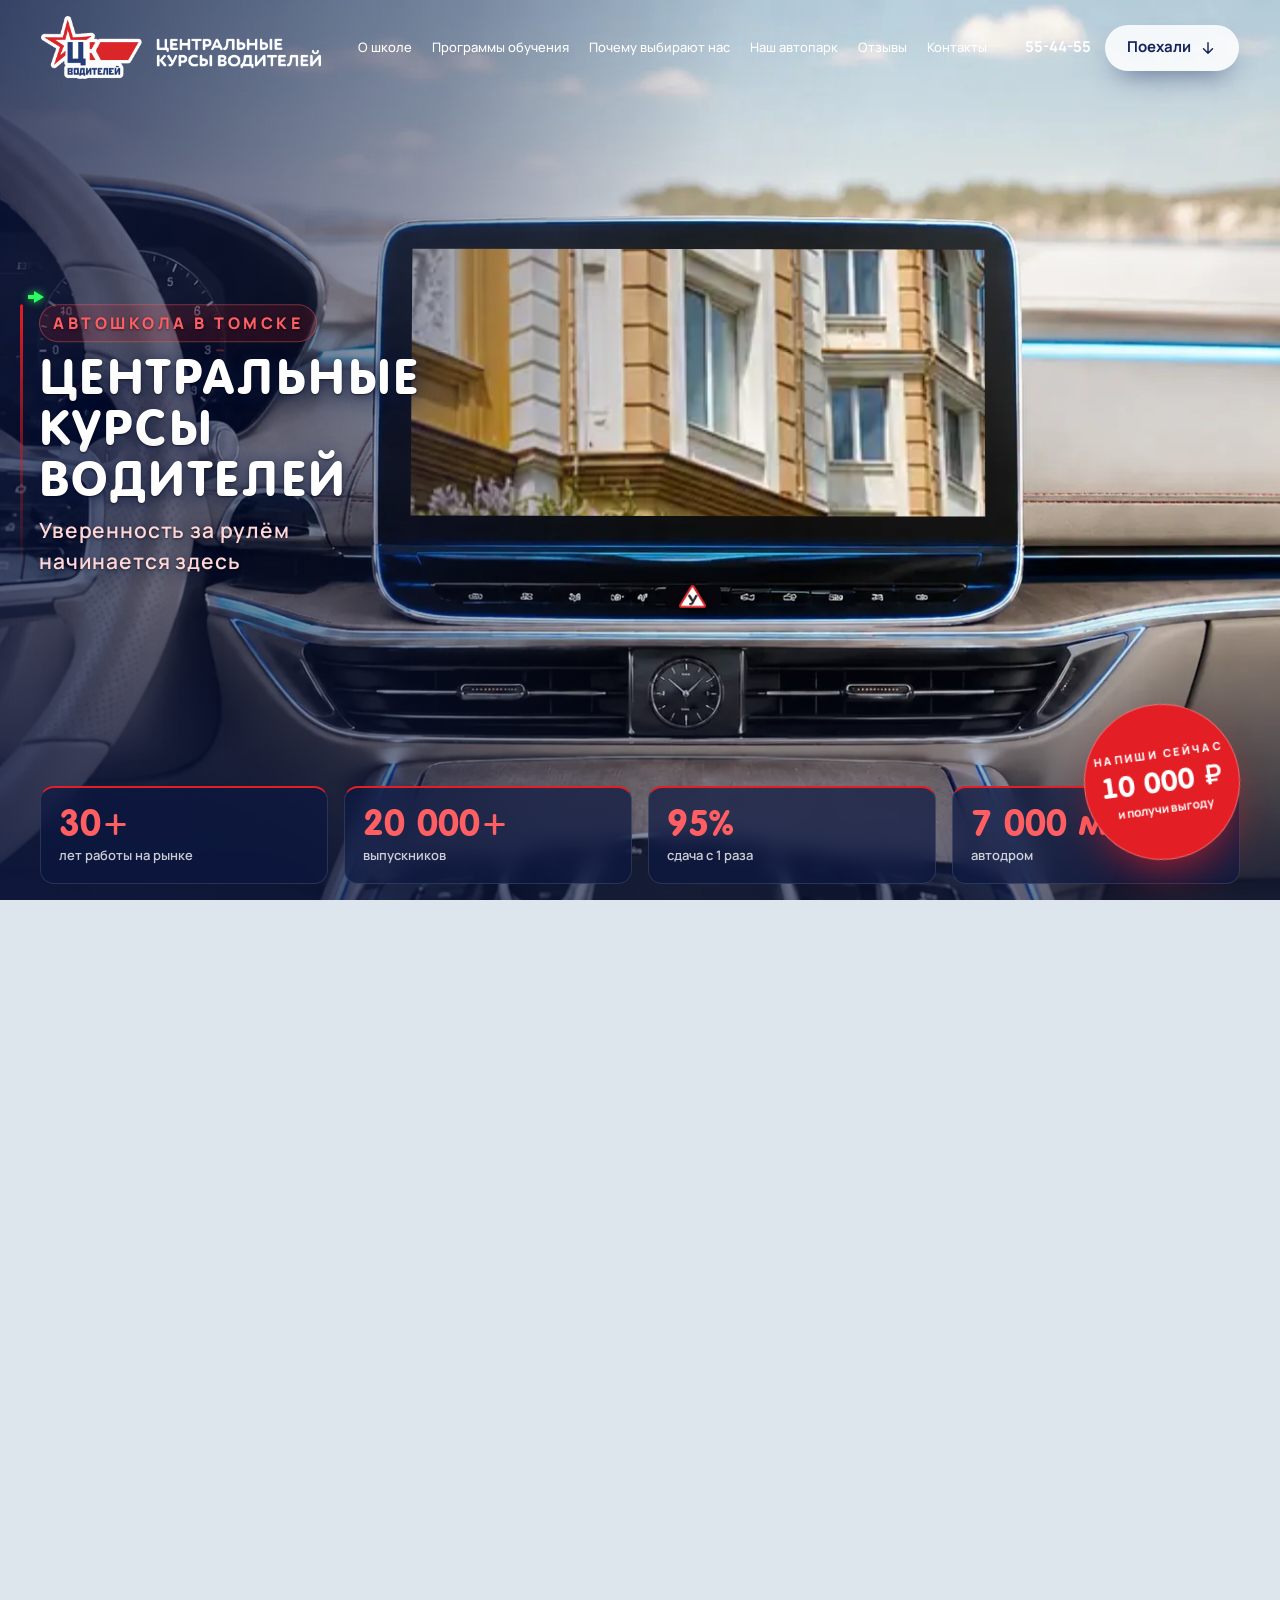
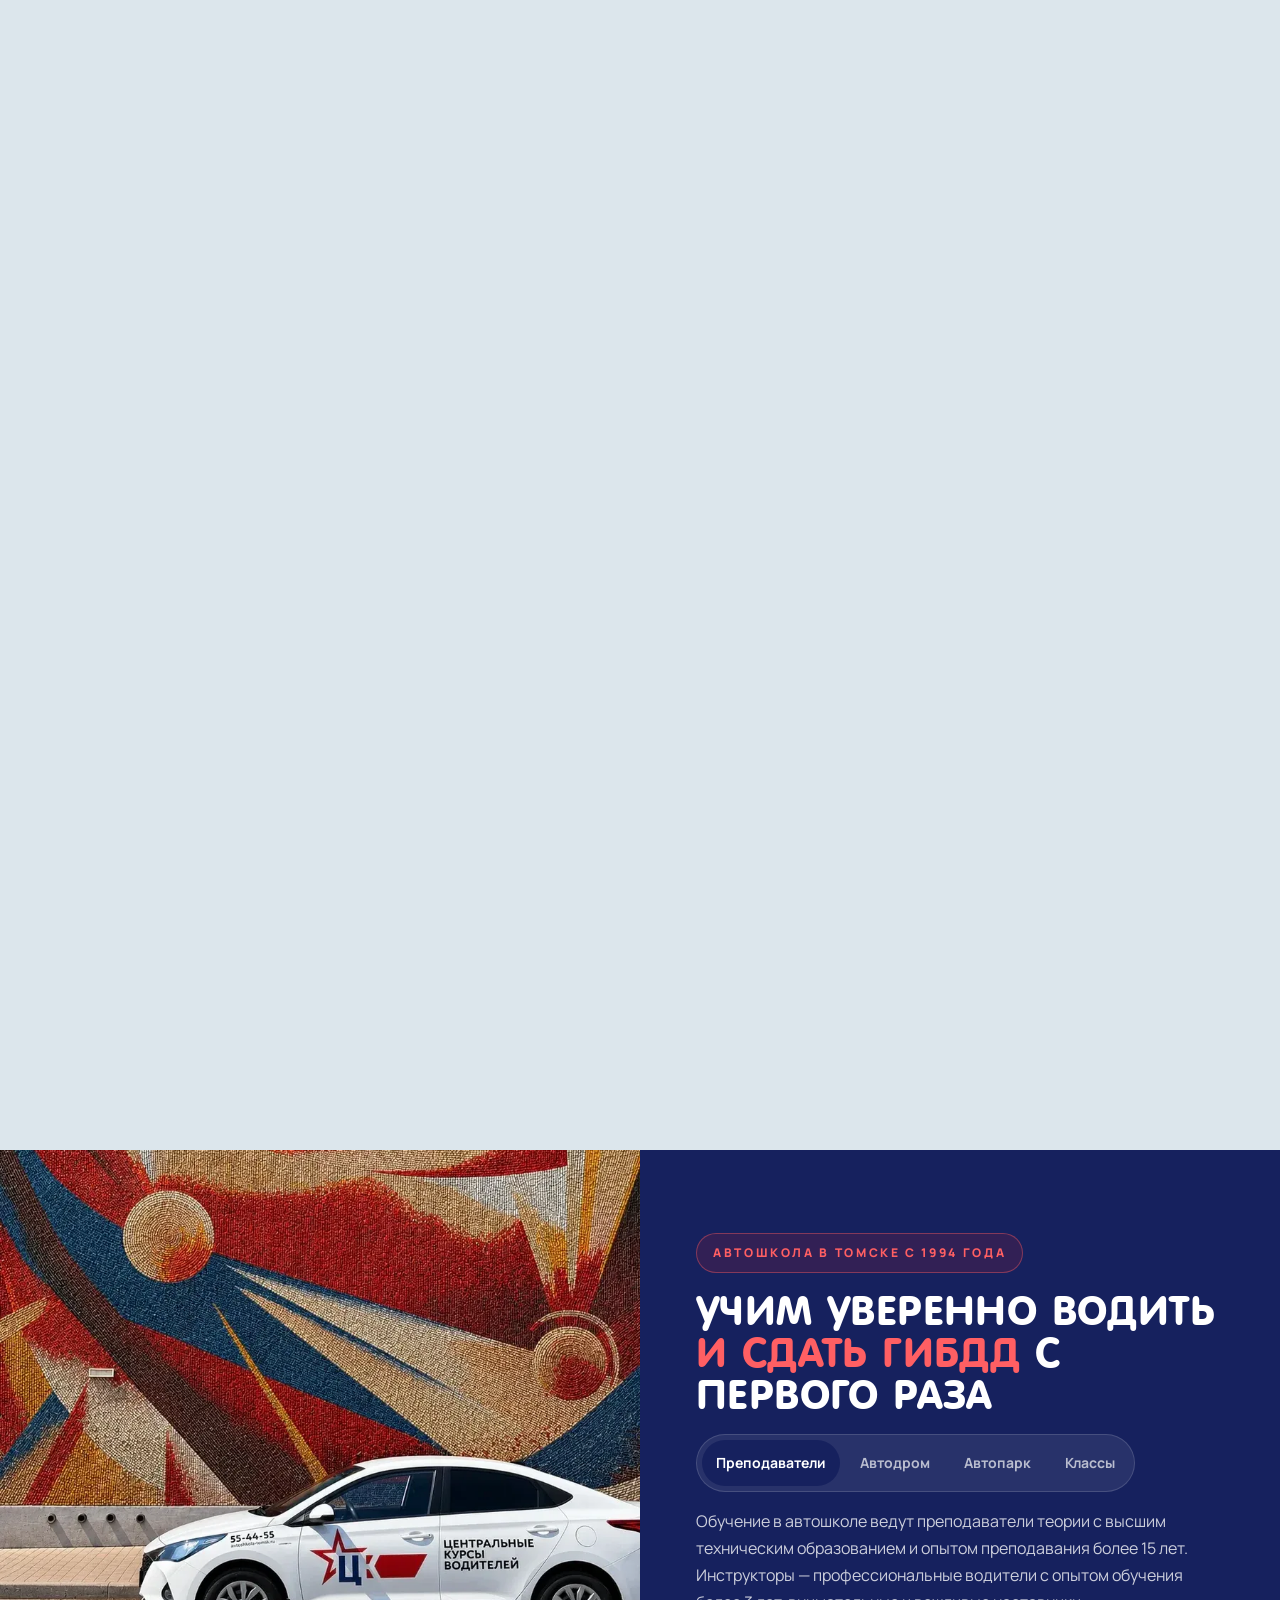
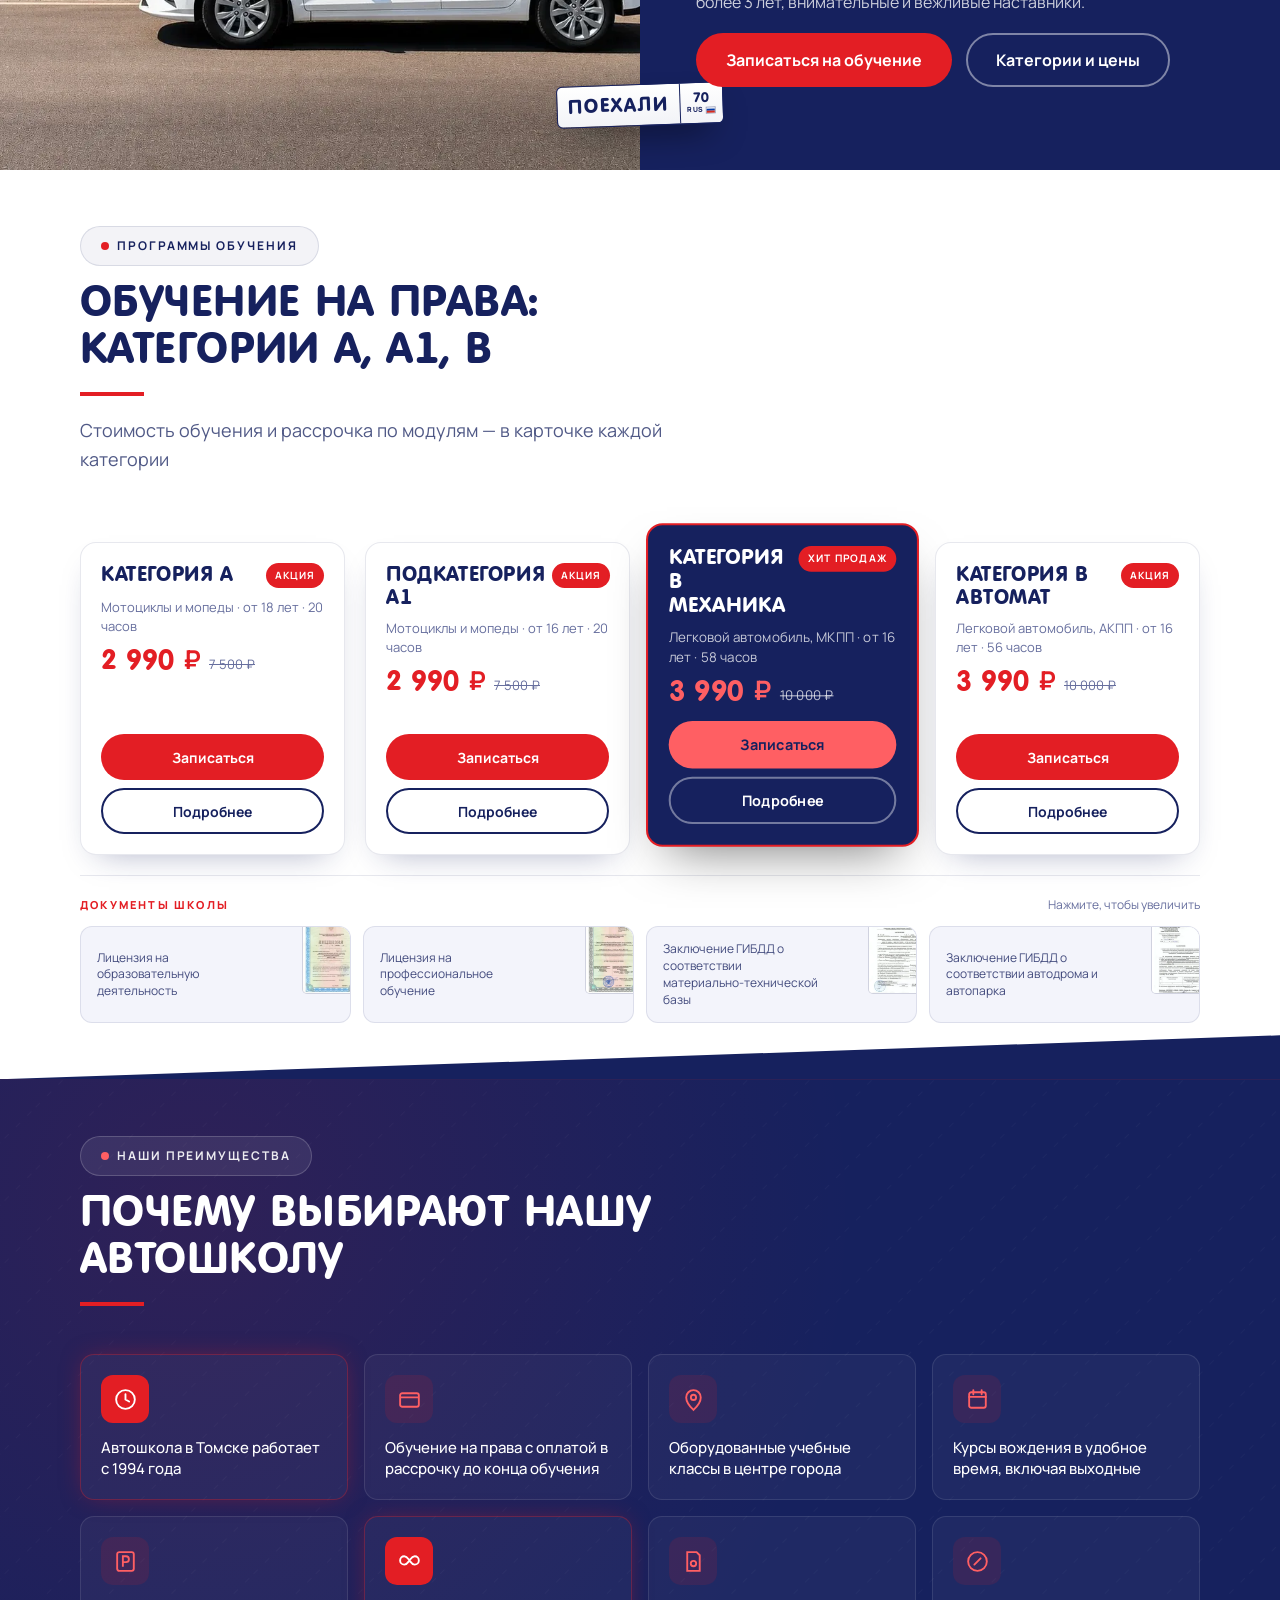
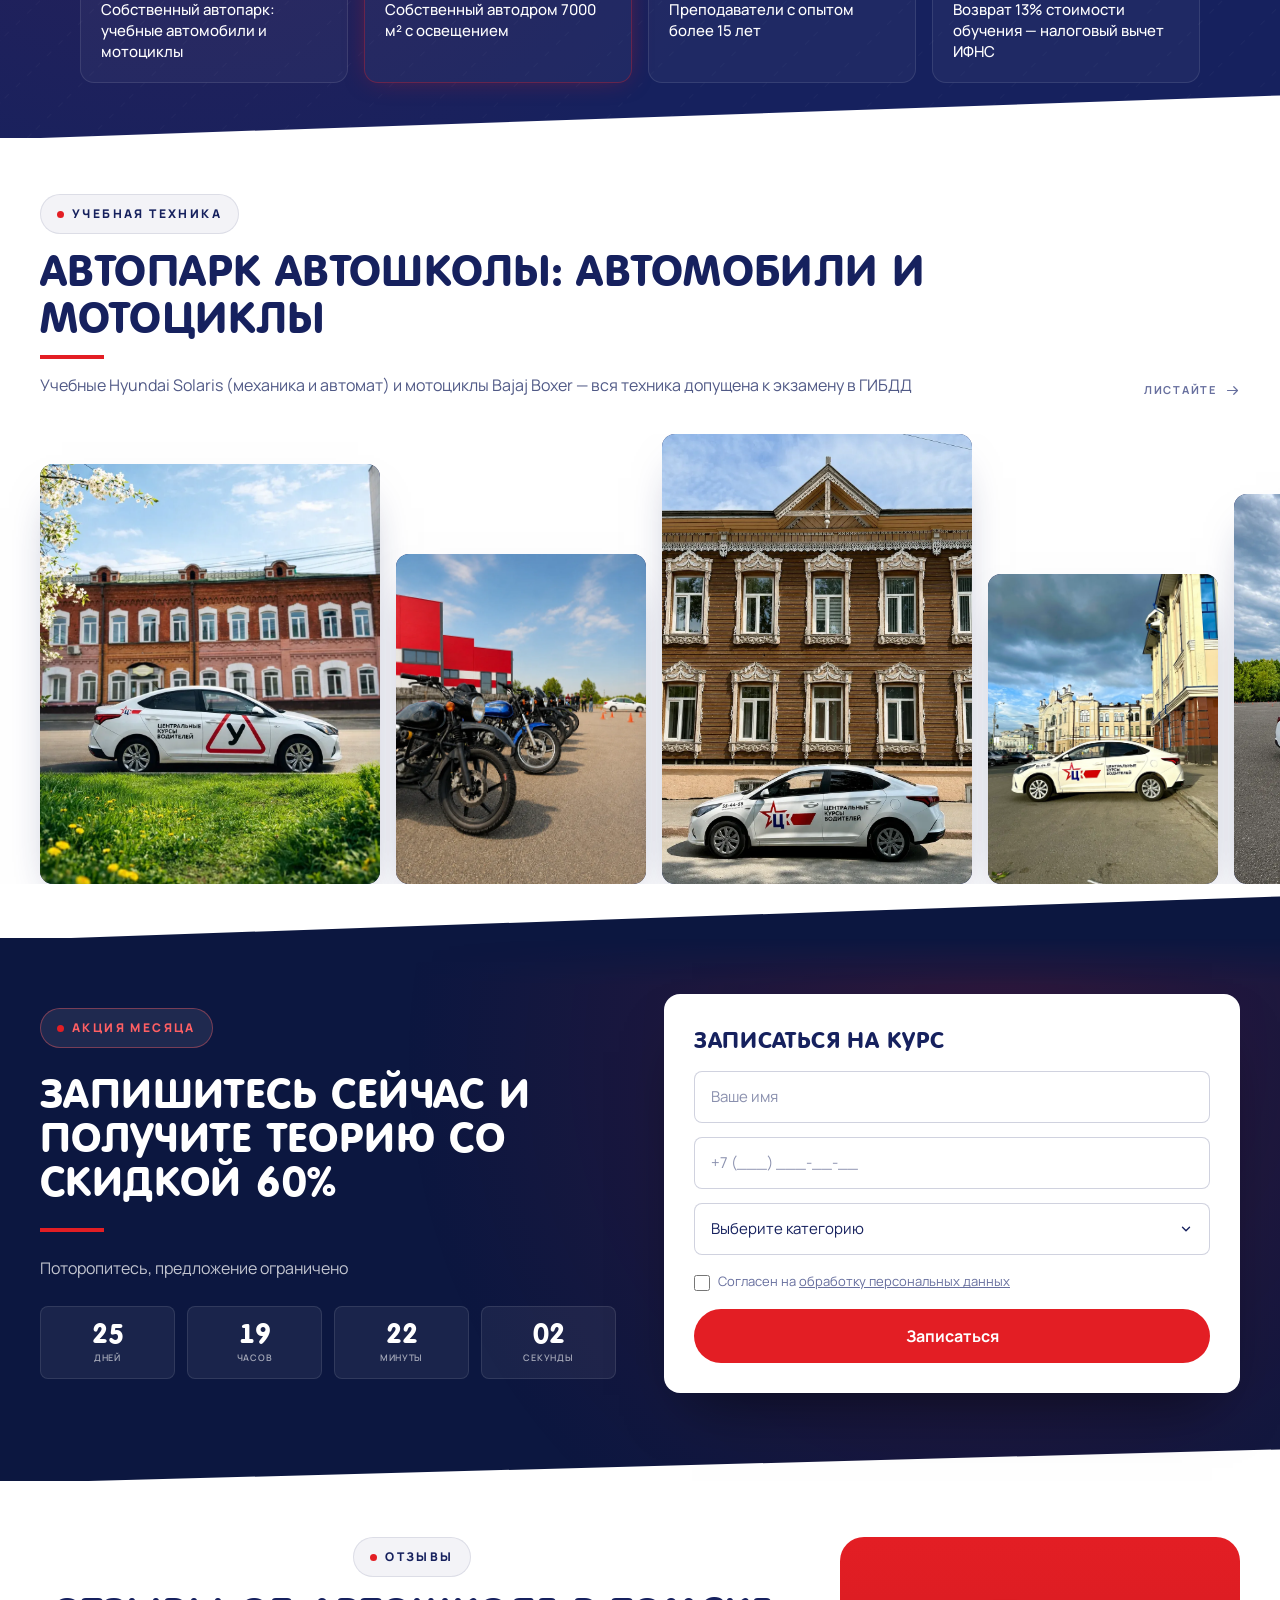
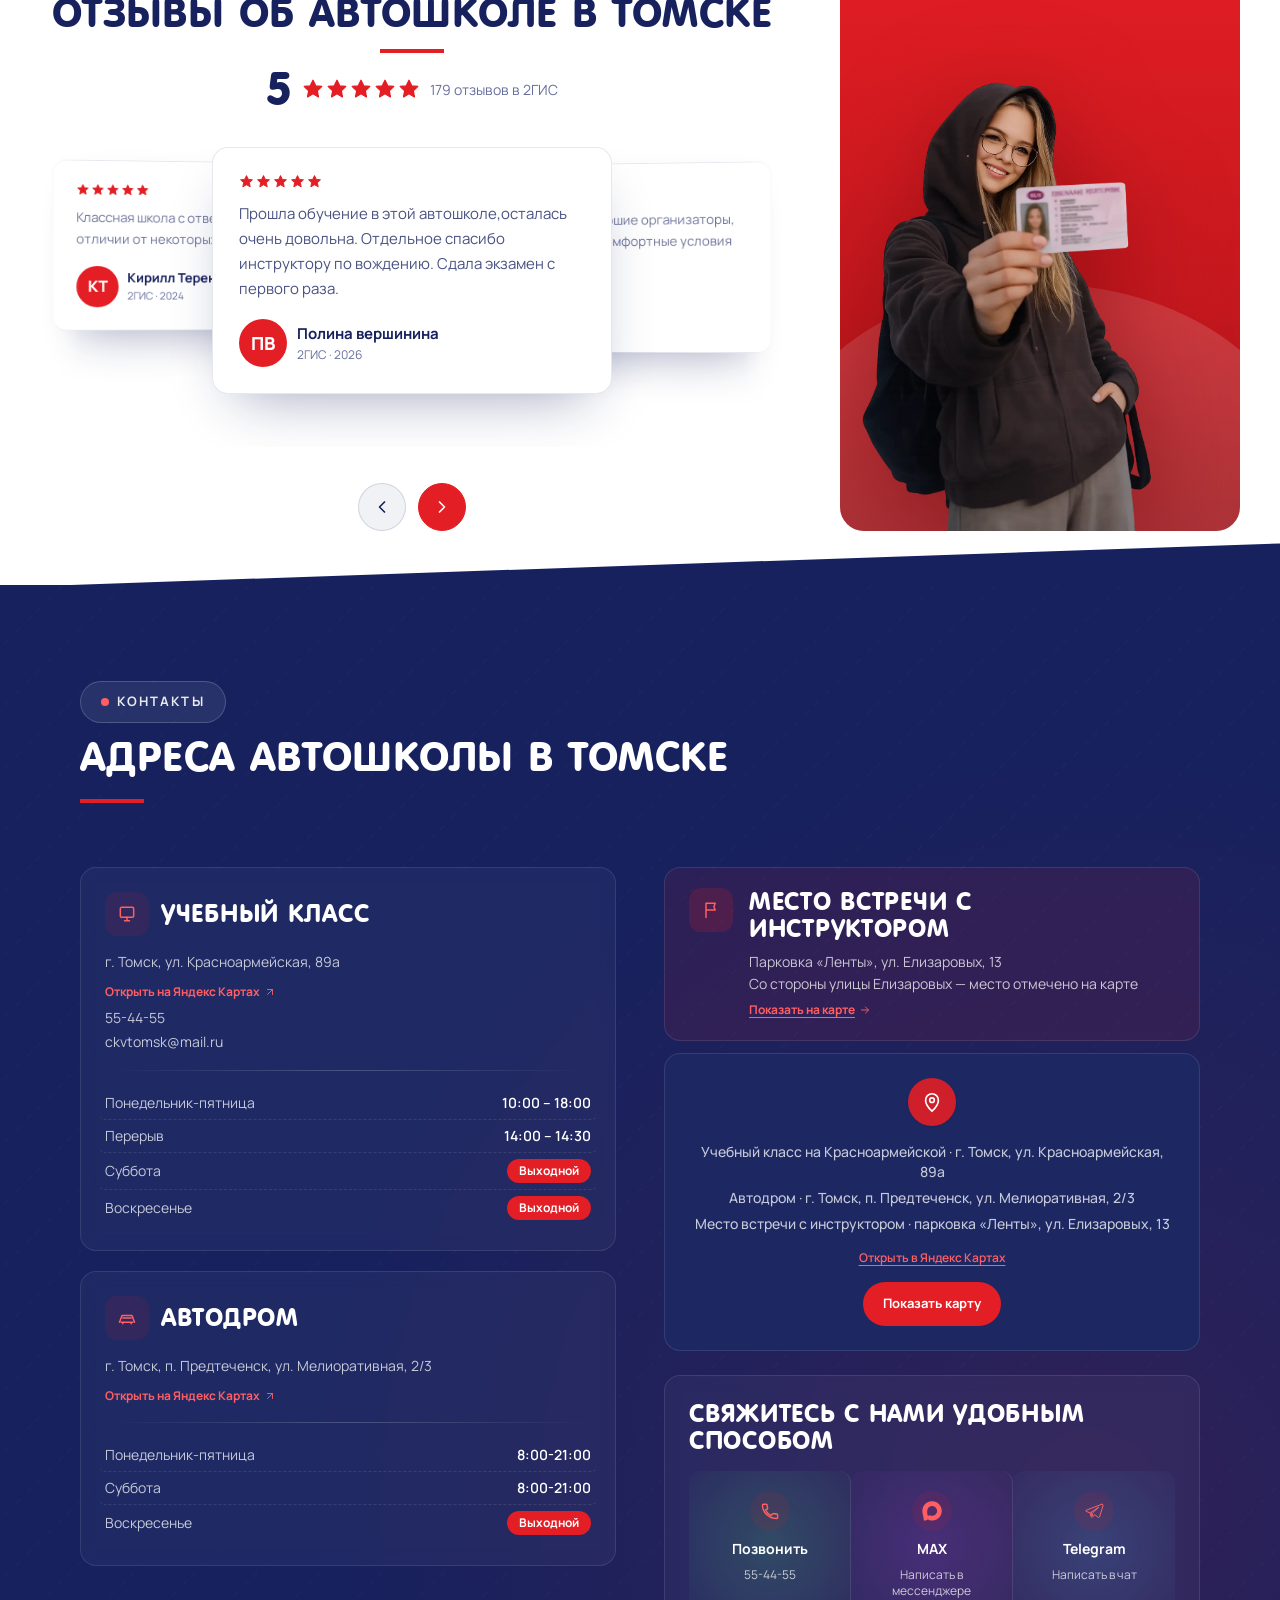
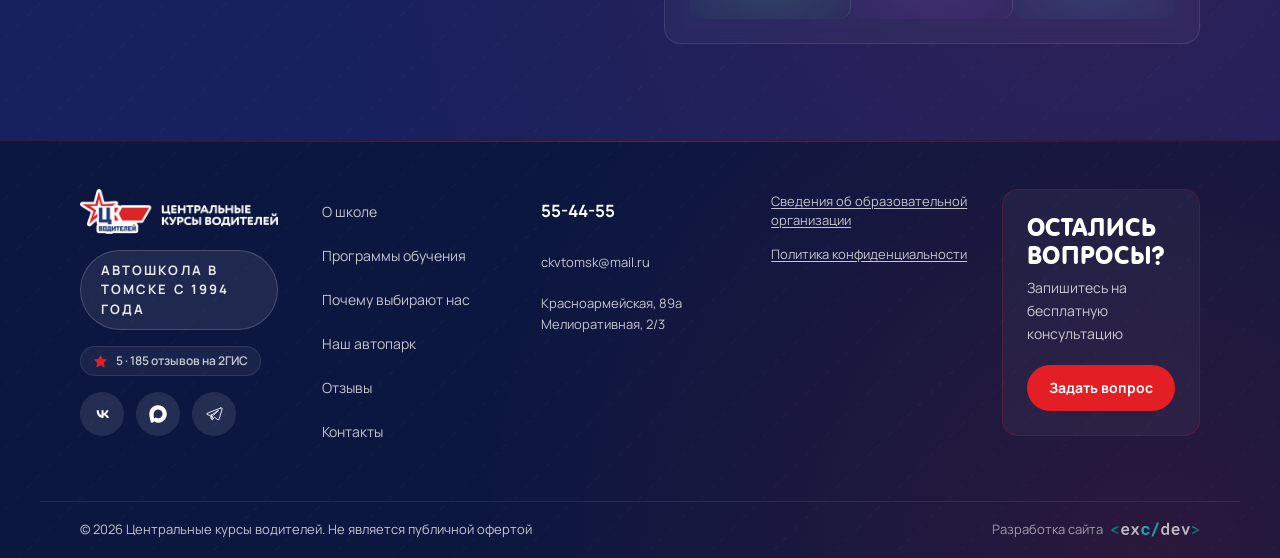
==== commit 5edc2a0c: "Превью: dev @ f2dae63" ====
--- a/index.html
+++ b/index.html
@@ -628,7 +628,7 @@
         bottomBar.innerHTML =
           '<div class="site-footer-offer-row">' +
             '<p>© 2026 Центральные курсы водителей. Не является публичной офертой</p>' +
-            '<a class="footer-dev-credit" href="https://exclusivedev.ru/" target="_blank" rel="noopener noreferrer nofollow" aria-label="Разработка сайта — exc/dev">' +
+            '<a class="footer-dev-credit" href="https://exclusivedev.ru/" target="_blank" rel="noopener noreferrer" aria-label="Разработка сайта — exc/dev">' +
               '<span class="footer-dev-credit-text">Разработка сайта</span>' +
               '<img src="assets/logo/exclusivedev-logo.svg" alt="exc/dev" width="90" height="15" loading="lazy" />' +
             '</a>' +
@@ -5127,7 +5127,7 @@
     z-index: 2;
   " class="preload-poster-bg"></div>
   <div id="root" style="position: relative; z-index: 1;">
-<div id="top" class="relative min-h-screen bg-navy"><div id="hero" style="background: var(--hero-loading-bg);"><div data-header-theme="dark" data-header-scrim="none" class="relative w-full" style="height: 100vh;"><div class="sticky top-0 h-screen w-full overflow-hidden bg-paper"><div class="hero-title-scrim" aria-hidden="true" style=""></div><div class="hero-top-reveal-scrim is-visible" aria-hidden="true"></div><h1 class="hero-windshield-title" aria-label="Автошкола «Центральные курсы водителей» в Томске — обучение на права категорий А, А1, В" style="left: 1.69235%; top: 49%;"><span class="htb-row"><span class="htb-bar" aria-hidden="true"></span><span class="htb-lines"><span class="htb-line htb-line-1">Автошкола в Томске</span><span class="htb-line htb-line-2">Центральные курсы водителей</span><span class="htb-line htb-line-3">Уверенность за рулём начинается здесь</span></span></span></h1><div class="absolute inset-0 z-0 bg-paper" aria-hidden="true"><svg class="absolute inset-0 w-full h-full opacity-[0.06]" preserveAspectRatio="none"><defs><pattern id="heroDiagonalLines" width="44" height="44" patternTransform="rotate(45)" patternUnits="userSpaceOnUse"><line x1="0" y1="0" x2="0" y2="44" stroke="#16215e" stroke-width="1.8" stroke-dasharray="6 10"></line></pattern></defs><rect width="100%" height="100%" fill="url(#heroDiagonalLines)"></rect></svg></div><div class="absolute inset-0 w-full h-full" style="clip-path: polygon(0% 0%, 100% 0%, 100% 100%, 0% 100%);"><video class="absolute inset-0 w-full h-full object-cover" fetchpriority="high" preload="auto" autoplay="" loop="" playsinline="" data-prerender-src="video/autoschool_hero_parking_loop_1080p.mp4" data-prerender-poster="images/hero_poster.webp" style="transform: scale(1);"></video></div><div class="hero-stats-scrim" aria-hidden="true"></div><div class="hero-stats-grid"><div class="hero-stat-tile"><span class="hero-stat-tile-figure">30+</span><span class="hero-stat-tile-caption">лет работы на рынке</span></div><div class="hero-stat-tile"><span class="hero-stat-tile-figure">20 000+</span><span class="hero-stat-tile-caption">выпускников</span></div><div class="hero-stat-tile"><span class="hero-stat-tile-figure">95%</span><span class="hero-stat-tile-caption">сдача с 1 раза</span></div><div class="hero-stat-tile"><span class="hero-stat-tile-figure">7 000 м²</span><span class="hero-stat-tile-caption">автодром</span></div></div><a href="#promo" class="hero-promo-sticker hero-promo-sticker--reduced" aria-label="Напиши сейчас 10 000 ₽ и получи выгоду — записаться"><span class="hps-eyebrow">Напиши сейчас</span> <span class="hps-amount">10 000 ₽</span> <span class="hps-caption">и получи выгоду</span></a></div></div></div><div><section id="about" data-header-theme="dark" class="about-section bg-navy relative overflow-hidden"><div class="about-grid"><div class="about-photo-shell" style=""><div class="about-photo-frame"><picture class="about-photo-picture"><source media="(max-width: 1023px)" width="680" height="907" data-prerender-srcset="images/about-car-mobile.webp"><img alt="Учебный автомобиль ЦКВ у мозаичного панно в Томске" loading="lazy" fetchpriority="low" class="about-photo" data-prerender-src="images/about-car.webp"></picture></div><div class="about-plate" aria-hidden="true"><span class="about-plate-poehali">ПОЕХАЛИ</span><span class="about-plate-region"><span class="about-plate-region-number">70</span><span class="about-plate-region-bottom"><span class="about-plate-rus">RUS</span><span class="about-plate-flag"><span style="background:#ffffff"></span><span style="background:#0039a6"></span><span style="background:#d52b1e"></span></span></span></span></div></div><div class="about-text" style=""><div class="section-badge is-dark">Автошкола в Томске с 1994 года</div><h2 class="about-heading text-paper">Учим уверенно водить <span class="text-red-light">и сдать ГИБДД</span> с первого раза</h2><div class="about-tabs-block"><div role="tablist" class="about-tabs-bar"><button type="button" role="tab" data-tab-key="teachers" class="about-tabs-tab is-active" aria-selected="true" tabindex="0">Преподаватели</button><button type="button" role="tab" data-tab-key="track" class="about-tabs-tab" aria-selected="false" tabindex="-1">Автодром</button><button type="button" role="tab" data-tab-key="fleet" class="about-tabs-tab" aria-selected="false" tabindex="-1">Автопарк</button><button type="button" role="tab" data-tab-key="classes" class="about-tabs-tab" aria-selected="false" tabindex="-1">Классы</button></div><p class="about-tabs-copy" style="min-height: 116px;">Обучение в автошколе ведут преподаватели теории с высшим техническим образованием и опытом преподавания более 15 лет. Инструкторы — профессиональные водители с опытом обучения более 3 лет, внимательные и вежливые наставники.</p></div><div class="about-buttons"><button type="button" class="btn-primary whitespace-nowrap">Записаться на обучение</button><a href="#programs" class="about-btn-outline whitespace-nowrap">Категории и цены</a></div></div></div></section></div><div><section id="programs" data-header-theme="light" class="programs-section bg-paper relative z-10"><div class="shell"><div class="max-w-2xl mb-12 section-eyebrow-compact" style=""><div class="section-badge mb-3"><span class="section-badge-dot" aria-hidden="true"></span>Программы обучения</div><h2 class="section-heading-lg text-navy">Обучение на права: категории А, А1, В</h2><div class="w-16 h-1 bg-red mt-5 mb-5"></div><p class="body-lg">Стоимость обучения и рассрочка по модулям — в карточке каждой категории</p></div><div class="programs-grid"><article class="program-card" style=""><div class="program-card-header"><h3 class="program-card-title">Категория А</h3><span class="program-badge flex-none">Акция</span></div><p class="program-card-desc">Мотоциклы и мопеды · от 18 лет · 20 часов</p><div class="program-card-price-row"><span class="program-card-price">2 990 ₽</span><span class="program-card-price-old">7 500 ₽</span></div><div class="program-card-buttons"><button type="button" class="program-card-btn program-card-btn--primary" style="transform: translate(0px, 0px) scale(1);">Записаться</button><button type="button" class="program-card-btn program-card-btn--outline" style="transform: translate(0px, 0px) scale(1);">Подробнее</button></div></article><article class="program-card" style=""><div class="program-card-header"><h3 class="program-card-title">Подкатегория А1</h3><span class="program-badge flex-none">Акция</span></div><p class="program-card-desc">Мотоциклы и мопеды · от 16 лет · 20 часов</p><div class="program-card-price-row"><span class="program-card-price">2 990 ₽</span><span class="program-card-price-old">7 500 ₽</span></div><div class="program-card-buttons"><button type="button" class="program-card-btn program-card-btn--primary" style="transform: translate(0px, 0px) scale(1);">Записаться</button><button type="button" class="program-card-btn program-card-btn--outline" style="transform: translate(0px, 0px) scale(1);">Подробнее</button></div></article><article class="program-card program-card--featured" style=""><div class="program-card-header"><h3 class="program-card-title">Категория В Механика</h3><span class="program-badge flex-none">Хит продаж</span></div><p class="program-card-desc">Легковой автомобиль, МКПП · от 16 лет · 58 часов</p><div class="program-card-price-row"><span class="program-card-price">3 990 ₽</span><span class="program-card-price-old">10 000 ₽</span></div><div class="program-card-buttons"><button type="button" class="program-card-btn program-card-btn--primary" style="transform: translate(0px, 0px) scale(1);">Записаться</button><button type="button" class="program-card-btn program-card-btn--outline" style="transform: translate(0px, 0px) scale(1);">Подробнее</button></div></article><article class="program-card" style=""><div class="program-card-header"><h3 class="program-card-title">Категория В Автомат</h3><span class="program-badge flex-none">Акция</span></div><p class="program-card-desc">Легковой автомобиль, АКПП · от 16 лет · 56 часов</p><div class="program-card-price-row"><span class="program-card-price">3 990 ₽</span><span class="program-card-price-old">10 000 ₽</span></div><div class="program-card-buttons"><button type="button" class="program-card-btn program-card-btn--primary" style="transform: translate(0px, 0px) scale(1);">Записаться</button><button type="button" class="program-card-btn program-card-btn--outline" style="transform: translate(0px, 0px) scale(1);">Подробнее</button></div></article></div><div class="programs-licenses"><div class="programs-licenses-head"><span class="programs-licenses-kicker">Документы школы</span><span class="programs-licenses-hint">Нажмите, чтобы увеличить</span></div><div class="licenses-grid"><button type="button" class="licenses-peek-tile" style=""><span class="licenses-peek-scan" aria-hidden="true"><img alt="" loading="lazy" data-prerender-src="images/license-1-thumb.webp"></span><span class="licenses-peek-caption">Лицензия на образовательную деятельность</span></button><button type="button" class="licenses-peek-tile" style=""><span class="licenses-peek-scan" aria-hidden="true"><img alt="" loading="lazy" data-prerender-src="images/license-2-thumb.webp"></span><span class="licenses-peek-caption">Лицензия на профессиональное обучение</span></button><button type="button" class="licenses-peek-tile" style=""><span class="licenses-peek-scan" aria-hidden="true"><img alt="" loading="lazy" data-prerender-src="images/license-3-thumb.webp"></span><span class="licenses-peek-caption">Заключение ГИБДД о соответствии материально-технической базы</span></button><button type="button" class="licenses-peek-tile" style=""><span class="licenses-peek-scan" aria-hidden="true"><img alt="" loading="lazy" data-prerender-src="images/license-4-thumb.webp"></span><span class="licenses-peek-caption">Заключение ГИБДД о соответствии автодрома и автопарка</span></button></div></div></div><div aria-hidden="true" class="section-divider-mobile absolute bottom-0 left-0 w-full h-[26px] sm:h-[44px] pointer-events-none z-20" style="background: rgb(22, 33, 94); clip-path: polygon(0px 100%, 100% 0px, 100% 100%);"></div></section></div><div><section id="why" data-header-theme="dark" class="why-section bg-navy relative z-10 border-y border-red/10 overflow-hidden"><div class="absolute inset-0 opacity-[0.04]" aria-hidden="true"><svg class="absolute inset-0 w-full h-full" preserveAspectRatio="none"><defs><pattern id="whyDiagonalLines" width="44" height="44" patternTransform="rotate(45)" patternUnits="userSpaceOnUse"><line x1="0" y1="0" x2="0" y2="44" stroke="#ffffff" stroke-width="1.5" stroke-dasharray="6 10"></line></pattern></defs><rect width="100%" height="100%" fill="url(#whyDiagonalLines)"></rect></svg></div><div class="absolute inset-0" aria-hidden="true" style="background: radial-gradient(circle at 15% 20%, rgba(227,30,36,0.12), transparent 55%);"></div><div class="shell relative z-10"><div class="max-w-2xl mb-12 on-dark section-eyebrow-compact" style=""><div class="section-badge is-dark mb-3"><span class="section-badge-dot" aria-hidden="true"></span>Наши преимущества</div><h2 class="section-heading-lg text-paper">Почему выбирают нашу автошколу</h2><div class="w-16 h-1 bg-red mt-5 mb-5"></div></div><div class="why-grid"><div class="why-tile why-tile--priority why-card-priority" style="transform-style: preserve-3d;"><span class="why-tile-icon"><svg viewBox="0 0 24 24" style="width:52%;height:52%;"><path d="M12 7v5l3.5 2M12 21a9 9 0 1 0 0-18 9 9 0 0 0 0 18Z" stroke="currentColor" stroke-width="1.8" stroke-linecap="round" fill="none"></path></svg></span><span class="why-tile-text">Автошкола в Томске работает с 1994 года</span></div><div class="why-tile" style="transform-style: preserve-3d;"><span class="why-tile-icon"><svg viewBox="0 0 24 24" style="width:52%;height:52%;"><rect x="3" y="6" width="18" height="13" rx="2" stroke="currentColor" stroke-width="1.8" fill="none"></rect><path d="M3 10h18" stroke="currentColor" stroke-width="1.8" fill="none"></path></svg></span><span class="why-tile-text">Обучение на права с оплатой в рассрочку до конца обучения</span></div><div class="why-tile" style="transform-style: preserve-3d;"><span class="why-tile-icon"><svg viewBox="0 0 24 24" style="width:52%;height:52%;"><path d="M12 22s7-6.6 7-12a7 7 0 1 0-14 0c0 5.4 7 12 7 12z" stroke="currentColor" stroke-width="1.8" fill="none"></path><circle cx="12" cy="10" r="2.5" stroke="currentColor" stroke-width="1.8" fill="none"></circle></svg></span><span class="why-tile-text">Оборудованные учебные классы в центре города</span></div><div class="why-tile" style="transform-style: preserve-3d;"><span class="why-tile-icon"><svg viewBox="0 0 24 24" style="width:52%;height:52%;"><rect x="4" y="5" width="16" height="15" rx="2" stroke="currentColor" stroke-width="1.8" fill="none"></rect><path d="M4 9.5h16M8 3v4M16 3v4" stroke="currentColor" stroke-width="1.8" stroke-linecap="round"></path></svg></span><span class="why-tile-text">Курсы вождения в удобное время, включая выходные</span></div><div class="why-tile" style="transform-style: preserve-3d;"><span class="why-tile-icon"><svg viewBox="0 0 24 24" style="width:52%;height:52%;"><rect x="4" y="3" width="16" height="18" rx="2" stroke="currentColor" stroke-width="1.8" fill="none"></rect><path d="M9.5 17V7h3a2.8 2.8 0 1 1 0 5.6h-3" stroke="currentColor" stroke-width="1.8" fill="none"></path></svg></span><span class="why-tile-text">Собственный автопарк: учебные автомобили и мотоциклы</span></div><div class="why-tile why-tile--priority why-card-priority" style="transform-style: preserve-3d;"><span class="why-tile-icon"><svg viewBox="0 0 24 24" style="width:52%;height:52%;"><path d="M7 15a4 4 0 1 1 0-8c2.5 0 3.5 2 5 4s2.5 4 5 4a4 4 0 1 0 0-8c-2.5 0-3.5 2-5 4s-2.5 4-5 4z" stroke="currentColor" stroke-width="1.8" fill="none"></path></svg></span><span class="why-tile-text">Собственный автодром 7000 м² с освещением</span></div><div class="why-tile" style="transform-style: preserve-3d;"><span class="why-tile-icon"><svg viewBox="0 0 24 24" style="width:52%;height:52%;"><path d="M6 3h9l3 3v15H6V3Z" stroke="currentColor" stroke-width="1.8" fill="none"></path><circle cx="12" cy="14" r="2.6" stroke="currentColor" stroke-width="1.8" fill="none"></circle></svg></span><span class="why-tile-text">Преподаватели с опытом более 15 лет</span></div><div class="why-tile" style="transform-style: preserve-3d;"><span class="why-tile-icon"><svg viewBox="0 0 24 24" style="width:52%;height:52%;"><circle cx="12" cy="12" r="9" stroke="currentColor" stroke-width="1.8" fill="none"></circle><path d="M9 15 15 9" stroke="currentColor" stroke-width="1.8" stroke-linecap="round"></path></svg></span><span class="why-tile-text">Возврат 13% стоимости обучения — налоговый вычет ИФНС</span></div></div></div><div aria-hidden="true" class="section-divider-mobile absolute bottom-0 left-0 w-full h-[26px] sm:h-[44px] pointer-events-none z-20" style="background: rgb(255, 255, 255); clip-path: polygon(0px 100%, 100% 0px, 100% 100%);"></div></section></div><div><section id="fleet" data-header-theme="light" class="fleet-section bg-paper relative z-10"><div class="fleet-head"><div class="fleet-head-text" style=""><span class="fleet-badge"><span class="fleet-badge-dot" aria-hidden="true"></span>Учебная техника</span><h2 class="fleet-heading">Автопарк автошколы: автомобили и мотоциклы</h2><span class="fleet-heading-rule" aria-hidden="true"></span><p class="fleet-lead">Учебные Hyundai Solaris (механика и автомат) и мотоциклы Bajaj Boxer — вся техника допущена к экзамену в ГИБДД</p></div><span class="fleet-hint">Листайте<svg viewBox="0 0 24 24" aria-hidden="true"><path d="M4 12h15M14 6l6 6-6 6" stroke="currentColor" stroke-width="1.9" fill="none" stroke-linecap="round" stroke-linejoin="round"></path></svg></span></div><div class="fleet-track"><span class="fleet-frame fleet-frame--1" style=""><img alt="" loading="lazy" data-prerender-src="images/fleet-1.webp" style="object-position: 50% 55%;"></span><span class="fleet-frame fleet-frame--2" style=""><img alt="" loading="lazy" data-prerender-src="images/fleet-2.webp" style="object-position: 50% 55%;"></span><span class="fleet-frame fleet-frame--3" style=""><img alt="" loading="lazy" data-prerender-src="images/fleet-3.webp" style="object-position: 50% 100%;"></span><span class="fleet-frame fleet-frame--4" style=""><img alt="" loading="lazy" data-prerender-src="images/fleet-4.webp" style="object-position: 50% 100%;"></span><span class="fleet-frame fleet-frame--5" style=""><img alt="" loading="lazy" data-prerender-src="images/fleet-5.webp" style="object-position: 50% 55%;"></span><span class="fleet-frame fleet-frame--6" style=""><img alt="" loading="lazy" data-prerender-src="images/fleet-6.webp" style="object-position: 50% 68%;"></span><span class="fleet-track-spacer" aria-hidden="true"></span></div><div aria-hidden="true" class="section-divider-mobile absolute bottom-0 left-0 w-full h-[26px] sm:h-[44px] pointer-events-none z-20" style="background: rgb(12, 23, 64); clip-path: polygon(0px 100%, 100% 0px, 100% 100%);"></div></section></div><div><section id="promo" data-header-theme="dark" class="promo-section relative overflow-hidden"><div class="promo-accent" aria-hidden="true"></div><div class="promo-inner"><div class="promo-offer" style=""><span class="promo-badge"><span class="promo-badge-dot" aria-hidden="true"></span>Акция месяца</span><h2 class="promo-heading">Запишитесь сейчас и получите теорию со скидкой 60%</h2><span class="promo-heading-rule" aria-hidden="true"></span><p class="promo-lead">Поторопитесь, предложение ограничено</p><div class="promo-timer" data-prerender-skip="" aria-hidden="true" data-built="1"></div><p class="sr-only" aria-live="polite" data-prerender-skip=""></p></div><form novalidate="" class="promo-form" style=""><h3 class="promo-form-title">Записаться на курс</h3><div ym-hide-content=""><label for="promo-name" class="sr-only">Ваше имя</label><input type="text" id="promo-name" name="name" autocomplete="name" class="field input-glow w-full" data-field="name" ym-disable-keys="" required="" placeholder="Ваше имя" aria-describedby="promo-name-error"><p id="promo-name-error" class="field-error mt-1" aria-live="polite" hidden=""></p></div><div ym-hide-content=""><label for="promo-phone" class="sr-only">Телефон</label><input type="tel" id="promo-phone" name="phone" autocomplete="tel" inputmode="tel" class="field input-glow w-full" data-field="phone" ym-disable-keys="" required="" placeholder="+7 (___) ___-__-__" aria-describedby="promo-phone-error"><p id="promo-phone-error" class="field-error mt-1" aria-live="polite" hidden=""></p></div><div><label for="promo-category" class="sr-only">Категория обучения</label><select id="promo-category" name="category" class="field input-glow w-full" data-field="category" required="" aria-describedby="promo-category-error"><option value="" disabled="" selected="">Выберите категорию</option><option value="Категория А">Категория А</option><option value="Подкатегория А1">Подкатегория А1</option><option value="Категория В Механика">Категория В Механика</option><option value="Категория В Автомат">Категория В Автомат</option><option value="Ещё не знаю">Ещё не знаю</option></select><p id="promo-category-error" class="field-error mt-1" aria-live="polite" hidden=""></p></div><label for="promo-consent" class="checkbox-agree flex items-start gap-2 text-xs text-[var(--text-muted)] select-none py-1"><input type="checkbox" required="" id="promo-consent" name="consent" class="mt-0.5 accent-red w-4 h-4 shrink-0" data-field="agree"><span>Согласен на <a href="privacy.html" target="_blank" rel="noopener" class="underline hover:text-[var(--text-strong)] transition">обработку персональных данных</a></span></label><div class="sr-only" aria-hidden="true"><label for="promo-hp">Оставьте это поле пустым</label><input type="text" id="promo-hp" name="hp_website" tabindex="-1" autocomplete="off" data-field="hp"></div><button type="submit" class="btn-primary promo-form-submit" style="transform: translate(0px, 0px) scale(1);">Записаться</button></form></div><div class="promo-cut" aria-hidden="true"></div></section></div><div><section id="reviews" data-header-theme="light" class="reviews-section bg-paper relative z-10"><div class="reviews-layout"><div class="reviews-main"><div class="reviews-head" style=""><span class="reviews-badge"><span class="reviews-badge-dot" aria-hidden="true"></span>Отзывы</span><h2 class="reviews-heading">Отзывы об автошколе в Томске</h2><span class="reviews-heading-rule" aria-hidden="true"></span><div class="reviews-rating-row"><span class="reviews-rating-figure">5</span><span class="reviews-rating-stars"><div class="flex items-center gap-0.5"><svg viewBox="0 0 24 24" width="15" height="15" fill="#e31e24" stroke="#e31e24" stroke-width="1.5"><path d="M12 2.5l2.9 6.1 6.6.7-4.9 4.6 1.3 6.6-5.9-3.3-5.9 3.3 1.3-6.6-4.9-4.6 6.6-.7z" stroke-linejoin="round"></path></svg><svg viewBox="0 0 24 24" width="15" height="15" fill="#e31e24" stroke="#e31e24" stroke-width="1.5"><path d="M12 2.5l2.9 6.1 6.6.7-4.9 4.6 1.3 6.6-5.9-3.3-5.9 3.3 1.3-6.6-4.9-4.6 6.6-.7z" stroke-linejoin="round"></path></svg><svg viewBox="0 0 24 24" width="15" height="15" fill="#e31e24" stroke="#e31e24" stroke-width="1.5"><path d="M12 2.5l2.9 6.1 6.6.7-4.9 4.6 1.3 6.6-5.9-3.3-5.9 3.3 1.3-6.6-4.9-4.6 6.6-.7z" stroke-linejoin="round"></path></svg><svg viewBox="0 0 24 24" width="15" height="15" fill="#e31e24" stroke="#e31e24" stroke-width="1.5"><path d="M12 2.5l2.9 6.1 6.6.7-4.9 4.6 1.3 6.6-5.9-3.3-5.9 3.3 1.3-6.6-4.9-4.6 6.6-.7z" stroke-linejoin="round"></path></svg><svg viewBox="0 0 24 24" width="15" height="15" fill="#e31e24" stroke="#e31e24" stroke-width="1.5"><path d="M12 2.5l2.9 6.1 6.6.7-4.9 4.6 1.3 6.6-5.9-3.3-5.9 3.3 1.3-6.6-4.9-4.6 6.6-.7z" stroke-linejoin="round"></path></svg></div></span><span class="reviews-rating-count"><span class="reviews-rating-count-value">185</span> отзывов в 2ГИС</span></div></div><div class="reviews-scene" tabindex="0"><div class="review-card" aria-hidden="false" data-pos="active"><span class="review-card-stars"><div class="flex items-center gap-0.5"><svg viewBox="0 0 24 24" width="15" height="15" fill="#e31e24" stroke="#e31e24" stroke-width="1.5"><path d="M12 2.5l2.9 6.1 6.6.7-4.9 4.6 1.3 6.6-5.9-3.3-5.9 3.3 1.3-6.6-4.9-4.6 6.6-.7z" stroke-linejoin="round"></path></svg><svg viewBox="0 0 24 24" width="15" height="15" fill="#e31e24" stroke="#e31e24" stroke-width="1.5"><path d="M12 2.5l2.9 6.1 6.6.7-4.9 4.6 1.3 6.6-5.9-3.3-5.9 3.3 1.3-6.6-4.9-4.6 6.6-.7z" stroke-linejoin="round"></path></svg><svg viewBox="0 0 24 24" width="15" height="15" fill="#e31e24" stroke="#e31e24" stroke-width="1.5"><path d="M12 2.5l2.9 6.1 6.6.7-4.9 4.6 1.3 6.6-5.9-3.3-5.9 3.3 1.3-6.6-4.9-4.6 6.6-.7z" stroke-linejoin="round"></path></svg><svg viewBox="0 0 24 24" width="15" height="15" fill="#e31e24" stroke="#e31e24" stroke-width="1.5"><path d="M12 2.5l2.9 6.1 6.6.7-4.9 4.6 1.3 6.6-5.9-3.3-5.9 3.3 1.3-6.6-4.9-4.6 6.6-.7z" stroke-linejoin="round"></path></svg><svg viewBox="0 0 24 24" width="15" height="15" fill="#e31e24" stroke="#e31e24" stroke-width="1.5"><path d="M12 2.5l2.9 6.1 6.6.7-4.9 4.6 1.3 6.6-5.9-3.3-5.9 3.3 1.3-6.6-4.9-4.6 6.6-.7z" stroke-linejoin="round"></path></svg></div></span><p class="review-card-text">Прошла обучение в этой автошколе,осталась очень довольна. Отдельное спасибо инструктору по вождению. Сдала экзамен с первого раза.</p><span class="review-card-author"><span class="review-avatar" style="background:#e31e24">ПВ</span><span class="review-author-meta"><span class="review-author-name">Полина вершинина</span><span class="review-author-sub">2ГИС · 2026</span></span></span></div><div class="review-card" aria-hidden="true" style="display: none;"><span class="review-card-stars"><div class="flex items-center gap-0.5"><svg viewBox="0 0 24 24" width="15" height="15" fill="#e31e24" stroke="#e31e24" stroke-width="1.5"><path d="M12 2.5l2.9 6.1 6.6.7-4.9 4.6 1.3 6.6-5.9-3.3-5.9 3.3 1.3-6.6-4.9-4.6 6.6-.7z" stroke-linejoin="round"></path></svg><svg viewBox="0 0 24 24" width="15" height="15" fill="#e31e24" stroke="#e31e24" stroke-width="1.5"><path d="M12 2.5l2.9 6.1 6.6.7-4.9 4.6 1.3 6.6-5.9-3.3-5.9 3.3 1.3-6.6-4.9-4.6 6.6-.7z" stroke-linejoin="round"></path></svg><svg viewBox="0 0 24 24" width="15" height="15" fill="#e31e24" stroke="#e31e24" stroke-width="1.5"><path d="M12 2.5l2.9 6.1 6.6.7-4.9 4.6 1.3 6.6-5.9-3.3-5.9 3.3 1.3-6.6-4.9-4.6 6.6-.7z" stroke-linejoin="round"></path></svg><svg viewBox="0 0 24 24" width="15" height="15" fill="#e31e24" stroke="#e31e24" stroke-width="1.5"><path d="M12 2.5l2.9 6.1 6.6.7-4.9 4.6 1.3 6.6-5.9-3.3-5.9 3.3 1.3-6.6-4.9-4.6 6.6-.7z" stroke-linejoin="round"></path></svg><svg viewBox="0 0 24 24" width="15" height="15" fill="#e31e24" stroke="#e31e24" stroke-width="1.5"><path d="M12 2.5l2.9 6.1 6.6.7-4.9 4.6 1.3 6.6-5.9-3.3-5.9 3.3 1.3-6.6-4.9-4.6 6.6-.7z" stroke-linejoin="round"></path></svg></div></span><p class="review-card-text"></p><span class="review-card-author"><span class="review-avatar" style="background:#1f6b45">ЯК</span><span class="review-author-meta"><span class="review-author-name">Ярослав Курилов</span><span class="review-author-sub">2ГИС · 2026</span></span></span></div><div class="review-card" aria-hidden="true" style="display: none;"><span class="review-card-stars"><div class="flex items-center gap-0.5"><svg viewBox="0 0 24 24" width="15" height="15" fill="#e31e24" stroke="#e31e24" stroke-width="1.5"><path d="M12 2.5l2.9 6.1 6.6.7-4.9 4.6 1.3 6.6-5.9-3.3-5.9 3.3 1.3-6.6-4.9-4.6 6.6-.7z" stroke-linejoin="round"></path></svg><svg viewBox="0 0 24 24" width="15" height="15" fill="#e31e24" stroke="#e31e24" stroke-width="1.5"><path d="M12 2.5l2.9 6.1 6.6.7-4.9 4.6 1.3 6.6-5.9-3.3-5.9 3.3 1.3-6.6-4.9-4.6 6.6-.7z" stroke-linejoin="round"></path></svg><svg viewBox="0 0 24 24" width="15" height="15" fill="#e31e24" stroke="#e31e24" stroke-width="1.5"><path d="M12 2.5l2.9 6.1 6.6.7-4.9 4.6 1.3 6.6-5.9-3.3-5.9 3.3 1.3-6.6-4.9-4.6 6.6-.7z" stroke-linejoin="round"></path></svg><svg viewBox="0 0 24 24" width="15" height="15" fill="#e31e24" stroke="#e31e24" stroke-width="1.5"><path d="M12 2.5l2.9 6.1 6.6.7-4.9 4.6 1.3 6.6-5.9-3.3-5.9 3.3 1.3-6.6-4.9-4.6 6.6-.7z" stroke-linejoin="round"></path></svg><svg viewBox="0 0 24 24" width="15" height="15" fill="#e31e24" stroke="#e31e24" stroke-width="1.5"><path d="M12 2.5l2.9 6.1 6.6.7-4.9 4.6 1.3 6.6-5.9-3.3-5.9 3.3 1.3-6.6-4.9-4.6 6.6-.7z" stroke-linejoin="round"></path></svg></div></span><p class="review-card-text"></p><span class="review-card-author"><span class="review-avatar" style="background:#16215e">ВС</span><span class="review-author-meta"><span class="review-author-name">Валерия Синицина</span><span class="review-author-sub">2ГИС · 2026</span></span></span></div><div class="review-card" aria-hidden="true" style="display: none;"><span class="review-card-stars"><div class="flex items-center gap-0.5"><svg viewBox="0 0 24 24" width="15" height="15" fill="#e31e24" stroke="#e31e24" stroke-width="1.5"><path d="M12 2.5l2.9 6.1 6.6.7-4.9 4.6 1.3 6.6-5.9-3.3-5.9 3.3 1.3-6.6-4.9-4.6 6.6-.7z" stroke-linejoin="round"></path></svg><svg viewBox="0 0 24 24" width="15" height="15" fill="#e31e24" stroke="#e31e24" stroke-width="1.5"><path d="M12 2.5l2.9 6.1 6.6.7-4.9 4.6 1.3 6.6-5.9-3.3-5.9 3.3 1.3-6.6-4.9-4.6 6.6-.7z" stroke-linejoin="round"></path></svg><svg viewBox="0 0 24 24" width="15" height="15" fill="#e31e24" stroke="#e31e24" stroke-width="1.5"><path d="M12 2.5l2.9 6.1 6.6.7-4.9 4.6 1.3 6.6-5.9-3.3-5.9 3.3 1.3-6.6-4.9-4.6 6.6-.7z" stroke-linejoin="round"></path></svg><svg viewBox="0 0 24 24" width="15" height="15" fill="#e31e24" stroke="#e31e24" stroke-width="1.5"><path d="M12 2.5l2.9 6.1 6.6.7-4.9 4.6 1.3 6.6-5.9-3.3-5.9 3.3 1.3-6.6-4.9-4.6 6.6-.7z" stroke-linejoin="round"></path></svg><svg viewBox="0 0 24 24" width="15" height="15" fill="#e31e24" stroke="#e31e24" stroke-width="1.5"><path d="M12 2.5l2.9 6.1 6.6.7-4.9 4.6 1.3 6.6-5.9-3.3-5.9 3.3 1.3-6.6-4.9-4.6 6.6-.7z" stroke-linejoin="round"></path></svg></div></span><p class="review-card-text"></p><span class="review-card-author"><span class="review-avatar" style="background:#b45309">ТТ</span><span class="review-author-meta"><span class="review-author-name">Тимофей Тим</span><span class="review-author-sub">2ГИС · 2026 · Категория А1</span></span></span></div><div class="review-card" aria-hidden="true" style="display: none;"><span class="review-card-stars"><div class="flex items-center gap-0.5"><svg viewBox="0 0 24 24" width="15" height="15" fill="#e31e24" stroke="#e31e24" stroke-width="1.5"><path d="M12 2.5l2.9 6.1 6.6.7-4.9 4.6 1.3 6.6-5.9-3.3-5.9 3.3 1.3-6.6-4.9-4.6 6.6-.7z" stroke-linejoin="round"></path></svg><svg viewBox="0 0 24 24" width="15" height="15" fill="#e31e24" stroke="#e31e24" stroke-width="1.5"><path d="M12 2.5l2.9 6.1 6.6.7-4.9 4.6 1.3 6.6-5.9-3.3-5.9 3.3 1.3-6.6-4.9-4.6 6.6-.7z" stroke-linejoin="round"></path></svg><svg viewBox="0 0 24 24" width="15" height="15" fill="#e31e24" stroke="#e31e24" stroke-width="1.5"><path d="M12 2.5l2.9 6.1 6.6.7-4.9 4.6 1.3 6.6-5.9-3.3-5.9 3.3 1.3-6.6-4.9-4.6 6.6-.7z" stroke-linejoin="round"></path></svg><svg viewBox="0 0 24 24" width="15" height="15" fill="#e31e24" stroke="#e31e24" stroke-width="1.5"><path d="M12 2.5l2.9 6.1 6.6.7-4.9 4.6 1.3 6.6-5.9-3.3-5.9 3.3 1.3-6.6-4.9-4.6 6.6-.7z" stroke-linejoin="round"></path></svg><svg viewBox="0 0 24 24" width="15" height="15" fill="#e31e24" stroke="#e31e24" stroke-width="1.5"><path d="M12 2.5l2.9 6.1 6.6.7-4.9 4.6 1.3 6.6-5.9-3.3-5.9 3.3 1.3-6.6-4.9-4.6 6.6-.7z" stroke-linejoin="round"></path></svg></div></span><p class="review-card-text"></p><span class="review-card-author"><span class="review-avatar" style="background:#e31e24">АШ</span><span class="review-author-meta"><span class="review-author-name">Алексей Шафран</span><span class="review-author-sub">2ГИС · 2026 · Категория А</span></span></span></div><div class="review-card" aria-hidden="true" style="display: none;"><span class="review-card-stars"><div class="flex items-center gap-0.5"><svg viewBox="0 0 24 24" width="15" height="15" fill="#e31e24" stroke="#e31e24" stroke-width="1.5"><path d="M12 2.5l2.9 6.1 6.6.7-4.9 4.6 1.3 6.6-5.9-3.3-5.9 3.3 1.3-6.6-4.9-4.6 6.6-.7z" stroke-linejoin="round"></path></svg><svg viewBox="0 0 24 24" width="15" height="15" fill="#e31e24" stroke="#e31e24" stroke-width="1.5"><path d="M12 2.5l2.9 6.1 6.6.7-4.9 4.6 1.3 6.6-5.9-3.3-5.9 3.3 1.3-6.6-4.9-4.6 6.6-.7z" stroke-linejoin="round"></path></svg><svg viewBox="0 0 24 24" width="15" height="15" fill="#e31e24" stroke="#e31e24" stroke-width="1.5"><path d="M12 2.5l2.9 6.1 6.6.7-4.9 4.6 1.3 6.6-5.9-3.3-5.9 3.3 1.3-6.6-4.9-4.6 6.6-.7z" stroke-linejoin="round"></path></svg><svg viewBox="0 0 24 24" width="15" height="15" fill="#e31e24" stroke="#e31e24" stroke-width="1.5"><path d="M12 2.5l2.9 6.1 6.6.7-4.9 4.6 1.3 6.6-5.9-3.3-5.9 3.3 1.3-6.6-4.9-4.6 6.6-.7z" stroke-linejoin="round"></path></svg><svg viewBox="0 0 24 24" width="15" height="15" fill="#e31e24" stroke="#e31e24" stroke-width="1.5"><path d="M12 2.5l2.9 6.1 6.6.7-4.9 4.6 1.3 6.6-5.9-3.3-5.9 3.3 1.3-6.6-4.9-4.6 6.6-.7z" stroke-linejoin="round"></path></svg></div></span><p class="review-card-text"></p><span class="review-card-author"><span class="review-avatar" style="background:#16215e">МК</span><span class="review-author-meta"><span class="review-author-name">Максим Кондрашов</span><span class="review-author-sub">2ГИС · 2026 · Категория А</span></span></span></div><div class="review-card" aria-hidden="true" style="display: none;"><span class="review-card-stars"><div class="flex items-center gap-0.5"><svg viewBox="0 0 24 24" width="15" height="15" fill="#e31e24" stroke="#e31e24" stroke-width="1.5"><path d="M12 2.5l2.9 6.1 6.6.7-4.9 4.6 1.3 6.6-5.9-3.3-5.9 3.3 1.3-6.6-4.9-4.6 6.6-.7z" stroke-linejoin="round"></path></svg><svg viewBox="0 0 24 24" width="15" height="15" fill="#e31e24" stroke="#e31e24" stroke-width="1.5"><path d="M12 2.5l2.9 6.1 6.6.7-4.9 4.6 1.3 6.6-5.9-3.3-5.9 3.3 1.3-6.6-4.9-4.6 6.6-.7z" stroke-linejoin="round"></path></svg><svg viewBox="0 0 24 24" width="15" height="15" fill="#e31e24" stroke="#e31e24" stroke-width="1.5"><path d="M12 2.5l2.9 6.1 6.6.7-4.9 4.6 1.3 6.6-5.9-3.3-5.9 3.3 1.3-6.6-4.9-4.6 6.6-.7z" stroke-linejoin="round"></path></svg><svg viewBox="0 0 24 24" width="15" height="15" fill="#e31e24" stroke="#e31e24" stroke-width="1.5"><path d="M12 2.5l2.9 6.1 6.6.7-4.9 4.6 1.3 6.6-5.9-3.3-5.9 3.3 1.3-6.6-4.9-4.6 6.6-.7z" stroke-linejoin="round"></path></svg><svg viewBox="0 0 24 24" width="15" height="15" fill="#e31e24" stroke="#e31e24" stroke-width="1.5"><path d="M12 2.5l2.9 6.1 6.6.7-4.9 4.6 1.3 6.6-5.9-3.3-5.9 3.3 1.3-6.6-4.9-4.6 6.6-.7z" stroke-linejoin="round"></path></svg></div></span><p class="review-card-text"></p><span class="review-card-author"><span class="review-avatar" style="background:#b45309">СЭ</span><span class="review-author-meta"><span class="review-author-name">Станислав Эрикович</span><span class="review-author-sub">2ГИС · 2026</span></span></span></div><div class="review-card" aria-hidden="true" style="display: none;"><span class="review-card-stars"><div class="flex items-center gap-0.5"><svg viewBox="0 0 24 24" width="15" height="15" fill="#e31e24" stroke="#e31e24" stroke-width="1.5"><path d="M12 2.5l2.9 6.1 6.6.7-4.9 4.6 1.3 6.6-5.9-3.3-5.9 3.3 1.3-6.6-4.9-4.6 6.6-.7z" stroke-linejoin="round"></path></svg><svg viewBox="0 0 24 24" width="15" height="15" fill="#e31e24" stroke="#e31e24" stroke-width="1.5"><path d="M12 2.5l2.9 6.1 6.6.7-4.9 4.6 1.3 6.6-5.9-3.3-5.9 3.3 1.3-6.6-4.9-4.6 6.6-.7z" stroke-linejoin="round"></path></svg><svg viewBox="0 0 24 24" width="15" height="15" fill="#e31e24" stroke="#e31e24" stroke-width="1.5"><path d="M12 2.5l2.9 6.1 6.6.7-4.9 4.6 1.3 6.6-5.9-3.3-5.9 3.3 1.3-6.6-4.9-4.6 6.6-.7z" stroke-linejoin="round"></path></svg><svg viewBox="0 0 24 24" width="15" height="15" fill="#e31e24" stroke="#e31e24" stroke-width="1.5"><path d="M12 2.5l2.9 6.1 6.6.7-4.9 4.6 1.3 6.6-5.9-3.3-5.9 3.3 1.3-6.6-4.9-4.6 6.6-.7z" stroke-linejoin="round"></path></svg><svg viewBox="0 0 24 24" width="15" height="15" fill="#e31e24" stroke="#e31e24" stroke-width="1.5"><path d="M12 2.5l2.9 6.1 6.6.7-4.9 4.6 1.3 6.6-5.9-3.3-5.9 3.3 1.3-6.6-4.9-4.6 6.6-.7z" stroke-linejoin="round"></path></svg></div></span><p class="review-card-text"></p><span class="review-card-author"><span class="review-avatar" style="background:#16215e">ТВ</span><span class="review-author-meta"><span class="review-author-name">Тая Власова</span><span class="review-author-sub">2ГИС · 2025</span></span></span></div><div class="review-card" aria-hidden="true" style="display: none;"><span class="review-card-stars"><div class="flex items-center gap-0.5"><svg viewBox="0 0 24 24" width="15" height="15" fill="#e31e24" stroke="#e31e24" stroke-width="1.5"><path d="M12 2.5l2.9 6.1 6.6.7-4.9 4.6 1.3 6.6-5.9-3.3-5.9 3.3 1.3-6.6-4.9-4.6 6.6-.7z" stroke-linejoin="round"></path></svg><svg viewBox="0 0 24 24" width="15" height="15" fill="#e31e24" stroke="#e31e24" stroke-width="1.5"><path d="M12 2.5l2.9 6.1 6.6.7-4.9 4.6 1.3 6.6-5.9-3.3-5.9 3.3 1.3-6.6-4.9-4.6 6.6-.7z" stroke-linejoin="round"></path></svg><svg viewBox="0 0 24 24" width="15" height="15" fill="#e31e24" stroke="#e31e24" stroke-width="1.5"><path d="M12 2.5l2.9 6.1 6.6.7-4.9 4.6 1.3 6.6-5.9-3.3-5.9 3.3 1.3-6.6-4.9-4.6 6.6-.7z" stroke-linejoin="round"></path></svg><svg viewBox="0 0 24 24" width="15" height="15" fill="#e31e24" stroke="#e31e24" stroke-width="1.5"><path d="M12 2.5l2.9 6.1 6.6.7-4.9 4.6 1.3 6.6-5.9-3.3-5.9 3.3 1.3-6.6-4.9-4.6 6.6-.7z" stroke-linejoin="round"></path></svg><svg viewBox="0 0 24 24" width="15" height="15" fill="#e31e24" stroke="#e31e24" stroke-width="1.5"><path d="M12 2.5l2.9 6.1 6.6.7-4.9 4.6 1.3 6.6-5.9-3.3-5.9 3.3 1.3-6.6-4.9-4.6 6.6-.7z" stroke-linejoin="round"></path></svg></div></span><p class="review-card-text"></p><span class="review-card-author"><span class="review-avatar" style="background:#1f6b45">СК</span><span class="review-author-meta"><span class="review-author-name">Сергей Казанцев</span><span class="review-author-sub">2ГИС · 2025 · Категория А1</span></span></span></div><div class="review-card" aria-hidden="true" style="display: none;"><span class="review-card-stars"><div class="flex items-center gap-0.5"><svg viewBox="0 0 24 24" width="15" height="15" fill="#e31e24" stroke="#e31e24" stroke-width="1.5"><path d="M12 2.5l2.9 6.1 6.6.7-4.9 4.6 1.3 6.6-5.9-3.3-5.9 3.3 1.3-6.6-4.9-4.6 6.6-.7z" stroke-linejoin="round"></path></svg><svg viewBox="0 0 24 24" width="15" height="15" fill="#e31e24" stroke="#e31e24" stroke-width="1.5"><path d="M12 2.5l2.9 6.1 6.6.7-4.9 4.6 1.3 6.6-5.9-3.3-5.9 3.3 1.3-6.6-4.9-4.6 6.6-.7z" stroke-linejoin="round"></path></svg><svg viewBox="0 0 24 24" width="15" height="15" fill="#e31e24" stroke="#e31e24" stroke-width="1.5"><path d="M12 2.5l2.9 6.1 6.6.7-4.9 4.6 1.3 6.6-5.9-3.3-5.9 3.3 1.3-6.6-4.9-4.6 6.6-.7z" stroke-linejoin="round"></path></svg><svg viewBox="0 0 24 24" width="15" height="15" fill="#e31e24" stroke="#e31e24" stroke-width="1.5"><path d="M12 2.5l2.9 6.1 6.6.7-4.9 4.6 1.3 6.6-5.9-3.3-5.9 3.3 1.3-6.6-4.9-4.6 6.6-.7z" stroke-linejoin="round"></path></svg><svg viewBox="0 0 24 24" width="15" height="15" fill="#e31e24" stroke="#e31e24" stroke-width="1.5"><path d="M12 2.5l2.9 6.1 6.6.7-4.9 4.6 1.3 6.6-5.9-3.3-5.9 3.3 1.3-6.6-4.9-4.6 6.6-.7z" stroke-linejoin="round"></path></svg></div></span><p class="review-card-text"></p><span class="review-card-author"><span class="review-avatar" style="background:#e31e24">КТ</span><span class="review-author-meta"><span class="review-author-name">Кирилл Терентьев</span><span class="review-author-sub">2ГИС · 2024</span></span></span></div></div><div class="reviews-nav"><div class="reviews-dots"><button type="button" class="reviews-dot is-active" aria-label="Перейти к отзыву 1"></button><button type="button" class="reviews-dot" aria-label="Перейти к отзыву 2"></button><button type="button" class="reviews-dot" aria-label="Перейти к отзыву 3"></button><button type="button" class="reviews-dot" aria-label="Перейти к отзыву 4"></button><button type="button" class="reviews-dot" aria-label="Перейти к отзыву 5"></button><button type="button" class="reviews-dot" aria-label="Перейти к отзыву 6"></button><button type="button" class="reviews-dot" aria-label="Перейти к отзыву 7"></button><button type="button" class="reviews-dot" aria-label="Перейти к отзыву 8"></button><button type="button" class="reviews-dot" aria-label="Перейти к отзыву 9"></button><button type="button" class="reviews-dot" aria-label="Перейти к отзыву 10"></button></div><div class="reviews-arrows"><button type="button" data-action="prev" aria-label="Предыдущий отзыв" class="reviews-arrow reviews-arrow--prev"><svg viewBox="0 0 24 24"><path d="M15 6l-6 6 6 6" stroke="currentColor" stroke-width="2" fill="none" stroke-linecap="round" stroke-linejoin="round"></path></svg></button><button type="button" data-action="next" aria-label="Следующий отзыв" class="reviews-arrow reviews-arrow--next"><svg viewBox="0 0 24 24"><path d="M9 6l6 6-6 6" stroke="currentColor" stroke-width="2" fill="none" stroke-linecap="round" stroke-linejoin="round"></path></svg></button></div></div></div><div class="reviews-panel" aria-hidden="true" style=""><span class="reviews-panel-glow" aria-hidden="true"></span><img class="reviews-panel-figure" alt="" loading="lazy" fetchpriority="low" data-prerender-src="images/graduate.webp"></div></div><div aria-hidden="true" class="section-divider-mobile absolute bottom-0 left-0 w-full h-[26px] sm:h-[44px] pointer-events-none z-20" style="background: rgb(22, 33, 94); clip-path: polygon(0px 100%, 100% 0px, 100% 100%);"></div></section></div><div><section id="contacts" data-header-theme="dark" class="bg-navy py-16 md:py-24 relative z-10 overflow-hidden"><div class="absolute inset-0 opacity-[0.04]" aria-hidden="true"><svg class="absolute inset-0 w-full h-full" preserveAspectRatio="none"><defs><pattern id="contactsDiagonalLines" width="44" height="44" patternTransform="rotate(45)" patternUnits="userSpaceOnUse"><line x1="0" y1="0" x2="0" y2="44" stroke="#ffffff" stroke-width="1.5" stroke-dasharray="6 10"></line></pattern></defs><rect width="100%" height="100%" fill="url(#contactsDiagonalLines)"></rect></svg></div><div class="absolute inset-0" aria-hidden="true" style="background: radial-gradient(circle at 85% 80%, rgba(227,30,36,0.12), transparent 55%);"></div><div class="shell relative z-10"><div class="max-w-2xl mb-12 on-dark" style=""><div class="section-badge is-dark mb-3"><span class="section-badge-dot" aria-hidden="true"></span>Контакты</div><h2 class="display-2 text-paper">Адреса автошколы в Томске</h2><div class="w-16 h-1 bg-red mt-5 mb-5"></div></div><div class="grid grid-cols-1 lg:grid-cols-2 gap-12 pt-4"><div class="flex flex-col gap-5" style=""><div class="contact-card-premium rounded-2xl border border-paper/10 bg-paper/[0.04] backdrop-blur-sm hover:bg-paper/[0.07] hover:border-red/30 p-6"><div class="contact-card-glow-spot" aria-hidden="true"></div><div class="flex items-center gap-3 mb-4"><div class="contact-card-icon w-11 h-11 rounded-xl bg-red/10 text-[var(--red-light)] flex items-center justify-center shrink-0"><svg viewBox="0 0 24 24" width="20" height="20"><rect x="4" y="4" width="16" height="12" rx="1.5" stroke="currentColor" stroke-width="1.8" fill="none"></rect><path d="M9 20h6M12 16v4" stroke="currentColor" stroke-width="1.8" stroke-linecap="round" fill="none"></path></svg></div><h3 class="display-3 text-paper">Учебный класс</h3></div><p class="text-[var(--text-on-dark)] text-sm">г. Томск, ул. Красноармейская, 89а</p><a href="https://yandex.ru/maps/org/tsentralnyye_kursy_voditeley/1068042081/" target="_blank" rel="noopener noreferrer" class="inline-flex items-center gap-1 text-[var(--red-light)] text-xs font-bold hover:underline mt-1 py-2 -my-2">Открыть на Яндекс Картах<svg viewBox="0 0 24 24" width="12" height="12" fill="none" stroke="currentColor" stroke-width="1.8"><path d="M7 17L17 7M7 7h10v10" stroke-linecap="round" stroke-linejoin="round"></path></svg></a><p class="text-[var(--text-on-dark)] text-sm mt-1"><a href="tel:+73822554455" class="min-h-6 inline-flex items-center hover:text-[var(--red-light)]">55-44-55</a></p><p class="text-[var(--text-on-dark)] text-sm"><a href="mailto:ckvtomsk@mail.ru" class="min-h-6 inline-flex items-center hover:text-[var(--red-light)]">ckvtomsk@mail.ru</a></p><div class="contact-card-divider mt-4 pt-4"><div class="contact-hours-row flex justify-between items-center py-1.5 px-1.5 -mx-1.5 border-b border-dashed border-paper/10"><span class="text-[var(--text-on-dark)] text-sm">Понедельник-пятница</span><span class="text-paper text-sm font-semibold">10:00 – 18:00</span></div><div class="contact-hours-row flex justify-between items-center py-1.5 px-1.5 -mx-1.5 border-b border-dashed border-paper/10"><span class="text-[var(--text-on-dark)] text-sm">Перерыв</span><span class="text-paper text-sm font-semibold">14:00 – 14:30</span></div><div class="contact-hours-row flex justify-between items-center py-1.5 px-1.5 -mx-1.5 border-b border-dashed border-paper/10"><span class="text-[var(--text-on-dark)] text-sm">Суббота</span><span class="contact-hours-badge-off bg-red text-paper text-xs font-bold px-3 py-1 rounded-full">Выходной</span></div><div class="contact-hours-row flex justify-between items-center py-1.5 px-1.5 -mx-1.5 "><span class="text-[var(--text-on-dark)] text-sm">Воскресенье</span><span class="contact-hours-badge-off bg-red text-paper text-xs font-bold px-3 py-1 rounded-full">Выходной</span></div></div></div><div class="contact-card-premium rounded-2xl border border-paper/10 bg-paper/[0.04] backdrop-blur-sm hover:bg-paper/[0.07] hover:border-red/30 p-6"><div class="contact-card-glow-spot" aria-hidden="true"></div><div class="flex items-center gap-3 mb-4"><div class="contact-card-icon w-11 h-11 rounded-xl bg-red/10 text-[var(--red-light)] flex items-center justify-center shrink-0"><svg viewBox="0 0 24 24" width="20" height="20"><path d="M3 17l3-8h12l3 8M5 17h14M7 17v2M17 17v2M7 12h10" stroke="currentColor" stroke-width="1.8" stroke-linecap="round" stroke-linejoin="round" fill="none"></path></svg></div><h3 class="display-3 text-paper">Автодром</h3></div><p class="text-[var(--text-on-dark)] text-sm">г. Томск, п. Предтеченск, ул. Мелиоративная, 2/3</p><a href="https://yandex.ru/maps/67/tomsk/house/meliorativnaya_ulitsa_2_3/bEwYdgRoSUQHQFtsfXhwdnVibQ==/" target="_blank" rel="noopener noreferrer" class="inline-flex items-center gap-1 text-[var(--red-light)] text-xs font-bold hover:underline mt-1 py-2 -my-2">Открыть на Яндекс Картах<svg viewBox="0 0 24 24" width="12" height="12" fill="none" stroke="currentColor" stroke-width="1.8"><path d="M7 17L17 7M7 7h10v10" stroke-linecap="round" stroke-linejoin="round"></path></svg></a><div class="contact-card-divider mt-4 pt-4"><div class="contact-hours-row flex justify-between items-center py-1.5 px-1.5 -mx-1.5 border-b border-dashed border-paper/10"><span class="text-[var(--text-on-dark)] text-sm">Понедельник-пятница</span><span class="text-paper text-sm font-semibold">8:00-21:00</span></div><div class="contact-hours-row flex justify-between items-center py-1.5 px-1.5 -mx-1.5 border-b border-dashed border-paper/10"><span class="text-[var(--text-on-dark)] text-sm">Суббота</span><span class="text-paper text-sm font-semibold">8:00-21:00</span></div><div class="contact-hours-row flex justify-between items-center py-1.5 px-1.5 -mx-1.5 "><span class="text-[var(--text-on-dark)] text-sm">Воскресенье</span><span class="contact-hours-badge-off bg-red text-paper text-xs font-bold px-3 py-1 rounded-full">Выходной</span></div></div></div></div><div class="flex flex-col gap-6 h-full" style=""><div class="flex-1 min-h-0 flex flex-col"><div class="rounded-2xl border border-paper/10 bg-red/10 px-6 py-5 mb-3 flex gap-4 items-start"><div class="w-11 h-11 shrink-0 rounded-xl bg-red/[0.18] text-[var(--red-light)] flex items-center justify-center"><svg viewBox="0 0 24 24" width="20" height="20" aria-hidden="true"><path d="M6 21V4h11l-1.5 4L17 12H6" stroke="currentColor" stroke-width="1.8" stroke-linecap="round" stroke-linejoin="round" fill="none"></path></svg></div><div class="flex-1 min-w-0"><h3 class="display-3 text-paper mb-2">Место встречи с инструктором</h3><p class="text-[var(--text-on-dark)] text-sm leading-[1.6]">Парковка «Ленты», ул. Елизаровых, 13</p><p class="text-[var(--text-on-dark)] text-sm leading-[1.6]">Со стороны улицы Елизаровых — место отмечено на карте</p><a href="https://yandex.ru/maps/?ll=84.979360%2C56.456630&amp;z=18&amp;pt=84.979360,56.456630,pm2rdm" target="_blank" rel="noopener noreferrer" class="inline-flex items-center gap-1 text-[var(--red-light)] text-xs font-bold underline underline-offset-[3px] hover:brightness-110 transition py-2 -mt-1 -mb-2">Показать на карте<svg viewBox="0 0 24 24" width="12" height="12" fill="none" stroke="currentColor" stroke-width="1.8"><path d="M5 12h14M13 6l6 6-6 6" stroke-linecap="round" stroke-linejoin="round"></path></svg></a></div></div><div class="contacts-map-placeholder relative rounded-2xl overflow-hidden border border-paper/10 min-h-72 lg:h-auto lg:flex-1 lg:min-h-[280px]"><div class="relative h-full flex flex-col items-center justify-center text-center px-6 py-6 gap-4"><div class="w-12 h-12 rounded-full bg-red/90 flex items-center justify-center shadow-sm"><svg viewBox="0 0 24 24" width="22" height="22" aria-hidden="true"><path d="M12 22s7-6.6 7-12a7 7 0 1 0-14 0c0 5.4 7 12 7 12z" stroke="#fff" stroke-width="1.8" fill="none"></path><circle cx="12" cy="10" r="2.5" stroke="#fff" stroke-width="1.8" fill="none"></circle></svg></div><div class="space-y-1.5"><p class="text-sm font-medium text-[var(--text-on-dark)]">Учебный класс на Красноармейской · г. Томск, ул. Красноармейская, 89а</p><p class="text-sm font-medium text-[var(--text-on-dark)]">Автодром · г. Томск, п. Предтеченск, ул. Мелиоративная, 2/3</p><p class="text-sm font-medium text-[var(--text-on-dark)]">Место встречи с инструктором · парковка «Ленты», ул. Елизаровых, 13</p></div><a href="https://yandex.ru/maps/?pt=84.964286,56.464595,pm2rdm~85.03801,56.417919,pm2rdm~84.97936,56.45663,pm2rdm&amp;z=11" target="_blank" rel="noopener noreferrer" class="text-xs font-semibold text-[var(--red-light)] underline underline-offset-[3px] hover:brightness-110 transition -my-2 py-2 inline-block">Открыть в Яндекс Картах</a><button type="button" class="map-load-btn" aria-label="Показать интерактивную карту проезда (загрузит около 2,7 МБ)">Показать карту</button></div></div></div><div class="rounded-2xl border border-paper/10 bg-paper/[0.04] backdrop-blur-sm hover:bg-paper/[0.07] hover:border-red/30 transition-all duration-300 p-6 flex flex-col gap-4" style=""><h3 class="display-3 text-paper">Свяжитесь с нами удобным способом</h3><div class="grid grid-cols-1 sm:grid-cols-3 sm:divide-x sm:divide-paper/10"><a href="tel:+73822554455" target="_blank" rel="noopener noreferrer" class="contact-tile-glow contact-tile-glow--green rounded-xl p-5 flex flex-col items-center text-center gap-2 hover:bg-paper/[0.06] transition"><div class="quick-tile-icon-wrap w-10 h-10 rounded-full bg-red/10 text-[var(--red-light)] flex items-center justify-center shrink-0" style=""><svg viewBox="0 0 24 24" width="20" height="20"><path d="M6.6 10.8c1.4 2.8 3.8 5.2 6.6 6.6l2.2-2.2c.3-.3.7-.4 1.1-.2 1.2.4 2.4.6 3.6.6.6 0 1 .4 1 1v3.5c0 .6-.4 1-1 1C10.4 21.1 3 13.7 3 4.9c0-.6.4-1 1-1H7.5c.6 0 1 .4 1 1 0 1.2.2 2.4.6 3.6.1.4 0 .8-.2 1.1L6.6 10.8z" stroke="currentColor" stroke-width="1.8" stroke-linejoin="round" fill="none"></path></svg></div><span class="text-sm font-bold text-paper">Позвонить</span><span class="text-xs text-[var(--text-on-dark)]">55-44-55</span></a><a href="https://max.ru/u/f9LHodD0cOKHJhI2eCvtUlQRySv-I0m3c637Eoq7rhaFTQLXjRZTY3Spdzc" target="_blank" rel="noopener noreferrer" class="contact-tile-glow contact-tile-glow--purple rounded-xl p-5 flex flex-col items-center text-center gap-2 hover:bg-paper/[0.06] transition"><div class="quick-tile-icon-wrap w-10 h-10 rounded-full bg-red/10 text-[var(--red-light)] flex items-center justify-center shrink-0" style=""><svg viewBox="0 0 24 24" width="20" height="20"><g fill="currentColor" transform="scale(0.0333333)"><path d="M350.4,9.6C141.8,20.5,4.1,184.1,12.8,390.4c3.8,90.3,40.1,168,48.7,253.7,2.2,22.2-4.2,49.6,21.4,59.3,31.5,11.9,79.8-8.1,106.2-26.4,9-6.1,17.6-13.2,24.2-22,27.3,18.1,53.2,35.6,85.7,43.4,143.1,34.3,299.9-44.2,369.6-170.3C799.6,291.2,622.5-4.6,350.4,9.6h0ZM269.4,504c-11.3,8.8-22.2,20.8-34.7,27.7-18.1,9.7-23.7-.4-30.5-16.4-21.4-50.9-24-137.6-11.5-190.9,16.8-72.5,72.9-136.3,150-143.1,78-6.9,150.4,32.7,183.1,104.2,72.4,159.1-112.9,316.2-256.4,218.6h0Z"></path></g></svg></div><span class="text-sm font-bold text-paper">MAX</span><span class="text-xs text-[var(--text-on-dark)]">Написать в мессенджере</span></a><a href="https://t.me/CKVTOMSK" target="_blank" rel="noopener noreferrer" class="contact-tile-glow contact-tile-glow--blue rounded-xl p-5 flex flex-col items-center text-center gap-2 hover:bg-paper/[0.06] transition"><div class="quick-tile-icon-wrap w-10 h-10 rounded-full bg-red/10 text-[var(--red-light)] flex items-center justify-center shrink-0" style=""><svg viewBox="0 0 24 24" width="20" height="20"><path d="M21 4L2.5 11.2c-.6.2-.6 1 0 1.3l4.6 1.6 1.7 5.2c.2.6 1 .7 1.3.2l2.5-3.2 4.6 3.4c.5.4 1.2.1 1.4-.5L23 5.1c.2-.7-.5-1.3-2-1.1zM8.5 13.5L18 7.2l-8.1 7.6-.2 3.2-1.2-4.5z" stroke="currentColor" stroke-width="1.2" stroke-linejoin="round" stroke-linecap="round" fill="none"></path></svg></div><span class="text-sm font-bold text-paper">Telegram</span><span class="text-xs text-[var(--text-on-dark)]">Написать в чат</span></a></div></div></div></div></div></section></div><div><footer data-header-theme="dark" class="bg-navy2 relative z-10 border-t border-red/20 overflow-hidden"><div class="absolute top-0 inset-x-0 h-px" aria-hidden="true" style="background: linear-gradient(90deg, transparent, rgba(227,30,36,0.5), transparent);"></div><div class="absolute inset-0 opacity-[0.04]" aria-hidden="true"><svg class="absolute inset-0 w-full h-full" preserveAspectRatio="none"><defs><pattern id="footerDiagonalLines" width="44" height="44" patternTransform="rotate(45)" patternUnits="userSpaceOnUse"><line x1="0" y1="0" x2="0" y2="44" stroke="#ffffff" stroke-width="1.5" stroke-dasharray="6 10"></line></pattern></defs><rect width="100%" height="100%" fill="url(#footerDiagonalLines)"></rect></svg></div><div class="absolute inset-0" aria-hidden="true" style="background: radial-gradient(circle at 90% 100%, rgba(227,30,36,0.14), transparent 55%);"></div><div class="shell site-footer-inner site-footer-cols relative z-10"><div class="flex flex-col items-start gap-4" style=""><a href="#top" class="shrink-0 self-start relative footer-logo-compact"><img alt="Центральные курсы водителей" width="78" height="49" loading="lazy" class="footer-logo-compact-img block" data-prerender-src="assets/logo/logo-compact-light.png"></a><a href="#top" class="shrink-0 self-start relative footer-logo-full"><img alt="Центральные курсы водителей" width="297" height="67" loading="lazy" class="footer-logo-full-img block" data-prerender-src="assets/logo/logo-full-light.png"></a><div class="section-badge is-dark">Автошкола в Томске с 1994 года</div><a href="https://2gis.ru/tomsk/geo/422740746055984" target="_blank" rel="noopener noreferrer" class="inline-flex items-center gap-2 rounded-full bg-paper/[0.06] border border-paper/10 px-3 py-1.5 text-[var(--text-on-dark)] text-xs font-semibold hover:border-red/30 hover:text-paper transition"><svg viewBox="0 0 24 24" width="15" height="15" fill="#e31e24" stroke="#e31e24" stroke-width="1.5"><path d="M12 2.5l2.9 6.1 6.6.7-4.9 4.6 1.3 6.6-5.9-3.3-5.9 3.3 1.3-6.6-4.9-4.6 6.6-.7z" stroke-linejoin="round"></path></svg><span>5 · 185 отзывов на 2ГИС</span></a><div class="flex items-center gap-3" data-footer-social=""><a href="https://vk.ru/ckv.tomsk" target="_blank" rel="noopener" aria-label="ВКонтакте" class="inline-flex w-11 h-11 items-center justify-center rounded-full bg-paper/10 text-paper hover:bg-red transition" style="transform: translate(0px, 0px) scale(1);"><svg viewBox="0 0 24 24" width="18" height="18" fill="currentColor"><path d="M13.9 17.4c-5.6 0-8.9-3.9-9-10.3h2.8c.1 4.7 2.1 6.6 3.7 7V7.1h2.7v4.1c1.6-.2 3.2-2 3.8-4.1h2.7c-.4 2.6-2.3 4.4-3.6 5.1 1.3.6 3.5 2.1 4.3 5.2h-3c-.6-2-2.2-3.5-4.2-3.7v3.7h-.2z"></path></svg></a><a href="https://max.ru/u/f9LHodD0cOKHJhI2eCvtUlQRySv-I0m3c637Eoq7rhaFTQLXjRZTY3Spdzc" target="_blank" rel="noopener" aria-label="MAX" class="inline-flex w-11 h-11 items-center justify-center rounded-full bg-paper/10 text-paper hover:bg-red transition" style="transform: translate(0px, 0px) scale(1);"><svg viewBox="0 0 24 24" width="18" height="18" fill="currentColor"><g transform="scale(0.0333333)"><path d="M350.4,9.6C141.8,20.5,4.1,184.1,12.8,390.4c3.8,90.3,40.1,168,48.7,253.7,2.2,22.2-4.2,49.6,21.4,59.3,31.5,11.9,79.8-8.1,106.2-26.4,9-6.1,17.6-13.2,24.2-22,27.3,18.1,53.2,35.6,85.7,43.4,143.1,34.3,299.9-44.2,369.6-170.3C799.6,291.2,622.5-4.6,350.4,9.6h0ZM269.4,504c-11.3,8.8-22.2,20.8-34.7,27.7-18.1,9.7-23.7-.4-30.5-16.4-21.4-50.9-24-137.6-11.5-190.9,16.8-72.5,72.9-136.3,150-143.1,78-6.9,150.4,32.7,183.1,104.2,72.4,159.1-112.9,316.2-256.4,218.6h0Z"></path></g></svg></a><a href="https://t.me/CKVTOMSK" target="_blank" rel="noopener" aria-label="Telegram" class="inline-flex w-11 h-11 items-center justify-center rounded-full bg-paper/10 text-paper hover:bg-red transition" style="transform: translate(0px, 0px) scale(1);"><svg viewBox="0 0 24 24" width="18" height="18"><path d="M21 4L2.5 11.2c-.6.2-.6 1 0 1.3l4.6 1.6 1.7 5.2c.2.6 1 .7 1.3.2l2.5-3.2 4.6 3.4c.5.4 1.2.1 1.4-.5L23 5.1c.2-.7-.5-1.3-2-1.1zM8.5 13.5L18 7.2l-8.1 7.6-.2 3.2-1.2-4.5z" stroke="currentColor" stroke-width="1.2" stroke-linejoin="round" stroke-linecap="round" fill="none"></path></svg></a></div></div><div style=""><ul class="flex flex-col text-[var(--text-on-dark)] site-footer-links-text"><li><a href="#about" class="min-h-11 group inline-flex items-center gap-2 hover:text-[var(--red-light)] transition-colors duration-300"><span class="w-1 h-1 rounded-full bg-red opacity-0 -translate-x-1 group-hover:opacity-100 group-hover:translate-x-0 transition-all duration-300"></span>О школе</a></li><li><a href="#programs" class="min-h-11 group inline-flex items-center gap-2 hover:text-[var(--red-light)] transition-colors duration-300"><span class="w-1 h-1 rounded-full bg-red opacity-0 -translate-x-1 group-hover:opacity-100 group-hover:translate-x-0 transition-all duration-300"></span>Программы обучения</a></li><li><a href="#why" class="min-h-11 group inline-flex items-center gap-2 hover:text-[var(--red-light)] transition-colors duration-300"><span class="w-1 h-1 rounded-full bg-red opacity-0 -translate-x-1 group-hover:opacity-100 group-hover:translate-x-0 transition-all duration-300"></span>Почему выбирают нас</a></li><li><a href="#fleet" class="min-h-11 group inline-flex items-center gap-2 hover:text-[var(--red-light)] transition-colors duration-300"><span class="w-1 h-1 rounded-full bg-red opacity-0 -translate-x-1 group-hover:opacity-100 group-hover:translate-x-0 transition-all duration-300"></span>Наш автопарк</a></li><li><a href="#reviews" class="min-h-11 group inline-flex items-center gap-2 hover:text-[var(--red-light)] transition-colors duration-300"><span class="w-1 h-1 rounded-full bg-red opacity-0 -translate-x-1 group-hover:opacity-100 group-hover:translate-x-0 transition-all duration-300"></span>Отзывы</a></li><li><a href="#contacts" class="min-h-11 group inline-flex items-center gap-2 hover:text-[var(--red-light)] transition-colors duration-300"><span class="w-1 h-1 rounded-full bg-red opacity-0 -translate-x-1 group-hover:opacity-100 group-hover:translate-x-0 transition-all duration-300"></span>Контакты</a></li></ul></div><div class="flex flex-col gap-2" style=""><a href="tel:+73822554455" class="min-h-11 inline-flex items-center font-bold text-paper site-footer-phone-text hover:text-[var(--red-light)] transition">55-44-55</a><a href="mailto:ckvtomsk@mail.ru" class="min-h-11 inline-flex items-center text-[var(--text-on-dark)] site-footer-fine-text hover:text-[var(--red-light)] transition">ckvtomsk@mail.ru</a><p class="text-[var(--text-on-dark)] site-footer-fine-text leading-relaxed">Красноармейская, 89а<br>Мелиоративная, 2/3</p></div><div class="flex flex-col" style=""><a href="http://www.ckvtomsk.ru/" target="_blank" rel="noopener noreferrer" class="min-h-11 inline-flex items-center underline underline-offset-2 text-[var(--text-on-dark)] site-footer-fine-text hover:text-[var(--red-light)] transition">Сведения об образовательной организации</a><a href="privacy.html" class="min-h-11 inline-flex items-center underline underline-offset-2 text-[var(--text-on-dark)] site-footer-fine-text hover:text-[var(--red-light)] transition">Политика конфиденциальности</a></div><div class="site-footer-cta-card" style=""><div class="rounded-2xl border border-red/20 bg-paper/[0.04] p-6 flex flex-col"><h4 class="display-3 text-paper mb-2">Остались вопросы?</h4><p class="text-[var(--text-on-dark)] text-sm leading-relaxed mb-5">Запишитесь на бесплатную консультацию</p><button type="button" class="w-full min-h-[46px] flex items-center justify-center bg-red text-paper font-bold rounded-full text-sm hover:brightness-110 transition" style="transform: translate(0px, 0px) scale(1);">Задать вопрос</button></div></div></div><div class="shell site-footer-offer relative z-10 text-[var(--text-on-dark)]"><div class="site-footer-offer-row"><p>© 2026 Центральные курсы водителей. Не является публичной офертой</p><a class="footer-dev-credit" href="https://exclusivedev.ru/" target="_blank" rel="noopener noreferrer nofollow" aria-label="Разработка сайта — exc/dev"><span class="footer-dev-credit-text">Разработка сайта</span><img alt="exc/dev" width="90" height="15" loading="lazy" data-prerender-src="assets/logo/exclusivedev-logo.svg"></a></div></div></footer></div></div><div class="seo-content" aria-hidden="true"><h3 class="font-bold text-navy text-base mb-2">Категория А</h3><div class="mb-6"><h4 class="font-bold text-navy text-base mb-2">Обучение на права категории А</h4><p class="text-sm leading-relaxed text-[var(--text-body)]">Категория А даёт право управлять мотоциклами любого объёма двигателя, с боковым прицепом и без. Обучение на права категории А включает теоретическую подготовку и обучение вождению на мотоцикле. Вместе с категорией А автоматически открываются подкатегория А1 (мотоциклы до 125 см³) и категория М (мопеды и квадрициклы до 50 см³). А также вы получаете возможность управлять снегоходами и квадроциклами.</p></div><div class="mb-6"><h4 class="font-bold text-navy text-base mb-2">Как проходит обучение в мотошколе</h4><div class="mb-4"><p class="text-sm font-semibold text-navy mb-2">Теория без сложностей:</p><ul class="flex flex-col gap-2"><li class="flex items-start gap-3 text-sm leading-relaxed text-[var(--text-body)]"><span class="w-1.5 h-1.5 rounded-full bg-red flex-none mt-2" aria-hidden="true"></span>занятия очно или онлайн</li><li class="flex items-start gap-3 text-sm leading-relaxed text-[var(--text-body)]"><span class="w-1.5 h-1.5 rounded-full bg-red flex-none mt-2" aria-hidden="true"></span>индивидуальные консультации по ПДД с преподавателем</li></ul></div><div class="mb-4"><p class="text-sm font-semibold text-navy mb-2">Практика за рулём:</p><ul class="flex flex-col gap-2"><li class="flex items-start gap-3 text-sm leading-relaxed text-[var(--text-body)]"><span class="w-1.5 h-1.5 rounded-full bg-red flex-none mt-2" aria-hidden="true"></span>20 часов вождения мотоцикла</li><li class="flex items-start gap-3 text-sm leading-relaxed text-[var(--text-body)]"><span class="w-1.5 h-1.5 rounded-full bg-red flex-none mt-2" aria-hidden="true"></span>выбор инструктора и удобного времени занятий</li></ul></div><div class="mb-4"><p class="text-sm font-semibold text-navy mb-2">Подготовка к экзаменам:</p><ul class="flex flex-col gap-2"><li class="flex items-start gap-3 text-sm leading-relaxed text-[var(--text-body)]"><span class="w-1.5 h-1.5 rounded-full bg-red flex-none mt-2" aria-hidden="true"></span>внутренние экзамены по теории и вождению</li><li class="flex items-start gap-3 text-sm leading-relaxed text-[var(--text-body)]"><span class="w-1.5 h-1.5 rounded-full bg-red flex-none mt-2" aria-hidden="true"></span>пробный экзамен по вождению перед сдачей</li><li class="flex items-start gap-3 text-sm leading-relaxed text-[var(--text-body)]"><span class="w-1.5 h-1.5 rounded-full bg-red flex-none mt-2" aria-hidden="true"></span>сопровождение на экзаменах ГИБДД</li></ul></div><div><p class="text-sm font-semibold text-navy mb-2">Поддержка на всём пути:</p><ul class="flex flex-col gap-2"><li class="flex items-start gap-3 text-sm leading-relaxed text-[var(--text-body)]"><span class="w-1.5 h-1.5 rounded-full bg-red flex-none mt-2" aria-hidden="true"></span>личный менеджер во время обучения</li><li class="flex items-start gap-3 text-sm leading-relaxed text-[var(--text-body)]"><span class="w-1.5 h-1.5 rounded-full bg-red flex-none mt-2" aria-hidden="true"></span>консультация по оформлению налогового вычета</li><li class="flex items-start gap-3 text-sm leading-relaxed text-[var(--text-body)]"><span class="w-1.5 h-1.5 rounded-full bg-red flex-none mt-2" aria-hidden="true"></span>возможность оформить рассрочку (поэтапная оплата по модулям)</li></ul></div></div><div class="mb-6"><h4 class="font-bold text-navy text-base mb-2">Стоимость обучения на мотоцикл</h4><p class="text-sm leading-relaxed text-[var(--text-body)]">Полная стоимость обучения — 21 990 ₽. Доступна рассрочка — поэтапная оплата по модулям (теория, вождение, экзамены). Полный пакет документов позволяет оформить налоговый вычет 13% (ИФНС).</p></div><h3 class="font-bold text-navy text-base mb-2">Подкатегория А1</h3><div class="mb-6"><h4 class="font-bold text-navy text-base mb-2">Обучение на права подкатегории А1</h4><p class="text-sm leading-relaxed text-[var(--text-body)]">Подкатегория А1 даёт право управлять лёгкими мотоциклами объёмом двигателя до 125 см³ включительно. Вместе с ней автоматически открывается категория М (мопеды и квадрициклы до 50 см³). А также вы получаете возможность управлять снегоходами и квадроциклами.</p></div><div class="mb-6"><h4 class="font-bold text-navy text-base mb-2">Как проходит обучение в мотошколе</h4><div class="mb-4"><p class="text-sm font-semibold text-navy mb-2">Теория без сложностей:</p><ul class="flex flex-col gap-2"><li class="flex items-start gap-3 text-sm leading-relaxed text-[var(--text-body)]"><span class="w-1.5 h-1.5 rounded-full bg-red flex-none mt-2" aria-hidden="true"></span>занятия очно или онлайн</li><li class="flex items-start gap-3 text-sm leading-relaxed text-[var(--text-body)]"><span class="w-1.5 h-1.5 rounded-full bg-red flex-none mt-2" aria-hidden="true"></span>индивидуальные консультации по ПДД с преподавателем</li></ul></div><div class="mb-4"><p class="text-sm font-semibold text-navy mb-2">Практика за рулём:</p><ul class="flex flex-col gap-2"><li class="flex items-start gap-3 text-sm leading-relaxed text-[var(--text-body)]"><span class="w-1.5 h-1.5 rounded-full bg-red flex-none mt-2" aria-hidden="true"></span>20 часов вождения мотоцикла</li><li class="flex items-start gap-3 text-sm leading-relaxed text-[var(--text-body)]"><span class="w-1.5 h-1.5 rounded-full bg-red flex-none mt-2" aria-hidden="true"></span>выбор инструктора и удобного времени занятий</li></ul></div><div class="mb-4"><p class="text-sm font-semibold text-navy mb-2">Подготовка к экзаменам:</p><ul class="flex flex-col gap-2"><li class="flex items-start gap-3 text-sm leading-relaxed text-[var(--text-body)]"><span class="w-1.5 h-1.5 rounded-full bg-red flex-none mt-2" aria-hidden="true"></span>внутренние экзамены по теории и вождению</li><li class="flex items-start gap-3 text-sm leading-relaxed text-[var(--text-body)]"><span class="w-1.5 h-1.5 rounded-full bg-red flex-none mt-2" aria-hidden="true"></span>пробный экзамен по вождению перед сдачей</li><li class="flex items-start gap-3 text-sm leading-relaxed text-[var(--text-body)]"><span class="w-1.5 h-1.5 rounded-full bg-red flex-none mt-2" aria-hidden="true"></span>сопровождение на экзаменах ГИБДД</li></ul></div><div><p class="text-sm font-semibold text-navy mb-2">Поддержка на всём пути:</p><ul class="flex flex-col gap-2"><li class="flex items-start gap-3 text-sm leading-relaxed text-[var(--text-body)]"><span class="w-1.5 h-1.5 rounded-full bg-red flex-none mt-2" aria-hidden="true"></span>личный менеджер во время обучения</li><li class="flex items-start gap-3 text-sm leading-relaxed text-[var(--text-body)]"><span class="w-1.5 h-1.5 rounded-full bg-red flex-none mt-2" aria-hidden="true"></span>консультация по оформлению налогового вычета</li><li class="flex items-start gap-3 text-sm leading-relaxed text-[var(--text-body)]"><span class="w-1.5 h-1.5 rounded-full bg-red flex-none mt-2" aria-hidden="true"></span>возможность оформить рассрочку (поэтапная оплата по модулям)</li></ul></div></div><div class="mb-6"><h4 class="font-bold text-navy text-base mb-2">Стоимость обучения на мотоцикл</h4><p class="text-sm leading-relaxed text-[var(--text-body)]">Полная стоимость обучения — 21 990 ₽. Доступна рассрочка — поэтапная оплата по модулям (теория, вождение, экзамены). Полный пакет документов позволяет оформить налоговый вычет 13% (ИФНС).</p></div><h3 class="font-bold text-navy text-base mb-2">Категория В Автомат</h3><div class="mb-6"><h4 class="font-bold text-navy text-base mb-2">Обучение на права категории В на автомате</h4><p class="text-sm leading-relaxed text-[var(--text-body)]">Водительские права категории В дают право управлять легковым автомобилем массой не более 3,5 тонны и числом пассажиров не более 8. Обучение в автошколе на категорию В включает теоретическую подготовку и обучение вождению на автомобиле с автоматической трансмиссией. Отметка «АТ» в водительских правах означает, что управлять можно только автомобилями с автоматической коробкой передач. Также вместе с категорией В выдаётся категория М (мопеды и квадрициклы до 50 см³).</p></div><div class="mb-6"><h4 class="font-bold text-navy text-base mb-2">Как проходит обучение в автошколе</h4><div class="mb-4"><p class="text-sm font-semibold text-navy mb-2">Теория без сложностей:</p><ul class="flex flex-col gap-2"><li class="flex items-start gap-3 text-sm leading-relaxed text-[var(--text-body)]"><span class="w-1.5 h-1.5 rounded-full bg-red flex-none mt-2" aria-hidden="true"></span>занятия очно или онлайн</li><li class="flex items-start gap-3 text-sm leading-relaxed text-[var(--text-body)]"><span class="w-1.5 h-1.5 rounded-full bg-red flex-none mt-2" aria-hidden="true"></span>индивидуальные консультации по ПДД с преподавателем</li></ul></div><div class="mb-4"><p class="text-sm font-semibold text-navy mb-2">Практика за рулём:</p><ul class="flex flex-col gap-2"><li class="flex items-start gap-3 text-sm leading-relaxed text-[var(--text-body)]"><span class="w-1.5 h-1.5 rounded-full bg-red flex-none mt-2" aria-hidden="true"></span>56 часов обучения вождению (ГСМ уже включены)</li><li class="flex items-start gap-3 text-sm leading-relaxed text-[var(--text-body)]"><span class="w-1.5 h-1.5 rounded-full bg-red flex-none mt-2" aria-hidden="true"></span>выбор инструктора и удобного времени занятий</li></ul></div><div class="mb-4"><p class="text-sm font-semibold text-navy mb-2">Подготовка к экзаменам:</p><ul class="flex flex-col gap-2"><li class="flex items-start gap-3 text-sm leading-relaxed text-[var(--text-body)]"><span class="w-1.5 h-1.5 rounded-full bg-red flex-none mt-2" aria-hidden="true"></span>внутренние экзамены по теории и вождению</li><li class="flex items-start gap-3 text-sm leading-relaxed text-[var(--text-body)]"><span class="w-1.5 h-1.5 rounded-full bg-red flex-none mt-2" aria-hidden="true"></span>пробный экзамен по вождению перед сдачей</li><li class="flex items-start gap-3 text-sm leading-relaxed text-[var(--text-body)]"><span class="w-1.5 h-1.5 rounded-full bg-red flex-none mt-2" aria-hidden="true"></span>сопровождение на экзаменах в ГИБДД</li></ul></div><div><p class="text-sm font-semibold text-navy mb-2">Поддержка на всём пути:</p><ul class="flex flex-col gap-2"><li class="flex items-start gap-3 text-sm leading-relaxed text-[var(--text-body)]"><span class="w-1.5 h-1.5 rounded-full bg-red flex-none mt-2" aria-hidden="true"></span>личный менеджер во время обучения</li><li class="flex items-start gap-3 text-sm leading-relaxed text-[var(--text-body)]"><span class="w-1.5 h-1.5 rounded-full bg-red flex-none mt-2" aria-hidden="true"></span>консультация по оформлению налогового вычета</li><li class="flex items-start gap-3 text-sm leading-relaxed text-[var(--text-body)]"><span class="w-1.5 h-1.5 rounded-full bg-red flex-none mt-2" aria-hidden="true"></span>возможность оформить рассрочку (поэтапная оплата по модулям)</li></ul></div></div><div class="mb-6"><h4 class="font-bold text-navy text-base mb-2">Стоимость обучения в автошколе</h4><p class="text-sm leading-relaxed text-[var(--text-body)]">Полная стоимость обучения — 59 990 ₽. Доступна рассрочка: поэтапная оплата по модулям — теория, тренажёры, автодром, город, экзамены. Полный пакет документов позволяет оформить налоговый вычет 13% (ИФНС).</p></div><h3 class="font-bold text-navy text-base mb-2">Категория В Механика</h3><div class="mb-6"><h4 class="font-bold text-navy text-base mb-2">Обучение на права категории В</h4><p class="text-sm leading-relaxed text-[var(--text-body)]">Водительские права категории В дают право управлять легковым автомобилем массой не более 3,5 тонны и числом пассажиров не более 8. Обучение в автошколе на категорию В включает теоретическую подготовку и обучение вождению. Категория позволяет управлять автомобилем как с механической (МКПП), так и с автоматической (АКПП) трансмиссией. Также вместе с категорией В выдаётся категория М (мопеды и квадрициклы до 50 см³).</p></div><div class="mb-6"><h4 class="font-bold text-navy text-base mb-2">Как проходит обучение вождению</h4><div class="mb-4"><p class="text-sm font-semibold text-navy mb-2">Теория в автошколе без сложностей:</p><ul class="flex flex-col gap-2"><li class="flex items-start gap-3 text-sm leading-relaxed text-[var(--text-body)]"><span class="w-1.5 h-1.5 rounded-full bg-red flex-none mt-2" aria-hidden="true"></span>занятия очно или онлайн</li><li class="flex items-start gap-3 text-sm leading-relaxed text-[var(--text-body)]"><span class="w-1.5 h-1.5 rounded-full bg-red flex-none mt-2" aria-hidden="true"></span>индивидуальные консультации по ПДД с преподавателем</li></ul></div><div class="mb-4"><p class="text-sm font-semibold text-navy mb-2">Практика за рулём:</p><ul class="flex flex-col gap-2"><li class="flex items-start gap-3 text-sm leading-relaxed text-[var(--text-body)]"><span class="w-1.5 h-1.5 rounded-full bg-red flex-none mt-2" aria-hidden="true"></span>58 часов обучения вождению (ГСМ уже включены)</li><li class="flex items-start gap-3 text-sm leading-relaxed text-[var(--text-body)]"><span class="w-1.5 h-1.5 rounded-full bg-red flex-none mt-2" aria-hidden="true"></span>выбор инструктора и удобного времени занятий</li></ul></div><div class="mb-4"><p class="text-sm font-semibold text-navy mb-2">Подготовка к экзаменам:</p><ul class="flex flex-col gap-2"><li class="flex items-start gap-3 text-sm leading-relaxed text-[var(--text-body)]"><span class="w-1.5 h-1.5 rounded-full bg-red flex-none mt-2" aria-hidden="true"></span>внутренние экзамены по теории и вождению</li><li class="flex items-start gap-3 text-sm leading-relaxed text-[var(--text-body)]"><span class="w-1.5 h-1.5 rounded-full bg-red flex-none mt-2" aria-hidden="true"></span>пробный экзамен по вождению перед сдачей</li><li class="flex items-start gap-3 text-sm leading-relaxed text-[var(--text-body)]"><span class="w-1.5 h-1.5 rounded-full bg-red flex-none mt-2" aria-hidden="true"></span>сопровождение на экзаменах в ГИБДД</li></ul></div><div><p class="text-sm font-semibold text-navy mb-2">Поддержка на всём пути:</p><ul class="flex flex-col gap-2"><li class="flex items-start gap-3 text-sm leading-relaxed text-[var(--text-body)]"><span class="w-1.5 h-1.5 rounded-full bg-red flex-none mt-2" aria-hidden="true"></span>личный менеджер во время обучения</li><li class="flex items-start gap-3 text-sm leading-relaxed text-[var(--text-body)]"><span class="w-1.5 h-1.5 rounded-full bg-red flex-none mt-2" aria-hidden="true"></span>консультация по оформлению налогового вычета</li><li class="flex items-start gap-3 text-sm leading-relaxed text-[var(--text-body)]"><span class="w-1.5 h-1.5 rounded-full bg-red flex-none mt-2" aria-hidden="true"></span>возможность оформить рассрочку (поэтапная оплата по модулям)</li></ul></div></div><div class="mb-6"><h4 class="font-bold text-navy text-base mb-2">Стоимость обучения в автошколе</h4><p class="text-sm leading-relaxed text-[var(--text-body)]">Полная стоимость обучения — 59 990 ₽. Доступна рассрочка: поэтапная оплата по модулям: теория, тренажёры, автодром, город, экзамены. Полный пакет документов позволяет оформить налоговый вычет 13% (ИФНС).</p></div><h3 class="font-bold text-navy text-base mb-2">Преподаватели</h3><p class="text-sm leading-relaxed text-[var(--text-body)]">Обучение в автошколе ведут преподаватели теории с высшим техническим образованием и опытом преподавания более 15 лет. Инструкторы — профессиональные водители с опытом обучения более 3 лет, внимательные и вежливые наставники.</p><h3 class="font-bold text-navy text-base mb-2">Автодром</h3><p class="text-sm leading-relaxed text-[var(--text-body)]">Собственный автодром автошколы площадью 7000 м², аттестованный ГИБДД. Есть освещение для вечерних занятий, туалет и всё необходимое для отработки упражнений на автомобилях и мотоциклах.</p><h3 class="font-bold text-navy text-base mb-2">Автопарк</h3><p class="text-sm leading-relaxed text-[var(--text-body)]">Учебные автомобили и мотоциклы, механика и автомат. Все машины оборудованы дублирующими педалями и допущены к сдаче экзамена в ГИБДД.</p><h3 class="font-bold text-navy text-base mb-2">Классы</h3><p class="text-sm leading-relaxed text-[var(--text-body)]">Оборудованные учебные классы в центре города — всё необходимое для комфортного обучения в автошколе: тренажёры, презентационное оборудование и удобные условия для занятий теорией.</p></div>
+<div id="top" class="relative min-h-screen bg-navy"><div id="hero" style="background: var(--hero-loading-bg);"><div data-header-theme="dark" data-header-scrim="none" class="relative w-full" style="height: 100vh;"><div class="sticky top-0 h-screen w-full overflow-hidden bg-paper"><div class="hero-title-scrim" aria-hidden="true" style=""></div><div class="hero-top-reveal-scrim is-visible" aria-hidden="true"></div><h1 class="hero-windshield-title" aria-label="Автошкола «Центральные курсы водителей» в Томске — обучение на права категорий А, А1, В" style="left: 1.69235%; top: 49%;"><span class="htb-row"><span class="htb-bar" aria-hidden="true"></span><span class="htb-lines"><span class="htb-line htb-line-1">Автошкола в Томске</span><span class="htb-line htb-line-2">Центральные курсы водителей</span><span class="htb-line htb-line-3">Уверенность за рулём начинается здесь</span></span></span></h1><div class="absolute inset-0 z-0 bg-paper" aria-hidden="true"><svg class="absolute inset-0 w-full h-full opacity-[0.06]" preserveAspectRatio="none"><defs><pattern id="heroDiagonalLines" width="44" height="44" patternTransform="rotate(45)" patternUnits="userSpaceOnUse"><line x1="0" y1="0" x2="0" y2="44" stroke="#16215e" stroke-width="1.8" stroke-dasharray="6 10"></line></pattern></defs><rect width="100%" height="100%" fill="url(#heroDiagonalLines)"></rect></svg></div><div class="absolute inset-0 w-full h-full" style="clip-path: polygon(0% 0%, 100% 0%, 100% 100%, 0% 100%);"><video class="absolute inset-0 w-full h-full object-cover" fetchpriority="high" preload="auto" autoplay="" loop="" playsinline="" data-prerender-src="video/autoschool_hero_parking_loop_1080p.mp4" data-prerender-poster="images/hero_poster.webp" style="transform: scale(1);"></video></div><div class="hero-stats-scrim" aria-hidden="true"></div><div class="hero-stats-grid"><div class="hero-stat-tile"><span class="hero-stat-tile-figure">30+</span><span class="hero-stat-tile-caption">лет работы на рынке</span></div><div class="hero-stat-tile"><span class="hero-stat-tile-figure">20 000+</span><span class="hero-stat-tile-caption">выпускников</span></div><div class="hero-stat-tile"><span class="hero-stat-tile-figure">95%</span><span class="hero-stat-tile-caption">сдача с 1 раза</span></div><div class="hero-stat-tile"><span class="hero-stat-tile-figure">7 000 м²</span><span class="hero-stat-tile-caption">автодром</span></div></div><a href="#promo" class="hero-promo-sticker hero-promo-sticker--reduced" aria-label="Напиши сейчас 10 000 ₽ и получи выгоду — записаться"><span class="hps-eyebrow">Напиши сейчас</span> <span class="hps-amount">10 000 ₽</span> <span class="hps-caption">и получи выгоду</span></a></div></div></div><div><section id="about" data-header-theme="dark" class="about-section bg-navy relative overflow-hidden"><div class="about-grid"><div class="about-photo-shell" style=""><div class="about-photo-frame"><picture class="about-photo-picture"><source media="(max-width: 1023px)" width="680" height="907" data-prerender-srcset="images/about-car-mobile.webp"><img alt="Учебный автомобиль ЦКВ у мозаичного панно в Томске" loading="lazy" fetchpriority="low" class="about-photo" data-prerender-src="images/about-car.webp"></picture></div><div class="about-plate" aria-hidden="true"><span class="about-plate-poehali">ПОЕХАЛИ</span><span class="about-plate-region"><span class="about-plate-region-number">70</span><span class="about-plate-region-bottom"><span class="about-plate-rus">RUS</span><span class="about-plate-flag"><span style="background:#ffffff"></span><span style="background:#0039a6"></span><span style="background:#d52b1e"></span></span></span></span></div></div><div class="about-text" style=""><div class="section-badge is-dark">Автошкола в Томске с 1994 года</div><h2 class="about-heading text-paper">Учим уверенно водить <span class="text-red-light">и сдать ГИБДД</span> с первого раза</h2><div class="about-tabs-block"><div role="tablist" class="about-tabs-bar"><button type="button" role="tab" data-tab-key="teachers" class="about-tabs-tab is-active" aria-selected="true" tabindex="0">Преподаватели</button><button type="button" role="tab" data-tab-key="track" class="about-tabs-tab" aria-selected="false" tabindex="-1">Автодром</button><button type="button" role="tab" data-tab-key="fleet" class="about-tabs-tab" aria-selected="false" tabindex="-1">Автопарк</button><button type="button" role="tab" data-tab-key="classes" class="about-tabs-tab" aria-selected="false" tabindex="-1">Классы</button></div><p class="about-tabs-copy" style="min-height: 116px;">Обучение в автошколе ведут преподаватели теории с высшим техническим образованием и опытом преподавания более 15 лет. Инструкторы — профессиональные водители с опытом обучения более 3 лет, внимательные и вежливые наставники.</p></div><div class="about-buttons"><button type="button" class="btn-primary whitespace-nowrap">Записаться на обучение</button><a href="#programs" class="about-btn-outline whitespace-nowrap">Категории и цены</a></div></div></div></section></div><div><section id="programs" data-header-theme="light" class="programs-section bg-paper relative z-10"><div class="shell"><div class="max-w-2xl mb-12 section-eyebrow-compact" style=""><div class="section-badge mb-3"><span class="section-badge-dot" aria-hidden="true"></span>Программы обучения</div><h2 class="section-heading-lg text-navy">Обучение на права: категории А, А1, В</h2><div class="w-16 h-1 bg-red mt-5 mb-5"></div><p class="body-lg">Стоимость обучения и рассрочка по модулям — в карточке каждой категории</p></div><div class="programs-grid"><article class="program-card" style=""><div class="program-card-header"><h3 class="program-card-title">Категория А</h3><span class="program-badge flex-none">Акция</span></div><p class="program-card-desc">Мотоциклы и мопеды · от 18 лет · 20 часов</p><div class="program-card-price-row"><span class="program-card-price">2 990 ₽</span><span class="program-card-price-old">7 500 ₽</span></div><div class="program-card-buttons"><button type="button" class="program-card-btn program-card-btn--primary" style="transform: translate(0px, 0px) scale(1);">Записаться</button><button type="button" class="program-card-btn program-card-btn--outline" style="transform: translate(0px, 0px) scale(1);">Подробнее</button></div></article><article class="program-card" style=""><div class="program-card-header"><h3 class="program-card-title">Подкатегория А1</h3><span class="program-badge flex-none">Акция</span></div><p class="program-card-desc">Мотоциклы и мопеды · от 16 лет · 20 часов</p><div class="program-card-price-row"><span class="program-card-price">2 990 ₽</span><span class="program-card-price-old">7 500 ₽</span></div><div class="program-card-buttons"><button type="button" class="program-card-btn program-card-btn--primary" style="transform: translate(0px, 0px) scale(1);">Записаться</button><button type="button" class="program-card-btn program-card-btn--outline" style="transform: translate(0px, 0px) scale(1);">Подробнее</button></div></article><article class="program-card program-card--featured" style=""><div class="program-card-header"><h3 class="program-card-title">Категория В Механика</h3><span class="program-badge flex-none">Хит продаж</span></div><p class="program-card-desc">Легковой автомобиль, МКПП · от 16 лет · 58 часов</p><div class="program-card-price-row"><span class="program-card-price">3 990 ₽</span><span class="program-card-price-old">10 000 ₽</span></div><div class="program-card-buttons"><button type="button" class="program-card-btn program-card-btn--primary" style="transform: translate(0px, 0px) scale(1);">Записаться</button><button type="button" class="program-card-btn program-card-btn--outline" style="transform: translate(0px, 0px) scale(1);">Подробнее</button></div></article><article class="program-card" style=""><div class="program-card-header"><h3 class="program-card-title">Категория В Автомат</h3><span class="program-badge flex-none">Акция</span></div><p class="program-card-desc">Легковой автомобиль, АКПП · от 16 лет · 56 часов</p><div class="program-card-price-row"><span class="program-card-price">3 990 ₽</span><span class="program-card-price-old">10 000 ₽</span></div><div class="program-card-buttons"><button type="button" class="program-card-btn program-card-btn--primary" style="transform: translate(0px, 0px) scale(1);">Записаться</button><button type="button" class="program-card-btn program-card-btn--outline" style="transform: translate(0px, 0px) scale(1);">Подробнее</button></div></article></div><div class="programs-licenses"><div class="programs-licenses-head"><span class="programs-licenses-kicker">Документы школы</span><span class="programs-licenses-hint">Нажмите, чтобы увеличить</span></div><div class="licenses-grid"><button type="button" class="licenses-peek-tile" style=""><span class="licenses-peek-scan" aria-hidden="true"><img alt="" loading="lazy" data-prerender-src="images/license-1-thumb.webp"></span><span class="licenses-peek-caption">Лицензия на образовательную деятельность</span></button><button type="button" class="licenses-peek-tile" style=""><span class="licenses-peek-scan" aria-hidden="true"><img alt="" loading="lazy" data-prerender-src="images/license-2-thumb.webp"></span><span class="licenses-peek-caption">Лицензия на профессиональное обучение</span></button><button type="button" class="licenses-peek-tile" style=""><span class="licenses-peek-scan" aria-hidden="true"><img alt="" loading="lazy" data-prerender-src="images/license-3-thumb.webp"></span><span class="licenses-peek-caption">Заключение ГИБДД о соответствии материально-технической базы</span></button><button type="button" class="licenses-peek-tile" style=""><span class="licenses-peek-scan" aria-hidden="true"><img alt="" loading="lazy" data-prerender-src="images/license-4-thumb.webp"></span><span class="licenses-peek-caption">Заключение ГИБДД о соответствии автодрома и автопарка</span></button></div></div></div><div aria-hidden="true" class="section-divider-mobile absolute bottom-0 left-0 w-full h-[26px] sm:h-[44px] pointer-events-none z-20" style="background: rgb(22, 33, 94); clip-path: polygon(0px 100%, 100% 0px, 100% 100%);"></div></section></div><div><section id="why" data-header-theme="dark" class="why-section bg-navy relative z-10 border-y border-red/10 overflow-hidden"><div class="absolute inset-0 opacity-[0.04]" aria-hidden="true"><svg class="absolute inset-0 w-full h-full" preserveAspectRatio="none"><defs><pattern id="whyDiagonalLines" width="44" height="44" patternTransform="rotate(45)" patternUnits="userSpaceOnUse"><line x1="0" y1="0" x2="0" y2="44" stroke="#ffffff" stroke-width="1.5" stroke-dasharray="6 10"></line></pattern></defs><rect width="100%" height="100%" fill="url(#whyDiagonalLines)"></rect></svg></div><div class="absolute inset-0" aria-hidden="true" style="background: radial-gradient(circle at 15% 20%, rgba(227,30,36,0.12), transparent 55%);"></div><div class="shell relative z-10"><div class="max-w-2xl mb-12 on-dark section-eyebrow-compact" style=""><div class="section-badge is-dark mb-3"><span class="section-badge-dot" aria-hidden="true"></span>Наши преимущества</div><h2 class="section-heading-lg text-paper">Почему выбирают нашу автошколу</h2><div class="w-16 h-1 bg-red mt-5 mb-5"></div></div><div class="why-grid"><div class="why-tile why-tile--priority why-card-priority" style="transform-style: preserve-3d;"><span class="why-tile-icon"><svg viewBox="0 0 24 24" style="width:52%;height:52%;"><path d="M12 7v5l3.5 2M12 21a9 9 0 1 0 0-18 9 9 0 0 0 0 18Z" stroke="currentColor" stroke-width="1.8" stroke-linecap="round" fill="none"></path></svg></span><span class="why-tile-text">Автошкола в Томске работает с 1994 года</span></div><div class="why-tile" style="transform-style: preserve-3d;"><span class="why-tile-icon"><svg viewBox="0 0 24 24" style="width:52%;height:52%;"><rect x="3" y="6" width="18" height="13" rx="2" stroke="currentColor" stroke-width="1.8" fill="none"></rect><path d="M3 10h18" stroke="currentColor" stroke-width="1.8" fill="none"></path></svg></span><span class="why-tile-text">Обучение на права с оплатой в рассрочку до конца обучения</span></div><div class="why-tile" style="transform-style: preserve-3d;"><span class="why-tile-icon"><svg viewBox="0 0 24 24" style="width:52%;height:52%;"><path d="M12 22s7-6.6 7-12a7 7 0 1 0-14 0c0 5.4 7 12 7 12z" stroke="currentColor" stroke-width="1.8" fill="none"></path><circle cx="12" cy="10" r="2.5" stroke="currentColor" stroke-width="1.8" fill="none"></circle></svg></span><span class="why-tile-text">Оборудованные учебные классы в центре города</span></div><div class="why-tile" style="transform-style: preserve-3d;"><span class="why-tile-icon"><svg viewBox="0 0 24 24" style="width:52%;height:52%;"><rect x="4" y="5" width="16" height="15" rx="2" stroke="currentColor" stroke-width="1.8" fill="none"></rect><path d="M4 9.5h16M8 3v4M16 3v4" stroke="currentColor" stroke-width="1.8" stroke-linecap="round"></path></svg></span><span class="why-tile-text">Курсы вождения в удобное время, включая выходные</span></div><div class="why-tile" style="transform-style: preserve-3d;"><span class="why-tile-icon"><svg viewBox="0 0 24 24" style="width:52%;height:52%;"><rect x="4" y="3" width="16" height="18" rx="2" stroke="currentColor" stroke-width="1.8" fill="none"></rect><path d="M9.5 17V7h3a2.8 2.8 0 1 1 0 5.6h-3" stroke="currentColor" stroke-width="1.8" fill="none"></path></svg></span><span class="why-tile-text">Собственный автопарк: учебные автомобили и мотоциклы</span></div><div class="why-tile why-tile--priority why-card-priority" style="transform-style: preserve-3d;"><span class="why-tile-icon"><svg viewBox="0 0 24 24" style="width:52%;height:52%;"><path d="M7 15a4 4 0 1 1 0-8c2.5 0 3.5 2 5 4s2.5 4 5 4a4 4 0 1 0 0-8c-2.5 0-3.5 2-5 4s-2.5 4-5 4z" stroke="currentColor" stroke-width="1.8" fill="none"></path></svg></span><span class="why-tile-text">Собственный автодром 7000 м² с освещением</span></div><div class="why-tile" style="transform-style: preserve-3d;"><span class="why-tile-icon"><svg viewBox="0 0 24 24" style="width:52%;height:52%;"><path d="M6 3h9l3 3v15H6V3Z" stroke="currentColor" stroke-width="1.8" fill="none"></path><circle cx="12" cy="14" r="2.6" stroke="currentColor" stroke-width="1.8" fill="none"></circle></svg></span><span class="why-tile-text">Преподаватели с опытом более 15 лет</span></div><div class="why-tile" style="transform-style: preserve-3d;"><span class="why-tile-icon"><svg viewBox="0 0 24 24" style="width:52%;height:52%;"><circle cx="12" cy="12" r="9" stroke="currentColor" stroke-width="1.8" fill="none"></circle><path d="M9 15 15 9" stroke="currentColor" stroke-width="1.8" stroke-linecap="round"></path></svg></span><span class="why-tile-text">Возврат 13% стоимости обучения — налоговый вычет ИФНС</span></div></div></div><div aria-hidden="true" class="section-divider-mobile absolute bottom-0 left-0 w-full h-[26px] sm:h-[44px] pointer-events-none z-20" style="background: rgb(255, 255, 255); clip-path: polygon(0px 100%, 100% 0px, 100% 100%);"></div></section></div><div><section id="fleet" data-header-theme="light" class="fleet-section bg-paper relative z-10"><div class="fleet-head"><div class="fleet-head-text" style=""><span class="fleet-badge"><span class="fleet-badge-dot" aria-hidden="true"></span>Учебная техника</span><h2 class="fleet-heading">Автопарк автошколы: автомобили и мотоциклы</h2><span class="fleet-heading-rule" aria-hidden="true"></span><p class="fleet-lead">Учебные Hyundai Solaris (механика и автомат) и мотоциклы Bajaj Boxer — вся техника допущена к экзамену в ГИБДД</p></div><span class="fleet-hint">Листайте<svg viewBox="0 0 24 24" aria-hidden="true"><path d="M4 12h15M14 6l6 6-6 6" stroke="currentColor" stroke-width="1.9" fill="none" stroke-linecap="round" stroke-linejoin="round"></path></svg></span></div><div class="fleet-track"><span class="fleet-frame fleet-frame--1" style=""><img alt="" loading="lazy" data-prerender-src="images/fleet-1.webp" style="object-position: 50% 55%;"></span><span class="fleet-frame fleet-frame--2" style=""><img alt="" loading="lazy" data-prerender-src="images/fleet-2.webp" style="object-position: 50% 55%;"></span><span class="fleet-frame fleet-frame--3" style=""><img alt="" loading="lazy" data-prerender-src="images/fleet-3.webp" style="object-position: 50% 100%;"></span><span class="fleet-frame fleet-frame--4" style=""><img alt="" loading="lazy" data-prerender-src="images/fleet-4.webp" style="object-position: 50% 100%;"></span><span class="fleet-frame fleet-frame--5" style=""><img alt="" loading="lazy" data-prerender-src="images/fleet-5.webp" style="object-position: 50% 55%;"></span><span class="fleet-frame fleet-frame--6" style=""><img alt="" loading="lazy" data-prerender-src="images/fleet-6.webp" style="object-position: 50% 68%;"></span><span class="fleet-track-spacer" aria-hidden="true"></span></div><div aria-hidden="true" class="section-divider-mobile absolute bottom-0 left-0 w-full h-[26px] sm:h-[44px] pointer-events-none z-20" style="background: rgb(12, 23, 64); clip-path: polygon(0px 100%, 100% 0px, 100% 100%);"></div></section></div><div><section id="promo" data-header-theme="dark" class="promo-section relative overflow-hidden"><div class="promo-accent" aria-hidden="true"></div><div class="promo-inner"><div class="promo-offer" style=""><span class="promo-badge"><span class="promo-badge-dot" aria-hidden="true"></span>Акция месяца</span><h2 class="promo-heading">Запишитесь сейчас и получите теорию со скидкой 60%</h2><span class="promo-heading-rule" aria-hidden="true"></span><p class="promo-lead">Поторопитесь, предложение ограничено</p><div class="promo-timer" data-prerender-skip="" aria-hidden="true" data-built="1"></div><p class="sr-only" aria-live="polite" data-prerender-skip=""></p></div><form novalidate="" class="promo-form" style=""><h3 class="promo-form-title">Записаться на курс</h3><div ym-hide-content=""><label for="promo-name" class="sr-only">Ваше имя</label><input type="text" id="promo-name" name="name" autocomplete="name" class="field input-glow w-full" data-field="name" ym-disable-keys="" required="" placeholder="Ваше имя" aria-describedby="promo-name-error"><p id="promo-name-error" class="field-error mt-1" aria-live="polite" hidden=""></p></div><div ym-hide-content=""><label for="promo-phone" class="sr-only">Телефон</label><input type="tel" id="promo-phone" name="phone" autocomplete="tel" inputmode="tel" class="field input-glow w-full" data-field="phone" ym-disable-keys="" required="" placeholder="+7 (___) ___-__-__" aria-describedby="promo-phone-error"><p id="promo-phone-error" class="field-error mt-1" aria-live="polite" hidden=""></p></div><div><label for="promo-category" class="sr-only">Категория обучения</label><select id="promo-category" name="category" class="field input-glow w-full" data-field="category" required="" aria-describedby="promo-category-error"><option value="" disabled="" selected="">Выберите категорию</option><option value="Категория А">Категория А</option><option value="Подкатегория А1">Подкатегория А1</option><option value="Категория В Механика">Категория В Механика</option><option value="Категория В Автомат">Категория В Автомат</option><option value="Ещё не знаю">Ещё не знаю</option></select><p id="promo-category-error" class="field-error mt-1" aria-live="polite" hidden=""></p></div><label for="promo-consent" class="checkbox-agree flex items-start gap-2 text-xs text-[var(--text-muted)] select-none py-1"><input type="checkbox" required="" id="promo-consent" name="consent" class="mt-0.5 accent-red w-4 h-4 shrink-0" data-field="agree"><span>Согласен на <a href="privacy.html" target="_blank" rel="noopener" class="underline hover:text-[var(--text-strong)] transition">обработку персональных данных</a></span></label><div class="sr-only" aria-hidden="true"><label for="promo-hp">Оставьте это поле пустым</label><input type="text" id="promo-hp" name="hp_website" tabindex="-1" autocomplete="off" data-field="hp"></div><button type="submit" class="btn-primary promo-form-submit" style="transform: translate(0px, 0px) scale(1);">Записаться</button></form></div><div class="promo-cut" aria-hidden="true"></div></section></div><div><section id="reviews" data-header-theme="light" class="reviews-section bg-paper relative z-10"><div class="reviews-layout"><div class="reviews-main"><div class="reviews-head" style=""><span class="reviews-badge"><span class="reviews-badge-dot" aria-hidden="true"></span>Отзывы</span><h2 class="reviews-heading">Отзывы об автошколе в Томске</h2><span class="reviews-heading-rule" aria-hidden="true"></span><div class="reviews-rating-row"><span class="reviews-rating-figure">5</span><span class="reviews-rating-stars"><div class="flex items-center gap-0.5"><svg viewBox="0 0 24 24" width="15" height="15" fill="#e31e24" stroke="#e31e24" stroke-width="1.5"><path d="M12 2.5l2.9 6.1 6.6.7-4.9 4.6 1.3 6.6-5.9-3.3-5.9 3.3 1.3-6.6-4.9-4.6 6.6-.7z" stroke-linejoin="round"></path></svg><svg viewBox="0 0 24 24" width="15" height="15" fill="#e31e24" stroke="#e31e24" stroke-width="1.5"><path d="M12 2.5l2.9 6.1 6.6.7-4.9 4.6 1.3 6.6-5.9-3.3-5.9 3.3 1.3-6.6-4.9-4.6 6.6-.7z" stroke-linejoin="round"></path></svg><svg viewBox="0 0 24 24" width="15" height="15" fill="#e31e24" stroke="#e31e24" stroke-width="1.5"><path d="M12 2.5l2.9 6.1 6.6.7-4.9 4.6 1.3 6.6-5.9-3.3-5.9 3.3 1.3-6.6-4.9-4.6 6.6-.7z" stroke-linejoin="round"></path></svg><svg viewBox="0 0 24 24" width="15" height="15" fill="#e31e24" stroke="#e31e24" stroke-width="1.5"><path d="M12 2.5l2.9 6.1 6.6.7-4.9 4.6 1.3 6.6-5.9-3.3-5.9 3.3 1.3-6.6-4.9-4.6 6.6-.7z" stroke-linejoin="round"></path></svg><svg viewBox="0 0 24 24" width="15" height="15" fill="#e31e24" stroke="#e31e24" stroke-width="1.5"><path d="M12 2.5l2.9 6.1 6.6.7-4.9 4.6 1.3 6.6-5.9-3.3-5.9 3.3 1.3-6.6-4.9-4.6 6.6-.7z" stroke-linejoin="round"></path></svg></div></span><span class="reviews-rating-count"><span class="reviews-rating-count-value">185</span> отзывов в 2ГИС</span></div></div><div class="reviews-scene" tabindex="0"><div class="review-card" aria-hidden="false" data-pos="active"><span class="review-card-stars"><div class="flex items-center gap-0.5"><svg viewBox="0 0 24 24" width="15" height="15" fill="#e31e24" stroke="#e31e24" stroke-width="1.5"><path d="M12 2.5l2.9 6.1 6.6.7-4.9 4.6 1.3 6.6-5.9-3.3-5.9 3.3 1.3-6.6-4.9-4.6 6.6-.7z" stroke-linejoin="round"></path></svg><svg viewBox="0 0 24 24" width="15" height="15" fill="#e31e24" stroke="#e31e24" stroke-width="1.5"><path d="M12 2.5l2.9 6.1 6.6.7-4.9 4.6 1.3 6.6-5.9-3.3-5.9 3.3 1.3-6.6-4.9-4.6 6.6-.7z" stroke-linejoin="round"></path></svg><svg viewBox="0 0 24 24" width="15" height="15" fill="#e31e24" stroke="#e31e24" stroke-width="1.5"><path d="M12 2.5l2.9 6.1 6.6.7-4.9 4.6 1.3 6.6-5.9-3.3-5.9 3.3 1.3-6.6-4.9-4.6 6.6-.7z" stroke-linejoin="round"></path></svg><svg viewBox="0 0 24 24" width="15" height="15" fill="#e31e24" stroke="#e31e24" stroke-width="1.5"><path d="M12 2.5l2.9 6.1 6.6.7-4.9 4.6 1.3 6.6-5.9-3.3-5.9 3.3 1.3-6.6-4.9-4.6 6.6-.7z" stroke-linejoin="round"></path></svg><svg viewBox="0 0 24 24" width="15" height="15" fill="#e31e24" stroke="#e31e24" stroke-width="1.5"><path d="M12 2.5l2.9 6.1 6.6.7-4.9 4.6 1.3 6.6-5.9-3.3-5.9 3.3 1.3-6.6-4.9-4.6 6.6-.7z" stroke-linejoin="round"></path></svg></div></span><p class="review-card-text">Прошла обучение в этой автошколе,осталась очень довольна. Отдельное спасибо инструктору по вождению. Сдала экзамен с первого раза.</p><span class="review-card-author"><span class="review-avatar" style="background:#e31e24">ПВ</span><span class="review-author-meta"><span class="review-author-name">Полина вершинина</span><span class="review-author-sub">2ГИС · 2026</span></span></span></div><div class="review-card" aria-hidden="true" style="display: none;"><span class="review-card-stars"><div class="flex items-center gap-0.5"><svg viewBox="0 0 24 24" width="15" height="15" fill="#e31e24" stroke="#e31e24" stroke-width="1.5"><path d="M12 2.5l2.9 6.1 6.6.7-4.9 4.6 1.3 6.6-5.9-3.3-5.9 3.3 1.3-6.6-4.9-4.6 6.6-.7z" stroke-linejoin="round"></path></svg><svg viewBox="0 0 24 24" width="15" height="15" fill="#e31e24" stroke="#e31e24" stroke-width="1.5"><path d="M12 2.5l2.9 6.1 6.6.7-4.9 4.6 1.3 6.6-5.9-3.3-5.9 3.3 1.3-6.6-4.9-4.6 6.6-.7z" stroke-linejoin="round"></path></svg><svg viewBox="0 0 24 24" width="15" height="15" fill="#e31e24" stroke="#e31e24" stroke-width="1.5"><path d="M12 2.5l2.9 6.1 6.6.7-4.9 4.6 1.3 6.6-5.9-3.3-5.9 3.3 1.3-6.6-4.9-4.6 6.6-.7z" stroke-linejoin="round"></path></svg><svg viewBox="0 0 24 24" width="15" height="15" fill="#e31e24" stroke="#e31e24" stroke-width="1.5"><path d="M12 2.5l2.9 6.1 6.6.7-4.9 4.6 1.3 6.6-5.9-3.3-5.9 3.3 1.3-6.6-4.9-4.6 6.6-.7z" stroke-linejoin="round"></path></svg><svg viewBox="0 0 24 24" width="15" height="15" fill="#e31e24" stroke="#e31e24" stroke-width="1.5"><path d="M12 2.5l2.9 6.1 6.6.7-4.9 4.6 1.3 6.6-5.9-3.3-5.9 3.3 1.3-6.6-4.9-4.6 6.6-.7z" stroke-linejoin="round"></path></svg></div></span><p class="review-card-text"></p><span class="review-card-author"><span class="review-avatar" style="background:#1f6b45">ЯК</span><span class="review-author-meta"><span class="review-author-name">Ярослав Курилов</span><span class="review-author-sub">2ГИС · 2026</span></span></span></div><div class="review-card" aria-hidden="true" style="display: none;"><span class="review-card-stars"><div class="flex items-center gap-0.5"><svg viewBox="0 0 24 24" width="15" height="15" fill="#e31e24" stroke="#e31e24" stroke-width="1.5"><path d="M12 2.5l2.9 6.1 6.6.7-4.9 4.6 1.3 6.6-5.9-3.3-5.9 3.3 1.3-6.6-4.9-4.6 6.6-.7z" stroke-linejoin="round"></path></svg><svg viewBox="0 0 24 24" width="15" height="15" fill="#e31e24" stroke="#e31e24" stroke-width="1.5"><path d="M12 2.5l2.9 6.1 6.6.7-4.9 4.6 1.3 6.6-5.9-3.3-5.9 3.3 1.3-6.6-4.9-4.6 6.6-.7z" stroke-linejoin="round"></path></svg><svg viewBox="0 0 24 24" width="15" height="15" fill="#e31e24" stroke="#e31e24" stroke-width="1.5"><path d="M12 2.5l2.9 6.1 6.6.7-4.9 4.6 1.3 6.6-5.9-3.3-5.9 3.3 1.3-6.6-4.9-4.6 6.6-.7z" stroke-linejoin="round"></path></svg><svg viewBox="0 0 24 24" width="15" height="15" fill="#e31e24" stroke="#e31e24" stroke-width="1.5"><path d="M12 2.5l2.9 6.1 6.6.7-4.9 4.6 1.3 6.6-5.9-3.3-5.9 3.3 1.3-6.6-4.9-4.6 6.6-.7z" stroke-linejoin="round"></path></svg><svg viewBox="0 0 24 24" width="15" height="15" fill="#e31e24" stroke="#e31e24" stroke-width="1.5"><path d="M12 2.5l2.9 6.1 6.6.7-4.9 4.6 1.3 6.6-5.9-3.3-5.9 3.3 1.3-6.6-4.9-4.6 6.6-.7z" stroke-linejoin="round"></path></svg></div></span><p class="review-card-text"></p><span class="review-card-author"><span class="review-avatar" style="background:#16215e">ВС</span><span class="review-author-meta"><span class="review-author-name">Валерия Синицина</span><span class="review-author-sub">2ГИС · 2026</span></span></span></div><div class="review-card" aria-hidden="true" style="display: none;"><span class="review-card-stars"><div class="flex items-center gap-0.5"><svg viewBox="0 0 24 24" width="15" height="15" fill="#e31e24" stroke="#e31e24" stroke-width="1.5"><path d="M12 2.5l2.9 6.1 6.6.7-4.9 4.6 1.3 6.6-5.9-3.3-5.9 3.3 1.3-6.6-4.9-4.6 6.6-.7z" stroke-linejoin="round"></path></svg><svg viewBox="0 0 24 24" width="15" height="15" fill="#e31e24" stroke="#e31e24" stroke-width="1.5"><path d="M12 2.5l2.9 6.1 6.6.7-4.9 4.6 1.3 6.6-5.9-3.3-5.9 3.3 1.3-6.6-4.9-4.6 6.6-.7z" stroke-linejoin="round"></path></svg><svg viewBox="0 0 24 24" width="15" height="15" fill="#e31e24" stroke="#e31e24" stroke-width="1.5"><path d="M12 2.5l2.9 6.1 6.6.7-4.9 4.6 1.3 6.6-5.9-3.3-5.9 3.3 1.3-6.6-4.9-4.6 6.6-.7z" stroke-linejoin="round"></path></svg><svg viewBox="0 0 24 24" width="15" height="15" fill="#e31e24" stroke="#e31e24" stroke-width="1.5"><path d="M12 2.5l2.9 6.1 6.6.7-4.9 4.6 1.3 6.6-5.9-3.3-5.9 3.3 1.3-6.6-4.9-4.6 6.6-.7z" stroke-linejoin="round"></path></svg><svg viewBox="0 0 24 24" width="15" height="15" fill="#e31e24" stroke="#e31e24" stroke-width="1.5"><path d="M12 2.5l2.9 6.1 6.6.7-4.9 4.6 1.3 6.6-5.9-3.3-5.9 3.3 1.3-6.6-4.9-4.6 6.6-.7z" stroke-linejoin="round"></path></svg></div></span><p class="review-card-text"></p><span class="review-card-author"><span class="review-avatar" style="background:#b45309">ТТ</span><span class="review-author-meta"><span class="review-author-name">Тимофей Тим</span><span class="review-author-sub">2ГИС · 2026 · Категория А1</span></span></span></div><div class="review-card" aria-hidden="true" style="display: none;"><span class="review-card-stars"><div class="flex items-center gap-0.5"><svg viewBox="0 0 24 24" width="15" height="15" fill="#e31e24" stroke="#e31e24" stroke-width="1.5"><path d="M12 2.5l2.9 6.1 6.6.7-4.9 4.6 1.3 6.6-5.9-3.3-5.9 3.3 1.3-6.6-4.9-4.6 6.6-.7z" stroke-linejoin="round"></path></svg><svg viewBox="0 0 24 24" width="15" height="15" fill="#e31e24" stroke="#e31e24" stroke-width="1.5"><path d="M12 2.5l2.9 6.1 6.6.7-4.9 4.6 1.3 6.6-5.9-3.3-5.9 3.3 1.3-6.6-4.9-4.6 6.6-.7z" stroke-linejoin="round"></path></svg><svg viewBox="0 0 24 24" width="15" height="15" fill="#e31e24" stroke="#e31e24" stroke-width="1.5"><path d="M12 2.5l2.9 6.1 6.6.7-4.9 4.6 1.3 6.6-5.9-3.3-5.9 3.3 1.3-6.6-4.9-4.6 6.6-.7z" stroke-linejoin="round"></path></svg><svg viewBox="0 0 24 24" width="15" height="15" fill="#e31e24" stroke="#e31e24" stroke-width="1.5"><path d="M12 2.5l2.9 6.1 6.6.7-4.9 4.6 1.3 6.6-5.9-3.3-5.9 3.3 1.3-6.6-4.9-4.6 6.6-.7z" stroke-linejoin="round"></path></svg><svg viewBox="0 0 24 24" width="15" height="15" fill="#e31e24" stroke="#e31e24" stroke-width="1.5"><path d="M12 2.5l2.9 6.1 6.6.7-4.9 4.6 1.3 6.6-5.9-3.3-5.9 3.3 1.3-6.6-4.9-4.6 6.6-.7z" stroke-linejoin="round"></path></svg></div></span><p class="review-card-text"></p><span class="review-card-author"><span class="review-avatar" style="background:#e31e24">АШ</span><span class="review-author-meta"><span class="review-author-name">Алексей Шафран</span><span class="review-author-sub">2ГИС · 2026 · Категория А</span></span></span></div><div class="review-card" aria-hidden="true" style="display: none;"><span class="review-card-stars"><div class="flex items-center gap-0.5"><svg viewBox="0 0 24 24" width="15" height="15" fill="#e31e24" stroke="#e31e24" stroke-width="1.5"><path d="M12 2.5l2.9 6.1 6.6.7-4.9 4.6 1.3 6.6-5.9-3.3-5.9 3.3 1.3-6.6-4.9-4.6 6.6-.7z" stroke-linejoin="round"></path></svg><svg viewBox="0 0 24 24" width="15" height="15" fill="#e31e24" stroke="#e31e24" stroke-width="1.5"><path d="M12 2.5l2.9 6.1 6.6.7-4.9 4.6 1.3 6.6-5.9-3.3-5.9 3.3 1.3-6.6-4.9-4.6 6.6-.7z" stroke-linejoin="round"></path></svg><svg viewBox="0 0 24 24" width="15" height="15" fill="#e31e24" stroke="#e31e24" stroke-width="1.5"><path d="M12 2.5l2.9 6.1 6.6.7-4.9 4.6 1.3 6.6-5.9-3.3-5.9 3.3 1.3-6.6-4.9-4.6 6.6-.7z" stroke-linejoin="round"></path></svg><svg viewBox="0 0 24 24" width="15" height="15" fill="#e31e24" stroke="#e31e24" stroke-width="1.5"><path d="M12 2.5l2.9 6.1 6.6.7-4.9 4.6 1.3 6.6-5.9-3.3-5.9 3.3 1.3-6.6-4.9-4.6 6.6-.7z" stroke-linejoin="round"></path></svg><svg viewBox="0 0 24 24" width="15" height="15" fill="#e31e24" stroke="#e31e24" stroke-width="1.5"><path d="M12 2.5l2.9 6.1 6.6.7-4.9 4.6 1.3 6.6-5.9-3.3-5.9 3.3 1.3-6.6-4.9-4.6 6.6-.7z" stroke-linejoin="round"></path></svg></div></span><p class="review-card-text"></p><span class="review-card-author"><span class="review-avatar" style="background:#16215e">МК</span><span class="review-author-meta"><span class="review-author-name">Максим Кондрашов</span><span class="review-author-sub">2ГИС · 2026 · Категория А</span></span></span></div><div class="review-card" aria-hidden="true" style="display: none;"><span class="review-card-stars"><div class="flex items-center gap-0.5"><svg viewBox="0 0 24 24" width="15" height="15" fill="#e31e24" stroke="#e31e24" stroke-width="1.5"><path d="M12 2.5l2.9 6.1 6.6.7-4.9 4.6 1.3 6.6-5.9-3.3-5.9 3.3 1.3-6.6-4.9-4.6 6.6-.7z" stroke-linejoin="round"></path></svg><svg viewBox="0 0 24 24" width="15" height="15" fill="#e31e24" stroke="#e31e24" stroke-width="1.5"><path d="M12 2.5l2.9 6.1 6.6.7-4.9 4.6 1.3 6.6-5.9-3.3-5.9 3.3 1.3-6.6-4.9-4.6 6.6-.7z" stroke-linejoin="round"></path></svg><svg viewBox="0 0 24 24" width="15" height="15" fill="#e31e24" stroke="#e31e24" stroke-width="1.5"><path d="M12 2.5l2.9 6.1 6.6.7-4.9 4.6 1.3 6.6-5.9-3.3-5.9 3.3 1.3-6.6-4.9-4.6 6.6-.7z" stroke-linejoin="round"></path></svg><svg viewBox="0 0 24 24" width="15" height="15" fill="#e31e24" stroke="#e31e24" stroke-width="1.5"><path d="M12 2.5l2.9 6.1 6.6.7-4.9 4.6 1.3 6.6-5.9-3.3-5.9 3.3 1.3-6.6-4.9-4.6 6.6-.7z" stroke-linejoin="round"></path></svg><svg viewBox="0 0 24 24" width="15" height="15" fill="#e31e24" stroke="#e31e24" stroke-width="1.5"><path d="M12 2.5l2.9 6.1 6.6.7-4.9 4.6 1.3 6.6-5.9-3.3-5.9 3.3 1.3-6.6-4.9-4.6 6.6-.7z" stroke-linejoin="round"></path></svg></div></span><p class="review-card-text"></p><span class="review-card-author"><span class="review-avatar" style="background:#b45309">СЭ</span><span class="review-author-meta"><span class="review-author-name">Станислав Эрикович</span><span class="review-author-sub">2ГИС · 2026</span></span></span></div><div class="review-card" aria-hidden="true" style="display: none;"><span class="review-card-stars"><div class="flex items-center gap-0.5"><svg viewBox="0 0 24 24" width="15" height="15" fill="#e31e24" stroke="#e31e24" stroke-width="1.5"><path d="M12 2.5l2.9 6.1 6.6.7-4.9 4.6 1.3 6.6-5.9-3.3-5.9 3.3 1.3-6.6-4.9-4.6 6.6-.7z" stroke-linejoin="round"></path></svg><svg viewBox="0 0 24 24" width="15" height="15" fill="#e31e24" stroke="#e31e24" stroke-width="1.5"><path d="M12 2.5l2.9 6.1 6.6.7-4.9 4.6 1.3 6.6-5.9-3.3-5.9 3.3 1.3-6.6-4.9-4.6 6.6-.7z" stroke-linejoin="round"></path></svg><svg viewBox="0 0 24 24" width="15" height="15" fill="#e31e24" stroke="#e31e24" stroke-width="1.5"><path d="M12 2.5l2.9 6.1 6.6.7-4.9 4.6 1.3 6.6-5.9-3.3-5.9 3.3 1.3-6.6-4.9-4.6 6.6-.7z" stroke-linejoin="round"></path></svg><svg viewBox="0 0 24 24" width="15" height="15" fill="#e31e24" stroke="#e31e24" stroke-width="1.5"><path d="M12 2.5l2.9 6.1 6.6.7-4.9 4.6 1.3 6.6-5.9-3.3-5.9 3.3 1.3-6.6-4.9-4.6 6.6-.7z" stroke-linejoin="round"></path></svg><svg viewBox="0 0 24 24" width="15" height="15" fill="#e31e24" stroke="#e31e24" stroke-width="1.5"><path d="M12 2.5l2.9 6.1 6.6.7-4.9 4.6 1.3 6.6-5.9-3.3-5.9 3.3 1.3-6.6-4.9-4.6 6.6-.7z" stroke-linejoin="round"></path></svg></div></span><p class="review-card-text"></p><span class="review-card-author"><span class="review-avatar" style="background:#16215e">ТВ</span><span class="review-author-meta"><span class="review-author-name">Тая Власова</span><span class="review-author-sub">2ГИС · 2025</span></span></span></div><div class="review-card" aria-hidden="true" style="display: none;"><span class="review-card-stars"><div class="flex items-center gap-0.5"><svg viewBox="0 0 24 24" width="15" height="15" fill="#e31e24" stroke="#e31e24" stroke-width="1.5"><path d="M12 2.5l2.9 6.1 6.6.7-4.9 4.6 1.3 6.6-5.9-3.3-5.9 3.3 1.3-6.6-4.9-4.6 6.6-.7z" stroke-linejoin="round"></path></svg><svg viewBox="0 0 24 24" width="15" height="15" fill="#e31e24" stroke="#e31e24" stroke-width="1.5"><path d="M12 2.5l2.9 6.1 6.6.7-4.9 4.6 1.3 6.6-5.9-3.3-5.9 3.3 1.3-6.6-4.9-4.6 6.6-.7z" stroke-linejoin="round"></path></svg><svg viewBox="0 0 24 24" width="15" height="15" fill="#e31e24" stroke="#e31e24" stroke-width="1.5"><path d="M12 2.5l2.9 6.1 6.6.7-4.9 4.6 1.3 6.6-5.9-3.3-5.9 3.3 1.3-6.6-4.9-4.6 6.6-.7z" stroke-linejoin="round"></path></svg><svg viewBox="0 0 24 24" width="15" height="15" fill="#e31e24" stroke="#e31e24" stroke-width="1.5"><path d="M12 2.5l2.9 6.1 6.6.7-4.9 4.6 1.3 6.6-5.9-3.3-5.9 3.3 1.3-6.6-4.9-4.6 6.6-.7z" stroke-linejoin="round"></path></svg><svg viewBox="0 0 24 24" width="15" height="15" fill="#e31e24" stroke="#e31e24" stroke-width="1.5"><path d="M12 2.5l2.9 6.1 6.6.7-4.9 4.6 1.3 6.6-5.9-3.3-5.9 3.3 1.3-6.6-4.9-4.6 6.6-.7z" stroke-linejoin="round"></path></svg></div></span><p class="review-card-text"></p><span class="review-card-author"><span class="review-avatar" style="background:#1f6b45">СК</span><span class="review-author-meta"><span class="review-author-name">Сергей Казанцев</span><span class="review-author-sub">2ГИС · 2025 · Категория А1</span></span></span></div><div class="review-card" aria-hidden="true" style="display: none;"><span class="review-card-stars"><div class="flex items-center gap-0.5"><svg viewBox="0 0 24 24" width="15" height="15" fill="#e31e24" stroke="#e31e24" stroke-width="1.5"><path d="M12 2.5l2.9 6.1 6.6.7-4.9 4.6 1.3 6.6-5.9-3.3-5.9 3.3 1.3-6.6-4.9-4.6 6.6-.7z" stroke-linejoin="round"></path></svg><svg viewBox="0 0 24 24" width="15" height="15" fill="#e31e24" stroke="#e31e24" stroke-width="1.5"><path d="M12 2.5l2.9 6.1 6.6.7-4.9 4.6 1.3 6.6-5.9-3.3-5.9 3.3 1.3-6.6-4.9-4.6 6.6-.7z" stroke-linejoin="round"></path></svg><svg viewBox="0 0 24 24" width="15" height="15" fill="#e31e24" stroke="#e31e24" stroke-width="1.5"><path d="M12 2.5l2.9 6.1 6.6.7-4.9 4.6 1.3 6.6-5.9-3.3-5.9 3.3 1.3-6.6-4.9-4.6 6.6-.7z" stroke-linejoin="round"></path></svg><svg viewBox="0 0 24 24" width="15" height="15" fill="#e31e24" stroke="#e31e24" stroke-width="1.5"><path d="M12 2.5l2.9 6.1 6.6.7-4.9 4.6 1.3 6.6-5.9-3.3-5.9 3.3 1.3-6.6-4.9-4.6 6.6-.7z" stroke-linejoin="round"></path></svg><svg viewBox="0 0 24 24" width="15" height="15" fill="#e31e24" stroke="#e31e24" stroke-width="1.5"><path d="M12 2.5l2.9 6.1 6.6.7-4.9 4.6 1.3 6.6-5.9-3.3-5.9 3.3 1.3-6.6-4.9-4.6 6.6-.7z" stroke-linejoin="round"></path></svg></div></span><p class="review-card-text"></p><span class="review-card-author"><span class="review-avatar" style="background:#e31e24">КТ</span><span class="review-author-meta"><span class="review-author-name">Кирилл Терентьев</span><span class="review-author-sub">2ГИС · 2024</span></span></span></div></div><div class="reviews-nav"><div class="reviews-dots"><button type="button" class="reviews-dot is-active" aria-label="Перейти к отзыву 1"></button><button type="button" class="reviews-dot" aria-label="Перейти к отзыву 2"></button><button type="button" class="reviews-dot" aria-label="Перейти к отзыву 3"></button><button type="button" class="reviews-dot" aria-label="Перейти к отзыву 4"></button><button type="button" class="reviews-dot" aria-label="Перейти к отзыву 5"></button><button type="button" class="reviews-dot" aria-label="Перейти к отзыву 6"></button><button type="button" class="reviews-dot" aria-label="Перейти к отзыву 7"></button><button type="button" class="reviews-dot" aria-label="Перейти к отзыву 8"></button><button type="button" class="reviews-dot" aria-label="Перейти к отзыву 9"></button><button type="button" class="reviews-dot" aria-label="Перейти к отзыву 10"></button></div><div class="reviews-arrows"><button type="button" data-action="prev" aria-label="Предыдущий отзыв" class="reviews-arrow reviews-arrow--prev"><svg viewBox="0 0 24 24"><path d="M15 6l-6 6 6 6" stroke="currentColor" stroke-width="2" fill="none" stroke-linecap="round" stroke-linejoin="round"></path></svg></button><button type="button" data-action="next" aria-label="Следующий отзыв" class="reviews-arrow reviews-arrow--next"><svg viewBox="0 0 24 24"><path d="M9 6l6 6-6 6" stroke="currentColor" stroke-width="2" fill="none" stroke-linecap="round" stroke-linejoin="round"></path></svg></button></div></div></div><div class="reviews-panel" aria-hidden="true" style=""><span class="reviews-panel-glow" aria-hidden="true"></span><img class="reviews-panel-figure" alt="" loading="lazy" fetchpriority="low" data-prerender-src="images/graduate.webp"></div></div><div aria-hidden="true" class="section-divider-mobile absolute bottom-0 left-0 w-full h-[26px] sm:h-[44px] pointer-events-none z-20" style="background: rgb(22, 33, 94); clip-path: polygon(0px 100%, 100% 0px, 100% 100%);"></div></section></div><div><section id="contacts" data-header-theme="dark" class="bg-navy py-16 md:py-24 relative z-10 overflow-hidden"><div class="absolute inset-0 opacity-[0.04]" aria-hidden="true"><svg class="absolute inset-0 w-full h-full" preserveAspectRatio="none"><defs><pattern id="contactsDiagonalLines" width="44" height="44" patternTransform="rotate(45)" patternUnits="userSpaceOnUse"><line x1="0" y1="0" x2="0" y2="44" stroke="#ffffff" stroke-width="1.5" stroke-dasharray="6 10"></line></pattern></defs><rect width="100%" height="100%" fill="url(#contactsDiagonalLines)"></rect></svg></div><div class="absolute inset-0" aria-hidden="true" style="background: radial-gradient(circle at 85% 80%, rgba(227,30,36,0.12), transparent 55%);"></div><div class="shell relative z-10"><div class="max-w-2xl mb-12 on-dark" style=""><div class="section-badge is-dark mb-3"><span class="section-badge-dot" aria-hidden="true"></span>Контакты</div><h2 class="display-2 text-paper">Адреса автошколы в Томске</h2><div class="w-16 h-1 bg-red mt-5 mb-5"></div></div><div class="grid grid-cols-1 lg:grid-cols-2 gap-12 pt-4"><div class="flex flex-col gap-5" style=""><div class="contact-card-premium rounded-2xl border border-paper/10 bg-paper/[0.04] backdrop-blur-sm hover:bg-paper/[0.07] hover:border-red/30 p-6"><div class="contact-card-glow-spot" aria-hidden="true"></div><div class="flex items-center gap-3 mb-4"><div class="contact-card-icon w-11 h-11 rounded-xl bg-red/10 text-[var(--red-light)] flex items-center justify-center shrink-0"><svg viewBox="0 0 24 24" width="20" height="20"><rect x="4" y="4" width="16" height="12" rx="1.5" stroke="currentColor" stroke-width="1.8" fill="none"></rect><path d="M9 20h6M12 16v4" stroke="currentColor" stroke-width="1.8" stroke-linecap="round" fill="none"></path></svg></div><h3 class="display-3 text-paper">Учебный класс</h3></div><p class="text-[var(--text-on-dark)] text-sm">г. Томск, ул. Красноармейская, 89а</p><a href="https://yandex.ru/maps/org/tsentralnyye_kursy_voditeley/1068042081/" target="_blank" rel="noopener noreferrer" class="inline-flex items-center gap-1 text-[var(--red-light)] text-xs font-bold hover:underline mt-1 py-2 -my-2">Открыть на Яндекс Картах<svg viewBox="0 0 24 24" width="12" height="12" fill="none" stroke="currentColor" stroke-width="1.8"><path d="M7 17L17 7M7 7h10v10" stroke-linecap="round" stroke-linejoin="round"></path></svg></a><p class="text-[var(--text-on-dark)] text-sm mt-1"><a href="tel:+73822554455" class="min-h-6 inline-flex items-center hover:text-[var(--red-light)]">55-44-55</a></p><p class="text-[var(--text-on-dark)] text-sm"><a href="mailto:ckvtomsk@mail.ru" class="min-h-6 inline-flex items-center hover:text-[var(--red-light)]">ckvtomsk@mail.ru</a></p><div class="contact-card-divider mt-4 pt-4"><div class="contact-hours-row flex justify-between items-center py-1.5 px-1.5 -mx-1.5 border-b border-dashed border-paper/10"><span class="text-[var(--text-on-dark)] text-sm">Понедельник-пятница</span><span class="text-paper text-sm font-semibold">10:00 – 18:00</span></div><div class="contact-hours-row flex justify-between items-center py-1.5 px-1.5 -mx-1.5 border-b border-dashed border-paper/10"><span class="text-[var(--text-on-dark)] text-sm">Перерыв</span><span class="text-paper text-sm font-semibold">14:00 – 14:30</span></div><div class="contact-hours-row flex justify-between items-center py-1.5 px-1.5 -mx-1.5 border-b border-dashed border-paper/10"><span class="text-[var(--text-on-dark)] text-sm">Суббота</span><span class="contact-hours-badge-off bg-red text-paper text-xs font-bold px-3 py-1 rounded-full">Выходной</span></div><div class="contact-hours-row flex justify-between items-center py-1.5 px-1.5 -mx-1.5 "><span class="text-[var(--text-on-dark)] text-sm">Воскресенье</span><span class="contact-hours-badge-off bg-red text-paper text-xs font-bold px-3 py-1 rounded-full">Выходной</span></div></div></div><div class="contact-card-premium rounded-2xl border border-paper/10 bg-paper/[0.04] backdrop-blur-sm hover:bg-paper/[0.07] hover:border-red/30 p-6"><div class="contact-card-glow-spot" aria-hidden="true"></div><div class="flex items-center gap-3 mb-4"><div class="contact-card-icon w-11 h-11 rounded-xl bg-red/10 text-[var(--red-light)] flex items-center justify-center shrink-0"><svg viewBox="0 0 24 24" width="20" height="20"><path d="M3 17l3-8h12l3 8M5 17h14M7 17v2M17 17v2M7 12h10" stroke="currentColor" stroke-width="1.8" stroke-linecap="round" stroke-linejoin="round" fill="none"></path></svg></div><h3 class="display-3 text-paper">Автодром</h3></div><p class="text-[var(--text-on-dark)] text-sm">г. Томск, п. Предтеченск, ул. Мелиоративная, 2/3</p><a href="https://yandex.ru/maps/67/tomsk/house/meliorativnaya_ulitsa_2_3/bEwYdgRoSUQHQFtsfXhwdnVibQ==/" target="_blank" rel="noopener noreferrer" class="inline-flex items-center gap-1 text-[var(--red-light)] text-xs font-bold hover:underline mt-1 py-2 -my-2">Открыть на Яндекс Картах<svg viewBox="0 0 24 24" width="12" height="12" fill="none" stroke="currentColor" stroke-width="1.8"><path d="M7 17L17 7M7 7h10v10" stroke-linecap="round" stroke-linejoin="round"></path></svg></a><div class="contact-card-divider mt-4 pt-4"><div class="contact-hours-row flex justify-between items-center py-1.5 px-1.5 -mx-1.5 border-b border-dashed border-paper/10"><span class="text-[var(--text-on-dark)] text-sm">Понедельник-пятница</span><span class="text-paper text-sm font-semibold">8:00-21:00</span></div><div class="contact-hours-row flex justify-between items-center py-1.5 px-1.5 -mx-1.5 border-b border-dashed border-paper/10"><span class="text-[var(--text-on-dark)] text-sm">Суббота</span><span class="text-paper text-sm font-semibold">8:00-21:00</span></div><div class="contact-hours-row flex justify-between items-center py-1.5 px-1.5 -mx-1.5 "><span class="text-[var(--text-on-dark)] text-sm">Воскресенье</span><span class="contact-hours-badge-off bg-red text-paper text-xs font-bold px-3 py-1 rounded-full">Выходной</span></div></div></div></div><div class="flex flex-col gap-6 h-full" style=""><div class="flex-1 min-h-0 flex flex-col"><div class="rounded-2xl border border-paper/10 bg-red/10 px-6 py-5 mb-3 flex gap-4 items-start"><div class="w-11 h-11 shrink-0 rounded-xl bg-red/[0.18] text-[var(--red-light)] flex items-center justify-center"><svg viewBox="0 0 24 24" width="20" height="20" aria-hidden="true"><path d="M6 21V4h11l-1.5 4L17 12H6" stroke="currentColor" stroke-width="1.8" stroke-linecap="round" stroke-linejoin="round" fill="none"></path></svg></div><div class="flex-1 min-w-0"><h3 class="display-3 text-paper mb-2">Место встречи с инструктором</h3><p class="text-[var(--text-on-dark)] text-sm leading-[1.6]">Парковка «Ленты», ул. Елизаровых, 13</p><p class="text-[var(--text-on-dark)] text-sm leading-[1.6]">Со стороны улицы Елизаровых — место отмечено на карте</p><a href="https://yandex.ru/maps/?ll=84.979360%2C56.456630&amp;z=18&amp;pt=84.979360,56.456630,pm2rdm" target="_blank" rel="noopener noreferrer" class="inline-flex items-center gap-1 text-[var(--red-light)] text-xs font-bold underline underline-offset-[3px] hover:brightness-110 transition py-2 -mt-1 -mb-2">Показать на карте<svg viewBox="0 0 24 24" width="12" height="12" fill="none" stroke="currentColor" stroke-width="1.8"><path d="M5 12h14M13 6l6 6-6 6" stroke-linecap="round" stroke-linejoin="round"></path></svg></a></div></div><div class="contacts-map-placeholder relative rounded-2xl overflow-hidden border border-paper/10 min-h-72 lg:h-auto lg:flex-1 lg:min-h-[280px]"><div class="relative h-full flex flex-col items-center justify-center text-center px-6 py-6 gap-4"><div class="w-12 h-12 rounded-full bg-red/90 flex items-center justify-center shadow-sm"><svg viewBox="0 0 24 24" width="22" height="22" aria-hidden="true"><path d="M12 22s7-6.6 7-12a7 7 0 1 0-14 0c0 5.4 7 12 7 12z" stroke="#fff" stroke-width="1.8" fill="none"></path><circle cx="12" cy="10" r="2.5" stroke="#fff" stroke-width="1.8" fill="none"></circle></svg></div><div class="space-y-1.5"><p class="text-sm font-medium text-[var(--text-on-dark)]">Учебный класс на Красноармейской · г. Томск, ул. Красноармейская, 89а</p><p class="text-sm font-medium text-[var(--text-on-dark)]">Автодром · г. Томск, п. Предтеченск, ул. Мелиоративная, 2/3</p><p class="text-sm font-medium text-[var(--text-on-dark)]">Место встречи с инструктором · парковка «Ленты», ул. Елизаровых, 13</p></div><a href="https://yandex.ru/maps/?pt=84.964286,56.464595,pm2rdm~85.03801,56.417919,pm2rdm~84.97936,56.45663,pm2rdm&amp;z=11" target="_blank" rel="noopener noreferrer" class="text-xs font-semibold text-[var(--red-light)] underline underline-offset-[3px] hover:brightness-110 transition -my-2 py-2 inline-block">Открыть в Яндекс Картах</a><button type="button" class="map-load-btn" aria-label="Показать интерактивную карту проезда (загрузит около 2,7 МБ)">Показать карту</button></div></div></div><div class="rounded-2xl border border-paper/10 bg-paper/[0.04] backdrop-blur-sm hover:bg-paper/[0.07] hover:border-red/30 transition-all duration-300 p-6 flex flex-col gap-4" style=""><h3 class="display-3 text-paper">Свяжитесь с нами удобным способом</h3><div class="grid grid-cols-1 sm:grid-cols-3 sm:divide-x sm:divide-paper/10"><a href="tel:+73822554455" target="_blank" rel="noopener noreferrer" class="contact-tile-glow contact-tile-glow--green rounded-xl p-5 flex flex-col items-center text-center gap-2 hover:bg-paper/[0.06] transition"><div class="quick-tile-icon-wrap w-10 h-10 rounded-full bg-red/10 text-[var(--red-light)] flex items-center justify-center shrink-0" style=""><svg viewBox="0 0 24 24" width="20" height="20"><path d="M6.6 10.8c1.4 2.8 3.8 5.2 6.6 6.6l2.2-2.2c.3-.3.7-.4 1.1-.2 1.2.4 2.4.6 3.6.6.6 0 1 .4 1 1v3.5c0 .6-.4 1-1 1C10.4 21.1 3 13.7 3 4.9c0-.6.4-1 1-1H7.5c.6 0 1 .4 1 1 0 1.2.2 2.4.6 3.6.1.4 0 .8-.2 1.1L6.6 10.8z" stroke="currentColor" stroke-width="1.8" stroke-linejoin="round" fill="none"></path></svg></div><span class="text-sm font-bold text-paper">Позвонить</span><span class="text-xs text-[var(--text-on-dark)]">55-44-55</span></a><a href="https://max.ru/u/f9LHodD0cOKHJhI2eCvtUlQRySv-I0m3c637Eoq7rhaFTQLXjRZTY3Spdzc" target="_blank" rel="noopener noreferrer" class="contact-tile-glow contact-tile-glow--purple rounded-xl p-5 flex flex-col items-center text-center gap-2 hover:bg-paper/[0.06] transition"><div class="quick-tile-icon-wrap w-10 h-10 rounded-full bg-red/10 text-[var(--red-light)] flex items-center justify-center shrink-0" style=""><svg viewBox="0 0 24 24" width="20" height="20"><g fill="currentColor" transform="scale(0.0333333)"><path d="M350.4,9.6C141.8,20.5,4.1,184.1,12.8,390.4c3.8,90.3,40.1,168,48.7,253.7,2.2,22.2-4.2,49.6,21.4,59.3,31.5,11.9,79.8-8.1,106.2-26.4,9-6.1,17.6-13.2,24.2-22,27.3,18.1,53.2,35.6,85.7,43.4,143.1,34.3,299.9-44.2,369.6-170.3C799.6,291.2,622.5-4.6,350.4,9.6h0ZM269.4,504c-11.3,8.8-22.2,20.8-34.7,27.7-18.1,9.7-23.7-.4-30.5-16.4-21.4-50.9-24-137.6-11.5-190.9,16.8-72.5,72.9-136.3,150-143.1,78-6.9,150.4,32.7,183.1,104.2,72.4,159.1-112.9,316.2-256.4,218.6h0Z"></path></g></svg></div><span class="text-sm font-bold text-paper">MAX</span><span class="text-xs text-[var(--text-on-dark)]">Написать в мессенджере</span></a><a href="https://t.me/CKVTOMSK" target="_blank" rel="noopener noreferrer" class="contact-tile-glow contact-tile-glow--blue rounded-xl p-5 flex flex-col items-center text-center gap-2 hover:bg-paper/[0.06] transition"><div class="quick-tile-icon-wrap w-10 h-10 rounded-full bg-red/10 text-[var(--red-light)] flex items-center justify-center shrink-0" style=""><svg viewBox="0 0 24 24" width="20" height="20"><path d="M21 4L2.5 11.2c-.6.2-.6 1 0 1.3l4.6 1.6 1.7 5.2c.2.6 1 .7 1.3.2l2.5-3.2 4.6 3.4c.5.4 1.2.1 1.4-.5L23 5.1c.2-.7-.5-1.3-2-1.1zM8.5 13.5L18 7.2l-8.1 7.6-.2 3.2-1.2-4.5z" stroke="currentColor" stroke-width="1.2" stroke-linejoin="round" stroke-linecap="round" fill="none"></path></svg></div><span class="text-sm font-bold text-paper">Telegram</span><span class="text-xs text-[var(--text-on-dark)]">Написать в чат</span></a></div></div></div></div></div></section></div><div><footer data-header-theme="dark" class="bg-navy2 relative z-10 border-t border-red/20 overflow-hidden"><div class="absolute top-0 inset-x-0 h-px" aria-hidden="true" style="background: linear-gradient(90deg, transparent, rgba(227,30,36,0.5), transparent);"></div><div class="absolute inset-0 opacity-[0.04]" aria-hidden="true"><svg class="absolute inset-0 w-full h-full" preserveAspectRatio="none"><defs><pattern id="footerDiagonalLines" width="44" height="44" patternTransform="rotate(45)" patternUnits="userSpaceOnUse"><line x1="0" y1="0" x2="0" y2="44" stroke="#ffffff" stroke-width="1.5" stroke-dasharray="6 10"></line></pattern></defs><rect width="100%" height="100%" fill="url(#footerDiagonalLines)"></rect></svg></div><div class="absolute inset-0" aria-hidden="true" style="background: radial-gradient(circle at 90% 100%, rgba(227,30,36,0.14), transparent 55%);"></div><div class="shell site-footer-inner site-footer-cols relative z-10"><div class="flex flex-col items-start gap-4" style=""><a href="#top" class="shrink-0 self-start relative footer-logo-compact"><img alt="Центральные курсы водителей" width="78" height="49" loading="lazy" class="footer-logo-compact-img block" data-prerender-src="assets/logo/logo-compact-light.png"></a><a href="#top" class="shrink-0 self-start relative footer-logo-full"><img alt="Центральные курсы водителей" width="297" height="67" loading="lazy" class="footer-logo-full-img block" data-prerender-src="assets/logo/logo-full-light.png"></a><div class="section-badge is-dark">Автошкола в Томске с 1994 года</div><a href="https://2gis.ru/tomsk/geo/422740746055984" target="_blank" rel="noopener noreferrer" class="inline-flex items-center gap-2 rounded-full bg-paper/[0.06] border border-paper/10 px-3 py-1.5 text-[var(--text-on-dark)] text-xs font-semibold hover:border-red/30 hover:text-paper transition"><svg viewBox="0 0 24 24" width="15" height="15" fill="#e31e24" stroke="#e31e24" stroke-width="1.5"><path d="M12 2.5l2.9 6.1 6.6.7-4.9 4.6 1.3 6.6-5.9-3.3-5.9 3.3 1.3-6.6-4.9-4.6 6.6-.7z" stroke-linejoin="round"></path></svg><span>5 · 185 отзывов на 2ГИС</span></a><div class="flex items-center gap-3" data-footer-social=""><a href="https://vk.ru/ckv.tomsk" target="_blank" rel="noopener" aria-label="ВКонтакте" class="inline-flex w-11 h-11 items-center justify-center rounded-full bg-paper/10 text-paper hover:bg-red transition" style="transform: translate(0px, 0px) scale(1);"><svg viewBox="0 0 24 24" width="18" height="18" fill="currentColor"><path d="M13.9 17.4c-5.6 0-8.9-3.9-9-10.3h2.8c.1 4.7 2.1 6.6 3.7 7V7.1h2.7v4.1c1.6-.2 3.2-2 3.8-4.1h2.7c-.4 2.6-2.3 4.4-3.6 5.1 1.3.6 3.5 2.1 4.3 5.2h-3c-.6-2-2.2-3.5-4.2-3.7v3.7h-.2z"></path></svg></a><a href="https://max.ru/u/f9LHodD0cOKHJhI2eCvtUlQRySv-I0m3c637Eoq7rhaFTQLXjRZTY3Spdzc" target="_blank" rel="noopener" aria-label="MAX" class="inline-flex w-11 h-11 items-center justify-center rounded-full bg-paper/10 text-paper hover:bg-red transition" style="transform: translate(0px, 0px) scale(1);"><svg viewBox="0 0 24 24" width="18" height="18" fill="currentColor"><g transform="scale(0.0333333)"><path d="M350.4,9.6C141.8,20.5,4.1,184.1,12.8,390.4c3.8,90.3,40.1,168,48.7,253.7,2.2,22.2-4.2,49.6,21.4,59.3,31.5,11.9,79.8-8.1,106.2-26.4,9-6.1,17.6-13.2,24.2-22,27.3,18.1,53.2,35.6,85.7,43.4,143.1,34.3,299.9-44.2,369.6-170.3C799.6,291.2,622.5-4.6,350.4,9.6h0ZM269.4,504c-11.3,8.8-22.2,20.8-34.7,27.7-18.1,9.7-23.7-.4-30.5-16.4-21.4-50.9-24-137.6-11.5-190.9,16.8-72.5,72.9-136.3,150-143.1,78-6.9,150.4,32.7,183.1,104.2,72.4,159.1-112.9,316.2-256.4,218.6h0Z"></path></g></svg></a><a href="https://t.me/CKVTOMSK" target="_blank" rel="noopener" aria-label="Telegram" class="inline-flex w-11 h-11 items-center justify-center rounded-full bg-paper/10 text-paper hover:bg-red transition" style="transform: translate(0px, 0px) scale(1);"><svg viewBox="0 0 24 24" width="18" height="18"><path d="M21 4L2.5 11.2c-.6.2-.6 1 0 1.3l4.6 1.6 1.7 5.2c.2.6 1 .7 1.3.2l2.5-3.2 4.6 3.4c.5.4 1.2.1 1.4-.5L23 5.1c.2-.7-.5-1.3-2-1.1zM8.5 13.5L18 7.2l-8.1 7.6-.2 3.2-1.2-4.5z" stroke="currentColor" stroke-width="1.2" stroke-linejoin="round" stroke-linecap="round" fill="none"></path></svg></a></div></div><div style=""><ul class="flex flex-col text-[var(--text-on-dark)] site-footer-links-text"><li><a href="#about" class="min-h-11 group inline-flex items-center gap-2 hover:text-[var(--red-light)] transition-colors duration-300"><span class="w-1 h-1 rounded-full bg-red opacity-0 -translate-x-1 group-hover:opacity-100 group-hover:translate-x-0 transition-all duration-300"></span>О школе</a></li><li><a href="#programs" class="min-h-11 group inline-flex items-center gap-2 hover:text-[var(--red-light)] transition-colors duration-300"><span class="w-1 h-1 rounded-full bg-red opacity-0 -translate-x-1 group-hover:opacity-100 group-hover:translate-x-0 transition-all duration-300"></span>Программы обучения</a></li><li><a href="#why" class="min-h-11 group inline-flex items-center gap-2 hover:text-[var(--red-light)] transition-colors duration-300"><span class="w-1 h-1 rounded-full bg-red opacity-0 -translate-x-1 group-hover:opacity-100 group-hover:translate-x-0 transition-all duration-300"></span>Почему выбирают нас</a></li><li><a href="#fleet" class="min-h-11 group inline-flex items-center gap-2 hover:text-[var(--red-light)] transition-colors duration-300"><span class="w-1 h-1 rounded-full bg-red opacity-0 -translate-x-1 group-hover:opacity-100 group-hover:translate-x-0 transition-all duration-300"></span>Наш автопарк</a></li><li><a href="#reviews" class="min-h-11 group inline-flex items-center gap-2 hover:text-[var(--red-light)] transition-colors duration-300"><span class="w-1 h-1 rounded-full bg-red opacity-0 -translate-x-1 group-hover:opacity-100 group-hover:translate-x-0 transition-all duration-300"></span>Отзывы</a></li><li><a href="#contacts" class="min-h-11 group inline-flex items-center gap-2 hover:text-[var(--red-light)] transition-colors duration-300"><span class="w-1 h-1 rounded-full bg-red opacity-0 -translate-x-1 group-hover:opacity-100 group-hover:translate-x-0 transition-all duration-300"></span>Контакты</a></li></ul></div><div class="flex flex-col gap-2" style=""><a href="tel:+73822554455" class="min-h-11 inline-flex items-center font-bold text-paper site-footer-phone-text hover:text-[var(--red-light)] transition">55-44-55</a><a href="mailto:ckvtomsk@mail.ru" class="min-h-11 inline-flex items-center text-[var(--text-on-dark)] site-footer-fine-text hover:text-[var(--red-light)] transition">ckvtomsk@mail.ru</a><p class="text-[var(--text-on-dark)] site-footer-fine-text leading-relaxed">Красноармейская, 89а<br>Мелиоративная, 2/3</p></div><div class="flex flex-col" style=""><a href="http://www.ckvtomsk.ru/" target="_blank" rel="noopener noreferrer" class="min-h-11 inline-flex items-center underline underline-offset-2 text-[var(--text-on-dark)] site-footer-fine-text hover:text-[var(--red-light)] transition">Сведения об образовательной организации</a><a href="privacy.html" class="min-h-11 inline-flex items-center underline underline-offset-2 text-[var(--text-on-dark)] site-footer-fine-text hover:text-[var(--red-light)] transition">Политика конфиденциальности</a></div><div class="site-footer-cta-card" style=""><div class="rounded-2xl border border-red/20 bg-paper/[0.04] p-6 flex flex-col"><h4 class="display-3 text-paper mb-2">Остались вопросы?</h4><p class="text-[var(--text-on-dark)] text-sm leading-relaxed mb-5">Запишитесь на бесплатную консультацию</p><button type="button" class="w-full min-h-[46px] flex items-center justify-center bg-red text-paper font-bold rounded-full text-sm hover:brightness-110 transition" style="transform: translate(0px, 0px) scale(1);">Задать вопрос</button></div></div></div><div class="shell site-footer-offer relative z-10 text-[var(--text-on-dark)]"><div class="site-footer-offer-row"><p>© 2026 Центральные курсы водителей. Не является публичной офертой</p><a class="footer-dev-credit" href="https://exclusivedev.ru/" target="_blank" rel="noopener noreferrer" aria-label="Разработка сайта — exc/dev"><span class="footer-dev-credit-text">Разработка сайта</span><img alt="exc/dev" width="90" height="15" loading="lazy" data-prerender-src="assets/logo/exclusivedev-logo.svg"></a></div></div></footer></div></div><div class="seo-content" aria-hidden="true"><h3 class="font-bold text-navy text-base mb-2">Категория А</h3><div class="mb-6"><h4 class="font-bold text-navy text-base mb-2">Обучение на права категории А</h4><p class="text-sm leading-relaxed text-[var(--text-body)]">Категория А даёт право управлять мотоциклами любого объёма двигателя, с боковым прицепом и без. Обучение на права категории А включает теоретическую подготовку и обучение вождению на мотоцикле. Вместе с категорией А автоматически открываются подкатегория А1 (мотоциклы до 125 см³) и категория М (мопеды и квадрициклы до 50 см³). А также вы получаете возможность управлять снегоходами и квадроциклами.</p></div><div class="mb-6"><h4 class="font-bold text-navy text-base mb-2">Как проходит обучение в мотошколе</h4><div class="mb-4"><p class="text-sm font-semibold text-navy mb-2">Теория без сложностей:</p><ul class="flex flex-col gap-2"><li class="flex items-start gap-3 text-sm leading-relaxed text-[var(--text-body)]"><span class="w-1.5 h-1.5 rounded-full bg-red flex-none mt-2" aria-hidden="true"></span>занятия очно или онлайн</li><li class="flex items-start gap-3 text-sm leading-relaxed text-[var(--text-body)]"><span class="w-1.5 h-1.5 rounded-full bg-red flex-none mt-2" aria-hidden="true"></span>индивидуальные консультации по ПДД с преподавателем</li></ul></div><div class="mb-4"><p class="text-sm font-semibold text-navy mb-2">Практика за рулём:</p><ul class="flex flex-col gap-2"><li class="flex items-start gap-3 text-sm leading-relaxed text-[var(--text-body)]"><span class="w-1.5 h-1.5 rounded-full bg-red flex-none mt-2" aria-hidden="true"></span>20 часов вождения мотоцикла</li><li class="flex items-start gap-3 text-sm leading-relaxed text-[var(--text-body)]"><span class="w-1.5 h-1.5 rounded-full bg-red flex-none mt-2" aria-hidden="true"></span>выбор инструктора и удобного времени занятий</li></ul></div><div class="mb-4"><p class="text-sm font-semibold text-navy mb-2">Подготовка к экзаменам:</p><ul class="flex flex-col gap-2"><li class="flex items-start gap-3 text-sm leading-relaxed text-[var(--text-body)]"><span class="w-1.5 h-1.5 rounded-full bg-red flex-none mt-2" aria-hidden="true"></span>внутренние экзамены по теории и вождению</li><li class="flex items-start gap-3 text-sm leading-relaxed text-[var(--text-body)]"><span class="w-1.5 h-1.5 rounded-full bg-red flex-none mt-2" aria-hidden="true"></span>пробный экзамен по вождению перед сдачей</li><li class="flex items-start gap-3 text-sm leading-relaxed text-[var(--text-body)]"><span class="w-1.5 h-1.5 rounded-full bg-red flex-none mt-2" aria-hidden="true"></span>сопровождение на экзаменах ГИБДД</li></ul></div><div><p class="text-sm font-semibold text-navy mb-2">Поддержка на всём пути:</p><ul class="flex flex-col gap-2"><li class="flex items-start gap-3 text-sm leading-relaxed text-[var(--text-body)]"><span class="w-1.5 h-1.5 rounded-full bg-red flex-none mt-2" aria-hidden="true"></span>личный менеджер во время обучения</li><li class="flex items-start gap-3 text-sm leading-relaxed text-[var(--text-body)]"><span class="w-1.5 h-1.5 rounded-full bg-red flex-none mt-2" aria-hidden="true"></span>консультация по оформлению налогового вычета</li><li class="flex items-start gap-3 text-sm leading-relaxed text-[var(--text-body)]"><span class="w-1.5 h-1.5 rounded-full bg-red flex-none mt-2" aria-hidden="true"></span>возможность оформить рассрочку (поэтапная оплата по модулям)</li></ul></div></div><div class="mb-6"><h4 class="font-bold text-navy text-base mb-2">Стоимость обучения на мотоцикл</h4><p class="text-sm leading-relaxed text-[var(--text-body)]">Полная стоимость обучения — 21 990 ₽. Доступна рассрочка — поэтапная оплата по модулям (теория, вождение, экзамены). Полный пакет документов позволяет оформить налоговый вычет 13% (ИФНС).</p></div><h3 class="font-bold text-navy text-base mb-2">Подкатегория А1</h3><div class="mb-6"><h4 class="font-bold text-navy text-base mb-2">Обучение на права подкатегории А1</h4><p class="text-sm leading-relaxed text-[var(--text-body)]">Подкатегория А1 даёт право управлять лёгкими мотоциклами объёмом двигателя до 125 см³ включительно. Вместе с ней автоматически открывается категория М (мопеды и квадрициклы до 50 см³). А также вы получаете возможность управлять снегоходами и квадроциклами.</p></div><div class="mb-6"><h4 class="font-bold text-navy text-base mb-2">Как проходит обучение в мотошколе</h4><div class="mb-4"><p class="text-sm font-semibold text-navy mb-2">Теория без сложностей:</p><ul class="flex flex-col gap-2"><li class="flex items-start gap-3 text-sm leading-relaxed text-[var(--text-body)]"><span class="w-1.5 h-1.5 rounded-full bg-red flex-none mt-2" aria-hidden="true"></span>занятия очно или онлайн</li><li class="flex items-start gap-3 text-sm leading-relaxed text-[var(--text-body)]"><span class="w-1.5 h-1.5 rounded-full bg-red flex-none mt-2" aria-hidden="true"></span>индивидуальные консультации по ПДД с преподавателем</li></ul></div><div class="mb-4"><p class="text-sm font-semibold text-navy mb-2">Практика за рулём:</p><ul class="flex flex-col gap-2"><li class="flex items-start gap-3 text-sm leading-relaxed text-[var(--text-body)]"><span class="w-1.5 h-1.5 rounded-full bg-red flex-none mt-2" aria-hidden="true"></span>20 часов вождения мотоцикла</li><li class="flex items-start gap-3 text-sm leading-relaxed text-[var(--text-body)]"><span class="w-1.5 h-1.5 rounded-full bg-red flex-none mt-2" aria-hidden="true"></span>выбор инструктора и удобного времени занятий</li></ul></div><div class="mb-4"><p class="text-sm font-semibold text-navy mb-2">Подготовка к экзаменам:</p><ul class="flex flex-col gap-2"><li class="flex items-start gap-3 text-sm leading-relaxed text-[var(--text-body)]"><span class="w-1.5 h-1.5 rounded-full bg-red flex-none mt-2" aria-hidden="true"></span>внутренние экзамены по теории и вождению</li><li class="flex items-start gap-3 text-sm leading-relaxed text-[var(--text-body)]"><span class="w-1.5 h-1.5 rounded-full bg-red flex-none mt-2" aria-hidden="true"></span>пробный экзамен по вождению перед сдачей</li><li class="flex items-start gap-3 text-sm leading-relaxed text-[var(--text-body)]"><span class="w-1.5 h-1.5 rounded-full bg-red flex-none mt-2" aria-hidden="true"></span>сопровождение на экзаменах ГИБДД</li></ul></div><div><p class="text-sm font-semibold text-navy mb-2">Поддержка на всём пути:</p><ul class="flex flex-col gap-2"><li class="flex items-start gap-3 text-sm leading-relaxed text-[var(--text-body)]"><span class="w-1.5 h-1.5 rounded-full bg-red flex-none mt-2" aria-hidden="true"></span>личный менеджер во время обучения</li><li class="flex items-start gap-3 text-sm leading-relaxed text-[var(--text-body)]"><span class="w-1.5 h-1.5 rounded-full bg-red flex-none mt-2" aria-hidden="true"></span>консультация по оформлению налогового вычета</li><li class="flex items-start gap-3 text-sm leading-relaxed text-[var(--text-body)]"><span class="w-1.5 h-1.5 rounded-full bg-red flex-none mt-2" aria-hidden="true"></span>возможность оформить рассрочку (поэтапная оплата по модулям)</li></ul></div></div><div class="mb-6"><h4 class="font-bold text-navy text-base mb-2">Стоимость обучения на мотоцикл</h4><p class="text-sm leading-relaxed text-[var(--text-body)]">Полная стоимость обучения — 21 990 ₽. Доступна рассрочка — поэтапная оплата по модулям (теория, вождение, экзамены). Полный пакет документов позволяет оформить налоговый вычет 13% (ИФНС).</p></div><h3 class="font-bold text-navy text-base mb-2">Категория В Автомат</h3><div class="mb-6"><h4 class="font-bold text-navy text-base mb-2">Обучение на права категории В на автомате</h4><p class="text-sm leading-relaxed text-[var(--text-body)]">Водительские права категории В дают право управлять легковым автомобилем массой не более 3,5 тонны и числом пассажиров не более 8. Обучение в автошколе на категорию В включает теоретическую подготовку и обучение вождению на автомобиле с автоматической трансмиссией. Отметка «АТ» в водительских правах означает, что управлять можно только автомобилями с автоматической коробкой передач. Также вместе с категорией В выдаётся категория М (мопеды и квадрициклы до 50 см³).</p></div><div class="mb-6"><h4 class="font-bold text-navy text-base mb-2">Как проходит обучение в автошколе</h4><div class="mb-4"><p class="text-sm font-semibold text-navy mb-2">Теория без сложностей:</p><ul class="flex flex-col gap-2"><li class="flex items-start gap-3 text-sm leading-relaxed text-[var(--text-body)]"><span class="w-1.5 h-1.5 rounded-full bg-red flex-none mt-2" aria-hidden="true"></span>занятия очно или онлайн</li><li class="flex items-start gap-3 text-sm leading-relaxed text-[var(--text-body)]"><span class="w-1.5 h-1.5 rounded-full bg-red flex-none mt-2" aria-hidden="true"></span>индивидуальные консультации по ПДД с преподавателем</li></ul></div><div class="mb-4"><p class="text-sm font-semibold text-navy mb-2">Практика за рулём:</p><ul class="flex flex-col gap-2"><li class="flex items-start gap-3 text-sm leading-relaxed text-[var(--text-body)]"><span class="w-1.5 h-1.5 rounded-full bg-red flex-none mt-2" aria-hidden="true"></span>56 часов обучения вождению (ГСМ уже включены)</li><li class="flex items-start gap-3 text-sm leading-relaxed text-[var(--text-body)]"><span class="w-1.5 h-1.5 rounded-full bg-red flex-none mt-2" aria-hidden="true"></span>выбор инструктора и удобного времени занятий</li></ul></div><div class="mb-4"><p class="text-sm font-semibold text-navy mb-2">Подготовка к экзаменам:</p><ul class="flex flex-col gap-2"><li class="flex items-start gap-3 text-sm leading-relaxed text-[var(--text-body)]"><span class="w-1.5 h-1.5 rounded-full bg-red flex-none mt-2" aria-hidden="true"></span>внутренние экзамены по теории и вождению</li><li class="flex items-start gap-3 text-sm leading-relaxed text-[var(--text-body)]"><span class="w-1.5 h-1.5 rounded-full bg-red flex-none mt-2" aria-hidden="true"></span>пробный экзамен по вождению перед сдачей</li><li class="flex items-start gap-3 text-sm leading-relaxed text-[var(--text-body)]"><span class="w-1.5 h-1.5 rounded-full bg-red flex-none mt-2" aria-hidden="true"></span>сопровождение на экзаменах в ГИБДД</li></ul></div><div><p class="text-sm font-semibold text-navy mb-2">Поддержка на всём пути:</p><ul class="flex flex-col gap-2"><li class="flex items-start gap-3 text-sm leading-relaxed text-[var(--text-body)]"><span class="w-1.5 h-1.5 rounded-full bg-red flex-none mt-2" aria-hidden="true"></span>личный менеджер во время обучения</li><li class="flex items-start gap-3 text-sm leading-relaxed text-[var(--text-body)]"><span class="w-1.5 h-1.5 rounded-full bg-red flex-none mt-2" aria-hidden="true"></span>консультация по оформлению налогового вычета</li><li class="flex items-start gap-3 text-sm leading-relaxed text-[var(--text-body)]"><span class="w-1.5 h-1.5 rounded-full bg-red flex-none mt-2" aria-hidden="true"></span>возможность оформить рассрочку (поэтапная оплата по модулям)</li></ul></div></div><div class="mb-6"><h4 class="font-bold text-navy text-base mb-2">Стоимость обучения в автошколе</h4><p class="text-sm leading-relaxed text-[var(--text-body)]">Полная стоимость обучения — 59 990 ₽. Доступна рассрочка: поэтапная оплата по модулям — теория, тренажёры, автодром, город, экзамены. Полный пакет документов позволяет оформить налоговый вычет 13% (ИФНС).</p></div><h3 class="font-bold text-navy text-base mb-2">Категория В Механика</h3><div class="mb-6"><h4 class="font-bold text-navy text-base mb-2">Обучение на права категории В</h4><p class="text-sm leading-relaxed text-[var(--text-body)]">Водительские права категории В дают право управлять легковым автомобилем массой не более 3,5 тонны и числом пассажиров не более 8. Обучение в автошколе на категорию В включает теоретическую подготовку и обучение вождению. Категория позволяет управлять автомобилем как с механической (МКПП), так и с автоматической (АКПП) трансмиссией. Также вместе с категорией В выдаётся категория М (мопеды и квадрициклы до 50 см³).</p></div><div class="mb-6"><h4 class="font-bold text-navy text-base mb-2">Как проходит обучение вождению</h4><div class="mb-4"><p class="text-sm font-semibold text-navy mb-2">Теория в автошколе без сложностей:</p><ul class="flex flex-col gap-2"><li class="flex items-start gap-3 text-sm leading-relaxed text-[var(--text-body)]"><span class="w-1.5 h-1.5 rounded-full bg-red flex-none mt-2" aria-hidden="true"></span>занятия очно или онлайн</li><li class="flex items-start gap-3 text-sm leading-relaxed text-[var(--text-body)]"><span class="w-1.5 h-1.5 rounded-full bg-red flex-none mt-2" aria-hidden="true"></span>индивидуальные консультации по ПДД с преподавателем</li></ul></div><div class="mb-4"><p class="text-sm font-semibold text-navy mb-2">Практика за рулём:</p><ul class="flex flex-col gap-2"><li class="flex items-start gap-3 text-sm leading-relaxed text-[var(--text-body)]"><span class="w-1.5 h-1.5 rounded-full bg-red flex-none mt-2" aria-hidden="true"></span>58 часов обучения вождению (ГСМ уже включены)</li><li class="flex items-start gap-3 text-sm leading-relaxed text-[var(--text-body)]"><span class="w-1.5 h-1.5 rounded-full bg-red flex-none mt-2" aria-hidden="true"></span>выбор инструктора и удобного времени занятий</li></ul></div><div class="mb-4"><p class="text-sm font-semibold text-navy mb-2">Подготовка к экзаменам:</p><ul class="flex flex-col gap-2"><li class="flex items-start gap-3 text-sm leading-relaxed text-[var(--text-body)]"><span class="w-1.5 h-1.5 rounded-full bg-red flex-none mt-2" aria-hidden="true"></span>внутренние экзамены по теории и вождению</li><li class="flex items-start gap-3 text-sm leading-relaxed text-[var(--text-body)]"><span class="w-1.5 h-1.5 rounded-full bg-red flex-none mt-2" aria-hidden="true"></span>пробный экзамен по вождению перед сдачей</li><li class="flex items-start gap-3 text-sm leading-relaxed text-[var(--text-body)]"><span class="w-1.5 h-1.5 rounded-full bg-red flex-none mt-2" aria-hidden="true"></span>сопровождение на экзаменах в ГИБДД</li></ul></div><div><p class="text-sm font-semibold text-navy mb-2">Поддержка на всём пути:</p><ul class="flex flex-col gap-2"><li class="flex items-start gap-3 text-sm leading-relaxed text-[var(--text-body)]"><span class="w-1.5 h-1.5 rounded-full bg-red flex-none mt-2" aria-hidden="true"></span>личный менеджер во время обучения</li><li class="flex items-start gap-3 text-sm leading-relaxed text-[var(--text-body)]"><span class="w-1.5 h-1.5 rounded-full bg-red flex-none mt-2" aria-hidden="true"></span>консультация по оформлению налогового вычета</li><li class="flex items-start gap-3 text-sm leading-relaxed text-[var(--text-body)]"><span class="w-1.5 h-1.5 rounded-full bg-red flex-none mt-2" aria-hidden="true"></span>возможность оформить рассрочку (поэтапная оплата по модулям)</li></ul></div></div><div class="mb-6"><h4 class="font-bold text-navy text-base mb-2">Стоимость обучения в автошколе</h4><p class="text-sm leading-relaxed text-[var(--text-body)]">Полная стоимость обучения — 59 990 ₽. Доступна рассрочка: поэтапная оплата по модулям: теория, тренажёры, автодром, город, экзамены. Полный пакет документов позволяет оформить налоговый вычет 13% (ИФНС).</p></div><h3 class="font-bold text-navy text-base mb-2">Преподаватели</h3><p class="text-sm leading-relaxed text-[var(--text-body)]">Обучение в автошколе ведут преподаватели теории с высшим техническим образованием и опытом преподавания более 15 лет. Инструкторы — профессиональные водители с опытом обучения более 3 лет, внимательные и вежливые наставники.</p><h3 class="font-bold text-navy text-base mb-2">Автодром</h3><p class="text-sm leading-relaxed text-[var(--text-body)]">Собственный автодром автошколы площадью 7000 м², аттестованный ГИБДД. Есть освещение для вечерних занятий, туалет и всё необходимое для отработки упражнений на автомобилях и мотоциклах.</p><h3 class="font-bold text-navy text-base mb-2">Автопарк</h3><p class="text-sm leading-relaxed text-[var(--text-body)]">Учебные автомобили и мотоциклы, механика и автомат. Все машины оборудованы дублирующими педалями и допущены к сдаче экзамена в ГИБДД.</p><h3 class="font-bold text-navy text-base mb-2">Классы</h3><p class="text-sm leading-relaxed text-[var(--text-body)]">Оборудованные учебные классы в центре города — всё необходимое для комфортного обучения в автошколе: тренажёры, презентационное оборудование и удобные условия для занятий теорией.</p></div>
   </div>
   <script>
     // Пререндер-снапшот (tools/prerender.mjs): статическая разметка внутри
